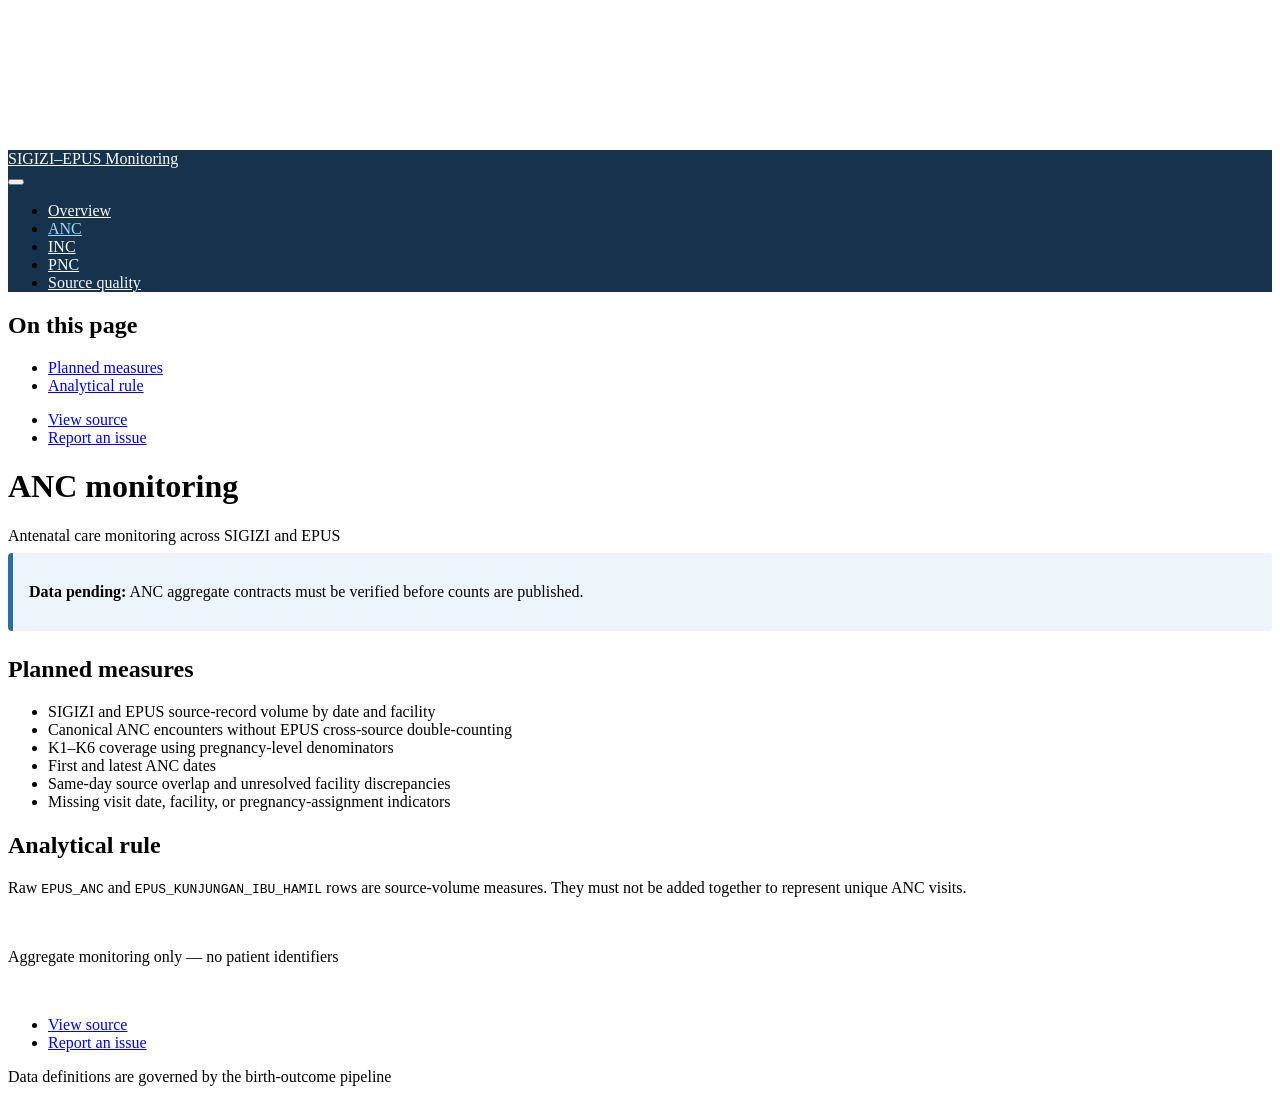
==== anc.html @ 863f7309 "Built site for gh-pages" ====
<!DOCTYPE html>
<html xmlns="http://www.w3.org/1999/xhtml" lang="en" xml:lang="en"><head>

<meta charset="utf-8">
<meta name="generator" content="quarto-1.7.32">

<meta name="viewport" content="width=device-width, initial-scale=1.0, user-scalable=yes">

<meta name="description" content="Antenatal care monitoring across SIGIZI and EPUS">

<title>ANC monitoring – SIGIZI–EPUS Monitoring</title>
<style>
code{white-space: pre-wrap;}
span.smallcaps{font-variant: small-caps;}
div.columns{display: flex; gap: min(4vw, 1.5em);}
div.column{flex: auto; overflow-x: auto;}
div.hanging-indent{margin-left: 1.5em; text-indent: -1.5em;}
ul.task-list{list-style: none;}
ul.task-list li input[type="checkbox"] {
  width: 0.8em;
  margin: 0 0.8em 0.2em -1em; /* quarto-specific, see https://github.com/quarto-dev/quarto-cli/issues/4556 */ 
  vertical-align: middle;
}
</style>


<script src="site_libs/quarto-nav/quarto-nav.js"></script>
<script src="site_libs/quarto-nav/headroom.min.js"></script>
<script src="site_libs/clipboard/clipboard.min.js"></script>
<script src="site_libs/quarto-search/autocomplete.umd.js"></script>
<script src="site_libs/quarto-search/fuse.min.js"></script>
<script src="site_libs/quarto-search/quarto-search.js"></script>
<meta name="quarto:offset" content="./">
<script src="site_libs/quarto-html/quarto.js" type="module"></script>
<script src="site_libs/quarto-html/tabsets/tabsets.js" type="module"></script>
<script src="site_libs/quarto-html/popper.min.js"></script>
<script src="site_libs/quarto-html/tippy.umd.min.js"></script>
<script src="site_libs/quarto-html/anchor.min.js"></script>
<link href="site_libs/quarto-html/tippy.css" rel="stylesheet">
<link href="site_libs/quarto-html/quarto-syntax-highlighting-37eea08aefeeee20ff55810ff984fec1.css" rel="stylesheet" id="quarto-text-highlighting-styles">
<script src="site_libs/bootstrap/bootstrap.min.js"></script>
<link href="site_libs/bootstrap/bootstrap-icons.css" rel="stylesheet">
<link href="site_libs/bootstrap/bootstrap-dfb324f25d9b1687192fa8be62ac8f9c.min.css" rel="stylesheet" append-hash="true" id="quarto-bootstrap" data-mode="light">
<script id="quarto-search-options" type="application/json">{
  "location": "navbar",
  "copy-button": false,
  "collapse-after": 3,
  "panel-placement": "end",
  "type": "overlay",
  "limit": 50,
  "keyboard-shortcut": [
    "f",
    "/",
    "s"
  ],
  "show-item-context": false,
  "language": {
    "search-no-results-text": "No results",
    "search-matching-documents-text": "matching documents",
    "search-copy-link-title": "Copy link to search",
    "search-hide-matches-text": "Hide additional matches",
    "search-more-match-text": "more match in this document",
    "search-more-matches-text": "more matches in this document",
    "search-clear-button-title": "Clear",
    "search-text-placeholder": "",
    "search-detached-cancel-button-title": "Cancel",
    "search-submit-button-title": "Submit",
    "search-label": "Search"
  }
}</script>


<link rel="stylesheet" href="styles.css">
</head>

<body class="nav-fixed quarto-light">

<div id="quarto-search-results"></div>
  <header id="quarto-header" class="headroom fixed-top">
    <nav class="navbar navbar-expand-lg " data-bs-theme="dark">
      <div class="navbar-container container-fluid">
      <div class="navbar-brand-container mx-auto">
    <a class="navbar-brand" href="./index.html">
    <span class="navbar-title">SIGIZI–EPUS Monitoring</span>
    </a>
  </div>
            <div id="quarto-search" class="" title="Search"></div>
          <button class="navbar-toggler" type="button" data-bs-toggle="collapse" data-bs-target="#navbarCollapse" aria-controls="navbarCollapse" role="menu" aria-expanded="false" aria-label="Toggle navigation" onclick="if (window.quartoToggleHeadroom) { window.quartoToggleHeadroom(); }">
  <span class="navbar-toggler-icon"></span>
</button>
          <div class="collapse navbar-collapse" id="navbarCollapse">
            <ul class="navbar-nav navbar-nav-scroll me-auto">
  <li class="nav-item">
    <a class="nav-link" href="./index.html"> 
<span class="menu-text">Overview</span></a>
  </li>  
  <li class="nav-item">
    <a class="nav-link active" href="./anc.html" aria-current="page"> 
<span class="menu-text">ANC</span></a>
  </li>  
  <li class="nav-item">
    <a class="nav-link" href="./inc.html"> 
<span class="menu-text">INC</span></a>
  </li>  
  <li class="nav-item">
    <a class="nav-link" href="./pnc.html"> 
<span class="menu-text">PNC</span></a>
  </li>  
  <li class="nav-item">
    <a class="nav-link" href="./source-quality.html"> 
<span class="menu-text">Source quality</span></a>
  </li>  
</ul>
          </div> <!-- /navcollapse -->
            <div class="quarto-navbar-tools">
</div>
      </div> <!-- /container-fluid -->
    </nav>
</header>
<!-- content -->
<div id="quarto-content" class="quarto-container page-columns page-rows-contents page-layout-article page-navbar">
<!-- sidebar -->
<!-- margin-sidebar -->
    <div id="quarto-margin-sidebar" class="sidebar margin-sidebar">
        <nav id="TOC" role="doc-toc" class="toc-active">
    <h2 id="toc-title">On this page</h2>
   
  <ul>
  <li><a href="#planned-measures" id="toc-planned-measures" class="nav-link active" data-scroll-target="#planned-measures">Planned measures</a></li>
  <li><a href="#analytical-rule" id="toc-analytical-rule" class="nav-link" data-scroll-target="#analytical-rule">Analytical rule</a></li>
  </ul>
<div class="toc-actions"><ul><li><a href="https://github.com/oucru-id/sigizi-epus-monitoring/blob/main/anc.qmd" class="toc-action"><i class="bi bi-github"></i>View source</a></li><li><a href="https://github.com/oucru-id/sigizi-epus-monitoring/issues/new" class="toc-action"><i class="bi empty"></i>Report an issue</a></li></ul></div></nav>
    </div>
<!-- main -->
<main class="content" id="quarto-document-content">

<header id="title-block-header" class="quarto-title-block default">
<div class="quarto-title">
<h1 class="title">ANC monitoring</h1>
</div>

<div>
  <div class="description">
    Antenatal care monitoring across SIGIZI and EPUS
  </div>
</div>


<div class="quarto-title-meta">

    
  
    
  </div>
  


</header>


<div class="status-banner">
<p><strong>Data pending:</strong> ANC aggregate contracts must be verified before counts are published.</p>
</div>
<section id="planned-measures" class="level2">
<h2 class="anchored" data-anchor-id="planned-measures">Planned measures</h2>
<ul>
<li>SIGIZI and EPUS source-record volume by date and facility</li>
<li>Canonical ANC encounters without EPUS cross-source double-counting</li>
<li>K1–K6 coverage using pregnancy-level denominators</li>
<li>First and latest ANC dates</li>
<li>Same-day source overlap and unresolved facility discrepancies</li>
<li>Missing visit date, facility, or pregnancy-assignment indicators</li>
</ul>
</section>
<section id="analytical-rule" class="level2">
<h2 class="anchored" data-anchor-id="analytical-rule">Analytical rule</h2>
<p>Raw <code>EPUS_ANC</code> and <code>EPUS_KUNJUNGAN_IBU_HAMIL</code> rows are source-volume measures. They must not be added together to represent unique ANC visits.</p>


</section>

</main> <!-- /main -->
<script id="quarto-html-after-body" type="application/javascript">
  window.document.addEventListener("DOMContentLoaded", function (event) {
    const icon = "";
    const anchorJS = new window.AnchorJS();
    anchorJS.options = {
      placement: 'right',
      icon: icon
    };
    anchorJS.add('.anchored');
    const isCodeAnnotation = (el) => {
      for (const clz of el.classList) {
        if (clz.startsWith('code-annotation-')) {                     
          return true;
        }
      }
      return false;
    }
    const onCopySuccess = function(e) {
      // button target
      const button = e.trigger;
      // don't keep focus
      button.blur();
      // flash "checked"
      button.classList.add('code-copy-button-checked');
      var currentTitle = button.getAttribute("title");
      button.setAttribute("title", "Copied!");
      let tooltip;
      if (window.bootstrap) {
        button.setAttribute("data-bs-toggle", "tooltip");
        button.setAttribute("data-bs-placement", "left");
        button.setAttribute("data-bs-title", "Copied!");
        tooltip = new bootstrap.Tooltip(button, 
          { trigger: "manual", 
            customClass: "code-copy-button-tooltip",
            offset: [0, -8]});
        tooltip.show();    
      }
      setTimeout(function() {
        if (tooltip) {
          tooltip.hide();
          button.removeAttribute("data-bs-title");
          button.removeAttribute("data-bs-toggle");
          button.removeAttribute("data-bs-placement");
        }
        button.setAttribute("title", currentTitle);
        button.classList.remove('code-copy-button-checked');
      }, 1000);
      // clear code selection
      e.clearSelection();
    }
    const getTextToCopy = function(trigger) {
        const codeEl = trigger.previousElementSibling.cloneNode(true);
        for (const childEl of codeEl.children) {
          if (isCodeAnnotation(childEl)) {
            childEl.remove();
          }
        }
        return codeEl.innerText;
    }
    const clipboard = new window.ClipboardJS('.code-copy-button:not([data-in-quarto-modal])', {
      text: getTextToCopy
    });
    clipboard.on('success', onCopySuccess);
    if (window.document.getElementById('quarto-embedded-source-code-modal')) {
      const clipboardModal = new window.ClipboardJS('.code-copy-button[data-in-quarto-modal]', {
        text: getTextToCopy,
        container: window.document.getElementById('quarto-embedded-source-code-modal')
      });
      clipboardModal.on('success', onCopySuccess);
    }
      var localhostRegex = new RegExp(/^(?:http|https):\/\/localhost\:?[0-9]*\//);
      var mailtoRegex = new RegExp(/^mailto:/);
        var filterRegex = new RegExp("https:\/\/oucru-id\.github\.io\/sigizi-epus-monitoring\/");
      var isInternal = (href) => {
          return filterRegex.test(href) || localhostRegex.test(href) || mailtoRegex.test(href);
      }
      // Inspect non-navigation links and adorn them if external
     var links = window.document.querySelectorAll('a[href]:not(.nav-link):not(.navbar-brand):not(.toc-action):not(.sidebar-link):not(.sidebar-item-toggle):not(.pagination-link):not(.no-external):not([aria-hidden]):not(.dropdown-item):not(.quarto-navigation-tool):not(.about-link)');
      for (var i=0; i<links.length; i++) {
        const link = links[i];
        if (!isInternal(link.href)) {
          // undo the damage that might have been done by quarto-nav.js in the case of
          // links that we want to consider external
          if (link.dataset.originalHref !== undefined) {
            link.href = link.dataset.originalHref;
          }
            // target, if specified
            link.setAttribute("target", "_blank");
            if (link.getAttribute("rel") === null) {
              link.setAttribute("rel", "noopener");
            }
        }
      }
    function tippyHover(el, contentFn, onTriggerFn, onUntriggerFn) {
      const config = {
        allowHTML: true,
        maxWidth: 500,
        delay: 100,
        arrow: false,
        appendTo: function(el) {
            return el.parentElement;
        },
        interactive: true,
        interactiveBorder: 10,
        theme: 'quarto',
        placement: 'bottom-start',
      };
      if (contentFn) {
        config.content = contentFn;
      }
      if (onTriggerFn) {
        config.onTrigger = onTriggerFn;
      }
      if (onUntriggerFn) {
        config.onUntrigger = onUntriggerFn;
      }
      window.tippy(el, config); 
    }
    const noterefs = window.document.querySelectorAll('a[role="doc-noteref"]');
    for (var i=0; i<noterefs.length; i++) {
      const ref = noterefs[i];
      tippyHover(ref, function() {
        // use id or data attribute instead here
        let href = ref.getAttribute('data-footnote-href') || ref.getAttribute('href');
        try { href = new URL(href).hash; } catch {}
        const id = href.replace(/^#\/?/, "");
        const note = window.document.getElementById(id);
        if (note) {
          return note.innerHTML;
        } else {
          return "";
        }
      });
    }
    const xrefs = window.document.querySelectorAll('a.quarto-xref');
    const processXRef = (id, note) => {
      // Strip column container classes
      const stripColumnClz = (el) => {
        el.classList.remove("page-full", "page-columns");
        if (el.children) {
          for (const child of el.children) {
            stripColumnClz(child);
          }
        }
      }
      stripColumnClz(note)
      if (id === null || id.startsWith('sec-')) {
        // Special case sections, only their first couple elements
        const container = document.createElement("div");
        if (note.children && note.children.length > 2) {
          container.appendChild(note.children[0].cloneNode(true));
          for (let i = 1; i < note.children.length; i++) {
            const child = note.children[i];
            if (child.tagName === "P" && child.innerText === "") {
              continue;
            } else {
              container.appendChild(child.cloneNode(true));
              break;
            }
          }
          if (window.Quarto?.typesetMath) {
            window.Quarto.typesetMath(container);
          }
          return container.innerHTML
        } else {
          if (window.Quarto?.typesetMath) {
            window.Quarto.typesetMath(note);
          }
          return note.innerHTML;
        }
      } else {
        // Remove any anchor links if they are present
        const anchorLink = note.querySelector('a.anchorjs-link');
        if (anchorLink) {
          anchorLink.remove();
        }
        if (window.Quarto?.typesetMath) {
          window.Quarto.typesetMath(note);
        }
        if (note.classList.contains("callout")) {
          return note.outerHTML;
        } else {
          return note.innerHTML;
        }
      }
    }
    for (var i=0; i<xrefs.length; i++) {
      const xref = xrefs[i];
      tippyHover(xref, undefined, function(instance) {
        instance.disable();
        let url = xref.getAttribute('href');
        let hash = undefined; 
        if (url.startsWith('#')) {
          hash = url;
        } else {
          try { hash = new URL(url).hash; } catch {}
        }
        if (hash) {
          const id = hash.replace(/^#\/?/, "");
          const note = window.document.getElementById(id);
          if (note !== null) {
            try {
              const html = processXRef(id, note.cloneNode(true));
              instance.setContent(html);
            } finally {
              instance.enable();
              instance.show();
            }
          } else {
            // See if we can fetch this
            fetch(url.split('#')[0])
            .then(res => res.text())
            .then(html => {
              const parser = new DOMParser();
              const htmlDoc = parser.parseFromString(html, "text/html");
              const note = htmlDoc.getElementById(id);
              if (note !== null) {
                const html = processXRef(id, note);
                instance.setContent(html);
              } 
            }).finally(() => {
              instance.enable();
              instance.show();
            });
          }
        } else {
          // See if we can fetch a full url (with no hash to target)
          // This is a special case and we should probably do some content thinning / targeting
          fetch(url)
          .then(res => res.text())
          .then(html => {
            const parser = new DOMParser();
            const htmlDoc = parser.parseFromString(html, "text/html");
            const note = htmlDoc.querySelector('main.content');
            if (note !== null) {
              // This should only happen for chapter cross references
              // (since there is no id in the URL)
              // remove the first header
              if (note.children.length > 0 && note.children[0].tagName === "HEADER") {
                note.children[0].remove();
              }
              const html = processXRef(null, note);
              instance.setContent(html);
            } 
          }).finally(() => {
            instance.enable();
            instance.show();
          });
        }
      }, function(instance) {
      });
    }
        let selectedAnnoteEl;
        const selectorForAnnotation = ( cell, annotation) => {
          let cellAttr = 'data-code-cell="' + cell + '"';
          let lineAttr = 'data-code-annotation="' +  annotation + '"';
          const selector = 'span[' + cellAttr + '][' + lineAttr + ']';
          return selector;
        }
        const selectCodeLines = (annoteEl) => {
          const doc = window.document;
          const targetCell = annoteEl.getAttribute("data-target-cell");
          const targetAnnotation = annoteEl.getAttribute("data-target-annotation");
          const annoteSpan = window.document.querySelector(selectorForAnnotation(targetCell, targetAnnotation));
          const lines = annoteSpan.getAttribute("data-code-lines").split(",");
          const lineIds = lines.map((line) => {
            return targetCell + "-" + line;
          })
          let top = null;
          let height = null;
          let parent = null;
          if (lineIds.length > 0) {
              //compute the position of the single el (top and bottom and make a div)
              const el = window.document.getElementById(lineIds[0]);
              top = el.offsetTop;
              height = el.offsetHeight;
              parent = el.parentElement.parentElement;
            if (lineIds.length > 1) {
              const lastEl = window.document.getElementById(lineIds[lineIds.length - 1]);
              const bottom = lastEl.offsetTop + lastEl.offsetHeight;
              height = bottom - top;
            }
            if (top !== null && height !== null && parent !== null) {
              // cook up a div (if necessary) and position it 
              let div = window.document.getElementById("code-annotation-line-highlight");
              if (div === null) {
                div = window.document.createElement("div");
                div.setAttribute("id", "code-annotation-line-highlight");
                div.style.position = 'absolute';
                parent.appendChild(div);
              }
              div.style.top = top - 2 + "px";
              div.style.height = height + 4 + "px";
              div.style.left = 0;
              let gutterDiv = window.document.getElementById("code-annotation-line-highlight-gutter");
              if (gutterDiv === null) {
                gutterDiv = window.document.createElement("div");
                gutterDiv.setAttribute("id", "code-annotation-line-highlight-gutter");
                gutterDiv.style.position = 'absolute';
                const codeCell = window.document.getElementById(targetCell);
                const gutter = codeCell.querySelector('.code-annotation-gutter');
                gutter.appendChild(gutterDiv);
              }
              gutterDiv.style.top = top - 2 + "px";
              gutterDiv.style.height = height + 4 + "px";
            }
            selectedAnnoteEl = annoteEl;
          }
        };
        const unselectCodeLines = () => {
          const elementsIds = ["code-annotation-line-highlight", "code-annotation-line-highlight-gutter"];
          elementsIds.forEach((elId) => {
            const div = window.document.getElementById(elId);
            if (div) {
              div.remove();
            }
          });
          selectedAnnoteEl = undefined;
        };
          // Handle positioning of the toggle
      window.addEventListener(
        "resize",
        throttle(() => {
          elRect = undefined;
          if (selectedAnnoteEl) {
            selectCodeLines(selectedAnnoteEl);
          }
        }, 10)
      );
      function throttle(fn, ms) {
      let throttle = false;
      let timer;
        return (...args) => {
          if(!throttle) { // first call gets through
              fn.apply(this, args);
              throttle = true;
          } else { // all the others get throttled
              if(timer) clearTimeout(timer); // cancel #2
              timer = setTimeout(() => {
                fn.apply(this, args);
                timer = throttle = false;
              }, ms);
          }
        };
      }
        // Attach click handler to the DT
        const annoteDls = window.document.querySelectorAll('dt[data-target-cell]');
        for (const annoteDlNode of annoteDls) {
          annoteDlNode.addEventListener('click', (event) => {
            const clickedEl = event.target;
            if (clickedEl !== selectedAnnoteEl) {
              unselectCodeLines();
              const activeEl = window.document.querySelector('dt[data-target-cell].code-annotation-active');
              if (activeEl) {
                activeEl.classList.remove('code-annotation-active');
              }
              selectCodeLines(clickedEl);
              clickedEl.classList.add('code-annotation-active');
            } else {
              // Unselect the line
              unselectCodeLines();
              clickedEl.classList.remove('code-annotation-active');
            }
          });
        }
    const findCites = (el) => {
      const parentEl = el.parentElement;
      if (parentEl) {
        const cites = parentEl.dataset.cites;
        if (cites) {
          return {
            el,
            cites: cites.split(' ')
          };
        } else {
          return findCites(el.parentElement)
        }
      } else {
        return undefined;
      }
    };
    var bibliorefs = window.document.querySelectorAll('a[role="doc-biblioref"]');
    for (var i=0; i<bibliorefs.length; i++) {
      const ref = bibliorefs[i];
      const citeInfo = findCites(ref);
      if (citeInfo) {
        tippyHover(citeInfo.el, function() {
          var popup = window.document.createElement('div');
          citeInfo.cites.forEach(function(cite) {
            var citeDiv = window.document.createElement('div');
            citeDiv.classList.add('hanging-indent');
            citeDiv.classList.add('csl-entry');
            var biblioDiv = window.document.getElementById('ref-' + cite);
            if (biblioDiv) {
              citeDiv.innerHTML = biblioDiv.innerHTML;
            }
            popup.appendChild(citeDiv);
          });
          return popup.innerHTML;
        });
      }
    }
  });
  </script>
</div> <!-- /content -->
<footer class="footer">
  <div class="nav-footer">
    <div class="nav-footer-left">
<p>Aggregate monitoring only — no patient identifiers</p>
</div>   
    <div class="nav-footer-center">
      &nbsp;
    <div class="toc-actions d-sm-block d-md-none"><ul><li><a href="https://github.com/oucru-id/sigizi-epus-monitoring/blob/main/anc.qmd" class="toc-action"><i class="bi bi-github"></i>View source</a></li><li><a href="https://github.com/oucru-id/sigizi-epus-monitoring/issues/new" class="toc-action"><i class="bi empty"></i>Report an issue</a></li></ul></div></div>
    <div class="nav-footer-right">
<p>Data definitions are governed by the birth-outcome pipeline</p>
</div>
  </div>
</footer>




</body></html>
---- site_libs/quarto-html/tippy.css ----
.tippy-box[data-animation=fade][data-state=hidden]{opacity:0}[data-tippy-root]{max-width:calc(100vw - 10px)}.tippy-box{position:relative;background-color:#333;color:#fff;border-radius:4px;font-size:14px;line-height:1.4;white-space:normal;outline:0;transition-property:transform,visibility,opacity}.tippy-box[data-placement^=top]>.tippy-arrow{bottom:0}.tippy-box[data-placement^=top]>.tippy-arrow:before{bottom:-7px;left:0;border-width:8px 8px 0;border-top-color:initial;transform-origin:center top}.tippy-box[data-placement^=bottom]>.tippy-arrow{top:0}.tippy-box[data-placement^=bottom]>.tippy-arrow:before{top:-7px;left:0;border-width:0 8px 8px;border-bottom-color:initial;transform-origin:center bottom}.tippy-box[data-placement^=left]>.tippy-arrow{right:0}.tippy-box[data-placement^=left]>.tippy-arrow:before{border-width:8px 0 8px 8px;border-left-color:initial;right:-7px;transform-origin:center left}.tippy-box[data-placement^=right]>.tippy-arrow{left:0}.tippy-box[data-placement^=right]>.tippy-arrow:before{left:-7px;border-width:8px 8px 8px 0;border-right-color:initial;transform-origin:center right}.tippy-box[data-inertia][data-state=visible]{transition-timing-function:cubic-bezier(.54,1.5,.38,1.11)}.tippy-arrow{width:16px;height:16px;color:#333}.tippy-arrow:before{content:"";position:absolute;border-color:transparent;border-style:solid}.tippy-content{position:relative;padding:5px 9px;z-index:1}
---- site_libs/quarto-html/quarto-syntax-highlighting-37eea08aefeeee20ff55810ff984fec1.css ----
/* quarto syntax highlight colors */
:root {
  --quarto-hl-ot-color: #003B4F;
  --quarto-hl-at-color: #657422;
  --quarto-hl-ss-color: #20794D;
  --quarto-hl-an-color: #5E5E5E;
  --quarto-hl-fu-color: #4758AB;
  --quarto-hl-st-color: #20794D;
  --quarto-hl-cf-color: #003B4F;
  --quarto-hl-op-color: #5E5E5E;
  --quarto-hl-er-color: #AD0000;
  --quarto-hl-bn-color: #AD0000;
  --quarto-hl-al-color: #AD0000;
  --quarto-hl-va-color: #111111;
  --quarto-hl-bu-color: inherit;
  --quarto-hl-ex-color: inherit;
  --quarto-hl-pp-color: #AD0000;
  --quarto-hl-in-color: #5E5E5E;
  --quarto-hl-vs-color: #20794D;
  --quarto-hl-wa-color: #5E5E5E;
  --quarto-hl-do-color: #5E5E5E;
  --quarto-hl-im-color: #00769E;
  --quarto-hl-ch-color: #20794D;
  --quarto-hl-dt-color: #AD0000;
  --quarto-hl-fl-color: #AD0000;
  --quarto-hl-co-color: #5E5E5E;
  --quarto-hl-cv-color: #5E5E5E;
  --quarto-hl-cn-color: #8f5902;
  --quarto-hl-sc-color: #5E5E5E;
  --quarto-hl-dv-color: #AD0000;
  --quarto-hl-kw-color: #003B4F;
}

/* other quarto variables */
:root {
  --quarto-font-monospace: SFMono-Regular, Menlo, Monaco, Consolas, "Liberation Mono", "Courier New", monospace;
}

/* syntax highlight based on Pandoc's rules */
pre > code.sourceCode > span {
  color: #003B4F;
}

code.sourceCode > span {
  color: #003B4F;
}

div.sourceCode,
div.sourceCode pre.sourceCode {
  color: #003B4F;
}

/* Normal */
code span {
  color: #003B4F;
}

/* Alert */
code span.al {
  color: #AD0000;
  font-style: inherit;
}

/* Annotation */
code span.an {
  color: #5E5E5E;
  font-style: inherit;
}

/* Attribute */
code span.at {
  color: #657422;
  font-style: inherit;
}

/* BaseN */
code span.bn {
  color: #AD0000;
  font-style: inherit;
}

/* BuiltIn */
code span.bu {
  font-style: inherit;
}

/* ControlFlow */
code span.cf {
  color: #003B4F;
  font-weight: bold;
  font-style: inherit;
}

/* Char */
code span.ch {
  color: #20794D;
  font-style: inherit;
}

/* Constant */
code span.cn {
  color: #8f5902;
  font-style: inherit;
}

/* Comment */
code span.co {
  color: #5E5E5E;
  font-style: inherit;
}

/* CommentVar */
code span.cv {
  color: #5E5E5E;
  font-style: italic;
}

/* Documentation */
code span.do {
  color: #5E5E5E;
  font-style: italic;
}

/* DataType */
code span.dt {
  color: #AD0000;
  font-style: inherit;
}

/* DecVal */
code span.dv {
  color: #AD0000;
  font-style: inherit;
}

/* Error */
code span.er {
  color: #AD0000;
  font-style: inherit;
}

/* Extension */
code span.ex {
  font-style: inherit;
}

/* Float */
code span.fl {
  color: #AD0000;
  font-style: inherit;
}

/* Function */
code span.fu {
  color: #4758AB;
  font-style: inherit;
}

/* Import */
code span.im {
  color: #00769E;
  font-style: inherit;
}

/* Information */
code span.in {
  color: #5E5E5E;
  font-style: inherit;
}

/* Keyword */
code span.kw {
  color: #003B4F;
  font-weight: bold;
  font-style: inherit;
}

/* Operator */
code span.op {
  color: #5E5E5E;
  font-style: inherit;
}

/* Other */
code span.ot {
  color: #003B4F;
  font-style: inherit;
}

/* Preprocessor */
code span.pp {
  color: #AD0000;
  font-style: inherit;
}

/* SpecialChar */
code span.sc {
  color: #5E5E5E;
  font-style: inherit;
}

/* SpecialString */
code span.ss {
  color: #20794D;
  font-style: inherit;
}

/* String */
code span.st {
  color: #20794D;
  font-style: inherit;
}

/* Variable */
code span.va {
  color: #111111;
  font-style: inherit;
}

/* VerbatimString */
code span.vs {
  color: #20794D;
  font-style: inherit;
}

/* Warning */
code span.wa {
  color: #5E5E5E;
  font-style: italic;
}

.prevent-inlining {
  content: "</";
}

/*# sourceMappingURL=27d3d809615f7771493d095567f04340.css.map */
---- styles.css ----
:root {
  --monitor-navy: #17324d;
  --monitor-blue: #2b6f9f;
  --monitor-pale: #edf5fa;
  --monitor-border: #c9d9e4;
}

.navbar {
  background-color: var(--monitor-navy);
}

.navbar .navbar-brand,
.navbar .navbar-nav .nav-link,
.navbar .quarto-navbar-tools .quarto-navigation-tool {
  color: #f7fbff;
}

.navbar .navbar-nav .nav-link.active,
.navbar .navbar-nav .nav-link:hover,
.navbar .navbar-brand:hover {
  color: #9dd8ff;
}

.status-banner {
  background: var(--monitor-pale);
  border-left: 0.35rem solid var(--monitor-blue);
  border-radius: 0.25rem;
  margin: 0.5rem 0 1.5rem;
  padding: 0.9rem 1rem;
}

.metric-grid {
  display: grid;
  gap: 1rem;
  grid-template-columns: repeat(3, minmax(0, 1fr));
  margin-bottom: 1.5rem;
  min-width: 0;
}

.metric-card {
  border: 1px solid var(--monitor-border);
  border-radius: 0.5rem;
  box-shadow: 0 0.15rem 0.4rem rgb(23 50 77 / 8%);
  min-width: 0;
  overflow-wrap: anywhere;
  padding: 1rem;
}

.metric-card h3 {
  color: var(--monitor-navy);
  margin-top: 0;
}

@media (max-width: 767.98px) {
  .metric-grid {
    grid-template-columns: minmax(0, 1fr);
  }

  .status-banner {
    overflow-wrap: anywhere;
  }
}
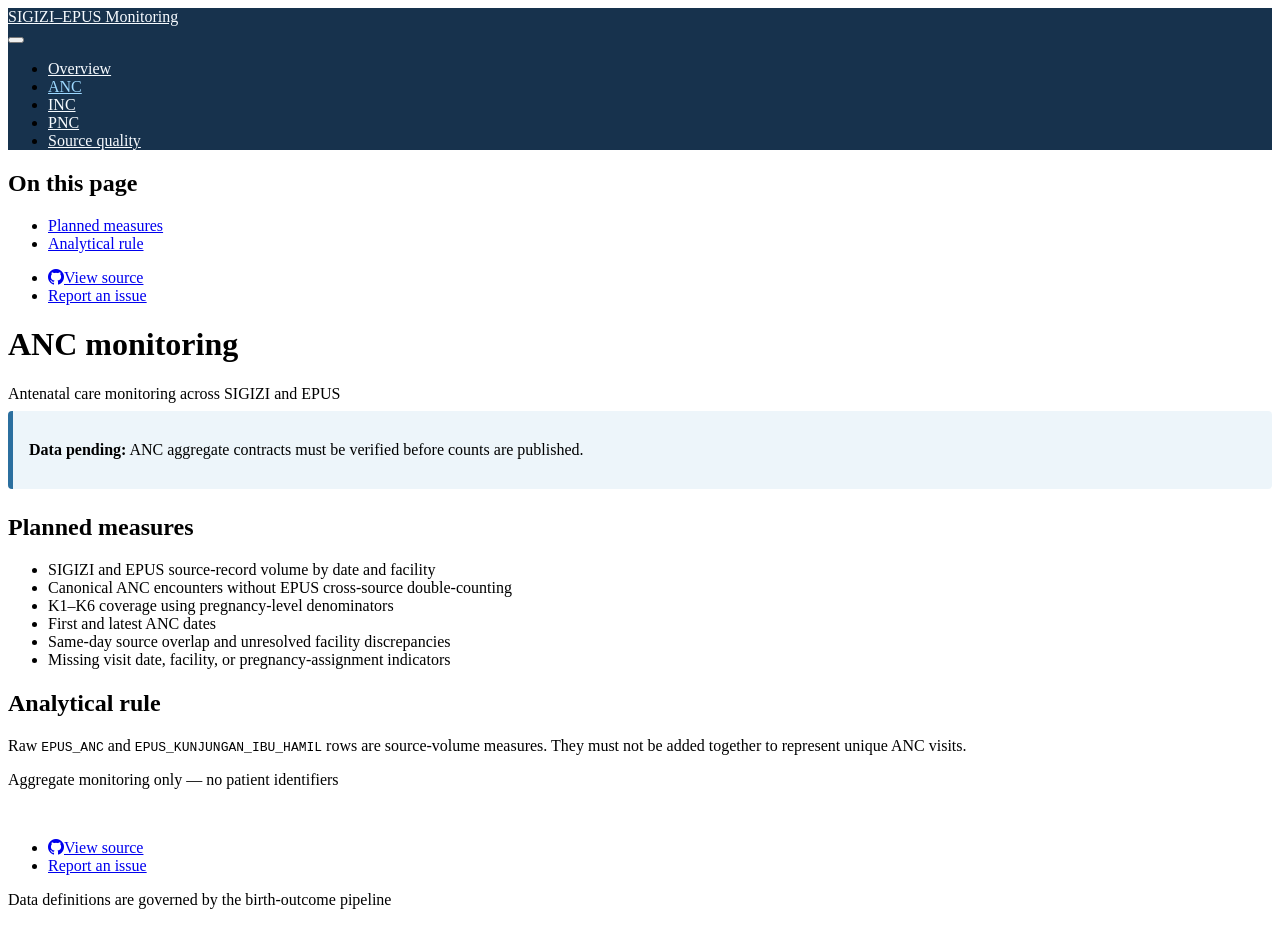
==== commit a02646f4: "Built site for gh-pages" ====
--- a/anc.html
+++ b/anc.html
@@ -2,7 +2,7 @@
 <html xmlns="http://www.w3.org/1999/xhtml" lang="en" xml:lang="en"><head>
 
 <meta charset="utf-8">
-<meta name="generator" content="quarto-1.7.32">
+<meta name="generator" content="quarto-1.10.18">
 
 <meta name="viewport" content="width=device-width, initial-scale=1.0, user-scalable=yes">
 
@@ -10,10 +10,16 @@
 
 <title>ANC monitoring – SIGIZI–EPUS Monitoring</title>
 <style>
-code{white-space: pre-wrap;}
+/* Default styles provided by pandoc.
+** See https://pandoc.org/MANUAL.html#variables-for-html for config info.
+*/
 span.smallcaps{font-variant: small-caps;}
-div.columns{display: flex; gap: min(4vw, 1.5em);}
-div.column{flex: auto; overflow-x: auto;}
+div.columns{display: flex; gap: 1.5em;}
+div.column{flex: auto;}
+@media screen {
+div.columns{gap: min(4vw, 1.5em);}
+div.column{overflow-x: auto;}
+}
 div.hanging-indent{margin-left: 1.5em; text-indent: -1.5em;}
 ul.task-list{list-style: none;}
 ul.task-list li input[type="checkbox"] {
@@ -37,10 +43,10 @@
 <script src="site_libs/quarto-html/tippy.umd.min.js"></script>
 <script src="site_libs/quarto-html/anchor.min.js"></script>
 <link href="site_libs/quarto-html/tippy.css" rel="stylesheet">
-<link href="site_libs/quarto-html/quarto-syntax-highlighting-37eea08aefeeee20ff55810ff984fec1.css" rel="stylesheet" id="quarto-text-highlighting-styles">
+<link href="site_libs/quarto-html/quarto-syntax-highlighting-64a204ab8560d761af7679ceaba22944.css" rel="stylesheet" id="quarto-text-highlighting-styles">
 <script src="site_libs/bootstrap/bootstrap.min.js"></script>
 <link href="site_libs/bootstrap/bootstrap-icons.css" rel="stylesheet">
-<link href="site_libs/bootstrap/bootstrap-dfb324f25d9b1687192fa8be62ac8f9c.min.css" rel="stylesheet" append-hash="true" id="quarto-bootstrap" data-mode="light">
+<link href="site_libs/bootstrap/bootstrap-3e9b1289f5f353c49b617ce48ad2bc38.min.css" rel="stylesheet" append-hash="true" id="quarto-bootstrap" data-mode="light">
 <script id="quarto-search-options" type="application/json">{
   "location": "navbar",
   "copy-button": false,
@@ -231,13 +237,14 @@
       e.clearSelection();
     }
     const getTextToCopy = function(trigger) {
-        const codeEl = trigger.previousElementSibling.cloneNode(true);
-        for (const childEl of codeEl.children) {
-          if (isCodeAnnotation(childEl)) {
-            childEl.remove();
-          }
-        }
-        return codeEl.innerText;
+      const outerScaffold = trigger.parentElement.cloneNode(true);
+      const codeEl = outerScaffold.querySelector('code');
+      for (const childEl of codeEl.children) {
+        if (isCodeAnnotation(childEl)) {
+          childEl.remove();
+        }
+      }
+      return codeEl.innerText;
     }
     const clipboard = new window.ClipboardJS('.code-copy-button:not([data-in-quarto-modal])', {
       text: getTextToCopy
--- a/site_libs/quarto-html/quarto-syntax-highlighting-64a204ab8560d761af7679ceaba22944.css
+++ b/site_libs/quarto-html/quarto-syntax-highlighting-64a204ab8560d761af7679ceaba22944.css
@@ -0,0 +1,236 @@
+/* quarto syntax highlight colors */
+:root {
+  --quarto-hl-ot-color: #003B4F;
+  --quarto-hl-at-color: #657422;
+  --quarto-hl-ss-color: #20794D;
+  --quarto-hl-an-color: #5E5E5E;
+  --quarto-hl-fu-color: #4758AB;
+  --quarto-hl-st-color: #20794D;
+  --quarto-hl-cf-color: #003B4F;
+  --quarto-hl-op-color: #5E5E5E;
+  --quarto-hl-er-color: #AD0000;
+  --quarto-hl-bn-color: #AD0000;
+  --quarto-hl-al-color: #AD0000;
+  --quarto-hl-va-color: #111111;
+  --quarto-hl-bu-color: inherit;
+  --quarto-hl-ex-color: inherit;
+  --quarto-hl-pp-color: #AD0000;
+  --quarto-hl-in-color: #5E5E5E;
+  --quarto-hl-vs-color: #20794D;
+  --quarto-hl-wa-color: #5E5E5E;
+  --quarto-hl-do-color: #5E5E5E;
+  --quarto-hl-im-color: #00769E;
+  --quarto-hl-ch-color: #20794D;
+  --quarto-hl-dt-color: #AD0000;
+  --quarto-hl-fl-color: #AD0000;
+  --quarto-hl-co-color: #5E5E5E;
+  --quarto-hl-cv-color: #5E5E5E;
+  --quarto-hl-cn-color: #8f5902;
+  --quarto-hl-sc-color: #5E5E5E;
+  --quarto-hl-dv-color: #AD0000;
+  --quarto-hl-kw-color: #003B4F;
+}
+
+/* other quarto variables */
+:root {
+  --quarto-font-monospace: SFMono-Regular, Menlo, Monaco, Consolas, "Liberation Mono", "Courier New", monospace;
+}
+
+/* syntax highlight based on Pandoc's rules */
+pre > code.sourceCode > span {
+  color: #003B4F;
+}
+
+code.sourceCode > span {
+  color: #003B4F;
+}
+
+div.sourceCode,
+div.sourceCode pre.sourceCode {
+  color: #003B4F;
+}
+
+/* Normal */
+code span {
+  color: #003B4F;
+}
+
+/* Alert */
+code span.al {
+  color: #AD0000;
+  font-style: inherit;
+}
+
+/* Annotation */
+code span.an {
+  color: #5E5E5E;
+  font-style: inherit;
+}
+
+/* Attribute */
+code span.at {
+  color: #657422;
+  font-style: inherit;
+}
+
+/* BaseN */
+code span.bn {
+  color: #AD0000;
+  font-style: inherit;
+}
+
+/* BuiltIn */
+code span.bu {
+  font-style: inherit;
+}
+
+/* ControlFlow */
+code span.cf {
+  color: #003B4F;
+  font-weight: bold;
+  font-style: inherit;
+}
+
+/* Char */
+code span.ch {
+  color: #20794D;
+  font-style: inherit;
+}
+
+/* Constant */
+code span.cn {
+  color: #8f5902;
+  font-style: inherit;
+}
+
+/* Comment */
+code span.co {
+  color: #5E5E5E;
+  font-style: inherit;
+}
+
+/* CommentVar */
+code span.cv {
+  color: #5E5E5E;
+  font-style: italic;
+}
+
+/* Documentation */
+code span.do {
+  color: #5E5E5E;
+  font-style: italic;
+}
+
+/* DataType */
+code span.dt {
+  color: #AD0000;
+  font-style: inherit;
+}
+
+/* DecVal */
+code span.dv {
+  color: #AD0000;
+  font-style: inherit;
+}
+
+/* Error */
+code span.er {
+  color: #AD0000;
+  font-style: inherit;
+}
+
+/* Extension */
+code span.ex {
+  font-style: inherit;
+}
+
+/* Float */
+code span.fl {
+  color: #AD0000;
+  font-style: inherit;
+}
+
+/* Function */
+code span.fu {
+  color: #4758AB;
+  font-style: inherit;
+}
+
+/* Import */
+code span.im {
+  color: #00769E;
+  font-style: inherit;
+}
+
+/* Information */
+code span.in {
+  color: #5E5E5E;
+  font-style: inherit;
+}
+
+/* Keyword */
+code span.kw {
+  color: #003B4F;
+  font-weight: bold;
+  font-style: inherit;
+}
+
+/* Operator */
+code span.op {
+  color: #5E5E5E;
+  font-style: inherit;
+}
+
+/* Other */
+code span.ot {
+  color: #003B4F;
+  font-style: inherit;
+}
+
+/* Preprocessor */
+code span.pp {
+  color: #AD0000;
+  font-style: inherit;
+}
+
+/* SpecialChar */
+code span.sc {
+  color: #5E5E5E;
+  font-style: inherit;
+}
+
+/* SpecialString */
+code span.ss {
+  color: #20794D;
+  font-style: inherit;
+}
+
+/* String */
+code span.st {
+  color: #20794D;
+  font-style: inherit;
+}
+
+/* Variable */
+code span.va {
+  color: #111111;
+  font-style: inherit;
+}
+
+/* VerbatimString */
+code span.vs {
+  color: #20794D;
+  font-style: inherit;
+}
+
+/* Warning */
+code span.wa {
+  color: #5E5E5E;
+  font-style: italic;
+}
+
+.prevent-inlining {
+  content: "</";
+}
+
+/*# sourceMappingURL=9d8d5bb603a83b8298b89080a598c93b.css.map */
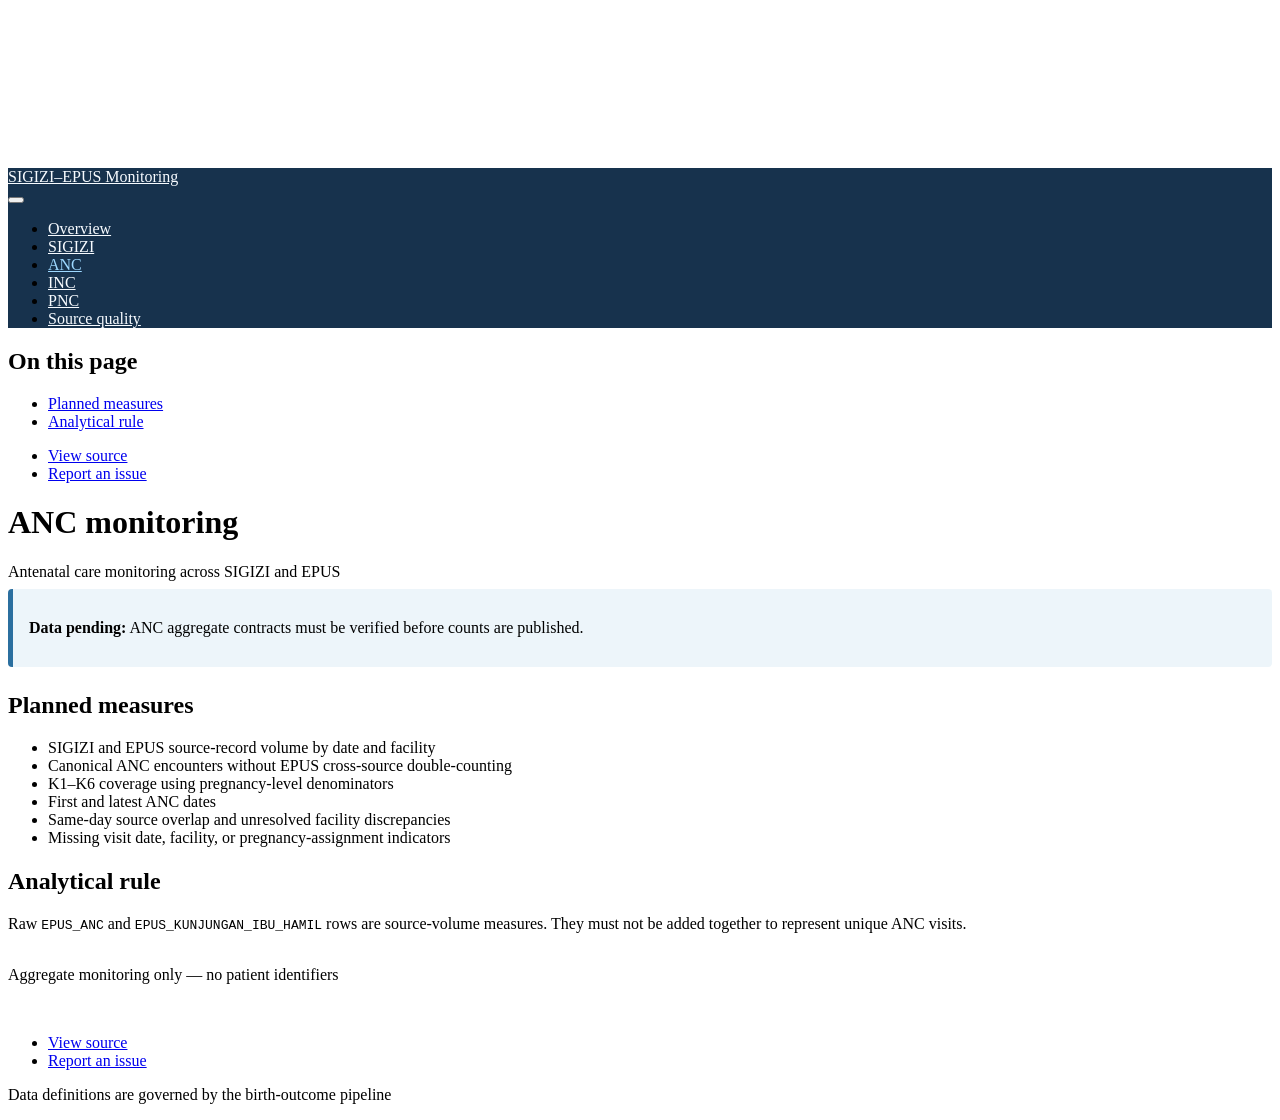
==== commit 9749c122: "Built site for gh-pages" ====
--- a/anc.html
+++ b/anc.html
@@ -2,7 +2,7 @@
 <html xmlns="http://www.w3.org/1999/xhtml" lang="en" xml:lang="en"><head>
 
 <meta charset="utf-8">
-<meta name="generator" content="quarto-1.10.18">
+<meta name="generator" content="quarto-1.7.32">
 
 <meta name="viewport" content="width=device-width, initial-scale=1.0, user-scalable=yes">
 
@@ -10,16 +10,10 @@
 
 <title>ANC monitoring – SIGIZI–EPUS Monitoring</title>
 <style>
-/* Default styles provided by pandoc.
-** See https://pandoc.org/MANUAL.html#variables-for-html for config info.
-*/
+code{white-space: pre-wrap;}
 span.smallcaps{font-variant: small-caps;}
-div.columns{display: flex; gap: 1.5em;}
-div.column{flex: auto;}
-@media screen {
-div.columns{gap: min(4vw, 1.5em);}
-div.column{overflow-x: auto;}
-}
+div.columns{display: flex; gap: min(4vw, 1.5em);}
+div.column{flex: auto; overflow-x: auto;}
 div.hanging-indent{margin-left: 1.5em; text-indent: -1.5em;}
 ul.task-list{list-style: none;}
 ul.task-list li input[type="checkbox"] {
@@ -43,10 +37,10 @@
 <script src="site_libs/quarto-html/tippy.umd.min.js"></script>
 <script src="site_libs/quarto-html/anchor.min.js"></script>
 <link href="site_libs/quarto-html/tippy.css" rel="stylesheet">
-<link href="site_libs/quarto-html/quarto-syntax-highlighting-64a204ab8560d761af7679ceaba22944.css" rel="stylesheet" id="quarto-text-highlighting-styles">
+<link href="site_libs/quarto-html/quarto-syntax-highlighting-37eea08aefeeee20ff55810ff984fec1.css" rel="stylesheet" id="quarto-text-highlighting-styles">
 <script src="site_libs/bootstrap/bootstrap.min.js"></script>
 <link href="site_libs/bootstrap/bootstrap-icons.css" rel="stylesheet">
-<link href="site_libs/bootstrap/bootstrap-3e9b1289f5f353c49b617ce48ad2bc38.min.css" rel="stylesheet" append-hash="true" id="quarto-bootstrap" data-mode="light">
+<link href="site_libs/bootstrap/bootstrap-dfb324f25d9b1687192fa8be62ac8f9c.min.css" rel="stylesheet" append-hash="true" id="quarto-bootstrap" data-mode="light">
 <script id="quarto-search-options" type="application/json">{
   "location": "navbar",
   "copy-button": false,
@@ -99,6 +93,10 @@
   <li class="nav-item">
     <a class="nav-link" href="./index.html"> 
 <span class="menu-text">Overview</span></a>
+  </li>  
+  <li class="nav-item">
+    <a class="nav-link" href="./sigizi.html"> 
+<span class="menu-text">SIGIZI</span></a>
   </li>  
   <li class="nav-item">
     <a class="nav-link active" href="./anc.html" aria-current="page"> 
@@ -237,14 +235,13 @@
       e.clearSelection();
     }
     const getTextToCopy = function(trigger) {
-      const outerScaffold = trigger.parentElement.cloneNode(true);
-      const codeEl = outerScaffold.querySelector('code');
-      for (const childEl of codeEl.children) {
-        if (isCodeAnnotation(childEl)) {
-          childEl.remove();
-        }
-      }
-      return codeEl.innerText;
+        const codeEl = trigger.previousElementSibling.cloneNode(true);
+        for (const childEl of codeEl.children) {
+          if (isCodeAnnotation(childEl)) {
+            childEl.remove();
+          }
+        }
+        return codeEl.innerText;
     }
     const clipboard = new window.ClipboardJS('.code-copy-button:not([data-in-quarto-modal])', {
       text: getTextToCopy
--- a/site_libs/quarto-html/quarto-syntax-highlighting-37eea08aefeeee20ff55810ff984fec1.css
+++ b/site_libs/quarto-html/quarto-syntax-highlighting-37eea08aefeeee20ff55810ff984fec1.css
@@ -0,0 +1,236 @@
+/* quarto syntax highlight colors */
+:root {
+  --quarto-hl-ot-color: #003B4F;
+  --quarto-hl-at-color: #657422;
+  --quarto-hl-ss-color: #20794D;
+  --quarto-hl-an-color: #5E5E5E;
+  --quarto-hl-fu-color: #4758AB;
+  --quarto-hl-st-color: #20794D;
+  --quarto-hl-cf-color: #003B4F;
+  --quarto-hl-op-color: #5E5E5E;
+  --quarto-hl-er-color: #AD0000;
+  --quarto-hl-bn-color: #AD0000;
+  --quarto-hl-al-color: #AD0000;
+  --quarto-hl-va-color: #111111;
+  --quarto-hl-bu-color: inherit;
+  --quarto-hl-ex-color: inherit;
+  --quarto-hl-pp-color: #AD0000;
+  --quarto-hl-in-color: #5E5E5E;
+  --quarto-hl-vs-color: #20794D;
+  --quarto-hl-wa-color: #5E5E5E;
+  --quarto-hl-do-color: #5E5E5E;
+  --quarto-hl-im-color: #00769E;
+  --quarto-hl-ch-color: #20794D;
+  --quarto-hl-dt-color: #AD0000;
+  --quarto-hl-fl-color: #AD0000;
+  --quarto-hl-co-color: #5E5E5E;
+  --quarto-hl-cv-color: #5E5E5E;
+  --quarto-hl-cn-color: #8f5902;
+  --quarto-hl-sc-color: #5E5E5E;
+  --quarto-hl-dv-color: #AD0000;
+  --quarto-hl-kw-color: #003B4F;
+}
+
+/* other quarto variables */
+:root {
+  --quarto-font-monospace: SFMono-Regular, Menlo, Monaco, Consolas, "Liberation Mono", "Courier New", monospace;
+}
+
+/* syntax highlight based on Pandoc's rules */
+pre > code.sourceCode > span {
+  color: #003B4F;
+}
+
+code.sourceCode > span {
+  color: #003B4F;
+}
+
+div.sourceCode,
+div.sourceCode pre.sourceCode {
+  color: #003B4F;
+}
+
+/* Normal */
+code span {
+  color: #003B4F;
+}
+
+/* Alert */
+code span.al {
+  color: #AD0000;
+  font-style: inherit;
+}
+
+/* Annotation */
+code span.an {
+  color: #5E5E5E;
+  font-style: inherit;
+}
+
+/* Attribute */
+code span.at {
+  color: #657422;
+  font-style: inherit;
+}
+
+/* BaseN */
+code span.bn {
+  color: #AD0000;
+  font-style: inherit;
+}
+
+/* BuiltIn */
+code span.bu {
+  font-style: inherit;
+}
+
+/* ControlFlow */
+code span.cf {
+  color: #003B4F;
+  font-weight: bold;
+  font-style: inherit;
+}
+
+/* Char */
+code span.ch {
+  color: #20794D;
+  font-style: inherit;
+}
+
+/* Constant */
+code span.cn {
+  color: #8f5902;
+  font-style: inherit;
+}
+
+/* Comment */
+code span.co {
+  color: #5E5E5E;
+  font-style: inherit;
+}
+
+/* CommentVar */
+code span.cv {
+  color: #5E5E5E;
+  font-style: italic;
+}
+
+/* Documentation */
+code span.do {
+  color: #5E5E5E;
+  font-style: italic;
+}
+
+/* DataType */
+code span.dt {
+  color: #AD0000;
+  font-style: inherit;
+}
+
+/* DecVal */
+code span.dv {
+  color: #AD0000;
+  font-style: inherit;
+}
+
+/* Error */
+code span.er {
+  color: #AD0000;
+  font-style: inherit;
+}
+
+/* Extension */
+code span.ex {
+  font-style: inherit;
+}
+
+/* Float */
+code span.fl {
+  color: #AD0000;
+  font-style: inherit;
+}
+
+/* Function */
+code span.fu {
+  color: #4758AB;
+  font-style: inherit;
+}
+
+/* Import */
+code span.im {
+  color: #00769E;
+  font-style: inherit;
+}
+
+/* Information */
+code span.in {
+  color: #5E5E5E;
+  font-style: inherit;
+}
+
+/* Keyword */
+code span.kw {
+  color: #003B4F;
+  font-weight: bold;
+  font-style: inherit;
+}
+
+/* Operator */
+code span.op {
+  color: #5E5E5E;
+  font-style: inherit;
+}
+
+/* Other */
+code span.ot {
+  color: #003B4F;
+  font-style: inherit;
+}
+
+/* Preprocessor */
+code span.pp {
+  color: #AD0000;
+  font-style: inherit;
+}
+
+/* SpecialChar */
+code span.sc {
+  color: #5E5E5E;
+  font-style: inherit;
+}
+
+/* SpecialString */
+code span.ss {
+  color: #20794D;
+  font-style: inherit;
+}
+
+/* String */
+code span.st {
+  color: #20794D;
+  font-style: inherit;
+}
+
+/* Variable */
+code span.va {
+  color: #111111;
+  font-style: inherit;
+}
+
+/* VerbatimString */
+code span.vs {
+  color: #20794D;
+  font-style: inherit;
+}
+
+/* Warning */
+code span.wa {
+  color: #5E5E5E;
+  font-style: italic;
+}
+
+.prevent-inlining {
+  content: "</";
+}
+
+/*# sourceMappingURL=27d3d809615f7771493d095567f04340.css.map */
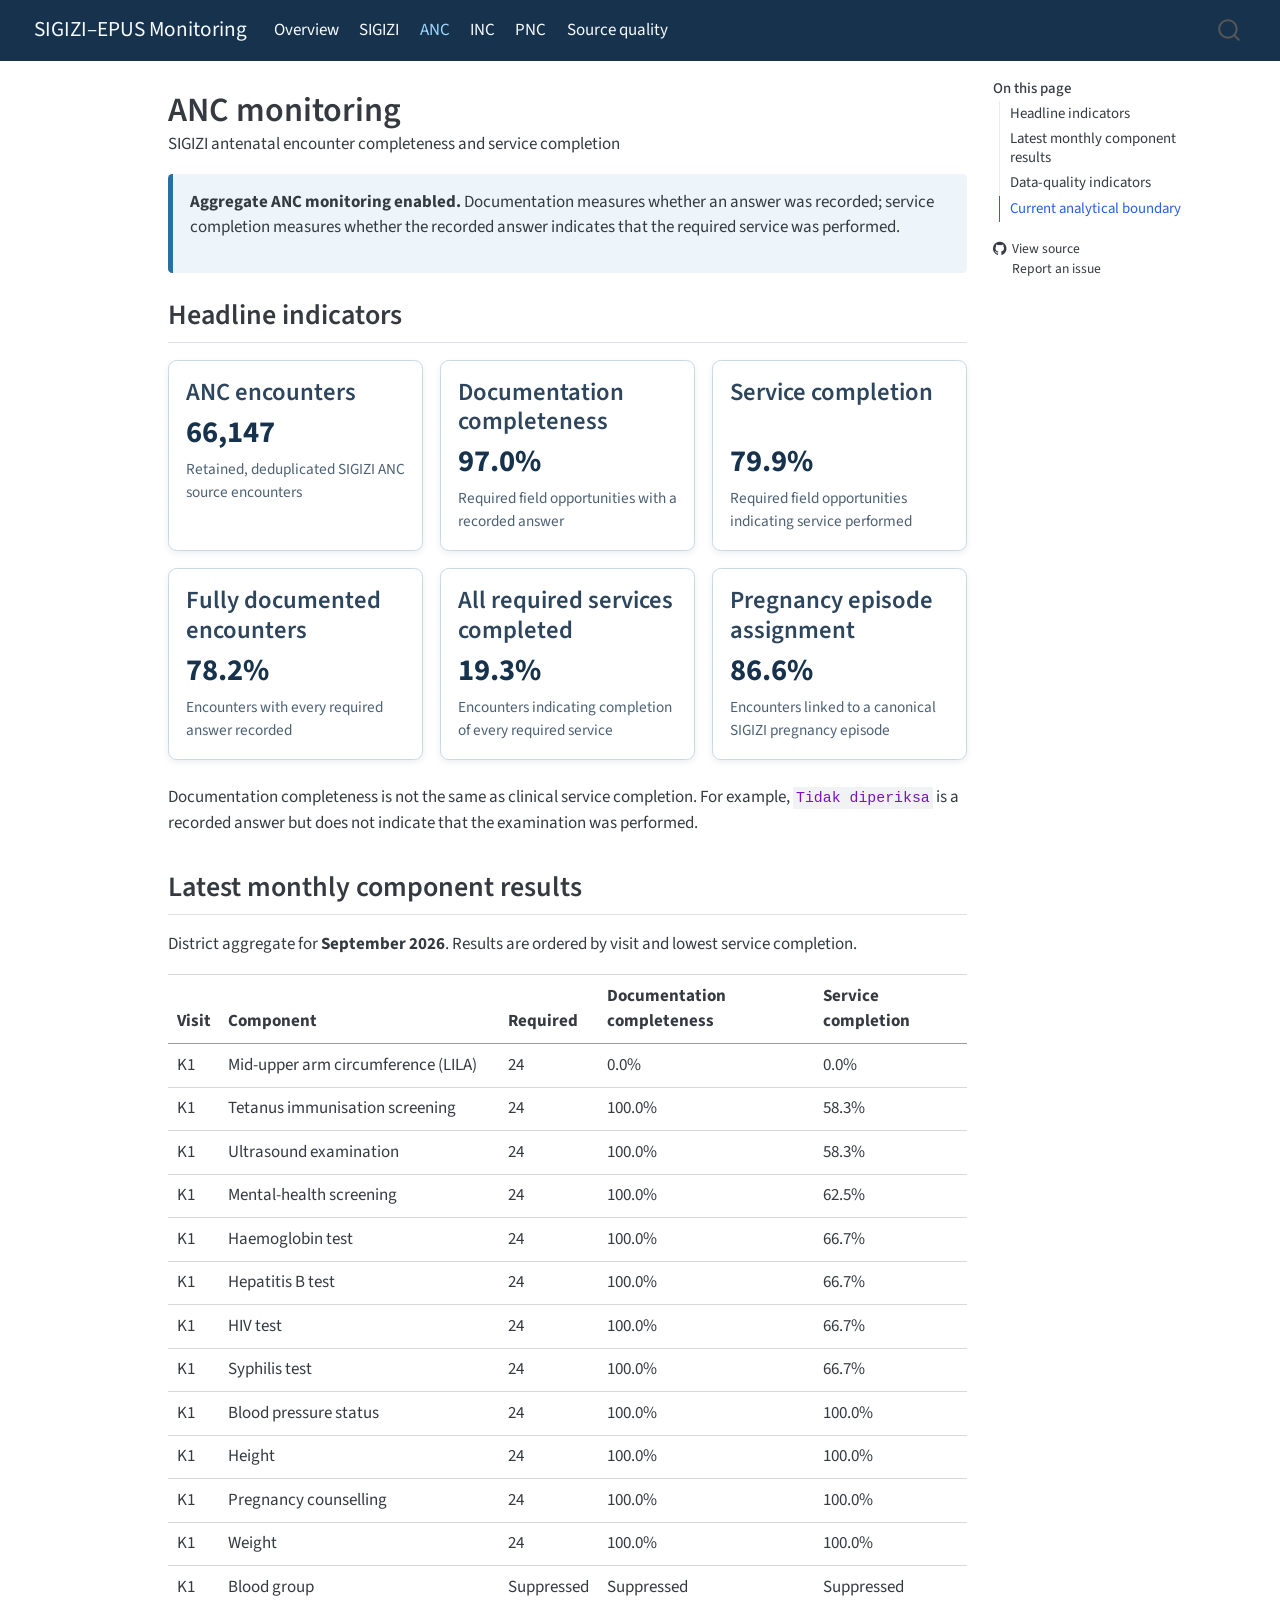
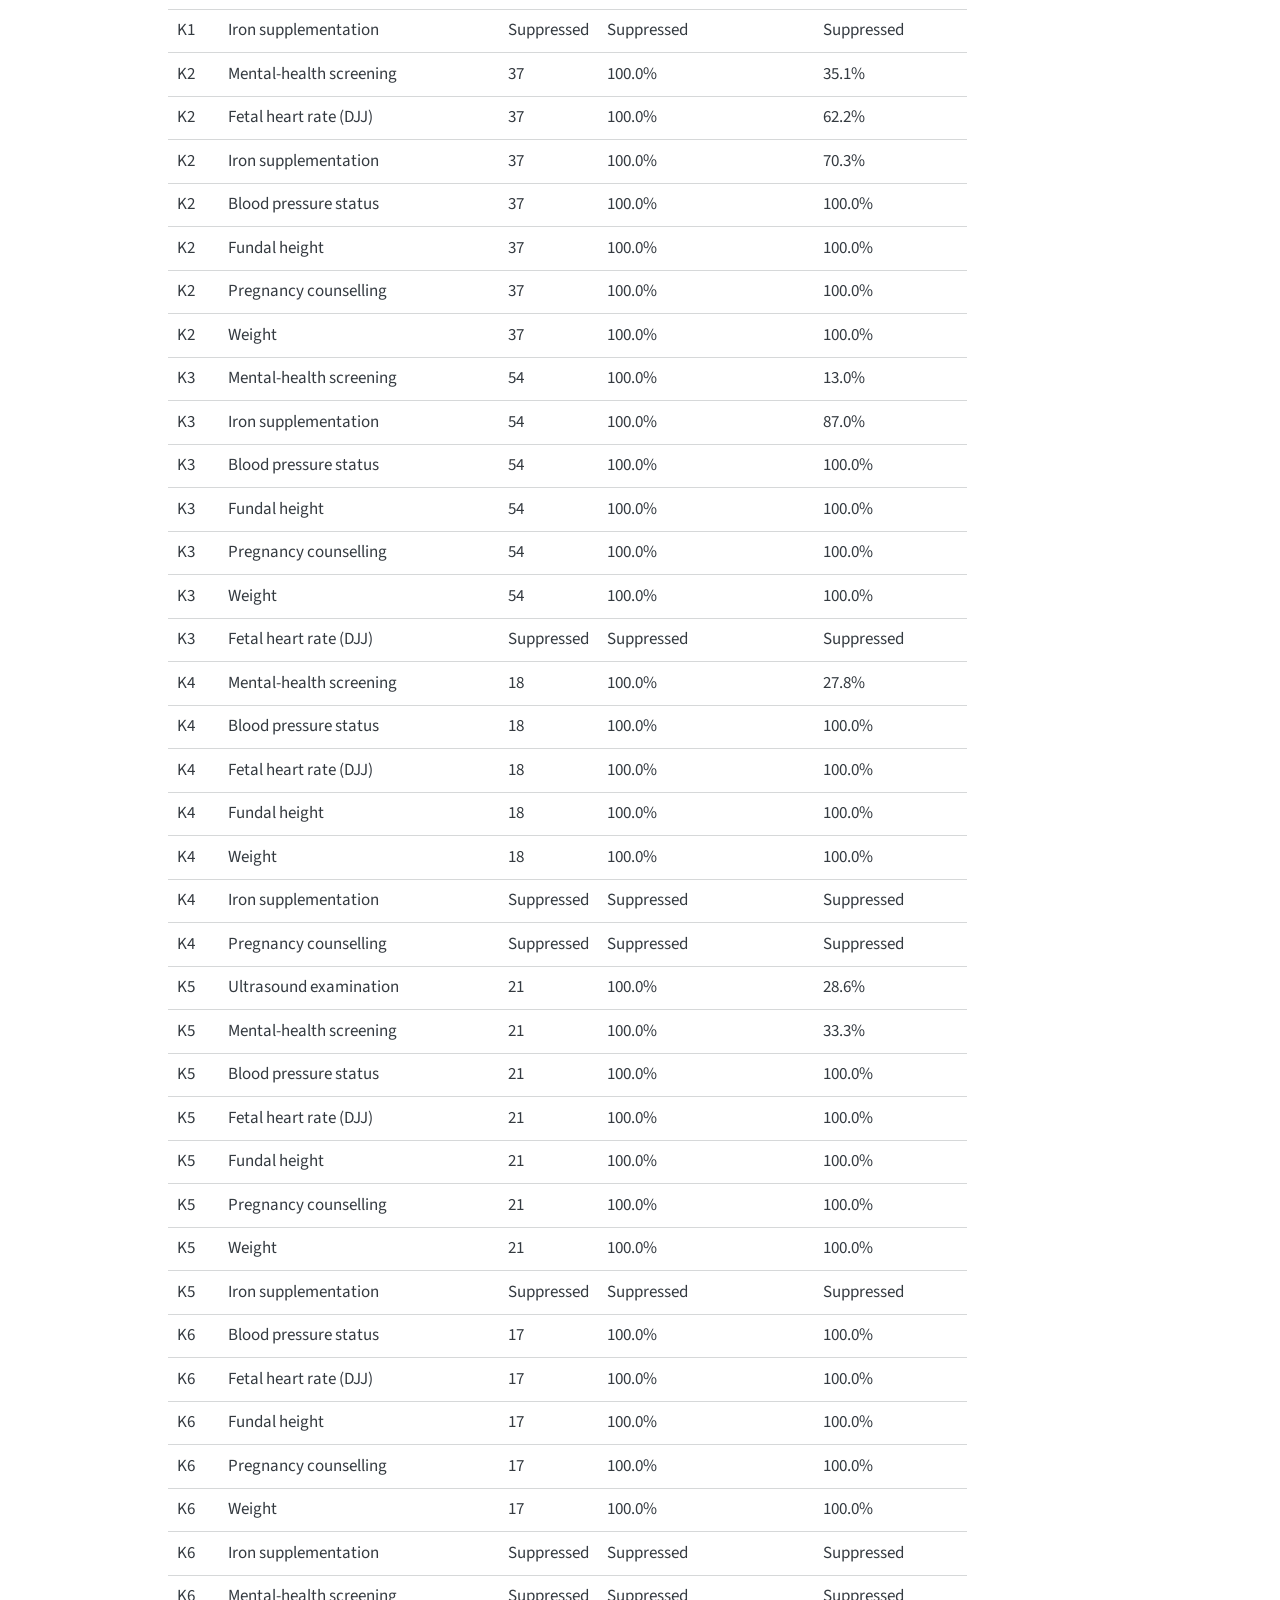
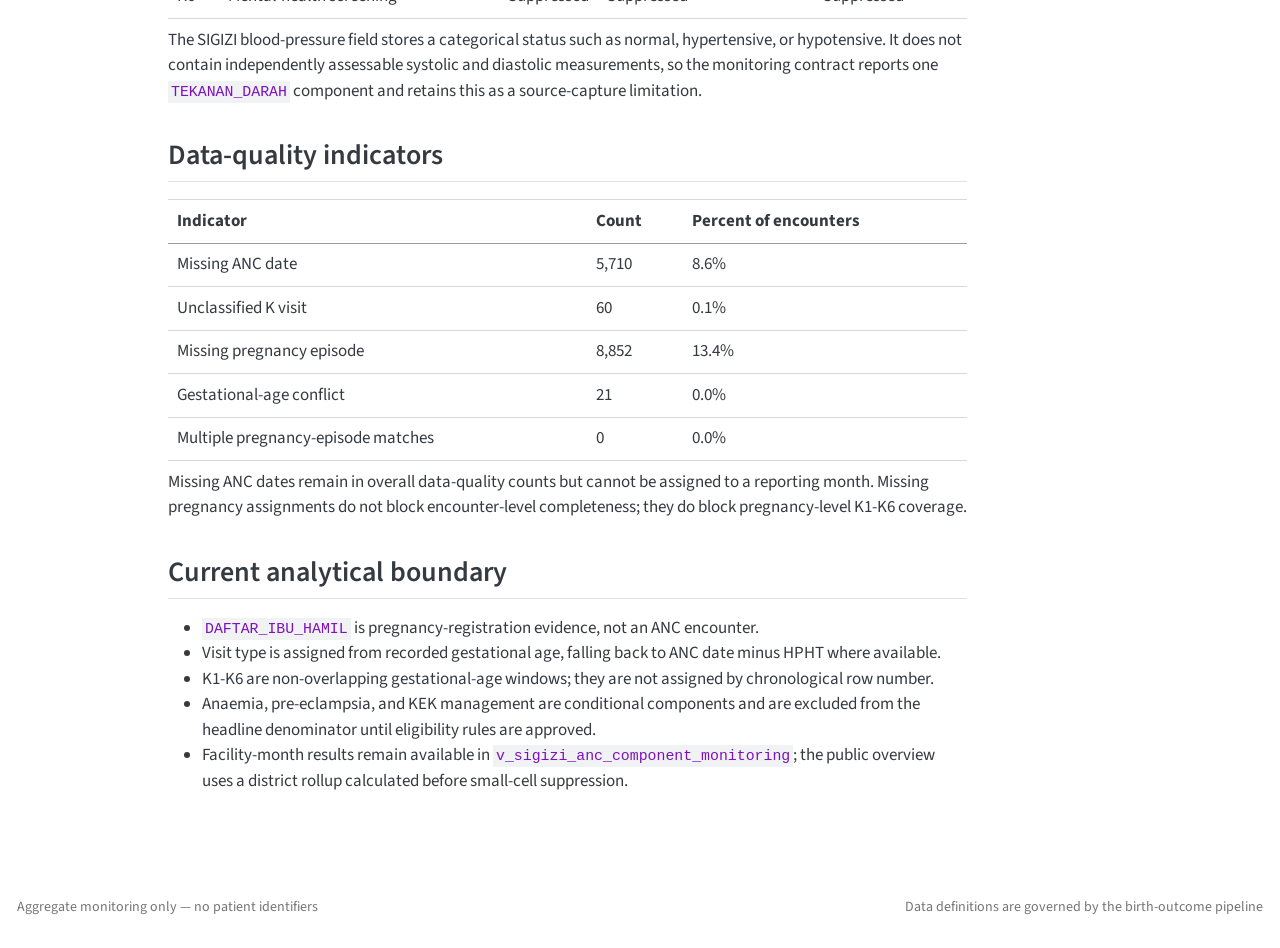
==== commit 5efdc076: "Built site for gh-pages" ====
--- a/anc.html
+++ b/anc.html
@@ -2,11 +2,11 @@
 <html xmlns="http://www.w3.org/1999/xhtml" lang="en" xml:lang="en"><head>
 
 <meta charset="utf-8">
-<meta name="generator" content="quarto-1.7.32">
+<meta name="generator" content="quarto-1.8.25">
 
 <meta name="viewport" content="width=device-width, initial-scale=1.0, user-scalable=yes">
 
-<meta name="description" content="Antenatal care monitoring across SIGIZI and EPUS">
+<meta name="description" content="SIGIZI antenatal encounter completeness and service completion">
 
 <title>ANC monitoring – SIGIZI–EPUS Monitoring</title>
 <style>
@@ -33,14 +33,15 @@
 <meta name="quarto:offset" content="./">
 <script src="site_libs/quarto-html/quarto.js" type="module"></script>
 <script src="site_libs/quarto-html/tabsets/tabsets.js" type="module"></script>
+<script src="site_libs/quarto-html/axe/axe-check.js" type="module"></script>
 <script src="site_libs/quarto-html/popper.min.js"></script>
 <script src="site_libs/quarto-html/tippy.umd.min.js"></script>
 <script src="site_libs/quarto-html/anchor.min.js"></script>
 <link href="site_libs/quarto-html/tippy.css" rel="stylesheet">
-<link href="site_libs/quarto-html/quarto-syntax-highlighting-37eea08aefeeee20ff55810ff984fec1.css" rel="stylesheet" id="quarto-text-highlighting-styles">
+<link href="site_libs/quarto-html/quarto-syntax-highlighting-7b89279ff1a6dce999919e0e67d4d9ec.css" rel="stylesheet" id="quarto-text-highlighting-styles">
 <script src="site_libs/bootstrap/bootstrap.min.js"></script>
 <link href="site_libs/bootstrap/bootstrap-icons.css" rel="stylesheet">
-<link href="site_libs/bootstrap/bootstrap-dfb324f25d9b1687192fa8be62ac8f9c.min.css" rel="stylesheet" append-hash="true" id="quarto-bootstrap" data-mode="light">
+<link href="site_libs/bootstrap/bootstrap-e31584831b205ffbb2d98406f31c2a5b.min.css" rel="stylesheet" append-hash="true" id="quarto-bootstrap" data-mode="light">
 <script id="quarto-search-options" type="application/json">{
   "location": "navbar",
   "copy-button": false,
@@ -80,6 +81,8 @@
     <nav class="navbar navbar-expand-lg " data-bs-theme="dark">
       <div class="navbar-container container-fluid">
       <div class="navbar-brand-container mx-auto">
+    <a href="./index.html" class="navbar-brand navbar-brand-logo">
+    </a>
     <a class="navbar-brand" href="./index.html">
     <span class="navbar-title">SIGIZI–EPUS Monitoring</span>
     </a>
@@ -130,8 +133,10 @@
     <h2 id="toc-title">On this page</h2>
    
   <ul>
-  <li><a href="#planned-measures" id="toc-planned-measures" class="nav-link active" data-scroll-target="#planned-measures">Planned measures</a></li>
-  <li><a href="#analytical-rule" id="toc-analytical-rule" class="nav-link" data-scroll-target="#analytical-rule">Analytical rule</a></li>
+  <li><a href="#headline-indicators" id="toc-headline-indicators" class="nav-link active" data-scroll-target="#headline-indicators">Headline indicators</a></li>
+  <li><a href="#latest-monthly-component-results" id="toc-latest-monthly-component-results" class="nav-link" data-scroll-target="#latest-monthly-component-results">Latest monthly component results</a></li>
+  <li><a href="#data-quality-indicators" id="toc-data-quality-indicators" class="nav-link" data-scroll-target="#data-quality-indicators">Data-quality indicators</a></li>
+  <li><a href="#current-analytical-boundary" id="toc-current-analytical-boundary" class="nav-link" data-scroll-target="#current-analytical-boundary">Current analytical boundary</a></li>
   </ul>
 <div class="toc-actions"><ul><li><a href="https://github.com/oucru-id/sigizi-epus-monitoring/blob/main/anc.qmd" class="toc-action"><i class="bi bi-github"></i>View source</a></li><li><a href="https://github.com/oucru-id/sigizi-epus-monitoring/issues/new" class="toc-action"><i class="bi empty"></i>Report an issue</a></li></ul></div></nav>
     </div>
@@ -145,7 +150,7 @@
 
 <div>
   <div class="description">
-    Antenatal care monitoring across SIGIZI and EPUS
+    SIGIZI antenatal encounter completeness and service completion
   </div>
 </div>
 
@@ -163,22 +168,504 @@
 
 
 <div class="status-banner">
-<p><strong>Data pending:</strong> ANC aggregate contracts must be verified before counts are published.</p>
-</div>
-<section id="planned-measures" class="level2">
-<h2 class="anchored" data-anchor-id="planned-measures">Planned measures</h2>
+<p><strong>Aggregate ANC monitoring enabled.</strong> Documentation measures whether an answer was recorded; service completion measures whether the recorded answer indicates that the required service was performed.</p>
+</div>
+<section id="headline-indicators" class="level2">
+<h2 class="anchored" data-anchor-id="headline-indicators">Headline indicators</h2>
+<div class="metric-grid">
+<div class="metric-card">
+<h3 class="anchored">
+ANC encounters
+</h3>
+<div class="metric-value">
+66,147
+</div>
+<div class="metric-note">
+Retained, deduplicated SIGIZI ANC source encounters
+</div>
+</div>
+<div class="metric-card">
+<h3 class="anchored">
+Documentation completeness
+</h3>
+<div class="metric-value">
+97.0%
+</div>
+<div class="metric-note">
+Required field opportunities with a recorded answer
+</div>
+</div>
+<div class="metric-card">
+<h3 class="anchored">
+Service completion
+</h3>
+<div class="metric-value">
+79.9%
+</div>
+<div class="metric-note">
+Required field opportunities indicating service performed
+</div>
+</div>
+<div class="metric-card">
+<h3 class="anchored">
+Fully documented encounters
+</h3>
+<div class="metric-value">
+78.2%
+</div>
+<div class="metric-note">
+Encounters with every required answer recorded
+</div>
+</div>
+<div class="metric-card">
+<h3 class="anchored">
+All required services completed
+</h3>
+<div class="metric-value">
+19.3%
+</div>
+<div class="metric-note">
+Encounters indicating completion of every required service
+</div>
+</div>
+<div class="metric-card">
+<h3 class="anchored">
+Pregnancy episode assignment
+</h3>
+<div class="metric-value">
+86.6%
+</div>
+<div class="metric-note">
+Encounters linked to a canonical SIGIZI pregnancy episode
+</div>
+</div>
+</div>
+<p>Documentation completeness is not the same as clinical service completion. For example, <code>Tidak diperiksa</code> is a recorded answer but does not indicate that the examination was performed.</p>
+</section>
+<section id="latest-monthly-component-results" class="level2">
+<h2 class="anchored" data-anchor-id="latest-monthly-component-results">Latest monthly component results</h2>
+<p>District aggregate for <strong>September 2026</strong>. Results are ordered by visit and lowest service completion.</p>
+<table class="caption-top table">
+<colgroup>
+<col style="width: 6%">
+<col style="width: 35%">
+<col style="width: 11%">
+<col style="width: 27%">
+<col style="width: 19%">
+</colgroup>
+<thead>
+<tr class="header">
+<th style="text-align: left;">Visit</th>
+<th style="text-align: left;">Component</th>
+<th style="text-align: left;">Required</th>
+<th style="text-align: left;">Documentation completeness</th>
+<th style="text-align: left;">Service completion</th>
+</tr>
+</thead>
+<tbody>
+<tr class="odd">
+<td style="text-align: left;">K1</td>
+<td style="text-align: left;">Mid-upper arm circumference (LILA)</td>
+<td style="text-align: left;">24</td>
+<td style="text-align: left;">0.0%</td>
+<td style="text-align: left;">0.0%</td>
+</tr>
+<tr class="even">
+<td style="text-align: left;">K1</td>
+<td style="text-align: left;">Tetanus immunisation screening</td>
+<td style="text-align: left;">24</td>
+<td style="text-align: left;">100.0%</td>
+<td style="text-align: left;">58.3%</td>
+</tr>
+<tr class="odd">
+<td style="text-align: left;">K1</td>
+<td style="text-align: left;">Ultrasound examination</td>
+<td style="text-align: left;">24</td>
+<td style="text-align: left;">100.0%</td>
+<td style="text-align: left;">58.3%</td>
+</tr>
+<tr class="even">
+<td style="text-align: left;">K1</td>
+<td style="text-align: left;">Mental-health screening</td>
+<td style="text-align: left;">24</td>
+<td style="text-align: left;">100.0%</td>
+<td style="text-align: left;">62.5%</td>
+</tr>
+<tr class="odd">
+<td style="text-align: left;">K1</td>
+<td style="text-align: left;">Haemoglobin test</td>
+<td style="text-align: left;">24</td>
+<td style="text-align: left;">100.0%</td>
+<td style="text-align: left;">66.7%</td>
+</tr>
+<tr class="even">
+<td style="text-align: left;">K1</td>
+<td style="text-align: left;">Hepatitis B test</td>
+<td style="text-align: left;">24</td>
+<td style="text-align: left;">100.0%</td>
+<td style="text-align: left;">66.7%</td>
+</tr>
+<tr class="odd">
+<td style="text-align: left;">K1</td>
+<td style="text-align: left;">HIV test</td>
+<td style="text-align: left;">24</td>
+<td style="text-align: left;">100.0%</td>
+<td style="text-align: left;">66.7%</td>
+</tr>
+<tr class="even">
+<td style="text-align: left;">K1</td>
+<td style="text-align: left;">Syphilis test</td>
+<td style="text-align: left;">24</td>
+<td style="text-align: left;">100.0%</td>
+<td style="text-align: left;">66.7%</td>
+</tr>
+<tr class="odd">
+<td style="text-align: left;">K1</td>
+<td style="text-align: left;">Blood pressure status</td>
+<td style="text-align: left;">24</td>
+<td style="text-align: left;">100.0%</td>
+<td style="text-align: left;">100.0%</td>
+</tr>
+<tr class="even">
+<td style="text-align: left;">K1</td>
+<td style="text-align: left;">Height</td>
+<td style="text-align: left;">24</td>
+<td style="text-align: left;">100.0%</td>
+<td style="text-align: left;">100.0%</td>
+</tr>
+<tr class="odd">
+<td style="text-align: left;">K1</td>
+<td style="text-align: left;">Pregnancy counselling</td>
+<td style="text-align: left;">24</td>
+<td style="text-align: left;">100.0%</td>
+<td style="text-align: left;">100.0%</td>
+</tr>
+<tr class="even">
+<td style="text-align: left;">K1</td>
+<td style="text-align: left;">Weight</td>
+<td style="text-align: left;">24</td>
+<td style="text-align: left;">100.0%</td>
+<td style="text-align: left;">100.0%</td>
+</tr>
+<tr class="odd">
+<td style="text-align: left;">K1</td>
+<td style="text-align: left;">Blood group</td>
+<td style="text-align: left;">Suppressed</td>
+<td style="text-align: left;">Suppressed</td>
+<td style="text-align: left;">Suppressed</td>
+</tr>
+<tr class="even">
+<td style="text-align: left;">K1</td>
+<td style="text-align: left;">Iron supplementation</td>
+<td style="text-align: left;">Suppressed</td>
+<td style="text-align: left;">Suppressed</td>
+<td style="text-align: left;">Suppressed</td>
+</tr>
+<tr class="odd">
+<td style="text-align: left;">K2</td>
+<td style="text-align: left;">Mental-health screening</td>
+<td style="text-align: left;">37</td>
+<td style="text-align: left;">100.0%</td>
+<td style="text-align: left;">35.1%</td>
+</tr>
+<tr class="even">
+<td style="text-align: left;">K2</td>
+<td style="text-align: left;">Fetal heart rate (DJJ)</td>
+<td style="text-align: left;">37</td>
+<td style="text-align: left;">100.0%</td>
+<td style="text-align: left;">62.2%</td>
+</tr>
+<tr class="odd">
+<td style="text-align: left;">K2</td>
+<td style="text-align: left;">Iron supplementation</td>
+<td style="text-align: left;">37</td>
+<td style="text-align: left;">100.0%</td>
+<td style="text-align: left;">70.3%</td>
+</tr>
+<tr class="even">
+<td style="text-align: left;">K2</td>
+<td style="text-align: left;">Blood pressure status</td>
+<td style="text-align: left;">37</td>
+<td style="text-align: left;">100.0%</td>
+<td style="text-align: left;">100.0%</td>
+</tr>
+<tr class="odd">
+<td style="text-align: left;">K2</td>
+<td style="text-align: left;">Fundal height</td>
+<td style="text-align: left;">37</td>
+<td style="text-align: left;">100.0%</td>
+<td style="text-align: left;">100.0%</td>
+</tr>
+<tr class="even">
+<td style="text-align: left;">K2</td>
+<td style="text-align: left;">Pregnancy counselling</td>
+<td style="text-align: left;">37</td>
+<td style="text-align: left;">100.0%</td>
+<td style="text-align: left;">100.0%</td>
+</tr>
+<tr class="odd">
+<td style="text-align: left;">K2</td>
+<td style="text-align: left;">Weight</td>
+<td style="text-align: left;">37</td>
+<td style="text-align: left;">100.0%</td>
+<td style="text-align: left;">100.0%</td>
+</tr>
+<tr class="even">
+<td style="text-align: left;">K3</td>
+<td style="text-align: left;">Mental-health screening</td>
+<td style="text-align: left;">54</td>
+<td style="text-align: left;">100.0%</td>
+<td style="text-align: left;">13.0%</td>
+</tr>
+<tr class="odd">
+<td style="text-align: left;">K3</td>
+<td style="text-align: left;">Iron supplementation</td>
+<td style="text-align: left;">54</td>
+<td style="text-align: left;">100.0%</td>
+<td style="text-align: left;">87.0%</td>
+</tr>
+<tr class="even">
+<td style="text-align: left;">K3</td>
+<td style="text-align: left;">Blood pressure status</td>
+<td style="text-align: left;">54</td>
+<td style="text-align: left;">100.0%</td>
+<td style="text-align: left;">100.0%</td>
+</tr>
+<tr class="odd">
+<td style="text-align: left;">K3</td>
+<td style="text-align: left;">Fundal height</td>
+<td style="text-align: left;">54</td>
+<td style="text-align: left;">100.0%</td>
+<td style="text-align: left;">100.0%</td>
+</tr>
+<tr class="even">
+<td style="text-align: left;">K3</td>
+<td style="text-align: left;">Pregnancy counselling</td>
+<td style="text-align: left;">54</td>
+<td style="text-align: left;">100.0%</td>
+<td style="text-align: left;">100.0%</td>
+</tr>
+<tr class="odd">
+<td style="text-align: left;">K3</td>
+<td style="text-align: left;">Weight</td>
+<td style="text-align: left;">54</td>
+<td style="text-align: left;">100.0%</td>
+<td style="text-align: left;">100.0%</td>
+</tr>
+<tr class="even">
+<td style="text-align: left;">K3</td>
+<td style="text-align: left;">Fetal heart rate (DJJ)</td>
+<td style="text-align: left;">Suppressed</td>
+<td style="text-align: left;">Suppressed</td>
+<td style="text-align: left;">Suppressed</td>
+</tr>
+<tr class="odd">
+<td style="text-align: left;">K4</td>
+<td style="text-align: left;">Mental-health screening</td>
+<td style="text-align: left;">18</td>
+<td style="text-align: left;">100.0%</td>
+<td style="text-align: left;">27.8%</td>
+</tr>
+<tr class="even">
+<td style="text-align: left;">K4</td>
+<td style="text-align: left;">Blood pressure status</td>
+<td style="text-align: left;">18</td>
+<td style="text-align: left;">100.0%</td>
+<td style="text-align: left;">100.0%</td>
+</tr>
+<tr class="odd">
+<td style="text-align: left;">K4</td>
+<td style="text-align: left;">Fetal heart rate (DJJ)</td>
+<td style="text-align: left;">18</td>
+<td style="text-align: left;">100.0%</td>
+<td style="text-align: left;">100.0%</td>
+</tr>
+<tr class="even">
+<td style="text-align: left;">K4</td>
+<td style="text-align: left;">Fundal height</td>
+<td style="text-align: left;">18</td>
+<td style="text-align: left;">100.0%</td>
+<td style="text-align: left;">100.0%</td>
+</tr>
+<tr class="odd">
+<td style="text-align: left;">K4</td>
+<td style="text-align: left;">Weight</td>
+<td style="text-align: left;">18</td>
+<td style="text-align: left;">100.0%</td>
+<td style="text-align: left;">100.0%</td>
+</tr>
+<tr class="even">
+<td style="text-align: left;">K4</td>
+<td style="text-align: left;">Iron supplementation</td>
+<td style="text-align: left;">Suppressed</td>
+<td style="text-align: left;">Suppressed</td>
+<td style="text-align: left;">Suppressed</td>
+</tr>
+<tr class="odd">
+<td style="text-align: left;">K4</td>
+<td style="text-align: left;">Pregnancy counselling</td>
+<td style="text-align: left;">Suppressed</td>
+<td style="text-align: left;">Suppressed</td>
+<td style="text-align: left;">Suppressed</td>
+</tr>
+<tr class="even">
+<td style="text-align: left;">K5</td>
+<td style="text-align: left;">Ultrasound examination</td>
+<td style="text-align: left;">21</td>
+<td style="text-align: left;">100.0%</td>
+<td style="text-align: left;">28.6%</td>
+</tr>
+<tr class="odd">
+<td style="text-align: left;">K5</td>
+<td style="text-align: left;">Mental-health screening</td>
+<td style="text-align: left;">21</td>
+<td style="text-align: left;">100.0%</td>
+<td style="text-align: left;">33.3%</td>
+</tr>
+<tr class="even">
+<td style="text-align: left;">K5</td>
+<td style="text-align: left;">Blood pressure status</td>
+<td style="text-align: left;">21</td>
+<td style="text-align: left;">100.0%</td>
+<td style="text-align: left;">100.0%</td>
+</tr>
+<tr class="odd">
+<td style="text-align: left;">K5</td>
+<td style="text-align: left;">Fetal heart rate (DJJ)</td>
+<td style="text-align: left;">21</td>
+<td style="text-align: left;">100.0%</td>
+<td style="text-align: left;">100.0%</td>
+</tr>
+<tr class="even">
+<td style="text-align: left;">K5</td>
+<td style="text-align: left;">Fundal height</td>
+<td style="text-align: left;">21</td>
+<td style="text-align: left;">100.0%</td>
+<td style="text-align: left;">100.0%</td>
+</tr>
+<tr class="odd">
+<td style="text-align: left;">K5</td>
+<td style="text-align: left;">Pregnancy counselling</td>
+<td style="text-align: left;">21</td>
+<td style="text-align: left;">100.0%</td>
+<td style="text-align: left;">100.0%</td>
+</tr>
+<tr class="even">
+<td style="text-align: left;">K5</td>
+<td style="text-align: left;">Weight</td>
+<td style="text-align: left;">21</td>
+<td style="text-align: left;">100.0%</td>
+<td style="text-align: left;">100.0%</td>
+</tr>
+<tr class="odd">
+<td style="text-align: left;">K5</td>
+<td style="text-align: left;">Iron supplementation</td>
+<td style="text-align: left;">Suppressed</td>
+<td style="text-align: left;">Suppressed</td>
+<td style="text-align: left;">Suppressed</td>
+</tr>
+<tr class="even">
+<td style="text-align: left;">K6</td>
+<td style="text-align: left;">Blood pressure status</td>
+<td style="text-align: left;">17</td>
+<td style="text-align: left;">100.0%</td>
+<td style="text-align: left;">100.0%</td>
+</tr>
+<tr class="odd">
+<td style="text-align: left;">K6</td>
+<td style="text-align: left;">Fetal heart rate (DJJ)</td>
+<td style="text-align: left;">17</td>
+<td style="text-align: left;">100.0%</td>
+<td style="text-align: left;">100.0%</td>
+</tr>
+<tr class="even">
+<td style="text-align: left;">K6</td>
+<td style="text-align: left;">Fundal height</td>
+<td style="text-align: left;">17</td>
+<td style="text-align: left;">100.0%</td>
+<td style="text-align: left;">100.0%</td>
+</tr>
+<tr class="odd">
+<td style="text-align: left;">K6</td>
+<td style="text-align: left;">Pregnancy counselling</td>
+<td style="text-align: left;">17</td>
+<td style="text-align: left;">100.0%</td>
+<td style="text-align: left;">100.0%</td>
+</tr>
+<tr class="even">
+<td style="text-align: left;">K6</td>
+<td style="text-align: left;">Weight</td>
+<td style="text-align: left;">17</td>
+<td style="text-align: left;">100.0%</td>
+<td style="text-align: left;">100.0%</td>
+</tr>
+<tr class="odd">
+<td style="text-align: left;">K6</td>
+<td style="text-align: left;">Iron supplementation</td>
+<td style="text-align: left;">Suppressed</td>
+<td style="text-align: left;">Suppressed</td>
+<td style="text-align: left;">Suppressed</td>
+</tr>
+<tr class="even">
+<td style="text-align: left;">K6</td>
+<td style="text-align: left;">Mental-health screening</td>
+<td style="text-align: left;">Suppressed</td>
+<td style="text-align: left;">Suppressed</td>
+<td style="text-align: left;">Suppressed</td>
+</tr>
+</tbody>
+</table>
+<p>The SIGIZI blood-pressure field stores a categorical status such as normal, hypertensive, or hypotensive. It does not contain independently assessable systolic and diastolic measurements, so the monitoring contract reports one <code>TEKANAN_DARAH</code> component and retains this as a source-capture limitation.</p>
+</section>
+<section id="data-quality-indicators" class="level2">
+<h2 class="anchored" data-anchor-id="data-quality-indicators">Data-quality indicators</h2>
+<table class="caption-top table">
+<thead>
+<tr class="header">
+<th style="text-align: left;">Indicator</th>
+<th style="text-align: left;">Count</th>
+<th style="text-align: left;">Percent of encounters</th>
+</tr>
+</thead>
+<tbody>
+<tr class="odd">
+<td style="text-align: left;">Missing ANC date</td>
+<td style="text-align: left;">5,710</td>
+<td style="text-align: left;">8.6%</td>
+</tr>
+<tr class="even">
+<td style="text-align: left;">Unclassified K visit</td>
+<td style="text-align: left;">60</td>
+<td style="text-align: left;">0.1%</td>
+</tr>
+<tr class="odd">
+<td style="text-align: left;">Missing pregnancy episode</td>
+<td style="text-align: left;">8,852</td>
+<td style="text-align: left;">13.4%</td>
+</tr>
+<tr class="even">
+<td style="text-align: left;">Gestational-age conflict</td>
+<td style="text-align: left;">21</td>
+<td style="text-align: left;">0.0%</td>
+</tr>
+<tr class="odd">
+<td style="text-align: left;">Multiple pregnancy-episode matches</td>
+<td style="text-align: left;">0</td>
+<td style="text-align: left;">0.0%</td>
+</tr>
+</tbody>
+</table>
+<p>Missing ANC dates remain in overall data-quality counts but cannot be assigned to a reporting month. Missing pregnancy assignments do not block encounter-level completeness; they do block pregnancy-level K1-K6 coverage.</p>
+</section>
+<section id="current-analytical-boundary" class="level2">
+<h2 class="anchored" data-anchor-id="current-analytical-boundary">Current analytical boundary</h2>
 <ul>
-<li>SIGIZI and EPUS source-record volume by date and facility</li>
-<li>Canonical ANC encounters without EPUS cross-source double-counting</li>
-<li>K1–K6 coverage using pregnancy-level denominators</li>
-<li>First and latest ANC dates</li>
-<li>Same-day source overlap and unresolved facility discrepancies</li>
-<li>Missing visit date, facility, or pregnancy-assignment indicators</li>
+<li><code>DAFTAR_IBU_HAMIL</code> is pregnancy-registration evidence, not an ANC encounter.</li>
+<li>Visit type is assigned from recorded gestational age, falling back to ANC date minus HPHT where available.</li>
+<li>K1-K6 are non-overlapping gestational-age windows; they are not assigned by chronological row number.</li>
+<li>Anaemia, pre-eclampsia, and KEK management are conditional components and are excluded from the headline denominator until eligibility rules are approved.</li>
+<li>Facility-month results remain available in <code>v_sigizi_anc_component_monitoring</code>; the public overview uses a district rollup calculated before small-cell suppression.</li>
 </ul>
-</section>
-<section id="analytical-rule" class="level2">
-<h2 class="anchored" data-anchor-id="analytical-rule">Analytical rule</h2>
-<p>Raw <code>EPUS_ANC</code> and <code>EPUS_KUNJUNGAN_IBU_HAMIL</code> rows are source-volume measures. They must not be added together to represent unique ANC visits.</p>
 
 
 </section>
@@ -235,13 +722,14 @@
       e.clearSelection();
     }
     const getTextToCopy = function(trigger) {
-        const codeEl = trigger.previousElementSibling.cloneNode(true);
-        for (const childEl of codeEl.children) {
-          if (isCodeAnnotation(childEl)) {
-            childEl.remove();
-          }
-        }
-        return codeEl.innerText;
+      const outerScaffold = trigger.parentElement.cloneNode(true);
+      const codeEl = outerScaffold.querySelector('code');
+      for (const childEl of codeEl.children) {
+        if (isCodeAnnotation(childEl)) {
+          childEl.remove();
+        }
+      }
+      return codeEl.innerText;
     }
     const clipboard = new window.ClipboardJS('.code-copy-button:not([data-in-quarto-modal])', {
       text: getTextToCopy
--- a/site_libs/quarto-html/quarto-syntax-highlighting-7b89279ff1a6dce999919e0e67d4d9ec.css
+++ b/site_libs/quarto-html/quarto-syntax-highlighting-7b89279ff1a6dce999919e0e67d4d9ec.css
@@ -0,0 +1,236 @@
+/* quarto syntax highlight colors */
+:root {
+  --quarto-hl-ot-color: #003B4F;
+  --quarto-hl-at-color: #657422;
+  --quarto-hl-ss-color: #20794D;
+  --quarto-hl-an-color: #5E5E5E;
+  --quarto-hl-fu-color: #4758AB;
+  --quarto-hl-st-color: #20794D;
+  --quarto-hl-cf-color: #003B4F;
+  --quarto-hl-op-color: #5E5E5E;
+  --quarto-hl-er-color: #AD0000;
+  --quarto-hl-bn-color: #AD0000;
+  --quarto-hl-al-color: #AD0000;
+  --quarto-hl-va-color: #111111;
+  --quarto-hl-bu-color: inherit;
+  --quarto-hl-ex-color: inherit;
+  --quarto-hl-pp-color: #AD0000;
+  --quarto-hl-in-color: #5E5E5E;
+  --quarto-hl-vs-color: #20794D;
+  --quarto-hl-wa-color: #5E5E5E;
+  --quarto-hl-do-color: #5E5E5E;
+  --quarto-hl-im-color: #00769E;
+  --quarto-hl-ch-color: #20794D;
+  --quarto-hl-dt-color: #AD0000;
+  --quarto-hl-fl-color: #AD0000;
+  --quarto-hl-co-color: #5E5E5E;
+  --quarto-hl-cv-color: #5E5E5E;
+  --quarto-hl-cn-color: #8f5902;
+  --quarto-hl-sc-color: #5E5E5E;
+  --quarto-hl-dv-color: #AD0000;
+  --quarto-hl-kw-color: #003B4F;
+}
+
+/* other quarto variables */
+:root {
+  --quarto-font-monospace: SFMono-Regular, Menlo, Monaco, Consolas, "Liberation Mono", "Courier New", monospace;
+}
+
+/* syntax highlight based on Pandoc's rules */
+pre > code.sourceCode > span {
+  color: #003B4F;
+}
+
+code.sourceCode > span {
+  color: #003B4F;
+}
+
+div.sourceCode,
+div.sourceCode pre.sourceCode {
+  color: #003B4F;
+}
+
+/* Normal */
+code span {
+  color: #003B4F;
+}
+
+/* Alert */
+code span.al {
+  color: #AD0000;
+  font-style: inherit;
+}
+
+/* Annotation */
+code span.an {
+  color: #5E5E5E;
+  font-style: inherit;
+}
+
+/* Attribute */
+code span.at {
+  color: #657422;
+  font-style: inherit;
+}
+
+/* BaseN */
+code span.bn {
+  color: #AD0000;
+  font-style: inherit;
+}
+
+/* BuiltIn */
+code span.bu {
+  font-style: inherit;
+}
+
+/* ControlFlow */
+code span.cf {
+  color: #003B4F;
+  font-weight: bold;
+  font-style: inherit;
+}
+
+/* Char */
+code span.ch {
+  color: #20794D;
+  font-style: inherit;
+}
+
+/* Constant */
+code span.cn {
+  color: #8f5902;
+  font-style: inherit;
+}
+
+/* Comment */
+code span.co {
+  color: #5E5E5E;
+  font-style: inherit;
+}
+
+/* CommentVar */
+code span.cv {
+  color: #5E5E5E;
+  font-style: italic;
+}
+
+/* Documentation */
+code span.do {
+  color: #5E5E5E;
+  font-style: italic;
+}
+
+/* DataType */
+code span.dt {
+  color: #AD0000;
+  font-style: inherit;
+}
+
+/* DecVal */
+code span.dv {
+  color: #AD0000;
+  font-style: inherit;
+}
+
+/* Error */
+code span.er {
+  color: #AD0000;
+  font-style: inherit;
+}
+
+/* Extension */
+code span.ex {
+  font-style: inherit;
+}
+
+/* Float */
+code span.fl {
+  color: #AD0000;
+  font-style: inherit;
+}
+
+/* Function */
+code span.fu {
+  color: #4758AB;
+  font-style: inherit;
+}
+
+/* Import */
+code span.im {
+  color: #00769E;
+  font-style: inherit;
+}
+
+/* Information */
+code span.in {
+  color: #5E5E5E;
+  font-style: inherit;
+}
+
+/* Keyword */
+code span.kw {
+  color: #003B4F;
+  font-weight: bold;
+  font-style: inherit;
+}
+
+/* Operator */
+code span.op {
+  color: #5E5E5E;
+  font-style: inherit;
+}
+
+/* Other */
+code span.ot {
+  color: #003B4F;
+  font-style: inherit;
+}
+
+/* Preprocessor */
+code span.pp {
+  color: #AD0000;
+  font-style: inherit;
+}
+
+/* SpecialChar */
+code span.sc {
+  color: #5E5E5E;
+  font-style: inherit;
+}
+
+/* SpecialString */
+code span.ss {
+  color: #20794D;
+  font-style: inherit;
+}
+
+/* String */
+code span.st {
+  color: #20794D;
+  font-style: inherit;
+}
+
+/* Variable */
+code span.va {
+  color: #111111;
+  font-style: inherit;
+}
+
+/* VerbatimString */
+code span.vs {
+  color: #20794D;
+  font-style: inherit;
+}
+
+/* Warning */
+code span.wa {
+  color: #5E5E5E;
+  font-style: italic;
+}
+
+.prevent-inlining {
+  content: "</";
+}
+
+/*# sourceMappingURL=3944bc705cfaf4c80e56f77c5205168a.css.map */
--- a/styles.css
+++ b/styles.css
@@ -51,6 +51,19 @@
   margin-top: 0;
 }
 
+.metric-value {
+  color: var(--monitor-navy);
+  font-size: 1.8rem;
+  font-weight: 700;
+  line-height: 1.1;
+  margin: 0.25rem 0 0.5rem;
+}
+
+.metric-note {
+  color: #4d6173;
+  font-size: 0.9rem;
+}
+
 @media (max-width: 767.98px) {
   .metric-grid {
     grid-template-columns: minmax(0, 1fr);
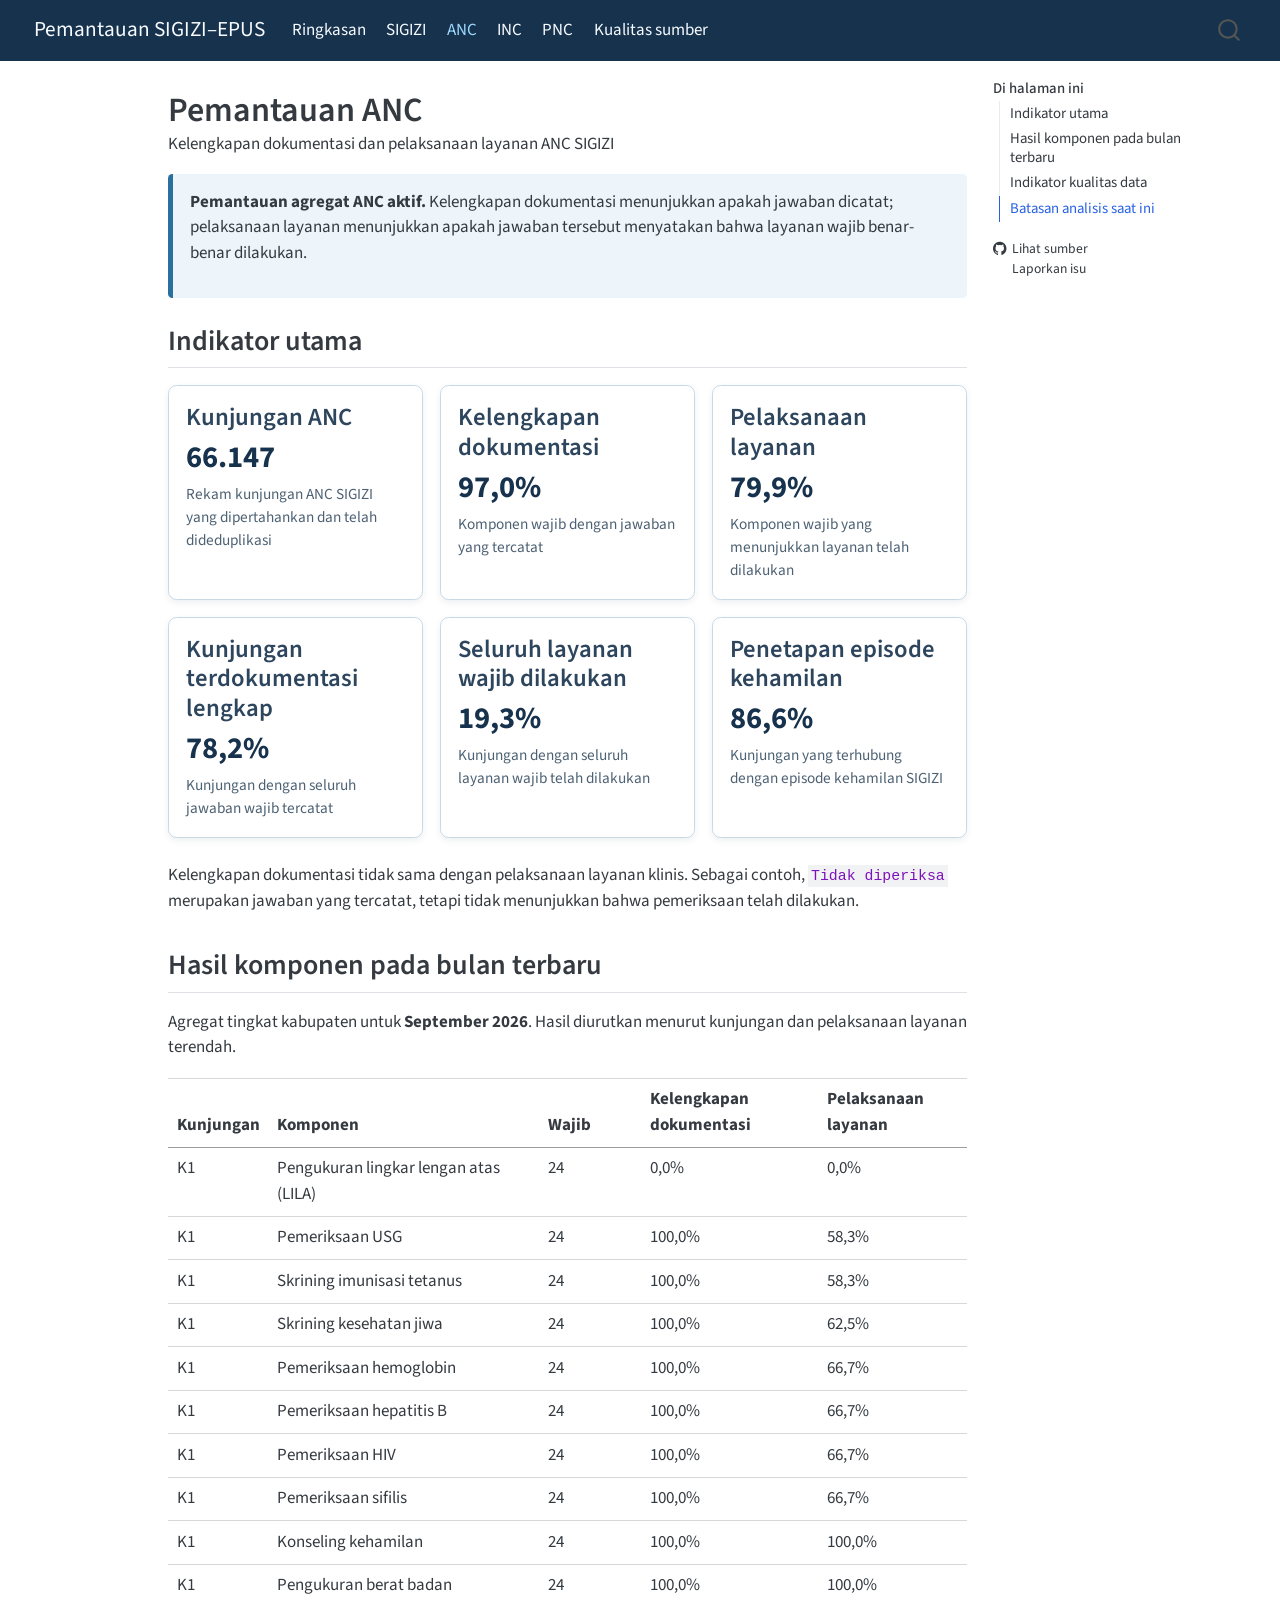
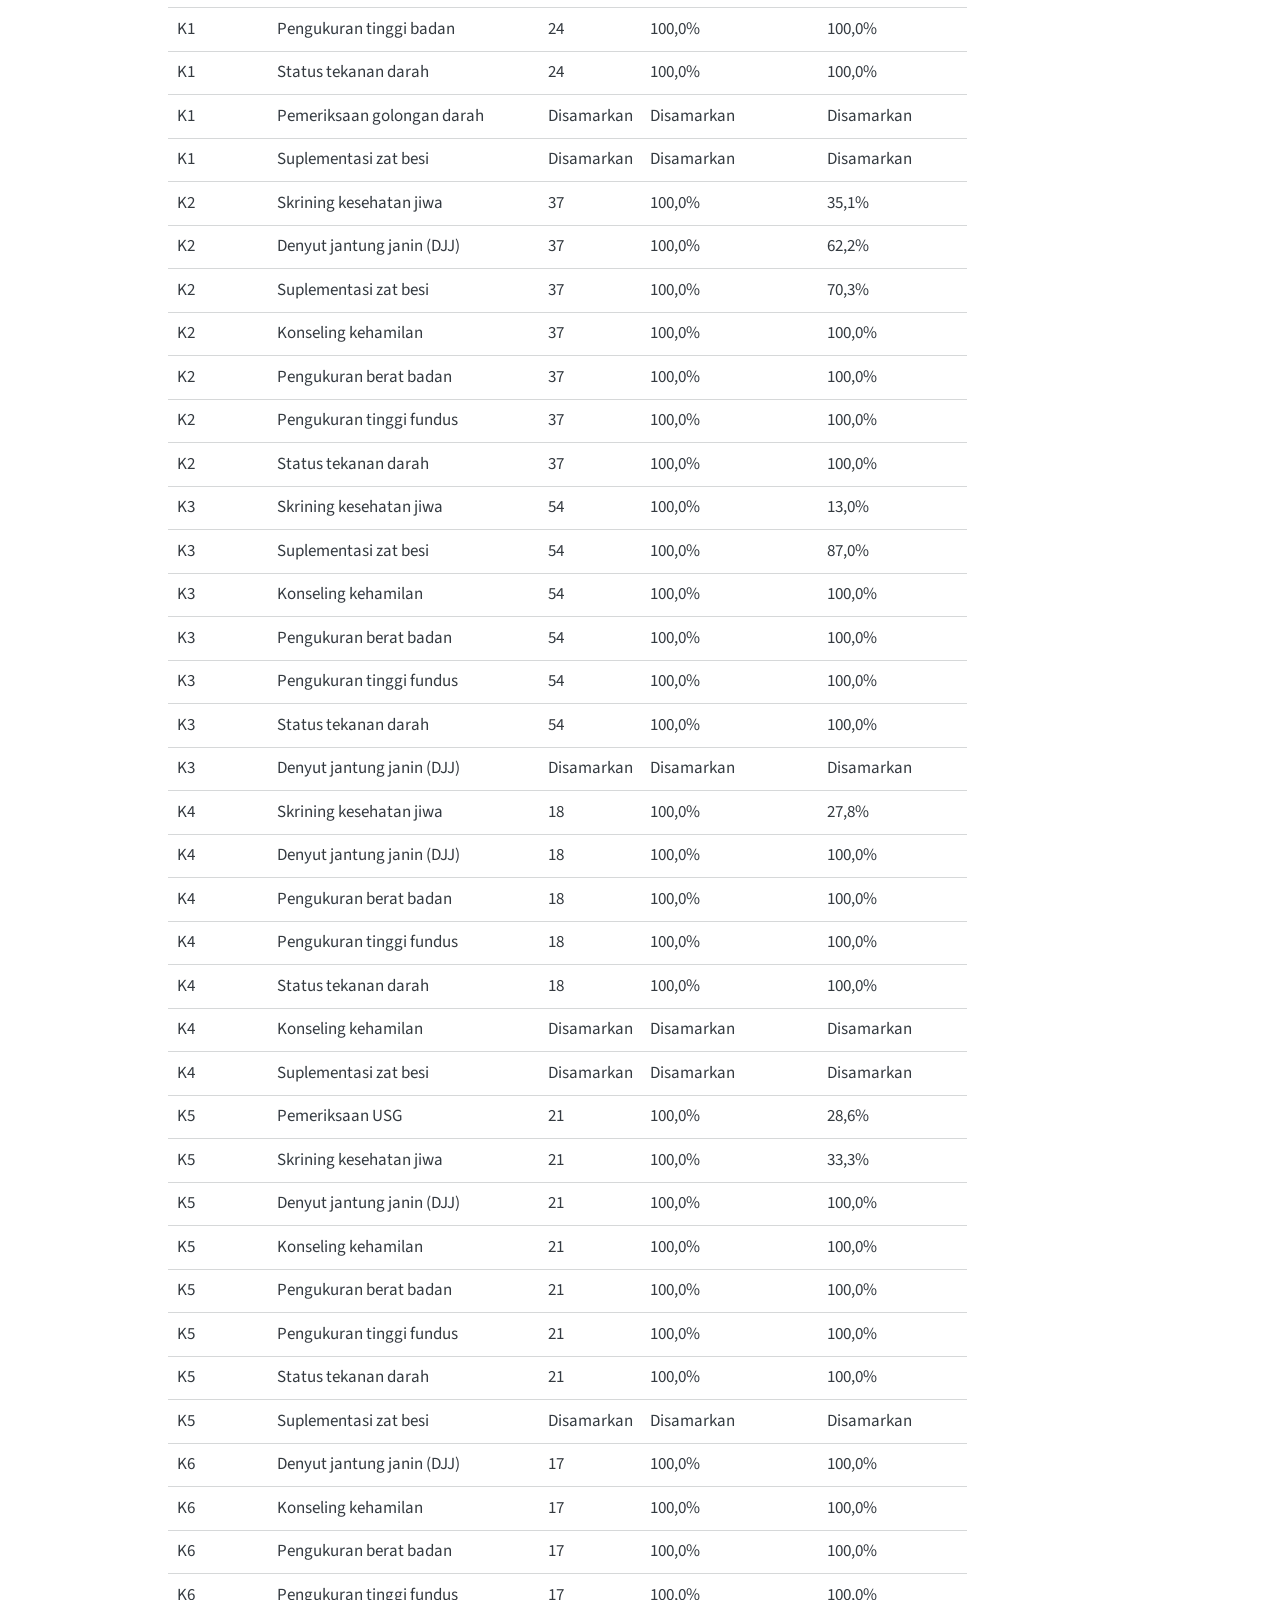
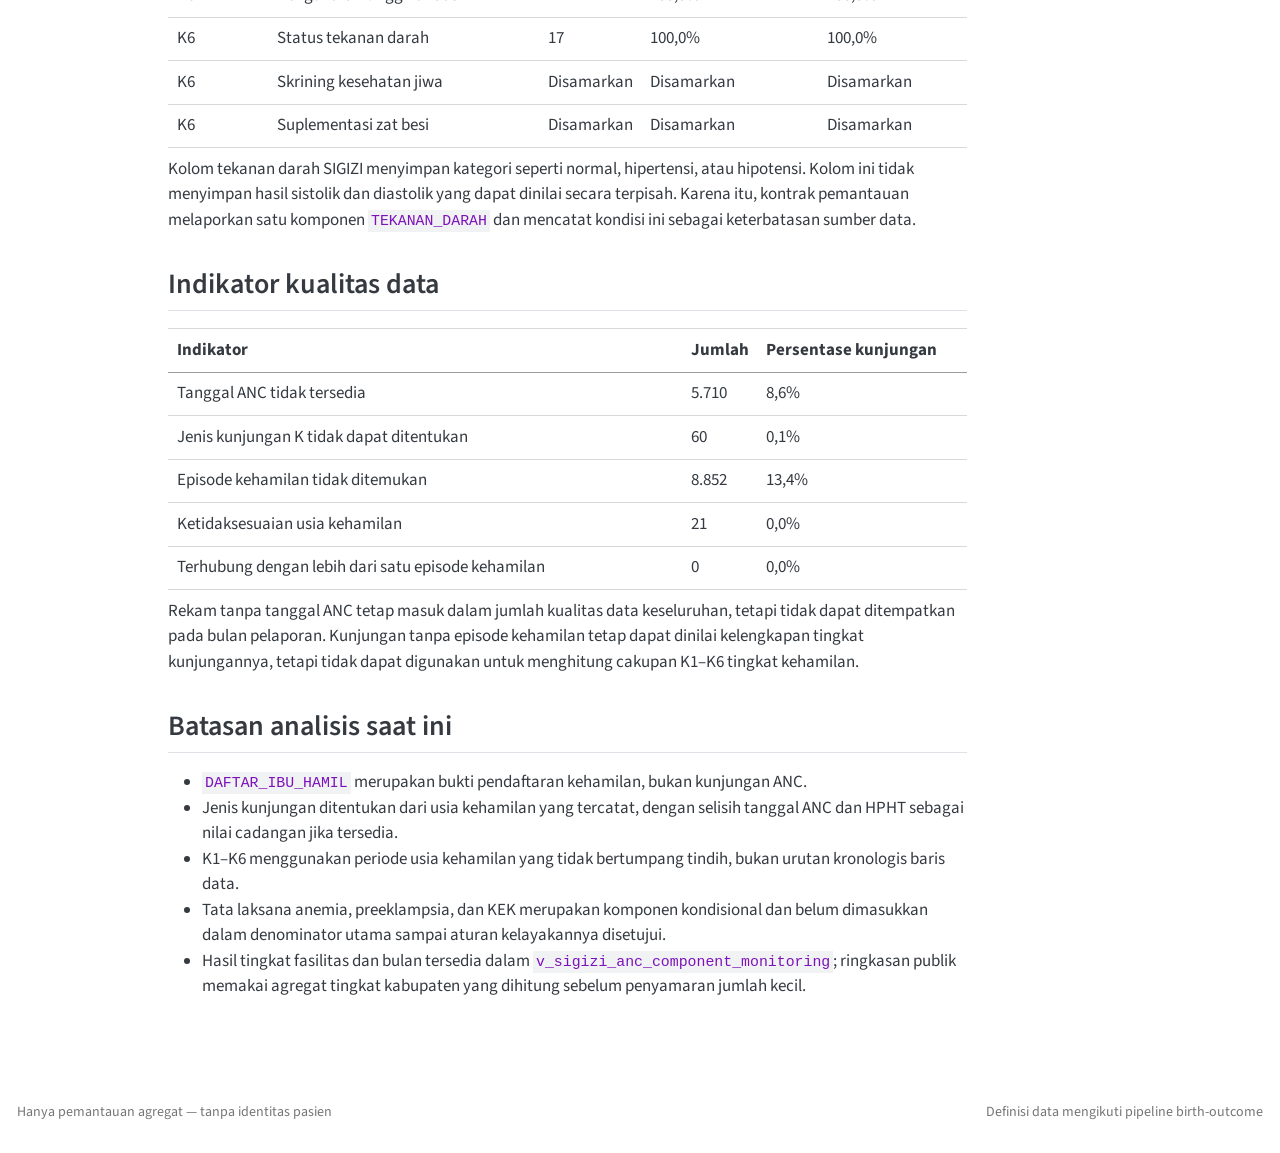
==== commit e759d2f9: "Built site for gh-pages" ====
--- a/anc.html
+++ b/anc.html
@@ -1,14 +1,14 @@
 <!DOCTYPE html>
-<html xmlns="http://www.w3.org/1999/xhtml" lang="en" xml:lang="en"><head>
+<html xmlns="http://www.w3.org/1999/xhtml" lang="id" xml:lang="id"><head>
 
 <meta charset="utf-8">
 <meta name="generator" content="quarto-1.8.25">
 
 <meta name="viewport" content="width=device-width, initial-scale=1.0, user-scalable=yes">
 
-<meta name="description" content="SIGIZI antenatal encounter completeness and service completion">
-
-<title>ANC monitoring – SIGIZI–EPUS Monitoring</title>
+<meta name="description" content="Kelengkapan dokumentasi dan pelaksanaan layanan ANC SIGIZI">
+
+<title>Pemantauan ANC – Pemantauan SIGIZI–EPUS</title>
 <style>
 code{white-space: pre-wrap;}
 span.smallcaps{font-variant: small-caps;}
@@ -56,17 +56,17 @@
   ],
   "show-item-context": false,
   "language": {
-    "search-no-results-text": "No results",
-    "search-matching-documents-text": "matching documents",
-    "search-copy-link-title": "Copy link to search",
-    "search-hide-matches-text": "Hide additional matches",
-    "search-more-match-text": "more match in this document",
-    "search-more-matches-text": "more matches in this document",
-    "search-clear-button-title": "Clear",
+    "search-no-results-text": "Tidak ada hasil",
+    "search-matching-documents-text": "dokumen cocok",
+    "search-copy-link-title": "Salin tautan untuk mencari",
+    "search-hide-matches-text": "Sembunyikan kecocokan lainnya",
+    "search-more-match-text": "kecocokan lainnya di dokumen ini",
+    "search-more-matches-text": "kecocokan lainnya di dokumen ini",
+    "search-clear-button-title": "Hapus",
     "search-text-placeholder": "",
-    "search-detached-cancel-button-title": "Cancel",
-    "search-submit-button-title": "Submit",
-    "search-label": "Search"
+    "search-detached-cancel-button-title": "Batal",
+    "search-submit-button-title": "Kirim",
+    "search-label": "Mencari"
   }
 }</script>
 
@@ -84,18 +84,18 @@
     <a href="./index.html" class="navbar-brand navbar-brand-logo">
     </a>
     <a class="navbar-brand" href="./index.html">
-    <span class="navbar-title">SIGIZI–EPUS Monitoring</span>
+    <span class="navbar-title">Pemantauan SIGIZI–EPUS</span>
     </a>
   </div>
-            <div id="quarto-search" class="" title="Search"></div>
-          <button class="navbar-toggler" type="button" data-bs-toggle="collapse" data-bs-target="#navbarCollapse" aria-controls="navbarCollapse" role="menu" aria-expanded="false" aria-label="Toggle navigation" onclick="if (window.quartoToggleHeadroom) { window.quartoToggleHeadroom(); }">
+            <div id="quarto-search" class="" title="Mencari"></div>
+          <button class="navbar-toggler" type="button" data-bs-toggle="collapse" data-bs-target="#navbarCollapse" aria-controls="navbarCollapse" role="menu" aria-expanded="false" aria-label="Alihkan navigasi" onclick="if (window.quartoToggleHeadroom) { window.quartoToggleHeadroom(); }">
   <span class="navbar-toggler-icon"></span>
 </button>
           <div class="collapse navbar-collapse" id="navbarCollapse">
             <ul class="navbar-nav navbar-nav-scroll me-auto">
   <li class="nav-item">
     <a class="nav-link" href="./index.html"> 
-<span class="menu-text">Overview</span></a>
+<span class="menu-text">Ringkasan</span></a>
   </li>  
   <li class="nav-item">
     <a class="nav-link" href="./sigizi.html"> 
@@ -115,7 +115,7 @@
   </li>  
   <li class="nav-item">
     <a class="nav-link" href="./source-quality.html"> 
-<span class="menu-text">Source quality</span></a>
+<span class="menu-text">Kualitas sumber</span></a>
   </li>  
 </ul>
           </div> <!-- /navcollapse -->
@@ -130,27 +130,27 @@
 <!-- margin-sidebar -->
     <div id="quarto-margin-sidebar" class="sidebar margin-sidebar">
         <nav id="TOC" role="doc-toc" class="toc-active">
-    <h2 id="toc-title">On this page</h2>
+    <h2 id="toc-title">Di halaman ini</h2>
    
   <ul>
-  <li><a href="#headline-indicators" id="toc-headline-indicators" class="nav-link active" data-scroll-target="#headline-indicators">Headline indicators</a></li>
-  <li><a href="#latest-monthly-component-results" id="toc-latest-monthly-component-results" class="nav-link" data-scroll-target="#latest-monthly-component-results">Latest monthly component results</a></li>
-  <li><a href="#data-quality-indicators" id="toc-data-quality-indicators" class="nav-link" data-scroll-target="#data-quality-indicators">Data-quality indicators</a></li>
-  <li><a href="#current-analytical-boundary" id="toc-current-analytical-boundary" class="nav-link" data-scroll-target="#current-analytical-boundary">Current analytical boundary</a></li>
+  <li><a href="#indikator-utama" id="toc-indikator-utama" class="nav-link active" data-scroll-target="#indikator-utama">Indikator utama</a></li>
+  <li><a href="#hasil-komponen-pada-bulan-terbaru" id="toc-hasil-komponen-pada-bulan-terbaru" class="nav-link" data-scroll-target="#hasil-komponen-pada-bulan-terbaru">Hasil komponen pada bulan terbaru</a></li>
+  <li><a href="#indikator-kualitas-data" id="toc-indikator-kualitas-data" class="nav-link" data-scroll-target="#indikator-kualitas-data">Indikator kualitas data</a></li>
+  <li><a href="#batasan-analisis-saat-ini" id="toc-batasan-analisis-saat-ini" class="nav-link" data-scroll-target="#batasan-analisis-saat-ini">Batasan analisis saat ini</a></li>
   </ul>
-<div class="toc-actions"><ul><li><a href="https://github.com/oucru-id/sigizi-epus-monitoring/blob/main/anc.qmd" class="toc-action"><i class="bi bi-github"></i>View source</a></li><li><a href="https://github.com/oucru-id/sigizi-epus-monitoring/issues/new" class="toc-action"><i class="bi empty"></i>Report an issue</a></li></ul></div></nav>
+<div class="toc-actions"><ul><li><a href="https://github.com/oucru-id/sigizi-epus-monitoring/blob/main/anc.qmd" class="toc-action"><i class="bi bi-github"></i>Lihat sumber</a></li><li><a href="https://github.com/oucru-id/sigizi-epus-monitoring/issues/new" class="toc-action"><i class="bi empty"></i>Laporkan isu</a></li></ul></div></nav>
     </div>
 <!-- main -->
 <main class="content" id="quarto-document-content">
 
 <header id="title-block-header" class="quarto-title-block default">
 <div class="quarto-title">
-<h1 class="title">ANC monitoring</h1>
+<h1 class="title">Pemantauan ANC</h1>
 </div>
 
 <div>
   <div class="description">
-    SIGIZI antenatal encounter completeness and service completion
+    Kelengkapan dokumentasi dan pelaksanaan layanan ANC SIGIZI
   </div>
 </div>
 
@@ -168,503 +168,508 @@
 
 
 <div class="status-banner">
-<p><strong>Aggregate ANC monitoring enabled.</strong> Documentation measures whether an answer was recorded; service completion measures whether the recorded answer indicates that the required service was performed.</p>
-</div>
-<section id="headline-indicators" class="level2">
-<h2 class="anchored" data-anchor-id="headline-indicators">Headline indicators</h2>
+<p><strong>Pemantauan agregat ANC aktif.</strong> Kelengkapan dokumentasi menunjukkan apakah jawaban dicatat; pelaksanaan layanan menunjukkan apakah jawaban tersebut menyatakan bahwa layanan wajib benar-benar dilakukan.</p>
+</div>
+<section id="indikator-utama" class="level2">
+<h2 class="anchored" data-anchor-id="indikator-utama">Indikator utama</h2>
 <div class="metric-grid">
 <div class="metric-card">
 <h3 class="anchored">
-ANC encounters
+Kunjungan ANC
 </h3>
 <div class="metric-value">
-66,147
+66.147
 </div>
 <div class="metric-note">
-Retained, deduplicated SIGIZI ANC source encounters
+Rekam kunjungan ANC SIGIZI yang dipertahankan dan telah dideduplikasi
 </div>
 </div>
 <div class="metric-card">
 <h3 class="anchored">
-Documentation completeness
+Kelengkapan dokumentasi
 </h3>
 <div class="metric-value">
-97.0%
+97,0%
 </div>
 <div class="metric-note">
-Required field opportunities with a recorded answer
+Komponen wajib dengan jawaban yang tercatat
 </div>
 </div>
 <div class="metric-card">
 <h3 class="anchored">
-Service completion
+Pelaksanaan layanan
 </h3>
 <div class="metric-value">
-79.9%
+79,9%
 </div>
 <div class="metric-note">
-Required field opportunities indicating service performed
+Komponen wajib yang menunjukkan layanan telah dilakukan
 </div>
 </div>
 <div class="metric-card">
 <h3 class="anchored">
-Fully documented encounters
+Kunjungan terdokumentasi lengkap
 </h3>
 <div class="metric-value">
-78.2%
+78,2%
 </div>
 <div class="metric-note">
-Encounters with every required answer recorded
+Kunjungan dengan seluruh jawaban wajib tercatat
 </div>
 </div>
 <div class="metric-card">
 <h3 class="anchored">
-All required services completed
+Seluruh layanan wajib dilakukan
 </h3>
 <div class="metric-value">
-19.3%
+19,3%
 </div>
 <div class="metric-note">
-Encounters indicating completion of every required service
+Kunjungan dengan seluruh layanan wajib telah dilakukan
 </div>
 </div>
 <div class="metric-card">
 <h3 class="anchored">
-Pregnancy episode assignment
+Penetapan episode kehamilan
 </h3>
 <div class="metric-value">
-86.6%
+86,6%
 </div>
 <div class="metric-note">
-Encounters linked to a canonical SIGIZI pregnancy episode
-</div>
-</div>
-</div>
-<p>Documentation completeness is not the same as clinical service completion. For example, <code>Tidak diperiksa</code> is a recorded answer but does not indicate that the examination was performed.</p>
+Kunjungan yang terhubung dengan episode kehamilan SIGIZI
+</div>
+</div>
+</div>
+<p>Kelengkapan dokumentasi tidak sama dengan pelaksanaan layanan klinis. Sebagai contoh, <code>Tidak diperiksa</code> merupakan jawaban yang tercatat, tetapi tidak menunjukkan bahwa pemeriksaan telah dilakukan.</p>
 </section>
-<section id="latest-monthly-component-results" class="level2">
-<h2 class="anchored" data-anchor-id="latest-monthly-component-results">Latest monthly component results</h2>
-<p>District aggregate for <strong>September 2026</strong>. Results are ordered by visit and lowest service completion.</p>
+<section id="hasil-komponen-pada-bulan-terbaru" class="level2">
+<h2 class="anchored" data-anchor-id="hasil-komponen-pada-bulan-terbaru">Hasil komponen pada bulan terbaru</h2>
+<p>Agregat tingkat kabupaten untuk <strong>September 2026</strong>. Hasil diurutkan menurut kunjungan dan pelaksanaan layanan terendah.</p>
 <table class="caption-top table">
 <colgroup>
-<col style="width: 6%">
-<col style="width: 35%">
-<col style="width: 11%">
-<col style="width: 27%">
+<col style="width: 9%">
+<col style="width: 36%">
+<col style="width: 10%">
+<col style="width: 23%">
 <col style="width: 19%">
 </colgroup>
 <thead>
 <tr class="header">
-<th style="text-align: left;">Visit</th>
-<th style="text-align: left;">Component</th>
-<th style="text-align: left;">Required</th>
-<th style="text-align: left;">Documentation completeness</th>
-<th style="text-align: left;">Service completion</th>
+<th style="text-align: left;">Kunjungan</th>
+<th style="text-align: left;">Komponen</th>
+<th style="text-align: left;">Wajib</th>
+<th style="text-align: left;">Kelengkapan dokumentasi</th>
+<th style="text-align: left;">Pelaksanaan layanan</th>
 </tr>
 </thead>
 <tbody>
 <tr class="odd">
 <td style="text-align: left;">K1</td>
-<td style="text-align: left;">Mid-upper arm circumference (LILA)</td>
+<td style="text-align: left;">Pengukuran lingkar lengan atas (LILA)</td>
 <td style="text-align: left;">24</td>
-<td style="text-align: left;">0.0%</td>
-<td style="text-align: left;">0.0%</td>
-</tr>
-<tr class="even">
-<td style="text-align: left;">K1</td>
-<td style="text-align: left;">Tetanus immunisation screening</td>
+<td style="text-align: left;">0,0%</td>
+<td style="text-align: left;">0,0%</td>
+</tr>
+<tr class="even">
+<td style="text-align: left;">K1</td>
+<td style="text-align: left;">Pemeriksaan USG</td>
 <td style="text-align: left;">24</td>
-<td style="text-align: left;">100.0%</td>
-<td style="text-align: left;">58.3%</td>
-</tr>
-<tr class="odd">
-<td style="text-align: left;">K1</td>
-<td style="text-align: left;">Ultrasound examination</td>
+<td style="text-align: left;">100,0%</td>
+<td style="text-align: left;">58,3%</td>
+</tr>
+<tr class="odd">
+<td style="text-align: left;">K1</td>
+<td style="text-align: left;">Skrining imunisasi tetanus</td>
 <td style="text-align: left;">24</td>
-<td style="text-align: left;">100.0%</td>
-<td style="text-align: left;">58.3%</td>
-</tr>
-<tr class="even">
-<td style="text-align: left;">K1</td>
-<td style="text-align: left;">Mental-health screening</td>
+<td style="text-align: left;">100,0%</td>
+<td style="text-align: left;">58,3%</td>
+</tr>
+<tr class="even">
+<td style="text-align: left;">K1</td>
+<td style="text-align: left;">Skrining kesehatan jiwa</td>
 <td style="text-align: left;">24</td>
-<td style="text-align: left;">100.0%</td>
-<td style="text-align: left;">62.5%</td>
-</tr>
-<tr class="odd">
-<td style="text-align: left;">K1</td>
-<td style="text-align: left;">Haemoglobin test</td>
+<td style="text-align: left;">100,0%</td>
+<td style="text-align: left;">62,5%</td>
+</tr>
+<tr class="odd">
+<td style="text-align: left;">K1</td>
+<td style="text-align: left;">Pemeriksaan hemoglobin</td>
 <td style="text-align: left;">24</td>
-<td style="text-align: left;">100.0%</td>
-<td style="text-align: left;">66.7%</td>
-</tr>
-<tr class="even">
-<td style="text-align: left;">K1</td>
-<td style="text-align: left;">Hepatitis B test</td>
+<td style="text-align: left;">100,0%</td>
+<td style="text-align: left;">66,7%</td>
+</tr>
+<tr class="even">
+<td style="text-align: left;">K1</td>
+<td style="text-align: left;">Pemeriksaan hepatitis B</td>
 <td style="text-align: left;">24</td>
-<td style="text-align: left;">100.0%</td>
-<td style="text-align: left;">66.7%</td>
-</tr>
-<tr class="odd">
-<td style="text-align: left;">K1</td>
-<td style="text-align: left;">HIV test</td>
+<td style="text-align: left;">100,0%</td>
+<td style="text-align: left;">66,7%</td>
+</tr>
+<tr class="odd">
+<td style="text-align: left;">K1</td>
+<td style="text-align: left;">Pemeriksaan HIV</td>
 <td style="text-align: left;">24</td>
-<td style="text-align: left;">100.0%</td>
-<td style="text-align: left;">66.7%</td>
-</tr>
-<tr class="even">
-<td style="text-align: left;">K1</td>
-<td style="text-align: left;">Syphilis test</td>
+<td style="text-align: left;">100,0%</td>
+<td style="text-align: left;">66,7%</td>
+</tr>
+<tr class="even">
+<td style="text-align: left;">K1</td>
+<td style="text-align: left;">Pemeriksaan sifilis</td>
 <td style="text-align: left;">24</td>
-<td style="text-align: left;">100.0%</td>
-<td style="text-align: left;">66.7%</td>
-</tr>
-<tr class="odd">
-<td style="text-align: left;">K1</td>
-<td style="text-align: left;">Blood pressure status</td>
+<td style="text-align: left;">100,0%</td>
+<td style="text-align: left;">66,7%</td>
+</tr>
+<tr class="odd">
+<td style="text-align: left;">K1</td>
+<td style="text-align: left;">Konseling kehamilan</td>
 <td style="text-align: left;">24</td>
-<td style="text-align: left;">100.0%</td>
-<td style="text-align: left;">100.0%</td>
-</tr>
-<tr class="even">
-<td style="text-align: left;">K1</td>
-<td style="text-align: left;">Height</td>
+<td style="text-align: left;">100,0%</td>
+<td style="text-align: left;">100,0%</td>
+</tr>
+<tr class="even">
+<td style="text-align: left;">K1</td>
+<td style="text-align: left;">Pengukuran berat badan</td>
 <td style="text-align: left;">24</td>
-<td style="text-align: left;">100.0%</td>
-<td style="text-align: left;">100.0%</td>
-</tr>
-<tr class="odd">
-<td style="text-align: left;">K1</td>
-<td style="text-align: left;">Pregnancy counselling</td>
+<td style="text-align: left;">100,0%</td>
+<td style="text-align: left;">100,0%</td>
+</tr>
+<tr class="odd">
+<td style="text-align: left;">K1</td>
+<td style="text-align: left;">Pengukuran tinggi badan</td>
 <td style="text-align: left;">24</td>
-<td style="text-align: left;">100.0%</td>
-<td style="text-align: left;">100.0%</td>
-</tr>
-<tr class="even">
-<td style="text-align: left;">K1</td>
-<td style="text-align: left;">Weight</td>
+<td style="text-align: left;">100,0%</td>
+<td style="text-align: left;">100,0%</td>
+</tr>
+<tr class="even">
+<td style="text-align: left;">K1</td>
+<td style="text-align: left;">Status tekanan darah</td>
 <td style="text-align: left;">24</td>
-<td style="text-align: left;">100.0%</td>
-<td style="text-align: left;">100.0%</td>
-</tr>
-<tr class="odd">
-<td style="text-align: left;">K1</td>
-<td style="text-align: left;">Blood group</td>
-<td style="text-align: left;">Suppressed</td>
-<td style="text-align: left;">Suppressed</td>
-<td style="text-align: left;">Suppressed</td>
-</tr>
-<tr class="even">
-<td style="text-align: left;">K1</td>
-<td style="text-align: left;">Iron supplementation</td>
-<td style="text-align: left;">Suppressed</td>
-<td style="text-align: left;">Suppressed</td>
-<td style="text-align: left;">Suppressed</td>
+<td style="text-align: left;">100,0%</td>
+<td style="text-align: left;">100,0%</td>
+</tr>
+<tr class="odd">
+<td style="text-align: left;">K1</td>
+<td style="text-align: left;">Pemeriksaan golongan darah</td>
+<td style="text-align: left;">Disamarkan</td>
+<td style="text-align: left;">Disamarkan</td>
+<td style="text-align: left;">Disamarkan</td>
+</tr>
+<tr class="even">
+<td style="text-align: left;">K1</td>
+<td style="text-align: left;">Suplementasi zat besi</td>
+<td style="text-align: left;">Disamarkan</td>
+<td style="text-align: left;">Disamarkan</td>
+<td style="text-align: left;">Disamarkan</td>
 </tr>
 <tr class="odd">
 <td style="text-align: left;">K2</td>
-<td style="text-align: left;">Mental-health screening</td>
+<td style="text-align: left;">Skrining kesehatan jiwa</td>
 <td style="text-align: left;">37</td>
-<td style="text-align: left;">100.0%</td>
-<td style="text-align: left;">35.1%</td>
+<td style="text-align: left;">100,0%</td>
+<td style="text-align: left;">35,1%</td>
 </tr>
 <tr class="even">
 <td style="text-align: left;">K2</td>
-<td style="text-align: left;">Fetal heart rate (DJJ)</td>
+<td style="text-align: left;">Denyut jantung janin (DJJ)</td>
 <td style="text-align: left;">37</td>
-<td style="text-align: left;">100.0%</td>
-<td style="text-align: left;">62.2%</td>
+<td style="text-align: left;">100,0%</td>
+<td style="text-align: left;">62,2%</td>
 </tr>
 <tr class="odd">
 <td style="text-align: left;">K2</td>
-<td style="text-align: left;">Iron supplementation</td>
+<td style="text-align: left;">Suplementasi zat besi</td>
 <td style="text-align: left;">37</td>
-<td style="text-align: left;">100.0%</td>
-<td style="text-align: left;">70.3%</td>
+<td style="text-align: left;">100,0%</td>
+<td style="text-align: left;">70,3%</td>
 </tr>
 <tr class="even">
 <td style="text-align: left;">K2</td>
-<td style="text-align: left;">Blood pressure status</td>
+<td style="text-align: left;">Konseling kehamilan</td>
 <td style="text-align: left;">37</td>
-<td style="text-align: left;">100.0%</td>
-<td style="text-align: left;">100.0%</td>
+<td style="text-align: left;">100,0%</td>
+<td style="text-align: left;">100,0%</td>
 </tr>
 <tr class="odd">
 <td style="text-align: left;">K2</td>
-<td style="text-align: left;">Fundal height</td>
+<td style="text-align: left;">Pengukuran berat badan</td>
 <td style="text-align: left;">37</td>
-<td style="text-align: left;">100.0%</td>
-<td style="text-align: left;">100.0%</td>
+<td style="text-align: left;">100,0%</td>
+<td style="text-align: left;">100,0%</td>
 </tr>
 <tr class="even">
 <td style="text-align: left;">K2</td>
-<td style="text-align: left;">Pregnancy counselling</td>
+<td style="text-align: left;">Pengukuran tinggi fundus</td>
 <td style="text-align: left;">37</td>
-<td style="text-align: left;">100.0%</td>
-<td style="text-align: left;">100.0%</td>
+<td style="text-align: left;">100,0%</td>
+<td style="text-align: left;">100,0%</td>
 </tr>
 <tr class="odd">
 <td style="text-align: left;">K2</td>
-<td style="text-align: left;">Weight</td>
+<td style="text-align: left;">Status tekanan darah</td>
 <td style="text-align: left;">37</td>
-<td style="text-align: left;">100.0%</td>
-<td style="text-align: left;">100.0%</td>
+<td style="text-align: left;">100,0%</td>
+<td style="text-align: left;">100,0%</td>
 </tr>
 <tr class="even">
 <td style="text-align: left;">K3</td>
-<td style="text-align: left;">Mental-health screening</td>
+<td style="text-align: left;">Skrining kesehatan jiwa</td>
 <td style="text-align: left;">54</td>
-<td style="text-align: left;">100.0%</td>
-<td style="text-align: left;">13.0%</td>
+<td style="text-align: left;">100,0%</td>
+<td style="text-align: left;">13,0%</td>
 </tr>
 <tr class="odd">
 <td style="text-align: left;">K3</td>
-<td style="text-align: left;">Iron supplementation</td>
+<td style="text-align: left;">Suplementasi zat besi</td>
 <td style="text-align: left;">54</td>
-<td style="text-align: left;">100.0%</td>
-<td style="text-align: left;">87.0%</td>
+<td style="text-align: left;">100,0%</td>
+<td style="text-align: left;">87,0%</td>
 </tr>
 <tr class="even">
 <td style="text-align: left;">K3</td>
-<td style="text-align: left;">Blood pressure status</td>
+<td style="text-align: left;">Konseling kehamilan</td>
 <td style="text-align: left;">54</td>
-<td style="text-align: left;">100.0%</td>
-<td style="text-align: left;">100.0%</td>
+<td style="text-align: left;">100,0%</td>
+<td style="text-align: left;">100,0%</td>
 </tr>
 <tr class="odd">
 <td style="text-align: left;">K3</td>
-<td style="text-align: left;">Fundal height</td>
+<td style="text-align: left;">Pengukuran berat badan</td>
 <td style="text-align: left;">54</td>
-<td style="text-align: left;">100.0%</td>
-<td style="text-align: left;">100.0%</td>
+<td style="text-align: left;">100,0%</td>
+<td style="text-align: left;">100,0%</td>
 </tr>
 <tr class="even">
 <td style="text-align: left;">K3</td>
-<td style="text-align: left;">Pregnancy counselling</td>
+<td style="text-align: left;">Pengukuran tinggi fundus</td>
 <td style="text-align: left;">54</td>
-<td style="text-align: left;">100.0%</td>
-<td style="text-align: left;">100.0%</td>
+<td style="text-align: left;">100,0%</td>
+<td style="text-align: left;">100,0%</td>
 </tr>
 <tr class="odd">
 <td style="text-align: left;">K3</td>
-<td style="text-align: left;">Weight</td>
+<td style="text-align: left;">Status tekanan darah</td>
 <td style="text-align: left;">54</td>
-<td style="text-align: left;">100.0%</td>
-<td style="text-align: left;">100.0%</td>
+<td style="text-align: left;">100,0%</td>
+<td style="text-align: left;">100,0%</td>
 </tr>
 <tr class="even">
 <td style="text-align: left;">K3</td>
-<td style="text-align: left;">Fetal heart rate (DJJ)</td>
-<td style="text-align: left;">Suppressed</td>
-<td style="text-align: left;">Suppressed</td>
-<td style="text-align: left;">Suppressed</td>
+<td style="text-align: left;">Denyut jantung janin (DJJ)</td>
+<td style="text-align: left;">Disamarkan</td>
+<td style="text-align: left;">Disamarkan</td>
+<td style="text-align: left;">Disamarkan</td>
 </tr>
 <tr class="odd">
 <td style="text-align: left;">K4</td>
-<td style="text-align: left;">Mental-health screening</td>
+<td style="text-align: left;">Skrining kesehatan jiwa</td>
 <td style="text-align: left;">18</td>
-<td style="text-align: left;">100.0%</td>
-<td style="text-align: left;">27.8%</td>
+<td style="text-align: left;">100,0%</td>
+<td style="text-align: left;">27,8%</td>
 </tr>
 <tr class="even">
 <td style="text-align: left;">K4</td>
-<td style="text-align: left;">Blood pressure status</td>
+<td style="text-align: left;">Denyut jantung janin (DJJ)</td>
 <td style="text-align: left;">18</td>
-<td style="text-align: left;">100.0%</td>
-<td style="text-align: left;">100.0%</td>
+<td style="text-align: left;">100,0%</td>
+<td style="text-align: left;">100,0%</td>
 </tr>
 <tr class="odd">
 <td style="text-align: left;">K4</td>
-<td style="text-align: left;">Fetal heart rate (DJJ)</td>
+<td style="text-align: left;">Pengukuran berat badan</td>
 <td style="text-align: left;">18</td>
-<td style="text-align: left;">100.0%</td>
-<td style="text-align: left;">100.0%</td>
+<td style="text-align: left;">100,0%</td>
+<td style="text-align: left;">100,0%</td>
 </tr>
 <tr class="even">
 <td style="text-align: left;">K4</td>
-<td style="text-align: left;">Fundal height</td>
+<td style="text-align: left;">Pengukuran tinggi fundus</td>
 <td style="text-align: left;">18</td>
-<td style="text-align: left;">100.0%</td>
-<td style="text-align: left;">100.0%</td>
+<td style="text-align: left;">100,0%</td>
+<td style="text-align: left;">100,0%</td>
 </tr>
 <tr class="odd">
 <td style="text-align: left;">K4</td>
-<td style="text-align: left;">Weight</td>
+<td style="text-align: left;">Status tekanan darah</td>
 <td style="text-align: left;">18</td>
-<td style="text-align: left;">100.0%</td>
-<td style="text-align: left;">100.0%</td>
+<td style="text-align: left;">100,0%</td>
+<td style="text-align: left;">100,0%</td>
 </tr>
 <tr class="even">
 <td style="text-align: left;">K4</td>
-<td style="text-align: left;">Iron supplementation</td>
-<td style="text-align: left;">Suppressed</td>
-<td style="text-align: left;">Suppressed</td>
-<td style="text-align: left;">Suppressed</td>
+<td style="text-align: left;">Konseling kehamilan</td>
+<td style="text-align: left;">Disamarkan</td>
+<td style="text-align: left;">Disamarkan</td>
+<td style="text-align: left;">Disamarkan</td>
 </tr>
 <tr class="odd">
 <td style="text-align: left;">K4</td>
-<td style="text-align: left;">Pregnancy counselling</td>
-<td style="text-align: left;">Suppressed</td>
-<td style="text-align: left;">Suppressed</td>
-<td style="text-align: left;">Suppressed</td>
+<td style="text-align: left;">Suplementasi zat besi</td>
+<td style="text-align: left;">Disamarkan</td>
+<td style="text-align: left;">Disamarkan</td>
+<td style="text-align: left;">Disamarkan</td>
 </tr>
 <tr class="even">
 <td style="text-align: left;">K5</td>
-<td style="text-align: left;">Ultrasound examination</td>
+<td style="text-align: left;">Pemeriksaan USG</td>
 <td style="text-align: left;">21</td>
-<td style="text-align: left;">100.0%</td>
-<td style="text-align: left;">28.6%</td>
+<td style="text-align: left;">100,0%</td>
+<td style="text-align: left;">28,6%</td>
 </tr>
 <tr class="odd">
 <td style="text-align: left;">K5</td>
-<td style="text-align: left;">Mental-health screening</td>
+<td style="text-align: left;">Skrining kesehatan jiwa</td>
 <td style="text-align: left;">21</td>
-<td style="text-align: left;">100.0%</td>
-<td style="text-align: left;">33.3%</td>
+<td style="text-align: left;">100,0%</td>
+<td style="text-align: left;">33,3%</td>
 </tr>
 <tr class="even">
 <td style="text-align: left;">K5</td>
-<td style="text-align: left;">Blood pressure status</td>
+<td style="text-align: left;">Denyut jantung janin (DJJ)</td>
 <td style="text-align: left;">21</td>
-<td style="text-align: left;">100.0%</td>
-<td style="text-align: left;">100.0%</td>
+<td style="text-align: left;">100,0%</td>
+<td style="text-align: left;">100,0%</td>
 </tr>
 <tr class="odd">
 <td style="text-align: left;">K5</td>
-<td style="text-align: left;">Fetal heart rate (DJJ)</td>
+<td style="text-align: left;">Konseling kehamilan</td>
 <td style="text-align: left;">21</td>
-<td style="text-align: left;">100.0%</td>
-<td style="text-align: left;">100.0%</td>
+<td style="text-align: left;">100,0%</td>
+<td style="text-align: left;">100,0%</td>
 </tr>
 <tr class="even">
 <td style="text-align: left;">K5</td>
-<td style="text-align: left;">Fundal height</td>
+<td style="text-align: left;">Pengukuran berat badan</td>
 <td style="text-align: left;">21</td>
-<td style="text-align: left;">100.0%</td>
-<td style="text-align: left;">100.0%</td>
+<td style="text-align: left;">100,0%</td>
+<td style="text-align: left;">100,0%</td>
 </tr>
 <tr class="odd">
 <td style="text-align: left;">K5</td>
-<td style="text-align: left;">Pregnancy counselling</td>
+<td style="text-align: left;">Pengukuran tinggi fundus</td>
 <td style="text-align: left;">21</td>
-<td style="text-align: left;">100.0%</td>
-<td style="text-align: left;">100.0%</td>
+<td style="text-align: left;">100,0%</td>
+<td style="text-align: left;">100,0%</td>
 </tr>
 <tr class="even">
 <td style="text-align: left;">K5</td>
-<td style="text-align: left;">Weight</td>
+<td style="text-align: left;">Status tekanan darah</td>
 <td style="text-align: left;">21</td>
-<td style="text-align: left;">100.0%</td>
-<td style="text-align: left;">100.0%</td>
+<td style="text-align: left;">100,0%</td>
+<td style="text-align: left;">100,0%</td>
 </tr>
 <tr class="odd">
 <td style="text-align: left;">K5</td>
-<td style="text-align: left;">Iron supplementation</td>
-<td style="text-align: left;">Suppressed</td>
-<td style="text-align: left;">Suppressed</td>
-<td style="text-align: left;">Suppressed</td>
+<td style="text-align: left;">Suplementasi zat besi</td>
+<td style="text-align: left;">Disamarkan</td>
+<td style="text-align: left;">Disamarkan</td>
+<td style="text-align: left;">Disamarkan</td>
 </tr>
 <tr class="even">
 <td style="text-align: left;">K6</td>
-<td style="text-align: left;">Blood pressure status</td>
+<td style="text-align: left;">Denyut jantung janin (DJJ)</td>
 <td style="text-align: left;">17</td>
-<td style="text-align: left;">100.0%</td>
-<td style="text-align: left;">100.0%</td>
+<td style="text-align: left;">100,0%</td>
+<td style="text-align: left;">100,0%</td>
 </tr>
 <tr class="odd">
 <td style="text-align: left;">K6</td>
-<td style="text-align: left;">Fetal heart rate (DJJ)</td>
+<td style="text-align: left;">Konseling kehamilan</td>
 <td style="text-align: left;">17</td>
-<td style="text-align: left;">100.0%</td>
-<td style="text-align: left;">100.0%</td>
+<td style="text-align: left;">100,0%</td>
+<td style="text-align: left;">100,0%</td>
 </tr>
 <tr class="even">
 <td style="text-align: left;">K6</td>
-<td style="text-align: left;">Fundal height</td>
+<td style="text-align: left;">Pengukuran berat badan</td>
 <td style="text-align: left;">17</td>
-<td style="text-align: left;">100.0%</td>
-<td style="text-align: left;">100.0%</td>
+<td style="text-align: left;">100,0%</td>
+<td style="text-align: left;">100,0%</td>
 </tr>
 <tr class="odd">
 <td style="text-align: left;">K6</td>
-<td style="text-align: left;">Pregnancy counselling</td>
+<td style="text-align: left;">Pengukuran tinggi fundus</td>
 <td style="text-align: left;">17</td>
-<td style="text-align: left;">100.0%</td>
-<td style="text-align: left;">100.0%</td>
+<td style="text-align: left;">100,0%</td>
+<td style="text-align: left;">100,0%</td>
 </tr>
 <tr class="even">
 <td style="text-align: left;">K6</td>
-<td style="text-align: left;">Weight</td>
+<td style="text-align: left;">Status tekanan darah</td>
 <td style="text-align: left;">17</td>
-<td style="text-align: left;">100.0%</td>
-<td style="text-align: left;">100.0%</td>
+<td style="text-align: left;">100,0%</td>
+<td style="text-align: left;">100,0%</td>
 </tr>
 <tr class="odd">
 <td style="text-align: left;">K6</td>
-<td style="text-align: left;">Iron supplementation</td>
-<td style="text-align: left;">Suppressed</td>
-<td style="text-align: left;">Suppressed</td>
-<td style="text-align: left;">Suppressed</td>
+<td style="text-align: left;">Skrining kesehatan jiwa</td>
+<td style="text-align: left;">Disamarkan</td>
+<td style="text-align: left;">Disamarkan</td>
+<td style="text-align: left;">Disamarkan</td>
 </tr>
 <tr class="even">
 <td style="text-align: left;">K6</td>
-<td style="text-align: left;">Mental-health screening</td>
-<td style="text-align: left;">Suppressed</td>
-<td style="text-align: left;">Suppressed</td>
-<td style="text-align: left;">Suppressed</td>
+<td style="text-align: left;">Suplementasi zat besi</td>
+<td style="text-align: left;">Disamarkan</td>
+<td style="text-align: left;">Disamarkan</td>
+<td style="text-align: left;">Disamarkan</td>
 </tr>
 </tbody>
 </table>
-<p>The SIGIZI blood-pressure field stores a categorical status such as normal, hypertensive, or hypotensive. It does not contain independently assessable systolic and diastolic measurements, so the monitoring contract reports one <code>TEKANAN_DARAH</code> component and retains this as a source-capture limitation.</p>
+<p>Kolom tekanan darah SIGIZI menyimpan kategori seperti normal, hipertensi, atau hipotensi. Kolom ini tidak menyimpan hasil sistolik dan diastolik yang dapat dinilai secara terpisah. Karena itu, kontrak pemantauan melaporkan satu komponen <code>TEKANAN_DARAH</code> dan mencatat kondisi ini sebagai keterbatasan sumber data.</p>
 </section>
-<section id="data-quality-indicators" class="level2">
-<h2 class="anchored" data-anchor-id="data-quality-indicators">Data-quality indicators</h2>
+<section id="indikator-kualitas-data" class="level2">
+<h2 class="anchored" data-anchor-id="indikator-kualitas-data">Indikator kualitas data</h2>
 <table class="caption-top table">
+<colgroup>
+<col style="width: 64%">
+<col style="width: 8%">
+<col style="width: 26%">
+</colgroup>
 <thead>
 <tr class="header">
-<th style="text-align: left;">Indicator</th>
-<th style="text-align: left;">Count</th>
-<th style="text-align: left;">Percent of encounters</th>
+<th style="text-align: left;">Indikator</th>
+<th style="text-align: left;">Jumlah</th>
+<th style="text-align: left;">Persentase kunjungan</th>
 </tr>
 </thead>
 <tbody>
 <tr class="odd">
-<td style="text-align: left;">Missing ANC date</td>
-<td style="text-align: left;">5,710</td>
-<td style="text-align: left;">8.6%</td>
-</tr>
-<tr class="even">
-<td style="text-align: left;">Unclassified K visit</td>
+<td style="text-align: left;">Tanggal ANC tidak tersedia</td>
+<td style="text-align: left;">5.710</td>
+<td style="text-align: left;">8,6%</td>
+</tr>
+<tr class="even">
+<td style="text-align: left;">Jenis kunjungan K tidak dapat ditentukan</td>
 <td style="text-align: left;">60</td>
-<td style="text-align: left;">0.1%</td>
-</tr>
-<tr class="odd">
-<td style="text-align: left;">Missing pregnancy episode</td>
-<td style="text-align: left;">8,852</td>
-<td style="text-align: left;">13.4%</td>
-</tr>
-<tr class="even">
-<td style="text-align: left;">Gestational-age conflict</td>
+<td style="text-align: left;">0,1%</td>
+</tr>
+<tr class="odd">
+<td style="text-align: left;">Episode kehamilan tidak ditemukan</td>
+<td style="text-align: left;">8.852</td>
+<td style="text-align: left;">13,4%</td>
+</tr>
+<tr class="even">
+<td style="text-align: left;">Ketidaksesuaian usia kehamilan</td>
 <td style="text-align: left;">21</td>
-<td style="text-align: left;">0.0%</td>
-</tr>
-<tr class="odd">
-<td style="text-align: left;">Multiple pregnancy-episode matches</td>
+<td style="text-align: left;">0,0%</td>
+</tr>
+<tr class="odd">
+<td style="text-align: left;">Terhubung dengan lebih dari satu episode kehamilan</td>
 <td style="text-align: left;">0</td>
-<td style="text-align: left;">0.0%</td>
+<td style="text-align: left;">0,0%</td>
 </tr>
 </tbody>
 </table>
-<p>Missing ANC dates remain in overall data-quality counts but cannot be assigned to a reporting month. Missing pregnancy assignments do not block encounter-level completeness; they do block pregnancy-level K1-K6 coverage.</p>
+<p>Rekam tanpa tanggal ANC tetap masuk dalam jumlah kualitas data keseluruhan, tetapi tidak dapat ditempatkan pada bulan pelaporan. Kunjungan tanpa episode kehamilan tetap dapat dinilai kelengkapan tingkat kunjungannya, tetapi tidak dapat digunakan untuk menghitung cakupan K1–K6 tingkat kehamilan.</p>
 </section>
-<section id="current-analytical-boundary" class="level2">
-<h2 class="anchored" data-anchor-id="current-analytical-boundary">Current analytical boundary</h2>
+<section id="batasan-analisis-saat-ini" class="level2">
+<h2 class="anchored" data-anchor-id="batasan-analisis-saat-ini">Batasan analisis saat ini</h2>
 <ul>
-<li><code>DAFTAR_IBU_HAMIL</code> is pregnancy-registration evidence, not an ANC encounter.</li>
-<li>Visit type is assigned from recorded gestational age, falling back to ANC date minus HPHT where available.</li>
-<li>K1-K6 are non-overlapping gestational-age windows; they are not assigned by chronological row number.</li>
-<li>Anaemia, pre-eclampsia, and KEK management are conditional components and are excluded from the headline denominator until eligibility rules are approved.</li>
-<li>Facility-month results remain available in <code>v_sigizi_anc_component_monitoring</code>; the public overview uses a district rollup calculated before small-cell suppression.</li>
+<li><code>DAFTAR_IBU_HAMIL</code> merupakan bukti pendaftaran kehamilan, bukan kunjungan ANC.</li>
+<li>Jenis kunjungan ditentukan dari usia kehamilan yang tercatat, dengan selisih tanggal ANC dan HPHT sebagai nilai cadangan jika tersedia.</li>
+<li>K1–K6 menggunakan periode usia kehamilan yang tidak bertumpang tindih, bukan urutan kronologis baris data.</li>
+<li>Tata laksana anemia, preeklampsia, dan KEK merupakan komponen kondisional dan belum dimasukkan dalam denominator utama sampai aturan kelayakannya disetujui.</li>
+<li>Hasil tingkat fasilitas dan bulan tersedia dalam <code>v_sigizi_anc_component_monitoring</code>; ringkasan publik memakai agregat tingkat kabupaten yang dihitung sebelum penyamaran jumlah kecil.</li>
 </ul>
 
 
@@ -696,12 +701,12 @@
       // flash "checked"
       button.classList.add('code-copy-button-checked');
       var currentTitle = button.getAttribute("title");
-      button.setAttribute("title", "Copied!");
+      button.setAttribute("title", "Disalin!");
       let tooltip;
       if (window.bootstrap) {
         button.setAttribute("data-bs-toggle", "tooltip");
         button.setAttribute("data-bs-placement", "left");
-        button.setAttribute("data-bs-title", "Copied!");
+        button.setAttribute("data-bs-title", "Disalin!");
         tooltip = new bootstrap.Tooltip(button, 
           { trigger: "manual", 
             customClass: "code-copy-button-tooltip",
@@ -1080,13 +1085,13 @@
 <footer class="footer">
   <div class="nav-footer">
     <div class="nav-footer-left">
-<p>Aggregate monitoring only — no patient identifiers</p>
+<p>Hanya pemantauan agregat — tanpa identitas pasien</p>
 </div>   
     <div class="nav-footer-center">
       &nbsp;
-    <div class="toc-actions d-sm-block d-md-none"><ul><li><a href="https://github.com/oucru-id/sigizi-epus-monitoring/blob/main/anc.qmd" class="toc-action"><i class="bi bi-github"></i>View source</a></li><li><a href="https://github.com/oucru-id/sigizi-epus-monitoring/issues/new" class="toc-action"><i class="bi empty"></i>Report an issue</a></li></ul></div></div>
+    <div class="toc-actions d-sm-block d-md-none"><ul><li><a href="https://github.com/oucru-id/sigizi-epus-monitoring/blob/main/anc.qmd" class="toc-action"><i class="bi bi-github"></i>Lihat sumber</a></li><li><a href="https://github.com/oucru-id/sigizi-epus-monitoring/issues/new" class="toc-action"><i class="bi empty"></i>Laporkan isu</a></li></ul></div></div>
     <div class="nav-footer-right">
-<p>Data definitions are governed by the birth-outcome pipeline</p>
+<p>Definisi data mengikuti pipeline birth-outcome</p>
 </div>
   </div>
 </footer>
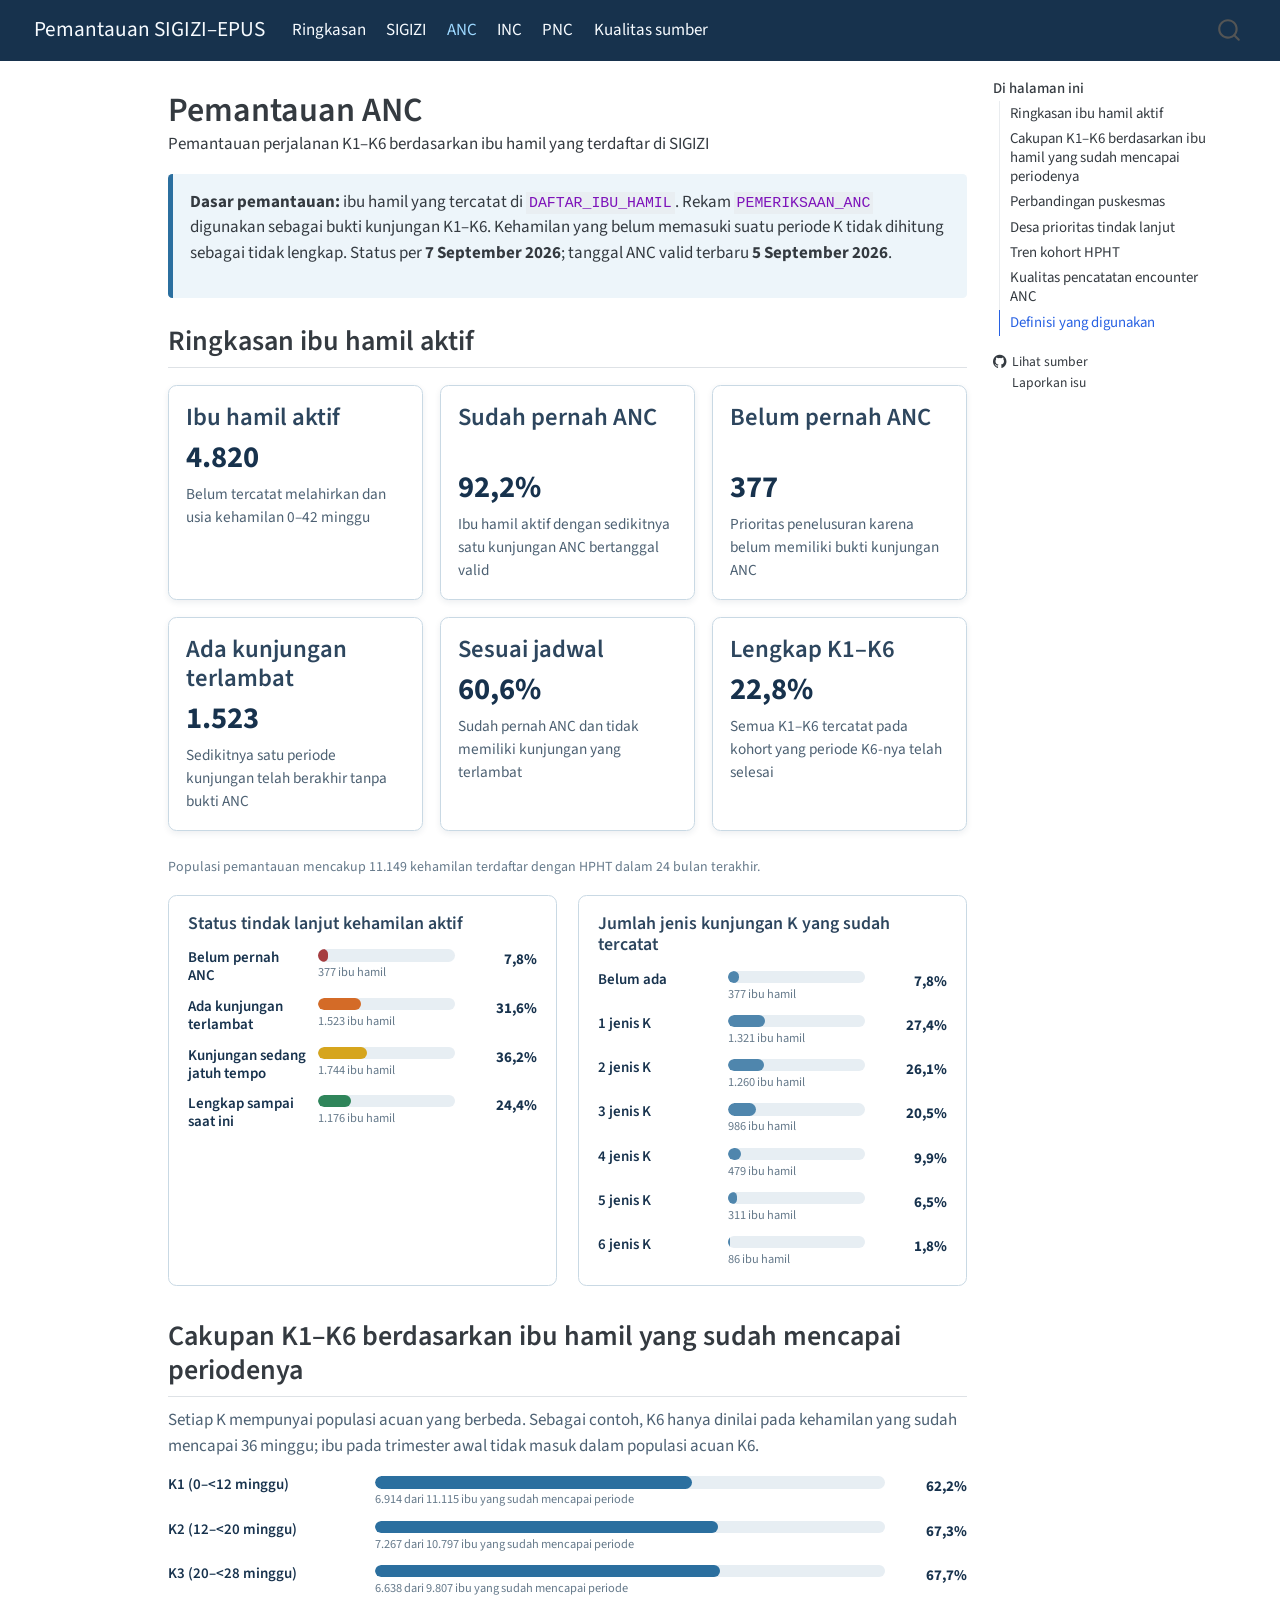
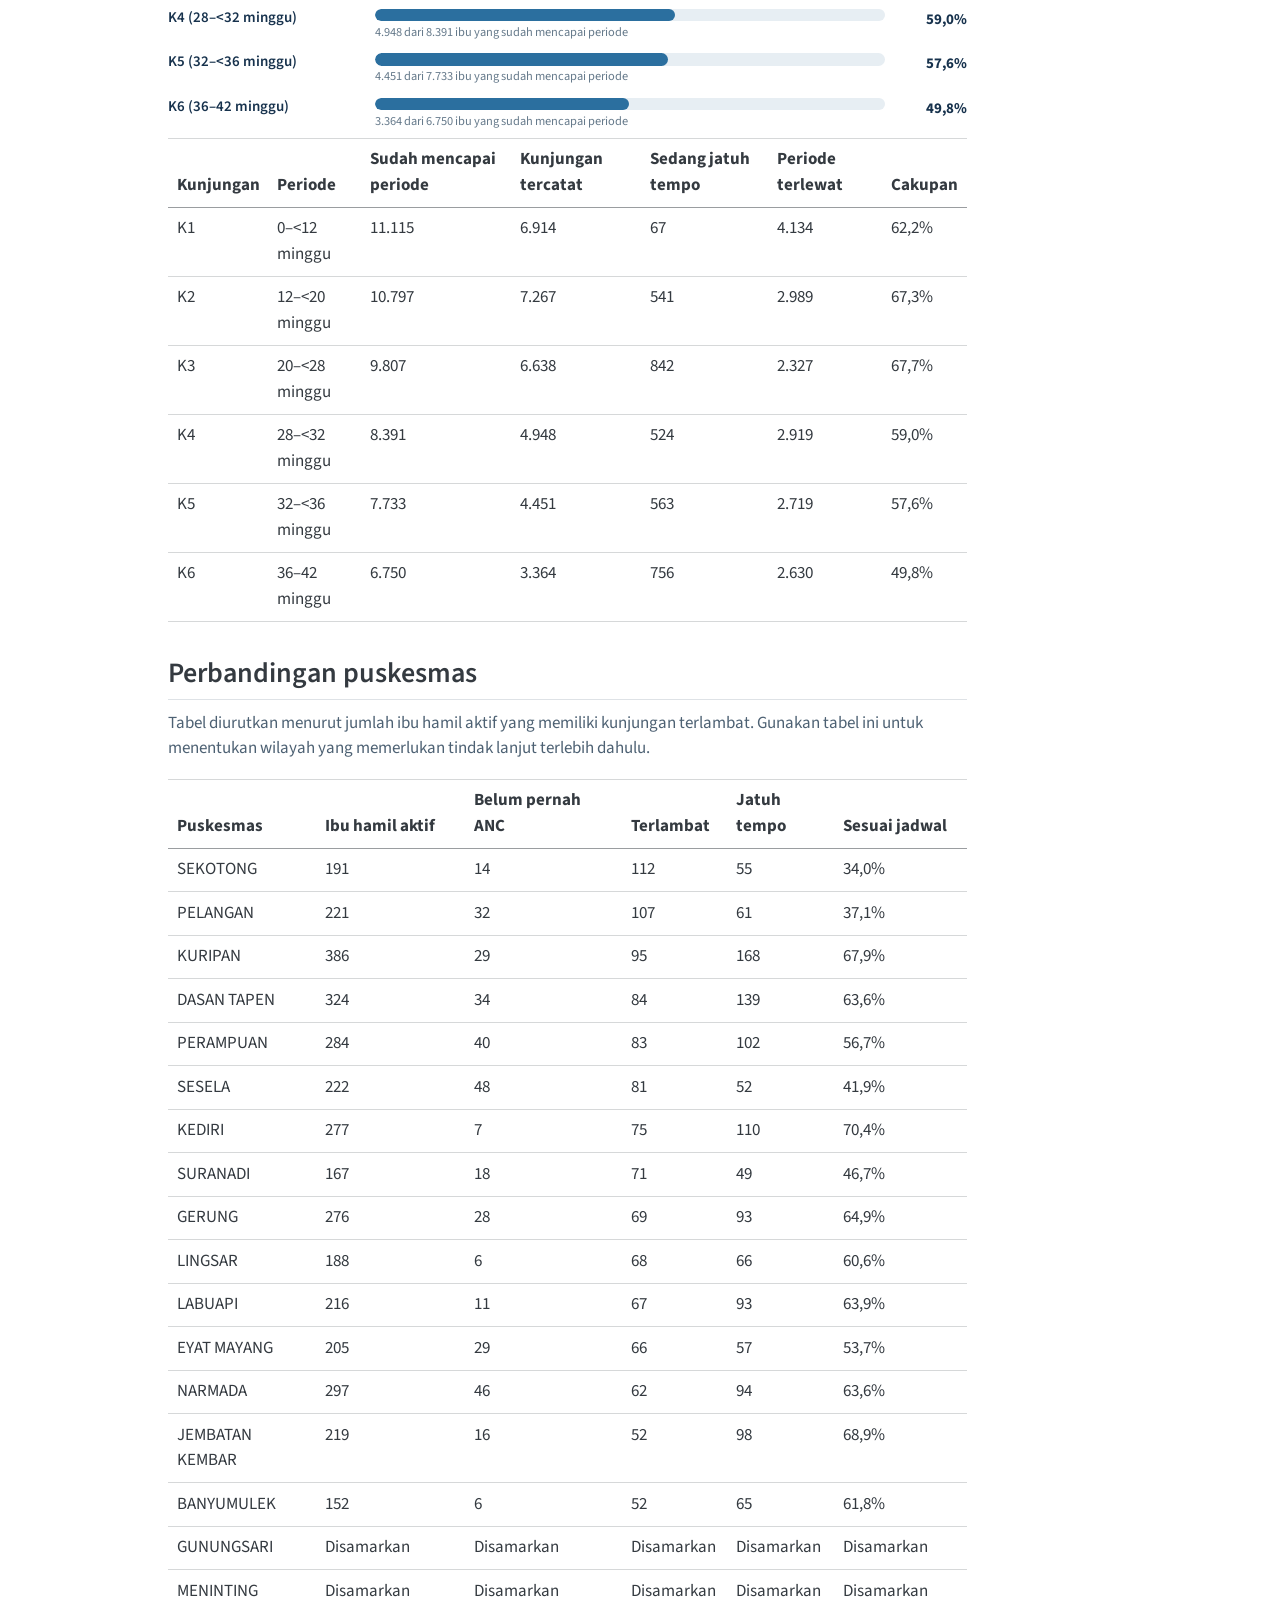
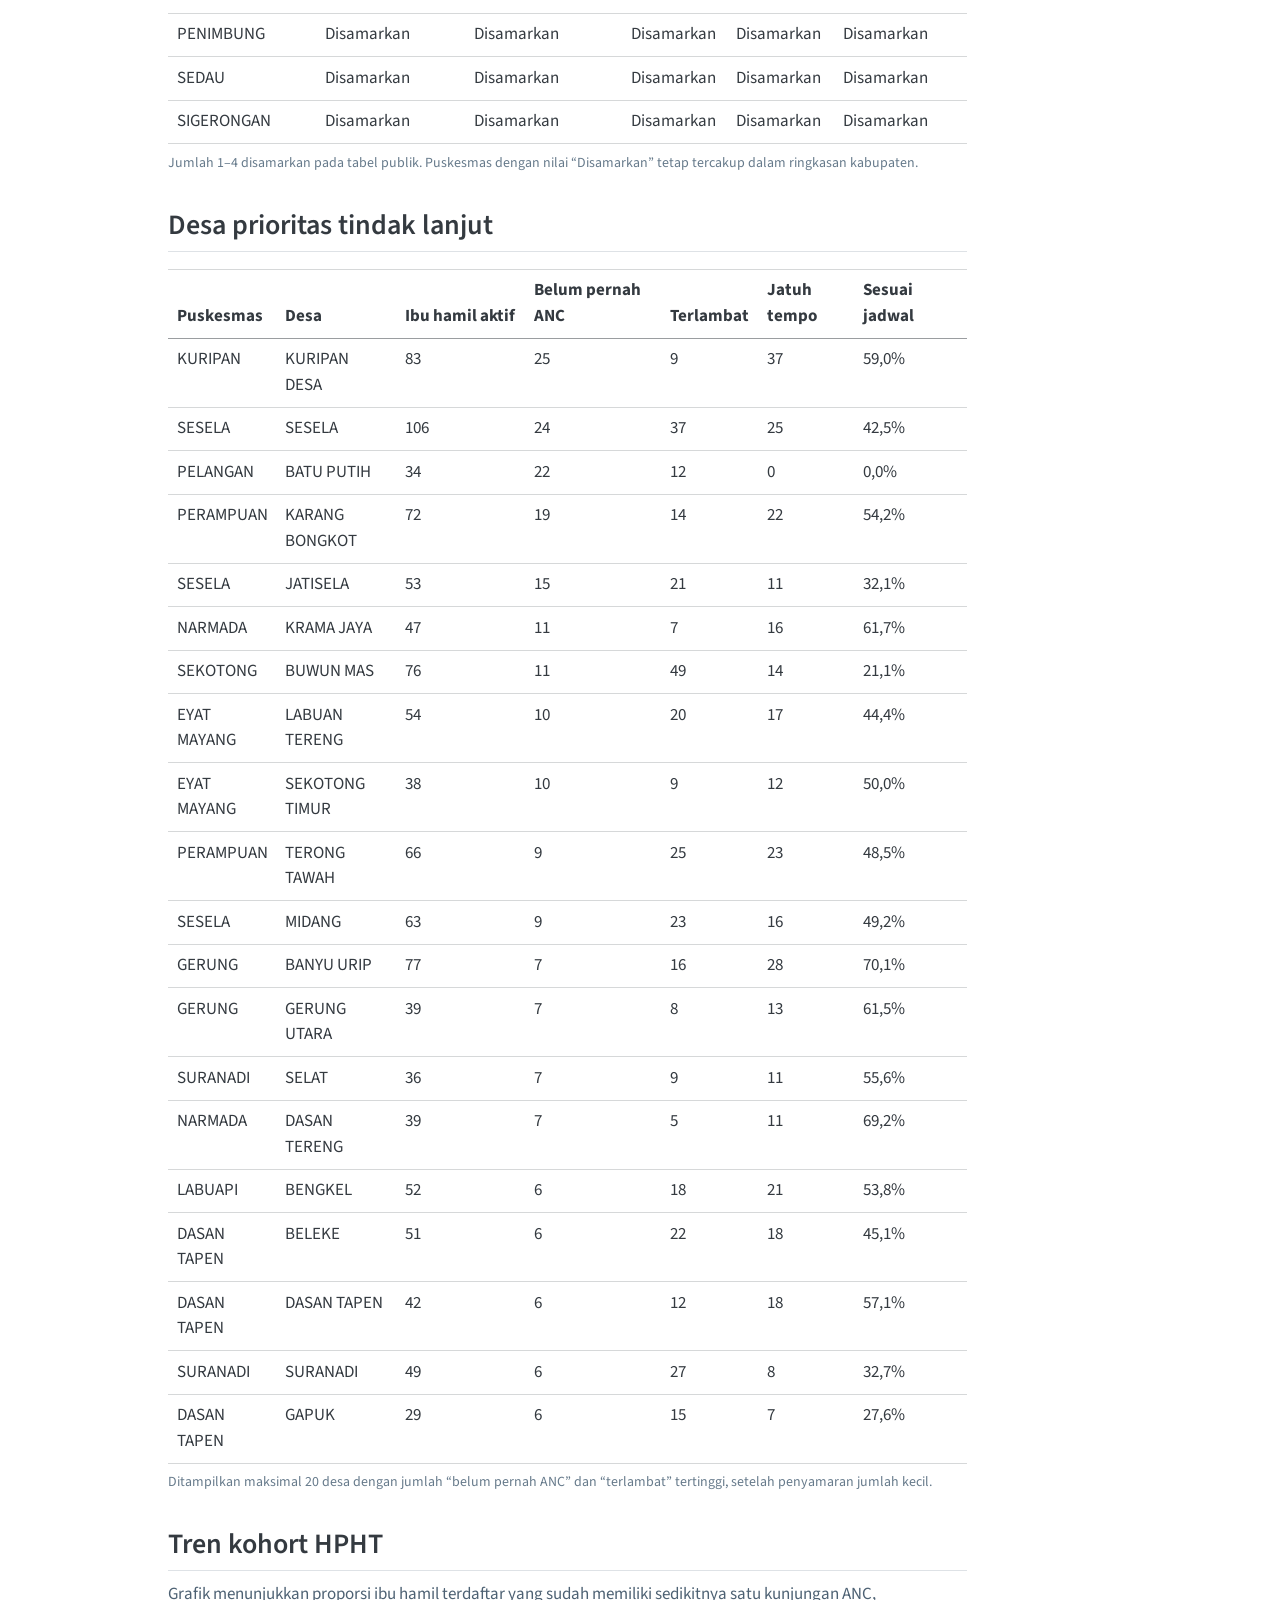
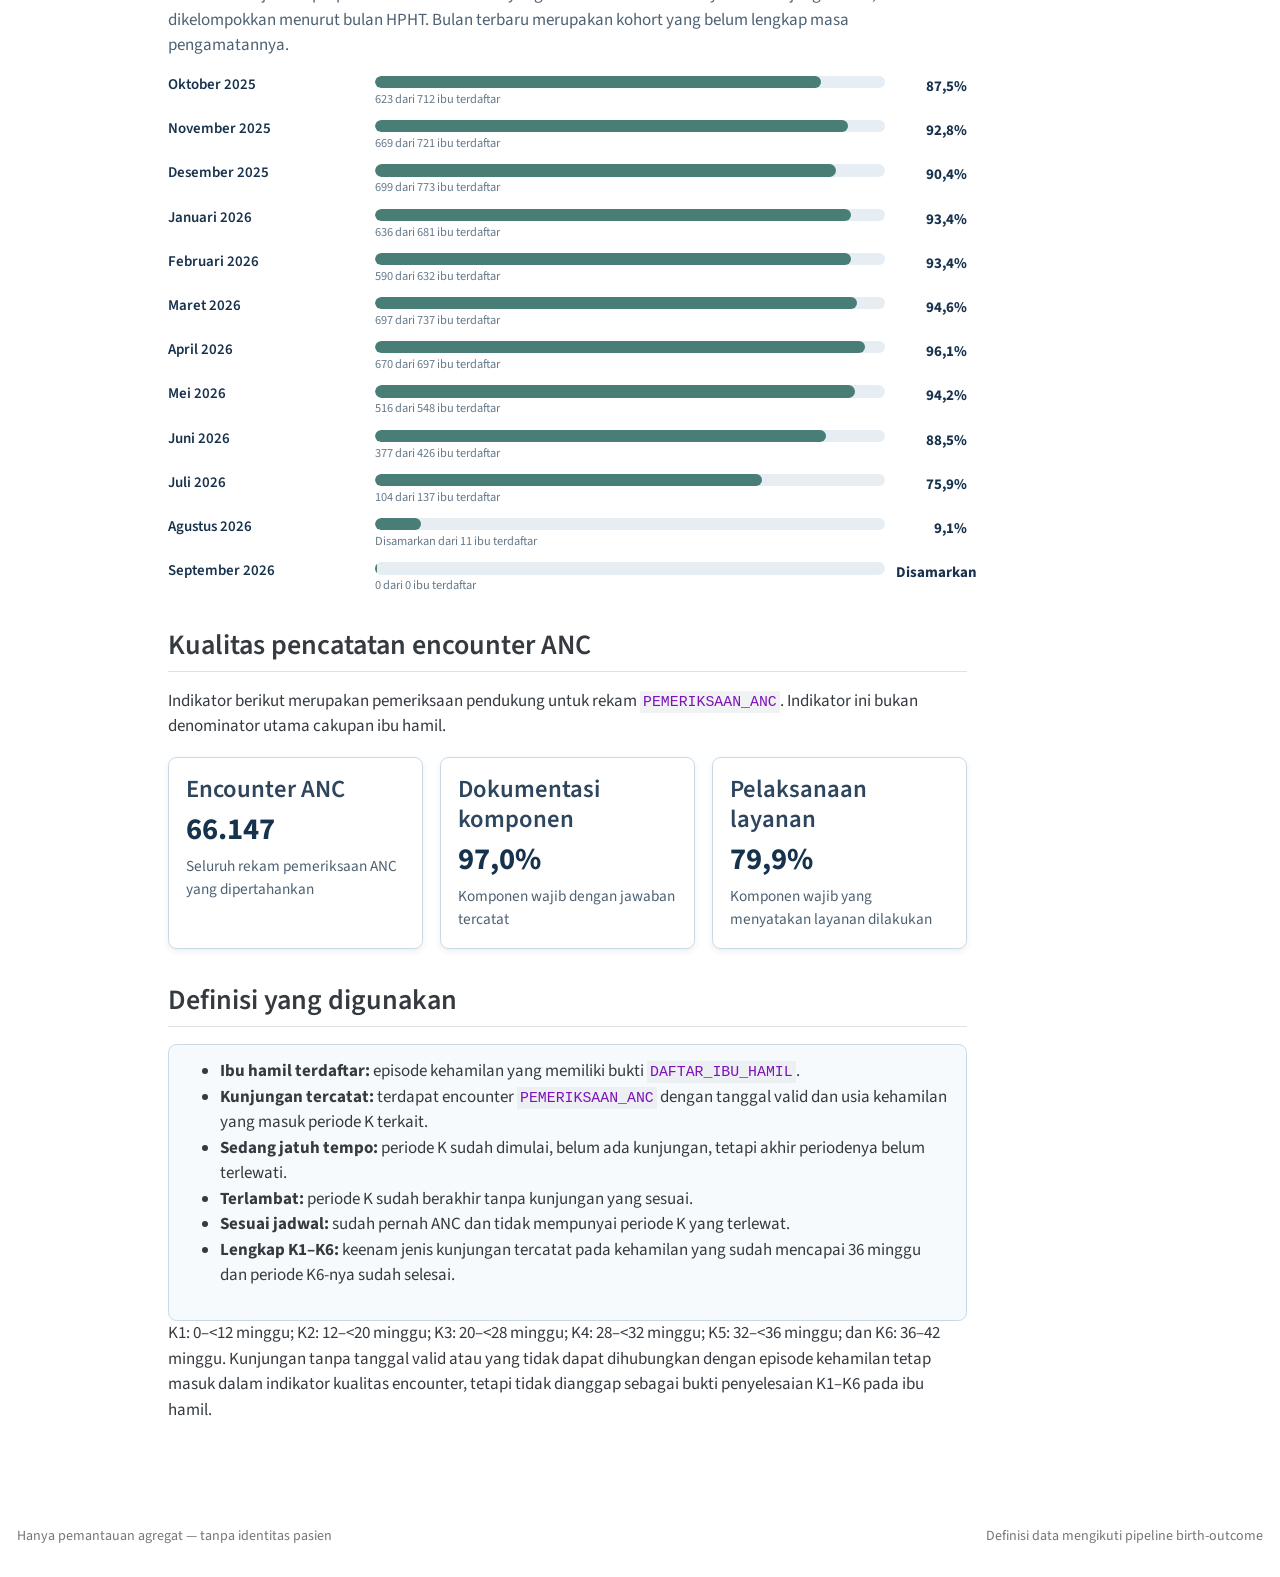
==== commit e24732ad: "Built site for gh-pages" ====
--- a/anc.html
+++ b/anc.html
@@ -6,7 +6,7 @@
 
 <meta name="viewport" content="width=device-width, initial-scale=1.0, user-scalable=yes">
 
-<meta name="description" content="Kelengkapan dokumentasi dan pelaksanaan layanan ANC SIGIZI">
+<meta name="description" content="Pemantauan perjalanan K1–K6 berdasarkan ibu hamil yang terdaftar di SIGIZI">
 
 <title>Pemantauan ANC – Pemantauan SIGIZI–EPUS</title>
 <style>
@@ -133,10 +133,13 @@
     <h2 id="toc-title">Di halaman ini</h2>
    
   <ul>
-  <li><a href="#indikator-utama" id="toc-indikator-utama" class="nav-link active" data-scroll-target="#indikator-utama">Indikator utama</a></li>
-  <li><a href="#hasil-komponen-pada-bulan-terbaru" id="toc-hasil-komponen-pada-bulan-terbaru" class="nav-link" data-scroll-target="#hasil-komponen-pada-bulan-terbaru">Hasil komponen pada bulan terbaru</a></li>
-  <li><a href="#indikator-kualitas-data" id="toc-indikator-kualitas-data" class="nav-link" data-scroll-target="#indikator-kualitas-data">Indikator kualitas data</a></li>
-  <li><a href="#batasan-analisis-saat-ini" id="toc-batasan-analisis-saat-ini" class="nav-link" data-scroll-target="#batasan-analisis-saat-ini">Batasan analisis saat ini</a></li>
+  <li><a href="#ringkasan-ibu-hamil-aktif" id="toc-ringkasan-ibu-hamil-aktif" class="nav-link active" data-scroll-target="#ringkasan-ibu-hamil-aktif">Ringkasan ibu hamil aktif</a></li>
+  <li><a href="#cakupan-k1k6-berdasarkan-ibu-hamil-yang-sudah-mencapai-periodenya" id="toc-cakupan-k1k6-berdasarkan-ibu-hamil-yang-sudah-mencapai-periodenya" class="nav-link" data-scroll-target="#cakupan-k1k6-berdasarkan-ibu-hamil-yang-sudah-mencapai-periodenya">Cakupan K1–K6 berdasarkan ibu hamil yang sudah mencapai periodenya</a></li>
+  <li><a href="#perbandingan-puskesmas" id="toc-perbandingan-puskesmas" class="nav-link" data-scroll-target="#perbandingan-puskesmas">Perbandingan puskesmas</a></li>
+  <li><a href="#desa-prioritas-tindak-lanjut" id="toc-desa-prioritas-tindak-lanjut" class="nav-link" data-scroll-target="#desa-prioritas-tindak-lanjut">Desa prioritas tindak lanjut</a></li>
+  <li><a href="#tren-kohort-hpht" id="toc-tren-kohort-hpht" class="nav-link" data-scroll-target="#tren-kohort-hpht">Tren kohort HPHT</a></li>
+  <li><a href="#kualitas-pencatatan-encounter-anc" id="toc-kualitas-pencatatan-encounter-anc" class="nav-link" data-scroll-target="#kualitas-pencatatan-encounter-anc">Kualitas pencatatan encounter ANC</a></li>
+  <li><a href="#definisi-yang-digunakan" id="toc-definisi-yang-digunakan" class="nav-link" data-scroll-target="#definisi-yang-digunakan">Definisi yang digunakan</a></li>
   </ul>
 <div class="toc-actions"><ul><li><a href="https://github.com/oucru-id/sigizi-epus-monitoring/blob/main/anc.qmd" class="toc-action"><i class="bi bi-github"></i>Lihat sumber</a></li><li><a href="https://github.com/oucru-id/sigizi-epus-monitoring/issues/new" class="toc-action"><i class="bi empty"></i>Laporkan isu</a></li></ul></div></nav>
     </div>
@@ -150,7 +153,7 @@
 
 <div>
   <div class="description">
-    Kelengkapan dokumentasi dan pelaksanaan layanan ANC SIGIZI
+    Pemantauan perjalanan K1–K6 berdasarkan ibu hamil yang terdaftar di SIGIZI
   </div>
 </div>
 
@@ -168,31 +171,1135 @@
 
 
 <div class="status-banner">
-<p><strong>Pemantauan agregat ANC aktif.</strong> Kelengkapan dokumentasi menunjukkan apakah jawaban dicatat; pelaksanaan layanan menunjukkan apakah jawaban tersebut menyatakan bahwa layanan wajib benar-benar dilakukan.</p>
-</div>
-<section id="indikator-utama" class="level2">
-<h2 class="anchored" data-anchor-id="indikator-utama">Indikator utama</h2>
+<p><strong>Dasar pemantauan:</strong> ibu hamil yang tercatat di <code>DAFTAR_IBU_HAMIL</code>. Rekam <code>PEMERIKSAAN_ANC</code> digunakan sebagai bukti kunjungan K1–K6. Kehamilan yang belum memasuki suatu periode K tidak dihitung sebagai tidak lengkap. Status per <strong>7 September 2026</strong>; tanggal ANC valid terbaru <strong>5 September 2026</strong>.</p>
+</div>
+<section id="ringkasan-ibu-hamil-aktif" class="level2">
+<h2 class="anchored" data-anchor-id="ringkasan-ibu-hamil-aktif">Ringkasan ibu hamil aktif</h2>
 <div class="metric-grid">
 <div class="metric-card">
 <h3 class="anchored">
-Kunjungan ANC
+Ibu hamil aktif
+</h3>
+<div class="metric-value">
+4.820
+</div>
+<div class="metric-note">
+Belum tercatat melahirkan dan usia kehamilan 0–42 minggu
+</div>
+</div>
+<div class="metric-card">
+<h3 class="anchored">
+Sudah pernah ANC
+</h3>
+<div class="metric-value">
+92,2%
+</div>
+<div class="metric-note">
+Ibu hamil aktif dengan sedikitnya satu kunjungan ANC bertanggal valid
+</div>
+</div>
+<div class="metric-card">
+<h3 class="anchored">
+Belum pernah ANC
+</h3>
+<div class="metric-value">
+377
+</div>
+<div class="metric-note">
+Prioritas penelusuran karena belum memiliki bukti kunjungan ANC
+</div>
+</div>
+<div class="metric-card">
+<h3 class="anchored">
+Ada kunjungan terlambat
+</h3>
+<div class="metric-value">
+1.523
+</div>
+<div class="metric-note">
+Sedikitnya satu periode kunjungan telah berakhir tanpa bukti ANC
+</div>
+</div>
+<div class="metric-card">
+<h3 class="anchored">
+Sesuai jadwal
+</h3>
+<div class="metric-value">
+60,6%
+</div>
+<div class="metric-note">
+Sudah pernah ANC dan tidak memiliki kunjungan yang terlambat
+</div>
+</div>
+<div class="metric-card">
+<h3 class="anchored">
+Lengkap K1–K6
+</h3>
+<div class="metric-value">
+22,8%
+</div>
+<div class="metric-note">
+Semua K1–K6 tercatat pada kohort yang periode K6-nya telah selesai
+</div>
+</div>
+</div>
+<p class="table-note">
+Populasi pemantauan mencakup 11.149 kehamilan terdaftar dengan HPHT dalam 24 bulan terakhir.
+</p>
+<div class="chart-grid">
+<section id="status-tindak-lanjut-kehamilan-aktif" class="level3 chart-panel">
+<h3 class="anchored" data-anchor-id="status-tindak-lanjut-kehamilan-aktif">Status tindak lanjut kehamilan aktif</h3>
+<div class="monitor-bar-chart">
+<div class="monitor-bar-row">
+<div class="monitor-bar-label">
+Belum pernah ANC
+</div>
+<div class="monitor-bar-content">
+<div class="monitor-bar-track">
+<div class="monitor-bar-fill" style="width:7.8%;background-color:#a63d40;">
+
+</div>
+</div>
+<div class="monitor-bar-detail">
+377 ibu hamil
+</div>
+</div>
+<div class="monitor-bar-value">
+7,8%
+</div>
+</div>
+<div class="monitor-bar-row">
+<div class="monitor-bar-label">
+Ada kunjungan terlambat
+</div>
+<div class="monitor-bar-content">
+<div class="monitor-bar-track">
+<div class="monitor-bar-fill" style="width:31.6%;background-color:#d46b27;">
+
+</div>
+</div>
+<div class="monitor-bar-detail">
+1.523 ibu hamil
+</div>
+</div>
+<div class="monitor-bar-value">
+31,6%
+</div>
+</div>
+<div class="monitor-bar-row">
+<div class="monitor-bar-label">
+Kunjungan sedang jatuh tempo
+</div>
+<div class="monitor-bar-content">
+<div class="monitor-bar-track">
+<div class="monitor-bar-fill" style="width:36.2%;background-color:#d6a51d;">
+
+</div>
+</div>
+<div class="monitor-bar-detail">
+1.744 ibu hamil
+</div>
+</div>
+<div class="monitor-bar-value">
+36,2%
+</div>
+</div>
+<div class="monitor-bar-row">
+<div class="monitor-bar-label">
+Lengkap sampai saat ini
+</div>
+<div class="monitor-bar-content">
+<div class="monitor-bar-track">
+<div class="monitor-bar-fill" style="width:24.4%;background-color:#2f855a;">
+
+</div>
+</div>
+<div class="monitor-bar-detail">
+1.176 ibu hamil
+</div>
+</div>
+<div class="monitor-bar-value">
+24,4%
+</div>
+</div>
+</div>
+</section>
+<section id="jumlah-jenis-kunjungan-k-yang-sudah-tercatat" class="level3 chart-panel">
+<h3 class="anchored" data-anchor-id="jumlah-jenis-kunjungan-k-yang-sudah-tercatat">Jumlah jenis kunjungan K yang sudah tercatat</h3>
+<div class="monitor-bar-chart">
+<div class="monitor-bar-row">
+<div class="monitor-bar-label">
+Belum ada
+</div>
+<div class="monitor-bar-content">
+<div class="monitor-bar-track">
+<div class="monitor-bar-fill" style="width:7.8%;background-color:#4f86ad;">
+
+</div>
+</div>
+<div class="monitor-bar-detail">
+377 ibu hamil
+</div>
+</div>
+<div class="monitor-bar-value">
+7,8%
+</div>
+</div>
+<div class="monitor-bar-row">
+<div class="monitor-bar-label">
+1 jenis K
+</div>
+<div class="monitor-bar-content">
+<div class="monitor-bar-track">
+<div class="monitor-bar-fill" style="width:27.4%;background-color:#4f86ad;">
+
+</div>
+</div>
+<div class="monitor-bar-detail">
+1.321 ibu hamil
+</div>
+</div>
+<div class="monitor-bar-value">
+27,4%
+</div>
+</div>
+<div class="monitor-bar-row">
+<div class="monitor-bar-label">
+2 jenis K
+</div>
+<div class="monitor-bar-content">
+<div class="monitor-bar-track">
+<div class="monitor-bar-fill" style="width:26.1%;background-color:#4f86ad;">
+
+</div>
+</div>
+<div class="monitor-bar-detail">
+1.260 ibu hamil
+</div>
+</div>
+<div class="monitor-bar-value">
+26,1%
+</div>
+</div>
+<div class="monitor-bar-row">
+<div class="monitor-bar-label">
+3 jenis K
+</div>
+<div class="monitor-bar-content">
+<div class="monitor-bar-track">
+<div class="monitor-bar-fill" style="width:20.5%;background-color:#4f86ad;">
+
+</div>
+</div>
+<div class="monitor-bar-detail">
+986 ibu hamil
+</div>
+</div>
+<div class="monitor-bar-value">
+20,5%
+</div>
+</div>
+<div class="monitor-bar-row">
+<div class="monitor-bar-label">
+4 jenis K
+</div>
+<div class="monitor-bar-content">
+<div class="monitor-bar-track">
+<div class="monitor-bar-fill" style="width:9.9%;background-color:#4f86ad;">
+
+</div>
+</div>
+<div class="monitor-bar-detail">
+479 ibu hamil
+</div>
+</div>
+<div class="monitor-bar-value">
+9,9%
+</div>
+</div>
+<div class="monitor-bar-row">
+<div class="monitor-bar-label">
+5 jenis K
+</div>
+<div class="monitor-bar-content">
+<div class="monitor-bar-track">
+<div class="monitor-bar-fill" style="width:6.5%;background-color:#4f86ad;">
+
+</div>
+</div>
+<div class="monitor-bar-detail">
+311 ibu hamil
+</div>
+</div>
+<div class="monitor-bar-value">
+6,5%
+</div>
+</div>
+<div class="monitor-bar-row">
+<div class="monitor-bar-label">
+6 jenis K
+</div>
+<div class="monitor-bar-content">
+<div class="monitor-bar-track">
+<div class="monitor-bar-fill" style="width:1.8%;background-color:#4f86ad;">
+
+</div>
+</div>
+<div class="monitor-bar-detail">
+86 ibu hamil
+</div>
+</div>
+<div class="monitor-bar-value">
+1,8%
+</div>
+</div>
+</div>
+</section>
+</div>
+</section>
+<section id="cakupan-k1k6-berdasarkan-ibu-hamil-yang-sudah-mencapai-periodenya" class="level2">
+<h2 class="anchored" data-anchor-id="cakupan-k1k6-berdasarkan-ibu-hamil-yang-sudah-mencapai-periodenya">Cakupan K1–K6 berdasarkan ibu hamil yang sudah mencapai periodenya</h2>
+<p class="dashboard-section-intro">
+Setiap K mempunyai populasi acuan yang berbeda. Sebagai contoh, K6 hanya dinilai pada kehamilan yang sudah mencapai 36 minggu; ibu pada trimester awal tidak masuk dalam populasi acuan K6.
+</p>
+<div class="monitor-bar-chart">
+<div class="monitor-bar-row">
+<div class="monitor-bar-label">
+K1 (0–&lt;12 minggu)
+</div>
+<div class="monitor-bar-content">
+<div class="monitor-bar-track">
+<div class="monitor-bar-fill" style="width:62.2%;background-color:#2b6f9f;">
+
+</div>
+</div>
+<div class="monitor-bar-detail">
+6.914 dari 11.115 ibu yang sudah mencapai periode
+</div>
+</div>
+<div class="monitor-bar-value">
+62,2%
+</div>
+</div>
+<div class="monitor-bar-row">
+<div class="monitor-bar-label">
+K2 (12–&lt;20 minggu)
+</div>
+<div class="monitor-bar-content">
+<div class="monitor-bar-track">
+<div class="monitor-bar-fill" style="width:67.3%;background-color:#2b6f9f;">
+
+</div>
+</div>
+<div class="monitor-bar-detail">
+7.267 dari 10.797 ibu yang sudah mencapai periode
+</div>
+</div>
+<div class="monitor-bar-value">
+67,3%
+</div>
+</div>
+<div class="monitor-bar-row">
+<div class="monitor-bar-label">
+K3 (20–&lt;28 minggu)
+</div>
+<div class="monitor-bar-content">
+<div class="monitor-bar-track">
+<div class="monitor-bar-fill" style="width:67.7%;background-color:#2b6f9f;">
+
+</div>
+</div>
+<div class="monitor-bar-detail">
+6.638 dari 9.807 ibu yang sudah mencapai periode
+</div>
+</div>
+<div class="monitor-bar-value">
+67,7%
+</div>
+</div>
+<div class="monitor-bar-row">
+<div class="monitor-bar-label">
+K4 (28–&lt;32 minggu)
+</div>
+<div class="monitor-bar-content">
+<div class="monitor-bar-track">
+<div class="monitor-bar-fill" style="width:59.0%;background-color:#2b6f9f;">
+
+</div>
+</div>
+<div class="monitor-bar-detail">
+4.948 dari 8.391 ibu yang sudah mencapai periode
+</div>
+</div>
+<div class="monitor-bar-value">
+59,0%
+</div>
+</div>
+<div class="monitor-bar-row">
+<div class="monitor-bar-label">
+K5 (32–&lt;36 minggu)
+</div>
+<div class="monitor-bar-content">
+<div class="monitor-bar-track">
+<div class="monitor-bar-fill" style="width:57.6%;background-color:#2b6f9f;">
+
+</div>
+</div>
+<div class="monitor-bar-detail">
+4.451 dari 7.733 ibu yang sudah mencapai periode
+</div>
+</div>
+<div class="monitor-bar-value">
+57,6%
+</div>
+</div>
+<div class="monitor-bar-row">
+<div class="monitor-bar-label">
+K6 (36–42 minggu)
+</div>
+<div class="monitor-bar-content">
+<div class="monitor-bar-track">
+<div class="monitor-bar-fill" style="width:49.8%;background-color:#2b6f9f;">
+
+</div>
+</div>
+<div class="monitor-bar-detail">
+3.364 dari 6.750 ibu yang sudah mencapai periode
+</div>
+</div>
+<div class="monitor-bar-value">
+49,8%
+</div>
+</div>
+</div>
+<table class="caption-top table">
+<colgroup>
+<col style="width: 9%">
+<col style="width: 12%">
+<col style="width: 20%">
+<col style="width: 17%">
+<col style="width: 17%">
+<col style="width: 15%">
+<col style="width: 7%">
+</colgroup>
+<thead>
+<tr class="header">
+<th style="text-align: left;">Kunjungan</th>
+<th style="text-align: left;">Periode</th>
+<th style="text-align: left;">Sudah mencapai periode</th>
+<th style="text-align: left;">Kunjungan tercatat</th>
+<th style="text-align: left;">Sedang jatuh tempo</th>
+<th style="text-align: left;">Periode terlewat</th>
+<th style="text-align: left;">Cakupan</th>
+</tr>
+</thead>
+<tbody>
+<tr class="odd">
+<td style="text-align: left;">K1</td>
+<td style="text-align: left;">0–&lt;12 minggu</td>
+<td style="text-align: left;">11.115</td>
+<td style="text-align: left;">6.914</td>
+<td style="text-align: left;">67</td>
+<td style="text-align: left;">4.134</td>
+<td style="text-align: left;">62,2%</td>
+</tr>
+<tr class="even">
+<td style="text-align: left;">K2</td>
+<td style="text-align: left;">12–&lt;20 minggu</td>
+<td style="text-align: left;">10.797</td>
+<td style="text-align: left;">7.267</td>
+<td style="text-align: left;">541</td>
+<td style="text-align: left;">2.989</td>
+<td style="text-align: left;">67,3%</td>
+</tr>
+<tr class="odd">
+<td style="text-align: left;">K3</td>
+<td style="text-align: left;">20–&lt;28 minggu</td>
+<td style="text-align: left;">9.807</td>
+<td style="text-align: left;">6.638</td>
+<td style="text-align: left;">842</td>
+<td style="text-align: left;">2.327</td>
+<td style="text-align: left;">67,7%</td>
+</tr>
+<tr class="even">
+<td style="text-align: left;">K4</td>
+<td style="text-align: left;">28–&lt;32 minggu</td>
+<td style="text-align: left;">8.391</td>
+<td style="text-align: left;">4.948</td>
+<td style="text-align: left;">524</td>
+<td style="text-align: left;">2.919</td>
+<td style="text-align: left;">59,0%</td>
+</tr>
+<tr class="odd">
+<td style="text-align: left;">K5</td>
+<td style="text-align: left;">32–&lt;36 minggu</td>
+<td style="text-align: left;">7.733</td>
+<td style="text-align: left;">4.451</td>
+<td style="text-align: left;">563</td>
+<td style="text-align: left;">2.719</td>
+<td style="text-align: left;">57,6%</td>
+</tr>
+<tr class="even">
+<td style="text-align: left;">K6</td>
+<td style="text-align: left;">36–42 minggu</td>
+<td style="text-align: left;">6.750</td>
+<td style="text-align: left;">3.364</td>
+<td style="text-align: left;">756</td>
+<td style="text-align: left;">2.630</td>
+<td style="text-align: left;">49,8%</td>
+</tr>
+</tbody>
+</table>
+</section>
+<section id="perbandingan-puskesmas" class="level2">
+<h2 class="anchored" data-anchor-id="perbandingan-puskesmas">Perbandingan puskesmas</h2>
+<p class="dashboard-section-intro">
+Tabel diurutkan menurut jumlah ibu hamil aktif yang memiliki kunjungan terlambat. Gunakan tabel ini untuk menentukan wilayah yang memerlukan tindak lanjut terlebih dahulu.
+</p>
+<table class="caption-top table">
+<colgroup>
+<col style="width: 18%">
+<col style="width: 18%">
+<col style="width: 19%">
+<col style="width: 12%">
+<col style="width: 13%">
+<col style="width: 16%">
+</colgroup>
+<thead>
+<tr class="header">
+<th style="text-align: left;">Puskesmas</th>
+<th style="text-align: left;">Ibu hamil aktif</th>
+<th style="text-align: left;">Belum pernah ANC</th>
+<th style="text-align: left;">Terlambat</th>
+<th style="text-align: left;">Jatuh tempo</th>
+<th style="text-align: left;">Sesuai jadwal</th>
+</tr>
+</thead>
+<tbody>
+<tr class="odd">
+<td style="text-align: left;">SEKOTONG</td>
+<td style="text-align: left;">191</td>
+<td style="text-align: left;">14</td>
+<td style="text-align: left;">112</td>
+<td style="text-align: left;">55</td>
+<td style="text-align: left;">34,0%</td>
+</tr>
+<tr class="even">
+<td style="text-align: left;">PELANGAN</td>
+<td style="text-align: left;">221</td>
+<td style="text-align: left;">32</td>
+<td style="text-align: left;">107</td>
+<td style="text-align: left;">61</td>
+<td style="text-align: left;">37,1%</td>
+</tr>
+<tr class="odd">
+<td style="text-align: left;">KURIPAN</td>
+<td style="text-align: left;">386</td>
+<td style="text-align: left;">29</td>
+<td style="text-align: left;">95</td>
+<td style="text-align: left;">168</td>
+<td style="text-align: left;">67,9%</td>
+</tr>
+<tr class="even">
+<td style="text-align: left;">DASAN TAPEN</td>
+<td style="text-align: left;">324</td>
+<td style="text-align: left;">34</td>
+<td style="text-align: left;">84</td>
+<td style="text-align: left;">139</td>
+<td style="text-align: left;">63,6%</td>
+</tr>
+<tr class="odd">
+<td style="text-align: left;">PERAMPUAN</td>
+<td style="text-align: left;">284</td>
+<td style="text-align: left;">40</td>
+<td style="text-align: left;">83</td>
+<td style="text-align: left;">102</td>
+<td style="text-align: left;">56,7%</td>
+</tr>
+<tr class="even">
+<td style="text-align: left;">SESELA</td>
+<td style="text-align: left;">222</td>
+<td style="text-align: left;">48</td>
+<td style="text-align: left;">81</td>
+<td style="text-align: left;">52</td>
+<td style="text-align: left;">41,9%</td>
+</tr>
+<tr class="odd">
+<td style="text-align: left;">KEDIRI</td>
+<td style="text-align: left;">277</td>
+<td style="text-align: left;">7</td>
+<td style="text-align: left;">75</td>
+<td style="text-align: left;">110</td>
+<td style="text-align: left;">70,4%</td>
+</tr>
+<tr class="even">
+<td style="text-align: left;">SURANADI</td>
+<td style="text-align: left;">167</td>
+<td style="text-align: left;">18</td>
+<td style="text-align: left;">71</td>
+<td style="text-align: left;">49</td>
+<td style="text-align: left;">46,7%</td>
+</tr>
+<tr class="odd">
+<td style="text-align: left;">GERUNG</td>
+<td style="text-align: left;">276</td>
+<td style="text-align: left;">28</td>
+<td style="text-align: left;">69</td>
+<td style="text-align: left;">93</td>
+<td style="text-align: left;">64,9%</td>
+</tr>
+<tr class="even">
+<td style="text-align: left;">LINGSAR</td>
+<td style="text-align: left;">188</td>
+<td style="text-align: left;">6</td>
+<td style="text-align: left;">68</td>
+<td style="text-align: left;">66</td>
+<td style="text-align: left;">60,6%</td>
+</tr>
+<tr class="odd">
+<td style="text-align: left;">LABUAPI</td>
+<td style="text-align: left;">216</td>
+<td style="text-align: left;">11</td>
+<td style="text-align: left;">67</td>
+<td style="text-align: left;">93</td>
+<td style="text-align: left;">63,9%</td>
+</tr>
+<tr class="even">
+<td style="text-align: left;">EYAT MAYANG</td>
+<td style="text-align: left;">205</td>
+<td style="text-align: left;">29</td>
+<td style="text-align: left;">66</td>
+<td style="text-align: left;">57</td>
+<td style="text-align: left;">53,7%</td>
+</tr>
+<tr class="odd">
+<td style="text-align: left;">NARMADA</td>
+<td style="text-align: left;">297</td>
+<td style="text-align: left;">46</td>
+<td style="text-align: left;">62</td>
+<td style="text-align: left;">94</td>
+<td style="text-align: left;">63,6%</td>
+</tr>
+<tr class="even">
+<td style="text-align: left;">JEMBATAN KEMBAR</td>
+<td style="text-align: left;">219</td>
+<td style="text-align: left;">16</td>
+<td style="text-align: left;">52</td>
+<td style="text-align: left;">98</td>
+<td style="text-align: left;">68,9%</td>
+</tr>
+<tr class="odd">
+<td style="text-align: left;">BANYUMULEK</td>
+<td style="text-align: left;">152</td>
+<td style="text-align: left;">6</td>
+<td style="text-align: left;">52</td>
+<td style="text-align: left;">65</td>
+<td style="text-align: left;">61,8%</td>
+</tr>
+<tr class="even">
+<td style="text-align: left;">GUNUNGSARI</td>
+<td style="text-align: left;">Disamarkan</td>
+<td style="text-align: left;">Disamarkan</td>
+<td style="text-align: left;">Disamarkan</td>
+<td style="text-align: left;">Disamarkan</td>
+<td style="text-align: left;">Disamarkan</td>
+</tr>
+<tr class="odd">
+<td style="text-align: left;">MENINTING</td>
+<td style="text-align: left;">Disamarkan</td>
+<td style="text-align: left;">Disamarkan</td>
+<td style="text-align: left;">Disamarkan</td>
+<td style="text-align: left;">Disamarkan</td>
+<td style="text-align: left;">Disamarkan</td>
+</tr>
+<tr class="even">
+<td style="text-align: left;">PENIMBUNG</td>
+<td style="text-align: left;">Disamarkan</td>
+<td style="text-align: left;">Disamarkan</td>
+<td style="text-align: left;">Disamarkan</td>
+<td style="text-align: left;">Disamarkan</td>
+<td style="text-align: left;">Disamarkan</td>
+</tr>
+<tr class="odd">
+<td style="text-align: left;">SEDAU</td>
+<td style="text-align: left;">Disamarkan</td>
+<td style="text-align: left;">Disamarkan</td>
+<td style="text-align: left;">Disamarkan</td>
+<td style="text-align: left;">Disamarkan</td>
+<td style="text-align: left;">Disamarkan</td>
+</tr>
+<tr class="even">
+<td style="text-align: left;">SIGERONGAN</td>
+<td style="text-align: left;">Disamarkan</td>
+<td style="text-align: left;">Disamarkan</td>
+<td style="text-align: left;">Disamarkan</td>
+<td style="text-align: left;">Disamarkan</td>
+<td style="text-align: left;">Disamarkan</td>
+</tr>
+</tbody>
+</table>
+<p class="table-note">
+Jumlah 1–4 disamarkan pada tabel publik. Puskesmas dengan nilai “Disamarkan” tetap tercakup dalam ringkasan kabupaten.
+</p>
+</section>
+<section id="desa-prioritas-tindak-lanjut" class="level2">
+<h2 class="anchored" data-anchor-id="desa-prioritas-tindak-lanjut">Desa prioritas tindak lanjut</h2>
+<table class="caption-top table">
+<colgroup>
+<col style="width: 12%">
+<col style="width: 15%">
+<col style="width: 16%">
+<col style="width: 17%">
+<col style="width: 10%">
+<col style="width: 12%">
+<col style="width: 14%">
+</colgroup>
+<thead>
+<tr class="header">
+<th style="text-align: left;">Puskesmas</th>
+<th style="text-align: left;">Desa</th>
+<th style="text-align: left;">Ibu hamil aktif</th>
+<th style="text-align: left;">Belum pernah ANC</th>
+<th style="text-align: left;">Terlambat</th>
+<th style="text-align: left;">Jatuh tempo</th>
+<th style="text-align: left;">Sesuai jadwal</th>
+</tr>
+</thead>
+<tbody>
+<tr class="odd">
+<td style="text-align: left;">KURIPAN</td>
+<td style="text-align: left;">KURIPAN DESA</td>
+<td style="text-align: left;">83</td>
+<td style="text-align: left;">25</td>
+<td style="text-align: left;">9</td>
+<td style="text-align: left;">37</td>
+<td style="text-align: left;">59,0%</td>
+</tr>
+<tr class="even">
+<td style="text-align: left;">SESELA</td>
+<td style="text-align: left;">SESELA</td>
+<td style="text-align: left;">106</td>
+<td style="text-align: left;">24</td>
+<td style="text-align: left;">37</td>
+<td style="text-align: left;">25</td>
+<td style="text-align: left;">42,5%</td>
+</tr>
+<tr class="odd">
+<td style="text-align: left;">PELANGAN</td>
+<td style="text-align: left;">BATU PUTIH</td>
+<td style="text-align: left;">34</td>
+<td style="text-align: left;">22</td>
+<td style="text-align: left;">12</td>
+<td style="text-align: left;">0</td>
+<td style="text-align: left;">0,0%</td>
+</tr>
+<tr class="even">
+<td style="text-align: left;">PERAMPUAN</td>
+<td style="text-align: left;">KARANG BONGKOT</td>
+<td style="text-align: left;">72</td>
+<td style="text-align: left;">19</td>
+<td style="text-align: left;">14</td>
+<td style="text-align: left;">22</td>
+<td style="text-align: left;">54,2%</td>
+</tr>
+<tr class="odd">
+<td style="text-align: left;">SESELA</td>
+<td style="text-align: left;">JATISELA</td>
+<td style="text-align: left;">53</td>
+<td style="text-align: left;">15</td>
+<td style="text-align: left;">21</td>
+<td style="text-align: left;">11</td>
+<td style="text-align: left;">32,1%</td>
+</tr>
+<tr class="even">
+<td style="text-align: left;">NARMADA</td>
+<td style="text-align: left;">KRAMA JAYA</td>
+<td style="text-align: left;">47</td>
+<td style="text-align: left;">11</td>
+<td style="text-align: left;">7</td>
+<td style="text-align: left;">16</td>
+<td style="text-align: left;">61,7%</td>
+</tr>
+<tr class="odd">
+<td style="text-align: left;">SEKOTONG</td>
+<td style="text-align: left;">BUWUN MAS</td>
+<td style="text-align: left;">76</td>
+<td style="text-align: left;">11</td>
+<td style="text-align: left;">49</td>
+<td style="text-align: left;">14</td>
+<td style="text-align: left;">21,1%</td>
+</tr>
+<tr class="even">
+<td style="text-align: left;">EYAT MAYANG</td>
+<td style="text-align: left;">LABUAN TERENG</td>
+<td style="text-align: left;">54</td>
+<td style="text-align: left;">10</td>
+<td style="text-align: left;">20</td>
+<td style="text-align: left;">17</td>
+<td style="text-align: left;">44,4%</td>
+</tr>
+<tr class="odd">
+<td style="text-align: left;">EYAT MAYANG</td>
+<td style="text-align: left;">SEKOTONG TIMUR</td>
+<td style="text-align: left;">38</td>
+<td style="text-align: left;">10</td>
+<td style="text-align: left;">9</td>
+<td style="text-align: left;">12</td>
+<td style="text-align: left;">50,0%</td>
+</tr>
+<tr class="even">
+<td style="text-align: left;">PERAMPUAN</td>
+<td style="text-align: left;">TERONG TAWAH</td>
+<td style="text-align: left;">66</td>
+<td style="text-align: left;">9</td>
+<td style="text-align: left;">25</td>
+<td style="text-align: left;">23</td>
+<td style="text-align: left;">48,5%</td>
+</tr>
+<tr class="odd">
+<td style="text-align: left;">SESELA</td>
+<td style="text-align: left;">MIDANG</td>
+<td style="text-align: left;">63</td>
+<td style="text-align: left;">9</td>
+<td style="text-align: left;">23</td>
+<td style="text-align: left;">16</td>
+<td style="text-align: left;">49,2%</td>
+</tr>
+<tr class="even">
+<td style="text-align: left;">GERUNG</td>
+<td style="text-align: left;">BANYU URIP</td>
+<td style="text-align: left;">77</td>
+<td style="text-align: left;">7</td>
+<td style="text-align: left;">16</td>
+<td style="text-align: left;">28</td>
+<td style="text-align: left;">70,1%</td>
+</tr>
+<tr class="odd">
+<td style="text-align: left;">GERUNG</td>
+<td style="text-align: left;">GERUNG UTARA</td>
+<td style="text-align: left;">39</td>
+<td style="text-align: left;">7</td>
+<td style="text-align: left;">8</td>
+<td style="text-align: left;">13</td>
+<td style="text-align: left;">61,5%</td>
+</tr>
+<tr class="even">
+<td style="text-align: left;">SURANADI</td>
+<td style="text-align: left;">SELAT</td>
+<td style="text-align: left;">36</td>
+<td style="text-align: left;">7</td>
+<td style="text-align: left;">9</td>
+<td style="text-align: left;">11</td>
+<td style="text-align: left;">55,6%</td>
+</tr>
+<tr class="odd">
+<td style="text-align: left;">NARMADA</td>
+<td style="text-align: left;">DASAN TERENG</td>
+<td style="text-align: left;">39</td>
+<td style="text-align: left;">7</td>
+<td style="text-align: left;">5</td>
+<td style="text-align: left;">11</td>
+<td style="text-align: left;">69,2%</td>
+</tr>
+<tr class="even">
+<td style="text-align: left;">LABUAPI</td>
+<td style="text-align: left;">BENGKEL</td>
+<td style="text-align: left;">52</td>
+<td style="text-align: left;">6</td>
+<td style="text-align: left;">18</td>
+<td style="text-align: left;">21</td>
+<td style="text-align: left;">53,8%</td>
+</tr>
+<tr class="odd">
+<td style="text-align: left;">DASAN TAPEN</td>
+<td style="text-align: left;">BELEKE</td>
+<td style="text-align: left;">51</td>
+<td style="text-align: left;">6</td>
+<td style="text-align: left;">22</td>
+<td style="text-align: left;">18</td>
+<td style="text-align: left;">45,1%</td>
+</tr>
+<tr class="even">
+<td style="text-align: left;">DASAN TAPEN</td>
+<td style="text-align: left;">DASAN TAPEN</td>
+<td style="text-align: left;">42</td>
+<td style="text-align: left;">6</td>
+<td style="text-align: left;">12</td>
+<td style="text-align: left;">18</td>
+<td style="text-align: left;">57,1%</td>
+</tr>
+<tr class="odd">
+<td style="text-align: left;">SURANADI</td>
+<td style="text-align: left;">SURANADI</td>
+<td style="text-align: left;">49</td>
+<td style="text-align: left;">6</td>
+<td style="text-align: left;">27</td>
+<td style="text-align: left;">8</td>
+<td style="text-align: left;">32,7%</td>
+</tr>
+<tr class="even">
+<td style="text-align: left;">DASAN TAPEN</td>
+<td style="text-align: left;">GAPUK</td>
+<td style="text-align: left;">29</td>
+<td style="text-align: left;">6</td>
+<td style="text-align: left;">15</td>
+<td style="text-align: left;">7</td>
+<td style="text-align: left;">27,6%</td>
+</tr>
+</tbody>
+</table>
+<p class="table-note">
+Ditampilkan maksimal 20 desa dengan jumlah “belum pernah ANC” dan “terlambat” tertinggi, setelah penyamaran jumlah kecil.
+</p>
+</section>
+<section id="tren-kohort-hpht" class="level2">
+<h2 class="anchored" data-anchor-id="tren-kohort-hpht">Tren kohort HPHT</h2>
+<p class="dashboard-section-intro">
+Grafik menunjukkan proporsi ibu hamil terdaftar yang sudah memiliki sedikitnya satu kunjungan ANC, dikelompokkan menurut bulan HPHT. Bulan terbaru merupakan kohort yang belum lengkap masa pengamatannya.
+</p>
+<div class="monitor-bar-chart">
+<div class="monitor-bar-row">
+<div class="monitor-bar-label">
+Oktober 2025
+</div>
+<div class="monitor-bar-content">
+<div class="monitor-bar-track">
+<div class="monitor-bar-fill" style="width:87.5%;background-color:#497e76;">
+
+</div>
+</div>
+<div class="monitor-bar-detail">
+623 dari 712 ibu terdaftar
+</div>
+</div>
+<div class="monitor-bar-value">
+87,5%
+</div>
+</div>
+<div class="monitor-bar-row">
+<div class="monitor-bar-label">
+November 2025
+</div>
+<div class="monitor-bar-content">
+<div class="monitor-bar-track">
+<div class="monitor-bar-fill" style="width:92.8%;background-color:#497e76;">
+
+</div>
+</div>
+<div class="monitor-bar-detail">
+669 dari 721 ibu terdaftar
+</div>
+</div>
+<div class="monitor-bar-value">
+92,8%
+</div>
+</div>
+<div class="monitor-bar-row">
+<div class="monitor-bar-label">
+Desember 2025
+</div>
+<div class="monitor-bar-content">
+<div class="monitor-bar-track">
+<div class="monitor-bar-fill" style="width:90.4%;background-color:#497e76;">
+
+</div>
+</div>
+<div class="monitor-bar-detail">
+699 dari 773 ibu terdaftar
+</div>
+</div>
+<div class="monitor-bar-value">
+90,4%
+</div>
+</div>
+<div class="monitor-bar-row">
+<div class="monitor-bar-label">
+Januari 2026
+</div>
+<div class="monitor-bar-content">
+<div class="monitor-bar-track">
+<div class="monitor-bar-fill" style="width:93.4%;background-color:#497e76;">
+
+</div>
+</div>
+<div class="monitor-bar-detail">
+636 dari 681 ibu terdaftar
+</div>
+</div>
+<div class="monitor-bar-value">
+93,4%
+</div>
+</div>
+<div class="monitor-bar-row">
+<div class="monitor-bar-label">
+Februari 2026
+</div>
+<div class="monitor-bar-content">
+<div class="monitor-bar-track">
+<div class="monitor-bar-fill" style="width:93.4%;background-color:#497e76;">
+
+</div>
+</div>
+<div class="monitor-bar-detail">
+590 dari 632 ibu terdaftar
+</div>
+</div>
+<div class="monitor-bar-value">
+93,4%
+</div>
+</div>
+<div class="monitor-bar-row">
+<div class="monitor-bar-label">
+Maret 2026
+</div>
+<div class="monitor-bar-content">
+<div class="monitor-bar-track">
+<div class="monitor-bar-fill" style="width:94.6%;background-color:#497e76;">
+
+</div>
+</div>
+<div class="monitor-bar-detail">
+697 dari 737 ibu terdaftar
+</div>
+</div>
+<div class="monitor-bar-value">
+94,6%
+</div>
+</div>
+<div class="monitor-bar-row">
+<div class="monitor-bar-label">
+April 2026
+</div>
+<div class="monitor-bar-content">
+<div class="monitor-bar-track">
+<div class="monitor-bar-fill" style="width:96.1%;background-color:#497e76;">
+
+</div>
+</div>
+<div class="monitor-bar-detail">
+670 dari 697 ibu terdaftar
+</div>
+</div>
+<div class="monitor-bar-value">
+96,1%
+</div>
+</div>
+<div class="monitor-bar-row">
+<div class="monitor-bar-label">
+Mei 2026
+</div>
+<div class="monitor-bar-content">
+<div class="monitor-bar-track">
+<div class="monitor-bar-fill" style="width:94.2%;background-color:#497e76;">
+
+</div>
+</div>
+<div class="monitor-bar-detail">
+516 dari 548 ibu terdaftar
+</div>
+</div>
+<div class="monitor-bar-value">
+94,2%
+</div>
+</div>
+<div class="monitor-bar-row">
+<div class="monitor-bar-label">
+Juni 2026
+</div>
+<div class="monitor-bar-content">
+<div class="monitor-bar-track">
+<div class="monitor-bar-fill" style="width:88.5%;background-color:#497e76;">
+
+</div>
+</div>
+<div class="monitor-bar-detail">
+377 dari 426 ibu terdaftar
+</div>
+</div>
+<div class="monitor-bar-value">
+88,5%
+</div>
+</div>
+<div class="monitor-bar-row">
+<div class="monitor-bar-label">
+Juli 2026
+</div>
+<div class="monitor-bar-content">
+<div class="monitor-bar-track">
+<div class="monitor-bar-fill" style="width:75.9%;background-color:#497e76;">
+
+</div>
+</div>
+<div class="monitor-bar-detail">
+104 dari 137 ibu terdaftar
+</div>
+</div>
+<div class="monitor-bar-value">
+75,9%
+</div>
+</div>
+<div class="monitor-bar-row">
+<div class="monitor-bar-label">
+Agustus 2026
+</div>
+<div class="monitor-bar-content">
+<div class="monitor-bar-track">
+<div class="monitor-bar-fill" style="width:9.1%;background-color:#497e76;">
+
+</div>
+</div>
+<div class="monitor-bar-detail">
+Disamarkan dari 11 ibu terdaftar
+</div>
+</div>
+<div class="monitor-bar-value">
+9,1%
+</div>
+</div>
+<div class="monitor-bar-row">
+<div class="monitor-bar-label">
+September 2026
+</div>
+<div class="monitor-bar-content">
+<div class="monitor-bar-track">
+<div class="monitor-bar-fill" style="width:0.0%;background-color:#497e76;">
+
+</div>
+</div>
+<div class="monitor-bar-detail">
+0 dari 0 ibu terdaftar
+</div>
+</div>
+<div class="monitor-bar-value">
+Disamarkan
+</div>
+</div>
+</div>
+</section>
+<section id="kualitas-pencatatan-encounter-anc" class="level2">
+<h2 class="anchored" data-anchor-id="kualitas-pencatatan-encounter-anc">Kualitas pencatatan encounter ANC</h2>
+<p>Indikator berikut merupakan pemeriksaan pendukung untuk rekam <code>PEMERIKSAAN_ANC</code>. Indikator ini bukan denominator utama cakupan ibu hamil.</p>
+<div class="metric-grid">
+<div class="metric-card">
+<h3 class="anchored">
+Encounter ANC
 </h3>
 <div class="metric-value">
 66.147
 </div>
 <div class="metric-note">
-Rekam kunjungan ANC SIGIZI yang dipertahankan dan telah dideduplikasi
+Seluruh rekam pemeriksaan ANC yang dipertahankan
 </div>
 </div>
 <div class="metric-card">
 <h3 class="anchored">
-Kelengkapan dokumentasi
+Dokumentasi komponen
 </h3>
 <div class="metric-value">
 97,0%
 </div>
 <div class="metric-note">
-Komponen wajib dengan jawaban yang tercatat
+Komponen wajib dengan jawaban tercatat
 </div>
 </div>
 <div class="metric-card">
@@ -203,474 +1310,24 @@
 79,9%
 </div>
 <div class="metric-note">
-Komponen wajib yang menunjukkan layanan telah dilakukan
-</div>
-</div>
-<div class="metric-card">
-<h3 class="anchored">
-Kunjungan terdokumentasi lengkap
-</h3>
-<div class="metric-value">
-78,2%
-</div>
-<div class="metric-note">
-Kunjungan dengan seluruh jawaban wajib tercatat
-</div>
-</div>
-<div class="metric-card">
-<h3 class="anchored">
-Seluruh layanan wajib dilakukan
-</h3>
-<div class="metric-value">
-19,3%
-</div>
-<div class="metric-note">
-Kunjungan dengan seluruh layanan wajib telah dilakukan
-</div>
-</div>
-<div class="metric-card">
-<h3 class="anchored">
-Penetapan episode kehamilan
-</h3>
-<div class="metric-value">
-86,6%
-</div>
-<div class="metric-note">
-Kunjungan yang terhubung dengan episode kehamilan SIGIZI
-</div>
-</div>
-</div>
-<p>Kelengkapan dokumentasi tidak sama dengan pelaksanaan layanan klinis. Sebagai contoh, <code>Tidak diperiksa</code> merupakan jawaban yang tercatat, tetapi tidak menunjukkan bahwa pemeriksaan telah dilakukan.</p>
+Komponen wajib yang menyatakan layanan dilakukan
+</div>
+</div>
+</div>
 </section>
-<section id="hasil-komponen-pada-bulan-terbaru" class="level2">
-<h2 class="anchored" data-anchor-id="hasil-komponen-pada-bulan-terbaru">Hasil komponen pada bulan terbaru</h2>
-<p>Agregat tingkat kabupaten untuk <strong>September 2026</strong>. Hasil diurutkan menurut kunjungan dan pelaksanaan layanan terendah.</p>
-<table class="caption-top table">
-<colgroup>
-<col style="width: 9%">
-<col style="width: 36%">
-<col style="width: 10%">
-<col style="width: 23%">
-<col style="width: 19%">
-</colgroup>
-<thead>
-<tr class="header">
-<th style="text-align: left;">Kunjungan</th>
-<th style="text-align: left;">Komponen</th>
-<th style="text-align: left;">Wajib</th>
-<th style="text-align: left;">Kelengkapan dokumentasi</th>
-<th style="text-align: left;">Pelaksanaan layanan</th>
-</tr>
-</thead>
-<tbody>
-<tr class="odd">
-<td style="text-align: left;">K1</td>
-<td style="text-align: left;">Pengukuran lingkar lengan atas (LILA)</td>
-<td style="text-align: left;">24</td>
-<td style="text-align: left;">0,0%</td>
-<td style="text-align: left;">0,0%</td>
-</tr>
-<tr class="even">
-<td style="text-align: left;">K1</td>
-<td style="text-align: left;">Pemeriksaan USG</td>
-<td style="text-align: left;">24</td>
-<td style="text-align: left;">100,0%</td>
-<td style="text-align: left;">58,3%</td>
-</tr>
-<tr class="odd">
-<td style="text-align: left;">K1</td>
-<td style="text-align: left;">Skrining imunisasi tetanus</td>
-<td style="text-align: left;">24</td>
-<td style="text-align: left;">100,0%</td>
-<td style="text-align: left;">58,3%</td>
-</tr>
-<tr class="even">
-<td style="text-align: left;">K1</td>
-<td style="text-align: left;">Skrining kesehatan jiwa</td>
-<td style="text-align: left;">24</td>
-<td style="text-align: left;">100,0%</td>
-<td style="text-align: left;">62,5%</td>
-</tr>
-<tr class="odd">
-<td style="text-align: left;">K1</td>
-<td style="text-align: left;">Pemeriksaan hemoglobin</td>
-<td style="text-align: left;">24</td>
-<td style="text-align: left;">100,0%</td>
-<td style="text-align: left;">66,7%</td>
-</tr>
-<tr class="even">
-<td style="text-align: left;">K1</td>
-<td style="text-align: left;">Pemeriksaan hepatitis B</td>
-<td style="text-align: left;">24</td>
-<td style="text-align: left;">100,0%</td>
-<td style="text-align: left;">66,7%</td>
-</tr>
-<tr class="odd">
-<td style="text-align: left;">K1</td>
-<td style="text-align: left;">Pemeriksaan HIV</td>
-<td style="text-align: left;">24</td>
-<td style="text-align: left;">100,0%</td>
-<td style="text-align: left;">66,7%</td>
-</tr>
-<tr class="even">
-<td style="text-align: left;">K1</td>
-<td style="text-align: left;">Pemeriksaan sifilis</td>
-<td style="text-align: left;">24</td>
-<td style="text-align: left;">100,0%</td>
-<td style="text-align: left;">66,7%</td>
-</tr>
-<tr class="odd">
-<td style="text-align: left;">K1</td>
-<td style="text-align: left;">Konseling kehamilan</td>
-<td style="text-align: left;">24</td>
-<td style="text-align: left;">100,0%</td>
-<td style="text-align: left;">100,0%</td>
-</tr>
-<tr class="even">
-<td style="text-align: left;">K1</td>
-<td style="text-align: left;">Pengukuran berat badan</td>
-<td style="text-align: left;">24</td>
-<td style="text-align: left;">100,0%</td>
-<td style="text-align: left;">100,0%</td>
-</tr>
-<tr class="odd">
-<td style="text-align: left;">K1</td>
-<td style="text-align: left;">Pengukuran tinggi badan</td>
-<td style="text-align: left;">24</td>
-<td style="text-align: left;">100,0%</td>
-<td style="text-align: left;">100,0%</td>
-</tr>
-<tr class="even">
-<td style="text-align: left;">K1</td>
-<td style="text-align: left;">Status tekanan darah</td>
-<td style="text-align: left;">24</td>
-<td style="text-align: left;">100,0%</td>
-<td style="text-align: left;">100,0%</td>
-</tr>
-<tr class="odd">
-<td style="text-align: left;">K1</td>
-<td style="text-align: left;">Pemeriksaan golongan darah</td>
-<td style="text-align: left;">Disamarkan</td>
-<td style="text-align: left;">Disamarkan</td>
-<td style="text-align: left;">Disamarkan</td>
-</tr>
-<tr class="even">
-<td style="text-align: left;">K1</td>
-<td style="text-align: left;">Suplementasi zat besi</td>
-<td style="text-align: left;">Disamarkan</td>
-<td style="text-align: left;">Disamarkan</td>
-<td style="text-align: left;">Disamarkan</td>
-</tr>
-<tr class="odd">
-<td style="text-align: left;">K2</td>
-<td style="text-align: left;">Skrining kesehatan jiwa</td>
-<td style="text-align: left;">37</td>
-<td style="text-align: left;">100,0%</td>
-<td style="text-align: left;">35,1%</td>
-</tr>
-<tr class="even">
-<td style="text-align: left;">K2</td>
-<td style="text-align: left;">Denyut jantung janin (DJJ)</td>
-<td style="text-align: left;">37</td>
-<td style="text-align: left;">100,0%</td>
-<td style="text-align: left;">62,2%</td>
-</tr>
-<tr class="odd">
-<td style="text-align: left;">K2</td>
-<td style="text-align: left;">Suplementasi zat besi</td>
-<td style="text-align: left;">37</td>
-<td style="text-align: left;">100,0%</td>
-<td style="text-align: left;">70,3%</td>
-</tr>
-<tr class="even">
-<td style="text-align: left;">K2</td>
-<td style="text-align: left;">Konseling kehamilan</td>
-<td style="text-align: left;">37</td>
-<td style="text-align: left;">100,0%</td>
-<td style="text-align: left;">100,0%</td>
-</tr>
-<tr class="odd">
-<td style="text-align: left;">K2</td>
-<td style="text-align: left;">Pengukuran berat badan</td>
-<td style="text-align: left;">37</td>
-<td style="text-align: left;">100,0%</td>
-<td style="text-align: left;">100,0%</td>
-</tr>
-<tr class="even">
-<td style="text-align: left;">K2</td>
-<td style="text-align: left;">Pengukuran tinggi fundus</td>
-<td style="text-align: left;">37</td>
-<td style="text-align: left;">100,0%</td>
-<td style="text-align: left;">100,0%</td>
-</tr>
-<tr class="odd">
-<td style="text-align: left;">K2</td>
-<td style="text-align: left;">Status tekanan darah</td>
-<td style="text-align: left;">37</td>
-<td style="text-align: left;">100,0%</td>
-<td style="text-align: left;">100,0%</td>
-</tr>
-<tr class="even">
-<td style="text-align: left;">K3</td>
-<td style="text-align: left;">Skrining kesehatan jiwa</td>
-<td style="text-align: left;">54</td>
-<td style="text-align: left;">100,0%</td>
-<td style="text-align: left;">13,0%</td>
-</tr>
-<tr class="odd">
-<td style="text-align: left;">K3</td>
-<td style="text-align: left;">Suplementasi zat besi</td>
-<td style="text-align: left;">54</td>
-<td style="text-align: left;">100,0%</td>
-<td style="text-align: left;">87,0%</td>
-</tr>
-<tr class="even">
-<td style="text-align: left;">K3</td>
-<td style="text-align: left;">Konseling kehamilan</td>
-<td style="text-align: left;">54</td>
-<td style="text-align: left;">100,0%</td>
-<td style="text-align: left;">100,0%</td>
-</tr>
-<tr class="odd">
-<td style="text-align: left;">K3</td>
-<td style="text-align: left;">Pengukuran berat badan</td>
-<td style="text-align: left;">54</td>
-<td style="text-align: left;">100,0%</td>
-<td style="text-align: left;">100,0%</td>
-</tr>
-<tr class="even">
-<td style="text-align: left;">K3</td>
-<td style="text-align: left;">Pengukuran tinggi fundus</td>
-<td style="text-align: left;">54</td>
-<td style="text-align: left;">100,0%</td>
-<td style="text-align: left;">100,0%</td>
-</tr>
-<tr class="odd">
-<td style="text-align: left;">K3</td>
-<td style="text-align: left;">Status tekanan darah</td>
-<td style="text-align: left;">54</td>
-<td style="text-align: left;">100,0%</td>
-<td style="text-align: left;">100,0%</td>
-</tr>
-<tr class="even">
-<td style="text-align: left;">K3</td>
-<td style="text-align: left;">Denyut jantung janin (DJJ)</td>
-<td style="text-align: left;">Disamarkan</td>
-<td style="text-align: left;">Disamarkan</td>
-<td style="text-align: left;">Disamarkan</td>
-</tr>
-<tr class="odd">
-<td style="text-align: left;">K4</td>
-<td style="text-align: left;">Skrining kesehatan jiwa</td>
-<td style="text-align: left;">18</td>
-<td style="text-align: left;">100,0%</td>
-<td style="text-align: left;">27,8%</td>
-</tr>
-<tr class="even">
-<td style="text-align: left;">K4</td>
-<td style="text-align: left;">Denyut jantung janin (DJJ)</td>
-<td style="text-align: left;">18</td>
-<td style="text-align: left;">100,0%</td>
-<td style="text-align: left;">100,0%</td>
-</tr>
-<tr class="odd">
-<td style="text-align: left;">K4</td>
-<td style="text-align: left;">Pengukuran berat badan</td>
-<td style="text-align: left;">18</td>
-<td style="text-align: left;">100,0%</td>
-<td style="text-align: left;">100,0%</td>
-</tr>
-<tr class="even">
-<td style="text-align: left;">K4</td>
-<td style="text-align: left;">Pengukuran tinggi fundus</td>
-<td style="text-align: left;">18</td>
-<td style="text-align: left;">100,0%</td>
-<td style="text-align: left;">100,0%</td>
-</tr>
-<tr class="odd">
-<td style="text-align: left;">K4</td>
-<td style="text-align: left;">Status tekanan darah</td>
-<td style="text-align: left;">18</td>
-<td style="text-align: left;">100,0%</td>
-<td style="text-align: left;">100,0%</td>
-</tr>
-<tr class="even">
-<td style="text-align: left;">K4</td>
-<td style="text-align: left;">Konseling kehamilan</td>
-<td style="text-align: left;">Disamarkan</td>
-<td style="text-align: left;">Disamarkan</td>
-<td style="text-align: left;">Disamarkan</td>
-</tr>
-<tr class="odd">
-<td style="text-align: left;">K4</td>
-<td style="text-align: left;">Suplementasi zat besi</td>
-<td style="text-align: left;">Disamarkan</td>
-<td style="text-align: left;">Disamarkan</td>
-<td style="text-align: left;">Disamarkan</td>
-</tr>
-<tr class="even">
-<td style="text-align: left;">K5</td>
-<td style="text-align: left;">Pemeriksaan USG</td>
-<td style="text-align: left;">21</td>
-<td style="text-align: left;">100,0%</td>
-<td style="text-align: left;">28,6%</td>
-</tr>
-<tr class="odd">
-<td style="text-align: left;">K5</td>
-<td style="text-align: left;">Skrining kesehatan jiwa</td>
-<td style="text-align: left;">21</td>
-<td style="text-align: left;">100,0%</td>
-<td style="text-align: left;">33,3%</td>
-</tr>
-<tr class="even">
-<td style="text-align: left;">K5</td>
-<td style="text-align: left;">Denyut jantung janin (DJJ)</td>
-<td style="text-align: left;">21</td>
-<td style="text-align: left;">100,0%</td>
-<td style="text-align: left;">100,0%</td>
-</tr>
-<tr class="odd">
-<td style="text-align: left;">K5</td>
-<td style="text-align: left;">Konseling kehamilan</td>
-<td style="text-align: left;">21</td>
-<td style="text-align: left;">100,0%</td>
-<td style="text-align: left;">100,0%</td>
-</tr>
-<tr class="even">
-<td style="text-align: left;">K5</td>
-<td style="text-align: left;">Pengukuran berat badan</td>
-<td style="text-align: left;">21</td>
-<td style="text-align: left;">100,0%</td>
-<td style="text-align: left;">100,0%</td>
-</tr>
-<tr class="odd">
-<td style="text-align: left;">K5</td>
-<td style="text-align: left;">Pengukuran tinggi fundus</td>
-<td style="text-align: left;">21</td>
-<td style="text-align: left;">100,0%</td>
-<td style="text-align: left;">100,0%</td>
-</tr>
-<tr class="even">
-<td style="text-align: left;">K5</td>
-<td style="text-align: left;">Status tekanan darah</td>
-<td style="text-align: left;">21</td>
-<td style="text-align: left;">100,0%</td>
-<td style="text-align: left;">100,0%</td>
-</tr>
-<tr class="odd">
-<td style="text-align: left;">K5</td>
-<td style="text-align: left;">Suplementasi zat besi</td>
-<td style="text-align: left;">Disamarkan</td>
-<td style="text-align: left;">Disamarkan</td>
-<td style="text-align: left;">Disamarkan</td>
-</tr>
-<tr class="even">
-<td style="text-align: left;">K6</td>
-<td style="text-align: left;">Denyut jantung janin (DJJ)</td>
-<td style="text-align: left;">17</td>
-<td style="text-align: left;">100,0%</td>
-<td style="text-align: left;">100,0%</td>
-</tr>
-<tr class="odd">
-<td style="text-align: left;">K6</td>
-<td style="text-align: left;">Konseling kehamilan</td>
-<td style="text-align: left;">17</td>
-<td style="text-align: left;">100,0%</td>
-<td style="text-align: left;">100,0%</td>
-</tr>
-<tr class="even">
-<td style="text-align: left;">K6</td>
-<td style="text-align: left;">Pengukuran berat badan</td>
-<td style="text-align: left;">17</td>
-<td style="text-align: left;">100,0%</td>
-<td style="text-align: left;">100,0%</td>
-</tr>
-<tr class="odd">
-<td style="text-align: left;">K6</td>
-<td style="text-align: left;">Pengukuran tinggi fundus</td>
-<td style="text-align: left;">17</td>
-<td style="text-align: left;">100,0%</td>
-<td style="text-align: left;">100,0%</td>
-</tr>
-<tr class="even">
-<td style="text-align: left;">K6</td>
-<td style="text-align: left;">Status tekanan darah</td>
-<td style="text-align: left;">17</td>
-<td style="text-align: left;">100,0%</td>
-<td style="text-align: left;">100,0%</td>
-</tr>
-<tr class="odd">
-<td style="text-align: left;">K6</td>
-<td style="text-align: left;">Skrining kesehatan jiwa</td>
-<td style="text-align: left;">Disamarkan</td>
-<td style="text-align: left;">Disamarkan</td>
-<td style="text-align: left;">Disamarkan</td>
-</tr>
-<tr class="even">
-<td style="text-align: left;">K6</td>
-<td style="text-align: left;">Suplementasi zat besi</td>
-<td style="text-align: left;">Disamarkan</td>
-<td style="text-align: left;">Disamarkan</td>
-<td style="text-align: left;">Disamarkan</td>
-</tr>
-</tbody>
-</table>
-<p>Kolom tekanan darah SIGIZI menyimpan kategori seperti normal, hipertensi, atau hipotensi. Kolom ini tidak menyimpan hasil sistolik dan diastolik yang dapat dinilai secara terpisah. Karena itu, kontrak pemantauan melaporkan satu komponen <code>TEKANAN_DARAH</code> dan mencatat kondisi ini sebagai keterbatasan sumber data.</p>
-</section>
-<section id="indikator-kualitas-data" class="level2">
-<h2 class="anchored" data-anchor-id="indikator-kualitas-data">Indikator kualitas data</h2>
-<table class="caption-top table">
-<colgroup>
-<col style="width: 64%">
-<col style="width: 8%">
-<col style="width: 26%">
-</colgroup>
-<thead>
-<tr class="header">
-<th style="text-align: left;">Indikator</th>
-<th style="text-align: left;">Jumlah</th>
-<th style="text-align: left;">Persentase kunjungan</th>
-</tr>
-</thead>
-<tbody>
-<tr class="odd">
-<td style="text-align: left;">Tanggal ANC tidak tersedia</td>
-<td style="text-align: left;">5.710</td>
-<td style="text-align: left;">8,6%</td>
-</tr>
-<tr class="even">
-<td style="text-align: left;">Jenis kunjungan K tidak dapat ditentukan</td>
-<td style="text-align: left;">60</td>
-<td style="text-align: left;">0,1%</td>
-</tr>
-<tr class="odd">
-<td style="text-align: left;">Episode kehamilan tidak ditemukan</td>
-<td style="text-align: left;">8.852</td>
-<td style="text-align: left;">13,4%</td>
-</tr>
-<tr class="even">
-<td style="text-align: left;">Ketidaksesuaian usia kehamilan</td>
-<td style="text-align: left;">21</td>
-<td style="text-align: left;">0,0%</td>
-</tr>
-<tr class="odd">
-<td style="text-align: left;">Terhubung dengan lebih dari satu episode kehamilan</td>
-<td style="text-align: left;">0</td>
-<td style="text-align: left;">0,0%</td>
-</tr>
-</tbody>
-</table>
-<p>Rekam tanpa tanggal ANC tetap masuk dalam jumlah kualitas data keseluruhan, tetapi tidak dapat ditempatkan pada bulan pelaporan. Kunjungan tanpa episode kehamilan tetap dapat dinilai kelengkapan tingkat kunjungannya, tetapi tidak dapat digunakan untuk menghitung cakupan K1–K6 tingkat kehamilan.</p>
-</section>
-<section id="batasan-analisis-saat-ini" class="level2">
-<h2 class="anchored" data-anchor-id="batasan-analisis-saat-ini">Batasan analisis saat ini</h2>
+<section id="definisi-yang-digunakan" class="level2">
+<h2 class="anchored" data-anchor-id="definisi-yang-digunakan">Definisi yang digunakan</h2>
+<div class="definition-box">
 <ul>
-<li><code>DAFTAR_IBU_HAMIL</code> merupakan bukti pendaftaran kehamilan, bukan kunjungan ANC.</li>
-<li>Jenis kunjungan ditentukan dari usia kehamilan yang tercatat, dengan selisih tanggal ANC dan HPHT sebagai nilai cadangan jika tersedia.</li>
-<li>K1–K6 menggunakan periode usia kehamilan yang tidak bertumpang tindih, bukan urutan kronologis baris data.</li>
-<li>Tata laksana anemia, preeklampsia, dan KEK merupakan komponen kondisional dan belum dimasukkan dalam denominator utama sampai aturan kelayakannya disetujui.</li>
-<li>Hasil tingkat fasilitas dan bulan tersedia dalam <code>v_sigizi_anc_component_monitoring</code>; ringkasan publik memakai agregat tingkat kabupaten yang dihitung sebelum penyamaran jumlah kecil.</li>
+<li><strong>Ibu hamil terdaftar:</strong> episode kehamilan yang memiliki bukti <code>DAFTAR_IBU_HAMIL</code>.</li>
+<li><strong>Kunjungan tercatat:</strong> terdapat encounter <code>PEMERIKSAAN_ANC</code> dengan tanggal valid dan usia kehamilan yang masuk periode K terkait.</li>
+<li><strong>Sedang jatuh tempo:</strong> periode K sudah dimulai, belum ada kunjungan, tetapi akhir periodenya belum terlewati.</li>
+<li><strong>Terlambat:</strong> periode K sudah berakhir tanpa kunjungan yang sesuai.</li>
+<li><strong>Sesuai jadwal:</strong> sudah pernah ANC dan tidak mempunyai periode K yang terlewat.</li>
+<li><strong>Lengkap K1–K6:</strong> keenam jenis kunjungan tercatat pada kehamilan yang sudah mencapai 36 minggu dan periode K6-nya sudah selesai.</li>
 </ul>
+</div>
+<p>K1: 0–&lt;12 minggu; K2: 12–&lt;20 minggu; K3: 20–&lt;28 minggu; K4: 28–&lt;32 minggu; K5: 32–&lt;36 minggu; dan K6: 36–42 minggu. Kunjungan tanpa tanggal valid atau yang tidak dapat dihubungkan dengan episode kehamilan tetap masuk dalam indikator kualitas encounter, tetapi tidak dianggap sebagai bukti penyelesaian K1–K6 pada ibu hamil.</p>
 
 
 </section>
--- a/styles.css
+++ b/styles.css
@@ -64,9 +64,102 @@
   font-size: 0.9rem;
 }
 
+.dashboard-section-intro {
+  color: #4d6173;
+  margin-top: -0.35rem;
+}
+
+.chart-grid {
+  display: grid;
+  gap: 1.25rem;
+  grid-template-columns: repeat(2, minmax(0, 1fr));
+  margin: 1rem 0 1.75rem;
+}
+
+.chart-panel {
+  border: 1px solid var(--monitor-border);
+  border-radius: 0.5rem;
+  min-width: 0;
+  padding: 1rem 1.1rem;
+}
+
+.chart-panel h3 {
+  color: var(--monitor-navy);
+  font-size: 1.05rem;
+  margin: 0 0 0.9rem;
+}
+
+.monitor-bar-chart {
+  display: grid;
+  gap: 0.75rem;
+}
+
+.monitor-bar-row {
+  align-items: start;
+  display: grid;
+  gap: 0.65rem;
+  grid-template-columns: minmax(7rem, 1.15fr) minmax(8rem, 3fr) 4.2rem;
+}
+
+.monitor-bar-label {
+  color: var(--monitor-navy);
+  font-size: 0.88rem;
+  font-weight: 600;
+  line-height: 1.2;
+}
+
+.monitor-bar-track {
+  background: #e7eef3;
+  border-radius: 999px;
+  height: 0.72rem;
+  overflow: hidden;
+}
+
+.monitor-bar-fill {
+  border-radius: 999px;
+  height: 100%;
+  min-width: 0.15rem;
+}
+
+.monitor-bar-detail {
+  color: #667a8b;
+  font-size: 0.73rem;
+  line-height: 1.25;
+  margin-top: 0.22rem;
+}
+
+.monitor-bar-value {
+  color: var(--monitor-navy);
+  font-size: 0.88rem;
+  font-weight: 700;
+  text-align: right;
+}
+
+.definition-box {
+  background: #f7fafc;
+  border: 1px solid var(--monitor-border);
+  border-radius: 0.5rem;
+  padding: 0.85rem 1rem;
+}
+
+.table-note {
+  color: #667a8b;
+  font-size: 0.82rem;
+  margin-top: 0.5rem;
+}
+
 @media (max-width: 767.98px) {
   .metric-grid {
     grid-template-columns: minmax(0, 1fr);
+  }
+
+  .chart-grid {
+    grid-template-columns: minmax(0, 1fr);
+  }
+
+  .monitor-bar-row {
+    gap: 0.4rem;
+    grid-template-columns: minmax(5.5rem, 1fr) minmax(7rem, 2fr) 3.5rem;
   }
 
   .status-banner {
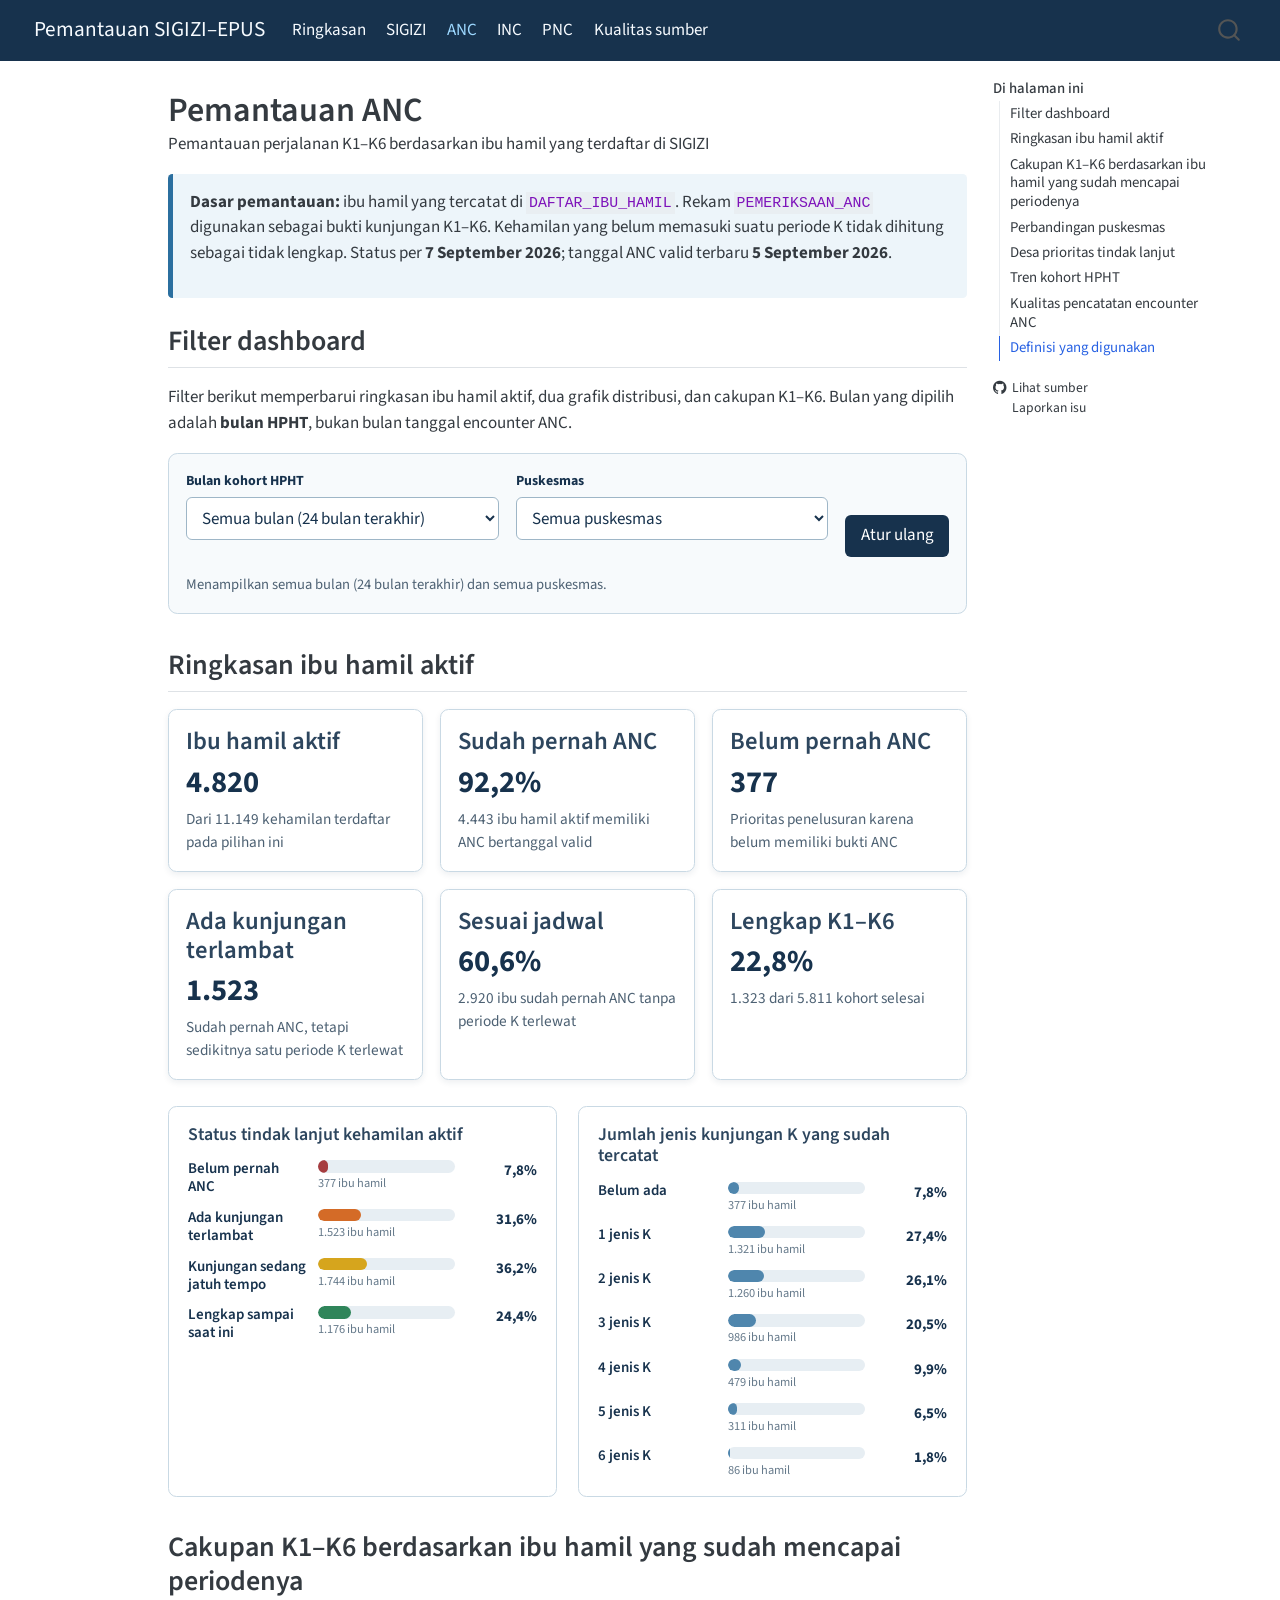
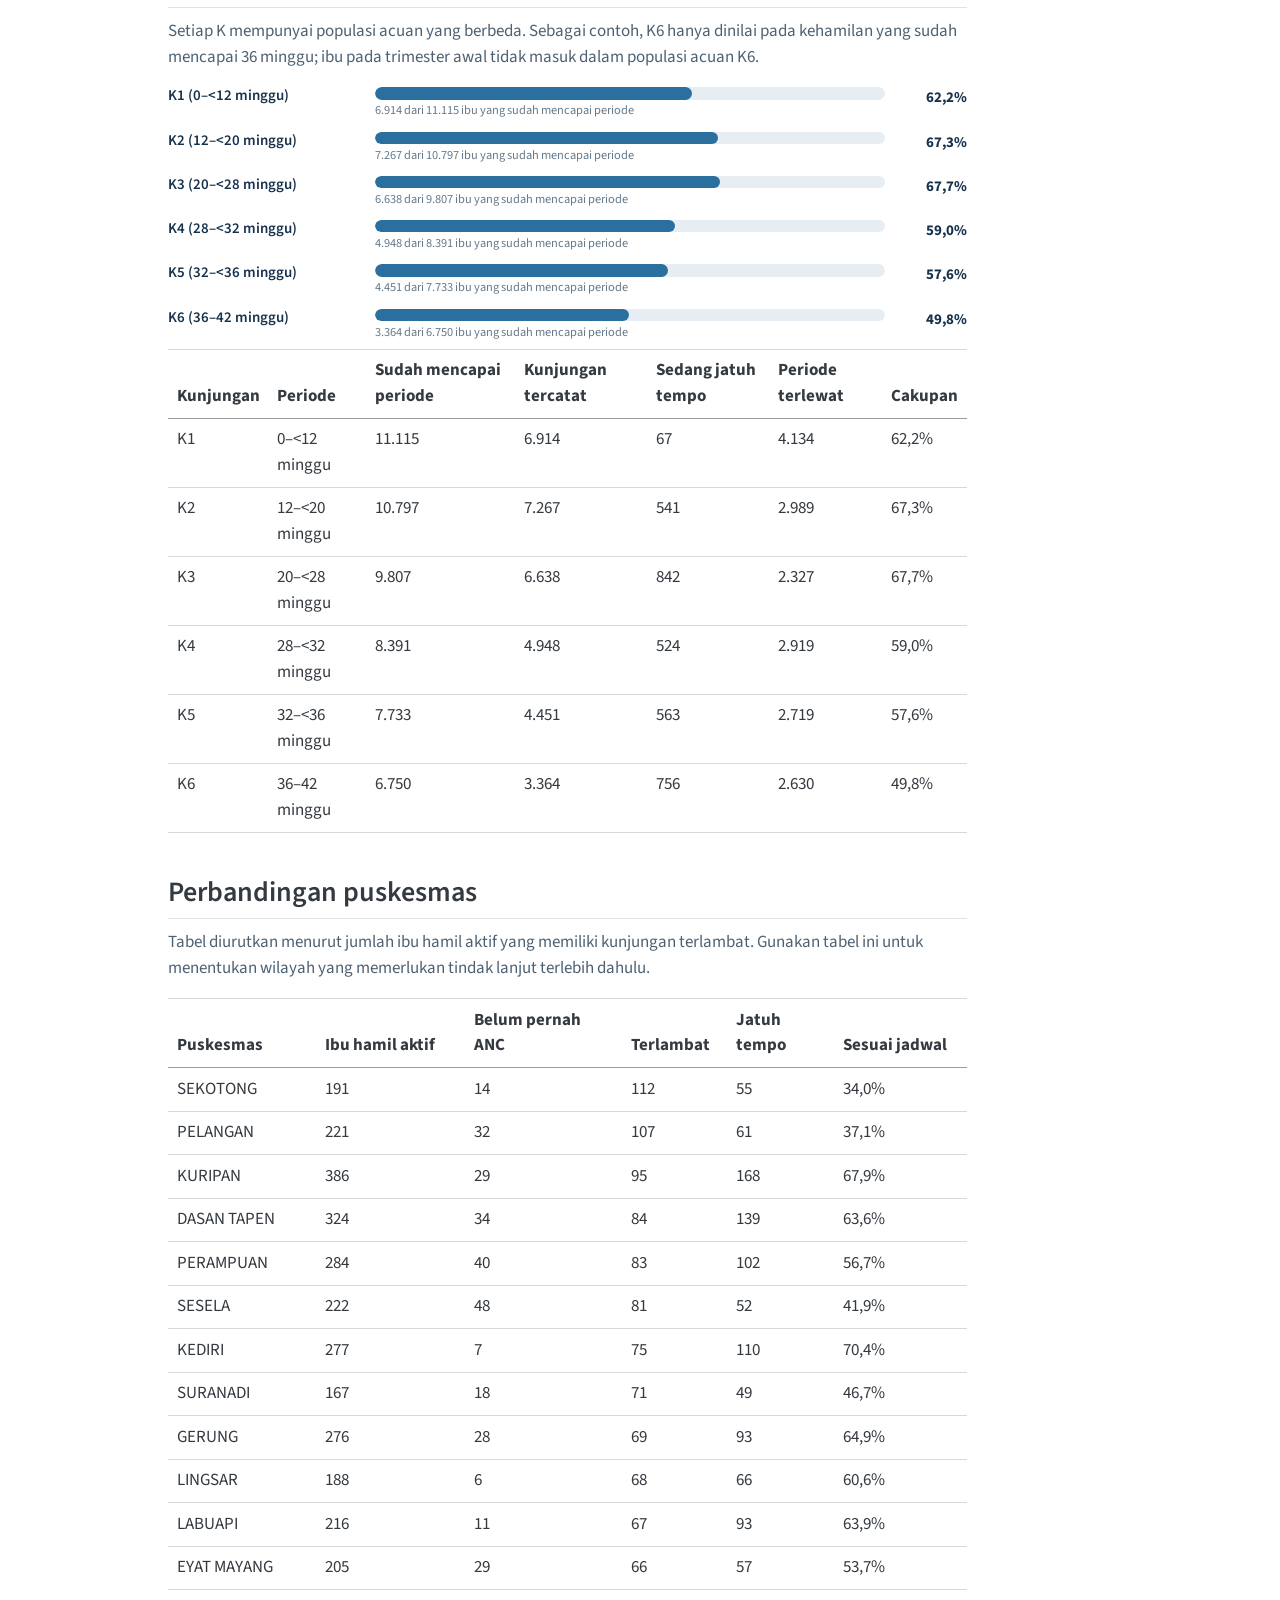
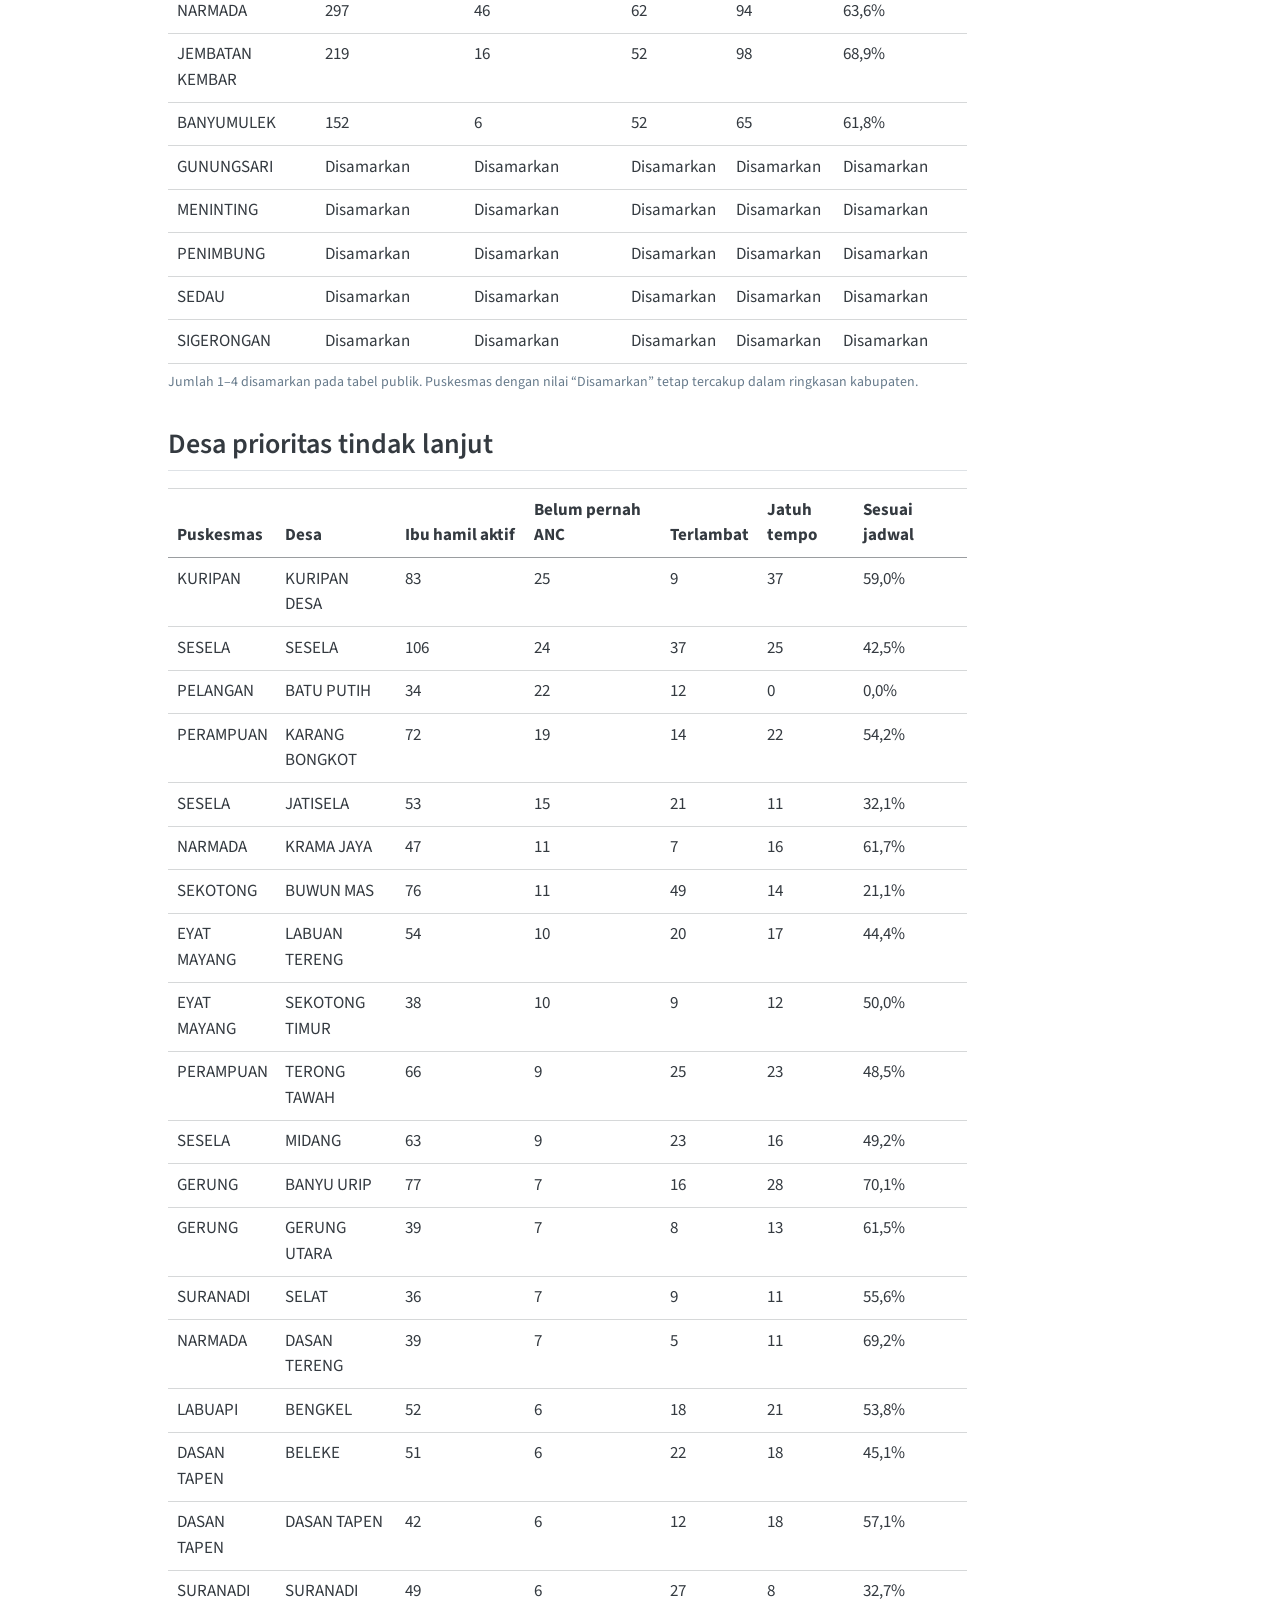
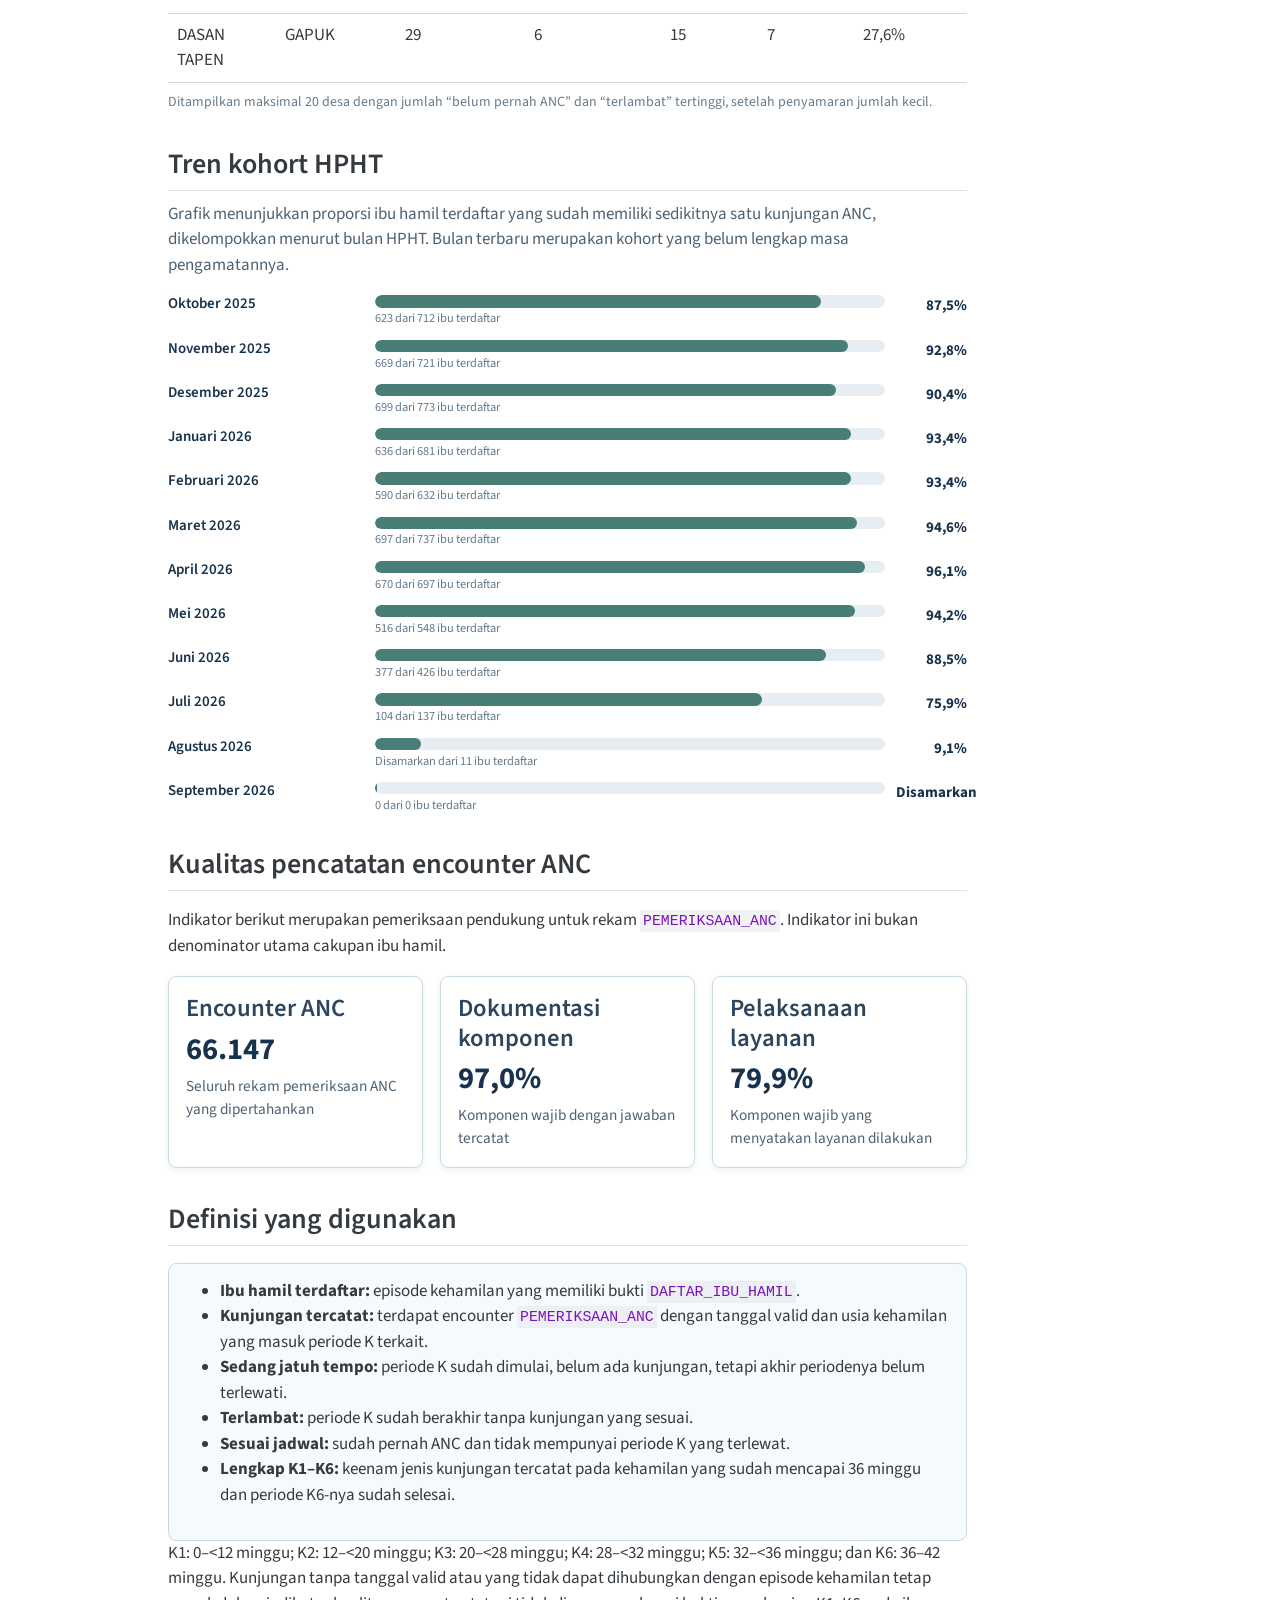
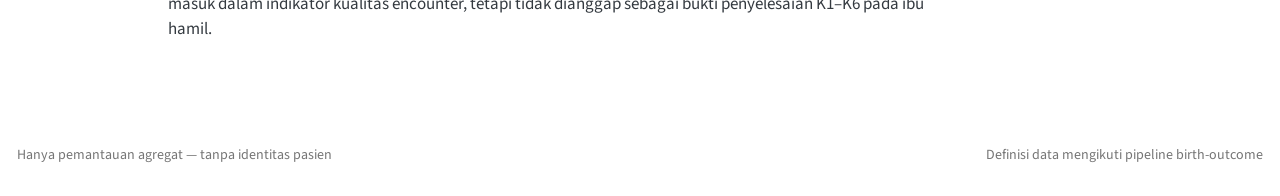
==== commit c7b96585: "Built site for gh-pages" ====
--- a/anc.html
+++ b/anc.html
@@ -133,7 +133,8 @@
     <h2 id="toc-title">Di halaman ini</h2>
    
   <ul>
-  <li><a href="#ringkasan-ibu-hamil-aktif" id="toc-ringkasan-ibu-hamil-aktif" class="nav-link active" data-scroll-target="#ringkasan-ibu-hamil-aktif">Ringkasan ibu hamil aktif</a></li>
+  <li><a href="#filter-dashboard" id="toc-filter-dashboard" class="nav-link active" data-scroll-target="#filter-dashboard">Filter dashboard</a></li>
+  <li><a href="#ringkasan-ibu-hamil-aktif" id="toc-ringkasan-ibu-hamil-aktif" class="nav-link" data-scroll-target="#ringkasan-ibu-hamil-aktif">Ringkasan ibu hamil aktif</a></li>
   <li><a href="#cakupan-k1k6-berdasarkan-ibu-hamil-yang-sudah-mencapai-periodenya" id="toc-cakupan-k1k6-berdasarkan-ibu-hamil-yang-sudah-mencapai-periodenya" class="nav-link" data-scroll-target="#cakupan-k1k6-berdasarkan-ibu-hamil-yang-sudah-mencapai-periodenya">Cakupan K1–K6 berdasarkan ibu hamil yang sudah mencapai periodenya</a></li>
   <li><a href="#perbandingan-puskesmas" id="toc-perbandingan-puskesmas" class="nav-link" data-scroll-target="#perbandingan-puskesmas">Perbandingan puskesmas</a></li>
   <li><a href="#desa-prioritas-tindak-lanjut" id="toc-desa-prioritas-tindak-lanjut" class="nav-link" data-scroll-target="#desa-prioritas-tindak-lanjut">Desa prioritas tindak lanjut</a></li>
@@ -173,8 +174,30 @@
 <div class="status-banner">
 <p><strong>Dasar pemantauan:</strong> ibu hamil yang tercatat di <code>DAFTAR_IBU_HAMIL</code>. Rekam <code>PEMERIKSAAN_ANC</code> digunakan sebagai bukti kunjungan K1–K6. Kehamilan yang belum memasuki suatu periode K tidak dihitung sebagai tidak lengkap. Status per <strong>7 September 2026</strong>; tanggal ANC valid terbaru <strong>5 September 2026</strong>.</p>
 </div>
+<section id="filter-dashboard" class="level2">
+<h2 class="anchored" data-anchor-id="filter-dashboard">Filter dashboard</h2>
+<p>Filter berikut memperbarui ringkasan ibu hamil aktif, dua grafik distribusi, dan cakupan K1–K6. Bulan yang dipilih adalah <strong>bulan HPHT</strong>, bukan bulan tanggal encounter ANC.</p>
+<script type="application/json" id="anc-filter-summary-data">[{"filter_cohort_month":null,"filter_puskesmas":"ALL","as_of_date":"2026-09-07","latest_anc_date":"2026-09-05","registered_pregnancy_count":11149,"active_pregnancy_count":4820,"active_with_anc_count":4443,"active_no_anc_count":377,"active_overdue_count":1523,"active_due_now_count":1744,"active_complete_to_date_count":1176,"active_on_schedule_count":2920,"completed_cohort_denominator_count":5811,"complete_k1_k6_count":1323,"active_any_anc_percentage":92.2,"active_on_schedule_percentage":60.6,"complete_k1_k6_percentage":22.8,"has_suppressed_small_count":false},{"filter_cohort_month":null,"filter_puskesmas":"BANYUMULEK","as_of_date":"2026-09-07","latest_anc_date":"2026-08-28","registered_pregnancy_count":315,"active_pregnancy_count":152,"active_with_anc_count":146,"active_no_anc_count":6,"active_overdue_count":52,"active_due_now_count":65,"active_complete_to_date_count":29,"active_on_schedule_count":94,"completed_cohort_denominator_count":156,"complete_k1_k6_count":90,"active_any_anc_percentage":96.1,"active_on_schedule_percentage":61.8,"complete_k1_k6_percentage":57.7,"has_suppressed_small_count":false},{"filter_cohort_month":null,"filter_puskesmas":"DASAN TAPEN","as_of_date":"2026-09-07","latest_anc_date":"2026-09-01","registered_pregnancy_count":721,"active_pregnancy_count":324,"active_with_anc_count":290,"active_no_anc_count":34,"active_overdue_count":84,"active_due_now_count":139,"active_complete_to_date_count":67,"active_on_schedule_count":206,"completed_cohort_denominator_count":368,"complete_k1_k6_count":98,"active_any_anc_percentage":89.5,"active_on_schedule_percentage":63.6,"complete_k1_k6_percentage":26.6,"has_suppressed_small_count":false},{"filter_cohort_month":null,"filter_puskesmas":"EYAT MAYANG","as_of_date":"2026-09-07","latest_anc_date":"2026-08-31","registered_pregnancy_count":562,"active_pregnancy_count":205,"active_with_anc_count":176,"active_no_anc_count":29,"active_overdue_count":66,"active_due_now_count":57,"active_complete_to_date_count":53,"active_on_schedule_count":110,"completed_cohort_denominator_count":319,"complete_k1_k6_count":77,"active_any_anc_percentage":85.9,"active_on_schedule_percentage":53.7,"complete_k1_k6_percentage":24.1,"has_suppressed_small_count":false},{"filter_cohort_month":null,"filter_puskesmas":"GERUNG","as_of_date":"2026-09-07","latest_anc_date":"2026-09-05","registered_pregnancy_count":774,"active_pregnancy_count":276,"active_with_anc_count":248,"active_no_anc_count":28,"active_overdue_count":69,"active_due_now_count":93,"active_complete_to_date_count":86,"active_on_schedule_count":179,"completed_cohort_denominator_count":474,"complete_k1_k6_count":85,"active_any_anc_percentage":89.9,"active_on_schedule_percentage":64.9,"complete_k1_k6_percentage":17.9,"has_suppressed_small_count":false},{"filter_cohort_month":null,"filter_puskesmas":"GUNUNGSARI","as_of_date":"2026-09-07","latest_anc_date":"2026-09-05","registered_pregnancy_count":null,"active_pregnancy_count":null,"active_with_anc_count":null,"active_no_anc_count":null,"active_overdue_count":null,"active_due_now_count":null,"active_complete_to_date_count":null,"active_on_schedule_count":null,"completed_cohort_denominator_count":null,"complete_k1_k6_count":null,"active_any_anc_percentage":null,"active_on_schedule_percentage":null,"complete_k1_k6_percentage":null,"has_suppressed_small_count":true},{"filter_cohort_month":null,"filter_puskesmas":"JEMBATAN KEMBAR","as_of_date":"2026-09-07","latest_anc_date":"2026-08-31","registered_pregnancy_count":450,"active_pregnancy_count":219,"active_with_anc_count":203,"active_no_anc_count":16,"active_overdue_count":52,"active_due_now_count":98,"active_complete_to_date_count":53,"active_on_schedule_count":151,"completed_cohort_denominator_count":215,"complete_k1_k6_count":48,"active_any_anc_percentage":92.7,"active_on_schedule_percentage":68.9,"complete_k1_k6_percentage":22.3,"has_suppressed_small_count":false},{"filter_cohort_month":null,"filter_puskesmas":"KEDIRI","as_of_date":"2026-09-07","latest_anc_date":"2026-08-29","registered_pregnancy_count":514,"active_pregnancy_count":277,"active_with_anc_count":270,"active_no_anc_count":7,"active_overdue_count":75,"active_due_now_count":110,"active_complete_to_date_count":85,"active_on_schedule_count":195,"completed_cohort_denominator_count":216,"complete_k1_k6_count":68,"active_any_anc_percentage":97.5,"active_on_schedule_percentage":70.4,"complete_k1_k6_percentage":31.5,"has_suppressed_small_count":false},{"filter_cohort_month":null,"filter_puskesmas":"KURIPAN","as_of_date":"2026-09-07","latest_anc_date":"2026-08-29","registered_pregnancy_count":752,"active_pregnancy_count":386,"active_with_anc_count":357,"active_no_anc_count":29,"active_overdue_count":95,"active_due_now_count":168,"active_complete_to_date_count":94,"active_on_schedule_count":262,"completed_cohort_denominator_count":331,"complete_k1_k6_count":74,"active_any_anc_percentage":92.5,"active_on_schedule_percentage":67.9,"complete_k1_k6_percentage":22.4,"has_suppressed_small_count":false},{"filter_cohort_month":null,"filter_puskesmas":"LABUAPI","as_of_date":"2026-09-07","latest_anc_date":"2026-09-05","registered_pregnancy_count":475,"active_pregnancy_count":216,"active_with_anc_count":205,"active_no_anc_count":11,"active_overdue_count":67,"active_due_now_count":93,"active_complete_to_date_count":45,"active_on_schedule_count":138,"completed_cohort_denominator_count":240,"complete_k1_k6_count":67,"active_any_anc_percentage":94.9,"active_on_schedule_percentage":63.9,"complete_k1_k6_percentage":27.9,"has_suppressed_small_count":false},{"filter_cohort_month":null,"filter_puskesmas":"LINGSAR","as_of_date":"2026-09-07","latest_anc_date":"2026-08-30","registered_pregnancy_count":425,"active_pregnancy_count":188,"active_with_anc_count":182,"active_no_anc_count":6,"active_overdue_count":68,"active_due_now_count":66,"active_complete_to_date_count":48,"active_on_schedule_count":114,"completed_cohort_denominator_count":218,"complete_k1_k6_count":60,"active_any_anc_percentage":96.8,"active_on_schedule_percentage":60.6,"complete_k1_k6_percentage":27.5,"has_suppressed_small_count":false},{"filter_cohort_month":null,"filter_puskesmas":"MENINTING","as_of_date":"2026-09-07","latest_anc_date":"2026-09-05","registered_pregnancy_count":null,"active_pregnancy_count":null,"active_with_anc_count":null,"active_no_anc_count":null,"active_overdue_count":null,"active_due_now_count":null,"active_complete_to_date_count":null,"active_on_schedule_count":null,"completed_cohort_denominator_count":null,"complete_k1_k6_count":null,"active_any_anc_percentage":null,"active_on_schedule_percentage":null,"complete_k1_k6_percentage":null,"has_suppressed_small_count":true},{"filter_cohort_month":null,"filter_puskesmas":"NARMADA","as_of_date":"2026-09-07","latest_anc_date":"2026-09-02","registered_pregnancy_count":1083,"active_pregnancy_count":297,"active_with_anc_count":251,"active_no_anc_count":46,"active_overdue_count":62,"active_due_now_count":94,"active_complete_to_date_count":95,"active_on_schedule_count":189,"completed_cohort_denominator_count":712,"complete_k1_k6_count":106,"active_any_anc_percentage":84.5,"active_on_schedule_percentage":63.6,"complete_k1_k6_percentage":14.9,"has_suppressed_small_count":false},{"filter_cohort_month":null,"filter_puskesmas":"PELANGAN","as_of_date":"2026-09-07","latest_anc_date":"2026-08-28","registered_pregnancy_count":500,"active_pregnancy_count":221,"active_with_anc_count":189,"active_no_anc_count":32,"active_overdue_count":107,"active_due_now_count":61,"active_complete_to_date_count":21,"active_on_schedule_count":82,"completed_cohort_denominator_count":245,"complete_k1_k6_count":17,"active_any_anc_percentage":85.5,"active_on_schedule_percentage":37.1,"complete_k1_k6_percentage":6.9,"has_suppressed_small_count":false},{"filter_cohort_month":null,"filter_puskesmas":"PENIMBUNG","as_of_date":"2026-09-07","latest_anc_date":"2026-08-22","registered_pregnancy_count":null,"active_pregnancy_count":null,"active_with_anc_count":null,"active_no_anc_count":null,"active_overdue_count":null,"active_due_now_count":null,"active_complete_to_date_count":null,"active_on_schedule_count":null,"completed_cohort_denominator_count":null,"complete_k1_k6_count":null,"active_any_anc_percentage":null,"active_on_schedule_percentage":null,"complete_k1_k6_percentage":null,"has_suppressed_small_count":true},{"filter_cohort_month":null,"filter_puskesmas":"PERAMPUAN","as_of_date":"2026-09-07","latest_anc_date":"2026-08-22","registered_pregnancy_count":700,"active_pregnancy_count":284,"active_with_anc_count":244,"active_no_anc_count":40,"active_overdue_count":83,"active_due_now_count":102,"active_complete_to_date_count":59,"active_on_schedule_count":161,"completed_cohort_denominator_count":395,"complete_k1_k6_count":113,"active_any_anc_percentage":85.9,"active_on_schedule_percentage":56.7,"complete_k1_k6_percentage":28.6,"has_suppressed_small_count":false},{"filter_cohort_month":null,"filter_puskesmas":"SEDAU","as_of_date":"2026-09-07","latest_anc_date":"2026-08-29","registered_pregnancy_count":null,"active_pregnancy_count":null,"active_with_anc_count":null,"active_no_anc_count":null,"active_overdue_count":null,"active_due_now_count":null,"active_complete_to_date_count":null,"active_on_schedule_count":null,"completed_cohort_denominator_count":null,"complete_k1_k6_count":null,"active_any_anc_percentage":null,"active_on_schedule_percentage":null,"complete_k1_k6_percentage":null,"has_suppressed_small_count":true},{"filter_cohort_month":null,"filter_puskesmas":"SEKOTONG","as_of_date":"2026-09-07","latest_anc_date":"2026-08-21","registered_pregnancy_count":452,"active_pregnancy_count":191,"active_with_anc_count":177,"active_no_anc_count":14,"active_overdue_count":112,"active_due_now_count":55,"active_complete_to_date_count":10,"active_on_schedule_count":65,"completed_cohort_denominator_count":236,"complete_k1_k6_count":24,"active_any_anc_percentage":92.7,"active_on_schedule_percentage":34,"complete_k1_k6_percentage":10.2,"has_suppressed_small_count":false},{"filter_cohort_month":null,"filter_puskesmas":"SESELA","as_of_date":"2026-09-07","latest_anc_date":"2026-09-02","registered_pregnancy_count":646,"active_pregnancy_count":222,"active_with_anc_count":174,"active_no_anc_count":48,"active_overdue_count":81,"active_due_now_count":52,"active_complete_to_date_count":41,"active_on_schedule_count":93,"completed_cohort_denominator_count":397,"complete_k1_k6_count":12,"active_any_anc_percentage":78.4,"active_on_schedule_percentage":41.9,"complete_k1_k6_percentage":3,"has_suppressed_small_count":false},{"filter_cohort_month":null,"filter_puskesmas":"SIGERONGAN","as_of_date":"2026-09-07","latest_anc_date":"2026-09-03","registered_pregnancy_count":null,"active_pregnancy_count":null,"active_with_anc_count":null,"active_no_anc_count":null,"active_overdue_count":null,"active_due_now_count":null,"active_complete_to_date_count":null,"active_on_schedule_count":null,"completed_cohort_denominator_count":null,"complete_k1_k6_count":null,"active_any_anc_percentage":null,"active_on_schedule_percentage":null,"complete_k1_k6_percentage":null,"has_suppressed_small_count":true},{"filter_cohort_month":null,"filter_puskesmas":"SURANADI","as_of_date":"2026-09-07","latest_anc_date":"2026-09-05","registered_pregnancy_count":360,"active_pregnancy_count":167,"active_with_anc_count":149,"active_no_anc_count":18,"active_overdue_count":71,"active_due_now_count":49,"active_complete_to_date_count":29,"active_on_schedule_count":78,"completed_cohort_denominator_count":181,"complete_k1_k6_count":33,"active_any_anc_percentage":89.2,"active_on_schedule_percentage":46.7,"complete_k1_k6_percentage":18.2,"has_suppressed_small_count":false},{"filter_cohort_month":"2024-09-01","filter_puskesmas":"ALL","as_of_date":"2026-09-07","latest_anc_date":"2025-08-09","registered_pregnancy_count":61,"active_pregnancy_count":0,"active_with_anc_count":0,"active_no_anc_count":0,"active_overdue_count":0,"active_due_now_count":0,"active_complete_to_date_count":0,"active_on_schedule_count":0,"completed_cohort_denominator_count":56,"complete_k1_k6_count":0,"active_any_anc_percentage":null,"active_on_schedule_percentage":null,"complete_k1_k6_percentage":0,"has_suppressed_small_count":false},{"filter_cohort_month":"2024-09-01","filter_puskesmas":"EYAT MAYANG","as_of_date":"2026-09-07","latest_anc_date":"2025-06-15","registered_pregnancy_count":10,"active_pregnancy_count":0,"active_with_anc_count":0,"active_no_anc_count":0,"active_overdue_count":0,"active_due_now_count":0,"active_complete_to_date_count":0,"active_on_schedule_count":0,"completed_cohort_denominator_count":8,"complete_k1_k6_count":0,"active_any_anc_percentage":null,"active_on_schedule_percentage":null,"complete_k1_k6_percentage":0,"has_suppressed_small_count":false},{"filter_cohort_month":"2024-09-01","filter_puskesmas":"GERUNG","as_of_date":"2026-09-07","latest_anc_date":null,"registered_pregnancy_count":null,"active_pregnancy_count":null,"active_with_anc_count":null,"active_no_anc_count":null,"active_overdue_count":null,"active_due_now_count":null,"active_complete_to_date_count":null,"active_on_schedule_count":null,"completed_cohort_denominator_count":null,"complete_k1_k6_count":null,"active_any_anc_percentage":null,"active_on_schedule_percentage":null,"complete_k1_k6_percentage":null,"has_suppressed_small_count":true},{"filter_cohort_month":"2024-09-01","filter_puskesmas":"NARMADA","as_of_date":"2026-09-07","latest_anc_date":"2025-08-09","registered_pregnancy_count":33,"active_pregnancy_count":0,"active_with_anc_count":0,"active_no_anc_count":0,"active_overdue_count":0,"active_due_now_count":0,"active_complete_to_date_count":0,"active_on_schedule_count":0,"completed_cohort_denominator_count":30,"complete_k1_k6_count":0,"active_any_anc_percentage":null,"active_on_schedule_percentage":null,"complete_k1_k6_percentage":0,"has_suppressed_small_count":false},{"filter_cohort_month":"2024-09-01","filter_puskesmas":"PERAMPUAN","as_of_date":"2026-09-07","latest_anc_date":null,"registered_pregnancy_count":null,"active_pregnancy_count":null,"active_with_anc_count":null,"active_no_anc_count":null,"active_overdue_count":null,"active_due_now_count":null,"active_complete_to_date_count":null,"active_on_schedule_count":null,"completed_cohort_denominator_count":null,"complete_k1_k6_count":null,"active_any_anc_percentage":null,"active_on_schedule_percentage":null,"complete_k1_k6_percentage":null,"has_suppressed_small_count":true},{"filter_cohort_month":"2024-09-01","filter_puskesmas":"SESELA","as_of_date":"2026-09-07","latest_anc_date":"2025-06-22","registered_pregnancy_count":12,"active_pregnancy_count":0,"active_with_anc_count":0,"active_no_anc_count":0,"active_overdue_count":0,"active_due_now_count":0,"active_complete_to_date_count":0,"active_on_schedule_count":0,"completed_cohort_denominator_count":12,"complete_k1_k6_count":0,"active_any_anc_percentage":null,"active_on_schedule_percentage":null,"complete_k1_k6_percentage":0,"has_suppressed_small_count":false},{"filter_cohort_month":"2024-09-01","filter_puskesmas":"SURANADI","as_of_date":"2026-09-07","latest_anc_date":null,"registered_pregnancy_count":null,"active_pregnancy_count":null,"active_with_anc_count":null,"active_no_anc_count":null,"active_overdue_count":null,"active_due_now_count":null,"active_complete_to_date_count":null,"active_on_schedule_count":null,"completed_cohort_denominator_count":null,"complete_k1_k6_count":null,"active_any_anc_percentage":null,"active_on_schedule_percentage":null,"complete_k1_k6_percentage":null,"has_suppressed_small_count":true},{"filter_cohort_month":"2024-10-01","filter_puskesmas":"ALL","as_of_date":"2026-09-07","latest_anc_date":"2025-09-22","registered_pregnancy_count":76,"active_pregnancy_count":0,"active_with_anc_count":0,"active_no_anc_count":0,"active_overdue_count":0,"active_due_now_count":0,"active_complete_to_date_count":0,"active_on_schedule_count":0,"completed_cohort_denominator_count":71,"complete_k1_k6_count":0,"active_any_anc_percentage":null,"active_on_schedule_percentage":null,"complete_k1_k6_percentage":0,"has_suppressed_small_count":false},{"filter_cohort_month":"2024-10-01","filter_puskesmas":"DASAN TAPEN","as_of_date":"2026-09-07","latest_anc_date":null,"registered_pregnancy_count":null,"active_pregnancy_count":null,"active_with_anc_count":null,"active_no_anc_count":null,"active_overdue_count":null,"active_due_now_count":null,"active_complete_to_date_count":null,"active_on_schedule_count":null,"completed_cohort_denominator_count":null,"complete_k1_k6_count":null,"active_any_anc_percentage":null,"active_on_schedule_percentage":null,"complete_k1_k6_percentage":null,"has_suppressed_small_count":true},{"filter_cohort_month":"2024-10-01","filter_puskesmas":"EYAT MAYANG","as_of_date":"2026-09-07","latest_anc_date":"2025-09-22","registered_pregnancy_count":9,"active_pregnancy_count":0,"active_with_anc_count":0,"active_no_anc_count":0,"active_overdue_count":0,"active_due_now_count":0,"active_complete_to_date_count":0,"active_on_schedule_count":0,"completed_cohort_denominator_count":7,"complete_k1_k6_count":0,"active_any_anc_percentage":null,"active_on_schedule_percentage":null,"complete_k1_k6_percentage":0,"has_suppressed_small_count":false},{"filter_cohort_month":"2024-10-01","filter_puskesmas":"GERUNG","as_of_date":"2026-09-07","latest_anc_date":null,"registered_pregnancy_count":12,"active_pregnancy_count":0,"active_with_anc_count":0,"active_no_anc_count":0,"active_overdue_count":0,"active_due_now_count":0,"active_complete_to_date_count":0,"active_on_schedule_count":0,"completed_cohort_denominator_count":12,"complete_k1_k6_count":0,"active_any_anc_percentage":null,"active_on_schedule_percentage":null,"complete_k1_k6_percentage":0,"has_suppressed_small_count":false},{"filter_cohort_month":"2024-10-01","filter_puskesmas":"KURIPAN","as_of_date":"2026-09-07","latest_anc_date":null,"registered_pregnancy_count":null,"active_pregnancy_count":null,"active_with_anc_count":null,"active_no_anc_count":null,"active_overdue_count":null,"active_due_now_count":null,"active_complete_to_date_count":null,"active_on_schedule_count":null,"completed_cohort_denominator_count":null,"complete_k1_k6_count":null,"active_any_anc_percentage":null,"active_on_schedule_percentage":null,"complete_k1_k6_percentage":null,"has_suppressed_small_count":true},{"filter_cohort_month":"2024-10-01","filter_puskesmas":"NARMADA","as_of_date":"2026-09-07","latest_anc_date":"2025-07-21","registered_pregnancy_count":37,"active_pregnancy_count":0,"active_with_anc_count":0,"active_no_anc_count":0,"active_overdue_count":0,"active_due_now_count":0,"active_complete_to_date_count":0,"active_on_schedule_count":0,"completed_cohort_denominator_count":36,"complete_k1_k6_count":0,"active_any_anc_percentage":null,"active_on_schedule_percentage":null,"complete_k1_k6_percentage":0,"has_suppressed_small_count":false},{"filter_cohort_month":"2024-10-01","filter_puskesmas":"SESELA","as_of_date":"2026-09-07","latest_anc_date":"2025-08-04","registered_pregnancy_count":15,"active_pregnancy_count":0,"active_with_anc_count":0,"active_no_anc_count":0,"active_overdue_count":0,"active_due_now_count":0,"active_complete_to_date_count":0,"active_on_schedule_count":0,"completed_cohort_denominator_count":13,"complete_k1_k6_count":0,"active_any_anc_percentage":null,"active_on_schedule_percentage":null,"complete_k1_k6_percentage":0,"has_suppressed_small_count":false},{"filter_cohort_month":"2024-10-01","filter_puskesmas":"SURANADI","as_of_date":"2026-09-07","latest_anc_date":null,"registered_pregnancy_count":null,"active_pregnancy_count":null,"active_with_anc_count":null,"active_no_anc_count":null,"active_overdue_count":null,"active_due_now_count":null,"active_complete_to_date_count":null,"active_on_schedule_count":null,"completed_cohort_denominator_count":null,"complete_k1_k6_count":null,"active_any_anc_percentage":null,"active_on_schedule_percentage":null,"complete_k1_k6_percentage":null,"has_suppressed_small_count":true},{"filter_cohort_month":"2024-11-01","filter_puskesmas":"ALL","as_of_date":"2026-09-07","latest_anc_date":"2025-08-26","registered_pregnancy_count":null,"active_pregnancy_count":null,"active_with_anc_count":null,"active_no_anc_count":null,"active_overdue_count":null,"active_due_now_count":null,"active_complete_to_date_count":null,"active_on_schedule_count":null,"completed_cohort_denominator_count":null,"complete_k1_k6_count":null,"active_any_anc_percentage":null,"active_on_schedule_percentage":null,"complete_k1_k6_percentage":null,"has_suppressed_small_count":true},{"filter_cohort_month":"2024-11-01","filter_puskesmas":"DASAN TAPEN","as_of_date":"2026-09-07","latest_anc_date":null,"registered_pregnancy_count":null,"active_pregnancy_count":null,"active_with_anc_count":null,"active_no_anc_count":null,"active_overdue_count":null,"active_due_now_count":null,"active_complete_to_date_count":null,"active_on_schedule_count":null,"completed_cohort_denominator_count":null,"complete_k1_k6_count":null,"active_any_anc_percentage":null,"active_on_schedule_percentage":null,"complete_k1_k6_percentage":null,"has_suppressed_small_count":true},{"filter_cohort_month":"2024-11-01","filter_puskesmas":"EYAT MAYANG","as_of_date":"2026-09-07","latest_anc_date":"2025-08-26","registered_pregnancy_count":19,"active_pregnancy_count":0,"active_with_anc_count":0,"active_no_anc_count":0,"active_overdue_count":0,"active_due_now_count":0,"active_complete_to_date_count":0,"active_on_schedule_count":0,"completed_cohort_denominator_count":18,"complete_k1_k6_count":0,"active_any_anc_percentage":null,"active_on_schedule_percentage":null,"complete_k1_k6_percentage":0,"has_suppressed_small_count":false},{"filter_cohort_month":"2024-11-01","filter_puskesmas":"GERUNG","as_of_date":"2026-09-07","latest_anc_date":null,"registered_pregnancy_count":12,"active_pregnancy_count":0,"active_with_anc_count":0,"active_no_anc_count":0,"active_overdue_count":0,"active_due_now_count":0,"active_complete_to_date_count":0,"active_on_schedule_count":0,"completed_cohort_denominator_count":12,"complete_k1_k6_count":0,"active_any_anc_percentage":null,"active_on_schedule_percentage":null,"complete_k1_k6_percentage":0,"has_suppressed_small_count":false},{"filter_cohort_month":"2024-11-01","filter_puskesmas":"LABUAPI","as_of_date":"2026-09-07","latest_anc_date":null,"registered_pregnancy_count":null,"active_pregnancy_count":null,"active_with_anc_count":null,"active_no_anc_count":null,"active_overdue_count":null,"active_due_now_count":null,"active_complete_to_date_count":null,"active_on_schedule_count":null,"completed_cohort_denominator_count":null,"complete_k1_k6_count":null,"active_any_anc_percentage":null,"active_on_schedule_percentage":null,"complete_k1_k6_percentage":null,"has_suppressed_small_count":true},{"filter_cohort_month":"2024-11-01","filter_puskesmas":"NARMADA","as_of_date":"2026-09-07","latest_anc_date":"2025-08-11","registered_pregnancy_count":null,"active_pregnancy_count":null,"active_with_anc_count":null,"active_no_anc_count":null,"active_overdue_count":null,"active_due_now_count":null,"active_complete_to_date_count":null,"active_on_schedule_count":null,"completed_cohort_denominator_count":null,"complete_k1_k6_count":null,"active_any_anc_percentage":null,"active_on_schedule_percentage":null,"complete_k1_k6_percentage":null,"has_suppressed_small_count":true},{"filter_cohort_month":"2024-11-01","filter_puskesmas":"PERAMPUAN","as_of_date":"2026-09-07","latest_anc_date":null,"registered_pregnancy_count":null,"active_pregnancy_count":null,"active_with_anc_count":null,"active_no_anc_count":null,"active_overdue_count":null,"active_due_now_count":null,"active_complete_to_date_count":null,"active_on_schedule_count":null,"completed_cohort_denominator_count":null,"complete_k1_k6_count":null,"active_any_anc_percentage":null,"active_on_schedule_percentage":null,"complete_k1_k6_percentage":null,"has_suppressed_small_count":true},{"filter_cohort_month":"2024-11-01","filter_puskesmas":"SEDAU","as_of_date":"2026-09-07","latest_anc_date":null,"registered_pregnancy_count":null,"active_pregnancy_count":null,"active_with_anc_count":null,"active_no_anc_count":null,"active_overdue_count":null,"active_due_now_count":null,"active_complete_to_date_count":null,"active_on_schedule_count":null,"completed_cohort_denominator_count":null,"complete_k1_k6_count":null,"active_any_anc_percentage":null,"active_on_schedule_percentage":null,"complete_k1_k6_percentage":null,"has_suppressed_small_count":true},{"filter_cohort_month":"2024-11-01","filter_puskesmas":"SESELA","as_of_date":"2026-09-07","latest_anc_date":"2025-08-09","registered_pregnancy_count":13,"active_pregnancy_count":0,"active_with_anc_count":0,"active_no_anc_count":0,"active_overdue_count":0,"active_due_now_count":0,"active_complete_to_date_count":0,"active_on_schedule_count":0,"completed_cohort_denominator_count":13,"complete_k1_k6_count":0,"active_any_anc_percentage":null,"active_on_schedule_percentage":null,"complete_k1_k6_percentage":0,"has_suppressed_small_count":false},{"filter_cohort_month":"2024-12-01","filter_puskesmas":"ALL","as_of_date":"2026-09-07","latest_anc_date":"2025-10-09","registered_pregnancy_count":120,"active_pregnancy_count":0,"active_with_anc_count":0,"active_no_anc_count":0,"active_overdue_count":0,"active_due_now_count":0,"active_complete_to_date_count":0,"active_on_schedule_count":0,"completed_cohort_denominator_count":114,"complete_k1_k6_count":13,"active_any_anc_percentage":null,"active_on_schedule_percentage":null,"complete_k1_k6_percentage":11.4,"has_suppressed_small_count":false},{"filter_cohort_month":"2024-12-01","filter_puskesmas":"DASAN TAPEN","as_of_date":"2026-09-07","latest_anc_date":null,"registered_pregnancy_count":null,"active_pregnancy_count":null,"active_with_anc_count":null,"active_no_anc_count":null,"active_overdue_count":null,"active_due_now_count":null,"active_complete_to_date_count":null,"active_on_schedule_count":null,"completed_cohort_denominator_count":null,"complete_k1_k6_count":null,"active_any_anc_percentage":null,"active_on_schedule_percentage":null,"complete_k1_k6_percentage":null,"has_suppressed_small_count":true},{"filter_cohort_month":"2024-12-01","filter_puskesmas":"EYAT MAYANG","as_of_date":"2026-09-07","latest_anc_date":"2025-10-09","registered_pregnancy_count":22,"active_pregnancy_count":0,"active_with_anc_count":0,"active_no_anc_count":0,"active_overdue_count":0,"active_due_now_count":0,"active_complete_to_date_count":0,"active_on_schedule_count":0,"completed_cohort_denominator_count":20,"complete_k1_k6_count":9,"active_any_anc_percentage":null,"active_on_schedule_percentage":null,"complete_k1_k6_percentage":45,"has_suppressed_small_count":false},{"filter_cohort_month":"2024-12-01","filter_puskesmas":"GERUNG","as_of_date":"2026-09-07","latest_anc_date":null,"registered_pregnancy_count":26,"active_pregnancy_count":0,"active_with_anc_count":0,"active_no_anc_count":0,"active_overdue_count":0,"active_due_now_count":0,"active_complete_to_date_count":0,"active_on_schedule_count":0,"completed_cohort_denominator_count":26,"complete_k1_k6_count":0,"active_any_anc_percentage":null,"active_on_schedule_percentage":null,"complete_k1_k6_percentage":0,"has_suppressed_small_count":false},{"filter_cohort_month":"2024-12-01","filter_puskesmas":"NARMADA","as_of_date":"2026-09-07","latest_anc_date":"2025-09-20","registered_pregnancy_count":null,"active_pregnancy_count":null,"active_with_anc_count":null,"active_no_anc_count":null,"active_overdue_count":null,"active_due_now_count":null,"active_complete_to_date_count":null,"active_on_schedule_count":null,"completed_cohort_denominator_count":null,"complete_k1_k6_count":null,"active_any_anc_percentage":null,"active_on_schedule_percentage":null,"complete_k1_k6_percentage":null,"has_suppressed_small_count":true},{"filter_cohort_month":"2024-12-01","filter_puskesmas":"PERAMPUAN","as_of_date":"2026-09-07","latest_anc_date":null,"registered_pregnancy_count":null,"active_pregnancy_count":null,"active_with_anc_count":null,"active_no_anc_count":null,"active_overdue_count":null,"active_due_now_count":null,"active_complete_to_date_count":null,"active_on_schedule_count":null,"completed_cohort_denominator_count":null,"complete_k1_k6_count":null,"active_any_anc_percentage":null,"active_on_schedule_percentage":null,"complete_k1_k6_percentage":null,"has_suppressed_small_count":true},{"filter_cohort_month":"2024-12-01","filter_puskesmas":"SESELA","as_of_date":"2026-09-07","latest_anc_date":"2025-09-13","registered_pregnancy_count":25,"active_pregnancy_count":0,"active_with_anc_count":0,"active_no_anc_count":0,"active_overdue_count":0,"active_due_now_count":0,"active_complete_to_date_count":0,"active_on_schedule_count":0,"completed_cohort_denominator_count":24,"complete_k1_k6_count":0,"active_any_anc_percentage":null,"active_on_schedule_percentage":null,"complete_k1_k6_percentage":0,"has_suppressed_small_count":false},{"filter_cohort_month":"2024-12-01","filter_puskesmas":"SURANADI","as_of_date":"2026-09-07","latest_anc_date":null,"registered_pregnancy_count":null,"active_pregnancy_count":null,"active_with_anc_count":null,"active_no_anc_count":null,"active_overdue_count":null,"active_due_now_count":null,"active_complete_to_date_count":null,"active_on_schedule_count":null,"completed_cohort_denominator_count":null,"complete_k1_k6_count":null,"active_any_anc_percentage":null,"active_on_schedule_percentage":null,"complete_k1_k6_percentage":null,"has_suppressed_small_count":true},{"filter_cohort_month":"2025-01-01","filter_puskesmas":"ALL","as_of_date":"2026-09-07","latest_anc_date":"2025-12-01","registered_pregnancy_count":123,"active_pregnancy_count":0,"active_with_anc_count":0,"active_no_anc_count":0,"active_overdue_count":0,"active_due_now_count":0,"active_complete_to_date_count":0,"active_on_schedule_count":0,"completed_cohort_denominator_count":118,"complete_k1_k6_count":5,"active_any_anc_percentage":null,"active_on_schedule_percentage":null,"complete_k1_k6_percentage":4.2,"has_suppressed_small_count":false},{"filter_cohort_month":"2025-01-01","filter_puskesmas":"DASAN TAPEN","as_of_date":"2026-09-07","latest_anc_date":null,"registered_pregnancy_count":null,"active_pregnancy_count":null,"active_with_anc_count":null,"active_no_anc_count":null,"active_overdue_count":null,"active_due_now_count":null,"active_complete_to_date_count":null,"active_on_schedule_count":null,"completed_cohort_denominator_count":null,"complete_k1_k6_count":null,"active_any_anc_percentage":null,"active_on_schedule_percentage":null,"complete_k1_k6_percentage":null,"has_suppressed_small_count":true},{"filter_cohort_month":"2025-01-01","filter_puskesmas":"EYAT MAYANG","as_of_date":"2026-09-07","latest_anc_date":"2025-11-12","registered_pregnancy_count":null,"active_pregnancy_count":null,"active_with_anc_count":null,"active_no_anc_count":null,"active_overdue_count":null,"active_due_now_count":null,"active_complete_to_date_count":null,"active_on_schedule_count":null,"completed_cohort_denominator_count":null,"complete_k1_k6_count":null,"active_any_anc_percentage":null,"active_on_schedule_percentage":null,"complete_k1_k6_percentage":null,"has_suppressed_small_count":true},{"filter_cohort_month":"2025-01-01","filter_puskesmas":"GERUNG","as_of_date":"2026-09-07","latest_anc_date":null,"registered_pregnancy_count":21,"active_pregnancy_count":0,"active_with_anc_count":0,"active_no_anc_count":0,"active_overdue_count":0,"active_due_now_count":0,"active_complete_to_date_count":0,"active_on_schedule_count":0,"completed_cohort_denominator_count":21,"complete_k1_k6_count":0,"active_any_anc_percentage":null,"active_on_schedule_percentage":null,"complete_k1_k6_percentage":0,"has_suppressed_small_count":false},{"filter_cohort_month":"2025-01-01","filter_puskesmas":"LABUAPI","as_of_date":"2026-09-07","latest_anc_date":"2025-12-01","registered_pregnancy_count":null,"active_pregnancy_count":null,"active_with_anc_count":null,"active_no_anc_count":null,"active_overdue_count":null,"active_due_now_count":null,"active_complete_to_date_count":null,"active_on_schedule_count":null,"completed_cohort_denominator_count":null,"complete_k1_k6_count":null,"active_any_anc_percentage":null,"active_on_schedule_percentage":null,"complete_k1_k6_percentage":null,"has_suppressed_small_count":true},{"filter_cohort_month":"2025-01-01","filter_puskesmas":"NARMADA","as_of_date":"2026-09-07","latest_anc_date":"2025-10-21","registered_pregnancy_count":null,"active_pregnancy_count":null,"active_with_anc_count":null,"active_no_anc_count":null,"active_overdue_count":null,"active_due_now_count":null,"active_complete_to_date_count":null,"active_on_schedule_count":null,"completed_cohort_denominator_count":null,"complete_k1_k6_count":null,"active_any_anc_percentage":null,"active_on_schedule_percentage":null,"complete_k1_k6_percentage":null,"has_suppressed_small_count":true},{"filter_cohort_month":"2025-01-01","filter_puskesmas":"PERAMPUAN","as_of_date":"2026-09-07","latest_anc_date":null,"registered_pregnancy_count":null,"active_pregnancy_count":null,"active_with_anc_count":null,"active_no_anc_count":null,"active_overdue_count":null,"active_due_now_count":null,"active_complete_to_date_count":null,"active_on_schedule_count":null,"completed_cohort_denominator_count":null,"complete_k1_k6_count":null,"active_any_anc_percentage":null,"active_on_schedule_percentage":null,"complete_k1_k6_percentage":null,"has_suppressed_small_count":true},{"filter_cohort_month":"2025-01-01","filter_puskesmas":"SEKOTONG","as_of_date":"2026-09-07","latest_anc_date":"2025-07-12","registered_pregnancy_count":null,"active_pregnancy_count":null,"active_with_anc_count":null,"active_no_anc_count":null,"active_overdue_count":null,"active_due_now_count":null,"active_complete_to_date_count":null,"active_on_schedule_count":null,"completed_cohort_denominator_count":null,"complete_k1_k6_count":null,"active_any_anc_percentage":null,"active_on_schedule_percentage":null,"complete_k1_k6_percentage":null,"has_suppressed_small_count":true},{"filter_cohort_month":"2025-01-01","filter_puskesmas":"SESELA","as_of_date":"2026-09-07","latest_anc_date":"2025-10-14","registered_pregnancy_count":16,"active_pregnancy_count":0,"active_with_anc_count":0,"active_no_anc_count":0,"active_overdue_count":0,"active_due_now_count":0,"active_complete_to_date_count":0,"active_on_schedule_count":0,"completed_cohort_denominator_count":15,"complete_k1_k6_count":0,"active_any_anc_percentage":null,"active_on_schedule_percentage":null,"complete_k1_k6_percentage":0,"has_suppressed_small_count":false},{"filter_cohort_month":"2025-02-01","filter_puskesmas":"ALL","as_of_date":"2026-09-07","latest_anc_date":"2025-11-30","registered_pregnancy_count":121,"active_pregnancy_count":0,"active_with_anc_count":0,"active_no_anc_count":0,"active_overdue_count":0,"active_due_now_count":0,"active_complete_to_date_count":0,"active_on_schedule_count":0,"completed_cohort_denominator_count":112,"complete_k1_k6_count":7,"active_any_anc_percentage":null,"active_on_schedule_percentage":null,"complete_k1_k6_percentage":6.3,"has_suppressed_small_count":false},{"filter_cohort_month":"2025-02-01","filter_puskesmas":"DASAN TAPEN","as_of_date":"2026-09-07","latest_anc_date":null,"registered_pregnancy_count":null,"active_pregnancy_count":null,"active_with_anc_count":null,"active_no_anc_count":null,"active_overdue_count":null,"active_due_now_count":null,"active_complete_to_date_count":null,"active_on_schedule_count":null,"completed_cohort_denominator_count":null,"complete_k1_k6_count":null,"active_any_anc_percentage":null,"active_on_schedule_percentage":null,"complete_k1_k6_percentage":null,"has_suppressed_small_count":true},{"filter_cohort_month":"2025-02-01","filter_puskesmas":"EYAT MAYANG","as_of_date":"2026-09-07","latest_anc_date":"2025-11-13","registered_pregnancy_count":18,"active_pregnancy_count":0,"active_with_anc_count":0,"active_no_anc_count":0,"active_overdue_count":0,"active_due_now_count":0,"active_complete_to_date_count":0,"active_on_schedule_count":0,"completed_cohort_denominator_count":14,"complete_k1_k6_count":5,"active_any_anc_percentage":null,"active_on_schedule_percentage":null,"complete_k1_k6_percentage":35.7,"has_suppressed_small_count":false},{"filter_cohort_month":"2025-02-01","filter_puskesmas":"GERUNG","as_of_date":"2026-09-07","latest_anc_date":null,"registered_pregnancy_count":18,"active_pregnancy_count":0,"active_with_anc_count":0,"active_no_anc_count":0,"active_overdue_count":0,"active_due_now_count":0,"active_complete_to_date_count":0,"active_on_schedule_count":0,"completed_cohort_denominator_count":18,"complete_k1_k6_count":0,"active_any_anc_percentage":null,"active_on_schedule_percentage":null,"complete_k1_k6_percentage":0,"has_suppressed_small_count":false},{"filter_cohort_month":"2025-02-01","filter_puskesmas":"GUNUNGSARI","as_of_date":"2026-09-07","latest_anc_date":null,"registered_pregnancy_count":null,"active_pregnancy_count":null,"active_with_anc_count":null,"active_no_anc_count":null,"active_overdue_count":null,"active_due_now_count":null,"active_complete_to_date_count":null,"active_on_schedule_count":null,"completed_cohort_denominator_count":null,"complete_k1_k6_count":null,"active_any_anc_percentage":null,"active_on_schedule_percentage":null,"complete_k1_k6_percentage":null,"has_suppressed_small_count":true},{"filter_cohort_month":"2025-02-01","filter_puskesmas":"KURIPAN","as_of_date":"2026-09-07","latest_anc_date":"2025-11-27","registered_pregnancy_count":null,"active_pregnancy_count":null,"active_with_anc_count":null,"active_no_anc_count":null,"active_overdue_count":null,"active_due_now_count":null,"active_complete_to_date_count":null,"active_on_schedule_count":null,"completed_cohort_denominator_count":null,"complete_k1_k6_count":null,"active_any_anc_percentage":null,"active_on_schedule_percentage":null,"complete_k1_k6_percentage":null,"has_suppressed_small_count":true},{"filter_cohort_month":"2025-02-01","filter_puskesmas":"LABUAPI","as_of_date":"2026-09-07","latest_anc_date":null,"registered_pregnancy_count":null,"active_pregnancy_count":null,"active_with_anc_count":null,"active_no_anc_count":null,"active_overdue_count":null,"active_due_now_count":null,"active_complete_to_date_count":null,"active_on_schedule_count":null,"completed_cohort_denominator_count":null,"complete_k1_k6_count":null,"active_any_anc_percentage":null,"active_on_schedule_percentage":null,"complete_k1_k6_percentage":null,"has_suppressed_small_count":true},{"filter_cohort_month":"2025-02-01","filter_puskesmas":"NARMADA","as_of_date":"2026-09-07","latest_anc_date":"2025-11-30","registered_pregnancy_count":null,"active_pregnancy_count":null,"active_with_anc_count":null,"active_no_anc_count":null,"active_overdue_count":null,"active_due_now_count":null,"active_complete_to_date_count":null,"active_on_schedule_count":null,"completed_cohort_denominator_count":null,"complete_k1_k6_count":null,"active_any_anc_percentage":null,"active_on_schedule_percentage":null,"complete_k1_k6_percentage":null,"has_suppressed_small_count":true},{"filter_cohort_month":"2025-02-01","filter_puskesmas":"PERAMPUAN","as_of_date":"2026-09-07","latest_anc_date":null,"registered_pregnancy_count":null,"active_pregnancy_count":null,"active_with_anc_count":null,"active_no_anc_count":null,"active_overdue_count":null,"active_due_now_count":null,"active_complete_to_date_count":null,"active_on_schedule_count":null,"completed_cohort_denominator_count":null,"complete_k1_k6_count":null,"active_any_anc_percentage":null,"active_on_schedule_percentage":null,"complete_k1_k6_percentage":null,"has_suppressed_small_count":true},{"filter_cohort_month":"2025-02-01","filter_puskesmas":"SESELA","as_of_date":"2026-09-07","latest_anc_date":"2025-11-24","registered_pregnancy_count":28,"active_pregnancy_count":0,"active_with_anc_count":0,"active_no_anc_count":0,"active_overdue_count":0,"active_due_now_count":0,"active_complete_to_date_count":0,"active_on_schedule_count":0,"completed_cohort_denominator_count":26,"complete_k1_k6_count":0,"active_any_anc_percentage":null,"active_on_schedule_percentage":null,"complete_k1_k6_percentage":0,"has_suppressed_small_count":false},{"filter_cohort_month":"2025-02-01","filter_puskesmas":"SURANADI","as_of_date":"2026-09-07","latest_anc_date":null,"registered_pregnancy_count":null,"active_pregnancy_count":null,"active_with_anc_count":null,"active_no_anc_count":null,"active_overdue_count":null,"active_due_now_count":null,"active_complete_to_date_count":null,"active_on_schedule_count":null,"completed_cohort_denominator_count":null,"complete_k1_k6_count":null,"active_any_anc_percentage":null,"active_on_schedule_percentage":null,"complete_k1_k6_percentage":null,"has_suppressed_small_count":true},{"filter_cohort_month":"2025-03-01","filter_puskesmas":"ALL","as_of_date":"2026-09-07","latest_anc_date":"2026-02-18","registered_pregnancy_count":220,"active_pregnancy_count":0,"active_with_anc_count":0,"active_no_anc_count":0,"active_overdue_count":0,"active_due_now_count":0,"active_complete_to_date_count":0,"active_on_schedule_count":0,"completed_cohort_denominator_count":211,"complete_k1_k6_count":39,"active_any_anc_percentage":null,"active_on_schedule_percentage":null,"complete_k1_k6_percentage":18.5,"has_suppressed_small_count":false},{"filter_cohort_month":"2025-03-01","filter_puskesmas":"BANYUMULEK","as_of_date":"2026-09-07","latest_anc_date":"2025-12-22","registered_pregnancy_count":null,"active_pregnancy_count":null,"active_with_anc_count":null,"active_no_anc_count":null,"active_overdue_count":null,"active_due_now_count":null,"active_complete_to_date_count":null,"active_on_schedule_count":null,"completed_cohort_denominator_count":null,"complete_k1_k6_count":null,"active_any_anc_percentage":null,"active_on_schedule_percentage":null,"complete_k1_k6_percentage":null,"has_suppressed_small_count":true},{"filter_cohort_month":"2025-03-01","filter_puskesmas":"DASAN TAPEN","as_of_date":"2026-09-07","latest_anc_date":"2026-01-17","registered_pregnancy_count":null,"active_pregnancy_count":null,"active_with_anc_count":null,"active_no_anc_count":null,"active_overdue_count":null,"active_due_now_count":null,"active_complete_to_date_count":null,"active_on_schedule_count":null,"completed_cohort_denominator_count":null,"complete_k1_k6_count":null,"active_any_anc_percentage":null,"active_on_schedule_percentage":null,"complete_k1_k6_percentage":null,"has_suppressed_small_count":true},{"filter_cohort_month":"2025-03-01","filter_puskesmas":"EYAT MAYANG","as_of_date":"2026-09-07","latest_anc_date":"2026-01-13","registered_pregnancy_count":25,"active_pregnancy_count":0,"active_with_anc_count":0,"active_no_anc_count":0,"active_overdue_count":0,"active_due_now_count":0,"active_complete_to_date_count":0,"active_on_schedule_count":0,"completed_cohort_denominator_count":23,"complete_k1_k6_count":9,"active_any_anc_percentage":null,"active_on_schedule_percentage":null,"complete_k1_k6_percentage":39.1,"has_suppressed_small_count":false},{"filter_cohort_month":"2025-03-01","filter_puskesmas":"GERUNG","as_of_date":"2026-09-07","latest_anc_date":"2026-01-07","registered_pregnancy_count":null,"active_pregnancy_count":null,"active_with_anc_count":null,"active_no_anc_count":null,"active_overdue_count":null,"active_due_now_count":null,"active_complete_to_date_count":null,"active_on_schedule_count":null,"completed_cohort_denominator_count":null,"complete_k1_k6_count":null,"active_any_anc_percentage":null,"active_on_schedule_percentage":null,"complete_k1_k6_percentage":null,"has_suppressed_small_count":true},{"filter_cohort_month":"2025-03-01","filter_puskesmas":"JEMBATAN KEMBAR","as_of_date":"2026-09-07","latest_anc_date":"2026-01-07","registered_pregnancy_count":null,"active_pregnancy_count":null,"active_with_anc_count":null,"active_no_anc_count":null,"active_overdue_count":null,"active_due_now_count":null,"active_complete_to_date_count":null,"active_on_schedule_count":null,"completed_cohort_denominator_count":null,"complete_k1_k6_count":null,"active_any_anc_percentage":null,"active_on_schedule_percentage":null,"complete_k1_k6_percentage":null,"has_suppressed_small_count":true},{"filter_cohort_month":"2025-03-01","filter_puskesmas":"KEDIRI","as_of_date":"2026-09-07","latest_anc_date":"2026-01-21","registered_pregnancy_count":null,"active_pregnancy_count":null,"active_with_anc_count":null,"active_no_anc_count":null,"active_overdue_count":null,"active_due_now_count":null,"active_complete_to_date_count":null,"active_on_schedule_count":null,"completed_cohort_denominator_count":null,"complete_k1_k6_count":null,"active_any_anc_percentage":null,"active_on_schedule_percentage":null,"complete_k1_k6_percentage":null,"has_suppressed_small_count":true},{"filter_cohort_month":"2025-03-01","filter_puskesmas":"KURIPAN","as_of_date":"2026-09-07","latest_anc_date":"2026-01-06","registered_pregnancy_count":null,"active_pregnancy_count":null,"active_with_anc_count":null,"active_no_anc_count":null,"active_overdue_count":null,"active_due_now_count":null,"active_complete_to_date_count":null,"active_on_schedule_count":null,"completed_cohort_denominator_count":null,"complete_k1_k6_count":null,"active_any_anc_percentage":null,"active_on_schedule_percentage":null,"complete_k1_k6_percentage":null,"has_suppressed_small_count":true},{"filter_cohort_month":"2025-03-01","filter_puskesmas":"LABUAPI","as_of_date":"2026-09-07","latest_anc_date":"2025-10-22","registered_pregnancy_count":null,"active_pregnancy_count":null,"active_with_anc_count":null,"active_no_anc_count":null,"active_overdue_count":null,"active_due_now_count":null,"active_complete_to_date_count":null,"active_on_schedule_count":null,"completed_cohort_denominator_count":null,"complete_k1_k6_count":null,"active_any_anc_percentage":null,"active_on_schedule_percentage":null,"complete_k1_k6_percentage":null,"has_suppressed_small_count":true},{"filter_cohort_month":"2025-03-01","filter_puskesmas":"LINGSAR","as_of_date":"2026-09-07","latest_anc_date":"2026-01-01","registered_pregnancy_count":null,"active_pregnancy_count":null,"active_with_anc_count":null,"active_no_anc_count":null,"active_overdue_count":null,"active_due_now_count":null,"active_complete_to_date_count":null,"active_on_schedule_count":null,"completed_cohort_denominator_count":null,"complete_k1_k6_count":null,"active_any_anc_percentage":null,"active_on_schedule_percentage":null,"complete_k1_k6_percentage":null,"has_suppressed_small_count":true},{"filter_cohort_month":"2025-03-01","filter_puskesmas":"MENINTING","as_of_date":"2026-09-07","latest_anc_date":"2025-12-30","registered_pregnancy_count":null,"active_pregnancy_count":null,"active_with_anc_count":null,"active_no_anc_count":null,"active_overdue_count":null,"active_due_now_count":null,"active_complete_to_date_count":null,"active_on_schedule_count":null,"completed_cohort_denominator_count":null,"complete_k1_k6_count":null,"active_any_anc_percentage":null,"active_on_schedule_percentage":null,"complete_k1_k6_percentage":null,"has_suppressed_small_count":true},{"filter_cohort_month":"2025-03-01","filter_puskesmas":"NARMADA","as_of_date":"2026-09-07","latest_anc_date":"2026-01-20","registered_pregnancy_count":65,"active_pregnancy_count":0,"active_with_anc_count":0,"active_no_anc_count":0,"active_overdue_count":0,"active_due_now_count":0,"active_complete_to_date_count":0,"active_on_schedule_count":0,"completed_cohort_denominator_count":59,"complete_k1_k6_count":8,"active_any_anc_percentage":null,"active_on_schedule_percentage":null,"complete_k1_k6_percentage":13.6,"has_suppressed_small_count":false},{"filter_cohort_month":"2025-03-01","filter_puskesmas":"PELANGAN","as_of_date":"2026-09-07","latest_anc_date":"2026-01-22","registered_pregnancy_count":null,"active_pregnancy_count":null,"active_with_anc_count":null,"active_no_anc_count":null,"active_overdue_count":null,"active_due_now_count":null,"active_complete_to_date_count":null,"active_on_schedule_count":null,"completed_cohort_denominator_count":null,"complete_k1_k6_count":null,"active_any_anc_percentage":null,"active_on_schedule_percentage":null,"complete_k1_k6_percentage":null,"has_suppressed_small_count":true},{"filter_cohort_month":"2025-03-01","filter_puskesmas":"PENIMBUNG","as_of_date":"2026-09-07","latest_anc_date":"2026-01-14","registered_pregnancy_count":null,"active_pregnancy_count":null,"active_with_anc_count":null,"active_no_anc_count":null,"active_overdue_count":null,"active_due_now_count":null,"active_complete_to_date_count":null,"active_on_schedule_count":null,"completed_cohort_denominator_count":null,"complete_k1_k6_count":null,"active_any_anc_percentage":null,"active_on_schedule_percentage":null,"complete_k1_k6_percentage":null,"has_suppressed_small_count":true},{"filter_cohort_month":"2025-03-01","filter_puskesmas":"PERAMPUAN","as_of_date":"2026-09-07","latest_anc_date":"2026-01-03","registered_pregnancy_count":null,"active_pregnancy_count":null,"active_with_anc_count":null,"active_no_anc_count":null,"active_overdue_count":null,"active_due_now_count":null,"active_complete_to_date_count":null,"active_on_schedule_count":null,"completed_cohort_denominator_count":null,"complete_k1_k6_count":null,"active_any_anc_percentage":null,"active_on_schedule_percentage":null,"complete_k1_k6_percentage":null,"has_suppressed_small_count":true},{"filter_cohort_month":"2025-03-01","filter_puskesmas":"SEDAU","as_of_date":"2026-09-07","latest_anc_date":"2026-01-15","registered_pregnancy_count":null,"active_pregnancy_count":null,"active_with_anc_count":null,"active_no_anc_count":null,"active_overdue_count":null,"active_due_now_count":null,"active_complete_to_date_count":null,"active_on_schedule_count":null,"completed_cohort_denominator_count":null,"complete_k1_k6_count":null,"active_any_anc_percentage":null,"active_on_schedule_percentage":null,"complete_k1_k6_percentage":null,"has_suppressed_small_count":true},{"filter_cohort_month":"2025-03-01","filter_puskesmas":"SEKOTONG","as_of_date":"2026-09-07","latest_anc_date":"2026-01-01","registered_pregnancy_count":null,"active_pregnancy_count":null,"active_with_anc_count":null,"active_no_anc_count":null,"active_overdue_count":null,"active_due_now_count":null,"active_complete_to_date_count":null,"active_on_schedule_count":null,"completed_cohort_denominator_count":null,"complete_k1_k6_count":null,"active_any_anc_percentage":null,"active_on_schedule_percentage":null,"complete_k1_k6_percentage":null,"has_suppressed_small_count":true},{"filter_cohort_month":"2025-03-01","filter_puskesmas":"SESELA","as_of_date":"2026-09-07","latest_anc_date":"2026-02-18","registered_pregnancy_count":null,"active_pregnancy_count":null,"active_with_anc_count":null,"active_no_anc_count":null,"active_overdue_count":null,"active_due_now_count":null,"active_complete_to_date_count":null,"active_on_schedule_count":null,"completed_cohort_denominator_count":null,"complete_k1_k6_count":null,"active_any_anc_percentage":null,"active_on_schedule_percentage":null,"complete_k1_k6_percentage":null,"has_suppressed_small_count":true},{"filter_cohort_month":"2025-03-01","filter_puskesmas":"SIGERONGAN","as_of_date":"2026-09-07","latest_anc_date":"2025-12-18","registered_pregnancy_count":null,"active_pregnancy_count":null,"active_with_anc_count":null,"active_no_anc_count":null,"active_overdue_count":null,"active_due_now_count":null,"active_complete_to_date_count":null,"active_on_schedule_count":null,"completed_cohort_denominator_count":null,"complete_k1_k6_count":null,"active_any_anc_percentage":null,"active_on_schedule_percentage":null,"complete_k1_k6_percentage":null,"has_suppressed_small_count":true},{"filter_cohort_month":"2025-03-01","filter_puskesmas":"SURANADI","as_of_date":"2026-09-07","latest_anc_date":null,"registered_pregnancy_count":null,"active_pregnancy_count":null,"active_with_anc_count":null,"active_no_anc_count":null,"active_overdue_count":null,"active_due_now_count":null,"active_complete_to_date_count":null,"active_on_schedule_count":null,"completed_cohort_denominator_count":null,"complete_k1_k6_count":null,"active_any_anc_percentage":null,"active_on_schedule_percentage":null,"complete_k1_k6_percentage":null,"has_suppressed_small_count":true},{"filter_cohort_month":"2025-04-01","filter_puskesmas":"ALL","as_of_date":"2026-09-07","latest_anc_date":"2026-02-12","registered_pregnancy_count":570,"active_pregnancy_count":0,"active_with_anc_count":0,"active_no_anc_count":0,"active_overdue_count":0,"active_due_now_count":0,"active_complete_to_date_count":0,"active_on_schedule_count":0,"completed_cohort_denominator_count":558,"complete_k1_k6_count":137,"active_any_anc_percentage":null,"active_on_schedule_percentage":null,"complete_k1_k6_percentage":24.6,"has_suppressed_small_count":false},{"filter_cohort_month":"2025-04-01","filter_puskesmas":"BANYUMULEK","as_of_date":"2026-09-07","latest_anc_date":"2026-01-24","registered_pregnancy_count":20,"active_pregnancy_count":0,"active_with_anc_count":0,"active_no_anc_count":0,"active_overdue_count":0,"active_due_now_count":0,"active_complete_to_date_count":0,"active_on_schedule_count":0,"completed_cohort_denominator_count":19,"complete_k1_k6_count":10,"active_any_anc_percentage":null,"active_on_schedule_percentage":null,"complete_k1_k6_percentage":52.6,"has_suppressed_small_count":false},{"filter_cohort_month":"2025-04-01","filter_puskesmas":"DASAN TAPEN","as_of_date":"2026-09-07","latest_anc_date":"2026-01-20","registered_pregnancy_count":46,"active_pregnancy_count":0,"active_with_anc_count":0,"active_no_anc_count":0,"active_overdue_count":0,"active_due_now_count":0,"active_complete_to_date_count":0,"active_on_schedule_count":0,"completed_cohort_denominator_count":46,"complete_k1_k6_count":8,"active_any_anc_percentage":null,"active_on_schedule_percentage":null,"complete_k1_k6_percentage":17.4,"has_suppressed_small_count":false},{"filter_cohort_month":"2025-04-01","filter_puskesmas":"EYAT MAYANG","as_of_date":"2026-09-07","latest_anc_date":"2026-02-02","registered_pregnancy_count":28,"active_pregnancy_count":0,"active_with_anc_count":0,"active_no_anc_count":0,"active_overdue_count":0,"active_due_now_count":0,"active_complete_to_date_count":0,"active_on_schedule_count":0,"completed_cohort_denominator_count":27,"complete_k1_k6_count":7,"active_any_anc_percentage":null,"active_on_schedule_percentage":null,"complete_k1_k6_percentage":25.9,"has_suppressed_small_count":false},{"filter_cohort_month":"2025-04-01","filter_puskesmas":"GERUNG","as_of_date":"2026-09-07","latest_anc_date":"2026-02-05","registered_pregnancy_count":40,"active_pregnancy_count":0,"active_with_anc_count":0,"active_no_anc_count":0,"active_overdue_count":0,"active_due_now_count":0,"active_complete_to_date_count":0,"active_on_schedule_count":0,"completed_cohort_denominator_count":40,"complete_k1_k6_count":8,"active_any_anc_percentage":null,"active_on_schedule_percentage":null,"complete_k1_k6_percentage":20,"has_suppressed_small_count":false},{"filter_cohort_month":"2025-04-01","filter_puskesmas":"GUNUNGSARI","as_of_date":"2026-09-07","latest_anc_date":"2026-01-15","registered_pregnancy_count":28,"active_pregnancy_count":0,"active_with_anc_count":0,"active_no_anc_count":0,"active_overdue_count":0,"active_due_now_count":0,"active_complete_to_date_count":0,"active_on_schedule_count":0,"completed_cohort_denominator_count":28,"complete_k1_k6_count":7,"active_any_anc_percentage":null,"active_on_schedule_percentage":null,"complete_k1_k6_percentage":25,"has_suppressed_small_count":false},{"filter_cohort_month":"2025-04-01","filter_puskesmas":"JEMBATAN KEMBAR","as_of_date":"2026-09-07","latest_anc_date":"2026-01-19","registered_pregnancy_count":null,"active_pregnancy_count":null,"active_with_anc_count":null,"active_no_anc_count":null,"active_overdue_count":null,"active_due_now_count":null,"active_complete_to_date_count":null,"active_on_schedule_count":null,"completed_cohort_denominator_count":null,"complete_k1_k6_count":null,"active_any_anc_percentage":null,"active_on_schedule_percentage":null,"complete_k1_k6_percentage":null,"has_suppressed_small_count":true},{"filter_cohort_month":"2025-04-01","filter_puskesmas":"KEDIRI","as_of_date":"2026-09-07","latest_anc_date":"2026-01-22","registered_pregnancy_count":23,"active_pregnancy_count":0,"active_with_anc_count":0,"active_no_anc_count":0,"active_overdue_count":0,"active_due_now_count":0,"active_complete_to_date_count":0,"active_on_schedule_count":0,"completed_cohort_denominator_count":23,"complete_k1_k6_count":7,"active_any_anc_percentage":null,"active_on_schedule_percentage":null,"complete_k1_k6_percentage":30.4,"has_suppressed_small_count":false},{"filter_cohort_month":"2025-04-01","filter_puskesmas":"KURIPAN","as_of_date":"2026-09-07","latest_anc_date":"2026-01-17","registered_pregnancy_count":41,"active_pregnancy_count":0,"active_with_anc_count":0,"active_no_anc_count":0,"active_overdue_count":0,"active_due_now_count":0,"active_complete_to_date_count":0,"active_on_schedule_count":0,"completed_cohort_denominator_count":41,"complete_k1_k6_count":8,"active_any_anc_percentage":null,"active_on_schedule_percentage":null,"complete_k1_k6_percentage":19.5,"has_suppressed_small_count":false},{"filter_cohort_month":"2025-04-01","filter_puskesmas":"LABUAPI","as_of_date":"2026-09-07","latest_anc_date":"2026-02-12","registered_pregnancy_count":26,"active_pregnancy_count":0,"active_with_anc_count":0,"active_no_anc_count":0,"active_overdue_count":0,"active_due_now_count":0,"active_complete_to_date_count":0,"active_on_schedule_count":0,"completed_cohort_denominator_count":24,"complete_k1_k6_count":8,"active_any_anc_percentage":null,"active_on_schedule_percentage":null,"complete_k1_k6_percentage":33.3,"has_suppressed_small_count":false},{"filter_cohort_month":"2025-04-01","filter_puskesmas":"LINGSAR","as_of_date":"2026-09-07","latest_anc_date":"2026-01-20","registered_pregnancy_count":20,"active_pregnancy_count":0,"active_with_anc_count":0,"active_no_anc_count":0,"active_overdue_count":0,"active_due_now_count":0,"active_complete_to_date_count":0,"active_on_schedule_count":0,"completed_cohort_denominator_count":20,"complete_k1_k6_count":9,"active_any_anc_percentage":null,"active_on_schedule_percentage":null,"complete_k1_k6_percentage":45,"has_suppressed_small_count":false},{"filter_cohort_month":"2025-04-01","filter_puskesmas":"MENINTING","as_of_date":"2026-09-07","latest_anc_date":"2026-01-23","registered_pregnancy_count":41,"active_pregnancy_count":0,"active_with_anc_count":0,"active_no_anc_count":0,"active_overdue_count":0,"active_due_now_count":0,"active_complete_to_date_count":0,"active_on_schedule_count":0,"completed_cohort_denominator_count":41,"complete_k1_k6_count":23,"active_any_anc_percentage":null,"active_on_schedule_percentage":null,"complete_k1_k6_percentage":56.1,"has_suppressed_small_count":false},{"filter_cohort_month":"2025-04-01","filter_puskesmas":"NARMADA","as_of_date":"2026-09-07","latest_anc_date":"2026-01-21","registered_pregnancy_count":43,"active_pregnancy_count":0,"active_with_anc_count":0,"active_no_anc_count":0,"active_overdue_count":0,"active_due_now_count":0,"active_complete_to_date_count":0,"active_on_schedule_count":0,"completed_cohort_denominator_count":37,"complete_k1_k6_count":6,"active_any_anc_percentage":null,"active_on_schedule_percentage":null,"complete_k1_k6_percentage":16.2,"has_suppressed_small_count":false},{"filter_cohort_month":"2025-04-01","filter_puskesmas":"PELANGAN","as_of_date":"2026-09-07","latest_anc_date":"2026-02-05","registered_pregnancy_count":null,"active_pregnancy_count":null,"active_with_anc_count":null,"active_no_anc_count":null,"active_overdue_count":null,"active_due_now_count":null,"active_complete_to_date_count":null,"active_on_schedule_count":null,"completed_cohort_denominator_count":null,"complete_k1_k6_count":null,"active_any_anc_percentage":null,"active_on_schedule_percentage":null,"complete_k1_k6_percentage":null,"has_suppressed_small_count":true},{"filter_cohort_month":"2025-04-01","filter_puskesmas":"PENIMBUNG","as_of_date":"2026-09-07","latest_anc_date":"2026-02-06","registered_pregnancy_count":null,"active_pregnancy_count":null,"active_with_anc_count":null,"active_no_anc_count":null,"active_overdue_count":null,"active_due_now_count":null,"active_complete_to_date_count":null,"active_on_schedule_count":null,"completed_cohort_denominator_count":null,"complete_k1_k6_count":null,"active_any_anc_percentage":null,"active_on_schedule_percentage":null,"complete_k1_k6_percentage":null,"has_suppressed_small_count":true},{"filter_cohort_month":"2025-04-01","filter_puskesmas":"PERAMPUAN","as_of_date":"2026-09-07","latest_anc_date":"2026-02-04","registered_pregnancy_count":32,"active_pregnancy_count":0,"active_with_anc_count":0,"active_no_anc_count":0,"active_overdue_count":0,"active_due_now_count":0,"active_complete_to_date_count":0,"active_on_schedule_count":0,"completed_cohort_denominator_count":32,"complete_k1_k6_count":6,"active_any_anc_percentage":null,"active_on_schedule_percentage":null,"complete_k1_k6_percentage":18.8,"has_suppressed_small_count":false},{"filter_cohort_month":"2025-04-01","filter_puskesmas":"SEDAU","as_of_date":"2026-09-07","latest_anc_date":"2026-01-21","registered_pregnancy_count":19,"active_pregnancy_count":0,"active_with_anc_count":0,"active_no_anc_count":0,"active_overdue_count":0,"active_due_now_count":0,"active_complete_to_date_count":0,"active_on_schedule_count":0,"completed_cohort_denominator_count":19,"complete_k1_k6_count":8,"active_any_anc_percentage":null,"active_on_schedule_percentage":null,"complete_k1_k6_percentage":42.1,"has_suppressed_small_count":false},{"filter_cohort_month":"2025-04-01","filter_puskesmas":"SEKOTONG","as_of_date":"2026-09-07","latest_anc_date":"2026-02-02","registered_pregnancy_count":null,"active_pregnancy_count":null,"active_with_anc_count":null,"active_no_anc_count":null,"active_overdue_count":null,"active_due_now_count":null,"active_complete_to_date_count":null,"active_on_schedule_count":null,"completed_cohort_denominator_count":null,"complete_k1_k6_count":null,"active_any_anc_percentage":null,"active_on_schedule_percentage":null,"complete_k1_k6_percentage":null,"has_suppressed_small_count":true},{"filter_cohort_month":"2025-04-01","filter_puskesmas":"SESELA","as_of_date":"2026-09-07","latest_anc_date":"2026-01-26","registered_pregnancy_count":null,"active_pregnancy_count":null,"active_with_anc_count":null,"active_no_anc_count":null,"active_overdue_count":null,"active_due_now_count":null,"active_complete_to_date_count":null,"active_on_schedule_count":null,"completed_cohort_denominator_count":null,"complete_k1_k6_count":null,"active_any_anc_percentage":null,"active_on_schedule_percentage":null,"complete_k1_k6_percentage":null,"has_suppressed_small_count":true},{"filter_cohort_month":"2025-04-01","filter_puskesmas":"SIGERONGAN","as_of_date":"2026-09-07","latest_anc_date":"2026-02-03","registered_pregnancy_count":15,"active_pregnancy_count":0,"active_with_anc_count":0,"active_no_anc_count":0,"active_overdue_count":0,"active_due_now_count":0,"active_complete_to_date_count":0,"active_on_schedule_count":0,"completed_cohort_denominator_count":14,"complete_k1_k6_count":6,"active_any_anc_percentage":null,"active_on_schedule_percentage":null,"complete_k1_k6_percentage":42.9,"has_suppressed_small_count":false},{"filter_cohort_month":"2025-04-01","filter_puskesmas":"SURANADI","as_of_date":"2026-09-07","latest_anc_date":"2026-02-02","registered_pregnancy_count":23,"active_pregnancy_count":0,"active_with_anc_count":0,"active_no_anc_count":0,"active_overdue_count":0,"active_due_now_count":0,"active_complete_to_date_count":0,"active_on_schedule_count":0,"completed_cohort_denominator_count":23,"complete_k1_k6_count":6,"active_any_anc_percentage":null,"active_on_schedule_percentage":null,"complete_k1_k6_percentage":26.1,"has_suppressed_small_count":false},{"filter_cohort_month":"2025-05-01","filter_puskesmas":"ALL","as_of_date":"2026-09-07","latest_anc_date":"2026-03-26","registered_pregnancy_count":648,"active_pregnancy_count":0,"active_with_anc_count":0,"active_no_anc_count":0,"active_overdue_count":0,"active_due_now_count":0,"active_complete_to_date_count":0,"active_on_schedule_count":0,"completed_cohort_denominator_count":597,"complete_k1_k6_count":144,"active_any_anc_percentage":null,"active_on_schedule_percentage":null,"complete_k1_k6_percentage":24.1,"has_suppressed_small_count":false},{"filter_cohort_month":"2025-05-01","filter_puskesmas":"BANYUMULEK","as_of_date":"2026-09-07","latest_anc_date":"2026-03-02","registered_pregnancy_count":11,"active_pregnancy_count":0,"active_with_anc_count":0,"active_no_anc_count":0,"active_overdue_count":0,"active_due_now_count":0,"active_complete_to_date_count":0,"active_on_schedule_count":0,"completed_cohort_denominator_count":11,"complete_k1_k6_count":5,"active_any_anc_percentage":null,"active_on_schedule_percentage":null,"complete_k1_k6_percentage":45.5,"has_suppressed_small_count":false},{"filter_cohort_month":"2025-05-01","filter_puskesmas":"DASAN TAPEN","as_of_date":"2026-09-07","latest_anc_date":"2026-03-03","registered_pregnancy_count":43,"active_pregnancy_count":0,"active_with_anc_count":0,"active_no_anc_count":0,"active_overdue_count":0,"active_due_now_count":0,"active_complete_to_date_count":0,"active_on_schedule_count":0,"completed_cohort_denominator_count":40,"complete_k1_k6_count":18,"active_any_anc_percentage":null,"active_on_schedule_percentage":null,"complete_k1_k6_percentage":45,"has_suppressed_small_count":false},{"filter_cohort_month":"2025-05-01","filter_puskesmas":"EYAT MAYANG","as_of_date":"2026-09-07","latest_anc_date":"2026-02-21","registered_pregnancy_count":28,"active_pregnancy_count":0,"active_with_anc_count":0,"active_no_anc_count":0,"active_overdue_count":0,"active_due_now_count":0,"active_complete_to_date_count":0,"active_on_schedule_count":0,"completed_cohort_denominator_count":24,"complete_k1_k6_count":8,"active_any_anc_percentage":null,"active_on_schedule_percentage":null,"complete_k1_k6_percentage":33.3,"has_suppressed_small_count":false},{"filter_cohort_month":"2025-05-01","filter_puskesmas":"GERUNG","as_of_date":"2026-09-07","latest_anc_date":"2026-03-04","registered_pregnancy_count":40,"active_pregnancy_count":0,"active_with_anc_count":0,"active_no_anc_count":0,"active_overdue_count":0,"active_due_now_count":0,"active_complete_to_date_count":0,"active_on_schedule_count":0,"completed_cohort_denominator_count":36,"complete_k1_k6_count":9,"active_any_anc_percentage":null,"active_on_schedule_percentage":null,"complete_k1_k6_percentage":25,"has_suppressed_small_count":false},{"filter_cohort_month":"2025-05-01","filter_puskesmas":"GUNUNGSARI","as_of_date":"2026-09-07","latest_anc_date":"2026-03-05","registered_pregnancy_count":30,"active_pregnancy_count":0,"active_with_anc_count":0,"active_no_anc_count":0,"active_overdue_count":0,"active_due_now_count":0,"active_complete_to_date_count":0,"active_on_schedule_count":0,"completed_cohort_denominator_count":30,"complete_k1_k6_count":11,"active_any_anc_percentage":null,"active_on_schedule_percentage":null,"complete_k1_k6_percentage":36.7,"has_suppressed_small_count":false},{"filter_cohort_month":"2025-05-01","filter_puskesmas":"JEMBATAN KEMBAR","as_of_date":"2026-09-07","latest_anc_date":"2026-03-10","registered_pregnancy_count":27,"active_pregnancy_count":0,"active_with_anc_count":0,"active_no_anc_count":0,"active_overdue_count":0,"active_due_now_count":0,"active_complete_to_date_count":0,"active_on_schedule_count":0,"completed_cohort_denominator_count":26,"complete_k1_k6_count":7,"active_any_anc_percentage":null,"active_on_schedule_percentage":null,"complete_k1_k6_percentage":26.9,"has_suppressed_small_count":false},{"filter_cohort_month":"2025-05-01","filter_puskesmas":"KEDIRI","as_of_date":"2026-09-07","latest_anc_date":"2026-03-04","registered_pregnancy_count":null,"active_pregnancy_count":null,"active_with_anc_count":null,"active_no_anc_count":null,"active_overdue_count":null,"active_due_now_count":null,"active_complete_to_date_count":null,"active_on_schedule_count":null,"completed_cohort_denominator_count":null,"complete_k1_k6_count":null,"active_any_anc_percentage":null,"active_on_schedule_percentage":null,"complete_k1_k6_percentage":null,"has_suppressed_small_count":true},{"filter_cohort_month":"2025-05-01","filter_puskesmas":"KURIPAN","as_of_date":"2026-09-07","latest_anc_date":"2026-03-05","registered_pregnancy_count":42,"active_pregnancy_count":0,"active_with_anc_count":0,"active_no_anc_count":0,"active_overdue_count":0,"active_due_now_count":0,"active_complete_to_date_count":0,"active_on_schedule_count":0,"completed_cohort_denominator_count":37,"complete_k1_k6_count":6,"active_any_anc_percentage":null,"active_on_schedule_percentage":null,"complete_k1_k6_percentage":16.2,"has_suppressed_small_count":false},{"filter_cohort_month":"2025-05-01","filter_puskesmas":"LABUAPI","as_of_date":"2026-09-07","latest_anc_date":"2026-03-04","registered_pregnancy_count":35,"active_pregnancy_count":0,"active_with_anc_count":0,"active_no_anc_count":0,"active_overdue_count":0,"active_due_now_count":0,"active_complete_to_date_count":0,"active_on_schedule_count":0,"completed_cohort_denominator_count":33,"complete_k1_k6_count":12,"active_any_anc_percentage":null,"active_on_schedule_percentage":null,"complete_k1_k6_percentage":36.4,"has_suppressed_small_count":false},{"filter_cohort_month":"2025-05-01","filter_puskesmas":"LINGSAR","as_of_date":"2026-09-07","latest_anc_date":"2026-02-18","registered_pregnancy_count":null,"active_pregnancy_count":null,"active_with_anc_count":null,"active_no_anc_count":null,"active_overdue_count":null,"active_due_now_count":null,"active_complete_to_date_count":null,"active_on_schedule_count":null,"completed_cohort_denominator_count":null,"complete_k1_k6_count":null,"active_any_anc_percentage":null,"active_on_schedule_percentage":null,"complete_k1_k6_percentage":null,"has_suppressed_small_count":true},{"filter_cohort_month":"2025-05-01","filter_puskesmas":"MENINTING","as_of_date":"2026-09-07","latest_anc_date":"2026-02-26","registered_pregnancy_count":33,"active_pregnancy_count":0,"active_with_anc_count":0,"active_no_anc_count":0,"active_overdue_count":0,"active_due_now_count":0,"active_complete_to_date_count":0,"active_on_schedule_count":0,"completed_cohort_denominator_count":31,"complete_k1_k6_count":12,"active_any_anc_percentage":null,"active_on_schedule_percentage":null,"complete_k1_k6_percentage":38.7,"has_suppressed_small_count":false},{"filter_cohort_month":"2025-05-01","filter_puskesmas":"NARMADA","as_of_date":"2026-09-07","latest_anc_date":"2026-03-07","registered_pregnancy_count":66,"active_pregnancy_count":0,"active_with_anc_count":0,"active_no_anc_count":0,"active_overdue_count":0,"active_due_now_count":0,"active_complete_to_date_count":0,"active_on_schedule_count":0,"completed_cohort_denominator_count":62,"complete_k1_k6_count":6,"active_any_anc_percentage":null,"active_on_schedule_percentage":null,"complete_k1_k6_percentage":9.7,"has_suppressed_small_count":false},{"filter_cohort_month":"2025-05-01","filter_puskesmas":"PELANGAN","as_of_date":"2026-09-07","latest_anc_date":"2026-03-12","registered_pregnancy_count":20,"active_pregnancy_count":0,"active_with_anc_count":0,"active_no_anc_count":0,"active_overdue_count":0,"active_due_now_count":0,"active_complete_to_date_count":0,"active_on_schedule_count":0,"completed_cohort_denominator_count":18,"complete_k1_k6_count":0,"active_any_anc_percentage":null,"active_on_schedule_percentage":null,"complete_k1_k6_percentage":0,"has_suppressed_small_count":false},{"filter_cohort_month":"2025-05-01","filter_puskesmas":"PENIMBUNG","as_of_date":"2026-09-07","latest_anc_date":"2026-02-21","registered_pregnancy_count":null,"active_pregnancy_count":null,"active_with_anc_count":null,"active_no_anc_count":null,"active_overdue_count":null,"active_due_now_count":null,"active_complete_to_date_count":null,"active_on_schedule_count":null,"completed_cohort_denominator_count":null,"complete_k1_k6_count":null,"active_any_anc_percentage":null,"active_on_schedule_percentage":null,"complete_k1_k6_percentage":null,"has_suppressed_small_count":true},{"filter_cohort_month":"2025-05-01","filter_puskesmas":"PERAMPUAN","as_of_date":"2026-09-07","latest_anc_date":"2026-03-06","registered_pregnancy_count":54,"active_pregnancy_count":0,"active_with_anc_count":0,"active_no_anc_count":0,"active_overdue_count":0,"active_due_now_count":0,"active_complete_to_date_count":0,"active_on_schedule_count":0,"completed_cohort_denominator_count":53,"complete_k1_k6_count":17,"active_any_anc_percentage":null,"active_on_schedule_percentage":null,"complete_k1_k6_percentage":32.1,"has_suppressed_small_count":false},{"filter_cohort_month":"2025-05-01","filter_puskesmas":"SEDAU","as_of_date":"2026-09-07","latest_anc_date":"2026-03-03","registered_pregnancy_count":32,"active_pregnancy_count":0,"active_with_anc_count":0,"active_no_anc_count":0,"active_overdue_count":0,"active_due_now_count":0,"active_complete_to_date_count":0,"active_on_schedule_count":0,"completed_cohort_denominator_count":28,"complete_k1_k6_count":10,"active_any_anc_percentage":null,"active_on_schedule_percentage":null,"complete_k1_k6_percentage":35.7,"has_suppressed_small_count":false},{"filter_cohort_month":"2025-05-01","filter_puskesmas":"SEKOTONG","as_of_date":"2026-09-07","latest_anc_date":"2026-03-02","registered_pregnancy_count":null,"active_pregnancy_count":null,"active_with_anc_count":null,"active_no_anc_count":null,"active_overdue_count":null,"active_due_now_count":null,"active_complete_to_date_count":null,"active_on_schedule_count":null,"completed_cohort_denominator_count":null,"complete_k1_k6_count":null,"active_any_anc_percentage":null,"active_on_schedule_percentage":null,"complete_k1_k6_percentage":null,"has_suppressed_small_count":true},{"filter_cohort_month":"2025-05-01","filter_puskesmas":"SESELA","as_of_date":"2026-09-07","latest_anc_date":"2026-02-25","registered_pregnancy_count":null,"active_pregnancy_count":null,"active_with_anc_count":null,"active_no_anc_count":null,"active_overdue_count":null,"active_due_now_count":null,"active_complete_to_date_count":null,"active_on_schedule_count":null,"completed_cohort_denominator_count":null,"complete_k1_k6_count":null,"active_any_anc_percentage":null,"active_on_schedule_percentage":null,"complete_k1_k6_percentage":null,"has_suppressed_small_count":true},{"filter_cohort_month":"2025-05-01","filter_puskesmas":"SIGERONGAN","as_of_date":"2026-09-07","latest_anc_date":"2026-03-05","registered_pregnancy_count":23,"active_pregnancy_count":0,"active_with_anc_count":0,"active_no_anc_count":0,"active_overdue_count":0,"active_due_now_count":0,"active_complete_to_date_count":0,"active_on_schedule_count":0,"completed_cohort_denominator_count":21,"complete_k1_k6_count":11,"active_any_anc_percentage":null,"active_on_schedule_percentage":null,"complete_k1_k6_percentage":52.4,"has_suppressed_small_count":false},{"filter_cohort_month":"2025-05-01","filter_puskesmas":"SURANADI","as_of_date":"2026-09-07","latest_anc_date":"2026-03-26","registered_pregnancy_count":null,"active_pregnancy_count":null,"active_with_anc_count":null,"active_no_anc_count":null,"active_overdue_count":null,"active_due_now_count":null,"active_complete_to_date_count":null,"active_on_schedule_count":null,"completed_cohort_denominator_count":null,"complete_k1_k6_count":null,"active_any_anc_percentage":null,"active_on_schedule_percentage":null,"complete_k1_k6_percentage":null,"has_suppressed_small_count":true},{"filter_cohort_month":"2025-06-01","filter_puskesmas":"ALL","as_of_date":"2026-09-07","latest_anc_date":"2026-06-05","registered_pregnancy_count":696,"active_pregnancy_count":0,"active_with_anc_count":0,"active_no_anc_count":0,"active_overdue_count":0,"active_due_now_count":0,"active_complete_to_date_count":0,"active_on_schedule_count":0,"completed_cohort_denominator_count":645,"complete_k1_k6_count":161,"active_any_anc_percentage":null,"active_on_schedule_percentage":null,"complete_k1_k6_percentage":25,"has_suppressed_small_count":false},{"filter_cohort_month":"2025-06-01","filter_puskesmas":"BANYUMULEK","as_of_date":"2026-09-07","latest_anc_date":"2026-03-26","registered_pregnancy_count":20,"active_pregnancy_count":0,"active_with_anc_count":0,"active_no_anc_count":0,"active_overdue_count":0,"active_due_now_count":0,"active_complete_to_date_count":0,"active_on_schedule_count":0,"completed_cohort_denominator_count":19,"complete_k1_k6_count":11,"active_any_anc_percentage":null,"active_on_schedule_percentage":null,"complete_k1_k6_percentage":57.9,"has_suppressed_small_count":false},{"filter_cohort_month":"2025-06-01","filter_puskesmas":"DASAN TAPEN","as_of_date":"2026-09-07","latest_anc_date":"2026-04-01","registered_pregnancy_count":41,"active_pregnancy_count":0,"active_with_anc_count":0,"active_no_anc_count":0,"active_overdue_count":0,"active_due_now_count":0,"active_complete_to_date_count":0,"active_on_schedule_count":0,"completed_cohort_denominator_count":38,"complete_k1_k6_count":13,"active_any_anc_percentage":null,"active_on_schedule_percentage":null,"complete_k1_k6_percentage":34.2,"has_suppressed_small_count":false},{"filter_cohort_month":"2025-06-01","filter_puskesmas":"EYAT MAYANG","as_of_date":"2026-09-07","latest_anc_date":"2026-04-09","registered_pregnancy_count":27,"active_pregnancy_count":0,"active_with_anc_count":0,"active_no_anc_count":0,"active_overdue_count":0,"active_due_now_count":0,"active_complete_to_date_count":0,"active_on_schedule_count":0,"completed_cohort_denominator_count":26,"complete_k1_k6_count":5,"active_any_anc_percentage":null,"active_on_schedule_percentage":null,"complete_k1_k6_percentage":19.2,"has_suppressed_small_count":false},{"filter_cohort_month":"2025-06-01","filter_puskesmas":"GERUNG","as_of_date":"2026-09-07","latest_anc_date":"2026-04-01","registered_pregnancy_count":43,"active_pregnancy_count":0,"active_with_anc_count":0,"active_no_anc_count":0,"active_overdue_count":0,"active_due_now_count":0,"active_complete_to_date_count":0,"active_on_schedule_count":0,"completed_cohort_denominator_count":40,"complete_k1_k6_count":8,"active_any_anc_percentage":null,"active_on_schedule_percentage":null,"complete_k1_k6_percentage":20,"has_suppressed_small_count":false},{"filter_cohort_month":"2025-06-01","filter_puskesmas":"GUNUNGSARI","as_of_date":"2026-09-07","latest_anc_date":"2026-03-31","registered_pregnancy_count":37,"active_pregnancy_count":0,"active_with_anc_count":0,"active_no_anc_count":0,"active_overdue_count":0,"active_due_now_count":0,"active_complete_to_date_count":0,"active_on_schedule_count":0,"completed_cohort_denominator_count":35,"complete_k1_k6_count":15,"active_any_anc_percentage":null,"active_on_schedule_percentage":null,"complete_k1_k6_percentage":42.9,"has_suppressed_small_count":false},{"filter_cohort_month":"2025-06-01","filter_puskesmas":"JEMBATAN KEMBAR","as_of_date":"2026-09-07","latest_anc_date":"2026-05-13","registered_pregnancy_count":25,"active_pregnancy_count":0,"active_with_anc_count":0,"active_no_anc_count":0,"active_overdue_count":0,"active_due_now_count":0,"active_complete_to_date_count":0,"active_on_schedule_count":0,"completed_cohort_denominator_count":24,"complete_k1_k6_count":8,"active_any_anc_percentage":null,"active_on_schedule_percentage":null,"complete_k1_k6_percentage":33.3,"has_suppressed_small_count":false},{"filter_cohort_month":"2025-06-01","filter_puskesmas":"KEDIRI","as_of_date":"2026-09-07","latest_anc_date":"2026-04-01","registered_pregnancy_count":29,"active_pregnancy_count":0,"active_with_anc_count":0,"active_no_anc_count":0,"active_overdue_count":0,"active_due_now_count":0,"active_complete_to_date_count":0,"active_on_schedule_count":0,"completed_cohort_denominator_count":28,"complete_k1_k6_count":11,"active_any_anc_percentage":null,"active_on_schedule_percentage":null,"complete_k1_k6_percentage":39.3,"has_suppressed_small_count":false},{"filter_cohort_month":"2025-06-01","filter_puskesmas":"KURIPAN","as_of_date":"2026-09-07","latest_anc_date":"2026-04-07","registered_pregnancy_count":50,"active_pregnancy_count":0,"active_with_anc_count":0,"active_no_anc_count":0,"active_overdue_count":0,"active_due_now_count":0,"active_complete_to_date_count":0,"active_on_schedule_count":0,"completed_cohort_denominator_count":45,"complete_k1_k6_count":12,"active_any_anc_percentage":null,"active_on_schedule_percentage":null,"complete_k1_k6_percentage":26.7,"has_suppressed_small_count":false},{"filter_cohort_month":"2025-06-01","filter_puskesmas":"LABUAPI","as_of_date":"2026-09-07","latest_anc_date":"2026-04-11","registered_pregnancy_count":29,"active_pregnancy_count":0,"active_with_anc_count":0,"active_no_anc_count":0,"active_overdue_count":0,"active_due_now_count":0,"active_complete_to_date_count":0,"active_on_schedule_count":0,"completed_cohort_denominator_count":28,"complete_k1_k6_count":5,"active_any_anc_percentage":null,"active_on_schedule_percentage":null,"complete_k1_k6_percentage":17.9,"has_suppressed_small_count":false},{"filter_cohort_month":"2025-06-01","filter_puskesmas":"LINGSAR","as_of_date":"2026-09-07","latest_anc_date":"2026-04-03","registered_pregnancy_count":41,"active_pregnancy_count":0,"active_with_anc_count":0,"active_no_anc_count":0,"active_overdue_count":0,"active_due_now_count":0,"active_complete_to_date_count":0,"active_on_schedule_count":0,"completed_cohort_denominator_count":38,"complete_k1_k6_count":5,"active_any_anc_percentage":null,"active_on_schedule_percentage":null,"complete_k1_k6_percentage":13.2,"has_suppressed_small_count":false},{"filter_cohort_month":"2025-06-01","filter_puskesmas":"MENINTING","as_of_date":"2026-09-07","latest_anc_date":"2026-04-04","registered_pregnancy_count":25,"active_pregnancy_count":0,"active_with_anc_count":0,"active_no_anc_count":0,"active_overdue_count":0,"active_due_now_count":0,"active_complete_to_date_count":0,"active_on_schedule_count":0,"completed_cohort_denominator_count":20,"complete_k1_k6_count":5,"active_any_anc_percentage":null,"active_on_schedule_percentage":null,"complete_k1_k6_percentage":25,"has_suppressed_small_count":false},{"filter_cohort_month":"2025-06-01","filter_puskesmas":"NARMADA","as_of_date":"2026-09-07","latest_anc_date":"2026-04-02","registered_pregnancy_count":85,"active_pregnancy_count":0,"active_with_anc_count":0,"active_no_anc_count":0,"active_overdue_count":0,"active_due_now_count":0,"active_complete_to_date_count":0,"active_on_schedule_count":0,"completed_cohort_denominator_count":76,"complete_k1_k6_count":18,"active_any_anc_percentage":null,"active_on_schedule_percentage":null,"complete_k1_k6_percentage":23.7,"has_suppressed_small_count":false},{"filter_cohort_month":"2025-06-01","filter_puskesmas":"PELANGAN","as_of_date":"2026-09-07","latest_anc_date":"2026-03-26","registered_pregnancy_count":null,"active_pregnancy_count":null,"active_with_anc_count":null,"active_no_anc_count":null,"active_overdue_count":null,"active_due_now_count":null,"active_complete_to_date_count":null,"active_on_schedule_count":null,"completed_cohort_denominator_count":null,"complete_k1_k6_count":null,"active_any_anc_percentage":null,"active_on_schedule_percentage":null,"complete_k1_k6_percentage":null,"has_suppressed_small_count":true},{"filter_cohort_month":"2025-06-01","filter_puskesmas":"PENIMBUNG","as_of_date":"2026-09-07","latest_anc_date":"2026-06-05","registered_pregnancy_count":null,"active_pregnancy_count":null,"active_with_anc_count":null,"active_no_anc_count":null,"active_overdue_count":null,"active_due_now_count":null,"active_complete_to_date_count":null,"active_on_schedule_count":null,"completed_cohort_denominator_count":null,"complete_k1_k6_count":null,"active_any_anc_percentage":null,"active_on_schedule_percentage":null,"complete_k1_k6_percentage":null,"has_suppressed_small_count":true},{"filter_cohort_month":"2025-06-01","filter_puskesmas":"PERAMPUAN","as_of_date":"2026-09-07","latest_anc_date":"2026-04-01","registered_pregnancy_count":53,"active_pregnancy_count":0,"active_with_anc_count":0,"active_no_anc_count":0,"active_overdue_count":0,"active_due_now_count":0,"active_complete_to_date_count":0,"active_on_schedule_count":0,"completed_cohort_denominator_count":51,"complete_k1_k6_count":18,"active_any_anc_percentage":null,"active_on_schedule_percentage":null,"complete_k1_k6_percentage":35.3,"has_suppressed_small_count":false},{"filter_cohort_month":"2025-06-01","filter_puskesmas":"SEDAU","as_of_date":"2026-09-07","latest_anc_date":"2026-04-02","registered_pregnancy_count":21,"active_pregnancy_count":0,"active_with_anc_count":0,"active_no_anc_count":0,"active_overdue_count":0,"active_due_now_count":0,"active_complete_to_date_count":0,"active_on_schedule_count":0,"completed_cohort_denominator_count":17,"complete_k1_k6_count":7,"active_any_anc_percentage":null,"active_on_schedule_percentage":null,"complete_k1_k6_percentage":41.2,"has_suppressed_small_count":false},{"filter_cohort_month":"2025-06-01","filter_puskesmas":"SEKOTONG","as_of_date":"2026-09-07","latest_anc_date":"2026-03-26","registered_pregnancy_count":null,"active_pregnancy_count":null,"active_with_anc_count":null,"active_no_anc_count":null,"active_overdue_count":null,"active_due_now_count":null,"active_complete_to_date_count":null,"active_on_schedule_count":null,"completed_cohort_denominator_count":null,"complete_k1_k6_count":null,"active_any_anc_percentage":null,"active_on_schedule_percentage":null,"complete_k1_k6_percentage":null,"has_suppressed_small_count":true},{"filter_cohort_month":"2025-06-01","filter_puskesmas":"SESELA","as_of_date":"2026-09-07","latest_anc_date":"2026-03-12","registered_pregnancy_count":33,"active_pregnancy_count":0,"active_with_anc_count":0,"active_no_anc_count":0,"active_overdue_count":0,"active_due_now_count":0,"active_complete_to_date_count":0,"active_on_schedule_count":0,"completed_cohort_denominator_count":32,"complete_k1_k6_count":0,"active_any_anc_percentage":null,"active_on_schedule_percentage":null,"complete_k1_k6_percentage":0,"has_suppressed_small_count":false},{"filter_cohort_month":"2025-06-01","filter_puskesmas":"SIGERONGAN","as_of_date":"2026-09-07","latest_anc_date":"2026-04-14","registered_pregnancy_count":29,"active_pregnancy_count":0,"active_with_anc_count":0,"active_no_anc_count":0,"active_overdue_count":0,"active_due_now_count":0,"active_complete_to_date_count":0,"active_on_schedule_count":0,"completed_cohort_denominator_count":28,"complete_k1_k6_count":12,"active_any_anc_percentage":null,"active_on_schedule_percentage":null,"complete_k1_k6_percentage":42.9,"has_suppressed_small_count":false},{"filter_cohort_month":"2025-06-01","filter_puskesmas":"SURANADI","as_of_date":"2026-09-07","latest_anc_date":"2026-03-26","registered_pregnancy_count":null,"active_pregnancy_count":null,"active_with_anc_count":null,"active_no_anc_count":null,"active_overdue_count":null,"active_due_now_count":null,"active_complete_to_date_count":null,"active_on_schedule_count":null,"completed_cohort_denominator_count":null,"complete_k1_k6_count":null,"active_any_anc_percentage":null,"active_on_schedule_percentage":null,"complete_k1_k6_percentage":null,"has_suppressed_small_count":true},{"filter_cohort_month":"2025-07-01","filter_puskesmas":"ALL","as_of_date":"2026-09-07","latest_anc_date":"2026-05-20","registered_pregnancy_count":789,"active_pregnancy_count":0,"active_with_anc_count":0,"active_no_anc_count":0,"active_overdue_count":0,"active_due_now_count":0,"active_complete_to_date_count":0,"active_on_schedule_count":0,"completed_cohort_denominator_count":722,"complete_k1_k6_count":194,"active_any_anc_percentage":null,"active_on_schedule_percentage":null,"complete_k1_k6_percentage":26.9,"has_suppressed_small_count":false},{"filter_cohort_month":"2025-07-01","filter_puskesmas":"BANYUMULEK","as_of_date":"2026-09-07","latest_anc_date":"2026-05-04","registered_pregnancy_count":22,"active_pregnancy_count":0,"active_with_anc_count":0,"active_no_anc_count":0,"active_overdue_count":0,"active_due_now_count":0,"active_complete_to_date_count":0,"active_on_schedule_count":0,"completed_cohort_denominator_count":21,"complete_k1_k6_count":12,"active_any_anc_percentage":null,"active_on_schedule_percentage":null,"complete_k1_k6_percentage":57.1,"has_suppressed_small_count":false},{"filter_cohort_month":"2025-07-01","filter_puskesmas":"DASAN TAPEN","as_of_date":"2026-09-07","latest_anc_date":"2026-05-09","registered_pregnancy_count":61,"active_pregnancy_count":0,"active_with_anc_count":0,"active_no_anc_count":0,"active_overdue_count":0,"active_due_now_count":0,"active_complete_to_date_count":0,"active_on_schedule_count":0,"completed_cohort_denominator_count":57,"complete_k1_k6_count":12,"active_any_anc_percentage":null,"active_on_schedule_percentage":null,"complete_k1_k6_percentage":21.1,"has_suppressed_small_count":false},{"filter_cohort_month":"2025-07-01","filter_puskesmas":"EYAT MAYANG","as_of_date":"2026-09-07","latest_anc_date":"2026-05-06","registered_pregnancy_count":33,"active_pregnancy_count":0,"active_with_anc_count":0,"active_no_anc_count":0,"active_overdue_count":0,"active_due_now_count":0,"active_complete_to_date_count":0,"active_on_schedule_count":0,"completed_cohort_denominator_count":30,"complete_k1_k6_count":13,"active_any_anc_percentage":null,"active_on_schedule_percentage":null,"complete_k1_k6_percentage":43.3,"has_suppressed_small_count":false},{"filter_cohort_month":"2025-07-01","filter_puskesmas":"GERUNG","as_of_date":"2026-09-07","latest_anc_date":"2026-04-22","registered_pregnancy_count":53,"active_pregnancy_count":0,"active_with_anc_count":0,"active_no_anc_count":0,"active_overdue_count":0,"active_due_now_count":0,"active_complete_to_date_count":0,"active_on_schedule_count":0,"completed_cohort_denominator_count":52,"complete_k1_k6_count":14,"active_any_anc_percentage":null,"active_on_schedule_percentage":null,"complete_k1_k6_percentage":26.9,"has_suppressed_small_count":false},{"filter_cohort_month":"2025-07-01","filter_puskesmas":"GUNUNGSARI","as_of_date":"2026-09-07","latest_anc_date":"2026-05-13","registered_pregnancy_count":45,"active_pregnancy_count":0,"active_with_anc_count":0,"active_no_anc_count":0,"active_overdue_count":0,"active_due_now_count":0,"active_complete_to_date_count":0,"active_on_schedule_count":0,"completed_cohort_denominator_count":42,"complete_k1_k6_count":12,"active_any_anc_percentage":null,"active_on_schedule_percentage":null,"complete_k1_k6_percentage":28.6,"has_suppressed_small_count":false},{"filter_cohort_month":"2025-07-01","filter_puskesmas":"JEMBATAN KEMBAR","as_of_date":"2026-09-07","latest_anc_date":"2026-05-04","registered_pregnancy_count":29,"active_pregnancy_count":0,"active_with_anc_count":0,"active_no_anc_count":0,"active_overdue_count":0,"active_due_now_count":0,"active_complete_to_date_count":0,"active_on_schedule_count":0,"completed_cohort_denominator_count":24,"complete_k1_k6_count":5,"active_any_anc_percentage":null,"active_on_schedule_percentage":null,"complete_k1_k6_percentage":20.8,"has_suppressed_small_count":false},{"filter_cohort_month":"2025-07-01","filter_puskesmas":"KEDIRI","as_of_date":"2026-09-07","latest_anc_date":"2026-05-04","registered_pregnancy_count":27,"active_pregnancy_count":0,"active_with_anc_count":0,"active_no_anc_count":0,"active_overdue_count":0,"active_due_now_count":0,"active_complete_to_date_count":0,"active_on_schedule_count":0,"completed_cohort_denominator_count":26,"complete_k1_k6_count":10,"active_any_anc_percentage":null,"active_on_schedule_percentage":null,"complete_k1_k6_percentage":38.5,"has_suppressed_small_count":false},{"filter_cohort_month":"2025-07-01","filter_puskesmas":"KURIPAN","as_of_date":"2026-09-07","latest_anc_date":"2026-05-05","registered_pregnancy_count":44,"active_pregnancy_count":0,"active_with_anc_count":0,"active_no_anc_count":0,"active_overdue_count":0,"active_due_now_count":0,"active_complete_to_date_count":0,"active_on_schedule_count":0,"completed_cohort_denominator_count":39,"complete_k1_k6_count":11,"active_any_anc_percentage":null,"active_on_schedule_percentage":null,"complete_k1_k6_percentage":28.2,"has_suppressed_small_count":false},{"filter_cohort_month":"2025-07-01","filter_puskesmas":"LABUAPI","as_of_date":"2026-09-07","latest_anc_date":"2026-04-23","registered_pregnancy_count":38,"active_pregnancy_count":0,"active_with_anc_count":0,"active_no_anc_count":0,"active_overdue_count":0,"active_due_now_count":0,"active_complete_to_date_count":0,"active_on_schedule_count":0,"completed_cohort_denominator_count":38,"complete_k1_k6_count":10,"active_any_anc_percentage":null,"active_on_schedule_percentage":null,"complete_k1_k6_percentage":26.3,"has_suppressed_small_count":false},{"filter_cohort_month":"2025-07-01","filter_puskesmas":"LINGSAR","as_of_date":"2026-09-07","latest_anc_date":"2026-05-01","registered_pregnancy_count":38,"active_pregnancy_count":0,"active_with_anc_count":0,"active_no_anc_count":0,"active_overdue_count":0,"active_due_now_count":0,"active_complete_to_date_count":0,"active_on_schedule_count":0,"completed_cohort_denominator_count":34,"complete_k1_k6_count":10,"active_any_anc_percentage":null,"active_on_schedule_percentage":null,"complete_k1_k6_percentage":29.4,"has_suppressed_small_count":false},{"filter_cohort_month":"2025-07-01","filter_puskesmas":"MENINTING","as_of_date":"2026-09-07","latest_anc_date":"2026-04-25","registered_pregnancy_count":37,"active_pregnancy_count":0,"active_with_anc_count":0,"active_no_anc_count":0,"active_overdue_count":0,"active_due_now_count":0,"active_complete_to_date_count":0,"active_on_schedule_count":0,"completed_cohort_denominator_count":35,"complete_k1_k6_count":18,"active_any_anc_percentage":null,"active_on_schedule_percentage":null,"complete_k1_k6_percentage":51.4,"has_suppressed_small_count":false},{"filter_cohort_month":"2025-07-01","filter_puskesmas":"NARMADA","as_of_date":"2026-09-07","latest_anc_date":"2026-05-05","registered_pregnancy_count":58,"active_pregnancy_count":0,"active_with_anc_count":0,"active_no_anc_count":0,"active_overdue_count":0,"active_due_now_count":0,"active_complete_to_date_count":0,"active_on_schedule_count":0,"completed_cohort_denominator_count":51,"complete_k1_k6_count":13,"active_any_anc_percentage":null,"active_on_schedule_percentage":null,"complete_k1_k6_percentage":25.5,"has_suppressed_small_count":false},{"filter_cohort_month":"2025-07-01","filter_puskesmas":"PELANGAN","as_of_date":"2026-09-07","latest_anc_date":"2026-04-23","registered_pregnancy_count":44,"active_pregnancy_count":0,"active_with_anc_count":0,"active_no_anc_count":0,"active_overdue_count":0,"active_due_now_count":0,"active_complete_to_date_count":0,"active_on_schedule_count":0,"completed_cohort_denominator_count":40,"complete_k1_k6_count":0,"active_any_anc_percentage":null,"active_on_schedule_percentage":null,"complete_k1_k6_percentage":0,"has_suppressed_small_count":false},{"filter_cohort_month":"2025-07-01","filter_puskesmas":"PENIMBUNG","as_of_date":"2026-09-07","latest_anc_date":"2026-04-22","registered_pregnancy_count":41,"active_pregnancy_count":0,"active_with_anc_count":0,"active_no_anc_count":0,"active_overdue_count":0,"active_due_now_count":0,"active_complete_to_date_count":0,"active_on_schedule_count":0,"completed_cohort_denominator_count":34,"complete_k1_k6_count":8,"active_any_anc_percentage":null,"active_on_schedule_percentage":null,"complete_k1_k6_percentage":23.5,"has_suppressed_small_count":false},{"filter_cohort_month":"2025-07-01","filter_puskesmas":"PERAMPUAN","as_of_date":"2026-09-07","latest_anc_date":"2026-04-18","registered_pregnancy_count":57,"active_pregnancy_count":0,"active_with_anc_count":0,"active_no_anc_count":0,"active_overdue_count":0,"active_due_now_count":0,"active_complete_to_date_count":0,"active_on_schedule_count":0,"completed_cohort_denominator_count":52,"complete_k1_k6_count":12,"active_any_anc_percentage":null,"active_on_schedule_percentage":null,"complete_k1_k6_percentage":23.1,"has_suppressed_small_count":false},{"filter_cohort_month":"2025-07-01","filter_puskesmas":"SEDAU","as_of_date":"2026-09-07","latest_anc_date":"2026-05-20","registered_pregnancy_count":35,"active_pregnancy_count":0,"active_with_anc_count":0,"active_no_anc_count":0,"active_overdue_count":0,"active_due_now_count":0,"active_complete_to_date_count":0,"active_on_schedule_count":0,"completed_cohort_denominator_count":32,"complete_k1_k6_count":11,"active_any_anc_percentage":null,"active_on_schedule_percentage":null,"complete_k1_k6_percentage":34.4,"has_suppressed_small_count":false},{"filter_cohort_month":"2025-07-01","filter_puskesmas":"SEKOTONG","as_of_date":"2026-09-07","latest_anc_date":"2026-04-30","registered_pregnancy_count":null,"active_pregnancy_count":null,"active_with_anc_count":null,"active_no_anc_count":null,"active_overdue_count":null,"active_due_now_count":null,"active_complete_to_date_count":null,"active_on_schedule_count":null,"completed_cohort_denominator_count":null,"complete_k1_k6_count":null,"active_any_anc_percentage":null,"active_on_schedule_percentage":null,"complete_k1_k6_percentage":null,"has_suppressed_small_count":true},{"filter_cohort_month":"2025-07-01","filter_puskesmas":"SESELA","as_of_date":"2026-09-07","latest_anc_date":"2026-05-09","registered_pregnancy_count":35,"active_pregnancy_count":0,"active_with_anc_count":0,"active_no_anc_count":0,"active_overdue_count":0,"active_due_now_count":0,"active_complete_to_date_count":0,"active_on_schedule_count":0,"completed_cohort_denominator_count":30,"complete_k1_k6_count":0,"active_any_anc_percentage":null,"active_on_schedule_percentage":null,"complete_k1_k6_percentage":0,"has_suppressed_small_count":false},{"filter_cohort_month":"2025-07-01","filter_puskesmas":"SIGERONGAN","as_of_date":"2026-09-07","latest_anc_date":"2026-05-04","registered_pregnancy_count":29,"active_pregnancy_count":0,"active_with_anc_count":0,"active_no_anc_count":0,"active_overdue_count":0,"active_due_now_count":0,"active_complete_to_date_count":0,"active_on_schedule_count":0,"completed_cohort_denominator_count":27,"complete_k1_k6_count":14,"active_any_anc_percentage":null,"active_on_schedule_percentage":null,"complete_k1_k6_percentage":51.9,"has_suppressed_small_count":false},{"filter_cohort_month":"2025-07-01","filter_puskesmas":"SURANADI","as_of_date":"2026-09-07","latest_anc_date":"2026-04-14","registered_pregnancy_count":25,"active_pregnancy_count":0,"active_with_anc_count":0,"active_no_anc_count":0,"active_overdue_count":0,"active_due_now_count":0,"active_complete_to_date_count":0,"active_on_schedule_count":0,"completed_cohort_denominator_count":22,"complete_k1_k6_count":6,"active_any_anc_percentage":null,"active_on_schedule_percentage":null,"complete_k1_k6_percentage":27.3,"has_suppressed_small_count":false},{"filter_cohort_month":"2025-08-01","filter_puskesmas":"ALL","as_of_date":"2026-09-07","latest_anc_date":"2026-06-13","registered_pregnancy_count":809,"active_pregnancy_count":0,"active_with_anc_count":0,"active_no_anc_count":0,"active_overdue_count":0,"active_due_now_count":0,"active_complete_to_date_count":0,"active_on_schedule_count":0,"completed_cohort_denominator_count":747,"complete_k1_k6_count":182,"active_any_anc_percentage":null,"active_on_schedule_percentage":null,"complete_k1_k6_percentage":24.4,"has_suppressed_small_count":false},{"filter_cohort_month":"2025-08-01","filter_puskesmas":"BANYUMULEK","as_of_date":"2026-09-07","latest_anc_date":"2026-06-06","registered_pregnancy_count":24,"active_pregnancy_count":0,"active_with_anc_count":0,"active_no_anc_count":0,"active_overdue_count":0,"active_due_now_count":0,"active_complete_to_date_count":0,"active_on_schedule_count":0,"completed_cohort_denominator_count":22,"complete_k1_k6_count":17,"active_any_anc_percentage":null,"active_on_schedule_percentage":null,"complete_k1_k6_percentage":77.3,"has_suppressed_small_count":false},{"filter_cohort_month":"2025-08-01","filter_puskesmas":"DASAN TAPEN","as_of_date":"2026-09-07","latest_anc_date":"2026-06-08","registered_pregnancy_count":53,"active_pregnancy_count":0,"active_with_anc_count":0,"active_no_anc_count":0,"active_overdue_count":0,"active_due_now_count":0,"active_complete_to_date_count":0,"active_on_schedule_count":0,"completed_cohort_denominator_count":53,"complete_k1_k6_count":15,"active_any_anc_percentage":null,"active_on_schedule_percentage":null,"complete_k1_k6_percentage":28.3,"has_suppressed_small_count":false},{"filter_cohort_month":"2025-08-01","filter_puskesmas":"EYAT MAYANG","as_of_date":"2026-09-07","latest_anc_date":"2026-06-09","registered_pregnancy_count":32,"active_pregnancy_count":0,"active_with_anc_count":0,"active_no_anc_count":0,"active_overdue_count":0,"active_due_now_count":0,"active_complete_to_date_count":0,"active_on_schedule_count":0,"completed_cohort_denominator_count":32,"complete_k1_k6_count":5,"active_any_anc_percentage":null,"active_on_schedule_percentage":null,"complete_k1_k6_percentage":15.6,"has_suppressed_small_count":false},{"filter_cohort_month":"2025-08-01","filter_puskesmas":"GERUNG","as_of_date":"2026-09-07","latest_anc_date":"2026-06-05","registered_pregnancy_count":59,"active_pregnancy_count":0,"active_with_anc_count":0,"active_no_anc_count":0,"active_overdue_count":0,"active_due_now_count":0,"active_complete_to_date_count":0,"active_on_schedule_count":0,"completed_cohort_denominator_count":58,"complete_k1_k6_count":13,"active_any_anc_percentage":null,"active_on_schedule_percentage":null,"complete_k1_k6_percentage":22.4,"has_suppressed_small_count":false},{"filter_cohort_month":"2025-08-01","filter_puskesmas":"GUNUNGSARI","as_of_date":"2026-09-07","latest_anc_date":"2026-05-29","registered_pregnancy_count":31,"active_pregnancy_count":0,"active_with_anc_count":0,"active_no_anc_count":0,"active_overdue_count":0,"active_due_now_count":0,"active_complete_to_date_count":0,"active_on_schedule_count":0,"completed_cohort_denominator_count":29,"complete_k1_k6_count":10,"active_any_anc_percentage":null,"active_on_schedule_percentage":null,"complete_k1_k6_percentage":34.5,"has_suppressed_small_count":false},{"filter_cohort_month":"2025-08-01","filter_puskesmas":"JEMBATAN KEMBAR","as_of_date":"2026-09-07","latest_anc_date":"2026-06-13","registered_pregnancy_count":37,"active_pregnancy_count":0,"active_with_anc_count":0,"active_no_anc_count":0,"active_overdue_count":0,"active_due_now_count":0,"active_complete_to_date_count":0,"active_on_schedule_count":0,"completed_cohort_denominator_count":36,"complete_k1_k6_count":8,"active_any_anc_percentage":null,"active_on_schedule_percentage":null,"complete_k1_k6_percentage":22.2,"has_suppressed_small_count":false},{"filter_cohort_month":"2025-08-01","filter_puskesmas":"KEDIRI","as_of_date":"2026-09-07","latest_anc_date":"2026-06-10","registered_pregnancy_count":41,"active_pregnancy_count":0,"active_with_anc_count":0,"active_no_anc_count":0,"active_overdue_count":0,"active_due_now_count":0,"active_complete_to_date_count":0,"active_on_schedule_count":0,"completed_cohort_denominator_count":35,"complete_k1_k6_count":10,"active_any_anc_percentage":null,"active_on_schedule_percentage":null,"complete_k1_k6_percentage":28.6,"has_suppressed_small_count":false},{"filter_cohort_month":"2025-08-01","filter_puskesmas":"KURIPAN","as_of_date":"2026-09-07","latest_anc_date":"2026-05-30","registered_pregnancy_count":51,"active_pregnancy_count":0,"active_with_anc_count":0,"active_no_anc_count":0,"active_overdue_count":0,"active_due_now_count":0,"active_complete_to_date_count":0,"active_on_schedule_count":0,"completed_cohort_denominator_count":47,"complete_k1_k6_count":9,"active_any_anc_percentage":null,"active_on_schedule_percentage":null,"complete_k1_k6_percentage":19.1,"has_suppressed_small_count":false},{"filter_cohort_month":"2025-08-01","filter_puskesmas":"LABUAPI","as_of_date":"2026-09-07","latest_anc_date":"2026-05-23","registered_pregnancy_count":31,"active_pregnancy_count":0,"active_with_anc_count":0,"active_no_anc_count":0,"active_overdue_count":0,"active_due_now_count":0,"active_complete_to_date_count":0,"active_on_schedule_count":0,"completed_cohort_denominator_count":29,"complete_k1_k6_count":12,"active_any_anc_percentage":null,"active_on_schedule_percentage":null,"complete_k1_k6_percentage":41.4,"has_suppressed_small_count":false},{"filter_cohort_month":"2025-08-01","filter_puskesmas":"LINGSAR","as_of_date":"2026-09-07","latest_anc_date":"2026-06-05","registered_pregnancy_count":27,"active_pregnancy_count":0,"active_with_anc_count":0,"active_no_anc_count":0,"active_overdue_count":0,"active_due_now_count":0,"active_complete_to_date_count":0,"active_on_schedule_count":0,"completed_cohort_denominator_count":24,"complete_k1_k6_count":8,"active_any_anc_percentage":null,"active_on_schedule_percentage":null,"complete_k1_k6_percentage":33.3,"has_suppressed_small_count":false},{"filter_cohort_month":"2025-08-01","filter_puskesmas":"MENINTING","as_of_date":"2026-09-07","latest_anc_date":"2026-06-10","registered_pregnancy_count":51,"active_pregnancy_count":0,"active_with_anc_count":0,"active_no_anc_count":0,"active_overdue_count":0,"active_due_now_count":0,"active_complete_to_date_count":0,"active_on_schedule_count":0,"completed_cohort_denominator_count":43,"complete_k1_k6_count":18,"active_any_anc_percentage":null,"active_on_schedule_percentage":null,"complete_k1_k6_percentage":41.9,"has_suppressed_small_count":false},{"filter_cohort_month":"2025-08-01","filter_puskesmas":"NARMADA","as_of_date":"2026-09-07","latest_anc_date":"2026-06-06","registered_pregnancy_count":48,"active_pregnancy_count":0,"active_with_anc_count":0,"active_no_anc_count":0,"active_overdue_count":0,"active_due_now_count":0,"active_complete_to_date_count":0,"active_on_schedule_count":0,"completed_cohort_denominator_count":43,"complete_k1_k6_count":9,"active_any_anc_percentage":null,"active_on_schedule_percentage":null,"complete_k1_k6_percentage":20.9,"has_suppressed_small_count":false},{"filter_cohort_month":"2025-08-01","filter_puskesmas":"PELANGAN","as_of_date":"2026-09-07","latest_anc_date":"2026-06-06","registered_pregnancy_count":48,"active_pregnancy_count":0,"active_with_anc_count":0,"active_no_anc_count":0,"active_overdue_count":0,"active_due_now_count":0,"active_complete_to_date_count":0,"active_on_schedule_count":0,"completed_cohort_denominator_count":43,"complete_k1_k6_count":6,"active_any_anc_percentage":null,"active_on_schedule_percentage":null,"complete_k1_k6_percentage":14,"has_suppressed_small_count":false},{"filter_cohort_month":"2025-08-01","filter_puskesmas":"PENIMBUNG","as_of_date":"2026-09-07","latest_anc_date":"2026-06-04","registered_pregnancy_count":null,"active_pregnancy_count":null,"active_with_anc_count":null,"active_no_anc_count":null,"active_overdue_count":null,"active_due_now_count":null,"active_complete_to_date_count":null,"active_on_schedule_count":null,"completed_cohort_denominator_count":null,"complete_k1_k6_count":null,"active_any_anc_percentage":null,"active_on_schedule_percentage":null,"complete_k1_k6_percentage":null,"has_suppressed_small_count":true},{"filter_cohort_month":"2025-08-01","filter_puskesmas":"PERAMPUAN","as_of_date":"2026-09-07","latest_anc_date":"2026-06-10","registered_pregnancy_count":85,"active_pregnancy_count":0,"active_with_anc_count":0,"active_no_anc_count":0,"active_overdue_count":0,"active_due_now_count":0,"active_complete_to_date_count":0,"active_on_schedule_count":0,"completed_cohort_denominator_count":81,"complete_k1_k6_count":24,"active_any_anc_percentage":null,"active_on_schedule_percentage":null,"complete_k1_k6_percentage":29.6,"has_suppressed_small_count":false},{"filter_cohort_month":"2025-08-01","filter_puskesmas":"SEDAU","as_of_date":"2026-09-07","latest_anc_date":"2026-05-12","registered_pregnancy_count":null,"active_pregnancy_count":null,"active_with_anc_count":null,"active_no_anc_count":null,"active_overdue_count":null,"active_due_now_count":null,"active_complete_to_date_count":null,"active_on_schedule_count":null,"completed_cohort_denominator_count":null,"complete_k1_k6_count":null,"active_any_anc_percentage":null,"active_on_schedule_percentage":null,"complete_k1_k6_percentage":null,"has_suppressed_small_count":true},{"filter_cohort_month":"2025-08-01","filter_puskesmas":"SEKOTONG","as_of_date":"2026-09-07","latest_anc_date":"2026-05-23","registered_pregnancy_count":null,"active_pregnancy_count":null,"active_with_anc_count":null,"active_no_anc_count":null,"active_overdue_count":null,"active_due_now_count":null,"active_complete_to_date_count":null,"active_on_schedule_count":null,"completed_cohort_denominator_count":null,"complete_k1_k6_count":null,"active_any_anc_percentage":null,"active_on_schedule_percentage":null,"complete_k1_k6_percentage":null,"has_suppressed_small_count":true},{"filter_cohort_month":"2025-08-01","filter_puskesmas":"SESELA","as_of_date":"2026-09-07","latest_anc_date":"2026-06-10","registered_pregnancy_count":null,"active_pregnancy_count":null,"active_with_anc_count":null,"active_no_anc_count":null,"active_overdue_count":null,"active_due_now_count":null,"active_complete_to_date_count":null,"active_on_schedule_count":null,"completed_cohort_denominator_count":null,"complete_k1_k6_count":null,"active_any_anc_percentage":null,"active_on_schedule_percentage":null,"complete_k1_k6_percentage":null,"has_suppressed_small_count":true},{"filter_cohort_month":"2025-08-01","filter_puskesmas":"SIGERONGAN","as_of_date":"2026-09-07","latest_anc_date":"2026-06-06","registered_pregnancy_count":33,"active_pregnancy_count":0,"active_with_anc_count":0,"active_no_anc_count":0,"active_overdue_count":0,"active_due_now_count":0,"active_complete_to_date_count":0,"active_on_schedule_count":0,"completed_cohort_denominator_count":30,"complete_k1_k6_count":8,"active_any_anc_percentage":null,"active_on_schedule_percentage":null,"complete_k1_k6_percentage":26.7,"has_suppressed_small_count":false},{"filter_cohort_month":"2025-08-01","filter_puskesmas":"SURANADI","as_of_date":"2026-09-07","latest_anc_date":"2026-05-19","registered_pregnancy_count":null,"active_pregnancy_count":null,"active_with_anc_count":null,"active_no_anc_count":null,"active_overdue_count":null,"active_due_now_count":null,"active_complete_to_date_count":null,"active_on_schedule_count":null,"completed_cohort_denominator_count":null,"complete_k1_k6_count":null,"active_any_anc_percentage":null,"active_on_schedule_percentage":null,"complete_k1_k6_percentage":null,"has_suppressed_small_count":true},{"filter_cohort_month":"2025-09-01","filter_puskesmas":"ALL","as_of_date":"2026-09-07","latest_anc_date":"2026-07-23","registered_pregnancy_count":750,"active_pregnancy_count":0,"active_with_anc_count":0,"active_no_anc_count":0,"active_overdue_count":0,"active_due_now_count":0,"active_complete_to_date_count":0,"active_on_schedule_count":0,"completed_cohort_denominator_count":700,"complete_k1_k6_count":172,"active_any_anc_percentage":null,"active_on_schedule_percentage":null,"complete_k1_k6_percentage":24.6,"has_suppressed_small_count":false},{"filter_cohort_month":"2025-09-01","filter_puskesmas":"BANYUMULEK","as_of_date":"2026-09-07","latest_anc_date":"2026-07-07","registered_pregnancy_count":27,"active_pregnancy_count":0,"active_with_anc_count":0,"active_no_anc_count":0,"active_overdue_count":0,"active_due_now_count":0,"active_complete_to_date_count":0,"active_on_schedule_count":0,"completed_cohort_denominator_count":26,"complete_k1_k6_count":13,"active_any_anc_percentage":null,"active_on_schedule_percentage":null,"complete_k1_k6_percentage":50,"has_suppressed_small_count":false},{"filter_cohort_month":"2025-09-01","filter_puskesmas":"DASAN TAPEN","as_of_date":"2026-09-07","latest_anc_date":"2026-06-25","registered_pregnancy_count":49,"active_pregnancy_count":0,"active_with_anc_count":0,"active_no_anc_count":0,"active_overdue_count":0,"active_due_now_count":0,"active_complete_to_date_count":0,"active_on_schedule_count":0,"completed_cohort_denominator_count":47,"complete_k1_k6_count":8,"active_any_anc_percentage":null,"active_on_schedule_percentage":null,"complete_k1_k6_percentage":17,"has_suppressed_small_count":false},{"filter_cohort_month":"2025-09-01","filter_puskesmas":"EYAT MAYANG","as_of_date":"2026-09-07","latest_anc_date":"2026-06-24","registered_pregnancy_count":33,"active_pregnancy_count":0,"active_with_anc_count":0,"active_no_anc_count":0,"active_overdue_count":0,"active_due_now_count":0,"active_complete_to_date_count":0,"active_on_schedule_count":0,"completed_cohort_denominator_count":31,"complete_k1_k6_count":6,"active_any_anc_percentage":null,"active_on_schedule_percentage":null,"complete_k1_k6_percentage":19.4,"has_suppressed_small_count":false},{"filter_cohort_month":"2025-09-01","filter_puskesmas":"GERUNG","as_of_date":"2026-09-07","latest_anc_date":"2026-07-06","registered_pregnancy_count":54,"active_pregnancy_count":0,"active_with_anc_count":0,"active_no_anc_count":0,"active_overdue_count":0,"active_due_now_count":0,"active_complete_to_date_count":0,"active_on_schedule_count":0,"completed_cohort_denominator_count":50,"complete_k1_k6_count":14,"active_any_anc_percentage":null,"active_on_schedule_percentage":null,"complete_k1_k6_percentage":28,"has_suppressed_small_count":false},{"filter_cohort_month":"2025-09-01","filter_puskesmas":"GUNUNGSARI","as_of_date":"2026-09-07","latest_anc_date":"2026-07-06","registered_pregnancy_count":41,"active_pregnancy_count":0,"active_with_anc_count":0,"active_no_anc_count":0,"active_overdue_count":0,"active_due_now_count":0,"active_complete_to_date_count":0,"active_on_schedule_count":0,"completed_cohort_denominator_count":41,"complete_k1_k6_count":17,"active_any_anc_percentage":null,"active_on_schedule_percentage":null,"complete_k1_k6_percentage":41.5,"has_suppressed_small_count":false},{"filter_cohort_month":"2025-09-01","filter_puskesmas":"JEMBATAN KEMBAR","as_of_date":"2026-09-07","latest_anc_date":"2026-06-19","registered_pregnancy_count":32,"active_pregnancy_count":0,"active_with_anc_count":0,"active_no_anc_count":0,"active_overdue_count":0,"active_due_now_count":0,"active_complete_to_date_count":0,"active_on_schedule_count":0,"completed_cohort_denominator_count":30,"complete_k1_k6_count":6,"active_any_anc_percentage":null,"active_on_schedule_percentage":null,"complete_k1_k6_percentage":20,"has_suppressed_small_count":false},{"filter_cohort_month":"2025-09-01","filter_puskesmas":"KEDIRI","as_of_date":"2026-09-07","latest_anc_date":"2026-06-23","registered_pregnancy_count":25,"active_pregnancy_count":0,"active_with_anc_count":0,"active_no_anc_count":0,"active_overdue_count":0,"active_due_now_count":0,"active_complete_to_date_count":0,"active_on_schedule_count":0,"completed_cohort_denominator_count":23,"complete_k1_k6_count":9,"active_any_anc_percentage":null,"active_on_schedule_percentage":null,"complete_k1_k6_percentage":39.1,"has_suppressed_small_count":false},{"filter_cohort_month":"2025-09-01","filter_puskesmas":"KURIPAN","as_of_date":"2026-09-07","latest_anc_date":"2026-07-23","registered_pregnancy_count":41,"active_pregnancy_count":0,"active_with_anc_count":0,"active_no_anc_count":0,"active_overdue_count":0,"active_due_now_count":0,"active_complete_to_date_count":0,"active_on_schedule_count":0,"completed_cohort_denominator_count":38,"complete_k1_k6_count":8,"active_any_anc_percentage":null,"active_on_schedule_percentage":null,"complete_k1_k6_percentage":21.1,"has_suppressed_small_count":false},{"filter_cohort_month":"2025-09-01","filter_puskesmas":"LABUAPI","as_of_date":"2026-09-07","latest_anc_date":"2026-07-07","registered_pregnancy_count":33,"active_pregnancy_count":0,"active_with_anc_count":0,"active_no_anc_count":0,"active_overdue_count":0,"active_due_now_count":0,"active_complete_to_date_count":0,"active_on_schedule_count":0,"completed_cohort_denominator_count":32,"complete_k1_k6_count":12,"active_any_anc_percentage":null,"active_on_schedule_percentage":null,"complete_k1_k6_percentage":37.5,"has_suppressed_small_count":false},{"filter_cohort_month":"2025-09-01","filter_puskesmas":"LINGSAR","as_of_date":"2026-09-07","latest_anc_date":"2026-07-06","registered_pregnancy_count":25,"active_pregnancy_count":0,"active_with_anc_count":0,"active_no_anc_count":0,"active_overdue_count":0,"active_due_now_count":0,"active_complete_to_date_count":0,"active_on_schedule_count":0,"completed_cohort_denominator_count":24,"complete_k1_k6_count":11,"active_any_anc_percentage":null,"active_on_schedule_percentage":null,"complete_k1_k6_percentage":45.8,"has_suppressed_small_count":false},{"filter_cohort_month":"2025-09-01","filter_puskesmas":"MENINTING","as_of_date":"2026-09-07","latest_anc_date":"2026-07-01","registered_pregnancy_count":31,"active_pregnancy_count":0,"active_with_anc_count":0,"active_no_anc_count":0,"active_overdue_count":0,"active_due_now_count":0,"active_complete_to_date_count":0,"active_on_schedule_count":0,"completed_cohort_denominator_count":28,"complete_k1_k6_count":10,"active_any_anc_percentage":null,"active_on_schedule_percentage":null,"complete_k1_k6_percentage":35.7,"has_suppressed_small_count":false},{"filter_cohort_month":"2025-09-01","filter_puskesmas":"NARMADA","as_of_date":"2026-09-07","latest_anc_date":"2026-07-02","registered_pregnancy_count":64,"active_pregnancy_count":0,"active_with_anc_count":0,"active_no_anc_count":0,"active_overdue_count":0,"active_due_now_count":0,"active_complete_to_date_count":0,"active_on_schedule_count":0,"completed_cohort_denominator_count":61,"complete_k1_k6_count":13,"active_any_anc_percentage":null,"active_on_schedule_percentage":null,"complete_k1_k6_percentage":21.3,"has_suppressed_small_count":false},{"filter_cohort_month":"2025-09-01","filter_puskesmas":"PELANGAN","as_of_date":"2026-09-07","latest_anc_date":"2026-06-23","registered_pregnancy_count":null,"active_pregnancy_count":null,"active_with_anc_count":null,"active_no_anc_count":null,"active_overdue_count":null,"active_due_now_count":null,"active_complete_to_date_count":null,"active_on_schedule_count":null,"completed_cohort_denominator_count":null,"complete_k1_k6_count":null,"active_any_anc_percentage":null,"active_on_schedule_percentage":null,"complete_k1_k6_percentage":null,"has_suppressed_small_count":true},{"filter_cohort_month":"2025-09-01","filter_puskesmas":"PENIMBUNG","as_of_date":"2026-09-07","latest_anc_date":"2026-07-07","registered_pregnancy_count":29,"active_pregnancy_count":0,"active_with_anc_count":0,"active_no_anc_count":0,"active_overdue_count":0,"active_due_now_count":0,"active_complete_to_date_count":0,"active_on_schedule_count":0,"completed_cohort_denominator_count":25,"complete_k1_k6_count":5,"active_any_anc_percentage":null,"active_on_schedule_percentage":null,"complete_k1_k6_percentage":20,"has_suppressed_small_count":false},{"filter_cohort_month":"2025-09-01","filter_puskesmas":"PERAMPUAN","as_of_date":"2026-09-07","latest_anc_date":"2026-07-06","registered_pregnancy_count":48,"active_pregnancy_count":0,"active_with_anc_count":0,"active_no_anc_count":0,"active_overdue_count":0,"active_due_now_count":0,"active_complete_to_date_count":0,"active_on_schedule_count":0,"completed_cohort_denominator_count":46,"complete_k1_k6_count":14,"active_any_anc_percentage":null,"active_on_schedule_percentage":null,"complete_k1_k6_percentage":30.4,"has_suppressed_small_count":false},{"filter_cohort_month":"2025-09-01","filter_puskesmas":"SEDAU","as_of_date":"2026-09-07","latest_anc_date":"2026-06-15","registered_pregnancy_count":null,"active_pregnancy_count":null,"active_with_anc_count":null,"active_no_anc_count":null,"active_overdue_count":null,"active_due_now_count":null,"active_complete_to_date_count":null,"active_on_schedule_count":null,"completed_cohort_denominator_count":null,"complete_k1_k6_count":null,"active_any_anc_percentage":null,"active_on_schedule_percentage":null,"complete_k1_k6_percentage":null,"has_suppressed_small_count":true},{"filter_cohort_month":"2025-09-01","filter_puskesmas":"SEKOTONG","as_of_date":"2026-09-07","latest_anc_date":"2026-07-01","registered_pregnancy_count":null,"active_pregnancy_count":null,"active_with_anc_count":null,"active_no_anc_count":null,"active_overdue_count":null,"active_due_now_count":null,"active_complete_to_date_count":null,"active_on_schedule_count":null,"completed_cohort_denominator_count":null,"complete_k1_k6_count":null,"active_any_anc_percentage":null,"active_on_schedule_percentage":null,"complete_k1_k6_percentage":null,"has_suppressed_small_count":true},{"filter_cohort_month":"2025-09-01","filter_puskesmas":"SESELA","as_of_date":"2026-09-07","latest_anc_date":"2026-07-07","registered_pregnancy_count":null,"active_pregnancy_count":null,"active_with_anc_count":null,"active_no_anc_count":null,"active_overdue_count":null,"active_due_now_count":null,"active_complete_to_date_count":null,"active_on_schedule_count":null,"completed_cohort_denominator_count":null,"complete_k1_k6_count":null,"active_any_anc_percentage":null,"active_on_schedule_percentage":null,"complete_k1_k6_percentage":null,"has_suppressed_small_count":true},{"filter_cohort_month":"2025-09-01","filter_puskesmas":"SIGERONGAN","as_of_date":"2026-09-07","latest_anc_date":"2026-07-16","registered_pregnancy_count":39,"active_pregnancy_count":0,"active_with_anc_count":0,"active_no_anc_count":0,"active_overdue_count":0,"active_due_now_count":0,"active_complete_to_date_count":0,"active_on_schedule_count":0,"completed_cohort_denominator_count":35,"complete_k1_k6_count":12,"active_any_anc_percentage":null,"active_on_schedule_percentage":null,"complete_k1_k6_percentage":34.3,"has_suppressed_small_count":false},{"filter_cohort_month":"2025-09-01","filter_puskesmas":"SURANADI","as_of_date":"2026-09-07","latest_anc_date":"2026-07-04","registered_pregnancy_count":29,"active_pregnancy_count":0,"active_with_anc_count":0,"active_no_anc_count":0,"active_overdue_count":0,"active_due_now_count":0,"active_complete_to_date_count":0,"active_on_schedule_count":0,"completed_cohort_denominator_count":28,"complete_k1_k6_count":5,"active_any_anc_percentage":null,"active_on_schedule_percentage":null,"complete_k1_k6_percentage":17.9,"has_suppressed_small_count":false},{"filter_cohort_month":"2025-10-01","filter_puskesmas":"ALL","as_of_date":"2026-09-07","latest_anc_date":"2026-08-24","registered_pregnancy_count":712,"active_pregnancy_count":0,"active_with_anc_count":0,"active_no_anc_count":0,"active_overdue_count":0,"active_due_now_count":0,"active_complete_to_date_count":0,"active_on_schedule_count":0,"completed_cohort_denominator_count":649,"complete_k1_k6_count":159,"active_any_anc_percentage":null,"active_on_schedule_percentage":null,"complete_k1_k6_percentage":24.5,"has_suppressed_small_count":false},{"filter_cohort_month":"2025-10-01","filter_puskesmas":"BANYUMULEK","as_of_date":"2026-09-07","latest_anc_date":"2026-08-12","registered_pregnancy_count":26,"active_pregnancy_count":0,"active_with_anc_count":0,"active_no_anc_count":0,"active_overdue_count":0,"active_due_now_count":0,"active_complete_to_date_count":0,"active_on_schedule_count":0,"completed_cohort_denominator_count":25,"complete_k1_k6_count":17,"active_any_anc_percentage":null,"active_on_schedule_percentage":null,"complete_k1_k6_percentage":68,"has_suppressed_small_count":false},{"filter_cohort_month":"2025-10-01","filter_puskesmas":"DASAN TAPEN","as_of_date":"2026-09-07","latest_anc_date":"2026-08-24","registered_pregnancy_count":44,"active_pregnancy_count":0,"active_with_anc_count":0,"active_no_anc_count":0,"active_overdue_count":0,"active_due_now_count":0,"active_complete_to_date_count":0,"active_on_schedule_count":0,"completed_cohort_denominator_count":38,"complete_k1_k6_count":12,"active_any_anc_percentage":null,"active_on_schedule_percentage":null,"complete_k1_k6_percentage":31.6,"has_suppressed_small_count":false},{"filter_cohort_month":"2025-10-01","filter_puskesmas":"EYAT MAYANG","as_of_date":"2026-09-07","latest_anc_date":"2026-08-15","registered_pregnancy_count":30,"active_pregnancy_count":0,"active_with_anc_count":0,"active_no_anc_count":0,"active_overdue_count":0,"active_due_now_count":0,"active_complete_to_date_count":0,"active_on_schedule_count":0,"completed_cohort_denominator_count":24,"complete_k1_k6_count":5,"active_any_anc_percentage":null,"active_on_schedule_percentage":null,"complete_k1_k6_percentage":20.8,"has_suppressed_small_count":false},{"filter_cohort_month":"2025-10-01","filter_puskesmas":"GERUNG","as_of_date":"2026-09-07","latest_anc_date":"2026-08-05","registered_pregnancy_count":46,"active_pregnancy_count":0,"active_with_anc_count":0,"active_no_anc_count":0,"active_overdue_count":0,"active_due_now_count":0,"active_complete_to_date_count":0,"active_on_schedule_count":0,"completed_cohort_denominator_count":42,"complete_k1_k6_count":6,"active_any_anc_percentage":null,"active_on_schedule_percentage":null,"complete_k1_k6_percentage":14.3,"has_suppressed_small_count":false},{"filter_cohort_month":"2025-10-01","filter_puskesmas":"GUNUNGSARI","as_of_date":"2026-09-07","latest_anc_date":"2026-08-11","registered_pregnancy_count":24,"active_pregnancy_count":0,"active_with_anc_count":0,"active_no_anc_count":0,"active_overdue_count":0,"active_due_now_count":0,"active_complete_to_date_count":0,"active_on_schedule_count":0,"completed_cohort_denominator_count":24,"complete_k1_k6_count":9,"active_any_anc_percentage":null,"active_on_schedule_percentage":null,"complete_k1_k6_percentage":37.5,"has_suppressed_small_count":false},{"filter_cohort_month":"2025-10-01","filter_puskesmas":"JEMBATAN KEMBAR","as_of_date":"2026-09-07","latest_anc_date":"2026-07-21","registered_pregnancy_count":26,"active_pregnancy_count":0,"active_with_anc_count":0,"active_no_anc_count":0,"active_overdue_count":0,"active_due_now_count":0,"active_complete_to_date_count":0,"active_on_schedule_count":0,"completed_cohort_denominator_count":24,"complete_k1_k6_count":5,"active_any_anc_percentage":null,"active_on_schedule_percentage":null,"complete_k1_k6_percentage":20.8,"has_suppressed_small_count":false},{"filter_cohort_month":"2025-10-01","filter_puskesmas":"KEDIRI","as_of_date":"2026-09-07","latest_anc_date":"2026-08-12","registered_pregnancy_count":35,"active_pregnancy_count":0,"active_with_anc_count":0,"active_no_anc_count":0,"active_overdue_count":0,"active_due_now_count":0,"active_complete_to_date_count":0,"active_on_schedule_count":0,"completed_cohort_denominator_count":34,"complete_k1_k6_count":11,"active_any_anc_percentage":null,"active_on_schedule_percentage":null,"complete_k1_k6_percentage":32.4,"has_suppressed_small_count":false},{"filter_cohort_month":"2025-10-01","filter_puskesmas":"KURIPAN","as_of_date":"2026-09-07","latest_anc_date":"2026-08-06","registered_pregnancy_count":49,"active_pregnancy_count":0,"active_with_anc_count":0,"active_no_anc_count":0,"active_overdue_count":0,"active_due_now_count":0,"active_complete_to_date_count":0,"active_on_schedule_count":0,"completed_cohort_denominator_count":43,"complete_k1_k6_count":9,"active_any_anc_percentage":null,"active_on_schedule_percentage":null,"complete_k1_k6_percentage":20.9,"has_suppressed_small_count":false},{"filter_cohort_month":"2025-10-01","filter_puskesmas":"LABUAPI","as_of_date":"2026-09-07","latest_anc_date":"2026-07-20","registered_pregnancy_count":null,"active_pregnancy_count":null,"active_with_anc_count":null,"active_no_anc_count":null,"active_overdue_count":null,"active_due_now_count":null,"active_complete_to_date_count":null,"active_on_schedule_count":null,"completed_cohort_denominator_count":null,"complete_k1_k6_count":null,"active_any_anc_percentage":null,"active_on_schedule_percentage":null,"complete_k1_k6_percentage":null,"has_suppressed_small_count":true},{"filter_cohort_month":"2025-10-01","filter_puskesmas":"LINGSAR","as_of_date":"2026-09-07","latest_anc_date":"2026-08-01","registered_pregnancy_count":38,"active_pregnancy_count":0,"active_with_anc_count":0,"active_no_anc_count":0,"active_overdue_count":0,"active_due_now_count":0,"active_complete_to_date_count":0,"active_on_schedule_count":0,"completed_cohort_denominator_count":36,"complete_k1_k6_count":10,"active_any_anc_percentage":null,"active_on_schedule_percentage":null,"complete_k1_k6_percentage":27.8,"has_suppressed_small_count":false},{"filter_cohort_month":"2025-10-01","filter_puskesmas":"MENINTING","as_of_date":"2026-09-07","latest_anc_date":"2026-08-10","registered_pregnancy_count":34,"active_pregnancy_count":0,"active_with_anc_count":0,"active_no_anc_count":0,"active_overdue_count":0,"active_due_now_count":0,"active_complete_to_date_count":0,"active_on_schedule_count":0,"completed_cohort_denominator_count":31,"complete_k1_k6_count":12,"active_any_anc_percentage":null,"active_on_schedule_percentage":null,"complete_k1_k6_percentage":38.7,"has_suppressed_small_count":false},{"filter_cohort_month":"2025-10-01","filter_puskesmas":"NARMADA","as_of_date":"2026-09-07","latest_anc_date":"2026-08-05","registered_pregnancy_count":55,"active_pregnancy_count":0,"active_with_anc_count":0,"active_no_anc_count":0,"active_overdue_count":0,"active_due_now_count":0,"active_complete_to_date_count":0,"active_on_schedule_count":0,"completed_cohort_denominator_count":51,"complete_k1_k6_count":11,"active_any_anc_percentage":null,"active_on_schedule_percentage":null,"complete_k1_k6_percentage":21.6,"has_suppressed_small_count":false},{"filter_cohort_month":"2025-10-01","filter_puskesmas":"PELANGAN","as_of_date":"2026-09-07","latest_anc_date":"2026-07-16","registered_pregnancy_count":null,"active_pregnancy_count":null,"active_with_anc_count":null,"active_no_anc_count":null,"active_overdue_count":null,"active_due_now_count":null,"active_complete_to_date_count":null,"active_on_schedule_count":null,"completed_cohort_denominator_count":null,"complete_k1_k6_count":null,"active_any_anc_percentage":null,"active_on_schedule_percentage":null,"complete_k1_k6_percentage":null,"has_suppressed_small_count":true},{"filter_cohort_month":"2025-10-01","filter_puskesmas":"PENIMBUNG","as_of_date":"2026-09-07","latest_anc_date":"2026-08-18","registered_pregnancy_count":null,"active_pregnancy_count":null,"active_with_anc_count":null,"active_no_anc_count":null,"active_overdue_count":null,"active_due_now_count":null,"active_complete_to_date_count":null,"active_on_schedule_count":null,"completed_cohort_denominator_count":null,"complete_k1_k6_count":null,"active_any_anc_percentage":null,"active_on_schedule_percentage":null,"complete_k1_k6_percentage":null,"has_suppressed_small_count":true},{"filter_cohort_month":"2025-10-01","filter_puskesmas":"PERAMPUAN","as_of_date":"2026-09-07","latest_anc_date":"2026-07-19","registered_pregnancy_count":44,"active_pregnancy_count":0,"active_with_anc_count":0,"active_no_anc_count":0,"active_overdue_count":0,"active_due_now_count":0,"active_complete_to_date_count":0,"active_on_schedule_count":0,"completed_cohort_denominator_count":43,"complete_k1_k6_count":15,"active_any_anc_percentage":null,"active_on_schedule_percentage":null,"complete_k1_k6_percentage":34.9,"has_suppressed_small_count":false},{"filter_cohort_month":"2025-10-01","filter_puskesmas":"SEDAU","as_of_date":"2026-09-07","latest_anc_date":"2026-07-25","registered_pregnancy_count":null,"active_pregnancy_count":null,"active_with_anc_count":null,"active_no_anc_count":null,"active_overdue_count":null,"active_due_now_count":null,"active_complete_to_date_count":null,"active_on_schedule_count":null,"completed_cohort_denominator_count":null,"complete_k1_k6_count":null,"active_any_anc_percentage":null,"active_on_schedule_percentage":null,"complete_k1_k6_percentage":null,"has_suppressed_small_count":true},{"filter_cohort_month":"2025-10-01","filter_puskesmas":"SEKOTONG","as_of_date":"2026-09-07","latest_anc_date":"2026-07-30","registered_pregnancy_count":25,"active_pregnancy_count":0,"active_with_anc_count":0,"active_no_anc_count":0,"active_overdue_count":0,"active_due_now_count":0,"active_complete_to_date_count":0,"active_on_schedule_count":0,"completed_cohort_denominator_count":24,"complete_k1_k6_count":5,"active_any_anc_percentage":null,"active_on_schedule_percentage":null,"complete_k1_k6_percentage":20.8,"has_suppressed_small_count":false},{"filter_cohort_month":"2025-10-01","filter_puskesmas":"SESELA","as_of_date":"2026-09-07","latest_anc_date":"2026-07-31","registered_pregnancy_count":null,"active_pregnancy_count":null,"active_with_anc_count":null,"active_no_anc_count":null,"active_overdue_count":null,"active_due_now_count":null,"active_complete_to_date_count":null,"active_on_schedule_count":null,"completed_cohort_denominator_count":null,"complete_k1_k6_count":null,"active_any_anc_percentage":null,"active_on_schedule_percentage":null,"complete_k1_k6_percentage":null,"has_suppressed_small_count":true},{"filter_cohort_month":"2025-10-01","filter_puskesmas":"SIGERONGAN","as_of_date":"2026-09-07","latest_anc_date":"2026-08-04","registered_pregnancy_count":40,"active_pregnancy_count":0,"active_with_anc_count":0,"active_no_anc_count":0,"active_overdue_count":0,"active_due_now_count":0,"active_complete_to_date_count":0,"active_on_schedule_count":0,"completed_cohort_denominator_count":38,"complete_k1_k6_count":9,"active_any_anc_percentage":null,"active_on_schedule_percentage":null,"complete_k1_k6_percentage":23.7,"has_suppressed_small_count":false},{"filter_cohort_month":"2025-10-01","filter_puskesmas":"SURANADI","as_of_date":"2026-09-07","latest_anc_date":"2026-08-11","registered_pregnancy_count":27,"active_pregnancy_count":0,"active_with_anc_count":0,"active_no_anc_count":0,"active_overdue_count":0,"active_due_now_count":0,"active_complete_to_date_count":0,"active_on_schedule_count":0,"completed_cohort_denominator_count":26,"complete_k1_k6_count":8,"active_any_anc_percentage":null,"active_on_schedule_percentage":null,"complete_k1_k6_percentage":30.8,"has_suppressed_small_count":false},{"filter_cohort_month":"2025-11-01","filter_puskesmas":"ALL","as_of_date":"2026-09-07","latest_anc_date":"2026-09-03","registered_pregnancy_count":721,"active_pregnancy_count":268,"active_with_anc_count":236,"active_no_anc_count":32,"active_overdue_count":144,"active_due_now_count":32,"active_complete_to_date_count":60,"active_on_schedule_count":92,"completed_cohort_denominator_count":397,"complete_k1_k6_count":104,"active_any_anc_percentage":88.1,"active_on_schedule_percentage":34.3,"complete_k1_k6_percentage":26.2,"has_suppressed_small_count":false},{"filter_cohort_month":"2025-11-01","filter_puskesmas":"BANYUMULEK","as_of_date":"2026-09-07","latest_anc_date":"2026-08-22","registered_pregnancy_count":null,"active_pregnancy_count":null,"active_with_anc_count":null,"active_no_anc_count":null,"active_overdue_count":null,"active_due_now_count":null,"active_complete_to_date_count":null,"active_on_schedule_count":null,"completed_cohort_denominator_count":null,"complete_k1_k6_count":null,"active_any_anc_percentage":null,"active_on_schedule_percentage":null,"complete_k1_k6_percentage":null,"has_suppressed_small_count":true},{"filter_cohort_month":"2025-11-01","filter_puskesmas":"DASAN TAPEN","as_of_date":"2026-09-07","latest_anc_date":"2026-08-21","registered_pregnancy_count":null,"active_pregnancy_count":null,"active_with_anc_count":null,"active_no_anc_count":null,"active_overdue_count":null,"active_due_now_count":null,"active_complete_to_date_count":null,"active_on_schedule_count":null,"completed_cohort_denominator_count":null,"complete_k1_k6_count":null,"active_any_anc_percentage":null,"active_on_schedule_percentage":null,"complete_k1_k6_percentage":null,"has_suppressed_small_count":true},{"filter_cohort_month":"2025-11-01","filter_puskesmas":"EYAT MAYANG","as_of_date":"2026-09-07","latest_anc_date":"2026-08-20","registered_pregnancy_count":null,"active_pregnancy_count":null,"active_with_anc_count":null,"active_no_anc_count":null,"active_overdue_count":null,"active_due_now_count":null,"active_complete_to_date_count":null,"active_on_schedule_count":null,"completed_cohort_denominator_count":null,"complete_k1_k6_count":null,"active_any_anc_percentage":null,"active_on_schedule_percentage":null,"complete_k1_k6_percentage":null,"has_suppressed_small_count":true},{"filter_cohort_month":"2025-11-01","filter_puskesmas":"GERUNG","as_of_date":"2026-09-07","latest_anc_date":"2026-09-01","registered_pregnancy_count":null,"active_pregnancy_count":null,"active_with_anc_count":null,"active_no_anc_count":null,"active_overdue_count":null,"active_due_now_count":null,"active_complete_to_date_count":null,"active_on_schedule_count":null,"completed_cohort_denominator_count":null,"complete_k1_k6_count":null,"active_any_anc_percentage":null,"active_on_schedule_percentage":null,"complete_k1_k6_percentage":null,"has_suppressed_small_count":true},{"filter_cohort_month":"2025-11-01","filter_puskesmas":"GUNUNGSARI","as_of_date":"2026-09-07","latest_anc_date":"2026-09-03","registered_pregnancy_count":null,"active_pregnancy_count":null,"active_with_anc_count":null,"active_no_anc_count":null,"active_overdue_count":null,"active_due_now_count":null,"active_complete_to_date_count":null,"active_on_schedule_count":null,"completed_cohort_denominator_count":null,"complete_k1_k6_count":null,"active_any_anc_percentage":null,"active_on_schedule_percentage":null,"complete_k1_k6_percentage":null,"has_suppressed_small_count":true},{"filter_cohort_month":"2025-11-01","filter_puskesmas":"JEMBATAN KEMBAR","as_of_date":"2026-09-07","latest_anc_date":"2026-08-20","registered_pregnancy_count":null,"active_pregnancy_count":null,"active_with_anc_count":null,"active_no_anc_count":null,"active_overdue_count":null,"active_due_now_count":null,"active_complete_to_date_count":null,"active_on_schedule_count":null,"completed_cohort_denominator_count":null,"complete_k1_k6_count":null,"active_any_anc_percentage":null,"active_on_schedule_percentage":null,"complete_k1_k6_percentage":null,"has_suppressed_small_count":true},{"filter_cohort_month":"2025-11-01","filter_puskesmas":"KEDIRI","as_of_date":"2026-09-07","latest_anc_date":"2026-08-18","registered_pregnancy_count":42,"active_pregnancy_count":14,"active_with_anc_count":14,"active_no_anc_count":0,"active_overdue_count":5,"active_due_now_count":0,"active_complete_to_date_count":9,"active_on_schedule_count":9,"completed_cohort_denominator_count":24,"complete_k1_k6_count":9,"active_any_anc_percentage":100,"active_on_schedule_percentage":64.3,"complete_k1_k6_percentage":37.5,"has_suppressed_small_count":false},{"filter_cohort_month":"2025-11-01","filter_puskesmas":"KURIPAN","as_of_date":"2026-09-07","latest_anc_date":"2026-08-18","registered_pregnancy_count":null,"active_pregnancy_count":null,"active_with_anc_count":null,"active_no_anc_count":null,"active_overdue_count":null,"active_due_now_count":null,"active_complete_to_date_count":null,"active_on_schedule_count":null,"completed_cohort_denominator_count":null,"complete_k1_k6_count":null,"active_any_anc_percentage":null,"active_on_schedule_percentage":null,"complete_k1_k6_percentage":null,"has_suppressed_small_count":true},{"filter_cohort_month":"2025-11-01","filter_puskesmas":"LABUAPI","as_of_date":"2026-09-07","latest_anc_date":"2026-08-18","registered_pregnancy_count":null,"active_pregnancy_count":null,"active_with_anc_count":null,"active_no_anc_count":null,"active_overdue_count":null,"active_due_now_count":null,"active_complete_to_date_count":null,"active_on_schedule_count":null,"completed_cohort_denominator_count":null,"complete_k1_k6_count":null,"active_any_anc_percentage":null,"active_on_schedule_percentage":null,"complete_k1_k6_percentage":null,"has_suppressed_small_count":true},{"filter_cohort_month":"2025-11-01","filter_puskesmas":"LINGSAR","as_of_date":"2026-09-07","latest_anc_date":"2026-08-24","registered_pregnancy_count":null,"active_pregnancy_count":null,"active_with_anc_count":null,"active_no_anc_count":null,"active_overdue_count":null,"active_due_now_count":null,"active_complete_to_date_count":null,"active_on_schedule_count":null,"completed_cohort_denominator_count":null,"complete_k1_k6_count":null,"active_any_anc_percentage":null,"active_on_schedule_percentage":null,"complete_k1_k6_percentage":null,"has_suppressed_small_count":true},{"filter_cohort_month":"2025-11-01","filter_puskesmas":"MENINTING","as_of_date":"2026-09-07","latest_anc_date":"2026-08-19","registered_pregnancy_count":null,"active_pregnancy_count":null,"active_with_anc_count":null,"active_no_anc_count":null,"active_overdue_count":null,"active_due_now_count":null,"active_complete_to_date_count":null,"active_on_schedule_count":null,"completed_cohort_denominator_count":null,"complete_k1_k6_count":null,"active_any_anc_percentage":null,"active_on_schedule_percentage":null,"complete_k1_k6_percentage":null,"has_suppressed_small_count":true},{"filter_cohort_month":"2025-11-01","filter_puskesmas":"NARMADA","as_of_date":"2026-09-07","latest_anc_date":"2026-08-19","registered_pregnancy_count":null,"active_pregnancy_count":null,"active_with_anc_count":null,"active_no_anc_count":null,"active_overdue_count":null,"active_due_now_count":null,"active_complete_to_date_count":null,"active_on_schedule_count":null,"completed_cohort_denominator_count":null,"complete_k1_k6_count":null,"active_any_anc_percentage":null,"active_on_schedule_percentage":null,"complete_k1_k6_percentage":null,"has_suppressed_small_count":true},{"filter_cohort_month":"2025-11-01","filter_puskesmas":"PELANGAN","as_of_date":"2026-09-07","latest_anc_date":"2026-08-22","registered_pregnancy_count":null,"active_pregnancy_count":null,"active_with_anc_count":null,"active_no_anc_count":null,"active_overdue_count":null,"active_due_now_count":null,"active_complete_to_date_count":null,"active_on_schedule_count":null,"completed_cohort_denominator_count":null,"complete_k1_k6_count":null,"active_any_anc_percentage":null,"active_on_schedule_percentage":null,"complete_k1_k6_percentage":null,"has_suppressed_small_count":true},{"filter_cohort_month":"2025-11-01","filter_puskesmas":"PENIMBUNG","as_of_date":"2026-09-07","latest_anc_date":"2026-08-13","registered_pregnancy_count":null,"active_pregnancy_count":null,"active_with_anc_count":null,"active_no_anc_count":null,"active_overdue_count":null,"active_due_now_count":null,"active_complete_to_date_count":null,"active_on_schedule_count":null,"completed_cohort_denominator_count":null,"complete_k1_k6_count":null,"active_any_anc_percentage":null,"active_on_schedule_percentage":null,"complete_k1_k6_percentage":null,"has_suppressed_small_count":true},{"filter_cohort_month":"2025-11-01","filter_puskesmas":"PERAMPUAN","as_of_date":"2026-09-07","latest_anc_date":"2026-08-20","registered_pregnancy_count":null,"active_pregnancy_count":null,"active_with_anc_count":null,"active_no_anc_count":null,"active_overdue_count":null,"active_due_now_count":null,"active_complete_to_date_count":null,"active_on_schedule_count":null,"completed_cohort_denominator_count":null,"complete_k1_k6_count":null,"active_any_anc_percentage":null,"active_on_schedule_percentage":null,"complete_k1_k6_percentage":null,"has_suppressed_small_count":true},{"filter_cohort_month":"2025-11-01","filter_puskesmas":"SEDAU","as_of_date":"2026-09-07","latest_anc_date":"2026-08-21","registered_pregnancy_count":null,"active_pregnancy_count":null,"active_with_anc_count":null,"active_no_anc_count":null,"active_overdue_count":null,"active_due_now_count":null,"active_complete_to_date_count":null,"active_on_schedule_count":null,"completed_cohort_denominator_count":null,"complete_k1_k6_count":null,"active_any_anc_percentage":null,"active_on_schedule_percentage":null,"complete_k1_k6_percentage":null,"has_suppressed_small_count":true},{"filter_cohort_month":"2025-11-01","filter_puskesmas":"SEKOTONG","as_of_date":"2026-09-07","latest_anc_date":"2026-08-08","registered_pregnancy_count":null,"active_pregnancy_count":null,"active_with_anc_count":null,"active_no_anc_count":null,"active_overdue_count":null,"active_due_now_count":null,"active_complete_to_date_count":null,"active_on_schedule_count":null,"completed_cohort_denominator_count":null,"complete_k1_k6_count":null,"active_any_anc_percentage":null,"active_on_schedule_percentage":null,"complete_k1_k6_percentage":null,"has_suppressed_small_count":true},{"filter_cohort_month":"2025-11-01","filter_puskesmas":"SESELA","as_of_date":"2026-09-07","latest_anc_date":"2026-08-18","registered_pregnancy_count":null,"active_pregnancy_count":null,"active_with_anc_count":null,"active_no_anc_count":null,"active_overdue_count":null,"active_due_now_count":null,"active_complete_to_date_count":null,"active_on_schedule_count":null,"completed_cohort_denominator_count":null,"complete_k1_k6_count":null,"active_any_anc_percentage":null,"active_on_schedule_percentage":null,"complete_k1_k6_percentage":null,"has_suppressed_small_count":true},{"filter_cohort_month":"2025-11-01","filter_puskesmas":"SIGERONGAN","as_of_date":"2026-09-07","latest_anc_date":"2026-08-24","registered_pregnancy_count":null,"active_pregnancy_count":null,"active_with_anc_count":null,"active_no_anc_count":null,"active_overdue_count":null,"active_due_now_count":null,"active_complete_to_date_count":null,"active_on_schedule_count":null,"completed_cohort_denominator_count":null,"complete_k1_k6_count":null,"active_any_anc_percentage":null,"active_on_schedule_percentage":null,"complete_k1_k6_percentage":null,"has_suppressed_small_count":true},{"filter_cohort_month":"2025-11-01","filter_puskesmas":"SURANADI","as_of_date":"2026-09-07","latest_anc_date":"2026-08-20","registered_pregnancy_count":null,"active_pregnancy_count":null,"active_with_anc_count":null,"active_no_anc_count":null,"active_overdue_count":null,"active_due_now_count":null,"active_complete_to_date_count":null,"active_on_schedule_count":null,"completed_cohort_denominator_count":null,"complete_k1_k6_count":null,"active_any_anc_percentage":null,"active_on_schedule_percentage":null,"complete_k1_k6_percentage":null,"has_suppressed_small_count":true},{"filter_cohort_month":"2025-12-01","filter_puskesmas":"ALL","as_of_date":"2026-09-07","latest_anc_date":"2026-09-05","registered_pregnancy_count":null,"active_pregnancy_count":null,"active_with_anc_count":null,"active_no_anc_count":null,"active_overdue_count":null,"active_due_now_count":null,"active_complete_to_date_count":null,"active_on_schedule_count":null,"completed_cohort_denominator_count":null,"complete_k1_k6_count":null,"active_any_anc_percentage":null,"active_on_schedule_percentage":null,"complete_k1_k6_percentage":null,"has_suppressed_small_count":true},{"filter_cohort_month":"2025-12-01","filter_puskesmas":"BANYUMULEK","as_of_date":"2026-09-07","latest_anc_date":"2026-08-28","registered_pregnancy_count":null,"active_pregnancy_count":null,"active_with_anc_count":null,"active_no_anc_count":null,"active_overdue_count":null,"active_due_now_count":null,"active_complete_to_date_count":null,"active_on_schedule_count":null,"completed_cohort_denominator_count":null,"complete_k1_k6_count":null,"active_any_anc_percentage":null,"active_on_schedule_percentage":null,"complete_k1_k6_percentage":null,"has_suppressed_small_count":true},{"filter_cohort_month":"2025-12-01","filter_puskesmas":"DASAN TAPEN","as_of_date":"2026-09-07","latest_anc_date":"2026-09-01","registered_pregnancy_count":null,"active_pregnancy_count":null,"active_with_anc_count":null,"active_no_anc_count":null,"active_overdue_count":null,"active_due_now_count":null,"active_complete_to_date_count":null,"active_on_schedule_count":null,"completed_cohort_denominator_count":null,"complete_k1_k6_count":null,"active_any_anc_percentage":null,"active_on_schedule_percentage":null,"complete_k1_k6_percentage":null,"has_suppressed_small_count":true},{"filter_cohort_month":"2025-12-01","filter_puskesmas":"EYAT MAYANG","as_of_date":"2026-09-07","latest_anc_date":"2026-08-24","registered_pregnancy_count":null,"active_pregnancy_count":null,"active_with_anc_count":null,"active_no_anc_count":null,"active_overdue_count":null,"active_due_now_count":null,"active_complete_to_date_count":null,"active_on_schedule_count":null,"completed_cohort_denominator_count":null,"complete_k1_k6_count":null,"active_any_anc_percentage":null,"active_on_schedule_percentage":null,"complete_k1_k6_percentage":null,"has_suppressed_small_count":true},{"filter_cohort_month":"2025-12-01","filter_puskesmas":"GERUNG","as_of_date":"2026-09-07","latest_anc_date":"2026-09-01","registered_pregnancy_count":null,"active_pregnancy_count":null,"active_with_anc_count":null,"active_no_anc_count":null,"active_overdue_count":null,"active_due_now_count":null,"active_complete_to_date_count":null,"active_on_schedule_count":null,"completed_cohort_denominator_count":null,"complete_k1_k6_count":null,"active_any_anc_percentage":null,"active_on_schedule_percentage":null,"complete_k1_k6_percentage":null,"has_suppressed_small_count":true},{"filter_cohort_month":"2025-12-01","filter_puskesmas":"GUNUNGSARI","as_of_date":"2026-09-07","latest_anc_date":"2026-09-05","registered_pregnancy_count":null,"active_pregnancy_count":null,"active_with_anc_count":null,"active_no_anc_count":null,"active_overdue_count":null,"active_due_now_count":null,"active_complete_to_date_count":null,"active_on_schedule_count":null,"completed_cohort_denominator_count":null,"complete_k1_k6_count":null,"active_any_anc_percentage":null,"active_on_schedule_percentage":null,"complete_k1_k6_percentage":null,"has_suppressed_small_count":true},{"filter_cohort_month":"2025-12-01","filter_puskesmas":"JEMBATAN KEMBAR","as_of_date":"2026-09-07","latest_anc_date":"2026-08-20","registered_pregnancy_count":null,"active_pregnancy_count":null,"active_with_anc_count":null,"active_no_anc_count":null,"active_overdue_count":null,"active_due_now_count":null,"active_complete_to_date_count":null,"active_on_schedule_count":null,"completed_cohort_denominator_count":null,"complete_k1_k6_count":null,"active_any_anc_percentage":null,"active_on_schedule_percentage":null,"complete_k1_k6_percentage":null,"has_suppressed_small_count":true},{"filter_cohort_month":"2025-12-01","filter_puskesmas":"KEDIRI","as_of_date":"2026-09-07","latest_anc_date":"2026-08-27","registered_pregnancy_count":null,"active_pregnancy_count":null,"active_with_anc_count":null,"active_no_anc_count":null,"active_overdue_count":null,"active_due_now_count":null,"active_complete_to_date_count":null,"active_on_schedule_count":null,"completed_cohort_denominator_count":null,"complete_k1_k6_count":null,"active_any_anc_percentage":null,"active_on_schedule_percentage":null,"complete_k1_k6_percentage":null,"has_suppressed_small_count":true},{"filter_cohort_month":"2025-12-01","filter_puskesmas":"KURIPAN","as_of_date":"2026-09-07","latest_anc_date":"2026-08-22","registered_pregnancy_count":null,"active_pregnancy_count":null,"active_with_anc_count":null,"active_no_anc_count":null,"active_overdue_count":null,"active_due_now_count":null,"active_complete_to_date_count":null,"active_on_schedule_count":null,"completed_cohort_denominator_count":null,"complete_k1_k6_count":null,"active_any_anc_percentage":null,"active_on_schedule_percentage":null,"complete_k1_k6_percentage":null,"has_suppressed_small_count":true},{"filter_cohort_month":"2025-12-01","filter_puskesmas":"LABUAPI","as_of_date":"2026-09-07","latest_anc_date":"2026-09-03","registered_pregnancy_count":null,"active_pregnancy_count":null,"active_with_anc_count":null,"active_no_anc_count":null,"active_overdue_count":null,"active_due_now_count":null,"active_complete_to_date_count":null,"active_on_schedule_count":null,"completed_cohort_denominator_count":null,"complete_k1_k6_count":null,"active_any_anc_percentage":null,"active_on_schedule_percentage":null,"complete_k1_k6_percentage":null,"has_suppressed_small_count":true},{"filter_cohort_month":"2025-12-01","filter_puskesmas":"LINGSAR","as_of_date":"2026-09-07","latest_anc_date":"2026-08-24","registered_pregnancy_count":null,"active_pregnancy_count":null,"active_with_anc_count":null,"active_no_anc_count":null,"active_overdue_count":null,"active_due_now_count":null,"active_complete_to_date_count":null,"active_on_schedule_count":null,"completed_cohort_denominator_count":null,"complete_k1_k6_count":null,"active_any_anc_percentage":null,"active_on_schedule_percentage":null,"complete_k1_k6_percentage":null,"has_suppressed_small_count":true},{"filter_cohort_month":"2025-12-01","filter_puskesmas":"MENINTING","as_of_date":"2026-09-07","latest_anc_date":"2026-09-05","registered_pregnancy_count":null,"active_pregnancy_count":null,"active_with_anc_count":null,"active_no_anc_count":null,"active_overdue_count":null,"active_due_now_count":null,"active_complete_to_date_count":null,"active_on_schedule_count":null,"completed_cohort_denominator_count":null,"complete_k1_k6_count":null,"active_any_anc_percentage":null,"active_on_schedule_percentage":null,"complete_k1_k6_percentage":null,"has_suppressed_small_count":true},{"filter_cohort_month":"2025-12-01","filter_puskesmas":"NARMADA","as_of_date":"2026-09-07","latest_anc_date":"2026-09-01","registered_pregnancy_count":null,"active_pregnancy_count":null,"active_with_anc_count":null,"active_no_anc_count":null,"active_overdue_count":null,"active_due_now_count":null,"active_complete_to_date_count":null,"active_on_schedule_count":null,"completed_cohort_denominator_count":null,"complete_k1_k6_count":null,"active_any_anc_percentage":null,"active_on_schedule_percentage":null,"complete_k1_k6_percentage":null,"has_suppressed_small_count":true},{"filter_cohort_month":"2025-12-01","filter_puskesmas":"PELANGAN","as_of_date":"2026-09-07","latest_anc_date":"2026-08-28","registered_pregnancy_count":null,"active_pregnancy_count":null,"active_with_anc_count":null,"active_no_anc_count":null,"active_overdue_count":null,"active_due_now_count":null,"active_complete_to_date_count":null,"active_on_schedule_count":null,"completed_cohort_denominator_count":null,"complete_k1_k6_count":null,"active_any_anc_percentage":null,"active_on_schedule_percentage":null,"complete_k1_k6_percentage":null,"has_suppressed_small_count":true},{"filter_cohort_month":"2025-12-01","filter_puskesmas":"PENIMBUNG","as_of_date":"2026-09-07","latest_anc_date":"2026-08-22","registered_pregnancy_count":null,"active_pregnancy_count":null,"active_with_anc_count":null,"active_no_anc_count":null,"active_overdue_count":null,"active_due_now_count":null,"active_complete_to_date_count":null,"active_on_schedule_count":null,"completed_cohort_denominator_count":null,"complete_k1_k6_count":null,"active_any_anc_percentage":null,"active_on_schedule_percentage":null,"complete_k1_k6_percentage":null,"has_suppressed_small_count":true},{"filter_cohort_month":"2025-12-01","filter_puskesmas":"PERAMPUAN","as_of_date":"2026-09-07","latest_anc_date":"2026-08-22","registered_pregnancy_count":null,"active_pregnancy_count":null,"active_with_anc_count":null,"active_no_anc_count":null,"active_overdue_count":null,"active_due_now_count":null,"active_complete_to_date_count":null,"active_on_schedule_count":null,"completed_cohort_denominator_count":null,"complete_k1_k6_count":null,"active_any_anc_percentage":null,"active_on_schedule_percentage":null,"complete_k1_k6_percentage":null,"has_suppressed_small_count":true},{"filter_cohort_month":"2025-12-01","filter_puskesmas":"SEDAU","as_of_date":"2026-09-07","latest_anc_date":"2026-08-22","registered_pregnancy_count":null,"active_pregnancy_count":null,"active_with_anc_count":null,"active_no_anc_count":null,"active_overdue_count":null,"active_due_now_count":null,"active_complete_to_date_count":null,"active_on_schedule_count":null,"completed_cohort_denominator_count":null,"complete_k1_k6_count":null,"active_any_anc_percentage":null,"active_on_schedule_percentage":null,"complete_k1_k6_percentage":null,"has_suppressed_small_count":true},{"filter_cohort_month":"2025-12-01","filter_puskesmas":"SEKOTONG","as_of_date":"2026-09-07","latest_anc_date":"2026-08-10","registered_pregnancy_count":null,"active_pregnancy_count":null,"active_with_anc_count":null,"active_no_anc_count":null,"active_overdue_count":null,"active_due_now_count":null,"active_complete_to_date_count":null,"active_on_schedule_count":null,"completed_cohort_denominator_count":null,"complete_k1_k6_count":null,"active_any_anc_percentage":null,"active_on_schedule_percentage":null,"complete_k1_k6_percentage":null,"has_suppressed_small_count":true},{"filter_cohort_month":"2025-12-01","filter_puskesmas":"SESELA","as_of_date":"2026-09-07","latest_anc_date":"2026-08-29","registered_pregnancy_count":null,"active_pregnancy_count":null,"active_with_anc_count":null,"active_no_anc_count":null,"active_overdue_count":null,"active_due_now_count":null,"active_complete_to_date_count":null,"active_on_schedule_count":null,"completed_cohort_denominator_count":null,"complete_k1_k6_count":null,"active_any_anc_percentage":null,"active_on_schedule_percentage":null,"complete_k1_k6_percentage":null,"has_suppressed_small_count":true},{"filter_cohort_month":"2025-12-01","filter_puskesmas":"SIGERONGAN","as_of_date":"2026-09-07","latest_anc_date":"2026-09-03","registered_pregnancy_count":null,"active_pregnancy_count":null,"active_with_anc_count":null,"active_no_anc_count":null,"active_overdue_count":null,"active_due_now_count":null,"active_complete_to_date_count":null,"active_on_schedule_count":null,"completed_cohort_denominator_count":null,"complete_k1_k6_count":null,"active_any_anc_percentage":null,"active_on_schedule_percentage":null,"complete_k1_k6_percentage":null,"has_suppressed_small_count":true},{"filter_cohort_month":"2025-12-01","filter_puskesmas":"SURANADI","as_of_date":"2026-09-07","latest_anc_date":"2026-09-05","registered_pregnancy_count":null,"active_pregnancy_count":null,"active_with_anc_count":null,"active_no_anc_count":null,"active_overdue_count":null,"active_due_now_count":null,"active_complete_to_date_count":null,"active_on_schedule_count":null,"completed_cohort_denominator_count":null,"complete_k1_k6_count":null,"active_any_anc_percentage":null,"active_on_schedule_percentage":null,"complete_k1_k6_percentage":null,"has_suppressed_small_count":true},{"filter_cohort_month":"2026-01-01","filter_puskesmas":"ALL","as_of_date":"2026-09-07","latest_anc_date":"2026-09-05","registered_pregnancy_count":681,"active_pregnancy_count":668,"active_with_anc_count":623,"active_no_anc_count":45,"active_overdue_count":337,"active_due_now_count":237,"active_complete_to_date_count":49,"active_on_schedule_count":286,"completed_cohort_denominator_count":0,"complete_k1_k6_count":0,"active_any_anc_percentage":93.3,"active_on_schedule_percentage":42.8,"complete_k1_k6_percentage":null,"has_suppressed_small_count":false},{"filter_cohort_month":"2026-01-01","filter_puskesmas":"BANYUMULEK","as_of_date":"2026-09-07","latest_anc_date":"2026-08-19","registered_pregnancy_count":null,"active_pregnancy_count":null,"active_with_anc_count":null,"active_no_anc_count":null,"active_overdue_count":null,"active_due_now_count":null,"active_complete_to_date_count":null,"active_on_schedule_count":null,"completed_cohort_denominator_count":null,"complete_k1_k6_count":null,"active_any_anc_percentage":null,"active_on_schedule_percentage":null,"complete_k1_k6_percentage":null,"has_suppressed_small_count":true},{"filter_cohort_month":"2026-01-01","filter_puskesmas":"DASAN TAPEN","as_of_date":"2026-09-07","latest_anc_date":"2026-09-01","registered_pregnancy_count":null,"active_pregnancy_count":null,"active_with_anc_count":null,"active_no_anc_count":null,"active_overdue_count":null,"active_due_now_count":null,"active_complete_to_date_count":null,"active_on_schedule_count":null,"completed_cohort_denominator_count":null,"complete_k1_k6_count":null,"active_any_anc_percentage":null,"active_on_schedule_percentage":null,"complete_k1_k6_percentage":null,"has_suppressed_small_count":true},{"filter_cohort_month":"2026-01-01","filter_puskesmas":"EYAT MAYANG","as_of_date":"2026-09-07","latest_anc_date":"2026-08-24","registered_pregnancy_count":null,"active_pregnancy_count":null,"active_with_anc_count":null,"active_no_anc_count":null,"active_overdue_count":null,"active_due_now_count":null,"active_complete_to_date_count":null,"active_on_schedule_count":null,"completed_cohort_denominator_count":null,"complete_k1_k6_count":null,"active_any_anc_percentage":null,"active_on_schedule_percentage":null,"complete_k1_k6_percentage":null,"has_suppressed_small_count":true},{"filter_cohort_month":"2026-01-01","filter_puskesmas":"GERUNG","as_of_date":"2026-09-07","latest_anc_date":"2026-09-05","registered_pregnancy_count":null,"active_pregnancy_count":null,"active_with_anc_count":null,"active_no_anc_count":null,"active_overdue_count":null,"active_due_now_count":null,"active_complete_to_date_count":null,"active_on_schedule_count":null,"completed_cohort_denominator_count":null,"complete_k1_k6_count":null,"active_any_anc_percentage":null,"active_on_schedule_percentage":null,"complete_k1_k6_percentage":null,"has_suppressed_small_count":true},{"filter_cohort_month":"2026-01-01","filter_puskesmas":"GUNUNGSARI","as_of_date":"2026-09-07","latest_anc_date":"2026-09-05","registered_pregnancy_count":31,"active_pregnancy_count":30,"active_with_anc_count":30,"active_no_anc_count":0,"active_overdue_count":14,"active_due_now_count":9,"active_complete_to_date_count":7,"active_on_schedule_count":16,"completed_cohort_denominator_count":0,"complete_k1_k6_count":0,"active_any_anc_percentage":100,"active_on_schedule_percentage":53.3,"complete_k1_k6_percentage":null,"has_suppressed_small_count":false},{"filter_cohort_month":"2026-01-01","filter_puskesmas":"JEMBATAN KEMBAR","as_of_date":"2026-09-07","latest_anc_date":"2026-08-20","registered_pregnancy_count":null,"active_pregnancy_count":null,"active_with_anc_count":null,"active_no_anc_count":null,"active_overdue_count":null,"active_due_now_count":null,"active_complete_to_date_count":null,"active_on_schedule_count":null,"completed_cohort_denominator_count":null,"complete_k1_k6_count":null,"active_any_anc_percentage":null,"active_on_schedule_percentage":null,"complete_k1_k6_percentage":null,"has_suppressed_small_count":true},{"filter_cohort_month":"2026-01-01","filter_puskesmas":"KEDIRI","as_of_date":"2026-09-07","latest_anc_date":"2026-08-27","registered_pregnancy_count":null,"active_pregnancy_count":null,"active_with_anc_count":null,"active_no_anc_count":null,"active_overdue_count":null,"active_due_now_count":null,"active_complete_to_date_count":null,"active_on_schedule_count":null,"completed_cohort_denominator_count":null,"complete_k1_k6_count":null,"active_any_anc_percentage":null,"active_on_schedule_percentage":null,"complete_k1_k6_percentage":null,"has_suppressed_small_count":true},{"filter_cohort_month":"2026-01-01","filter_puskesmas":"KURIPAN","as_of_date":"2026-09-07","latest_anc_date":"2026-08-20","registered_pregnancy_count":null,"active_pregnancy_count":null,"active_with_anc_count":null,"active_no_anc_count":null,"active_overdue_count":null,"active_due_now_count":null,"active_complete_to_date_count":null,"active_on_schedule_count":null,"completed_cohort_denominator_count":null,"complete_k1_k6_count":null,"active_any_anc_percentage":null,"active_on_schedule_percentage":null,"complete_k1_k6_percentage":null,"has_suppressed_small_count":true},{"filter_cohort_month":"2026-01-01","filter_puskesmas":"LABUAPI","as_of_date":"2026-09-07","latest_anc_date":"2026-08-24","registered_pregnancy_count":null,"active_pregnancy_count":null,"active_with_anc_count":null,"active_no_anc_count":null,"active_overdue_count":null,"active_due_now_count":null,"active_complete_to_date_count":null,"active_on_schedule_count":null,"completed_cohort_denominator_count":null,"complete_k1_k6_count":null,"active_any_anc_percentage":null,"active_on_schedule_percentage":null,"complete_k1_k6_percentage":null,"has_suppressed_small_count":true},{"filter_cohort_month":"2026-01-01","filter_puskesmas":"LINGSAR","as_of_date":"2026-09-07","latest_anc_date":"2026-08-26","registered_pregnancy_count":null,"active_pregnancy_count":null,"active_with_anc_count":null,"active_no_anc_count":null,"active_overdue_count":null,"active_due_now_count":null,"active_complete_to_date_count":null,"active_on_schedule_count":null,"completed_cohort_denominator_count":null,"complete_k1_k6_count":null,"active_any_anc_percentage":null,"active_on_schedule_percentage":null,"complete_k1_k6_percentage":null,"has_suppressed_small_count":true},{"filter_cohort_month":"2026-01-01","filter_puskesmas":"MENINTING","as_of_date":"2026-09-07","latest_anc_date":"2026-08-29","registered_pregnancy_count":null,"active_pregnancy_count":null,"active_with_anc_count":null,"active_no_anc_count":null,"active_overdue_count":null,"active_due_now_count":null,"active_complete_to_date_count":null,"active_on_schedule_count":null,"completed_cohort_denominator_count":null,"complete_k1_k6_count":null,"active_any_anc_percentage":null,"active_on_schedule_percentage":null,"complete_k1_k6_percentage":null,"has_suppressed_small_count":true},{"filter_cohort_month":"2026-01-01","filter_puskesmas":"NARMADA","as_of_date":"2026-09-07","latest_anc_date":"2026-09-01","registered_pregnancy_count":null,"active_pregnancy_count":null,"active_with_anc_count":null,"active_no_anc_count":null,"active_overdue_count":null,"active_due_now_count":null,"active_complete_to_date_count":null,"active_on_schedule_count":null,"completed_cohort_denominator_count":null,"complete_k1_k6_count":null,"active_any_anc_percentage":null,"active_on_schedule_percentage":null,"complete_k1_k6_percentage":null,"has_suppressed_small_count":true},{"filter_cohort_month":"2026-01-01","filter_puskesmas":"PELANGAN","as_of_date":"2026-09-07","latest_anc_date":"2026-08-28","registered_pregnancy_count":null,"active_pregnancy_count":null,"active_with_anc_count":null,"active_no_anc_count":null,"active_overdue_count":null,"active_due_now_count":null,"active_complete_to_date_count":null,"active_on_schedule_count":null,"completed_cohort_denominator_count":null,"complete_k1_k6_count":null,"active_any_anc_percentage":null,"active_on_schedule_percentage":null,"complete_k1_k6_percentage":null,"has_suppressed_small_count":true},{"filter_cohort_month":"2026-01-01","filter_puskesmas":"PENIMBUNG","as_of_date":"2026-09-07","latest_anc_date":"2026-08-22","registered_pregnancy_count":null,"active_pregnancy_count":null,"active_with_anc_count":null,"active_no_anc_count":null,"active_overdue_count":null,"active_due_now_count":null,"active_complete_to_date_count":null,"active_on_schedule_count":null,"completed_cohort_denominator_count":null,"complete_k1_k6_count":null,"active_any_anc_percentage":null,"active_on_schedule_percentage":null,"complete_k1_k6_percentage":null,"has_suppressed_small_count":true},{"filter_cohort_month":"2026-01-01","filter_puskesmas":"PERAMPUAN","as_of_date":"2026-09-07","latest_anc_date":"2026-08-20","registered_pregnancy_count":null,"active_pregnancy_count":null,"active_with_anc_count":null,"active_no_anc_count":null,"active_overdue_count":null,"active_due_now_count":null,"active_complete_to_date_count":null,"active_on_schedule_count":null,"completed_cohort_denominator_count":null,"complete_k1_k6_count":null,"active_any_anc_percentage":null,"active_on_schedule_percentage":null,"complete_k1_k6_percentage":null,"has_suppressed_small_count":true},{"filter_cohort_month":"2026-01-01","filter_puskesmas":"SEDAU","as_of_date":"2026-09-07","latest_anc_date":"2026-08-21","registered_pregnancy_count":null,"active_pregnancy_count":null,"active_with_anc_count":null,"active_no_anc_count":null,"active_overdue_count":null,"active_due_now_count":null,"active_complete_to_date_count":null,"active_on_schedule_count":null,"completed_cohort_denominator_count":null,"complete_k1_k6_count":null,"active_any_anc_percentage":null,"active_on_schedule_percentage":null,"complete_k1_k6_percentage":null,"has_suppressed_small_count":true},{"filter_cohort_month":"2026-01-01","filter_puskesmas":"SEKOTONG","as_of_date":"2026-09-07","latest_anc_date":"2026-08-12","registered_pregnancy_count":null,"active_pregnancy_count":null,"active_with_anc_count":null,"active_no_anc_count":null,"active_overdue_count":null,"active_due_now_count":null,"active_complete_to_date_count":null,"active_on_schedule_count":null,"completed_cohort_denominator_count":null,"complete_k1_k6_count":null,"active_any_anc_percentage":null,"active_on_schedule_percentage":null,"complete_k1_k6_percentage":null,"has_suppressed_small_count":true},{"filter_cohort_month":"2026-01-01","filter_puskesmas":"SESELA","as_of_date":"2026-09-07","latest_anc_date":"2026-08-22","registered_pregnancy_count":null,"active_pregnancy_count":null,"active_with_anc_count":null,"active_no_anc_count":null,"active_overdue_count":null,"active_due_now_count":null,"active_complete_to_date_count":null,"active_on_schedule_count":null,"completed_cohort_denominator_count":null,"complete_k1_k6_count":null,"active_any_anc_percentage":null,"active_on_schedule_percentage":null,"complete_k1_k6_percentage":null,"has_suppressed_small_count":true},{"filter_cohort_month":"2026-01-01","filter_puskesmas":"SIGERONGAN","as_of_date":"2026-09-07","latest_anc_date":"2026-09-03","registered_pregnancy_count":null,"active_pregnancy_count":null,"active_with_anc_count":null,"active_no_anc_count":null,"active_overdue_count":null,"active_due_now_count":null,"active_complete_to_date_count":null,"active_on_schedule_count":null,"completed_cohort_denominator_count":null,"complete_k1_k6_count":null,"active_any_anc_percentage":null,"active_on_schedule_percentage":null,"complete_k1_k6_percentage":null,"has_suppressed_small_count":true},{"filter_cohort_month":"2026-01-01","filter_puskesmas":"SURANADI","as_of_date":"2026-09-07","latest_anc_date":"2026-09-02","registered_pregnancy_count":null,"active_pregnancy_count":null,"active_with_anc_count":null,"active_no_anc_count":null,"active_overdue_count":null,"active_due_now_count":null,"active_complete_to_date_count":null,"active_on_schedule_count":null,"completed_cohort_denominator_count":null,"complete_k1_k6_count":null,"active_any_anc_percentage":null,"active_on_schedule_percentage":null,"complete_k1_k6_percentage":null,"has_suppressed_small_count":true},{"filter_cohort_month":"2026-02-01","filter_puskesmas":"ALL","as_of_date":"2026-09-07","latest_anc_date":"2026-09-05","registered_pregnancy_count":632,"active_pregnancy_count":627,"active_with_anc_count":586,"active_no_anc_count":41,"active_overdue_count":201,"active_due_now_count":296,"active_complete_to_date_count":89,"active_on_schedule_count":385,"completed_cohort_denominator_count":0,"complete_k1_k6_count":0,"active_any_anc_percentage":93.5,"active_on_schedule_percentage":61.4,"complete_k1_k6_percentage":null,"has_suppressed_small_count":false},{"filter_cohort_month":"2026-02-01","filter_puskesmas":"BANYUMULEK","as_of_date":"2026-09-07","latest_anc_date":"2026-08-22","registered_pregnancy_count":null,"active_pregnancy_count":null,"active_with_anc_count":null,"active_no_anc_count":null,"active_overdue_count":null,"active_due_now_count":null,"active_complete_to_date_count":null,"active_on_schedule_count":null,"completed_cohort_denominator_count":null,"complete_k1_k6_count":null,"active_any_anc_percentage":null,"active_on_schedule_percentage":null,"complete_k1_k6_percentage":null,"has_suppressed_small_count":true},{"filter_cohort_month":"2026-02-01","filter_puskesmas":"DASAN TAPEN","as_of_date":"2026-09-07","latest_anc_date":"2026-08-24","registered_pregnancy_count":null,"active_pregnancy_count":null,"active_with_anc_count":null,"active_no_anc_count":null,"active_overdue_count":null,"active_due_now_count":null,"active_complete_to_date_count":null,"active_on_schedule_count":null,"completed_cohort_denominator_count":null,"complete_k1_k6_count":null,"active_any_anc_percentage":null,"active_on_schedule_percentage":null,"complete_k1_k6_percentage":null,"has_suppressed_small_count":true},{"filter_cohort_month":"2026-02-01","filter_puskesmas":"EYAT MAYANG","as_of_date":"2026-09-07","latest_anc_date":"2026-08-24","registered_pregnancy_count":30,"active_pregnancy_count":30,"active_with_anc_count":25,"active_no_anc_count":5,"active_overdue_count":7,"active_due_now_count":10,"active_complete_to_date_count":8,"active_on_schedule_count":18,"completed_cohort_denominator_count":0,"complete_k1_k6_count":0,"active_any_anc_percentage":83.3,"active_on_schedule_percentage":60,"complete_k1_k6_percentage":null,"has_suppressed_small_count":false},{"filter_cohort_month":"2026-02-01","filter_puskesmas":"GERUNG","as_of_date":"2026-09-07","latest_anc_date":"2026-09-05","registered_pregnancy_count":null,"active_pregnancy_count":null,"active_with_anc_count":null,"active_no_anc_count":null,"active_overdue_count":null,"active_due_now_count":null,"active_complete_to_date_count":null,"active_on_schedule_count":null,"completed_cohort_denominator_count":null,"complete_k1_k6_count":null,"active_any_anc_percentage":null,"active_on_schedule_percentage":null,"complete_k1_k6_percentage":null,"has_suppressed_small_count":true},{"filter_cohort_month":"2026-02-01","filter_puskesmas":"GUNUNGSARI","as_of_date":"2026-09-07","latest_anc_date":"2026-09-05","registered_pregnancy_count":34,"active_pregnancy_count":34,"active_with_anc_count":34,"active_no_anc_count":0,"active_overdue_count":8,"active_due_now_count":16,"active_complete_to_date_count":10,"active_on_schedule_count":26,"completed_cohort_denominator_count":0,"complete_k1_k6_count":0,"active_any_anc_percentage":100,"active_on_schedule_percentage":76.5,"complete_k1_k6_percentage":null,"has_suppressed_small_count":false},{"filter_cohort_month":"2026-02-01","filter_puskesmas":"JEMBATAN KEMBAR","as_of_date":"2026-09-07","latest_anc_date":"2026-08-20","registered_pregnancy_count":null,"active_pregnancy_count":null,"active_with_anc_count":null,"active_no_anc_count":null,"active_overdue_count":null,"active_due_now_count":null,"active_complete_to_date_count":null,"active_on_schedule_count":null,"completed_cohort_denominator_count":null,"complete_k1_k6_count":null,"active_any_anc_percentage":null,"active_on_schedule_percentage":null,"complete_k1_k6_percentage":null,"has_suppressed_small_count":true},{"filter_cohort_month":"2026-02-01","filter_puskesmas":"KEDIRI","as_of_date":"2026-09-07","latest_anc_date":"2026-08-27","registered_pregnancy_count":null,"active_pregnancy_count":null,"active_with_anc_count":null,"active_no_anc_count":null,"active_overdue_count":null,"active_due_now_count":null,"active_complete_to_date_count":null,"active_on_schedule_count":null,"completed_cohort_denominator_count":null,"complete_k1_k6_count":null,"active_any_anc_percentage":null,"active_on_schedule_percentage":null,"complete_k1_k6_percentage":null,"has_suppressed_small_count":true},{"filter_cohort_month":"2026-02-01","filter_puskesmas":"KURIPAN","as_of_date":"2026-09-07","latest_anc_date":"2026-08-21","registered_pregnancy_count":48,"active_pregnancy_count":47,"active_with_anc_count":47,"active_no_anc_count":0,"active_overdue_count":11,"active_due_now_count":27,"active_complete_to_date_count":9,"active_on_schedule_count":36,"completed_cohort_denominator_count":0,"complete_k1_k6_count":0,"active_any_anc_percentage":100,"active_on_schedule_percentage":76.6,"complete_k1_k6_percentage":null,"has_suppressed_small_count":false},{"filter_cohort_month":"2026-02-01","filter_puskesmas":"LABUAPI","as_of_date":"2026-09-07","latest_anc_date":"2026-09-03","registered_pregnancy_count":null,"active_pregnancy_count":null,"active_with_anc_count":null,"active_no_anc_count":null,"active_overdue_count":null,"active_due_now_count":null,"active_complete_to_date_count":null,"active_on_schedule_count":null,"completed_cohort_denominator_count":null,"complete_k1_k6_count":null,"active_any_anc_percentage":null,"active_on_schedule_percentage":null,"complete_k1_k6_percentage":null,"has_suppressed_small_count":true},{"filter_cohort_month":"2026-02-01","filter_puskesmas":"LINGSAR","as_of_date":"2026-09-07","latest_anc_date":"2026-08-19","registered_pregnancy_count":null,"active_pregnancy_count":null,"active_with_anc_count":null,"active_no_anc_count":null,"active_overdue_count":null,"active_due_now_count":null,"active_complete_to_date_count":null,"active_on_schedule_count":null,"completed_cohort_denominator_count":null,"complete_k1_k6_count":null,"active_any_anc_percentage":null,"active_on_schedule_percentage":null,"complete_k1_k6_percentage":null,"has_suppressed_small_count":true},{"filter_cohort_month":"2026-02-01","filter_puskesmas":"MENINTING","as_of_date":"2026-09-07","latest_anc_date":"2026-09-05","registered_pregnancy_count":41,"active_pregnancy_count":41,"active_with_anc_count":41,"active_no_anc_count":0,"active_overdue_count":9,"active_due_now_count":24,"active_complete_to_date_count":8,"active_on_schedule_count":32,"completed_cohort_denominator_count":0,"complete_k1_k6_count":0,"active_any_anc_percentage":100,"active_on_schedule_percentage":78,"complete_k1_k6_percentage":null,"has_suppressed_small_count":false},{"filter_cohort_month":"2026-02-01","filter_puskesmas":"NARMADA","as_of_date":"2026-09-07","latest_anc_date":"2026-09-01","registered_pregnancy_count":34,"active_pregnancy_count":34,"active_with_anc_count":29,"active_no_anc_count":5,"active_overdue_count":9,"active_due_now_count":14,"active_complete_to_date_count":6,"active_on_schedule_count":20,"completed_cohort_denominator_count":0,"complete_k1_k6_count":0,"active_any_anc_percentage":85.3,"active_on_schedule_percentage":58.8,"complete_k1_k6_percentage":null,"has_suppressed_small_count":false},{"filter_cohort_month":"2026-02-01","filter_puskesmas":"PELANGAN","as_of_date":"2026-09-07","latest_anc_date":"2026-08-28","registered_pregnancy_count":null,"active_pregnancy_count":null,"active_with_anc_count":null,"active_no_anc_count":null,"active_overdue_count":null,"active_due_now_count":null,"active_complete_to_date_count":null,"active_on_schedule_count":null,"completed_cohort_denominator_count":null,"complete_k1_k6_count":null,"active_any_anc_percentage":null,"active_on_schedule_percentage":null,"complete_k1_k6_percentage":null,"has_suppressed_small_count":true},{"filter_cohort_month":"2026-02-01","filter_puskesmas":"PENIMBUNG","as_of_date":"2026-09-07","latest_anc_date":"2026-08-20","registered_pregnancy_count":null,"active_pregnancy_count":null,"active_with_anc_count":null,"active_no_anc_count":null,"active_overdue_count":null,"active_due_now_count":null,"active_complete_to_date_count":null,"active_on_schedule_count":null,"completed_cohort_denominator_count":null,"complete_k1_k6_count":null,"active_any_anc_percentage":null,"active_on_schedule_percentage":null,"complete_k1_k6_percentage":null,"has_suppressed_small_count":true},{"filter_cohort_month":"2026-02-01","filter_puskesmas":"PERAMPUAN","as_of_date":"2026-09-07","latest_anc_date":"2026-08-19","registered_pregnancy_count":39,"active_pregnancy_count":39,"active_with_anc_count":34,"active_no_anc_count":5,"active_overdue_count":14,"active_due_now_count":15,"active_complete_to_date_count":5,"active_on_schedule_count":20,"completed_cohort_denominator_count":0,"complete_k1_k6_count":0,"active_any_anc_percentage":87.2,"active_on_schedule_percentage":51.3,"complete_k1_k6_percentage":null,"has_suppressed_small_count":false},{"filter_cohort_month":"2026-02-01","filter_puskesmas":"SEDAU","as_of_date":"2026-09-07","latest_anc_date":"2026-08-24","registered_pregnancy_count":null,"active_pregnancy_count":null,"active_with_anc_count":null,"active_no_anc_count":null,"active_overdue_count":null,"active_due_now_count":null,"active_complete_to_date_count":null,"active_on_schedule_count":null,"completed_cohort_denominator_count":null,"complete_k1_k6_count":null,"active_any_anc_percentage":null,"active_on_schedule_percentage":null,"complete_k1_k6_percentage":null,"has_suppressed_small_count":true},{"filter_cohort_month":"2026-02-01","filter_puskesmas":"SEKOTONG","as_of_date":"2026-09-07","latest_anc_date":"2026-08-10","registered_pregnancy_count":null,"active_pregnancy_count":null,"active_with_anc_count":null,"active_no_anc_count":null,"active_overdue_count":null,"active_due_now_count":null,"active_complete_to_date_count":null,"active_on_schedule_count":null,"completed_cohort_denominator_count":null,"complete_k1_k6_count":null,"active_any_anc_percentage":null,"active_on_schedule_percentage":null,"complete_k1_k6_percentage":null,"has_suppressed_small_count":true},{"filter_cohort_month":"2026-02-01","filter_puskesmas":"SESELA","as_of_date":"2026-09-07","latest_anc_date":"2026-08-24","registered_pregnancy_count":null,"active_pregnancy_count":null,"active_with_anc_count":null,"active_no_anc_count":null,"active_overdue_count":null,"active_due_now_count":null,"active_complete_to_date_count":null,"active_on_schedule_count":null,"completed_cohort_denominator_count":null,"complete_k1_k6_count":null,"active_any_anc_percentage":null,"active_on_schedule_percentage":null,"complete_k1_k6_percentage":null,"has_suppressed_small_count":true},{"filter_cohort_month":"2026-02-01","filter_puskesmas":"SIGERONGAN","as_of_date":"2026-09-07","latest_anc_date":"2026-09-03","registered_pregnancy_count":null,"active_pregnancy_count":null,"active_with_anc_count":null,"active_no_anc_count":null,"active_overdue_count":null,"active_due_now_count":null,"active_complete_to_date_count":null,"active_on_schedule_count":null,"completed_cohort_denominator_count":null,"complete_k1_k6_count":null,"active_any_anc_percentage":null,"active_on_schedule_percentage":null,"complete_k1_k6_percentage":null,"has_suppressed_small_count":true},{"filter_cohort_month":"2026-02-01","filter_puskesmas":"SURANADI","as_of_date":"2026-09-07","latest_anc_date":"2026-09-01","registered_pregnancy_count":null,"active_pregnancy_count":null,"active_with_anc_count":null,"active_no_anc_count":null,"active_overdue_count":null,"active_due_now_count":null,"active_complete_to_date_count":null,"active_on_schedule_count":null,"completed_cohort_denominator_count":null,"complete_k1_k6_count":null,"active_any_anc_percentage":null,"active_on_schedule_percentage":null,"complete_k1_k6_percentage":null,"has_suppressed_small_count":true},{"filter_cohort_month":"2026-03-01","filter_puskesmas":"ALL","as_of_date":"2026-09-07","latest_anc_date":"2026-09-05","registered_pregnancy_count":737,"active_pregnancy_count":735,"active_with_anc_count":695,"active_no_anc_count":40,"active_overdue_count":217,"active_due_now_count":166,"active_complete_to_date_count":312,"active_on_schedule_count":478,"completed_cohort_denominator_count":0,"complete_k1_k6_count":0,"active_any_anc_percentage":94.6,"active_on_schedule_percentage":65,"complete_k1_k6_percentage":null,"has_suppressed_small_count":false},{"filter_cohort_month":"2026-03-01","filter_puskesmas":"BANYUMULEK","as_of_date":"2026-09-07","latest_anc_date":"2026-08-26","registered_pregnancy_count":26,"active_pregnancy_count":26,"active_with_anc_count":26,"active_no_anc_count":0,"active_overdue_count":10,"active_due_now_count":7,"active_complete_to_date_count":9,"active_on_schedule_count":16,"completed_cohort_denominator_count":0,"complete_k1_k6_count":0,"active_any_anc_percentage":100,"active_on_schedule_percentage":61.5,"complete_k1_k6_percentage":null,"has_suppressed_small_count":false},{"filter_cohort_month":"2026-03-01","filter_puskesmas":"DASAN TAPEN","as_of_date":"2026-09-07","latest_anc_date":"2026-09-01","registered_pregnancy_count":49,"active_pregnancy_count":49,"active_with_anc_count":42,"active_no_anc_count":7,"active_overdue_count":12,"active_due_now_count":11,"active_complete_to_date_count":19,"active_on_schedule_count":30,"completed_cohort_denominator_count":0,"complete_k1_k6_count":0,"active_any_anc_percentage":85.7,"active_on_schedule_percentage":61.2,"complete_k1_k6_percentage":null,"has_suppressed_small_count":false},{"filter_cohort_month":"2026-03-01","filter_puskesmas":"EYAT MAYANG","as_of_date":"2026-09-07","latest_anc_date":"2026-08-24","registered_pregnancy_count":null,"active_pregnancy_count":null,"active_with_anc_count":null,"active_no_anc_count":null,"active_overdue_count":null,"active_due_now_count":null,"active_complete_to_date_count":null,"active_on_schedule_count":null,"completed_cohort_denominator_count":null,"complete_k1_k6_count":null,"active_any_anc_percentage":null,"active_on_schedule_percentage":null,"complete_k1_k6_percentage":null,"has_suppressed_small_count":true},{"filter_cohort_month":"2026-03-01","filter_puskesmas":"GERUNG","as_of_date":"2026-09-07","latest_anc_date":"2026-09-05","registered_pregnancy_count":null,"active_pregnancy_count":null,"active_with_anc_count":null,"active_no_anc_count":null,"active_overdue_count":null,"active_due_now_count":null,"active_complete_to_date_count":null,"active_on_schedule_count":null,"completed_cohort_denominator_count":null,"complete_k1_k6_count":null,"active_any_anc_percentage":null,"active_on_schedule_percentage":null,"complete_k1_k6_percentage":null,"has_suppressed_small_count":true},{"filter_cohort_month":"2026-03-01","filter_puskesmas":"GUNUNGSARI","as_of_date":"2026-09-07","latest_anc_date":"2026-09-05","registered_pregnancy_count":null,"active_pregnancy_count":null,"active_with_anc_count":null,"active_no_anc_count":null,"active_overdue_count":null,"active_due_now_count":null,"active_complete_to_date_count":null,"active_on_schedule_count":null,"completed_cohort_denominator_count":null,"complete_k1_k6_count":null,"active_any_anc_percentage":null,"active_on_schedule_percentage":null,"complete_k1_k6_percentage":null,"has_suppressed_small_count":true},{"filter_cohort_month":"2026-03-01","filter_puskesmas":"JEMBATAN KEMBAR","as_of_date":"2026-09-07","latest_anc_date":"2026-08-28","registered_pregnancy_count":31,"active_pregnancy_count":31,"active_with_anc_count":31,"active_no_anc_count":0,"active_overdue_count":6,"active_due_now_count":11,"active_complete_to_date_count":14,"active_on_schedule_count":25,"completed_cohort_denominator_count":0,"complete_k1_k6_count":0,"active_any_anc_percentage":100,"active_on_schedule_percentage":80.6,"complete_k1_k6_percentage":null,"has_suppressed_small_count":false},{"filter_cohort_month":"2026-03-01","filter_puskesmas":"KEDIRI","as_of_date":"2026-09-07","latest_anc_date":"2026-08-27","registered_pregnancy_count":null,"active_pregnancy_count":null,"active_with_anc_count":null,"active_no_anc_count":null,"active_overdue_count":null,"active_due_now_count":null,"active_complete_to_date_count":null,"active_on_schedule_count":null,"completed_cohort_denominator_count":null,"complete_k1_k6_count":null,"active_any_anc_percentage":null,"active_on_schedule_percentage":null,"complete_k1_k6_percentage":null,"has_suppressed_small_count":true},{"filter_cohort_month":"2026-03-01","filter_puskesmas":"KURIPAN","as_of_date":"2026-09-07","latest_anc_date":"2026-08-20","registered_pregnancy_count":null,"active_pregnancy_count":null,"active_with_anc_count":null,"active_no_anc_count":null,"active_overdue_count":null,"active_due_now_count":null,"active_complete_to_date_count":null,"active_on_schedule_count":null,"completed_cohort_denominator_count":null,"complete_k1_k6_count":null,"active_any_anc_percentage":null,"active_on_schedule_percentage":null,"complete_k1_k6_percentage":null,"has_suppressed_small_count":true},{"filter_cohort_month":"2026-03-01","filter_puskesmas":"LABUAPI","as_of_date":"2026-09-07","latest_anc_date":"2026-08-24","registered_pregnancy_count":null,"active_pregnancy_count":null,"active_with_anc_count":null,"active_no_anc_count":null,"active_overdue_count":null,"active_due_now_count":null,"active_complete_to_date_count":null,"active_on_schedule_count":null,"completed_cohort_denominator_count":null,"complete_k1_k6_count":null,"active_any_anc_percentage":null,"active_on_schedule_percentage":null,"complete_k1_k6_percentage":null,"has_suppressed_small_count":true},{"filter_cohort_month":"2026-03-01","filter_puskesmas":"LINGSAR","as_of_date":"2026-09-07","latest_anc_date":"2026-08-19","registered_pregnancy_count":null,"active_pregnancy_count":null,"active_with_anc_count":null,"active_no_anc_count":null,"active_overdue_count":null,"active_due_now_count":null,"active_complete_to_date_count":null,"active_on_schedule_count":null,"completed_cohort_denominator_count":null,"complete_k1_k6_count":null,"active_any_anc_percentage":null,"active_on_schedule_percentage":null,"complete_k1_k6_percentage":null,"has_suppressed_small_count":true},{"filter_cohort_month":"2026-03-01","filter_puskesmas":"MENINTING","as_of_date":"2026-09-07","latest_anc_date":"2026-09-05","registered_pregnancy_count":null,"active_pregnancy_count":null,"active_with_anc_count":null,"active_no_anc_count":null,"active_overdue_count":null,"active_due_now_count":null,"active_complete_to_date_count":null,"active_on_schedule_count":null,"completed_cohort_denominator_count":null,"complete_k1_k6_count":null,"active_any_anc_percentage":null,"active_on_schedule_percentage":null,"complete_k1_k6_percentage":null,"has_suppressed_small_count":true},{"filter_cohort_month":"2026-03-01","filter_puskesmas":"NARMADA","as_of_date":"2026-09-07","latest_anc_date":"2026-09-01","registered_pregnancy_count":44,"active_pregnancy_count":44,"active_with_anc_count":39,"active_no_anc_count":5,"active_overdue_count":9,"active_due_now_count":7,"active_complete_to_date_count":23,"active_on_schedule_count":30,"completed_cohort_denominator_count":0,"complete_k1_k6_count":0,"active_any_anc_percentage":88.6,"active_on_schedule_percentage":68.2,"complete_k1_k6_percentage":null,"has_suppressed_small_count":false},{"filter_cohort_month":"2026-03-01","filter_puskesmas":"PELANGAN","as_of_date":"2026-09-07","latest_anc_date":"2026-08-22","registered_pregnancy_count":null,"active_pregnancy_count":null,"active_with_anc_count":null,"active_no_anc_count":null,"active_overdue_count":null,"active_due_now_count":null,"active_complete_to_date_count":null,"active_on_schedule_count":null,"completed_cohort_denominator_count":null,"complete_k1_k6_count":null,"active_any_anc_percentage":null,"active_on_schedule_percentage":null,"complete_k1_k6_percentage":null,"has_suppressed_small_count":true},{"filter_cohort_month":"2026-03-01","filter_puskesmas":"PENIMBUNG","as_of_date":"2026-09-07","latest_anc_date":"2026-08-22","registered_pregnancy_count":null,"active_pregnancy_count":null,"active_with_anc_count":null,"active_no_anc_count":null,"active_overdue_count":null,"active_due_now_count":null,"active_complete_to_date_count":null,"active_on_schedule_count":null,"completed_cohort_denominator_count":null,"complete_k1_k6_count":null,"active_any_anc_percentage":null,"active_on_schedule_percentage":null,"complete_k1_k6_percentage":null,"has_suppressed_small_count":true},{"filter_cohort_month":"2026-03-01","filter_puskesmas":"PERAMPUAN","as_of_date":"2026-09-07","latest_anc_date":"2026-08-20","registered_pregnancy_count":40,"active_pregnancy_count":40,"active_with_anc_count":35,"active_no_anc_count":5,"active_overdue_count":10,"active_due_now_count":11,"active_complete_to_date_count":14,"active_on_schedule_count":25,"completed_cohort_denominator_count":0,"complete_k1_k6_count":0,"active_any_anc_percentage":87.5,"active_on_schedule_percentage":62.5,"complete_k1_k6_percentage":null,"has_suppressed_small_count":false},{"filter_cohort_month":"2026-03-01","filter_puskesmas":"SEDAU","as_of_date":"2026-09-07","latest_anc_date":"2026-08-24","registered_pregnancy_count":39,"active_pregnancy_count":39,"active_with_anc_count":39,"active_no_anc_count":0,"active_overdue_count":17,"active_due_now_count":11,"active_complete_to_date_count":11,"active_on_schedule_count":22,"completed_cohort_denominator_count":0,"complete_k1_k6_count":0,"active_any_anc_percentage":100,"active_on_schedule_percentage":56.4,"complete_k1_k6_percentage":null,"has_suppressed_small_count":false},{"filter_cohort_month":"2026-03-01","filter_puskesmas":"SEKOTONG","as_of_date":"2026-09-07","latest_anc_date":"2026-08-21","registered_pregnancy_count":null,"active_pregnancy_count":null,"active_with_anc_count":null,"active_no_anc_count":null,"active_overdue_count":null,"active_due_now_count":null,"active_complete_to_date_count":null,"active_on_schedule_count":null,"completed_cohort_denominator_count":null,"complete_k1_k6_count":null,"active_any_anc_percentage":null,"active_on_schedule_percentage":null,"complete_k1_k6_percentage":null,"has_suppressed_small_count":true},{"filter_cohort_month":"2026-03-01","filter_puskesmas":"SESELA","as_of_date":"2026-09-07","latest_anc_date":"2026-09-02","registered_pregnancy_count":33,"active_pregnancy_count":33,"active_with_anc_count":28,"active_no_anc_count":5,"active_overdue_count":13,"active_due_now_count":5,"active_complete_to_date_count":10,"active_on_schedule_count":15,"completed_cohort_denominator_count":0,"complete_k1_k6_count":0,"active_any_anc_percentage":84.8,"active_on_schedule_percentage":45.5,"complete_k1_k6_percentage":null,"has_suppressed_small_count":false},{"filter_cohort_month":"2026-03-01","filter_puskesmas":"SIGERONGAN","as_of_date":"2026-09-07","latest_anc_date":"2026-09-03","registered_pregnancy_count":38,"active_pregnancy_count":38,"active_with_anc_count":38,"active_no_anc_count":0,"active_overdue_count":6,"active_due_now_count":14,"active_complete_to_date_count":18,"active_on_schedule_count":32,"completed_cohort_denominator_count":0,"complete_k1_k6_count":0,"active_any_anc_percentage":100,"active_on_schedule_percentage":84.2,"complete_k1_k6_percentage":null,"has_suppressed_small_count":false},{"filter_cohort_month":"2026-03-01","filter_puskesmas":"SURANADI","as_of_date":"2026-09-07","latest_anc_date":"2026-09-02","registered_pregnancy_count":null,"active_pregnancy_count":null,"active_with_anc_count":null,"active_no_anc_count":null,"active_overdue_count":null,"active_due_now_count":null,"active_complete_to_date_count":null,"active_on_schedule_count":null,"completed_cohort_denominator_count":null,"complete_k1_k6_count":null,"active_any_anc_percentage":null,"active_on_schedule_percentage":null,"complete_k1_k6_percentage":null,"has_suppressed_small_count":true},{"filter_cohort_month":"2026-04-01","filter_puskesmas":"ALL","as_of_date":"2026-09-07","latest_anc_date":"2026-09-05","registered_pregnancy_count":697,"active_pregnancy_count":695,"active_with_anc_count":670,"active_no_anc_count":25,"active_overdue_count":164,"active_due_now_count":372,"active_complete_to_date_count":134,"active_on_schedule_count":506,"completed_cohort_denominator_count":0,"complete_k1_k6_count":0,"active_any_anc_percentage":96.4,"active_on_schedule_percentage":72.8,"complete_k1_k6_percentage":null,"has_suppressed_small_count":false},{"filter_cohort_month":"2026-04-01","filter_puskesmas":"BANYUMULEK","as_of_date":"2026-09-07","latest_anc_date":"2026-08-22","registered_pregnancy_count":null,"active_pregnancy_count":null,"active_with_anc_count":null,"active_no_anc_count":null,"active_overdue_count":null,"active_due_now_count":null,"active_complete_to_date_count":null,"active_on_schedule_count":null,"completed_cohort_denominator_count":null,"complete_k1_k6_count":null,"active_any_anc_percentage":null,"active_on_schedule_percentage":null,"complete_k1_k6_percentage":null,"has_suppressed_small_count":true},{"filter_cohort_month":"2026-04-01","filter_puskesmas":"DASAN TAPEN","as_of_date":"2026-09-07","latest_anc_date":"2026-08-22","registered_pregnancy_count":null,"active_pregnancy_count":null,"active_with_anc_count":null,"active_no_anc_count":null,"active_overdue_count":null,"active_due_now_count":null,"active_complete_to_date_count":null,"active_on_schedule_count":null,"completed_cohort_denominator_count":null,"complete_k1_k6_count":null,"active_any_anc_percentage":null,"active_on_schedule_percentage":null,"complete_k1_k6_percentage":null,"has_suppressed_small_count":true},{"filter_cohort_month":"2026-04-01","filter_puskesmas":"EYAT MAYANG","as_of_date":"2026-09-07","latest_anc_date":"2026-08-24","registered_pregnancy_count":22,"active_pregnancy_count":22,"active_with_anc_count":22,"active_no_anc_count":0,"active_overdue_count":6,"active_due_now_count":9,"active_complete_to_date_count":7,"active_on_schedule_count":16,"completed_cohort_denominator_count":0,"complete_k1_k6_count":0,"active_any_anc_percentage":100,"active_on_schedule_percentage":72.7,"complete_k1_k6_percentage":null,"has_suppressed_small_count":false},{"filter_cohort_month":"2026-04-01","filter_puskesmas":"GERUNG","as_of_date":"2026-09-07","latest_anc_date":"2026-09-05","registered_pregnancy_count":null,"active_pregnancy_count":null,"active_with_anc_count":null,"active_no_anc_count":null,"active_overdue_count":null,"active_due_now_count":null,"active_complete_to_date_count":null,"active_on_schedule_count":null,"completed_cohort_denominator_count":null,"complete_k1_k6_count":null,"active_any_anc_percentage":null,"active_on_schedule_percentage":null,"complete_k1_k6_percentage":null,"has_suppressed_small_count":true},{"filter_cohort_month":"2026-04-01","filter_puskesmas":"GUNUNGSARI","as_of_date":"2026-09-07","latest_anc_date":"2026-09-05","registered_pregnancy_count":43,"active_pregnancy_count":43,"active_with_anc_count":43,"active_no_anc_count":0,"active_overdue_count":11,"active_due_now_count":17,"active_complete_to_date_count":15,"active_on_schedule_count":32,"completed_cohort_denominator_count":0,"complete_k1_k6_count":0,"active_any_anc_percentage":100,"active_on_schedule_percentage":74.4,"complete_k1_k6_percentage":null,"has_suppressed_small_count":false},{"filter_cohort_month":"2026-04-01","filter_puskesmas":"JEMBATAN KEMBAR","as_of_date":"2026-09-07","latest_anc_date":"2026-08-24","registered_pregnancy_count":null,"active_pregnancy_count":null,"active_with_anc_count":null,"active_no_anc_count":null,"active_overdue_count":null,"active_due_now_count":null,"active_complete_to_date_count":null,"active_on_schedule_count":null,"completed_cohort_denominator_count":null,"complete_k1_k6_count":null,"active_any_anc_percentage":null,"active_on_schedule_percentage":null,"complete_k1_k6_percentage":null,"has_suppressed_small_count":true},{"filter_cohort_month":"2026-04-01","filter_puskesmas":"KEDIRI","as_of_date":"2026-09-07","latest_anc_date":"2026-08-27","registered_pregnancy_count":null,"active_pregnancy_count":null,"active_with_anc_count":null,"active_no_anc_count":null,"active_overdue_count":null,"active_due_now_count":null,"active_complete_to_date_count":null,"active_on_schedule_count":null,"completed_cohort_denominator_count":null,"complete_k1_k6_count":null,"active_any_anc_percentage":null,"active_on_schedule_percentage":null,"complete_k1_k6_percentage":null,"has_suppressed_small_count":true},{"filter_cohort_month":"2026-04-01","filter_puskesmas":"KURIPAN","as_of_date":"2026-09-07","latest_anc_date":"2026-08-29","registered_pregnancy_count":null,"active_pregnancy_count":null,"active_with_anc_count":null,"active_no_anc_count":null,"active_overdue_count":null,"active_due_now_count":null,"active_complete_to_date_count":null,"active_on_schedule_count":null,"completed_cohort_denominator_count":null,"complete_k1_k6_count":null,"active_any_anc_percentage":null,"active_on_schedule_percentage":null,"complete_k1_k6_percentage":null,"has_suppressed_small_count":true},{"filter_cohort_month":"2026-04-01","filter_puskesmas":"LABUAPI","as_of_date":"2026-09-07","latest_anc_date":"2026-09-05","registered_pregnancy_count":null,"active_pregnancy_count":null,"active_with_anc_count":null,"active_no_anc_count":null,"active_overdue_count":null,"active_due_now_count":null,"active_complete_to_date_count":null,"active_on_schedule_count":null,"completed_cohort_denominator_count":null,"complete_k1_k6_count":null,"active_any_anc_percentage":null,"active_on_schedule_percentage":null,"complete_k1_k6_percentage":null,"has_suppressed_small_count":true},{"filter_cohort_month":"2026-04-01","filter_puskesmas":"LINGSAR","as_of_date":"2026-09-07","latest_anc_date":"2026-08-30","registered_pregnancy_count":null,"active_pregnancy_count":null,"active_with_anc_count":null,"active_no_anc_count":null,"active_overdue_count":null,"active_due_now_count":null,"active_complete_to_date_count":null,"active_on_schedule_count":null,"completed_cohort_denominator_count":null,"complete_k1_k6_count":null,"active_any_anc_percentage":null,"active_on_schedule_percentage":null,"complete_k1_k6_percentage":null,"has_suppressed_small_count":true},{"filter_cohort_month":"2026-04-01","filter_puskesmas":"MENINTING","as_of_date":"2026-09-07","latest_anc_date":"2026-09-05","registered_pregnancy_count":65,"active_pregnancy_count":65,"active_with_anc_count":65,"active_no_anc_count":0,"active_overdue_count":12,"active_due_now_count":40,"active_complete_to_date_count":13,"active_on_schedule_count":53,"completed_cohort_denominator_count":0,"complete_k1_k6_count":0,"active_any_anc_percentage":100,"active_on_schedule_percentage":81.5,"complete_k1_k6_percentage":null,"has_suppressed_small_count":false},{"filter_cohort_month":"2026-04-01","filter_puskesmas":"NARMADA","as_of_date":"2026-09-07","latest_anc_date":"2026-08-26","registered_pregnancy_count":null,"active_pregnancy_count":null,"active_with_anc_count":null,"active_no_anc_count":null,"active_overdue_count":null,"active_due_now_count":null,"active_complete_to_date_count":null,"active_on_schedule_count":null,"completed_cohort_denominator_count":null,"complete_k1_k6_count":null,"active_any_anc_percentage":null,"active_on_schedule_percentage":null,"complete_k1_k6_percentage":null,"has_suppressed_small_count":true},{"filter_cohort_month":"2026-04-01","filter_puskesmas":"PELANGAN","as_of_date":"2026-09-07","latest_anc_date":"2026-08-22","registered_pregnancy_count":null,"active_pregnancy_count":null,"active_with_anc_count":null,"active_no_anc_count":null,"active_overdue_count":null,"active_due_now_count":null,"active_complete_to_date_count":null,"active_on_schedule_count":null,"completed_cohort_denominator_count":null,"complete_k1_k6_count":null,"active_any_anc_percentage":null,"active_on_schedule_percentage":null,"complete_k1_k6_percentage":null,"has_suppressed_small_count":true},{"filter_cohort_month":"2026-04-01","filter_puskesmas":"PENIMBUNG","as_of_date":"2026-09-07","latest_anc_date":"2026-08-20","registered_pregnancy_count":null,"active_pregnancy_count":null,"active_with_anc_count":null,"active_no_anc_count":null,"active_overdue_count":null,"active_due_now_count":null,"active_complete_to_date_count":null,"active_on_schedule_count":null,"completed_cohort_denominator_count":null,"complete_k1_k6_count":null,"active_any_anc_percentage":null,"active_on_schedule_percentage":null,"complete_k1_k6_percentage":null,"has_suppressed_small_count":true},{"filter_cohort_month":"2026-04-01","filter_puskesmas":"PERAMPUAN","as_of_date":"2026-09-07","latest_anc_date":"2026-08-22","registered_pregnancy_count":null,"active_pregnancy_count":null,"active_with_anc_count":null,"active_no_anc_count":null,"active_overdue_count":null,"active_due_now_count":null,"active_complete_to_date_count":null,"active_on_schedule_count":null,"completed_cohort_denominator_count":null,"complete_k1_k6_count":null,"active_any_anc_percentage":null,"active_on_schedule_percentage":null,"complete_k1_k6_percentage":null,"has_suppressed_small_count":true},{"filter_cohort_month":"2026-04-01","filter_puskesmas":"SEDAU","as_of_date":"2026-09-07","latest_anc_date":"2026-08-24","registered_pregnancy_count":null,"active_pregnancy_count":null,"active_with_anc_count":null,"active_no_anc_count":null,"active_overdue_count":null,"active_due_now_count":null,"active_complete_to_date_count":null,"active_on_schedule_count":null,"completed_cohort_denominator_count":null,"complete_k1_k6_count":null,"active_any_anc_percentage":null,"active_on_schedule_percentage":null,"complete_k1_k6_percentage":null,"has_suppressed_small_count":true},{"filter_cohort_month":"2026-04-01","filter_puskesmas":"SEKOTONG","as_of_date":"2026-09-07","latest_anc_date":"2026-08-21","registered_pregnancy_count":25,"active_pregnancy_count":25,"active_with_anc_count":25,"active_no_anc_count":0,"active_overdue_count":8,"active_due_now_count":17,"active_complete_to_date_count":0,"active_on_schedule_count":17,"completed_cohort_denominator_count":0,"complete_k1_k6_count":0,"active_any_anc_percentage":100,"active_on_schedule_percentage":68,"complete_k1_k6_percentage":null,"has_suppressed_small_count":false},{"filter_cohort_month":"2026-04-01","filter_puskesmas":"SESELA","as_of_date":"2026-09-07","latest_anc_date":"2026-09-01","registered_pregnancy_count":null,"active_pregnancy_count":null,"active_with_anc_count":null,"active_no_anc_count":null,"active_overdue_count":null,"active_due_now_count":null,"active_complete_to_date_count":null,"active_on_schedule_count":null,"completed_cohort_denominator_count":null,"complete_k1_k6_count":null,"active_any_anc_percentage":null,"active_on_schedule_percentage":null,"complete_k1_k6_percentage":null,"has_suppressed_small_count":true},{"filter_cohort_month":"2026-04-01","filter_puskesmas":"SIGERONGAN","as_of_date":"2026-09-07","latest_anc_date":"2026-09-03","registered_pregnancy_count":41,"active_pregnancy_count":41,"active_with_anc_count":41,"active_no_anc_count":0,"active_overdue_count":10,"active_due_now_count":23,"active_complete_to_date_count":8,"active_on_schedule_count":31,"completed_cohort_denominator_count":0,"complete_k1_k6_count":0,"active_any_anc_percentage":100,"active_on_schedule_percentage":75.6,"complete_k1_k6_percentage":null,"has_suppressed_small_count":false},{"filter_cohort_month":"2026-04-01","filter_puskesmas":"SURANADI","as_of_date":"2026-09-07","latest_anc_date":"2026-09-02","registered_pregnancy_count":null,"active_pregnancy_count":null,"active_with_anc_count":null,"active_no_anc_count":null,"active_overdue_count":null,"active_due_now_count":null,"active_complete_to_date_count":null,"active_on_schedule_count":null,"completed_cohort_denominator_count":null,"complete_k1_k6_count":null,"active_any_anc_percentage":null,"active_on_schedule_percentage":null,"complete_k1_k6_percentage":null,"has_suppressed_small_count":true},{"filter_cohort_month":"2026-05-01","filter_puskesmas":"ALL","as_of_date":"2026-09-07","latest_anc_date":"2026-09-05","registered_pregnancy_count":548,"active_pregnancy_count":548,"active_with_anc_count":516,"active_no_anc_count":32,"active_overdue_count":48,"active_due_now_count":219,"active_complete_to_date_count":249,"active_on_schedule_count":468,"completed_cohort_denominator_count":0,"complete_k1_k6_count":0,"active_any_anc_percentage":94.2,"active_on_schedule_percentage":85.4,"complete_k1_k6_percentage":null,"has_suppressed_small_count":false},{"filter_cohort_month":"2026-05-01","filter_puskesmas":"BANYUMULEK","as_of_date":"2026-09-07","latest_anc_date":"2026-08-22","registered_pregnancy_count":null,"active_pregnancy_count":null,"active_with_anc_count":null,"active_no_anc_count":null,"active_overdue_count":null,"active_due_now_count":null,"active_complete_to_date_count":null,"active_on_schedule_count":null,"completed_cohort_denominator_count":null,"complete_k1_k6_count":null,"active_any_anc_percentage":null,"active_on_schedule_percentage":null,"complete_k1_k6_percentage":null,"has_suppressed_small_count":true},{"filter_cohort_month":"2026-05-01","filter_puskesmas":"DASAN TAPEN","as_of_date":"2026-09-07","latest_anc_date":"2026-09-01","registered_pregnancy_count":null,"active_pregnancy_count":null,"active_with_anc_count":null,"active_no_anc_count":null,"active_overdue_count":null,"active_due_now_count":null,"active_complete_to_date_count":null,"active_on_schedule_count":null,"completed_cohort_denominator_count":null,"complete_k1_k6_count":null,"active_any_anc_percentage":null,"active_on_schedule_percentage":null,"complete_k1_k6_percentage":null,"has_suppressed_small_count":true},{"filter_cohort_month":"2026-05-01","filter_puskesmas":"EYAT MAYANG","as_of_date":"2026-09-07","latest_anc_date":"2026-08-24","registered_pregnancy_count":null,"active_pregnancy_count":null,"active_with_anc_count":null,"active_no_anc_count":null,"active_overdue_count":null,"active_due_now_count":null,"active_complete_to_date_count":null,"active_on_schedule_count":null,"completed_cohort_denominator_count":null,"complete_k1_k6_count":null,"active_any_anc_percentage":null,"active_on_schedule_percentage":null,"complete_k1_k6_percentage":null,"has_suppressed_small_count":true},{"filter_cohort_month":"2026-05-01","filter_puskesmas":"GERUNG","as_of_date":"2026-09-07","latest_anc_date":"2026-09-05","registered_pregnancy_count":43,"active_pregnancy_count":43,"active_with_anc_count":43,"active_no_anc_count":0,"active_overdue_count":6,"active_due_now_count":13,"active_complete_to_date_count":24,"active_on_schedule_count":37,"completed_cohort_denominator_count":0,"complete_k1_k6_count":0,"active_any_anc_percentage":100,"active_on_schedule_percentage":86,"complete_k1_k6_percentage":null,"has_suppressed_small_count":false},{"filter_cohort_month":"2026-05-01","filter_puskesmas":"GUNUNGSARI","as_of_date":"2026-09-07","latest_anc_date":"2026-09-05","registered_pregnancy_count":36,"active_pregnancy_count":36,"active_with_anc_count":36,"active_no_anc_count":0,"active_overdue_count":5,"active_due_now_count":10,"active_complete_to_date_count":21,"active_on_schedule_count":31,"completed_cohort_denominator_count":0,"complete_k1_k6_count":0,"active_any_anc_percentage":100,"active_on_schedule_percentage":86.1,"complete_k1_k6_percentage":null,"has_suppressed_small_count":false},{"filter_cohort_month":"2026-05-01","filter_puskesmas":"JEMBATAN KEMBAR","as_of_date":"2026-09-07","latest_anc_date":"2026-08-19","registered_pregnancy_count":null,"active_pregnancy_count":null,"active_with_anc_count":null,"active_no_anc_count":null,"active_overdue_count":null,"active_due_now_count":null,"active_complete_to_date_count":null,"active_on_schedule_count":null,"completed_cohort_denominator_count":null,"complete_k1_k6_count":null,"active_any_anc_percentage":null,"active_on_schedule_percentage":null,"complete_k1_k6_percentage":null,"has_suppressed_small_count":true},{"filter_cohort_month":"2026-05-01","filter_puskesmas":"KEDIRI","as_of_date":"2026-09-07","latest_anc_date":"2026-08-27","registered_pregnancy_count":null,"active_pregnancy_count":null,"active_with_anc_count":null,"active_no_anc_count":null,"active_overdue_count":null,"active_due_now_count":null,"active_complete_to_date_count":null,"active_on_schedule_count":null,"completed_cohort_denominator_count":null,"complete_k1_k6_count":null,"active_any_anc_percentage":null,"active_on_schedule_percentage":null,"complete_k1_k6_percentage":null,"has_suppressed_small_count":true},{"filter_cohort_month":"2026-05-01","filter_puskesmas":"KURIPAN","as_of_date":"2026-09-07","latest_anc_date":"2026-08-22","registered_pregnancy_count":null,"active_pregnancy_count":null,"active_with_anc_count":null,"active_no_anc_count":null,"active_overdue_count":null,"active_due_now_count":null,"active_complete_to_date_count":null,"active_on_schedule_count":null,"completed_cohort_denominator_count":null,"complete_k1_k6_count":null,"active_any_anc_percentage":null,"active_on_schedule_percentage":null,"complete_k1_k6_percentage":null,"has_suppressed_small_count":true},{"filter_cohort_month":"2026-05-01","filter_puskesmas":"LABUAPI","as_of_date":"2026-09-07","latest_anc_date":"2026-09-03","registered_pregnancy_count":null,"active_pregnancy_count":null,"active_with_anc_count":null,"active_no_anc_count":null,"active_overdue_count":null,"active_due_now_count":null,"active_complete_to_date_count":null,"active_on_schedule_count":null,"completed_cohort_denominator_count":null,"complete_k1_k6_count":null,"active_any_anc_percentage":null,"active_on_schedule_percentage":null,"complete_k1_k6_percentage":null,"has_suppressed_small_count":true},{"filter_cohort_month":"2026-05-01","filter_puskesmas":"LINGSAR","as_of_date":"2026-09-07","latest_anc_date":"2026-08-26","registered_pregnancy_count":null,"active_pregnancy_count":null,"active_with_anc_count":null,"active_no_anc_count":null,"active_overdue_count":null,"active_due_now_count":null,"active_complete_to_date_count":null,"active_on_schedule_count":null,"completed_cohort_denominator_count":null,"complete_k1_k6_count":null,"active_any_anc_percentage":null,"active_on_schedule_percentage":null,"complete_k1_k6_percentage":null,"has_suppressed_small_count":true},{"filter_cohort_month":"2026-05-01","filter_puskesmas":"MENINTING","as_of_date":"2026-09-07","latest_anc_date":"2026-09-05","registered_pregnancy_count":null,"active_pregnancy_count":null,"active_with_anc_count":null,"active_no_anc_count":null,"active_overdue_count":null,"active_due_now_count":null,"active_complete_to_date_count":null,"active_on_schedule_count":null,"completed_cohort_denominator_count":null,"complete_k1_k6_count":null,"active_any_anc_percentage":null,"active_on_schedule_percentage":null,"complete_k1_k6_percentage":null,"has_suppressed_small_count":true},{"filter_cohort_month":"2026-05-01","filter_puskesmas":"NARMADA","as_of_date":"2026-09-07","latest_anc_date":"2026-08-26","registered_pregnancy_count":null,"active_pregnancy_count":null,"active_with_anc_count":null,"active_no_anc_count":null,"active_overdue_count":null,"active_due_now_count":null,"active_complete_to_date_count":null,"active_on_schedule_count":null,"completed_cohort_denominator_count":null,"complete_k1_k6_count":null,"active_any_anc_percentage":null,"active_on_schedule_percentage":null,"complete_k1_k6_percentage":null,"has_suppressed_small_count":true},{"filter_cohort_month":"2026-05-01","filter_puskesmas":"PELANGAN","as_of_date":"2026-09-07","latest_anc_date":"2026-08-11","registered_pregnancy_count":null,"active_pregnancy_count":null,"active_with_anc_count":null,"active_no_anc_count":null,"active_overdue_count":null,"active_due_now_count":null,"active_complete_to_date_count":null,"active_on_schedule_count":null,"completed_cohort_denominator_count":null,"complete_k1_k6_count":null,"active_any_anc_percentage":null,"active_on_schedule_percentage":null,"complete_k1_k6_percentage":null,"has_suppressed_small_count":true},{"filter_cohort_month":"2026-05-01","filter_puskesmas":"PENIMBUNG","as_of_date":"2026-09-07","latest_anc_date":"2026-08-22","registered_pregnancy_count":null,"active_pregnancy_count":null,"active_with_anc_count":null,"active_no_anc_count":null,"active_overdue_count":null,"active_due_now_count":null,"active_complete_to_date_count":null,"active_on_schedule_count":null,"completed_cohort_denominator_count":null,"complete_k1_k6_count":null,"active_any_anc_percentage":null,"active_on_schedule_percentage":null,"complete_k1_k6_percentage":null,"has_suppressed_small_count":true},{"filter_cohort_month":"2026-05-01","filter_puskesmas":"PERAMPUAN","as_of_date":"2026-09-07","latest_anc_date":"2026-08-19","registered_pregnancy_count":null,"active_pregnancy_count":null,"active_with_anc_count":null,"active_no_anc_count":null,"active_overdue_count":null,"active_due_now_count":null,"active_complete_to_date_count":null,"active_on_schedule_count":null,"completed_cohort_denominator_count":null,"complete_k1_k6_count":null,"active_any_anc_percentage":null,"active_on_schedule_percentage":null,"complete_k1_k6_percentage":null,"has_suppressed_small_count":true},{"filter_cohort_month":"2026-05-01","filter_puskesmas":"SEDAU","as_of_date":"2026-09-07","latest_anc_date":"2026-08-24","registered_pregnancy_count":18,"active_pregnancy_count":18,"active_with_anc_count":18,"active_no_anc_count":0,"active_overdue_count":0,"active_due_now_count":6,"active_complete_to_date_count":12,"active_on_schedule_count":18,"completed_cohort_denominator_count":0,"complete_k1_k6_count":0,"active_any_anc_percentage":100,"active_on_schedule_percentage":100,"complete_k1_k6_percentage":null,"has_suppressed_small_count":false},{"filter_cohort_month":"2026-05-01","filter_puskesmas":"SEKOTONG","as_of_date":"2026-09-07","latest_anc_date":"2026-08-20","registered_pregnancy_count":null,"active_pregnancy_count":null,"active_with_anc_count":null,"active_no_anc_count":null,"active_overdue_count":null,"active_due_now_count":null,"active_complete_to_date_count":null,"active_on_schedule_count":null,"completed_cohort_denominator_count":null,"complete_k1_k6_count":null,"active_any_anc_percentage":null,"active_on_schedule_percentage":null,"complete_k1_k6_percentage":null,"has_suppressed_small_count":true},{"filter_cohort_month":"2026-05-01","filter_puskesmas":"SESELA","as_of_date":"2026-09-07","latest_anc_date":"2026-09-01","registered_pregnancy_count":null,"active_pregnancy_count":null,"active_with_anc_count":null,"active_no_anc_count":null,"active_overdue_count":null,"active_due_now_count":null,"active_complete_to_date_count":null,"active_on_schedule_count":null,"completed_cohort_denominator_count":null,"complete_k1_k6_count":null,"active_any_anc_percentage":null,"active_on_schedule_percentage":null,"complete_k1_k6_percentage":null,"has_suppressed_small_count":true},{"filter_cohort_month":"2026-05-01","filter_puskesmas":"SIGERONGAN","as_of_date":"2026-09-07","latest_anc_date":"2026-09-03","registered_pregnancy_count":null,"active_pregnancy_count":null,"active_with_anc_count":null,"active_no_anc_count":null,"active_overdue_count":null,"active_due_now_count":null,"active_complete_to_date_count":null,"active_on_schedule_count":null,"completed_cohort_denominator_count":null,"complete_k1_k6_count":null,"active_any_anc_percentage":null,"active_on_schedule_percentage":null,"complete_k1_k6_percentage":null,"has_suppressed_small_count":true},{"filter_cohort_month":"2026-05-01","filter_puskesmas":"SURANADI","as_of_date":"2026-09-07","latest_anc_date":"2026-09-02","registered_pregnancy_count":null,"active_pregnancy_count":null,"active_with_anc_count":null,"active_no_anc_count":null,"active_overdue_count":null,"active_due_now_count":null,"active_complete_to_date_count":null,"active_on_schedule_count":null,"completed_cohort_denominator_count":null,"complete_k1_k6_count":null,"active_any_anc_percentage":null,"active_on_schedule_percentage":null,"complete_k1_k6_percentage":null,"has_suppressed_small_count":true},{"filter_cohort_month":"2026-06-01","filter_puskesmas":"ALL","as_of_date":"2026-09-07","latest_anc_date":"2026-09-05","registered_pregnancy_count":null,"active_pregnancy_count":null,"active_with_anc_count":null,"active_no_anc_count":null,"active_overdue_count":null,"active_due_now_count":null,"active_complete_to_date_count":null,"active_on_schedule_count":null,"completed_cohort_denominator_count":null,"complete_k1_k6_count":null,"active_any_anc_percentage":null,"active_on_schedule_percentage":null,"complete_k1_k6_percentage":null,"has_suppressed_small_count":true},{"filter_cohort_month":"2026-06-01","filter_puskesmas":"BANYUMULEK","as_of_date":"2026-09-07","latest_anc_date":"2026-08-21","registered_pregnancy_count":null,"active_pregnancy_count":null,"active_with_anc_count":null,"active_no_anc_count":null,"active_overdue_count":null,"active_due_now_count":null,"active_complete_to_date_count":null,"active_on_schedule_count":null,"completed_cohort_denominator_count":null,"complete_k1_k6_count":null,"active_any_anc_percentage":null,"active_on_schedule_percentage":null,"complete_k1_k6_percentage":null,"has_suppressed_small_count":true},{"filter_cohort_month":"2026-06-01","filter_puskesmas":"DASAN TAPEN","as_of_date":"2026-09-07","latest_anc_date":"2026-08-24","registered_pregnancy_count":null,"active_pregnancy_count":null,"active_with_anc_count":null,"active_no_anc_count":null,"active_overdue_count":null,"active_due_now_count":null,"active_complete_to_date_count":null,"active_on_schedule_count":null,"completed_cohort_denominator_count":null,"complete_k1_k6_count":null,"active_any_anc_percentage":null,"active_on_schedule_percentage":null,"complete_k1_k6_percentage":null,"has_suppressed_small_count":true},{"filter_cohort_month":"2026-06-01","filter_puskesmas":"EYAT MAYANG","as_of_date":"2026-09-07","latest_anc_date":"2026-08-24","registered_pregnancy_count":null,"active_pregnancy_count":null,"active_with_anc_count":null,"active_no_anc_count":null,"active_overdue_count":null,"active_due_now_count":null,"active_complete_to_date_count":null,"active_on_schedule_count":null,"completed_cohort_denominator_count":null,"complete_k1_k6_count":null,"active_any_anc_percentage":null,"active_on_schedule_percentage":null,"complete_k1_k6_percentage":null,"has_suppressed_small_count":true},{"filter_cohort_month":"2026-06-01","filter_puskesmas":"GERUNG","as_of_date":"2026-09-07","latest_anc_date":"2026-09-05","registered_pregnancy_count":20,"active_pregnancy_count":20,"active_with_anc_count":20,"active_no_anc_count":0,"active_overdue_count":0,"active_due_now_count":9,"active_complete_to_date_count":11,"active_on_schedule_count":20,"completed_cohort_denominator_count":0,"complete_k1_k6_count":0,"active_any_anc_percentage":100,"active_on_schedule_percentage":100,"complete_k1_k6_percentage":null,"has_suppressed_small_count":false},{"filter_cohort_month":"2026-06-01","filter_puskesmas":"GUNUNGSARI","as_of_date":"2026-09-07","latest_anc_date":"2026-09-03","registered_pregnancy_count":null,"active_pregnancy_count":null,"active_with_anc_count":null,"active_no_anc_count":null,"active_overdue_count":null,"active_due_now_count":null,"active_complete_to_date_count":null,"active_on_schedule_count":null,"completed_cohort_denominator_count":null,"complete_k1_k6_count":null,"active_any_anc_percentage":null,"active_on_schedule_percentage":null,"complete_k1_k6_percentage":null,"has_suppressed_small_count":true},{"filter_cohort_month":"2026-06-01","filter_puskesmas":"JEMBATAN KEMBAR","as_of_date":"2026-09-07","latest_anc_date":"2026-08-20","registered_pregnancy_count":null,"active_pregnancy_count":null,"active_with_anc_count":null,"active_no_anc_count":null,"active_overdue_count":null,"active_due_now_count":null,"active_complete_to_date_count":null,"active_on_schedule_count":null,"completed_cohort_denominator_count":null,"complete_k1_k6_count":null,"active_any_anc_percentage":null,"active_on_schedule_percentage":null,"complete_k1_k6_percentage":null,"has_suppressed_small_count":true},{"filter_cohort_month":"2026-06-01","filter_puskesmas":"KEDIRI","as_of_date":"2026-09-07","latest_anc_date":"2026-08-27","registered_pregnancy_count":null,"active_pregnancy_count":null,"active_with_anc_count":null,"active_no_anc_count":null,"active_overdue_count":null,"active_due_now_count":null,"active_complete_to_date_count":null,"active_on_schedule_count":null,"completed_cohort_denominator_count":null,"complete_k1_k6_count":null,"active_any_anc_percentage":null,"active_on_schedule_percentage":null,"complete_k1_k6_percentage":null,"has_suppressed_small_count":true},{"filter_cohort_month":"2026-06-01","filter_puskesmas":"KURIPAN","as_of_date":"2026-09-07","latest_anc_date":"2026-08-22","registered_pregnancy_count":59,"active_pregnancy_count":59,"active_with_anc_count":50,"active_no_anc_count":9,"active_overdue_count":0,"active_due_now_count":30,"active_complete_to_date_count":20,"active_on_schedule_count":50,"completed_cohort_denominator_count":0,"complete_k1_k6_count":0,"active_any_anc_percentage":84.7,"active_on_schedule_percentage":84.7,"complete_k1_k6_percentage":null,"has_suppressed_small_count":false},{"filter_cohort_month":"2026-06-01","filter_puskesmas":"LABUAPI","as_of_date":"2026-09-07","latest_anc_date":"2026-09-03","registered_pregnancy_count":null,"active_pregnancy_count":null,"active_with_anc_count":null,"active_no_anc_count":null,"active_overdue_count":null,"active_due_now_count":null,"active_complete_to_date_count":null,"active_on_schedule_count":null,"completed_cohort_denominator_count":null,"complete_k1_k6_count":null,"active_any_anc_percentage":null,"active_on_schedule_percentage":null,"complete_k1_k6_percentage":null,"has_suppressed_small_count":true},{"filter_cohort_month":"2026-06-01","filter_puskesmas":"LINGSAR","as_of_date":"2026-09-07","latest_anc_date":"2026-08-22","registered_pregnancy_count":null,"active_pregnancy_count":null,"active_with_anc_count":null,"active_no_anc_count":null,"active_overdue_count":null,"active_due_now_count":null,"active_complete_to_date_count":null,"active_on_schedule_count":null,"completed_cohort_denominator_count":null,"complete_k1_k6_count":null,"active_any_anc_percentage":null,"active_on_schedule_percentage":null,"complete_k1_k6_percentage":null,"has_suppressed_small_count":true},{"filter_cohort_month":"2026-06-01","filter_puskesmas":"MENINTING","as_of_date":"2026-09-07","latest_anc_date":"2026-09-05","registered_pregnancy_count":43,"active_pregnancy_count":43,"active_with_anc_count":43,"active_no_anc_count":0,"active_overdue_count":0,"active_due_now_count":26,"active_complete_to_date_count":17,"active_on_schedule_count":43,"completed_cohort_denominator_count":0,"complete_k1_k6_count":0,"active_any_anc_percentage":100,"active_on_schedule_percentage":100,"complete_k1_k6_percentage":null,"has_suppressed_small_count":false},{"filter_cohort_month":"2026-06-01","filter_puskesmas":"NARMADA","as_of_date":"2026-09-07","latest_anc_date":"2026-09-02","registered_pregnancy_count":36,"active_pregnancy_count":36,"active_with_anc_count":29,"active_no_anc_count":7,"active_overdue_count":0,"active_due_now_count":15,"active_complete_to_date_count":14,"active_on_schedule_count":29,"completed_cohort_denominator_count":0,"complete_k1_k6_count":0,"active_any_anc_percentage":80.6,"active_on_schedule_percentage":80.6,"complete_k1_k6_percentage":null,"has_suppressed_small_count":false},{"filter_cohort_month":"2026-06-01","filter_puskesmas":"PELANGAN","as_of_date":"2026-09-07","latest_anc_date":"2026-08-28","registered_pregnancy_count":null,"active_pregnancy_count":null,"active_with_anc_count":null,"active_no_anc_count":null,"active_overdue_count":null,"active_due_now_count":null,"active_complete_to_date_count":null,"active_on_schedule_count":null,"completed_cohort_denominator_count":null,"complete_k1_k6_count":null,"active_any_anc_percentage":null,"active_on_schedule_percentage":null,"complete_k1_k6_percentage":null,"has_suppressed_small_count":true},{"filter_cohort_month":"2026-06-01","filter_puskesmas":"PENIMBUNG","as_of_date":"2026-09-07","latest_anc_date":"2026-08-22","registered_pregnancy_count":null,"active_pregnancy_count":null,"active_with_anc_count":null,"active_no_anc_count":null,"active_overdue_count":null,"active_due_now_count":null,"active_complete_to_date_count":null,"active_on_schedule_count":null,"completed_cohort_denominator_count":null,"complete_k1_k6_count":null,"active_any_anc_percentage":null,"active_on_schedule_percentage":null,"complete_k1_k6_percentage":null,"has_suppressed_small_count":true},{"filter_cohort_month":"2026-06-01","filter_puskesmas":"PERAMPUAN","as_of_date":"2026-09-07","latest_anc_date":"2026-08-22","registered_pregnancy_count":20,"active_pregnancy_count":19,"active_with_anc_count":13,"active_no_anc_count":6,"active_overdue_count":0,"active_due_now_count":6,"active_complete_to_date_count":7,"active_on_schedule_count":13,"completed_cohort_denominator_count":0,"complete_k1_k6_count":0,"active_any_anc_percentage":68.4,"active_on_schedule_percentage":68.4,"complete_k1_k6_percentage":null,"has_suppressed_small_count":false},{"filter_cohort_month":"2026-06-01","filter_puskesmas":"SEDAU","as_of_date":"2026-09-07","latest_anc_date":"2026-08-29","registered_pregnancy_count":null,"active_pregnancy_count":null,"active_with_anc_count":null,"active_no_anc_count":null,"active_overdue_count":null,"active_due_now_count":null,"active_complete_to_date_count":null,"active_on_schedule_count":null,"completed_cohort_denominator_count":null,"complete_k1_k6_count":null,"active_any_anc_percentage":null,"active_on_schedule_percentage":null,"complete_k1_k6_percentage":null,"has_suppressed_small_count":true},{"filter_cohort_month":"2026-06-01","filter_puskesmas":"SEKOTONG","as_of_date":"2026-09-07","latest_anc_date":"2026-08-11","registered_pregnancy_count":null,"active_pregnancy_count":null,"active_with_anc_count":null,"active_no_anc_count":null,"active_overdue_count":null,"active_due_now_count":null,"active_complete_to_date_count":null,"active_on_schedule_count":null,"completed_cohort_denominator_count":null,"complete_k1_k6_count":null,"active_any_anc_percentage":null,"active_on_schedule_percentage":null,"complete_k1_k6_percentage":null,"has_suppressed_small_count":true},{"filter_cohort_month":"2026-06-01","filter_puskesmas":"SESELA","as_of_date":"2026-09-07","latest_anc_date":"2026-08-26","registered_pregnancy_count":null,"active_pregnancy_count":null,"active_with_anc_count":null,"active_no_anc_count":null,"active_overdue_count":null,"active_due_now_count":null,"active_complete_to_date_count":null,"active_on_schedule_count":null,"completed_cohort_denominator_count":null,"complete_k1_k6_count":null,"active_any_anc_percentage":null,"active_on_schedule_percentage":null,"complete_k1_k6_percentage":null,"has_suppressed_small_count":true},{"filter_cohort_month":"2026-06-01","filter_puskesmas":"SIGERONGAN","as_of_date":"2026-09-07","latest_anc_date":"2026-09-02","registered_pregnancy_count":17,"active_pregnancy_count":17,"active_with_anc_count":17,"active_no_anc_count":0,"active_overdue_count":0,"active_due_now_count":10,"active_complete_to_date_count":7,"active_on_schedule_count":17,"completed_cohort_denominator_count":0,"complete_k1_k6_count":0,"active_any_anc_percentage":100,"active_on_schedule_percentage":100,"complete_k1_k6_percentage":null,"has_suppressed_small_count":false},{"filter_cohort_month":"2026-06-01","filter_puskesmas":"SURANADI","as_of_date":"2026-09-07","latest_anc_date":"2026-08-31","registered_pregnancy_count":null,"active_pregnancy_count":null,"active_with_anc_count":null,"active_no_anc_count":null,"active_overdue_count":null,"active_due_now_count":null,"active_complete_to_date_count":null,"active_on_schedule_count":null,"completed_cohort_denominator_count":null,"complete_k1_k6_count":null,"active_any_anc_percentage":null,"active_on_schedule_percentage":null,"complete_k1_k6_percentage":null,"has_suppressed_small_count":true},{"filter_cohort_month":"2026-07-01","filter_puskesmas":"ALL","as_of_date":"2026-09-07","latest_anc_date":"2026-09-05","registered_pregnancy_count":137,"active_pregnancy_count":136,"active_with_anc_count":104,"active_no_anc_count":32,"active_overdue_count":0,"active_due_now_count":0,"active_complete_to_date_count":104,"active_on_schedule_count":104,"completed_cohort_denominator_count":0,"complete_k1_k6_count":0,"active_any_anc_percentage":76.5,"active_on_schedule_percentage":76.5,"complete_k1_k6_percentage":null,"has_suppressed_small_count":false},{"filter_cohort_month":"2026-07-01","filter_puskesmas":"BANYUMULEK","as_of_date":"2026-09-07","latest_anc_date":"2026-08-15","registered_pregnancy_count":null,"active_pregnancy_count":null,"active_with_anc_count":null,"active_no_anc_count":null,"active_overdue_count":null,"active_due_now_count":null,"active_complete_to_date_count":null,"active_on_schedule_count":null,"completed_cohort_denominator_count":null,"complete_k1_k6_count":null,"active_any_anc_percentage":null,"active_on_schedule_percentage":null,"complete_k1_k6_percentage":null,"has_suppressed_small_count":true},{"filter_cohort_month":"2026-07-01","filter_puskesmas":"DASAN TAPEN","as_of_date":"2026-09-07","latest_anc_date":"2026-08-27","registered_pregnancy_count":null,"active_pregnancy_count":null,"active_with_anc_count":null,"active_no_anc_count":null,"active_overdue_count":null,"active_due_now_count":null,"active_complete_to_date_count":null,"active_on_schedule_count":null,"completed_cohort_denominator_count":null,"complete_k1_k6_count":null,"active_any_anc_percentage":null,"active_on_schedule_percentage":null,"complete_k1_k6_percentage":null,"has_suppressed_small_count":true},{"filter_cohort_month":"2026-07-01","filter_puskesmas":"EYAT MAYANG","as_of_date":"2026-09-07","latest_anc_date":"2026-08-31","registered_pregnancy_count":null,"active_pregnancy_count":null,"active_with_anc_count":null,"active_no_anc_count":null,"active_overdue_count":null,"active_due_now_count":null,"active_complete_to_date_count":null,"active_on_schedule_count":null,"completed_cohort_denominator_count":null,"complete_k1_k6_count":null,"active_any_anc_percentage":null,"active_on_schedule_percentage":null,"complete_k1_k6_percentage":null,"has_suppressed_small_count":true},{"filter_cohort_month":"2026-07-01","filter_puskesmas":"GERUNG","as_of_date":"2026-09-07","latest_anc_date":"2026-09-05","registered_pregnancy_count":null,"active_pregnancy_count":null,"active_with_anc_count":null,"active_no_anc_count":null,"active_overdue_count":null,"active_due_now_count":null,"active_complete_to_date_count":null,"active_on_schedule_count":null,"completed_cohort_denominator_count":null,"complete_k1_k6_count":null,"active_any_anc_percentage":null,"active_on_schedule_percentage":null,"complete_k1_k6_percentage":null,"has_suppressed_small_count":true},{"filter_cohort_month":"2026-07-01","filter_puskesmas":"GUNUNGSARI","as_of_date":"2026-09-07","latest_anc_date":"2026-09-05","registered_pregnancy_count":17,"active_pregnancy_count":17,"active_with_anc_count":17,"active_no_anc_count":0,"active_overdue_count":0,"active_due_now_count":0,"active_complete_to_date_count":17,"active_on_schedule_count":17,"completed_cohort_denominator_count":0,"complete_k1_k6_count":0,"active_any_anc_percentage":100,"active_on_schedule_percentage":100,"complete_k1_k6_percentage":null,"has_suppressed_small_count":false},{"filter_cohort_month":"2026-07-01","filter_puskesmas":"JEMBATAN KEMBAR","as_of_date":"2026-09-07","latest_anc_date":"2026-08-31","registered_pregnancy_count":18,"active_pregnancy_count":18,"active_with_anc_count":10,"active_no_anc_count":8,"active_overdue_count":0,"active_due_now_count":0,"active_complete_to_date_count":10,"active_on_schedule_count":10,"completed_cohort_denominator_count":0,"complete_k1_k6_count":0,"active_any_anc_percentage":55.6,"active_on_schedule_percentage":55.6,"complete_k1_k6_percentage":null,"has_suppressed_small_count":false},{"filter_cohort_month":"2026-07-01","filter_puskesmas":"KEDIRI","as_of_date":"2026-09-07","latest_anc_date":"2026-08-29","registered_pregnancy_count":null,"active_pregnancy_count":null,"active_with_anc_count":null,"active_no_anc_count":null,"active_overdue_count":null,"active_due_now_count":null,"active_complete_to_date_count":null,"active_on_schedule_count":null,"completed_cohort_denominator_count":null,"complete_k1_k6_count":null,"active_any_anc_percentage":null,"active_on_schedule_percentage":null,"complete_k1_k6_percentage":null,"has_suppressed_small_count":true},{"filter_cohort_month":"2026-07-01","filter_puskesmas":"KURIPAN","as_of_date":"2026-09-07","latest_anc_date":"2026-08-29","registered_pregnancy_count":14,"active_pregnancy_count":14,"active_with_anc_count":9,"active_no_anc_count":5,"active_overdue_count":0,"active_due_now_count":0,"active_complete_to_date_count":9,"active_on_schedule_count":9,"completed_cohort_denominator_count":0,"complete_k1_k6_count":0,"active_any_anc_percentage":64.3,"active_on_schedule_percentage":64.3,"complete_k1_k6_percentage":null,"has_suppressed_small_count":false},{"filter_cohort_month":"2026-07-01","filter_puskesmas":"LABUAPI","as_of_date":"2026-09-07","latest_anc_date":"2026-08-22","registered_pregnancy_count":null,"active_pregnancy_count":null,"active_with_anc_count":null,"active_no_anc_count":null,"active_overdue_count":null,"active_due_now_count":null,"active_complete_to_date_count":null,"active_on_schedule_count":null,"completed_cohort_denominator_count":null,"complete_k1_k6_count":null,"active_any_anc_percentage":null,"active_on_schedule_percentage":null,"complete_k1_k6_percentage":null,"has_suppressed_small_count":true},{"filter_cohort_month":"2026-07-01","filter_puskesmas":"LINGSAR","as_of_date":"2026-09-07","latest_anc_date":"2026-08-30","registered_pregnancy_count":null,"active_pregnancy_count":null,"active_with_anc_count":null,"active_no_anc_count":null,"active_overdue_count":null,"active_due_now_count":null,"active_complete_to_date_count":null,"active_on_schedule_count":null,"completed_cohort_denominator_count":null,"complete_k1_k6_count":null,"active_any_anc_percentage":null,"active_on_schedule_percentage":null,"complete_k1_k6_percentage":null,"has_suppressed_small_count":true},{"filter_cohort_month":"2026-07-01","filter_puskesmas":"MENINTING","as_of_date":"2026-09-07","latest_anc_date":"2026-08-29","registered_pregnancy_count":5,"active_pregnancy_count":5,"active_with_anc_count":5,"active_no_anc_count":0,"active_overdue_count":0,"active_due_now_count":0,"active_complete_to_date_count":5,"active_on_schedule_count":5,"completed_cohort_denominator_count":0,"complete_k1_k6_count":0,"active_any_anc_percentage":100,"active_on_schedule_percentage":100,"complete_k1_k6_percentage":null,"has_suppressed_small_count":false},{"filter_cohort_month":"2026-07-01","filter_puskesmas":"NARMADA","as_of_date":"2026-09-07","latest_anc_date":"2026-09-01","registered_pregnancy_count":null,"active_pregnancy_count":null,"active_with_anc_count":null,"active_no_anc_count":null,"active_overdue_count":null,"active_due_now_count":null,"active_complete_to_date_count":null,"active_on_schedule_count":null,"completed_cohort_denominator_count":null,"complete_k1_k6_count":null,"active_any_anc_percentage":null,"active_on_schedule_percentage":null,"complete_k1_k6_percentage":null,"has_suppressed_small_count":true},{"filter_cohort_month":"2026-07-01","filter_puskesmas":"PERAMPUAN","as_of_date":"2026-09-07","latest_anc_date":"2026-08-18","registered_pregnancy_count":null,"active_pregnancy_count":null,"active_with_anc_count":null,"active_no_anc_count":null,"active_overdue_count":null,"active_due_now_count":null,"active_complete_to_date_count":null,"active_on_schedule_count":null,"completed_cohort_denominator_count":null,"complete_k1_k6_count":null,"active_any_anc_percentage":null,"active_on_schedule_percentage":null,"complete_k1_k6_percentage":null,"has_suppressed_small_count":true},{"filter_cohort_month":"2026-07-01","filter_puskesmas":"SEDAU","as_of_date":"2026-09-07","latest_anc_date":"2026-08-25","registered_pregnancy_count":6,"active_pregnancy_count":5,"active_with_anc_count":5,"active_no_anc_count":0,"active_overdue_count":0,"active_due_now_count":0,"active_complete_to_date_count":5,"active_on_schedule_count":5,"completed_cohort_denominator_count":0,"complete_k1_k6_count":0,"active_any_anc_percentage":100,"active_on_schedule_percentage":100,"complete_k1_k6_percentage":null,"has_suppressed_small_count":false},{"filter_cohort_month":"2026-07-01","filter_puskesmas":"SEKOTONG","as_of_date":"2026-09-07","latest_anc_date":"2026-05-08","registered_pregnancy_count":null,"active_pregnancy_count":null,"active_with_anc_count":null,"active_no_anc_count":null,"active_overdue_count":null,"active_due_now_count":null,"active_complete_to_date_count":null,"active_on_schedule_count":null,"completed_cohort_denominator_count":null,"complete_k1_k6_count":null,"active_any_anc_percentage":null,"active_on_schedule_percentage":null,"complete_k1_k6_percentage":null,"has_suppressed_small_count":true},{"filter_cohort_month":"2026-07-01","filter_puskesmas":"SESELA","as_of_date":"2026-09-07","latest_anc_date":"2026-08-27","registered_pregnancy_count":null,"active_pregnancy_count":null,"active_with_anc_count":null,"active_no_anc_count":null,"active_overdue_count":null,"active_due_now_count":null,"active_complete_to_date_count":null,"active_on_schedule_count":null,"completed_cohort_denominator_count":null,"complete_k1_k6_count":null,"active_any_anc_percentage":null,"active_on_schedule_percentage":null,"complete_k1_k6_percentage":null,"has_suppressed_small_count":true},{"filter_cohort_month":"2026-07-01","filter_puskesmas":"SIGERONGAN","as_of_date":"2026-09-07","latest_anc_date":"2026-08-14","registered_pregnancy_count":null,"active_pregnancy_count":null,"active_with_anc_count":null,"active_no_anc_count":null,"active_overdue_count":null,"active_due_now_count":null,"active_complete_to_date_count":null,"active_on_schedule_count":null,"completed_cohort_denominator_count":null,"complete_k1_k6_count":null,"active_any_anc_percentage":null,"active_on_schedule_percentage":null,"complete_k1_k6_percentage":null,"has_suppressed_small_count":true},{"filter_cohort_month":"2026-07-01","filter_puskesmas":"SURANADI","as_of_date":"2026-09-07","latest_anc_date":"2026-09-02","registered_pregnancy_count":null,"active_pregnancy_count":null,"active_with_anc_count":null,"active_no_anc_count":null,"active_overdue_count":null,"active_due_now_count":null,"active_complete_to_date_count":null,"active_on_schedule_count":null,"completed_cohort_denominator_count":null,"complete_k1_k6_count":null,"active_any_anc_percentage":null,"active_on_schedule_percentage":null,"complete_k1_k6_percentage":null,"has_suppressed_small_count":true},{"filter_cohort_month":"2026-08-01","filter_puskesmas":"ALL","as_of_date":"2026-09-07","latest_anc_date":"2026-09-05","registered_pregnancy_count":null,"active_pregnancy_count":null,"active_with_anc_count":null,"active_no_anc_count":null,"active_overdue_count":null,"active_due_now_count":null,"active_complete_to_date_count":null,"active_on_schedule_count":null,"completed_cohort_denominator_count":null,"complete_k1_k6_count":null,"active_any_anc_percentage":null,"active_on_schedule_percentage":null,"complete_k1_k6_percentage":null,"has_suppressed_small_count":true},{"filter_cohort_month":"2026-08-01","filter_puskesmas":"DASAN TAPEN","as_of_date":"2026-09-07","latest_anc_date":null,"registered_pregnancy_count":null,"active_pregnancy_count":null,"active_with_anc_count":null,"active_no_anc_count":null,"active_overdue_count":null,"active_due_now_count":null,"active_complete_to_date_count":null,"active_on_schedule_count":null,"completed_cohort_denominator_count":null,"complete_k1_k6_count":null,"active_any_anc_percentage":null,"active_on_schedule_percentage":null,"complete_k1_k6_percentage":null,"has_suppressed_small_count":true},{"filter_cohort_month":"2026-08-01","filter_puskesmas":"EYAT MAYANG","as_of_date":"2026-09-07","latest_anc_date":null,"registered_pregnancy_count":null,"active_pregnancy_count":null,"active_with_anc_count":null,"active_no_anc_count":null,"active_overdue_count":null,"active_due_now_count":null,"active_complete_to_date_count":null,"active_on_schedule_count":null,"completed_cohort_denominator_count":null,"complete_k1_k6_count":null,"active_any_anc_percentage":null,"active_on_schedule_percentage":null,"complete_k1_k6_percentage":null,"has_suppressed_small_count":true},{"filter_cohort_month":"2026-08-01","filter_puskesmas":"GERUNG","as_of_date":"2026-09-07","latest_anc_date":null,"registered_pregnancy_count":null,"active_pregnancy_count":null,"active_with_anc_count":null,"active_no_anc_count":null,"active_overdue_count":null,"active_due_now_count":null,"active_complete_to_date_count":null,"active_on_schedule_count":null,"completed_cohort_denominator_count":null,"complete_k1_k6_count":null,"active_any_anc_percentage":null,"active_on_schedule_percentage":null,"complete_k1_k6_percentage":null,"has_suppressed_small_count":true},{"filter_cohort_month":"2026-08-01","filter_puskesmas":"GUNUNGSARI","as_of_date":"2026-09-07","latest_anc_date":"2026-09-05","registered_pregnancy_count":null,"active_pregnancy_count":null,"active_with_anc_count":null,"active_no_anc_count":null,"active_overdue_count":null,"active_due_now_count":null,"active_complete_to_date_count":null,"active_on_schedule_count":null,"completed_cohort_denominator_count":null,"complete_k1_k6_count":null,"active_any_anc_percentage":null,"active_on_schedule_percentage":null,"complete_k1_k6_percentage":null,"has_suppressed_small_count":true},{"filter_cohort_month":"2026-08-01","filter_puskesmas":"JEMBATAN KEMBAR","as_of_date":"2026-09-07","latest_anc_date":null,"registered_pregnancy_count":null,"active_pregnancy_count":null,"active_with_anc_count":null,"active_no_anc_count":null,"active_overdue_count":null,"active_due_now_count":null,"active_complete_to_date_count":null,"active_on_schedule_count":null,"completed_cohort_denominator_count":null,"complete_k1_k6_count":null,"active_any_anc_percentage":null,"active_on_schedule_percentage":null,"complete_k1_k6_percentage":null,"has_suppressed_small_count":true},{"filter_cohort_month":"2026-08-01","filter_puskesmas":"KEDIRI","as_of_date":"2026-09-07","latest_anc_date":null,"registered_pregnancy_count":null,"active_pregnancy_count":null,"active_with_anc_count":null,"active_no_anc_count":null,"active_overdue_count":null,"active_due_now_count":null,"active_complete_to_date_count":null,"active_on_schedule_count":null,"completed_cohort_denominator_count":null,"complete_k1_k6_count":null,"active_any_anc_percentage":null,"active_on_schedule_percentage":null,"complete_k1_k6_percentage":null,"has_suppressed_small_count":true},{"filter_cohort_month":"2026-08-01","filter_puskesmas":"KURIPAN","as_of_date":"2026-09-07","latest_anc_date":null,"registered_pregnancy_count":null,"active_pregnancy_count":null,"active_with_anc_count":null,"active_no_anc_count":null,"active_overdue_count":null,"active_due_now_count":null,"active_complete_to_date_count":null,"active_on_schedule_count":null,"completed_cohort_denominator_count":null,"complete_k1_k6_count":null,"active_any_anc_percentage":null,"active_on_schedule_percentage":null,"complete_k1_k6_percentage":null,"has_suppressed_small_count":true},{"filter_cohort_month":"2026-08-01","filter_puskesmas":"LABUAPI","as_of_date":"2026-09-07","latest_anc_date":null,"registered_pregnancy_count":null,"active_pregnancy_count":null,"active_with_anc_count":null,"active_no_anc_count":null,"active_overdue_count":null,"active_due_now_count":null,"active_complete_to_date_count":null,"active_on_schedule_count":null,"completed_cohort_denominator_count":null,"complete_k1_k6_count":null,"active_any_anc_percentage":null,"active_on_schedule_percentage":null,"complete_k1_k6_percentage":null,"has_suppressed_small_count":true},{"filter_cohort_month":"2026-08-01","filter_puskesmas":"MENINTING","as_of_date":"2026-09-07","latest_anc_date":null,"registered_pregnancy_count":null,"active_pregnancy_count":null,"active_with_anc_count":null,"active_no_anc_count":null,"active_overdue_count":null,"active_due_now_count":null,"active_complete_to_date_count":null,"active_on_schedule_count":null,"completed_cohort_denominator_count":null,"complete_k1_k6_count":null,"active_any_anc_percentage":null,"active_on_schedule_percentage":null,"complete_k1_k6_percentage":null,"has_suppressed_small_count":true},{"filter_cohort_month":"2026-08-01","filter_puskesmas":"SEKOTONG","as_of_date":"2026-09-07","latest_anc_date":null,"registered_pregnancy_count":null,"active_pregnancy_count":null,"active_with_anc_count":null,"active_no_anc_count":null,"active_overdue_count":null,"active_due_now_count":null,"active_complete_to_date_count":null,"active_on_schedule_count":null,"completed_cohort_denominator_count":null,"complete_k1_k6_count":null,"active_any_anc_percentage":null,"active_on_schedule_percentage":null,"complete_k1_k6_percentage":null,"has_suppressed_small_count":true}]</script>
+<script type="application/json" id="anc-filter-k-data">[{"filter_cohort_month":null,"filter_puskesmas":"ALL","visit_type":"K1","visit_order":1,"period_label":"0–<12 minggu","eligible_pregnancy_count":11115,"completed_pregnancy_count":6914,"currently_due_count":67,"closed_window_count":10806,"missed_window_count":4134,"coverage_percentage":62.2,"has_suppressed_small_count":false},{"filter_cohort_month":null,"filter_puskesmas":"ALL","visit_type":"K2","visit_order":2,"period_label":"12–<20 minggu","eligible_pregnancy_count":10797,"completed_pregnancy_count":7267,"currently_due_count":541,"closed_window_count":9813,"missed_window_count":2989,"coverage_percentage":67.3,"has_suppressed_small_count":false},{"filter_cohort_month":null,"filter_puskesmas":"ALL","visit_type":"K3","visit_order":3,"period_label":"20–<28 minggu","eligible_pregnancy_count":9807,"completed_pregnancy_count":6638,"currently_due_count":842,"closed_window_count":8436,"missed_window_count":2327,"coverage_percentage":67.7,"has_suppressed_small_count":false},{"filter_cohort_month":null,"filter_puskesmas":"ALL","visit_type":"K4","visit_order":4,"period_label":"28–<32 minggu","eligible_pregnancy_count":8391,"completed_pregnancy_count":4948,"currently_due_count":524,"closed_window_count":7800,"missed_window_count":2919,"coverage_percentage":59,"has_suppressed_small_count":false},{"filter_cohort_month":null,"filter_puskesmas":"ALL","visit_type":"K5","visit_order":5,"period_label":"32–<36 minggu","eligible_pregnancy_count":7733,"completed_pregnancy_count":4451,"currently_due_count":563,"closed_window_count":7107,"missed_window_count":2719,"coverage_percentage":57.6,"has_suppressed_small_count":false},{"filter_cohort_month":null,"filter_puskesmas":"ALL","visit_type":"K6","visit_order":6,"period_label":"36–42 minggu","eligible_pregnancy_count":6750,"completed_pregnancy_count":3364,"currently_due_count":756,"closed_window_count":5811,"missed_window_count":2630,"coverage_percentage":49.8,"has_suppressed_small_count":false},{"filter_cohort_month":null,"filter_puskesmas":"BANYUMULEK","visit_type":"K1","visit_order":1,"period_label":"0–<12 minggu","eligible_pregnancy_count":null,"completed_pregnancy_count":null,"currently_due_count":null,"closed_window_count":null,"missed_window_count":null,"coverage_percentage":null,"has_suppressed_small_count":true},{"filter_cohort_month":null,"filter_puskesmas":"BANYUMULEK","visit_type":"K2","visit_order":2,"period_label":"12–<20 minggu","eligible_pregnancy_count":308,"completed_pregnancy_count":245,"currently_due_count":16,"closed_window_count":281,"missed_window_count":47,"coverage_percentage":79.5,"has_suppressed_small_count":false},{"filter_cohort_month":null,"filter_puskesmas":"BANYUMULEK","visit_type":"K3","visit_order":3,"period_label":"20–<28 minggu","eligible_pregnancy_count":281,"completed_pregnancy_count":219,"currently_due_count":37,"closed_window_count":233,"missed_window_count":25,"coverage_percentage":77.9,"has_suppressed_small_count":false},{"filter_cohort_month":null,"filter_puskesmas":"BANYUMULEK","visit_type":"K4","visit_order":4,"period_label":"28–<32 minggu","eligible_pregnancy_count":232,"completed_pregnancy_count":176,"currently_due_count":20,"closed_window_count":209,"missed_window_count":36,"coverage_percentage":75.9,"has_suppressed_small_count":false},{"filter_cohort_month":null,"filter_puskesmas":"BANYUMULEK","visit_type":"K5","visit_order":5,"period_label":"32–<36 minggu","eligible_pregnancy_count":209,"completed_pregnancy_count":150,"currently_due_count":18,"closed_window_count":190,"missed_window_count":41,"coverage_percentage":71.8,"has_suppressed_small_count":false},{"filter_cohort_month":null,"filter_puskesmas":"BANYUMULEK","visit_type":"K6","visit_order":6,"period_label":"36–42 minggu","eligible_pregnancy_count":184,"completed_pregnancy_count":143,"currently_due_count":25,"closed_window_count":156,"missed_window_count":16,"coverage_percentage":77.7,"has_suppressed_small_count":false},{"filter_cohort_month":null,"filter_puskesmas":"DASAN TAPEN","visit_type":"K1","visit_order":1,"period_label":"0–<12 minggu","eligible_pregnancy_count":null,"completed_pregnancy_count":null,"currently_due_count":null,"closed_window_count":null,"missed_window_count":null,"coverage_percentage":null,"has_suppressed_small_count":true},{"filter_cohort_month":null,"filter_puskesmas":"DASAN TAPEN","visit_type":"K2","visit_order":2,"period_label":"12–<20 minggu","eligible_pregnancy_count":708,"completed_pregnancy_count":488,"currently_due_count":43,"closed_window_count":638,"missed_window_count":177,"coverage_percentage":68.9,"has_suppressed_small_count":false},{"filter_cohort_month":null,"filter_puskesmas":"DASAN TAPEN","visit_type":"K3","visit_order":3,"period_label":"20–<28 minggu","eligible_pregnancy_count":638,"completed_pregnancy_count":433,"currently_due_count":58,"closed_window_count":551,"missed_window_count":147,"coverage_percentage":67.9,"has_suppressed_small_count":false},{"filter_cohort_month":null,"filter_puskesmas":"DASAN TAPEN","visit_type":"K4","visit_order":4,"period_label":"28–<32 minggu","eligible_pregnancy_count":548,"completed_pregnancy_count":321,"currently_due_count":45,"closed_window_count":497,"missed_window_count":182,"coverage_percentage":58.6,"has_suppressed_small_count":false},{"filter_cohort_month":null,"filter_puskesmas":"DASAN TAPEN","visit_type":"K5","visit_order":5,"period_label":"32–<36 minggu","eligible_pregnancy_count":491,"completed_pregnancy_count":271,"currently_due_count":37,"closed_window_count":450,"missed_window_count":183,"coverage_percentage":55.2,"has_suppressed_small_count":false},{"filter_cohort_month":null,"filter_puskesmas":"DASAN TAPEN","visit_type":"K6","visit_order":6,"period_label":"36–42 minggu","eligible_pregnancy_count":430,"completed_pregnancy_count":192,"currently_due_count":53,"closed_window_count":368,"missed_window_count":185,"coverage_percentage":44.7,"has_suppressed_small_count":false},{"filter_cohort_month":null,"filter_puskesmas":"EYAT MAYANG","visit_type":"K1","visit_order":1,"period_label":"0–<12 minggu","eligible_pregnancy_count":556,"completed_pregnancy_count":333,"currently_due_count":7,"closed_window_count":541,"missed_window_count":216,"coverage_percentage":59.9,"has_suppressed_small_count":false},{"filter_cohort_month":null,"filter_puskesmas":"EYAT MAYANG","visit_type":"K2","visit_order":2,"period_label":"12–<20 minggu","eligible_pregnancy_count":538,"completed_pregnancy_count":369,"currently_due_count":17,"closed_window_count":495,"missed_window_count":152,"coverage_percentage":68.6,"has_suppressed_small_count":false},{"filter_cohort_month":null,"filter_puskesmas":"EYAT MAYANG","visit_type":"K3","visit_order":3,"period_label":"20–<28 minggu","eligible_pregnancy_count":494,"completed_pregnancy_count":347,"currently_due_count":25,"closed_window_count":443,"missed_window_count":122,"coverage_percentage":70.2,"has_suppressed_small_count":false},{"filter_cohort_month":null,"filter_puskesmas":"EYAT MAYANG","visit_type":"K4","visit_order":4,"period_label":"28–<32 minggu","eligible_pregnancy_count":441,"completed_pregnancy_count":273,"currently_due_count":21,"closed_window_count":418,"missed_window_count":147,"coverage_percentage":61.9,"has_suppressed_small_count":false},{"filter_cohort_month":null,"filter_puskesmas":"EYAT MAYANG","visit_type":"K5","visit_order":5,"period_label":"32–<36 minggu","eligible_pregnancy_count":416,"completed_pregnancy_count":226,"currently_due_count":24,"closed_window_count":391,"missed_window_count":166,"coverage_percentage":54.3,"has_suppressed_small_count":false},{"filter_cohort_month":null,"filter_puskesmas":"EYAT MAYANG","visit_type":"K6","visit_order":6,"period_label":"36–42 minggu","eligible_pregnancy_count":367,"completed_pregnancy_count":166,"currently_due_count":36,"closed_window_count":319,"missed_window_count":165,"coverage_percentage":45.2,"has_suppressed_small_count":false},{"filter_cohort_month":null,"filter_puskesmas":"GERUNG","visit_type":"K1","visit_order":1,"period_label":"0–<12 minggu","eligible_pregnancy_count":null,"completed_pregnancy_count":null,"currently_due_count":null,"closed_window_count":null,"missed_window_count":null,"coverage_percentage":null,"has_suppressed_small_count":true},{"filter_cohort_month":null,"filter_puskesmas":"GERUNG","visit_type":"K2","visit_order":2,"period_label":"12–<20 minggu","eligible_pregnancy_count":763,"completed_pregnancy_count":416,"currently_due_count":22,"closed_window_count":700,"missed_window_count":325,"coverage_percentage":54.5,"has_suppressed_small_count":false},{"filter_cohort_month":null,"filter_puskesmas":"GERUNG","visit_type":"K3","visit_order":3,"period_label":"20–<28 minggu","eligible_pregnancy_count":700,"completed_pregnancy_count":370,"currently_due_count":36,"closed_window_count":616,"missed_window_count":294,"coverage_percentage":52.9,"has_suppressed_small_count":false},{"filter_cohort_month":null,"filter_puskesmas":"GERUNG","visit_type":"K4","visit_order":4,"period_label":"28–<32 minggu","eligible_pregnancy_count":614,"completed_pregnancy_count":258,"currently_due_count":31,"closed_window_count":581,"missed_window_count":325,"coverage_percentage":42,"has_suppressed_small_count":false},{"filter_cohort_month":null,"filter_puskesmas":"GERUNG","visit_type":"K5","visit_order":5,"period_label":"32–<36 minggu","eligible_pregnancy_count":579,"completed_pregnancy_count":237,"currently_due_count":37,"closed_window_count":537,"missed_window_count":305,"coverage_percentage":40.9,"has_suppressed_small_count":false},{"filter_cohort_month":null,"filter_puskesmas":"GERUNG","visit_type":"K6","visit_order":6,"period_label":"36–42 minggu","eligible_pregnancy_count":517,"completed_pregnancy_count":177,"currently_due_count":35,"closed_window_count":474,"missed_window_count":305,"coverage_percentage":34.2,"has_suppressed_small_count":false},{"filter_cohort_month":null,"filter_puskesmas":"GUNUNGSARI","visit_type":"K1","visit_order":1,"period_label":"0–<12 minggu","eligible_pregnancy_count":520,"completed_pregnancy_count":399,"currently_due_count":0,"closed_window_count":486,"missed_window_count":121,"coverage_percentage":76.7,"has_suppressed_small_count":false},{"filter_cohort_month":null,"filter_puskesmas":"GUNUNGSARI","visit_type":"K2","visit_order":2,"period_label":"12–<20 minggu","eligible_pregnancy_count":486,"completed_pregnancy_count":379,"currently_due_count":18,"closed_window_count":424,"missed_window_count":89,"coverage_percentage":78,"has_suppressed_small_count":false},{"filter_cohort_month":null,"filter_puskesmas":"GUNUNGSARI","visit_type":"K3","visit_order":3,"period_label":"20–<28 minggu","eligible_pregnancy_count":424,"completed_pregnancy_count":327,"currently_due_count":32,"closed_window_count":361,"missed_window_count":65,"coverage_percentage":77.1,"has_suppressed_small_count":false},{"filter_cohort_month":null,"filter_puskesmas":"GUNUNGSARI","visit_type":"K4","visit_order":4,"period_label":"28–<32 minggu","eligible_pregnancy_count":361,"completed_pregnancy_count":258,"currently_due_count":22,"closed_window_count":332,"missed_window_count":81,"coverage_percentage":71.5,"has_suppressed_small_count":false},{"filter_cohort_month":null,"filter_puskesmas":"GUNUNGSARI","visit_type":"K5","visit_order":5,"period_label":"32–<36 minggu","eligible_pregnancy_count":327,"completed_pregnancy_count":230,"currently_due_count":18,"closed_window_count":298,"missed_window_count":79,"coverage_percentage":70.3,"has_suppressed_small_count":false},{"filter_cohort_month":null,"filter_puskesmas":"GUNUNGSARI","visit_type":"K6","visit_order":6,"period_label":"36–42 minggu","eligible_pregnancy_count":291,"completed_pregnancy_count":187,"currently_due_count":28,"closed_window_count":252,"missed_window_count":76,"coverage_percentage":64.3,"has_suppressed_small_count":false},{"filter_cohort_month":null,"filter_puskesmas":"JEMBATAN KEMBAR","visit_type":"K1","visit_order":1,"period_label":"0–<12 minggu","eligible_pregnancy_count":450,"completed_pregnancy_count":315,"currently_due_count":10,"closed_window_count":422,"missed_window_count":125,"coverage_percentage":70,"has_suppressed_small_count":false},{"filter_cohort_month":null,"filter_puskesmas":"JEMBATAN KEMBAR","visit_type":"K2","visit_order":2,"period_label":"12–<20 minggu","eligible_pregnancy_count":422,"completed_pregnancy_count":308,"currently_due_count":46,"closed_window_count":360,"missed_window_count":68,"coverage_percentage":73,"has_suppressed_small_count":false},{"filter_cohort_month":null,"filter_puskesmas":"JEMBATAN KEMBAR","visit_type":"K3","visit_order":3,"period_label":"20–<28 minggu","eligible_pregnancy_count":360,"completed_pregnancy_count":278,"currently_due_count":37,"closed_window_count":303,"missed_window_count":45,"coverage_percentage":77.2,"has_suppressed_small_count":false},{"filter_cohort_month":null,"filter_puskesmas":"JEMBATAN KEMBAR","visit_type":"K4","visit_order":4,"period_label":"28–<32 minggu","eligible_pregnancy_count":303,"completed_pregnancy_count":213,"currently_due_count":23,"closed_window_count":279,"missed_window_count":67,"coverage_percentage":70.3,"has_suppressed_small_count":false},{"filter_cohort_month":null,"filter_puskesmas":"JEMBATAN KEMBAR","visit_type":"K5","visit_order":5,"period_label":"32–<36 minggu","eligible_pregnancy_count":278,"completed_pregnancy_count":202,"currently_due_count":22,"closed_window_count":254,"missed_window_count":54,"coverage_percentage":72.7,"has_suppressed_small_count":false},{"filter_cohort_month":null,"filter_puskesmas":"JEMBATAN KEMBAR","visit_type":"K6","visit_order":6,"period_label":"36–42 minggu","eligible_pregnancy_count":239,"completed_pregnancy_count":139,"currently_due_count":20,"closed_window_count":215,"missed_window_count":80,"coverage_percentage":58.2,"has_suppressed_small_count":false},{"filter_cohort_month":null,"filter_puskesmas":"KEDIRI","visit_type":"K1","visit_order":1,"period_label":"0–<12 minggu","eligible_pregnancy_count":null,"completed_pregnancy_count":null,"currently_due_count":null,"closed_window_count":null,"missed_window_count":null,"coverage_percentage":null,"has_suppressed_small_count":true},{"filter_cohort_month":null,"filter_puskesmas":"KEDIRI","visit_type":"K2","visit_order":2,"period_label":"12–<20 minggu","eligible_pregnancy_count":491,"completed_pregnancy_count":384,"currently_due_count":37,"closed_window_count":427,"missed_window_count":70,"coverage_percentage":78.2,"has_suppressed_small_count":false},{"filter_cohort_month":null,"filter_puskesmas":"KEDIRI","visit_type":"K3","visit_order":3,"period_label":"20–<28 minggu","eligible_pregnancy_count":427,"completed_pregnancy_count":343,"currently_due_count":47,"closed_window_count":349,"missed_window_count":37,"coverage_percentage":80.3,"has_suppressed_small_count":false},{"filter_cohort_month":null,"filter_puskesmas":"KEDIRI","visit_type":"K4","visit_order":4,"period_label":"28–<32 minggu","eligible_pregnancy_count":347,"completed_pregnancy_count":255,"currently_due_count":24,"closed_window_count":315,"missed_window_count":68,"coverage_percentage":73.5,"has_suppressed_small_count":false},{"filter_cohort_month":null,"filter_puskesmas":"KEDIRI","visit_type":"K5","visit_order":5,"period_label":"32–<36 minggu","eligible_pregnancy_count":313,"completed_pregnancy_count":233,"currently_due_count":33,"closed_window_count":276,"missed_window_count":47,"coverage_percentage":74.4,"has_suppressed_small_count":false},{"filter_cohort_month":null,"filter_puskesmas":"KEDIRI","visit_type":"K6","visit_order":6,"period_label":"36–42 minggu","eligible_pregnancy_count":259,"completed_pregnancy_count":173,"currently_due_count":30,"closed_window_count":216,"missed_window_count":56,"coverage_percentage":66.8,"has_suppressed_small_count":false},{"filter_cohort_month":null,"filter_puskesmas":"KURIPAN","visit_type":"K1","visit_order":1,"period_label":"0–<12 minggu","eligible_pregnancy_count":751,"completed_pregnancy_count":536,"currently_due_count":11,"closed_window_count":711,"missed_window_count":204,"coverage_percentage":71.4,"has_suppressed_small_count":false},{"filter_cohort_month":null,"filter_puskesmas":"KURIPAN","visit_type":"K2","visit_order":2,"period_label":"12–<20 minggu","eligible_pregnancy_count":711,"completed_pregnancy_count":503,"currently_due_count":57,"closed_window_count":627,"missed_window_count":151,"coverage_percentage":70.7,"has_suppressed_small_count":false},{"filter_cohort_month":null,"filter_puskesmas":"KURIPAN","visit_type":"K3","visit_order":3,"period_label":"20–<28 minggu","eligible_pregnancy_count":627,"completed_pregnancy_count":463,"currently_due_count":66,"closed_window_count":522,"missed_window_count":98,"coverage_percentage":73.8,"has_suppressed_small_count":false},{"filter_cohort_month":null,"filter_puskesmas":"KURIPAN","visit_type":"K4","visit_order":4,"period_label":"28–<32 minggu","eligible_pregnancy_count":519,"completed_pregnancy_count":328,"currently_due_count":42,"closed_window_count":475,"missed_window_count":149,"coverage_percentage":63.2,"has_suppressed_small_count":false},{"filter_cohort_month":null,"filter_puskesmas":"KURIPAN","visit_type":"K5","visit_order":5,"period_label":"32–<36 minggu","eligible_pregnancy_count":470,"completed_pregnancy_count":305,"currently_due_count":37,"closed_window_count":433,"missed_window_count":128,"coverage_percentage":64.9,"has_suppressed_small_count":false},{"filter_cohort_month":null,"filter_puskesmas":"KURIPAN","visit_type":"K6","visit_order":6,"period_label":"36–42 minggu","eligible_pregnancy_count":407,"completed_pregnancy_count":235,"currently_due_count":62,"closed_window_count":331,"missed_window_count":110,"coverage_percentage":57.7,"has_suppressed_small_count":false},{"filter_cohort_month":null,"filter_puskesmas":"LABUAPI","visit_type":"K1","visit_order":1,"period_label":"0–<12 minggu","eligible_pregnancy_count":null,"completed_pregnancy_count":null,"currently_due_count":null,"closed_window_count":null,"missed_window_count":null,"coverage_percentage":null,"has_suppressed_small_count":true},{"filter_cohort_month":null,"filter_puskesmas":"LABUAPI","visit_type":"K2","visit_order":2,"period_label":"12–<20 minggu","eligible_pregnancy_count":464,"completed_pregnancy_count":364,"currently_due_count":27,"closed_window_count":423,"missed_window_count":73,"coverage_percentage":78.4,"has_suppressed_small_count":false},{"filter_cohort_month":null,"filter_puskesmas":"LABUAPI","visit_type":"K3","visit_order":3,"period_label":"20–<28 minggu","eligible_pregnancy_count":423,"completed_pregnancy_count":330,"currently_due_count":48,"closed_window_count":352,"missed_window_count":45,"coverage_percentage":78,"has_suppressed_small_count":false},{"filter_cohort_month":null,"filter_puskesmas":"LABUAPI","visit_type":"K4","visit_order":4,"period_label":"28–<32 minggu","eligible_pregnancy_count":350,"completed_pregnancy_count":252,"currently_due_count":22,"closed_window_count":322,"missed_window_count":76,"coverage_percentage":72,"has_suppressed_small_count":false},{"filter_cohort_month":null,"filter_puskesmas":"LABUAPI","visit_type":"K5","visit_order":5,"period_label":"32–<36 minggu","eligible_pregnancy_count":318,"completed_pregnancy_count":240,"currently_due_count":23,"closed_window_count":293,"missed_window_count":55,"coverage_percentage":75.5,"has_suppressed_small_count":false},{"filter_cohort_month":null,"filter_puskesmas":"LABUAPI","visit_type":"K6","visit_order":6,"period_label":"36–42 minggu","eligible_pregnancy_count":283,"completed_pregnancy_count":166,"currently_due_count":34,"closed_window_count":240,"missed_window_count":83,"coverage_percentage":58.7,"has_suppressed_small_count":false},{"filter_cohort_month":null,"filter_puskesmas":"LINGSAR","visit_type":"K1","visit_order":1,"period_label":"0–<12 minggu","eligible_pregnancy_count":null,"completed_pregnancy_count":null,"currently_due_count":null,"closed_window_count":null,"missed_window_count":null,"coverage_percentage":null,"has_suppressed_small_count":true},{"filter_cohort_month":null,"filter_puskesmas":"LINGSAR","visit_type":"K2","visit_order":2,"period_label":"12–<20 minggu","eligible_pregnancy_count":417,"completed_pregnancy_count":311,"currently_due_count":21,"closed_window_count":375,"missed_window_count":85,"coverage_percentage":74.6,"has_suppressed_small_count":false},{"filter_cohort_month":null,"filter_puskesmas":"LINGSAR","visit_type":"K3","visit_order":3,"period_label":"20–<28 minggu","eligible_pregnancy_count":375,"completed_pregnancy_count":288,"currently_due_count":22,"closed_window_count":330,"missed_window_count":65,"coverage_percentage":76.8,"has_suppressed_small_count":false},{"filter_cohort_month":null,"filter_puskesmas":"LINGSAR","visit_type":"K4","visit_order":4,"period_label":"28–<32 minggu","eligible_pregnancy_count":330,"completed_pregnancy_count":222,"currently_due_count":25,"closed_window_count":305,"missed_window_count":83,"coverage_percentage":67.3,"has_suppressed_small_count":false},{"filter_cohort_month":null,"filter_puskesmas":"LINGSAR","visit_type":"K5","visit_order":5,"period_label":"32–<36 minggu","eligible_pregnancy_count":302,"completed_pregnancy_count":210,"currently_due_count":21,"closed_window_count":278,"missed_window_count":71,"coverage_percentage":69.5,"has_suppressed_small_count":false},{"filter_cohort_month":null,"filter_puskesmas":"LINGSAR","visit_type":"K6","visit_order":6,"period_label":"36–42 minggu","eligible_pregnancy_count":262,"completed_pregnancy_count":150,"currently_due_count":33,"closed_window_count":218,"missed_window_count":79,"coverage_percentage":57.3,"has_suppressed_small_count":false},{"filter_cohort_month":null,"filter_puskesmas":"MENINTING","visit_type":"K1","visit_order":1,"period_label":"0–<12 minggu","eligible_pregnancy_count":null,"completed_pregnancy_count":null,"currently_due_count":null,"closed_window_count":null,"missed_window_count":null,"coverage_percentage":null,"has_suppressed_small_count":true},{"filter_cohort_month":null,"filter_puskesmas":"MENINTING","visit_type":"K2","visit_order":2,"period_label":"12–<20 minggu","eligible_pregnancy_count":620,"completed_pregnancy_count":482,"currently_due_count":46,"closed_window_count":533,"missed_window_count":92,"coverage_percentage":77.7,"has_suppressed_small_count":false},{"filter_cohort_month":null,"filter_puskesmas":"MENINTING","visit_type":"K3","visit_order":3,"period_label":"20–<28 minggu","eligible_pregnancy_count":533,"completed_pregnancy_count":410,"currently_due_count":61,"closed_window_count":418,"missed_window_count":62,"coverage_percentage":76.9,"has_suppressed_small_count":false},{"filter_cohort_month":null,"filter_puskesmas":"MENINTING","visit_type":"K4","visit_order":4,"period_label":"28–<32 minggu","eligible_pregnancy_count":413,"completed_pregnancy_count":304,"currently_due_count":31,"closed_window_count":376,"missed_window_count":78,"coverage_percentage":73.6,"has_suppressed_small_count":false},{"filter_cohort_month":null,"filter_puskesmas":"MENINTING","visit_type":"K5","visit_order":5,"period_label":"32–<36 minggu","eligible_pregnancy_count":373,"completed_pregnancy_count":260,"currently_due_count":31,"closed_window_count":336,"missed_window_count":82,"coverage_percentage":69.7,"has_suppressed_small_count":false},{"filter_cohort_month":null,"filter_puskesmas":"MENINTING","visit_type":"K6","visit_order":6,"period_label":"36–42 minggu","eligible_pregnancy_count":314,"completed_pregnancy_count":225,"currently_due_count":33,"closed_window_count":262,"missed_window_count":56,"coverage_percentage":71.7,"has_suppressed_small_count":false},{"filter_cohort_month":null,"filter_puskesmas":"NARMADA","visit_type":"K1","visit_order":1,"period_label":"0–<12 minggu","eligible_pregnancy_count":1072,"completed_pregnancy_count":527,"currently_due_count":8,"closed_window_count":1041,"missed_window_count":537,"coverage_percentage":49.2,"has_suppressed_small_count":false},{"filter_cohort_month":null,"filter_puskesmas":"NARMADA","visit_type":"K2","visit_order":2,"period_label":"12–<20 minggu","eligible_pregnancy_count":1039,"completed_pregnancy_count":565,"currently_due_count":37,"closed_window_count":966,"missed_window_count":437,"coverage_percentage":54.4,"has_suppressed_small_count":false},{"filter_cohort_month":null,"filter_puskesmas":"NARMADA","visit_type":"K3","visit_order":3,"period_label":"20–<28 minggu","eligible_pregnancy_count":965,"completed_pregnancy_count":566,"currently_due_count":40,"closed_window_count":892,"missed_window_count":359,"coverage_percentage":58.7,"has_suppressed_small_count":false},{"filter_cohort_month":null,"filter_puskesmas":"NARMADA","visit_type":"K4","visit_order":4,"period_label":"28–<32 minggu","eligible_pregnancy_count":886,"completed_pregnancy_count":443,"currently_due_count":29,"closed_window_count":849,"missed_window_count":414,"coverage_percentage":50,"has_suppressed_small_count":false},{"filter_cohort_month":null,"filter_puskesmas":"NARMADA","visit_type":"K5","visit_order":5,"period_label":"32–<36 minggu","eligible_pregnancy_count":842,"completed_pregnancy_count":396,"currently_due_count":31,"closed_window_count":810,"missed_window_count":415,"coverage_percentage":47,"has_suppressed_small_count":false},{"filter_cohort_month":null,"filter_puskesmas":"NARMADA","visit_type":"K6","visit_order":6,"period_label":"36–42 minggu","eligible_pregnancy_count":763,"completed_pregnancy_count":286,"currently_due_count":43,"closed_window_count":712,"missed_window_count":434,"coverage_percentage":37.5,"has_suppressed_small_count":false},{"filter_cohort_month":null,"filter_puskesmas":"PELANGAN","visit_type":"K1","visit_order":1,"period_label":"0–<12 minggu","eligible_pregnancy_count":null,"completed_pregnancy_count":null,"currently_due_count":null,"closed_window_count":null,"missed_window_count":null,"coverage_percentage":null,"has_suppressed_small_count":true},{"filter_cohort_month":null,"filter_puskesmas":"PELANGAN","visit_type":"K2","visit_order":2,"period_label":"12–<20 minggu","eligible_pregnancy_count":485,"completed_pregnancy_count":262,"currently_due_count":23,"closed_window_count":457,"missed_window_count":200,"coverage_percentage":54,"has_suppressed_small_count":false},{"filter_cohort_month":null,"filter_puskesmas":"PELANGAN","visit_type":"K3","visit_order":3,"period_label":"20–<28 minggu","eligible_pregnancy_count":457,"completed_pregnancy_count":253,"currently_due_count":50,"closed_window_count":393,"missed_window_count":154,"coverage_percentage":55.4,"has_suppressed_small_count":false},{"filter_cohort_month":null,"filter_puskesmas":"PELANGAN","visit_type":"K4","visit_order":4,"period_label":"28–<32 minggu","eligible_pregnancy_count":390,"completed_pregnancy_count":163,"currently_due_count":24,"closed_window_count":362,"missed_window_count":203,"coverage_percentage":41.8,"has_suppressed_small_count":false},{"filter_cohort_month":null,"filter_puskesmas":"PELANGAN","visit_type":"K5","visit_order":5,"period_label":"32–<36 minggu","eligible_pregnancy_count":360,"completed_pregnancy_count":135,"currently_due_count":26,"closed_window_count":333,"missed_window_count":199,"coverage_percentage":37.5,"has_suppressed_small_count":false},{"filter_cohort_month":null,"filter_puskesmas":"PELANGAN","visit_type":"K6","visit_order":6,"period_label":"36–42 minggu","eligible_pregnancy_count":314,"completed_pregnancy_count":86,"currently_due_count":63,"closed_window_count":245,"missed_window_count":165,"coverage_percentage":27.4,"has_suppressed_small_count":false},{"filter_cohort_month":null,"filter_puskesmas":"PENIMBUNG","visit_type":"K1","visit_order":1,"period_label":"0–<12 minggu","eligible_pregnancy_count":402,"completed_pregnancy_count":243,"currently_due_count":0,"closed_window_count":400,"missed_window_count":159,"coverage_percentage":60.4,"has_suppressed_small_count":false},{"filter_cohort_month":null,"filter_puskesmas":"PENIMBUNG","visit_type":"K2","visit_order":2,"period_label":"12–<20 minggu","eligible_pregnancy_count":400,"completed_pregnancy_count":270,"currently_due_count":11,"closed_window_count":379,"missed_window_count":119,"coverage_percentage":67.5,"has_suppressed_small_count":false},{"filter_cohort_month":null,"filter_puskesmas":"PENIMBUNG","visit_type":"K3","visit_order":3,"period_label":"20–<28 minggu","eligible_pregnancy_count":378,"completed_pregnancy_count":274,"currently_due_count":33,"closed_window_count":322,"missed_window_count":71,"coverage_percentage":72.5,"has_suppressed_small_count":false},{"filter_cohort_month":null,"filter_puskesmas":"PENIMBUNG","visit_type":"K4","visit_order":4,"period_label":"28–<32 minggu","eligible_pregnancy_count":316,"completed_pregnancy_count":206,"currently_due_count":19,"closed_window_count":294,"missed_window_count":91,"coverage_percentage":65.2,"has_suppressed_small_count":false},{"filter_cohort_month":null,"filter_puskesmas":"PENIMBUNG","visit_type":"K5","visit_order":5,"period_label":"32–<36 minggu","eligible_pregnancy_count":290,"completed_pregnancy_count":192,"currently_due_count":28,"closed_window_count":259,"missed_window_count":70,"coverage_percentage":66.2,"has_suppressed_small_count":false},{"filter_cohort_month":null,"filter_puskesmas":"PENIMBUNG","visit_type":"K6","visit_order":6,"period_label":"36–42 minggu","eligible_pregnancy_count":241,"completed_pregnancy_count":131,"currently_due_count":31,"closed_window_count":208,"missed_window_count":79,"coverage_percentage":54.4,"has_suppressed_small_count":false},{"filter_cohort_month":null,"filter_puskesmas":"PERAMPUAN","visit_type":"K1","visit_order":1,"period_label":"0–<12 minggu","eligible_pregnancy_count":null,"completed_pregnancy_count":null,"currently_due_count":null,"closed_window_count":null,"missed_window_count":null,"coverage_percentage":null,"has_suppressed_small_count":true},{"filter_cohort_month":null,"filter_puskesmas":"PERAMPUAN","visit_type":"K2","visit_order":2,"period_label":"12–<20 minggu","eligible_pregnancy_count":685,"completed_pregnancy_count":426,"currently_due_count":28,"closed_window_count":636,"missed_window_count":231,"coverage_percentage":62.2,"has_suppressed_small_count":false},{"filter_cohort_month":null,"filter_puskesmas":"PERAMPUAN","visit_type":"K3","visit_order":3,"period_label":"20–<28 minggu","eligible_pregnancy_count":636,"completed_pregnancy_count":394,"currently_due_count":52,"closed_window_count":559,"missed_window_count":190,"coverage_percentage":61.9,"has_suppressed_small_count":false},{"filter_cohort_month":null,"filter_puskesmas":"PERAMPUAN","visit_type":"K4","visit_order":4,"period_label":"28–<32 minggu","eligible_pregnancy_count":558,"completed_pregnancy_count":294,"currently_due_count":35,"closed_window_count":521,"missed_window_count":229,"coverage_percentage":52.7,"has_suppressed_small_count":false},{"filter_cohort_month":null,"filter_puskesmas":"PERAMPUAN","visit_type":"K5","visit_order":5,"period_label":"32–<36 minggu","eligible_pregnancy_count":518,"completed_pregnancy_count":286,"currently_due_count":43,"closed_window_count":474,"missed_window_count":189,"coverage_percentage":55.2,"has_suppressed_small_count":false},{"filter_cohort_month":null,"filter_puskesmas":"PERAMPUAN","visit_type":"K6","visit_order":6,"period_label":"36–42 minggu","eligible_pregnancy_count":458,"completed_pregnancy_count":270,"currently_due_count":53,"closed_window_count":395,"missed_window_count":135,"coverage_percentage":59,"has_suppressed_small_count":false},{"filter_cohort_month":null,"filter_puskesmas":"SEDAU","visit_type":"K1","visit_order":1,"period_label":"0–<12 minggu","eligible_pregnancy_count":null,"completed_pregnancy_count":null,"currently_due_count":null,"closed_window_count":null,"missed_window_count":null,"coverage_percentage":null,"has_suppressed_small_count":true},{"filter_cohort_month":null,"filter_puskesmas":"SEDAU","visit_type":"K2","visit_order":2,"period_label":"12–<20 minggu","eligible_pregnancy_count":370,"completed_pregnancy_count":302,"currently_due_count":15,"closed_window_count":341,"missed_window_count":53,"coverage_percentage":81.6,"has_suppressed_small_count":false},{"filter_cohort_month":null,"filter_puskesmas":"SEDAU","visit_type":"K3","visit_order":3,"period_label":"20–<28 minggu","eligible_pregnancy_count":340,"completed_pregnancy_count":276,"currently_due_count":35,"closed_window_count":277,"missed_window_count":29,"coverage_percentage":81.2,"has_suppressed_small_count":false},{"filter_cohort_month":null,"filter_puskesmas":"SEDAU","visit_type":"K4","visit_order":4,"period_label":"28–<32 minggu","eligible_pregnancy_count":275,"completed_pregnancy_count":207,"currently_due_count":21,"closed_window_count":254,"missed_window_count":47,"coverage_percentage":75.3,"has_suppressed_small_count":false},{"filter_cohort_month":null,"filter_puskesmas":"SEDAU","visit_type":"K5","visit_order":5,"period_label":"32–<36 minggu","eligible_pregnancy_count":250,"completed_pregnancy_count":177,"currently_due_count":25,"closed_window_count":224,"missed_window_count":48,"coverage_percentage":70.8,"has_suppressed_small_count":false},{"filter_cohort_month":null,"filter_puskesmas":"SEDAU","visit_type":"K6","visit_order":6,"period_label":"36–42 minggu","eligible_pregnancy_count":207,"completed_pregnancy_count":108,"currently_due_count":31,"closed_window_count":171,"missed_window_count":68,"coverage_percentage":52.2,"has_suppressed_small_count":false},{"filter_cohort_month":null,"filter_puskesmas":"SEKOTONG","visit_type":"K1","visit_order":1,"period_label":"0–<12 minggu","eligible_pregnancy_count":null,"completed_pregnancy_count":null,"currently_due_count":null,"closed_window_count":null,"missed_window_count":null,"coverage_percentage":null,"has_suppressed_small_count":true},{"filter_cohort_month":null,"filter_puskesmas":"SEKOTONG","visit_type":"K2","visit_order":2,"period_label":"12–<20 minggu","eligible_pregnancy_count":448,"completed_pregnancy_count":331,"currently_due_count":15,"closed_window_count":429,"missed_window_count":102,"coverage_percentage":73.9,"has_suppressed_small_count":false},{"filter_cohort_month":null,"filter_puskesmas":"SEKOTONG","visit_type":"K3","visit_order":3,"period_label":"20–<28 minggu","eligible_pregnancy_count":428,"completed_pregnancy_count":277,"currently_due_count":51,"closed_window_count":369,"missed_window_count":100,"coverage_percentage":64.7,"has_suppressed_small_count":false},{"filter_cohort_month":null,"filter_puskesmas":"SEKOTONG","visit_type":"K4","visit_order":4,"period_label":"28–<32 minggu","eligible_pregnancy_count":368,"completed_pregnancy_count":180,"currently_due_count":23,"closed_window_count":345,"missed_window_count":165,"coverage_percentage":48.9,"has_suppressed_small_count":false},{"filter_cohort_month":null,"filter_puskesmas":"SEKOTONG","visit_type":"K5","visit_order":5,"period_label":"32–<36 minggu","eligible_pregnancy_count":339,"completed_pregnancy_count":158,"currently_due_count":31,"closed_window_count":308,"missed_window_count":150,"coverage_percentage":46.6,"has_suppressed_small_count":false},{"filter_cohort_month":null,"filter_puskesmas":"SEKOTONG","visit_type":"K6","visit_order":6,"period_label":"36–42 minggu","eligible_pregnancy_count":292,"completed_pregnancy_count":122,"currently_due_count":53,"closed_window_count":236,"missed_window_count":117,"coverage_percentage":41.8,"has_suppressed_small_count":false},{"filter_cohort_month":null,"filter_puskesmas":"SESELA","visit_type":"K1","visit_order":1,"period_label":"0–<12 minggu","eligible_pregnancy_count":646,"completed_pregnancy_count":184,"currently_due_count":6,"closed_window_count":624,"missed_window_count":456,"coverage_percentage":28.5,"has_suppressed_small_count":false},{"filter_cohort_month":null,"filter_puskesmas":"SESELA","visit_type":"K2","visit_order":2,"period_label":"12–<20 minggu","eligible_pregnancy_count":622,"completed_pregnancy_count":223,"currently_due_count":27,"closed_window_count":582,"missed_window_count":372,"coverage_percentage":35.9,"has_suppressed_small_count":false},{"filter_cohort_month":null,"filter_puskesmas":"SESELA","visit_type":"K3","visit_order":3,"period_label":"20–<28 minggu","eligible_pregnancy_count":581,"completed_pregnancy_count":233,"currently_due_count":36,"closed_window_count":523,"missed_window_count":312,"coverage_percentage":40.1,"has_suppressed_small_count":false},{"filter_cohort_month":null,"filter_puskesmas":"SESELA","visit_type":"K4","visit_order":4,"period_label":"28–<32 minggu","eligible_pregnancy_count":521,"completed_pregnancy_count":171,"currently_due_count":26,"closed_window_count":493,"missed_window_count":324,"coverage_percentage":32.8,"has_suppressed_small_count":false},{"filter_cohort_month":null,"filter_puskesmas":"SESELA","visit_type":"K5","visit_order":5,"period_label":"32–<36 minggu","eligible_pregnancy_count":490,"completed_pregnancy_count":167,"currently_due_count":26,"closed_window_count":464,"missed_window_count":297,"coverage_percentage":34.1,"has_suppressed_small_count":false},{"filter_cohort_month":null,"filter_puskesmas":"SESELA","visit_type":"K6","visit_order":6,"period_label":"36–42 minggu","eligible_pregnancy_count":445,"completed_pregnancy_count":137,"currently_due_count":41,"closed_window_count":397,"missed_window_count":267,"coverage_percentage":30.8,"has_suppressed_small_count":false},{"filter_cohort_month":null,"filter_puskesmas":"SIGERONGAN","visit_type":"K1","visit_order":1,"period_label":"0–<12 minggu","eligible_pregnancy_count":472,"completed_pregnancy_count":378,"currently_due_count":0,"closed_window_count":464,"missed_window_count":94,"coverage_percentage":80.1,"has_suppressed_small_count":false},{"filter_cohort_month":null,"filter_puskesmas":"SIGERONGAN","visit_type":"K2","visit_order":2,"period_label":"12–<20 minggu","eligible_pregnancy_count":464,"completed_pregnancy_count":401,"currently_due_count":18,"closed_window_count":420,"missed_window_count":45,"coverage_percentage":86.4,"has_suppressed_small_count":false},{"filter_cohort_month":null,"filter_puskesmas":"SIGERONGAN","visit_type":"K3","visit_order":3,"period_label":"20–<28 minggu","eligible_pregnancy_count":420,"completed_pregnancy_count":342,"currently_due_count":49,"closed_window_count":344,"missed_window_count":29,"coverage_percentage":81.4,"has_suppressed_small_count":false},{"filter_cohort_month":null,"filter_puskesmas":"SIGERONGAN","visit_type":"K4","visit_order":4,"period_label":"28–<32 minggu","eligible_pregnancy_count":341,"completed_pregnancy_count":257,"currently_due_count":25,"closed_window_count":312,"missed_window_count":59,"coverage_percentage":75.4,"has_suppressed_small_count":false},{"filter_cohort_month":null,"filter_puskesmas":"SIGERONGAN","visit_type":"K5","visit_order":5,"period_label":"32–<36 minggu","eligible_pregnancy_count":308,"completed_pregnancy_count":235,"currently_due_count":30,"closed_window_count":269,"missed_window_count":43,"coverage_percentage":76.3,"has_suppressed_small_count":false},{"filter_cohort_month":null,"filter_puskesmas":"SIGERONGAN","visit_type":"K6","visit_order":6,"period_label":"36–42 minggu","eligible_pregnancy_count":257,"completed_pregnancy_count":178,"currently_due_count":21,"closed_window_count":215,"missed_window_count":58,"coverage_percentage":69.3,"has_suppressed_small_count":false},{"filter_cohort_month":null,"filter_puskesmas":"SURANADI","visit_type":"K1","visit_order":1,"period_label":"0–<12 minggu","eligible_pregnancy_count":null,"completed_pregnancy_count":null,"currently_due_count":null,"closed_window_count":null,"missed_window_count":null,"coverage_percentage":null,"has_suppressed_small_count":true},{"filter_cohort_month":null,"filter_puskesmas":"SURANADI","visit_type":"K2","visit_order":2,"period_label":"12–<20 minggu","eligible_pregnancy_count":356,"completed_pregnancy_count":238,"currently_due_count":17,"closed_window_count":320,"missed_window_count":101,"coverage_percentage":66.9,"has_suppressed_small_count":false},{"filter_cohort_month":null,"filter_puskesmas":"SURANADI","visit_type":"K3","visit_order":3,"period_label":"20–<28 minggu","eligible_pregnancy_count":320,"completed_pregnancy_count":215,"currently_due_count":27,"closed_window_count":279,"missed_window_count":78,"coverage_percentage":67.2,"has_suppressed_small_count":false},{"filter_cohort_month":null,"filter_puskesmas":"SURANADI","visit_type":"K4","visit_order":4,"period_label":"28–<32 minggu","eligible_pregnancy_count":278,"completed_pregnancy_count":167,"currently_due_count":16,"closed_window_count":261,"missed_window_count":95,"coverage_percentage":60.1,"has_suppressed_small_count":false},{"filter_cohort_month":null,"filter_puskesmas":"SURANADI","visit_type":"K5","visit_order":5,"period_label":"32–<36 minggu","eligible_pregnancy_count":260,"completed_pregnancy_count":141,"currently_due_count":22,"closed_window_count":230,"missed_window_count":97,"coverage_percentage":54.2,"has_suppressed_small_count":false},{"filter_cohort_month":null,"filter_puskesmas":"SURANADI","visit_type":"K6","visit_order":6,"period_label":"36–42 minggu","eligible_pregnancy_count":220,"completed_pregnancy_count":93,"currently_due_count":31,"closed_window_count":181,"missed_window_count":96,"coverage_percentage":42.3,"has_suppressed_small_count":false},{"filter_cohort_month":"2024-09-01","filter_puskesmas":"ALL","visit_type":"K1","visit_order":1,"period_label":"0–<12 minggu","eligible_pregnancy_count":60,"completed_pregnancy_count":0,"currently_due_count":0,"closed_window_count":60,"missed_window_count":60,"coverage_percentage":0,"has_suppressed_small_count":false},{"filter_cohort_month":"2024-09-01","filter_puskesmas":"ALL","visit_type":"K2","visit_order":2,"period_label":"12–<20 minggu","eligible_pregnancy_count":60,"completed_pregnancy_count":9,"currently_due_count":0,"closed_window_count":60,"missed_window_count":51,"coverage_percentage":15,"has_suppressed_small_count":false},{"filter_cohort_month":"2024-09-01","filter_puskesmas":"ALL","visit_type":"K3","visit_order":3,"period_label":"20–<28 minggu","eligible_pregnancy_count":59,"completed_pregnancy_count":10,"currently_due_count":0,"closed_window_count":59,"missed_window_count":49,"coverage_percentage":16.9,"has_suppressed_small_count":false},{"filter_cohort_month":"2024-09-01","filter_puskesmas":"ALL","visit_type":"K4","visit_order":4,"period_label":"28–<32 minggu","eligible_pregnancy_count":58,"completed_pregnancy_count":9,"currently_due_count":0,"closed_window_count":58,"missed_window_count":49,"coverage_percentage":15.5,"has_suppressed_small_count":false},{"filter_cohort_month":"2024-09-01","filter_puskesmas":"ALL","visit_type":"K5","visit_order":5,"period_label":"32–<36 minggu","eligible_pregnancy_count":58,"completed_pregnancy_count":13,"currently_due_count":0,"closed_window_count":58,"missed_window_count":45,"coverage_percentage":22.4,"has_suppressed_small_count":false},{"filter_cohort_month":"2024-09-01","filter_puskesmas":"ALL","visit_type":"K6","visit_order":6,"period_label":"36–42 minggu","eligible_pregnancy_count":56,"completed_pregnancy_count":16,"currently_due_count":0,"closed_window_count":56,"missed_window_count":40,"coverage_percentage":28.6,"has_suppressed_small_count":false},{"filter_cohort_month":"2024-09-01","filter_puskesmas":"EYAT MAYANG","visit_type":"K1","visit_order":1,"period_label":"0–<12 minggu","eligible_pregnancy_count":10,"completed_pregnancy_count":0,"currently_due_count":0,"closed_window_count":10,"missed_window_count":10,"coverage_percentage":0,"has_suppressed_small_count":false},{"filter_cohort_month":"2024-09-01","filter_puskesmas":"EYAT MAYANG","visit_type":"K2","visit_order":2,"period_label":"12–<20 minggu","eligible_pregnancy_count":null,"completed_pregnancy_count":null,"currently_due_count":null,"closed_window_count":null,"missed_window_count":null,"coverage_percentage":null,"has_suppressed_small_count":true},{"filter_cohort_month":"2024-09-01","filter_puskesmas":"EYAT MAYANG","visit_type":"K3","visit_order":3,"period_label":"20–<28 minggu","eligible_pregnancy_count":null,"completed_pregnancy_count":null,"currently_due_count":null,"closed_window_count":null,"missed_window_count":null,"coverage_percentage":null,"has_suppressed_small_count":true},{"filter_cohort_month":"2024-09-01","filter_puskesmas":"EYAT MAYANG","visit_type":"K4","visit_order":4,"period_label":"28–<32 minggu","eligible_pregnancy_count":null,"completed_pregnancy_count":null,"currently_due_count":null,"closed_window_count":null,"missed_window_count":null,"coverage_percentage":null,"has_suppressed_small_count":true},{"filter_cohort_month":"2024-09-01","filter_puskesmas":"EYAT MAYANG","visit_type":"K5","visit_order":5,"period_label":"32–<36 minggu","eligible_pregnancy_count":null,"completed_pregnancy_count":null,"currently_due_count":null,"closed_window_count":null,"missed_window_count":null,"coverage_percentage":null,"has_suppressed_small_count":true},{"filter_cohort_month":"2024-09-01","filter_puskesmas":"EYAT MAYANG","visit_type":"K6","visit_order":6,"period_label":"36–42 minggu","eligible_pregnancy_count":null,"completed_pregnancy_count":null,"currently_due_count":null,"closed_window_count":null,"missed_window_count":null,"coverage_percentage":null,"has_suppressed_small_count":true},{"filter_cohort_month":"2024-09-01","filter_puskesmas":"GERUNG","visit_type":"K1","visit_order":1,"period_label":"0–<12 minggu","eligible_pregnancy_count":null,"completed_pregnancy_count":null,"currently_due_count":null,"closed_window_count":null,"missed_window_count":null,"coverage_percentage":null,"has_suppressed_small_count":true},{"filter_cohort_month":"2024-09-01","filter_puskesmas":"GERUNG","visit_type":"K2","visit_order":2,"period_label":"12–<20 minggu","eligible_pregnancy_count":null,"completed_pregnancy_count":null,"currently_due_count":null,"closed_window_count":null,"missed_window_count":null,"coverage_percentage":null,"has_suppressed_small_count":true},{"filter_cohort_month":"2024-09-01","filter_puskesmas":"GERUNG","visit_type":"K3","visit_order":3,"period_label":"20–<28 minggu","eligible_pregnancy_count":null,"completed_pregnancy_count":null,"currently_due_count":null,"closed_window_count":null,"missed_window_count":null,"coverage_percentage":null,"has_suppressed_small_count":true},{"filter_cohort_month":"2024-09-01","filter_puskesmas":"GERUNG","visit_type":"K4","visit_order":4,"period_label":"28–<32 minggu","eligible_pregnancy_count":null,"completed_pregnancy_count":null,"currently_due_count":null,"closed_window_count":null,"missed_window_count":null,"coverage_percentage":null,"has_suppressed_small_count":true},{"filter_cohort_month":"2024-09-01","filter_puskesmas":"GERUNG","visit_type":"K5","visit_order":5,"period_label":"32–<36 minggu","eligible_pregnancy_count":null,"completed_pregnancy_count":null,"currently_due_count":null,"closed_window_count":null,"missed_window_count":null,"coverage_percentage":null,"has_suppressed_small_count":true},{"filter_cohort_month":"2024-09-01","filter_puskesmas":"GERUNG","visit_type":"K6","visit_order":6,"period_label":"36–42 minggu","eligible_pregnancy_count":null,"completed_pregnancy_count":null,"currently_due_count":null,"closed_window_count":null,"missed_window_count":null,"coverage_percentage":null,"has_suppressed_small_count":true},{"filter_cohort_month":"2024-09-01","filter_puskesmas":"NARMADA","visit_type":"K1","visit_order":1,"period_label":"0–<12 minggu","eligible_pregnancy_count":32,"completed_pregnancy_count":0,"currently_due_count":0,"closed_window_count":32,"missed_window_count":32,"coverage_percentage":0,"has_suppressed_small_count":false},{"filter_cohort_month":"2024-09-01","filter_puskesmas":"NARMADA","visit_type":"K2","visit_order":2,"period_label":"12–<20 minggu","eligible_pregnancy_count":32,"completed_pregnancy_count":7,"currently_due_count":0,"closed_window_count":32,"missed_window_count":25,"coverage_percentage":21.9,"has_suppressed_small_count":false},{"filter_cohort_month":"2024-09-01","filter_puskesmas":"NARMADA","visit_type":"K3","visit_order":3,"period_label":"20–<28 minggu","eligible_pregnancy_count":31,"completed_pregnancy_count":7,"currently_due_count":0,"closed_window_count":31,"missed_window_count":24,"coverage_percentage":22.6,"has_suppressed_small_count":false},{"filter_cohort_month":"2024-09-01","filter_puskesmas":"NARMADA","visit_type":"K4","visit_order":4,"period_label":"28–<32 minggu","eligible_pregnancy_count":null,"completed_pregnancy_count":null,"currently_due_count":null,"closed_window_count":null,"missed_window_count":null,"coverage_percentage":null,"has_suppressed_small_count":true},{"filter_cohort_month":"2024-09-01","filter_puskesmas":"NARMADA","visit_type":"K5","visit_order":5,"period_label":"32–<36 minggu","eligible_pregnancy_count":31,"completed_pregnancy_count":7,"currently_due_count":0,"closed_window_count":31,"missed_window_count":24,"coverage_percentage":22.6,"has_suppressed_small_count":false},{"filter_cohort_month":"2024-09-01","filter_puskesmas":"NARMADA","visit_type":"K6","visit_order":6,"period_label":"36–42 minggu","eligible_pregnancy_count":30,"completed_pregnancy_count":10,"currently_due_count":0,"closed_window_count":30,"missed_window_count":20,"coverage_percentage":33.3,"has_suppressed_small_count":false},{"filter_cohort_month":"2024-09-01","filter_puskesmas":"PERAMPUAN","visit_type":"K1","visit_order":1,"period_label":"0–<12 minggu","eligible_pregnancy_count":null,"completed_pregnancy_count":null,"currently_due_count":null,"closed_window_count":null,"missed_window_count":null,"coverage_percentage":null,"has_suppressed_small_count":true},{"filter_cohort_month":"2024-09-01","filter_puskesmas":"PERAMPUAN","visit_type":"K2","visit_order":2,"period_label":"12–<20 minggu","eligible_pregnancy_count":null,"completed_pregnancy_count":null,"currently_due_count":null,"closed_window_count":null,"missed_window_count":null,"coverage_percentage":null,"has_suppressed_small_count":true},{"filter_cohort_month":"2024-09-01","filter_puskesmas":"PERAMPUAN","visit_type":"K3","visit_order":3,"period_label":"20–<28 minggu","eligible_pregnancy_count":null,"completed_pregnancy_count":null,"currently_due_count":null,"closed_window_count":null,"missed_window_count":null,"coverage_percentage":null,"has_suppressed_small_count":true},{"filter_cohort_month":"2024-09-01","filter_puskesmas":"PERAMPUAN","visit_type":"K4","visit_order":4,"period_label":"28–<32 minggu","eligible_pregnancy_count":null,"completed_pregnancy_count":null,"currently_due_count":null,"closed_window_count":null,"missed_window_count":null,"coverage_percentage":null,"has_suppressed_small_count":true},{"filter_cohort_month":"2024-09-01","filter_puskesmas":"PERAMPUAN","visit_type":"K5","visit_order":5,"period_label":"32–<36 minggu","eligible_pregnancy_count":null,"completed_pregnancy_count":null,"currently_due_count":null,"closed_window_count":null,"missed_window_count":null,"coverage_percentage":null,"has_suppressed_small_count":true},{"filter_cohort_month":"2024-09-01","filter_puskesmas":"PERAMPUAN","visit_type":"K6","visit_order":6,"period_label":"36–42 minggu","eligible_pregnancy_count":null,"completed_pregnancy_count":null,"currently_due_count":null,"closed_window_count":null,"misse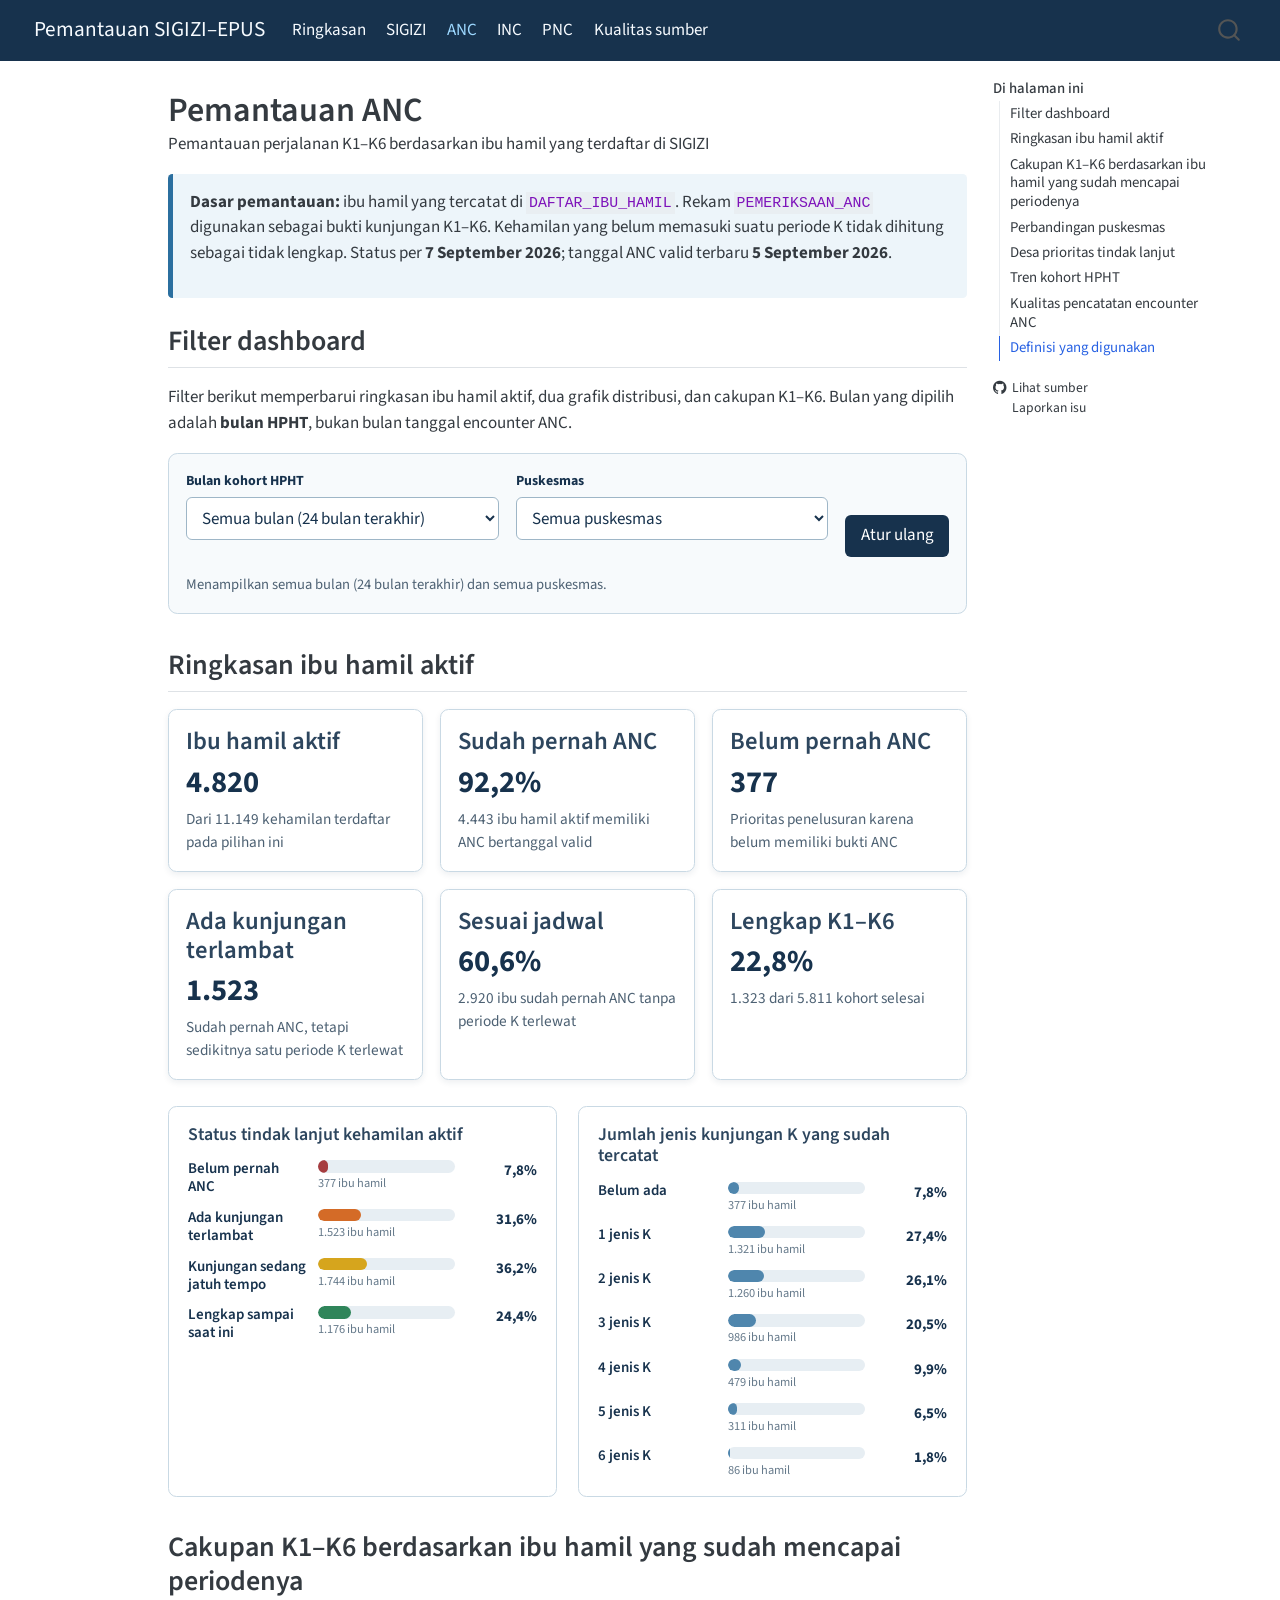
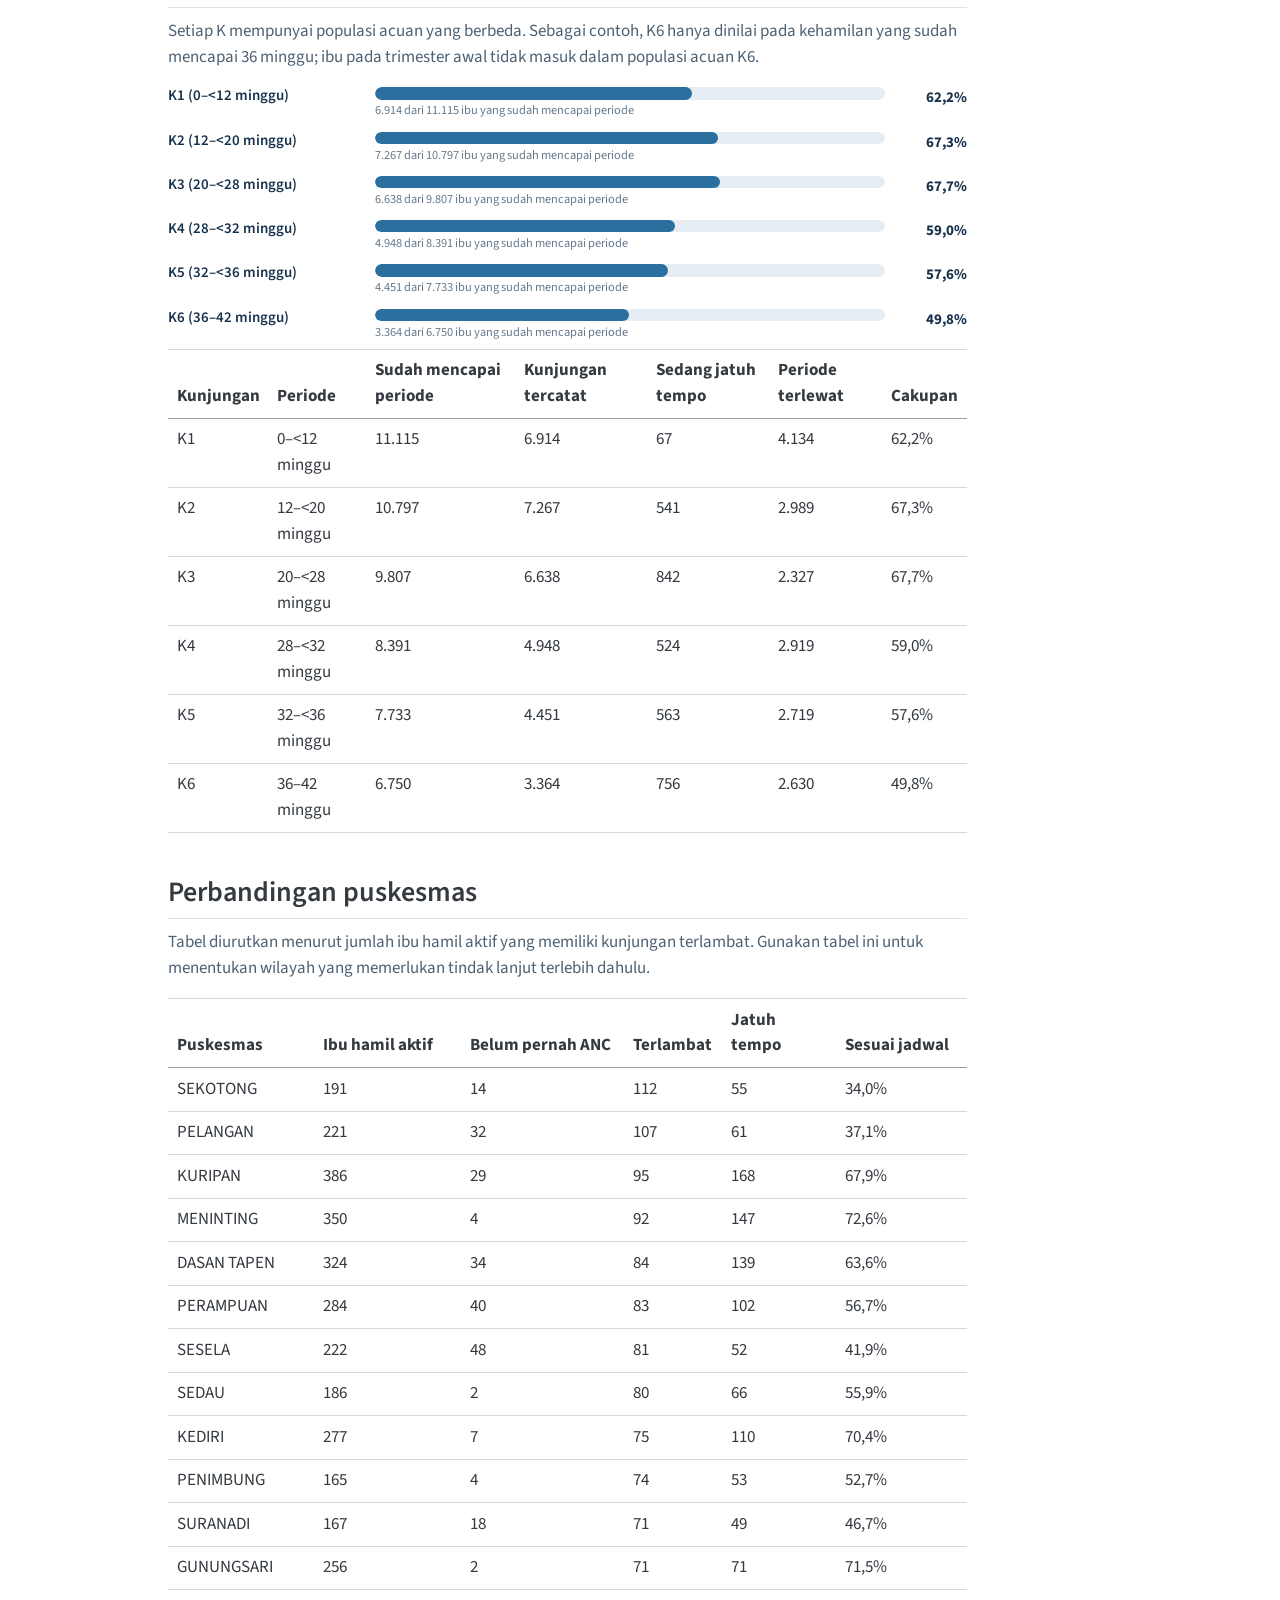
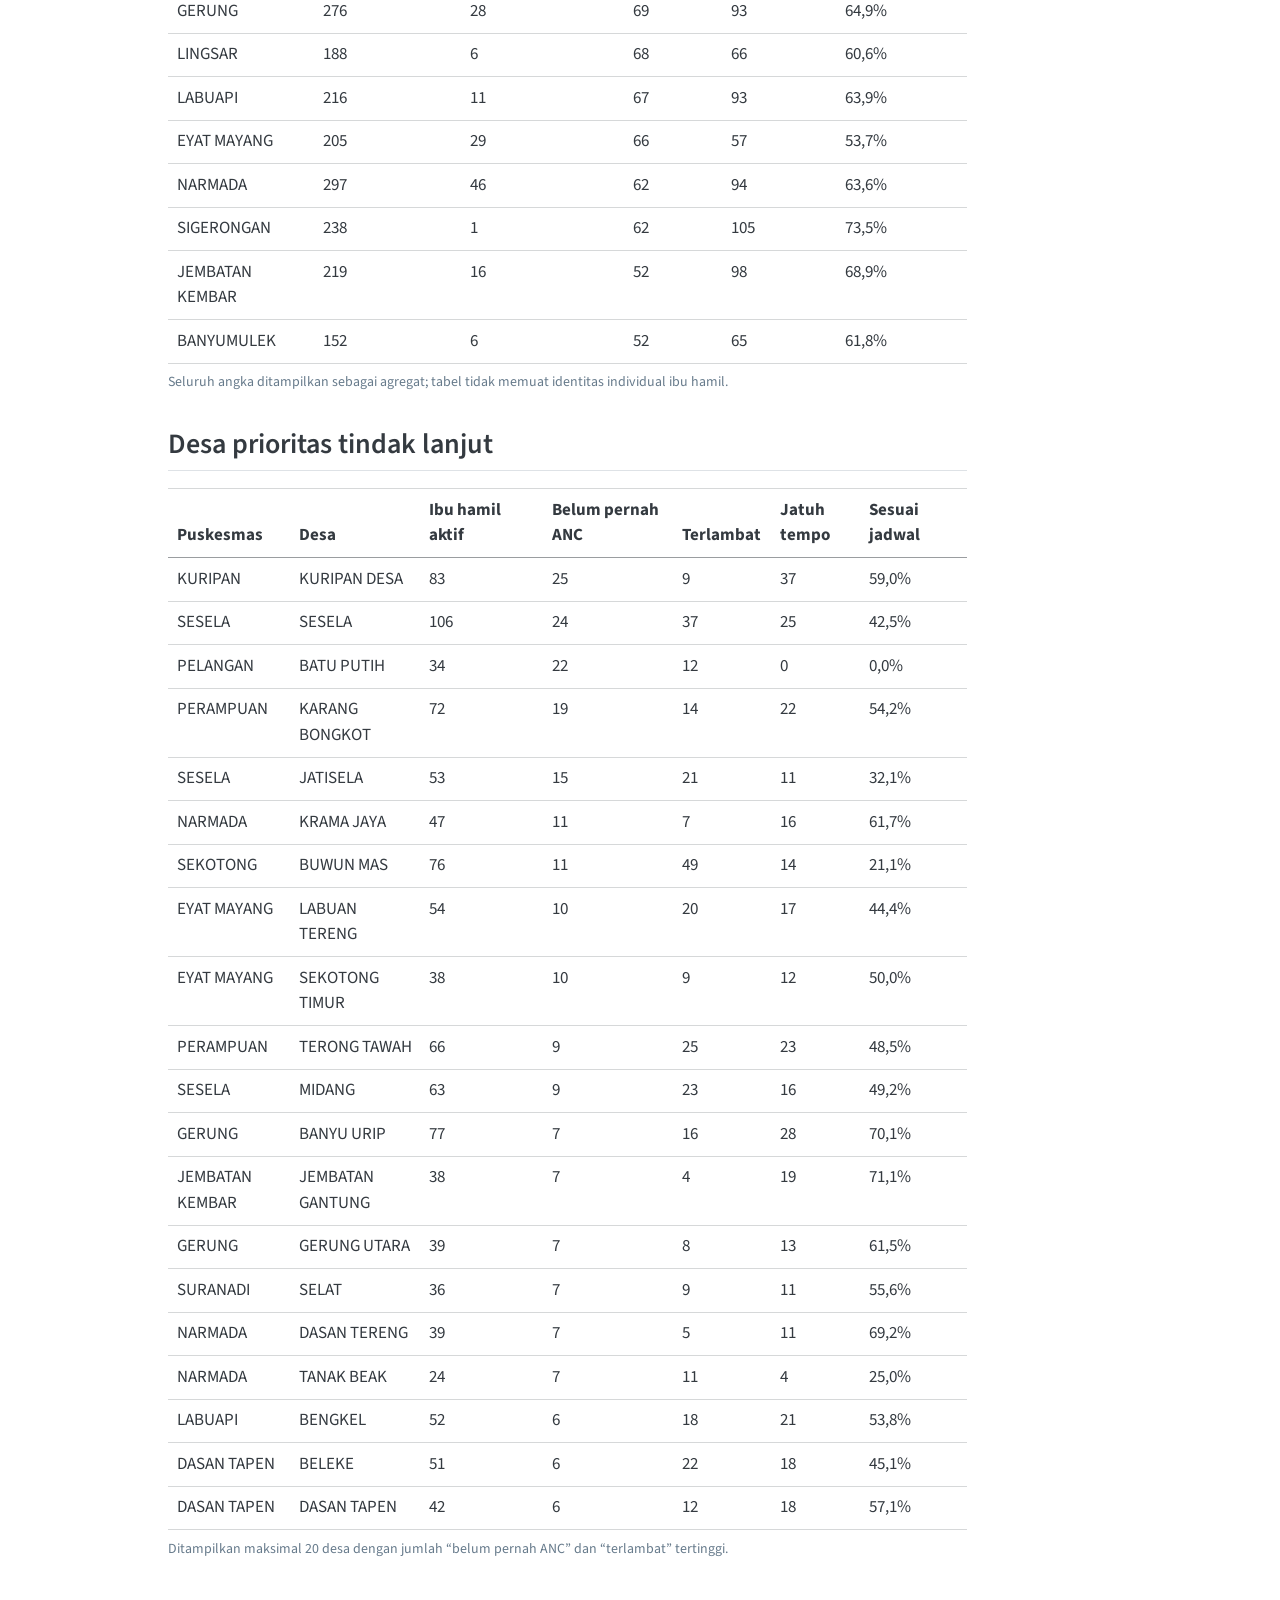
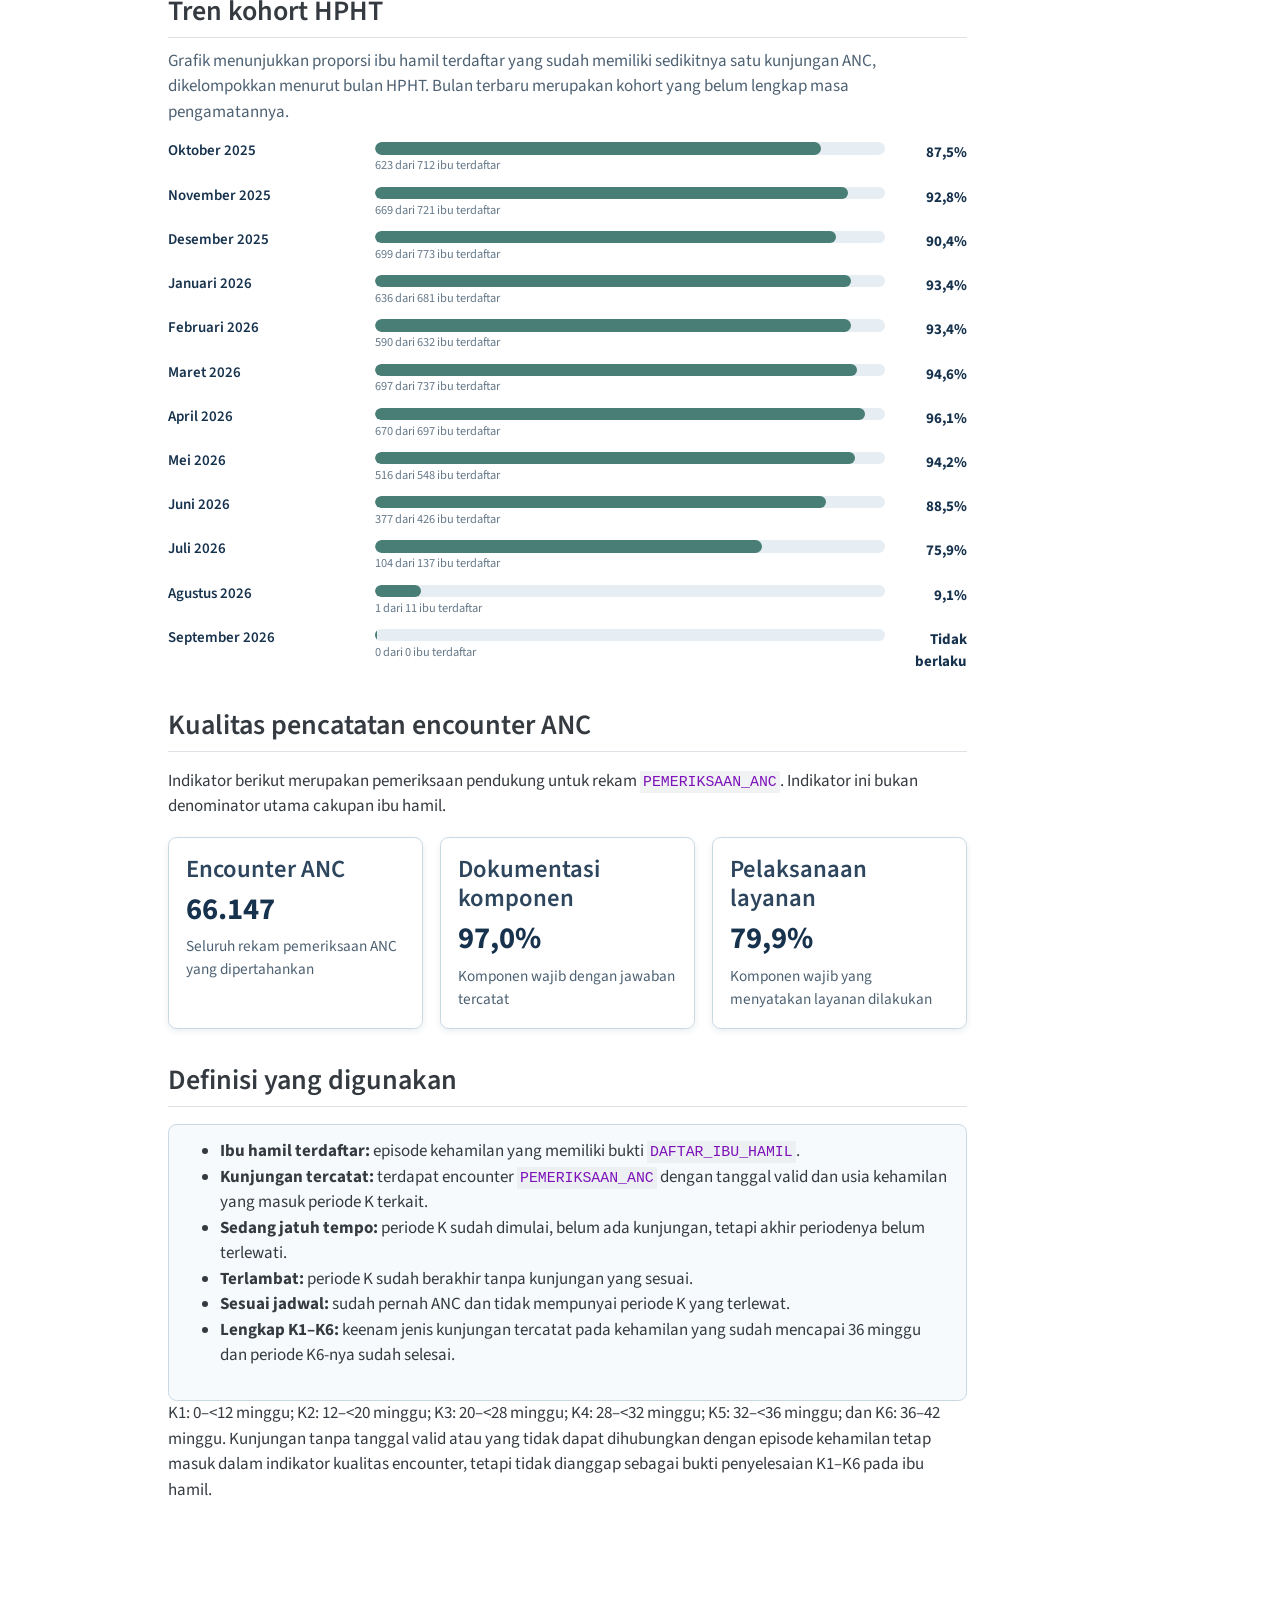
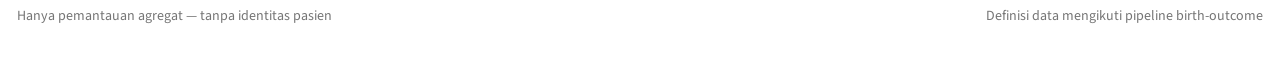
==== commit 67f183bb: "Built site for gh-pages" ====
--- a/anc.html
+++ b/anc.html
@@ -177,9 +177,9 @@
 <section id="filter-dashboard" class="level2">
 <h2 class="anchored" data-anchor-id="filter-dashboard">Filter dashboard</h2>
 <p>Filter berikut memperbarui ringkasan ibu hamil aktif, dua grafik distribusi, dan cakupan K1–K6. Bulan yang dipilih adalah <strong>bulan HPHT</strong>, bukan bulan tanggal encounter ANC.</p>
-<script type="application/json" id="anc-filter-summary-data">[{"filter_cohort_month":null,"filter_puskesmas":"ALL","as_of_date":"2026-09-07","latest_anc_date":"2026-09-05","registered_pregnancy_count":11149,"active_pregnancy_count":4820,"active_with_anc_count":4443,"active_no_anc_count":377,"active_overdue_count":1523,"active_due_now_count":1744,"active_complete_to_date_count":1176,"active_on_schedule_count":2920,"completed_cohort_denominator_count":5811,"complete_k1_k6_count":1323,"active_any_anc_percentage":92.2,"active_on_schedule_percentage":60.6,"complete_k1_k6_percentage":22.8,"has_suppressed_small_count":false},{"filter_cohort_month":null,"filter_puskesmas":"BANYUMULEK","as_of_date":"2026-09-07","latest_anc_date":"2026-08-28","registered_pregnancy_count":315,"active_pregnancy_count":152,"active_with_anc_count":146,"active_no_anc_count":6,"active_overdue_count":52,"active_due_now_count":65,"active_complete_to_date_count":29,"active_on_schedule_count":94,"completed_cohort_denominator_count":156,"complete_k1_k6_count":90,"active_any_anc_percentage":96.1,"active_on_schedule_percentage":61.8,"complete_k1_k6_percentage":57.7,"has_suppressed_small_count":false},{"filter_cohort_month":null,"filter_puskesmas":"DASAN TAPEN","as_of_date":"2026-09-07","latest_anc_date":"2026-09-01","registered_pregnancy_count":721,"active_pregnancy_count":324,"active_with_anc_count":290,"active_no_anc_count":34,"active_overdue_count":84,"active_due_now_count":139,"active_complete_to_date_count":67,"active_on_schedule_count":206,"completed_cohort_denominator_count":368,"complete_k1_k6_count":98,"active_any_anc_percentage":89.5,"active_on_schedule_percentage":63.6,"complete_k1_k6_percentage":26.6,"has_suppressed_small_count":false},{"filter_cohort_month":null,"filter_puskesmas":"EYAT MAYANG","as_of_date":"2026-09-07","latest_anc_date":"2026-08-31","registered_pregnancy_count":562,"active_pregnancy_count":205,"active_with_anc_count":176,"active_no_anc_count":29,"active_overdue_count":66,"active_due_now_count":57,"active_complete_to_date_count":53,"active_on_schedule_count":110,"completed_cohort_denominator_count":319,"complete_k1_k6_count":77,"active_any_anc_percentage":85.9,"active_on_schedule_percentage":53.7,"complete_k1_k6_percentage":24.1,"has_suppressed_small_count":false},{"filter_cohort_month":null,"filter_puskesmas":"GERUNG","as_of_date":"2026-09-07","latest_anc_date":"2026-09-05","registered_pregnancy_count":774,"active_pregnancy_count":276,"active_with_anc_count":248,"active_no_anc_count":28,"active_overdue_count":69,"active_due_now_count":93,"active_complete_to_date_count":86,"active_on_schedule_count":179,"completed_cohort_denominator_count":474,"complete_k1_k6_count":85,"active_any_anc_percentage":89.9,"active_on_schedule_percentage":64.9,"complete_k1_k6_percentage":17.9,"has_suppressed_small_count":false},{"filter_cohort_month":null,"filter_puskesmas":"GUNUNGSARI","as_of_date":"2026-09-07","latest_anc_date":"2026-09-05","registered_pregnancy_count":null,"active_pregnancy_count":null,"active_with_anc_count":null,"active_no_anc_count":null,"active_overdue_count":null,"active_due_now_count":null,"active_complete_to_date_count":null,"active_on_schedule_count":null,"completed_cohort_denominator_count":null,"complete_k1_k6_count":null,"active_any_anc_percentage":null,"active_on_schedule_percentage":null,"complete_k1_k6_percentage":null,"has_suppressed_small_count":true},{"filter_cohort_month":null,"filter_puskesmas":"JEMBATAN KEMBAR","as_of_date":"2026-09-07","latest_anc_date":"2026-08-31","registered_pregnancy_count":450,"active_pregnancy_count":219,"active_with_anc_count":203,"active_no_anc_count":16,"active_overdue_count":52,"active_due_now_count":98,"active_complete_to_date_count":53,"active_on_schedule_count":151,"completed_cohort_denominator_count":215,"complete_k1_k6_count":48,"active_any_anc_percentage":92.7,"active_on_schedule_percentage":68.9,"complete_k1_k6_percentage":22.3,"has_suppressed_small_count":false},{"filter_cohort_month":null,"filter_puskesmas":"KEDIRI","as_of_date":"2026-09-07","latest_anc_date":"2026-08-29","registered_pregnancy_count":514,"active_pregnancy_count":277,"active_with_anc_count":270,"active_no_anc_count":7,"active_overdue_count":75,"active_due_now_count":110,"active_complete_to_date_count":85,"active_on_schedule_count":195,"completed_cohort_denominator_count":216,"complete_k1_k6_count":68,"active_any_anc_percentage":97.5,"active_on_schedule_percentage":70.4,"complete_k1_k6_percentage":31.5,"has_suppressed_small_count":false},{"filter_cohort_month":null,"filter_puskesmas":"KURIPAN","as_of_date":"2026-09-07","latest_anc_date":"2026-08-29","registered_pregnancy_count":752,"active_pregnancy_count":386,"active_with_anc_count":357,"active_no_anc_count":29,"active_overdue_count":95,"active_due_now_count":168,"active_complete_to_date_count":94,"active_on_schedule_count":262,"completed_cohort_denominator_count":331,"complete_k1_k6_count":74,"active_any_anc_percentage":92.5,"active_on_schedule_percentage":67.9,"complete_k1_k6_percentage":22.4,"has_suppressed_small_count":false},{"filter_cohort_month":null,"filter_puskesmas":"LABUAPI","as_of_date":"2026-09-07","latest_anc_date":"2026-09-05","registered_pregnancy_count":475,"active_pregnancy_count":216,"active_with_anc_count":205,"active_no_anc_count":11,"active_overdue_count":67,"active_due_now_count":93,"active_complete_to_date_count":45,"active_on_schedule_count":138,"completed_cohort_denominator_count":240,"complete_k1_k6_count":67,"active_any_anc_percentage":94.9,"active_on_schedule_percentage":63.9,"complete_k1_k6_percentage":27.9,"has_suppressed_small_count":false},{"filter_cohort_month":null,"filter_puskesmas":"LINGSAR","as_of_date":"2026-09-07","latest_anc_date":"2026-08-30","registered_pregnancy_count":425,"active_pregnancy_count":188,"active_with_anc_count":182,"active_no_anc_count":6,"active_overdue_count":68,"active_due_now_count":66,"active_complete_to_date_count":48,"active_on_schedule_count":114,"completed_cohort_denominator_count":218,"complete_k1_k6_count":60,"active_any_anc_percentage":96.8,"active_on_schedule_percentage":60.6,"complete_k1_k6_percentage":27.5,"has_suppressed_small_count":false},{"filter_cohort_month":null,"filter_puskesmas":"MENINTING","as_of_date":"2026-09-07","latest_anc_date":"2026-09-05","registered_pregnancy_count":null,"active_pregnancy_count":null,"active_with_anc_count":null,"active_no_anc_count":null,"active_overdue_count":null,"active_due_now_count":null,"active_complete_to_date_count":null,"active_on_schedule_count":null,"completed_cohort_denominator_count":null,"complete_k1_k6_count":null,"active_any_anc_percentage":null,"active_on_schedule_percentage":null,"complete_k1_k6_percentage":null,"has_suppressed_small_count":true},{"filter_cohort_month":null,"filter_puskesmas":"NARMADA","as_of_date":"2026-09-07","latest_anc_date":"2026-09-02","registered_pregnancy_count":1083,"active_pregnancy_count":297,"active_with_anc_count":251,"active_no_anc_count":46,"active_overdue_count":62,"active_due_now_count":94,"active_complete_to_date_count":95,"active_on_schedule_count":189,"completed_cohort_denominator_count":712,"complete_k1_k6_count":106,"active_any_anc_percentage":84.5,"active_on_schedule_percentage":63.6,"complete_k1_k6_percentage":14.9,"has_suppressed_small_count":false},{"filter_cohort_month":null,"filter_puskesmas":"PELANGAN","as_of_date":"2026-09-07","latest_anc_date":"2026-08-28","registered_pregnancy_count":500,"active_pregnancy_count":221,"active_with_anc_count":189,"active_no_anc_count":32,"active_overdue_count":107,"active_due_now_count":61,"active_complete_to_date_count":21,"active_on_schedule_count":82,"completed_cohort_denominator_count":245,"complete_k1_k6_count":17,"active_any_anc_percentage":85.5,"active_on_schedule_percentage":37.1,"complete_k1_k6_percentage":6.9,"has_suppressed_small_count":false},{"filter_cohort_month":null,"filter_puskesmas":"PENIMBUNG","as_of_date":"2026-09-07","latest_anc_date":"2026-08-22","registered_pregnancy_count":null,"active_pregnancy_count":null,"active_with_anc_count":null,"active_no_anc_count":null,"active_overdue_count":null,"active_due_now_count":null,"active_complete_to_date_count":null,"active_on_schedule_count":null,"completed_cohort_denominator_count":null,"complete_k1_k6_count":null,"active_any_anc_percentage":null,"active_on_schedule_percentage":null,"complete_k1_k6_percentage":null,"has_suppressed_small_count":true},{"filter_cohort_month":null,"filter_puskesmas":"PERAMPUAN","as_of_date":"2026-09-07","latest_anc_date":"2026-08-22","registered_pregnancy_count":700,"active_pregnancy_count":284,"active_with_anc_count":244,"active_no_anc_count":40,"active_overdue_count":83,"active_due_now_count":102,"active_complete_to_date_count":59,"active_on_schedule_count":161,"completed_cohort_denominator_count":395,"complete_k1_k6_count":113,"active_any_anc_percentage":85.9,"active_on_schedule_percentage":56.7,"complete_k1_k6_percentage":28.6,"has_suppressed_small_count":false},{"filter_cohort_month":null,"filter_puskesmas":"SEDAU","as_of_date":"2026-09-07","latest_anc_date":"2026-08-29","registered_pregnancy_count":null,"active_pregnancy_count":null,"active_with_anc_count":null,"active_no_anc_count":null,"active_overdue_count":null,"active_due_now_count":null,"active_complete_to_date_count":null,"active_on_schedule_count":null,"completed_cohort_denominator_count":null,"complete_k1_k6_count":null,"active_any_anc_percentage":null,"active_on_schedule_percentage":null,"complete_k1_k6_percentage":null,"has_suppressed_small_count":true},{"filter_cohort_month":null,"filter_puskesmas":"SEKOTONG","as_of_date":"2026-09-07","latest_anc_date":"2026-08-21","registered_pregnancy_count":452,"active_pregnancy_count":191,"active_with_anc_count":177,"active_no_anc_count":14,"active_overdue_count":112,"active_due_now_count":55,"active_complete_to_date_count":10,"active_on_schedule_count":65,"completed_cohort_denominator_count":236,"complete_k1_k6_count":24,"active_any_anc_percentage":92.7,"active_on_schedule_percentage":34,"complete_k1_k6_percentage":10.2,"has_suppressed_small_count":false},{"filter_cohort_month":null,"filter_puskesmas":"SESELA","as_of_date":"2026-09-07","latest_anc_date":"2026-09-02","registered_pregnancy_count":646,"active_pregnancy_count":222,"active_with_anc_count":174,"active_no_anc_count":48,"active_overdue_count":81,"active_due_now_count":52,"active_complete_to_date_count":41,"active_on_schedule_count":93,"completed_cohort_denominator_count":397,"complete_k1_k6_count":12,"active_any_anc_percentage":78.4,"active_on_schedule_percentage":41.9,"complete_k1_k6_percentage":3,"has_suppressed_small_count":false},{"filter_cohort_month":null,"filter_puskesmas":"SIGERONGAN","as_of_date":"2026-09-07","latest_anc_date":"2026-09-03","registered_pregnancy_count":null,"active_pregnancy_count":null,"active_with_anc_count":null,"active_no_anc_count":null,"active_overdue_count":null,"active_due_now_count":null,"active_complete_to_date_count":null,"active_on_schedule_count":null,"completed_cohort_denominator_count":null,"complete_k1_k6_count":null,"active_any_anc_percentage":null,"active_on_schedule_percentage":null,"complete_k1_k6_percentage":null,"has_suppressed_small_count":true},{"filter_cohort_month":null,"filter_puskesmas":"SURANADI","as_of_date":"2026-09-07","latest_anc_date":"2026-09-05","registered_pregnancy_count":360,"active_pregnancy_count":167,"active_with_anc_count":149,"active_no_anc_count":18,"active_overdue_count":71,"active_due_now_count":49,"active_complete_to_date_count":29,"active_on_schedule_count":78,"completed_cohort_denominator_count":181,"complete_k1_k6_count":33,"active_any_anc_percentage":89.2,"active_on_schedule_percentage":46.7,"complete_k1_k6_percentage":18.2,"has_suppressed_small_count":false},{"filter_cohort_month":"2024-09-01","filter_puskesmas":"ALL","as_of_date":"2026-09-07","latest_anc_date":"2025-08-09","registered_pregnancy_count":61,"active_pregnancy_count":0,"active_with_anc_count":0,"active_no_anc_count":0,"active_overdue_count":0,"active_due_now_count":0,"active_complete_to_date_count":0,"active_on_schedule_count":0,"completed_cohort_denominator_count":56,"complete_k1_k6_count":0,"active_any_anc_percentage":null,"active_on_schedule_percentage":null,"complete_k1_k6_percentage":0,"has_suppressed_small_count":false},{"filter_cohort_month":"2024-09-01","filter_puskesmas":"EYAT MAYANG","as_of_date":"2026-09-07","latest_anc_date":"2025-06-15","registered_pregnancy_count":10,"active_pregnancy_count":0,"active_with_anc_count":0,"active_no_anc_count":0,"active_overdue_count":0,"active_due_now_count":0,"active_complete_to_date_count":0,"active_on_schedule_count":0,"completed_cohort_denominator_count":8,"complete_k1_k6_count":0,"active_any_anc_percentage":null,"active_on_schedule_percentage":null,"complete_k1_k6_percentage":0,"has_suppressed_small_count":false},{"filter_cohort_month":"2024-09-01","filter_puskesmas":"GERUNG","as_of_date":"2026-09-07","latest_anc_date":null,"registered_pregnancy_count":null,"active_pregnancy_count":null,"active_with_anc_count":null,"active_no_anc_count":null,"active_overdue_count":null,"active_due_now_count":null,"active_complete_to_date_count":null,"active_on_schedule_count":null,"completed_cohort_denominator_count":null,"complete_k1_k6_count":null,"active_any_anc_percentage":null,"active_on_schedule_percentage":null,"complete_k1_k6_percentage":null,"has_suppressed_small_count":true},{"filter_cohort_month":"2024-09-01","filter_puskesmas":"NARMADA","as_of_date":"2026-09-07","latest_anc_date":"2025-08-09","registered_pregnancy_count":33,"active_pregnancy_count":0,"active_with_anc_count":0,"active_no_anc_count":0,"active_overdue_count":0,"active_due_now_count":0,"active_complete_to_date_count":0,"active_on_schedule_count":0,"completed_cohort_denominator_count":30,"complete_k1_k6_count":0,"active_any_anc_percentage":null,"active_on_schedule_percentage":null,"complete_k1_k6_percentage":0,"has_suppressed_small_count":false},{"filter_cohort_month":"2024-09-01","filter_puskesmas":"PERAMPUAN","as_of_date":"2026-09-07","latest_anc_date":null,"registered_pregnancy_count":null,"active_pregnancy_count":null,"active_with_anc_count":null,"active_no_anc_count":null,"active_overdue_count":null,"active_due_now_count":null,"active_complete_to_date_count":null,"active_on_schedule_count":null,"completed_cohort_denominator_count":null,"complete_k1_k6_count":null,"active_any_anc_percentage":null,"active_on_schedule_percentage":null,"complete_k1_k6_percentage":null,"has_suppressed_small_count":true},{"filter_cohort_month":"2024-09-01","filter_puskesmas":"SESELA","as_of_date":"2026-09-07","latest_anc_date":"2025-06-22","registered_pregnancy_count":12,"active_pregnancy_count":0,"active_with_anc_count":0,"active_no_anc_count":0,"active_overdue_count":0,"active_due_now_count":0,"active_complete_to_date_count":0,"active_on_schedule_count":0,"completed_cohort_denominator_count":12,"complete_k1_k6_count":0,"active_any_anc_percentage":null,"active_on_schedule_percentage":null,"complete_k1_k6_percentage":0,"has_suppressed_small_count":false},{"filter_cohort_month":"2024-09-01","filter_puskesmas":"SURANADI","as_of_date":"2026-09-07","latest_anc_date":null,"registered_pregnancy_count":null,"active_pregnancy_count":null,"active_with_anc_count":null,"active_no_anc_count":null,"active_overdue_count":null,"active_due_now_count":null,"active_complete_to_date_count":null,"active_on_schedule_count":null,"completed_cohort_denominator_count":null,"complete_k1_k6_count":null,"active_any_anc_percentage":null,"active_on_schedule_percentage":null,"complete_k1_k6_percentage":null,"has_suppressed_small_count":true},{"filter_cohort_month":"2024-10-01","filter_puskesmas":"ALL","as_of_date":"2026-09-07","latest_anc_date":"2025-09-22","registered_pregnancy_count":76,"active_pregnancy_count":0,"active_with_anc_count":0,"active_no_anc_count":0,"active_overdue_count":0,"active_due_now_count":0,"active_complete_to_date_count":0,"active_on_schedule_count":0,"completed_cohort_denominator_count":71,"complete_k1_k6_count":0,"active_any_anc_percentage":null,"active_on_schedule_percentage":null,"complete_k1_k6_percentage":0,"has_suppressed_small_count":false},{"filter_cohort_month":"2024-10-01","filter_puskesmas":"DASAN TAPEN","as_of_date":"2026-09-07","latest_anc_date":null,"registered_pregnancy_count":null,"active_pregnancy_count":null,"active_with_anc_count":null,"active_no_anc_count":null,"active_overdue_count":null,"active_due_now_count":null,"active_complete_to_date_count":null,"active_on_schedule_count":null,"completed_cohort_denominator_count":null,"complete_k1_k6_count":null,"active_any_anc_percentage":null,"active_on_schedule_percentage":null,"complete_k1_k6_percentage":null,"has_suppressed_small_count":true},{"filter_cohort_month":"2024-10-01","filter_puskesmas":"EYAT MAYANG","as_of_date":"2026-09-07","latest_anc_date":"2025-09-22","registered_pregnancy_count":9,"active_pregnancy_count":0,"active_with_anc_count":0,"active_no_anc_count":0,"active_overdue_count":0,"active_due_now_count":0,"active_complete_to_date_count":0,"active_on_schedule_count":0,"completed_cohort_denominator_count":7,"complete_k1_k6_count":0,"active_any_anc_percentage":null,"active_on_schedule_percentage":null,"complete_k1_k6_percentage":0,"has_suppressed_small_count":false},{"filter_cohort_month":"2024-10-01","filter_puskesmas":"GERUNG","as_of_date":"2026-09-07","latest_anc_date":null,"registered_pregnancy_count":12,"active_pregnancy_count":0,"active_with_anc_count":0,"active_no_anc_count":0,"active_overdue_count":0,"active_due_now_count":0,"active_complete_to_date_count":0,"active_on_schedule_count":0,"completed_cohort_denominator_count":12,"complete_k1_k6_count":0,"active_any_anc_percentage":null,"active_on_schedule_percentage":null,"complete_k1_k6_percentage":0,"has_suppressed_small_count":false},{"filter_cohort_month":"2024-10-01","filter_puskesmas":"KURIPAN","as_of_date":"2026-09-07","latest_anc_date":null,"registered_pregnancy_count":null,"active_pregnancy_count":null,"active_with_anc_count":null,"active_no_anc_count":null,"active_overdue_count":null,"active_due_now_count":null,"active_complete_to_date_count":null,"active_on_schedule_count":null,"completed_cohort_denominator_count":null,"complete_k1_k6_count":null,"active_any_anc_percentage":null,"active_on_schedule_percentage":null,"complete_k1_k6_percentage":null,"has_suppressed_small_count":true},{"filter_cohort_month":"2024-10-01","filter_puskesmas":"NARMADA","as_of_date":"2026-09-07","latest_anc_date":"2025-07-21","registered_pregnancy_count":37,"active_pregnancy_count":0,"active_with_anc_count":0,"active_no_anc_count":0,"active_overdue_count":0,"active_due_now_count":0,"active_complete_to_date_count":0,"active_on_schedule_count":0,"completed_cohort_denominator_count":36,"complete_k1_k6_count":0,"active_any_anc_percentage":null,"active_on_schedule_percentage":null,"complete_k1_k6_percentage":0,"has_suppressed_small_count":false},{"filter_cohort_month":"2024-10-01","filter_puskesmas":"SESELA","as_of_date":"2026-09-07","latest_anc_date":"2025-08-04","registered_pregnancy_count":15,"active_pregnancy_count":0,"active_with_anc_count":0,"active_no_anc_count":0,"active_overdue_count":0,"active_due_now_count":0,"active_complete_to_date_count":0,"active_on_schedule_count":0,"completed_cohort_denominator_count":13,"complete_k1_k6_count":0,"active_any_anc_percentage":null,"active_on_schedule_percentage":null,"complete_k1_k6_percentage":0,"has_suppressed_small_count":false},{"filter_cohort_month":"2024-10-01","filter_puskesmas":"SURANADI","as_of_date":"2026-09-07","latest_anc_date":null,"registered_pregnancy_count":null,"active_pregnancy_count":null,"active_with_anc_count":null,"active_no_anc_count":null,"active_overdue_count":null,"active_due_now_count":null,"active_complete_to_date_count":null,"active_on_schedule_count":null,"completed_cohort_denominator_count":null,"complete_k1_k6_count":null,"active_any_anc_percentage":null,"active_on_schedule_percentage":null,"complete_k1_k6_percentage":null,"has_suppressed_small_count":true},{"filter_cohort_month":"2024-11-01","filter_puskesmas":"ALL","as_of_date":"2026-09-07","latest_anc_date":"2025-08-26","registered_pregnancy_count":null,"active_pregnancy_count":null,"active_with_anc_count":null,"active_no_anc_count":null,"active_overdue_count":null,"active_due_now_count":null,"active_complete_to_date_count":null,"active_on_schedule_count":null,"completed_cohort_denominator_count":null,"complete_k1_k6_count":null,"active_any_anc_percentage":null,"active_on_schedule_percentage":null,"complete_k1_k6_percentage":null,"has_suppressed_small_count":true},{"filter_cohort_month":"2024-11-01","filter_puskesmas":"DASAN TAPEN","as_of_date":"2026-09-07","latest_anc_date":null,"registered_pregnancy_count":null,"active_pregnancy_count":null,"active_with_anc_count":null,"active_no_anc_count":null,"active_overdue_count":null,"active_due_now_count":null,"active_complete_to_date_count":null,"active_on_schedule_count":null,"completed_cohort_denominator_count":null,"complete_k1_k6_count":null,"active_any_anc_percentage":null,"active_on_schedule_percentage":null,"complete_k1_k6_percentage":null,"has_suppressed_small_count":true},{"filter_cohort_month":"2024-11-01","filter_puskesmas":"EYAT MAYANG","as_of_date":"2026-09-07","latest_anc_date":"2025-08-26","registered_pregnancy_count":19,"active_pregnancy_count":0,"active_with_anc_count":0,"active_no_anc_count":0,"active_overdue_count":0,"active_due_now_count":0,"active_complete_to_date_count":0,"active_on_schedule_count":0,"completed_cohort_denominator_count":18,"complete_k1_k6_count":0,"active_any_anc_percentage":null,"active_on_schedule_percentage":null,"complete_k1_k6_percentage":0,"has_suppressed_small_count":false},{"filter_cohort_month":"2024-11-01","filter_puskesmas":"GERUNG","as_of_date":"2026-09-07","latest_anc_date":null,"registered_pregnancy_count":12,"active_pregnancy_count":0,"active_with_anc_count":0,"active_no_anc_count":0,"active_overdue_count":0,"active_due_now_count":0,"active_complete_to_date_count":0,"active_on_schedule_count":0,"completed_cohort_denominator_count":12,"complete_k1_k6_count":0,"active_any_anc_percentage":null,"active_on_schedule_percentage":null,"complete_k1_k6_percentage":0,"has_suppressed_small_count":false},{"filter_cohort_month":"2024-11-01","filter_puskesmas":"LABUAPI","as_of_date":"2026-09-07","latest_anc_date":null,"registered_pregnancy_count":null,"active_pregnancy_count":null,"active_with_anc_count":null,"active_no_anc_count":null,"active_overdue_count":null,"active_due_now_count":null,"active_complete_to_date_count":null,"active_on_schedule_count":null,"completed_cohort_denominator_count":null,"complete_k1_k6_count":null,"active_any_anc_percentage":null,"active_on_schedule_percentage":null,"complete_k1_k6_percentage":null,"has_suppressed_small_count":true},{"filter_cohort_month":"2024-11-01","filter_puskesmas":"NARMADA","as_of_date":"2026-09-07","latest_anc_date":"2025-08-11","registered_pregnancy_count":null,"active_pregnancy_count":null,"active_with_anc_count":null,"active_no_anc_count":null,"active_overdue_count":null,"active_due_now_count":null,"active_complete_to_date_count":null,"active_on_schedule_count":null,"completed_cohort_denominator_count":null,"complete_k1_k6_count":null,"active_any_anc_percentage":null,"active_on_schedule_percentage":null,"complete_k1_k6_percentage":null,"has_suppressed_small_count":true},{"filter_cohort_month":"2024-11-01","filter_puskesmas":"PERAMPUAN","as_of_date":"2026-09-07","latest_anc_date":null,"registered_pregnancy_count":null,"active_pregnancy_count":null,"active_with_anc_count":null,"active_no_anc_count":null,"active_overdue_count":null,"active_due_now_count":null,"active_complete_to_date_count":null,"active_on_schedule_count":null,"completed_cohort_denominator_count":null,"complete_k1_k6_count":null,"active_any_anc_percentage":null,"active_on_schedule_percentage":null,"complete_k1_k6_percentage":null,"has_suppressed_small_count":true},{"filter_cohort_month":"2024-11-01","filter_puskesmas":"SEDAU","as_of_date":"2026-09-07","latest_anc_date":null,"registered_pregnancy_count":null,"active_pregnancy_count":null,"active_with_anc_count":null,"active_no_anc_count":null,"active_overdue_count":null,"active_due_now_count":null,"active_complete_to_date_count":null,"active_on_schedule_count":null,"completed_cohort_denominator_count":null,"complete_k1_k6_count":null,"active_any_anc_percentage":null,"active_on_schedule_percentage":null,"complete_k1_k6_percentage":null,"has_suppressed_small_count":true},{"filter_cohort_month":"2024-11-01","filter_puskesmas":"SESELA","as_of_date":"2026-09-07","latest_anc_date":"2025-08-09","registered_pregnancy_count":13,"active_pregnancy_count":0,"active_with_anc_count":0,"active_no_anc_count":0,"active_overdue_count":0,"active_due_now_count":0,"active_complete_to_date_count":0,"active_on_schedule_count":0,"completed_cohort_denominator_count":13,"complete_k1_k6_count":0,"active_any_anc_percentage":null,"active_on_schedule_percentage":null,"complete_k1_k6_percentage":0,"has_suppressed_small_count":false},{"filter_cohort_month":"2024-12-01","filter_puskesmas":"ALL","as_of_date":"2026-09-07","latest_anc_date":"2025-10-09","registered_pregnancy_count":120,"active_pregnancy_count":0,"active_with_anc_count":0,"active_no_anc_count":0,"active_overdue_count":0,"active_due_now_count":0,"active_complete_to_date_count":0,"active_on_schedule_count":0,"completed_cohort_denominator_count":114,"complete_k1_k6_count":13,"active_any_anc_percentage":null,"active_on_schedule_percentage":null,"complete_k1_k6_percentage":11.4,"has_suppressed_small_count":false},{"filter_cohort_month":"2024-12-01","filter_puskesmas":"DASAN TAPEN","as_of_date":"2026-09-07","latest_anc_date":null,"registered_pregnancy_count":null,"active_pregnancy_count":null,"active_with_anc_count":null,"active_no_anc_count":null,"active_overdue_count":null,"active_due_now_count":null,"active_complete_to_date_count":null,"active_on_schedule_count":null,"completed_cohort_denominator_count":null,"complete_k1_k6_count":null,"active_any_anc_percentage":null,"active_on_schedule_percentage":null,"complete_k1_k6_percentage":null,"has_suppressed_small_count":true},{"filter_cohort_month":"2024-12-01","filter_puskesmas":"EYAT MAYANG","as_of_date":"2026-09-07","latest_anc_date":"2025-10-09","registered_pregnancy_count":22,"active_pregnancy_count":0,"active_with_anc_count":0,"active_no_anc_count":0,"active_overdue_count":0,"active_due_now_count":0,"active_complete_to_date_count":0,"active_on_schedule_count":0,"completed_cohort_denominator_count":20,"complete_k1_k6_count":9,"active_any_anc_percentage":null,"active_on_schedule_percentage":null,"complete_k1_k6_percentage":45,"has_suppressed_small_count":false},{"filter_cohort_month":"2024-12-01","filter_puskesmas":"GERUNG","as_of_date":"2026-09-07","latest_anc_date":null,"registered_pregnancy_count":26,"active_pregnancy_count":0,"active_with_anc_count":0,"active_no_anc_count":0,"active_overdue_count":0,"active_due_now_count":0,"active_complete_to_date_count":0,"active_on_schedule_count":0,"completed_cohort_denominator_count":26,"complete_k1_k6_count":0,"active_any_anc_percentage":null,"active_on_schedule_percentage":null,"complete_k1_k6_percentage":0,"has_suppressed_small_count":false},{"filter_cohort_month":"2024-12-01","filter_puskesmas":"NARMADA","as_of_date":"2026-09-07","latest_anc_date":"2025-09-20","registered_pregnancy_count":null,"active_pregnancy_count":null,"active_with_anc_count":null,"active_no_anc_count":null,"active_overdue_count":null,"active_due_now_count":null,"active_complete_to_date_count":null,"active_on_schedule_count":null,"completed_cohort_denominator_count":null,"complete_k1_k6_count":null,"active_any_anc_percentage":null,"active_on_schedule_percentage":null,"complete_k1_k6_percentage":null,"has_suppressed_small_count":true},{"filter_cohort_month":"2024-12-01","filter_puskesmas":"PERAMPUAN","as_of_date":"2026-09-07","latest_anc_date":null,"registered_pregnancy_count":null,"active_pregnancy_count":null,"active_with_anc_count":null,"active_no_anc_count":null,"active_overdue_count":null,"active_due_now_count":null,"active_complete_to_date_count":null,"active_on_schedule_count":null,"completed_cohort_denominator_count":null,"complete_k1_k6_count":null,"active_any_anc_percentage":null,"active_on_schedule_percentage":null,"complete_k1_k6_percentage":null,"has_suppressed_small_count":true},{"filter_cohort_month":"2024-12-01","filter_puskesmas":"SESELA","as_of_date":"2026-09-07","latest_anc_date":"2025-09-13","registered_pregnancy_count":25,"active_pregnancy_count":0,"active_with_anc_count":0,"active_no_anc_count":0,"active_overdue_count":0,"active_due_now_count":0,"active_complete_to_date_count":0,"active_on_schedule_count":0,"completed_cohort_denominator_count":24,"complete_k1_k6_count":0,"active_any_anc_percentage":null,"active_on_schedule_percentage":null,"complete_k1_k6_percentage":0,"has_suppressed_small_count":false},{"filter_cohort_month":"2024-12-01","filter_puskesmas":"SURANADI","as_of_date":"2026-09-07","latest_anc_date":null,"registered_pregnancy_count":null,"active_pregnancy_count":null,"active_with_anc_count":null,"active_no_anc_count":null,"active_overdue_count":null,"active_due_now_count":null,"active_complete_to_date_count":null,"active_on_schedule_count":null,"completed_cohort_denominator_count":null,"complete_k1_k6_count":null,"active_any_anc_percentage":null,"active_on_schedule_percentage":null,"complete_k1_k6_percentage":null,"has_suppressed_small_count":true},{"filter_cohort_month":"2025-01-01","filter_puskesmas":"ALL","as_of_date":"2026-09-07","latest_anc_date":"2025-12-01","registered_pregnancy_count":123,"active_pregnancy_count":0,"active_with_anc_count":0,"active_no_anc_count":0,"active_overdue_count":0,"active_due_now_count":0,"active_complete_to_date_count":0,"active_on_schedule_count":0,"completed_cohort_denominator_count":118,"complete_k1_k6_count":5,"active_any_anc_percentage":null,"active_on_schedule_percentage":null,"complete_k1_k6_percentage":4.2,"has_suppressed_small_count":false},{"filter_cohort_month":"2025-01-01","filter_puskesmas":"DASAN TAPEN","as_of_date":"2026-09-07","latest_anc_date":null,"registered_pregnancy_count":null,"active_pregnancy_count":null,"active_with_anc_count":null,"active_no_anc_count":null,"active_overdue_count":null,"active_due_now_count":null,"active_complete_to_date_count":null,"active_on_schedule_count":null,"completed_cohort_denominator_count":null,"complete_k1_k6_count":null,"active_any_anc_percentage":null,"active_on_schedule_percentage":null,"complete_k1_k6_percentage":null,"has_suppressed_small_count":true},{"filter_cohort_month":"2025-01-01","filter_puskesmas":"EYAT MAYANG","as_of_date":"2026-09-07","latest_anc_date":"2025-11-12","registered_pregnancy_count":null,"active_pregnancy_count":null,"active_with_anc_count":null,"active_no_anc_count":null,"active_overdue_count":null,"active_due_now_count":null,"active_complete_to_date_count":null,"active_on_schedule_count":null,"completed_cohort_denominator_count":null,"complete_k1_k6_count":null,"active_any_anc_percentage":null,"active_on_schedule_percentage":null,"complete_k1_k6_percentage":null,"has_suppressed_small_count":true},{"filter_cohort_month":"2025-01-01","filter_puskesmas":"GERUNG","as_of_date":"2026-09-07","latest_anc_date":null,"registered_pregnancy_count":21,"active_pregnancy_count":0,"active_with_anc_count":0,"active_no_anc_count":0,"active_overdue_count":0,"active_due_now_count":0,"active_complete_to_date_count":0,"active_on_schedule_count":0,"completed_cohort_denominator_count":21,"complete_k1_k6_count":0,"active_any_anc_percentage":null,"active_on_schedule_percentage":null,"complete_k1_k6_percentage":0,"has_suppressed_small_count":false},{"filter_cohort_month":"2025-01-01","filter_puskesmas":"LABUAPI","as_of_date":"2026-09-07","latest_anc_date":"2025-12-01","registered_pregnancy_count":null,"active_pregnancy_count":null,"active_with_anc_count":null,"active_no_anc_count":null,"active_overdue_count":null,"active_due_now_count":null,"active_complete_to_date_count":null,"active_on_schedule_count":null,"completed_cohort_denominator_count":null,"complete_k1_k6_count":null,"active_any_anc_percentage":null,"active_on_schedule_percentage":null,"complete_k1_k6_percentage":null,"has_suppressed_small_count":true},{"filter_cohort_month":"2025-01-01","filter_puskesmas":"NARMADA","as_of_date":"2026-09-07","latest_anc_date":"2025-10-21","registered_pregnancy_count":null,"active_pregnancy_count":null,"active_with_anc_count":null,"active_no_anc_count":null,"active_overdue_count":null,"active_due_now_count":null,"active_complete_to_date_count":null,"active_on_schedule_count":null,"completed_cohort_denominator_count":null,"complete_k1_k6_count":null,"active_any_anc_percentage":null,"active_on_schedule_percentage":null,"complete_k1_k6_percentage":null,"has_suppressed_small_count":true},{"filter_cohort_month":"2025-01-01","filter_puskesmas":"PERAMPUAN","as_of_date":"2026-09-07","latest_anc_date":null,"registered_pregnancy_count":null,"active_pregnancy_count":null,"active_with_anc_count":null,"active_no_anc_count":null,"active_overdue_count":null,"active_due_now_count":null,"active_complete_to_date_count":null,"active_on_schedule_count":null,"completed_cohort_denominator_count":null,"complete_k1_k6_count":null,"active_any_anc_percentage":null,"active_on_schedule_percentage":null,"complete_k1_k6_percentage":null,"has_suppressed_small_count":true},{"filter_cohort_month":"2025-01-01","filter_puskesmas":"SEKOTONG","as_of_date":"2026-09-07","latest_anc_date":"2025-07-12","registered_pregnancy_count":null,"active_pregnancy_count":null,"active_with_anc_count":null,"active_no_anc_count":null,"active_overdue_count":null,"active_due_now_count":null,"active_complete_to_date_count":null,"active_on_schedule_count":null,"completed_cohort_denominator_count":null,"complete_k1_k6_count":null,"active_any_anc_percentage":null,"active_on_schedule_percentage":null,"complete_k1_k6_percentage":null,"has_suppressed_small_count":true},{"filter_cohort_month":"2025-01-01","filter_puskesmas":"SESELA","as_of_date":"2026-09-07","latest_anc_date":"2025-10-14","registered_pregnancy_count":16,"active_pregnancy_count":0,"active_with_anc_count":0,"active_no_anc_count":0,"active_overdue_count":0,"active_due_now_count":0,"active_complete_to_date_count":0,"active_on_schedule_count":0,"completed_cohort_denominator_count":15,"complete_k1_k6_count":0,"active_any_anc_percentage":null,"active_on_schedule_percentage":null,"complete_k1_k6_percentage":0,"has_suppressed_small_count":false},{"filter_cohort_month":"2025-02-01","filter_puskesmas":"ALL","as_of_date":"2026-09-07","latest_anc_date":"2025-11-30","registered_pregnancy_count":121,"active_pregnancy_count":0,"active_with_anc_count":0,"active_no_anc_count":0,"active_overdue_count":0,"active_due_now_count":0,"active_complete_to_date_count":0,"active_on_schedule_count":0,"completed_cohort_denominator_count":112,"complete_k1_k6_count":7,"active_any_anc_percentage":null,"active_on_schedule_percentage":null,"complete_k1_k6_percentage":6.3,"has_suppressed_small_count":false},{"filter_cohort_month":"2025-02-01","filter_puskesmas":"DASAN TAPEN","as_of_date":"2026-09-07","latest_anc_date":null,"registered_pregnancy_count":null,"active_pregnancy_count":null,"active_with_anc_count":null,"active_no_anc_count":null,"active_overdue_count":null,"active_due_now_count":null,"active_complete_to_date_count":null,"active_on_schedule_count":null,"completed_cohort_denominator_count":null,"complete_k1_k6_count":null,"active_any_anc_percentage":null,"active_on_schedule_percentage":null,"complete_k1_k6_percentage":null,"has_suppressed_small_count":true},{"filter_cohort_month":"2025-02-01","filter_puskesmas":"EYAT MAYANG","as_of_date":"2026-09-07","latest_anc_date":"2025-11-13","registered_pregnancy_count":18,"active_pregnancy_count":0,"active_with_anc_count":0,"active_no_anc_count":0,"active_overdue_count":0,"active_due_now_count":0,"active_complete_to_date_count":0,"active_on_schedule_count":0,"completed_cohort_denominator_count":14,"complete_k1_k6_count":5,"active_any_anc_percentage":null,"active_on_schedule_percentage":null,"complete_k1_k6_percentage":35.7,"has_suppressed_small_count":false},{"filter_cohort_month":"2025-02-01","filter_puskesmas":"GERUNG","as_of_date":"2026-09-07","latest_anc_date":null,"registered_pregnancy_count":18,"active_pregnancy_count":0,"active_with_anc_count":0,"active_no_anc_count":0,"active_overdue_count":0,"active_due_now_count":0,"active_complete_to_date_count":0,"active_on_schedule_count":0,"completed_cohort_denominator_count":18,"complete_k1_k6_count":0,"active_any_anc_percentage":null,"active_on_schedule_percentage":null,"complete_k1_k6_percentage":0,"has_suppressed_small_count":false},{"filter_cohort_month":"2025-02-01","filter_puskesmas":"GUNUNGSARI","as_of_date":"2026-09-07","latest_anc_date":null,"registered_pregnancy_count":null,"active_pregnancy_count":null,"active_with_anc_count":null,"active_no_anc_count":null,"active_overdue_count":null,"active_due_now_count":null,"active_complete_to_date_count":null,"active_on_schedule_count":null,"completed_cohort_denominator_count":null,"complete_k1_k6_count":null,"active_any_anc_percentage":null,"active_on_schedule_percentage":null,"complete_k1_k6_percentage":null,"has_suppressed_small_count":true},{"filter_cohort_month":"2025-02-01","filter_puskesmas":"KURIPAN","as_of_date":"2026-09-07","latest_anc_date":"2025-11-27","registered_pregnancy_count":null,"active_pregnancy_count":null,"active_with_anc_count":null,"active_no_anc_count":null,"active_overdue_count":null,"active_due_now_count":null,"active_complete_to_date_count":null,"active_on_schedule_count":null,"completed_cohort_denominator_count":null,"complete_k1_k6_count":null,"active_any_anc_percentage":null,"active_on_schedule_percentage":null,"complete_k1_k6_percentage":null,"has_suppressed_small_count":true},{"filter_cohort_month":"2025-02-01","filter_puskesmas":"LABUAPI","as_of_date":"2026-09-07","latest_anc_date":null,"registered_pregnancy_count":null,"active_pregnancy_count":null,"active_with_anc_count":null,"active_no_anc_count":null,"active_overdue_count":null,"active_due_now_count":null,"active_complete_to_date_count":null,"active_on_schedule_count":null,"completed_cohort_denominator_count":null,"complete_k1_k6_count":null,"active_any_anc_percentage":null,"active_on_schedule_percentage":null,"complete_k1_k6_percentage":null,"has_suppressed_small_count":true},{"filter_cohort_month":"2025-02-01","filter_puskesmas":"NARMADA","as_of_date":"2026-09-07","latest_anc_date":"2025-11-30","registered_pregnancy_count":null,"active_pregnancy_count":null,"active_with_anc_count":null,"active_no_anc_count":null,"active_overdue_count":null,"active_due_now_count":null,"active_complete_to_date_count":null,"active_on_schedule_count":null,"completed_cohort_denominator_count":null,"complete_k1_k6_count":null,"active_any_anc_percentage":null,"active_on_schedule_percentage":null,"complete_k1_k6_percentage":null,"has_suppressed_small_count":true},{"filter_cohort_month":"2025-02-01","filter_puskesmas":"PERAMPUAN","as_of_date":"2026-09-07","latest_anc_date":null,"registered_pregnancy_count":null,"active_pregnancy_count":null,"active_with_anc_count":null,"active_no_anc_count":null,"active_overdue_count":null,"active_due_now_count":null,"active_complete_to_date_count":null,"active_on_schedule_count":null,"completed_cohort_denominator_count":null,"complete_k1_k6_count":null,"active_any_anc_percentage":null,"active_on_schedule_percentage":null,"complete_k1_k6_percentage":null,"has_suppressed_small_count":true},{"filter_cohort_month":"2025-02-01","filter_puskesmas":"SESELA","as_of_date":"2026-09-07","latest_anc_date":"2025-11-24","registered_pregnancy_count":28,"active_pregnancy_count":0,"active_with_anc_count":0,"active_no_anc_count":0,"active_overdue_count":0,"active_due_now_count":0,"active_complete_to_date_count":0,"active_on_schedule_count":0,"completed_cohort_denominator_count":26,"complete_k1_k6_count":0,"active_any_anc_percentage":null,"active_on_schedule_percentage":null,"complete_k1_k6_percentage":0,"has_suppressed_small_count":false},{"filter_cohort_month":"2025-02-01","filter_puskesmas":"SURANADI","as_of_date":"2026-09-07","latest_anc_date":null,"registered_pregnancy_count":null,"active_pregnancy_count":null,"active_with_anc_count":null,"active_no_anc_count":null,"active_overdue_count":null,"active_due_now_count":null,"active_complete_to_date_count":null,"active_on_schedule_count":null,"completed_cohort_denominator_count":null,"complete_k1_k6_count":null,"active_any_anc_percentage":null,"active_on_schedule_percentage":null,"complete_k1_k6_percentage":null,"has_suppressed_small_count":true},{"filter_cohort_month":"2025-03-01","filter_puskesmas":"ALL","as_of_date":"2026-09-07","latest_anc_date":"2026-02-18","registered_pregnancy_count":220,"active_pregnancy_count":0,"active_with_anc_count":0,"active_no_anc_count":0,"active_overdue_count":0,"active_due_now_count":0,"active_complete_to_date_count":0,"active_on_schedule_count":0,"completed_cohort_denominator_count":211,"complete_k1_k6_count":39,"active_any_anc_percentage":null,"active_on_schedule_percentage":null,"complete_k1_k6_percentage":18.5,"has_suppressed_small_count":false},{"filter_cohort_month":"2025-03-01","filter_puskesmas":"BANYUMULEK","as_of_date":"2026-09-07","latest_anc_date":"2025-12-22","registered_pregnancy_count":null,"active_pregnancy_count":null,"active_with_anc_count":null,"active_no_anc_count":null,"active_overdue_count":null,"active_due_now_count":null,"active_complete_to_date_count":null,"active_on_schedule_count":null,"completed_cohort_denominator_count":null,"complete_k1_k6_count":null,"active_any_anc_percentage":null,"active_on_schedule_percentage":null,"complete_k1_k6_percentage":null,"has_suppressed_small_count":true},{"filter_cohort_month":"2025-03-01","filter_puskesmas":"DASAN TAPEN","as_of_date":"2026-09-07","latest_anc_date":"2026-01-17","registered_pregnancy_count":null,"active_pregnancy_count":null,"active_with_anc_count":null,"active_no_anc_count":null,"active_overdue_count":null,"active_due_now_count":null,"active_complete_to_date_count":null,"active_on_schedule_count":null,"completed_cohort_denominator_count":null,"complete_k1_k6_count":null,"active_any_anc_percentage":null,"active_on_schedule_percentage":null,"complete_k1_k6_percentage":null,"has_suppressed_small_count":true},{"filter_cohort_month":"2025-03-01","filter_puskesmas":"EYAT MAYANG","as_of_date":"2026-09-07","latest_anc_date":"2026-01-13","registered_pregnancy_count":25,"active_pregnancy_count":0,"active_with_anc_count":0,"active_no_anc_count":0,"active_overdue_count":0,"active_due_now_count":0,"active_complete_to_date_count":0,"active_on_schedule_count":0,"completed_cohort_denominator_count":23,"complete_k1_k6_count":9,"active_any_anc_percentage":null,"active_on_schedule_percentage":null,"complete_k1_k6_percentage":39.1,"has_suppressed_small_count":false},{"filter_cohort_month":"2025-03-01","filter_puskesmas":"GERUNG","as_of_date":"2026-09-07","latest_anc_date":"2026-01-07","registered_pregnancy_count":null,"active_pregnancy_count":null,"active_with_anc_count":null,"active_no_anc_count":null,"active_overdue_count":null,"active_due_now_count":null,"active_complete_to_date_count":null,"active_on_schedule_count":null,"completed_cohort_denominator_count":null,"complete_k1_k6_count":null,"active_any_anc_percentage":null,"active_on_schedule_percentage":null,"complete_k1_k6_percentage":null,"has_suppressed_small_count":true},{"filter_cohort_month":"2025-03-01","filter_puskesmas":"JEMBATAN KEMBAR","as_of_date":"2026-09-07","latest_anc_date":"2026-01-07","registered_pregnancy_count":null,"active_pregnancy_count":null,"active_with_anc_count":null,"active_no_anc_count":null,"active_overdue_count":null,"active_due_now_count":null,"active_complete_to_date_count":null,"active_on_schedule_count":null,"completed_cohort_denominator_count":null,"complete_k1_k6_count":null,"active_any_anc_percentage":null,"active_on_schedule_percentage":null,"complete_k1_k6_percentage":null,"has_suppressed_small_count":true},{"filter_cohort_month":"2025-03-01","filter_puskesmas":"KEDIRI","as_of_date":"2026-09-07","latest_anc_date":"2026-01-21","registered_pregnancy_count":null,"active_pregnancy_count":null,"active_with_anc_count":null,"active_no_anc_count":null,"active_overdue_count":null,"active_due_now_count":null,"active_complete_to_date_count":null,"active_on_schedule_count":null,"completed_cohort_denominator_count":null,"complete_k1_k6_count":null,"active_any_anc_percentage":null,"active_on_schedule_percentage":null,"complete_k1_k6_percentage":null,"has_suppressed_small_count":true},{"filter_cohort_month":"2025-03-01","filter_puskesmas":"KURIPAN","as_of_date":"2026-09-07","latest_anc_date":"2026-01-06","registered_pregnancy_count":null,"active_pregnancy_count":null,"active_with_anc_count":null,"active_no_anc_count":null,"active_overdue_count":null,"active_due_now_count":null,"active_complete_to_date_count":null,"active_on_schedule_count":null,"completed_cohort_denominator_count":null,"complete_k1_k6_count":null,"active_any_anc_percentage":null,"active_on_schedule_percentage":null,"complete_k1_k6_percentage":null,"has_suppressed_small_count":true},{"filter_cohort_month":"2025-03-01","filter_puskesmas":"LABUAPI","as_of_date":"2026-09-07","latest_anc_date":"2025-10-22","registered_pregnancy_count":null,"active_pregnancy_count":null,"active_with_anc_count":null,"active_no_anc_count":null,"active_overdue_count":null,"active_due_now_count":null,"active_complete_to_date_count":null,"active_on_schedule_count":null,"completed_cohort_denominator_count":null,"complete_k1_k6_count":null,"active_any_anc_percentage":null,"active_on_schedule_percentage":null,"complete_k1_k6_percentage":null,"has_suppressed_small_count":true},{"filter_cohort_month":"2025-03-01","filter_puskesmas":"LINGSAR","as_of_date":"2026-09-07","latest_anc_date":"2026-01-01","registered_pregnancy_count":null,"active_pregnancy_count":null,"active_with_anc_count":null,"active_no_anc_count":null,"active_overdue_count":null,"active_due_now_count":null,"active_complete_to_date_count":null,"active_on_schedule_count":null,"completed_cohort_denominator_count":null,"complete_k1_k6_count":null,"active_any_anc_percentage":null,"active_on_schedule_percentage":null,"complete_k1_k6_percentage":null,"has_suppressed_small_count":true},{"filter_cohort_month":"2025-03-01","filter_puskesmas":"MENINTING","as_of_date":"2026-09-07","latest_anc_date":"2025-12-30","registered_pregnancy_count":null,"active_pregnancy_count":null,"active_with_anc_count":null,"active_no_anc_count":null,"active_overdue_count":null,"active_due_now_count":null,"active_complete_to_date_count":null,"active_on_schedule_count":null,"completed_cohort_denominator_count":null,"complete_k1_k6_count":null,"active_any_anc_percentage":null,"active_on_schedule_percentage":null,"complete_k1_k6_percentage":null,"has_suppressed_small_count":true},{"filter_cohort_month":"2025-03-01","filter_puskesmas":"NARMADA","as_of_date":"2026-09-07","latest_anc_date":"2026-01-20","registered_pregnancy_count":65,"active_pregnancy_count":0,"active_with_anc_count":0,"active_no_anc_count":0,"active_overdue_count":0,"active_due_now_count":0,"active_complete_to_date_count":0,"active_on_schedule_count":0,"completed_cohort_denominator_count":59,"complete_k1_k6_count":8,"active_any_anc_percentage":null,"active_on_schedule_percentage":null,"complete_k1_k6_percentage":13.6,"has_suppressed_small_count":false},{"filter_cohort_month":"2025-03-01","filter_puskesmas":"PELANGAN","as_of_date":"2026-09-07","latest_anc_date":"2026-01-22","registered_pregnancy_count":null,"active_pregnancy_count":null,"active_with_anc_count":null,"active_no_anc_count":null,"active_overdue_count":null,"active_due_now_count":null,"active_complete_to_date_count":null,"active_on_schedule_count":null,"completed_cohort_denominator_count":null,"complete_k1_k6_count":null,"active_any_anc_percentage":null,"active_on_schedule_percentage":null,"complete_k1_k6_percentage":null,"has_suppressed_small_count":true},{"filter_cohort_month":"2025-03-01","filter_puskesmas":"PENIMBUNG","as_of_date":"2026-09-07","latest_anc_date":"2026-01-14","registered_pregnancy_count":null,"active_pregnancy_count":null,"active_with_anc_count":null,"active_no_anc_count":null,"active_overdue_count":null,"active_due_now_count":null,"active_complete_to_date_count":null,"active_on_schedule_count":null,"completed_cohort_denominator_count":null,"complete_k1_k6_count":null,"active_any_anc_percentage":null,"active_on_schedule_percentage":null,"complete_k1_k6_percentage":null,"has_suppressed_small_count":true},{"filter_cohort_month":"2025-03-01","filter_puskesmas":"PERAMPUAN","as_of_date":"2026-09-07","latest_anc_date":"2026-01-03","registered_pregnancy_count":null,"active_pregnancy_count":null,"active_with_anc_count":null,"active_no_anc_count":null,"active_overdue_count":null,"active_due_now_count":null,"active_complete_to_date_count":null,"active_on_schedule_count":null,"completed_cohort_denominator_count":null,"complete_k1_k6_count":null,"active_any_anc_percentage":null,"active_on_schedule_percentage":null,"complete_k1_k6_percentage":null,"has_suppressed_small_count":true},{"filter_cohort_month":"2025-03-01","filter_puskesmas":"SEDAU","as_of_date":"2026-09-07","latest_anc_date":"2026-01-15","registered_pregnancy_count":null,"active_pregnancy_count":null,"active_with_anc_count":null,"active_no_anc_count":null,"active_overdue_count":null,"active_due_now_count":null,"active_complete_to_date_count":null,"active_on_schedule_count":null,"completed_cohort_denominator_count":null,"complete_k1_k6_count":null,"active_any_anc_percentage":null,"active_on_schedule_percentage":null,"complete_k1_k6_percentage":null,"has_suppressed_small_count":true},{"filter_cohort_month":"2025-03-01","filter_puskesmas":"SEKOTONG","as_of_date":"2026-09-07","latest_anc_date":"2026-01-01","registered_pregnancy_count":null,"active_pregnancy_count":null,"active_with_anc_count":null,"active_no_anc_count":null,"active_overdue_count":null,"active_due_now_count":null,"active_complete_to_date_count":null,"active_on_schedule_count":null,"completed_cohort_denominator_count":null,"complete_k1_k6_count":null,"active_any_anc_percentage":null,"active_on_schedule_percentage":null,"complete_k1_k6_percentage":null,"has_suppressed_small_count":true},{"filter_cohort_month":"2025-03-01","filter_puskesmas":"SESELA","as_of_date":"2026-09-07","latest_anc_date":"2026-02-18","registered_pregnancy_count":null,"active_pregnancy_count":null,"active_with_anc_count":null,"active_no_anc_count":null,"active_overdue_count":null,"active_due_now_count":null,"active_complete_to_date_count":null,"active_on_schedule_count":null,"completed_cohort_denominator_count":null,"complete_k1_k6_count":null,"active_any_anc_percentage":null,"active_on_schedule_percentage":null,"complete_k1_k6_percentage":null,"has_suppressed_small_count":true},{"filter_cohort_month":"2025-03-01","filter_puskesmas":"SIGERONGAN","as_of_date":"2026-09-07","latest_anc_date":"2025-12-18","registered_pregnancy_count":null,"active_pregnancy_count":null,"active_with_anc_count":null,"active_no_anc_count":null,"active_overdue_count":null,"active_due_now_count":null,"active_complete_to_date_count":null,"active_on_schedule_count":null,"completed_cohort_denominator_count":null,"complete_k1_k6_count":null,"active_any_anc_percentage":null,"active_on_schedule_percentage":null,"complete_k1_k6_percentage":null,"has_suppressed_small_count":true},{"filter_cohort_month":"2025-03-01","filter_puskesmas":"SURANADI","as_of_date":"2026-09-07","latest_anc_date":null,"registered_pregnancy_count":null,"active_pregnancy_count":null,"active_with_anc_count":null,"active_no_anc_count":null,"active_overdue_count":null,"active_due_now_count":null,"active_complete_to_date_count":null,"active_on_schedule_count":null,"completed_cohort_denominator_count":null,"complete_k1_k6_count":null,"active_any_anc_percentage":null,"active_on_schedule_percentage":null,"complete_k1_k6_percentage":null,"has_suppressed_small_count":true},{"filter_cohort_month":"2025-04-01","filter_puskesmas":"ALL","as_of_date":"2026-09-07","latest_anc_date":"2026-02-12","registered_pregnancy_count":570,"active_pregnancy_count":0,"active_with_anc_count":0,"active_no_anc_count":0,"active_overdue_count":0,"active_due_now_count":0,"active_complete_to_date_count":0,"active_on_schedule_count":0,"completed_cohort_denominator_count":558,"complete_k1_k6_count":137,"active_any_anc_percentage":null,"active_on_schedule_percentage":null,"complete_k1_k6_percentage":24.6,"has_suppressed_small_count":false},{"filter_cohort_month":"2025-04-01","filter_puskesmas":"BANYUMULEK","as_of_date":"2026-09-07","latest_anc_date":"2026-01-24","registered_pregnancy_count":20,"active_pregnancy_count":0,"active_with_anc_count":0,"active_no_anc_count":0,"active_overdue_count":0,"active_due_now_count":0,"active_complete_to_date_count":0,"active_on_schedule_count":0,"completed_cohort_denominator_count":19,"complete_k1_k6_count":10,"active_any_anc_percentage":null,"active_on_schedule_percentage":null,"complete_k1_k6_percentage":52.6,"has_suppressed_small_count":false},{"filter_cohort_month":"2025-04-01","filter_puskesmas":"DASAN TAPEN","as_of_date":"2026-09-07","latest_anc_date":"2026-01-20","registered_pregnancy_count":46,"active_pregnancy_count":0,"active_with_anc_count":0,"active_no_anc_count":0,"active_overdue_count":0,"active_due_now_count":0,"active_complete_to_date_count":0,"active_on_schedule_count":0,"completed_cohort_denominator_count":46,"complete_k1_k6_count":8,"active_any_anc_percentage":null,"active_on_schedule_percentage":null,"complete_k1_k6_percentage":17.4,"has_suppressed_small_count":false},{"filter_cohort_month":"2025-04-01","filter_puskesmas":"EYAT MAYANG","as_of_date":"2026-09-07","latest_anc_date":"2026-02-02","registered_pregnancy_count":28,"active_pregnancy_count":0,"active_with_anc_count":0,"active_no_anc_count":0,"active_overdue_count":0,"active_due_now_count":0,"active_complete_to_date_count":0,"active_on_schedule_count":0,"completed_cohort_denominator_count":27,"complete_k1_k6_count":7,"active_any_anc_percentage":null,"active_on_schedule_percentage":null,"complete_k1_k6_percentage":25.9,"has_suppressed_small_count":false},{"filter_cohort_month":"2025-04-01","filter_puskesmas":"GERUNG","as_of_date":"2026-09-07","latest_anc_date":"2026-02-05","registered_pregnancy_count":40,"active_pregnancy_count":0,"active_with_anc_count":0,"active_no_anc_count":0,"active_overdue_count":0,"active_due_now_count":0,"active_complete_to_date_count":0,"active_on_schedule_count":0,"completed_cohort_denominator_count":40,"complete_k1_k6_count":8,"active_any_anc_percentage":null,"active_on_schedule_percentage":null,"complete_k1_k6_percentage":20,"has_suppressed_small_count":false},{"filter_cohort_month":"2025-04-01","filter_puskesmas":"GUNUNGSARI","as_of_date":"2026-09-07","latest_anc_date":"2026-01-15","registered_pregnancy_count":28,"active_pregnancy_count":0,"active_with_anc_count":0,"active_no_anc_count":0,"active_overdue_count":0,"active_due_now_count":0,"active_complete_to_date_count":0,"active_on_schedule_count":0,"completed_cohort_denominator_count":28,"complete_k1_k6_count":7,"active_any_anc_percentage":null,"active_on_schedule_percentage":null,"complete_k1_k6_percentage":25,"has_suppressed_small_count":false},{"filter_cohort_month":"2025-04-01","filter_puskesmas":"JEMBATAN KEMBAR","as_of_date":"2026-09-07","latest_anc_date":"2026-01-19","registered_pregnancy_count":null,"active_pregnancy_count":null,"active_with_anc_count":null,"active_no_anc_count":null,"active_overdue_count":null,"active_due_now_count":null,"active_complete_to_date_count":null,"active_on_schedule_count":null,"completed_cohort_denominator_count":null,"complete_k1_k6_count":null,"active_any_anc_percentage":null,"active_on_schedule_percentage":null,"complete_k1_k6_percentage":null,"has_suppressed_small_count":true},{"filter_cohort_month":"2025-04-01","filter_puskesmas":"KEDIRI","as_of_date":"2026-09-07","latest_anc_date":"2026-01-22","registered_pregnancy_count":23,"active_pregnancy_count":0,"active_with_anc_count":0,"active_no_anc_count":0,"active_overdue_count":0,"active_due_now_count":0,"active_complete_to_date_count":0,"active_on_schedule_count":0,"completed_cohort_denominator_count":23,"complete_k1_k6_count":7,"active_any_anc_percentage":null,"active_on_schedule_percentage":null,"complete_k1_k6_percentage":30.4,"has_suppressed_small_count":false},{"filter_cohort_month":"2025-04-01","filter_puskesmas":"KURIPAN","as_of_date":"2026-09-07","latest_anc_date":"2026-01-17","registered_pregnancy_count":41,"active_pregnancy_count":0,"active_with_anc_count":0,"active_no_anc_count":0,"active_overdue_count":0,"active_due_now_count":0,"active_complete_to_date_count":0,"active_on_schedule_count":0,"completed_cohort_denominator_count":41,"complete_k1_k6_count":8,"active_any_anc_percentage":null,"active_on_schedule_percentage":null,"complete_k1_k6_percentage":19.5,"has_suppressed_small_count":false},{"filter_cohort_month":"2025-04-01","filter_puskesmas":"LABUAPI","as_of_date":"2026-09-07","latest_anc_date":"2026-02-12","registered_pregnancy_count":26,"active_pregnancy_count":0,"active_with_anc_count":0,"active_no_anc_count":0,"active_overdue_count":0,"active_due_now_count":0,"active_complete_to_date_count":0,"active_on_schedule_count":0,"completed_cohort_denominator_count":24,"complete_k1_k6_count":8,"active_any_anc_percentage":null,"active_on_schedule_percentage":null,"complete_k1_k6_percentage":33.3,"has_suppressed_small_count":false},{"filter_cohort_month":"2025-04-01","filter_puskesmas":"LINGSAR","as_of_date":"2026-09-07","latest_anc_date":"2026-01-20","registered_pregnancy_count":20,"active_pregnancy_count":0,"active_with_anc_count":0,"active_no_anc_count":0,"active_overdue_count":0,"active_due_now_count":0,"active_complete_to_date_count":0,"active_on_schedule_count":0,"completed_cohort_denominator_count":20,"complete_k1_k6_count":9,"active_any_anc_percentage":null,"active_on_schedule_percentage":null,"complete_k1_k6_percentage":45,"has_suppressed_small_count":false},{"filter_cohort_month":"2025-04-01","filter_puskesmas":"MENINTING","as_of_date":"2026-09-07","latest_anc_date":"2026-01-23","registered_pregnancy_count":41,"active_pregnancy_count":0,"active_with_anc_count":0,"active_no_anc_count":0,"active_overdue_count":0,"active_due_now_count":0,"active_complete_to_date_count":0,"active_on_schedule_count":0,"completed_cohort_denominator_count":41,"complete_k1_k6_count":23,"active_any_anc_percentage":null,"active_on_schedule_percentage":null,"complete_k1_k6_percentage":56.1,"has_suppressed_small_count":false},{"filter_cohort_month":"2025-04-01","filter_puskesmas":"NARMADA","as_of_date":"2026-09-07","latest_anc_date":"2026-01-21","registered_pregnancy_count":43,"active_pregnancy_count":0,"active_with_anc_count":0,"active_no_anc_count":0,"active_overdue_count":0,"active_due_now_count":0,"active_complete_to_date_count":0,"active_on_schedule_count":0,"completed_cohort_denominator_count":37,"complete_k1_k6_count":6,"active_any_anc_percentage":null,"active_on_schedule_percentage":null,"complete_k1_k6_percentage":16.2,"has_suppressed_small_count":false},{"filter_cohort_month":"2025-04-01","filter_puskesmas":"PELANGAN","as_of_date":"2026-09-07","latest_anc_date":"2026-02-05","registered_pregnancy_count":null,"active_pregnancy_count":null,"active_with_anc_count":null,"active_no_anc_count":null,"active_overdue_count":null,"active_due_now_count":null,"active_complete_to_date_count":null,"active_on_schedule_count":null,"completed_cohort_denominator_count":null,"complete_k1_k6_count":null,"active_any_anc_percentage":null,"active_on_schedule_percentage":null,"complete_k1_k6_percentage":null,"has_suppressed_small_count":true},{"filter_cohort_month":"2025-04-01","filter_puskesmas":"PENIMBUNG","as_of_date":"2026-09-07","latest_anc_date":"2026-02-06","registered_pregnancy_count":null,"active_pregnancy_count":null,"active_with_anc_count":null,"active_no_anc_count":null,"active_overdue_count":null,"active_due_now_count":null,"active_complete_to_date_count":null,"active_on_schedule_count":null,"completed_cohort_denominator_count":null,"complete_k1_k6_count":null,"active_any_anc_percentage":null,"active_on_schedule_percentage":null,"complete_k1_k6_percentage":null,"has_suppressed_small_count":true},{"filter_cohort_month":"2025-04-01","filter_puskesmas":"PERAMPUAN","as_of_date":"2026-09-07","latest_anc_date":"2026-02-04","registered_pregnancy_count":32,"active_pregnancy_count":0,"active_with_anc_count":0,"active_no_anc_count":0,"active_overdue_count":0,"active_due_now_count":0,"active_complete_to_date_count":0,"active_on_schedule_count":0,"completed_cohort_denominator_count":32,"complete_k1_k6_count":6,"active_any_anc_percentage":null,"active_on_schedule_percentage":null,"complete_k1_k6_percentage":18.8,"has_suppressed_small_count":false},{"filter_cohort_month":"2025-04-01","filter_puskesmas":"SEDAU","as_of_date":"2026-09-07","latest_anc_date":"2026-01-21","registered_pregnancy_count":19,"active_pregnancy_count":0,"active_with_anc_count":0,"active_no_anc_count":0,"active_overdue_count":0,"active_due_now_count":0,"active_complete_to_date_count":0,"active_on_schedule_count":0,"completed_cohort_denominator_count":19,"complete_k1_k6_count":8,"active_any_anc_percentage":null,"active_on_schedule_percentage":null,"complete_k1_k6_percentage":42.1,"has_suppressed_small_count":false},{"filter_cohort_month":"2025-04-01","filter_puskesmas":"SEKOTONG","as_of_date":"2026-09-07","latest_anc_date":"2026-02-02","registered_pregnancy_count":null,"active_pregnancy_count":null,"active_with_anc_count":null,"active_no_anc_count":null,"active_overdue_count":null,"active_due_now_count":null,"active_complete_to_date_count":null,"active_on_schedule_count":null,"completed_cohort_denominator_count":null,"complete_k1_k6_count":null,"active_any_anc_percentage":null,"active_on_schedule_percentage":null,"complete_k1_k6_percentage":null,"has_suppressed_small_count":true},{"filter_cohort_month":"2025-04-01","filter_puskesmas":"SESELA","as_of_date":"2026-09-07","latest_anc_date":"2026-01-26","registered_pregnancy_count":null,"active_pregnancy_count":null,"active_with_anc_count":null,"active_no_anc_count":null,"active_overdue_count":null,"active_due_now_count":null,"active_complete_to_date_count":null,"active_on_schedule_count":null,"completed_cohort_denominator_count":null,"complete_k1_k6_count":null,"active_any_anc_percentage":null,"active_on_schedule_percentage":null,"complete_k1_k6_percentage":null,"has_suppressed_small_count":true},{"filter_cohort_month":"2025-04-01","filter_puskesmas":"SIGERONGAN","as_of_date":"2026-09-07","latest_anc_date":"2026-02-03","registered_pregnancy_count":15,"active_pregnancy_count":0,"active_with_anc_count":0,"active_no_anc_count":0,"active_overdue_count":0,"active_due_now_count":0,"active_complete_to_date_count":0,"active_on_schedule_count":0,"completed_cohort_denominator_count":14,"complete_k1_k6_count":6,"active_any_anc_percentage":null,"active_on_schedule_percentage":null,"complete_k1_k6_percentage":42.9,"has_suppressed_small_count":false},{"filter_cohort_month":"2025-04-01","filter_puskesmas":"SURANADI","as_of_date":"2026-09-07","latest_anc_date":"2026-02-02","registered_pregnancy_count":23,"active_pregnancy_count":0,"active_with_anc_count":0,"active_no_anc_count":0,"active_overdue_count":0,"active_due_now_count":0,"active_complete_to_date_count":0,"active_on_schedule_count":0,"completed_cohort_denominator_count":23,"complete_k1_k6_count":6,"active_any_anc_percentage":null,"active_on_schedule_percentage":null,"complete_k1_k6_percentage":26.1,"has_suppressed_small_count":false},{"filter_cohort_month":"2025-05-01","filter_puskesmas":"ALL","as_of_date":"2026-09-07","latest_anc_date":"2026-03-26","registered_pregnancy_count":648,"active_pregnancy_count":0,"active_with_anc_count":0,"active_no_anc_count":0,"active_overdue_count":0,"active_due_now_count":0,"active_complete_to_date_count":0,"active_on_schedule_count":0,"completed_cohort_denominator_count":597,"complete_k1_k6_count":144,"active_any_anc_percentage":null,"active_on_schedule_percentage":null,"complete_k1_k6_percentage":24.1,"has_suppressed_small_count":false},{"filter_cohort_month":"2025-05-01","filter_puskesmas":"BANYUMULEK","as_of_date":"2026-09-07","latest_anc_date":"2026-03-02","registered_pregnancy_count":11,"active_pregnancy_count":0,"active_with_anc_count":0,"active_no_anc_count":0,"active_overdue_count":0,"active_due_now_count":0,"active_complete_to_date_count":0,"active_on_schedule_count":0,"completed_cohort_denominator_count":11,"complete_k1_k6_count":5,"active_any_anc_percentage":null,"active_on_schedule_percentage":null,"complete_k1_k6_percentage":45.5,"has_suppressed_small_count":false},{"filter_cohort_month":"2025-05-01","filter_puskesmas":"DASAN TAPEN","as_of_date":"2026-09-07","latest_anc_date":"2026-03-03","registered_pregnancy_count":43,"active_pregnancy_count":0,"active_with_anc_count":0,"active_no_anc_count":0,"active_overdue_count":0,"active_due_now_count":0,"active_complete_to_date_count":0,"active_on_schedule_count":0,"completed_cohort_denominator_count":40,"complete_k1_k6_count":18,"active_any_anc_percentage":null,"active_on_schedule_percentage":null,"complete_k1_k6_percentage":45,"has_suppressed_small_count":false},{"filter_cohort_month":"2025-05-01","filter_puskesmas":"EYAT MAYANG","as_of_date":"2026-09-07","latest_anc_date":"2026-02-21","registered_pregnancy_count":28,"active_pregnancy_count":0,"active_with_anc_count":0,"active_no_anc_count":0,"active_overdue_count":0,"active_due_now_count":0,"active_complete_to_date_count":0,"active_on_schedule_count":0,"completed_cohort_denominator_count":24,"complete_k1_k6_count":8,"active_any_anc_percentage":null,"active_on_schedule_percentage":null,"complete_k1_k6_percentage":33.3,"has_suppressed_small_count":false},{"filter_cohort_month":"2025-05-01","filter_puskesmas":"GERUNG","as_of_date":"2026-09-07","latest_anc_date":"2026-03-04","registered_pregnancy_count":40,"active_pregnancy_count":0,"active_with_anc_count":0,"active_no_anc_count":0,"active_overdue_count":0,"active_due_now_count":0,"active_complete_to_date_count":0,"active_on_schedule_count":0,"completed_cohort_denominator_count":36,"complete_k1_k6_count":9,"active_any_anc_percentage":null,"active_on_schedule_percentage":null,"complete_k1_k6_percentage":25,"has_suppressed_small_count":false},{"filter_cohort_month":"2025-05-01","filter_puskesmas":"GUNUNGSARI","as_of_date":"2026-09-07","latest_anc_date":"2026-03-05","registered_pregnancy_count":30,"active_pregnancy_count":0,"active_with_anc_count":0,"active_no_anc_count":0,"active_overdue_count":0,"active_due_now_count":0,"active_complete_to_date_count":0,"active_on_schedule_count":0,"completed_cohort_denominator_count":30,"complete_k1_k6_count":11,"active_any_anc_percentage":null,"active_on_schedule_percentage":null,"complete_k1_k6_percentage":36.7,"has_suppressed_small_count":false},{"filter_cohort_month":"2025-05-01","filter_puskesmas":"JEMBATAN KEMBAR","as_of_date":"2026-09-07","latest_anc_date":"2026-03-10","registered_pregnancy_count":27,"active_pregnancy_count":0,"active_with_anc_count":0,"active_no_anc_count":0,"active_overdue_count":0,"active_due_now_count":0,"active_complete_to_date_count":0,"active_on_schedule_count":0,"completed_cohort_denominator_count":26,"complete_k1_k6_count":7,"active_any_anc_percentage":null,"active_on_schedule_percentage":null,"complete_k1_k6_percentage":26.9,"has_suppressed_small_count":false},{"filter_cohort_month":"2025-05-01","filter_puskesmas":"KEDIRI","as_of_date":"2026-09-07","latest_anc_date":"2026-03-04","registered_pregnancy_count":null,"active_pregnancy_count":null,"active_with_anc_count":null,"active_no_anc_count":null,"active_overdue_count":null,"active_due_now_count":null,"active_complete_to_date_count":null,"active_on_schedule_count":null,"completed_cohort_denominator_count":null,"complete_k1_k6_count":null,"active_any_anc_percentage":null,"active_on_schedule_percentage":null,"complete_k1_k6_percentage":null,"has_suppressed_small_count":true},{"filter_cohort_month":"2025-05-01","filter_puskesmas":"KURIPAN","as_of_date":"2026-09-07","latest_anc_date":"2026-03-05","registered_pregnancy_count":42,"active_pregnancy_count":0,"active_with_anc_count":0,"active_no_anc_count":0,"active_overdue_count":0,"active_due_now_count":0,"active_complete_to_date_count":0,"active_on_schedule_count":0,"completed_cohort_denominator_count":37,"complete_k1_k6_count":6,"active_any_anc_percentage":null,"active_on_schedule_percentage":null,"complete_k1_k6_percentage":16.2,"has_suppressed_small_count":false},{"filter_cohort_month":"2025-05-01","filter_puskesmas":"LABUAPI","as_of_date":"2026-09-07","latest_anc_date":"2026-03-04","registered_pregnancy_count":35,"active_pregnancy_count":0,"active_with_anc_count":0,"active_no_anc_count":0,"active_overdue_count":0,"active_due_now_count":0,"active_complete_to_date_count":0,"active_on_schedule_count":0,"completed_cohort_denominator_count":33,"complete_k1_k6_count":12,"active_any_anc_percentage":null,"active_on_schedule_percentage":null,"complete_k1_k6_percentage":36.4,"has_suppressed_small_count":false},{"filter_cohort_month":"2025-05-01","filter_puskesmas":"LINGSAR","as_of_date":"2026-09-07","latest_anc_date":"2026-02-18","registered_pregnancy_count":null,"active_pregnancy_count":null,"active_with_anc_count":null,"active_no_anc_count":null,"active_overdue_count":null,"active_due_now_count":null,"active_complete_to_date_count":null,"active_on_schedule_count":null,"completed_cohort_denominator_count":null,"complete_k1_k6_count":null,"active_any_anc_percentage":null,"active_on_schedule_percentage":null,"complete_k1_k6_percentage":null,"has_suppressed_small_count":true},{"filter_cohort_month":"2025-05-01","filter_puskesmas":"MENINTING","as_of_date":"2026-09-07","latest_anc_date":"2026-02-26","registered_pregnancy_count":33,"active_pregnancy_count":0,"active_with_anc_count":0,"active_no_anc_count":0,"active_overdue_count":0,"active_due_now_count":0,"active_complete_to_date_count":0,"active_on_schedule_count":0,"completed_cohort_denominator_count":31,"complete_k1_k6_count":12,"active_any_anc_percentage":null,"active_on_schedule_percentage":null,"complete_k1_k6_percentage":38.7,"has_suppressed_small_count":false},{"filter_cohort_month":"2025-05-01","filter_puskesmas":"NARMADA","as_of_date":"2026-09-07","latest_anc_date":"2026-03-07","registered_pregnancy_count":66,"active_pregnancy_count":0,"active_with_anc_count":0,"active_no_anc_count":0,"active_overdue_count":0,"active_due_now_count":0,"active_complete_to_date_count":0,"active_on_schedule_count":0,"completed_cohort_denominator_count":62,"complete_k1_k6_count":6,"active_any_anc_percentage":null,"active_on_schedule_percentage":null,"complete_k1_k6_percentage":9.7,"has_suppressed_small_count":false},{"filter_cohort_month":"2025-05-01","filter_puskesmas":"PELANGAN","as_of_date":"2026-09-07","latest_anc_date":"2026-03-12","registered_pregnancy_count":20,"active_pregnancy_count":0,"active_with_anc_count":0,"active_no_anc_count":0,"active_overdue_count":0,"active_due_now_count":0,"active_complete_to_date_count":0,"active_on_schedule_count":0,"completed_cohort_denominator_count":18,"complete_k1_k6_count":0,"active_any_anc_percentage":null,"active_on_schedule_percentage":null,"complete_k1_k6_percentage":0,"has_suppressed_small_count":false},{"filter_cohort_month":"2025-05-01","filter_puskesmas":"PENIMBUNG","as_of_date":"2026-09-07","latest_anc_date":"2026-02-21","registered_pregnancy_count":null,"active_pregnancy_count":null,"active_with_anc_count":null,"active_no_anc_count":null,"active_overdue_count":null,"active_due_now_count":null,"active_complete_to_date_count":null,"active_on_schedule_count":null,"completed_cohort_denominator_count":null,"complete_k1_k6_count":null,"active_any_anc_percentage":null,"active_on_schedule_percentage":null,"complete_k1_k6_percentage":null,"has_suppressed_small_count":true},{"filter_cohort_month":"2025-05-01","filter_puskesmas":"PERAMPUAN","as_of_date":"2026-09-07","latest_anc_date":"2026-03-06","registered_pregnancy_count":54,"active_pregnancy_count":0,"active_with_anc_count":0,"active_no_anc_count":0,"active_overdue_count":0,"active_due_now_count":0,"active_complete_to_date_count":0,"active_on_schedule_count":0,"completed_cohort_denominator_count":53,"complete_k1_k6_count":17,"active_any_anc_percentage":null,"active_on_schedule_percentage":null,"complete_k1_k6_percentage":32.1,"has_suppressed_small_count":false},{"filter_cohort_month":"2025-05-01","filter_puskesmas":"SEDAU","as_of_date":"2026-09-07","latest_anc_date":"2026-03-03","registered_pregnancy_count":32,"active_pregnancy_count":0,"active_with_anc_count":0,"active_no_anc_count":0,"active_overdue_count":0,"active_due_now_count":0,"active_complete_to_date_count":0,"active_on_schedule_count":0,"completed_cohort_denominator_count":28,"complete_k1_k6_count":10,"active_any_anc_percentage":null,"active_on_schedule_percentage":null,"complete_k1_k6_percentage":35.7,"has_suppressed_small_count":false},{"filter_cohort_month":"2025-05-01","filter_puskesmas":"SEKOTONG","as_of_date":"2026-09-07","latest_anc_date":"2026-03-02","registered_pregnancy_count":null,"active_pregnancy_count":null,"active_with_anc_count":null,"active_no_anc_count":null,"active_overdue_count":null,"active_due_now_count":null,"active_complete_to_date_count":null,"active_on_schedule_count":null,"completed_cohort_denominator_count":null,"complete_k1_k6_count":null,"active_any_anc_percentage":null,"active_on_schedule_percentage":null,"complete_k1_k6_percentage":null,"has_suppressed_small_count":true},{"filter_cohort_month":"2025-05-01","filter_puskesmas":"SESELA","as_of_date":"2026-09-07","latest_anc_date":"2026-02-25","registered_pregnancy_count":null,"active_pregnancy_count":null,"active_with_anc_count":null,"active_no_anc_count":null,"active_overdue_count":null,"active_due_now_count":null,"active_complete_to_date_count":null,"active_on_schedule_count":null,"completed_cohort_denominator_count":null,"complete_k1_k6_count":null,"active_any_anc_percentage":null,"active_on_schedule_percentage":null,"complete_k1_k6_percentage":null,"has_suppressed_small_count":true},{"filter_cohort_month":"2025-05-01","filter_puskesmas":"SIGERONGAN","as_of_date":"2026-09-07","latest_anc_date":"2026-03-05","registered_pregnancy_count":23,"active_pregnancy_count":0,"active_with_anc_count":0,"active_no_anc_count":0,"active_overdue_count":0,"active_due_now_count":0,"active_complete_to_date_count":0,"active_on_schedule_count":0,"completed_cohort_denominator_count":21,"complete_k1_k6_count":11,"active_any_anc_percentage":null,"active_on_schedule_percentage":null,"complete_k1_k6_percentage":52.4,"has_suppressed_small_count":false},{"filter_cohort_month":"2025-05-01","filter_puskesmas":"SURANADI","as_of_date":"2026-09-07","latest_anc_date":"2026-03-26","registered_pregnancy_count":null,"active_pregnancy_count":null,"active_with_anc_count":null,"active_no_anc_count":null,"active_overdue_count":null,"active_due_now_count":null,"active_complete_to_date_count":null,"active_on_schedule_count":null,"completed_cohort_denominator_count":null,"complete_k1_k6_count":null,"active_any_anc_percentage":null,"active_on_schedule_percentage":null,"complete_k1_k6_percentage":null,"has_suppressed_small_count":true},{"filter_cohort_month":"2025-06-01","filter_puskesmas":"ALL","as_of_date":"2026-09-07","latest_anc_date":"2026-06-05","registered_pregnancy_count":696,"active_pregnancy_count":0,"active_with_anc_count":0,"active_no_anc_count":0,"active_overdue_count":0,"active_due_now_count":0,"active_complete_to_date_count":0,"active_on_schedule_count":0,"completed_cohort_denominator_count":645,"complete_k1_k6_count":161,"active_any_anc_percentage":null,"active_on_schedule_percentage":null,"complete_k1_k6_percentage":25,"has_suppressed_small_count":false},{"filter_cohort_month":"2025-06-01","filter_puskesmas":"BANYUMULEK","as_of_date":"2026-09-07","latest_anc_date":"2026-03-26","registered_pregnancy_count":20,"active_pregnancy_count":0,"active_with_anc_count":0,"active_no_anc_count":0,"active_overdue_count":0,"active_due_now_count":0,"active_complete_to_date_count":0,"active_on_schedule_count":0,"completed_cohort_denominator_count":19,"complete_k1_k6_count":11,"active_any_anc_percentage":null,"active_on_schedule_percentage":null,"complete_k1_k6_percentage":57.9,"has_suppressed_small_count":false},{"filter_cohort_month":"2025-06-01","filter_puskesmas":"DASAN TAPEN","as_of_date":"2026-09-07","latest_anc_date":"2026-04-01","registered_pregnancy_count":41,"active_pregnancy_count":0,"active_with_anc_count":0,"active_no_anc_count":0,"active_overdue_count":0,"active_due_now_count":0,"active_complete_to_date_count":0,"active_on_schedule_count":0,"completed_cohort_denominator_count":38,"complete_k1_k6_count":13,"active_any_anc_percentage":null,"active_on_schedule_percentage":null,"complete_k1_k6_percentage":34.2,"has_suppressed_small_count":false},{"filter_cohort_month":"2025-06-01","filter_puskesmas":"EYAT MAYANG","as_of_date":"2026-09-07","latest_anc_date":"2026-04-09","registered_pregnancy_count":27,"active_pregnancy_count":0,"active_with_anc_count":0,"active_no_anc_count":0,"active_overdue_count":0,"active_due_now_count":0,"active_complete_to_date_count":0,"active_on_schedule_count":0,"completed_cohort_denominator_count":26,"complete_k1_k6_count":5,"active_any_anc_percentage":null,"active_on_schedule_percentage":null,"complete_k1_k6_percentage":19.2,"has_suppressed_small_count":false},{"filter_cohort_month":"2025-06-01","filter_puskesmas":"GERUNG","as_of_date":"2026-09-07","latest_anc_date":"2026-04-01","registered_pregnancy_count":43,"active_pregnancy_count":0,"active_with_anc_count":0,"active_no_anc_count":0,"active_overdue_count":0,"active_due_now_count":0,"active_complete_to_date_count":0,"active_on_schedule_count":0,"completed_cohort_denominator_count":40,"complete_k1_k6_count":8,"active_any_anc_percentage":null,"active_on_schedule_percentage":null,"complete_k1_k6_percentage":20,"has_suppressed_small_count":false},{"filter_cohort_month":"2025-06-01","filter_puskesmas":"GUNUNGSARI","as_of_date":"2026-09-07","latest_anc_date":"2026-03-31","registered_pregnancy_count":37,"active_pregnancy_count":0,"active_with_anc_count":0,"active_no_anc_count":0,"active_overdue_count":0,"active_due_now_count":0,"active_complete_to_date_count":0,"active_on_schedule_count":0,"completed_cohort_denominator_count":35,"complete_k1_k6_count":15,"active_any_anc_percentage":null,"active_on_schedule_percentage":null,"complete_k1_k6_percentage":42.9,"has_suppressed_small_count":false},{"filter_cohort_month":"2025-06-01","filter_puskesmas":"JEMBATAN KEMBAR","as_of_date":"2026-09-07","latest_anc_date":"2026-05-13","registered_pregnancy_count":25,"active_pregnancy_count":0,"active_with_anc_count":0,"active_no_anc_count":0,"active_overdue_count":0,"active_due_now_count":0,"active_complete_to_date_count":0,"active_on_schedule_count":0,"completed_cohort_denominator_count":24,"complete_k1_k6_count":8,"active_any_anc_percentage":null,"active_on_schedule_percentage":null,"complete_k1_k6_percentage":33.3,"has_suppressed_small_count":false},{"filter_cohort_month":"2025-06-01","filter_puskesmas":"KEDIRI","as_of_date":"2026-09-07","latest_anc_date":"2026-04-01","registered_pregnancy_count":29,"active_pregnancy_count":0,"active_with_anc_count":0,"active_no_anc_count":0,"active_overdue_count":0,"active_due_now_count":0,"active_complete_to_date_count":0,"active_on_schedule_count":0,"completed_cohort_denominator_count":28,"complete_k1_k6_count":11,"active_any_anc_percentage":null,"active_on_schedule_percentage":null,"complete_k1_k6_percentage":39.3,"has_suppressed_small_count":false},{"filter_cohort_month":"2025-06-01","filter_puskesmas":"KURIPAN","as_of_date":"2026-09-07","latest_anc_date":"2026-04-07","registered_pregnancy_count":50,"active_pregnancy_count":0,"active_with_anc_count":0,"active_no_anc_count":0,"active_overdue_count":0,"active_due_now_count":0,"active_complete_to_date_count":0,"active_on_schedule_count":0,"completed_cohort_denominator_count":45,"complete_k1_k6_count":12,"active_any_anc_percentage":null,"active_on_schedule_percentage":null,"complete_k1_k6_percentage":26.7,"has_suppressed_small_count":false},{"filter_cohort_month":"2025-06-01","filter_puskesmas":"LABUAPI","as_of_date":"2026-09-07","latest_anc_date":"2026-04-11","registered_pregnancy_count":29,"active_pregnancy_count":0,"active_with_anc_count":0,"active_no_anc_count":0,"active_overdue_count":0,"active_due_now_count":0,"active_complete_to_date_count":0,"active_on_schedule_count":0,"completed_cohort_denominator_count":28,"complete_k1_k6_count":5,"active_any_anc_percentage":null,"active_on_schedule_percentage":null,"complete_k1_k6_percentage":17.9,"has_suppressed_small_count":false},{"filter_cohort_month":"2025-06-01","filter_puskesmas":"LINGSAR","as_of_date":"2026-09-07","latest_anc_date":"2026-04-03","registered_pregnancy_count":41,"active_pregnancy_count":0,"active_with_anc_count":0,"active_no_anc_count":0,"active_overdue_count":0,"active_due_now_count":0,"active_complete_to_date_count":0,"active_on_schedule_count":0,"completed_cohort_denominator_count":38,"complete_k1_k6_count":5,"active_any_anc_percentage":null,"active_on_schedule_percentage":null,"complete_k1_k6_percentage":13.2,"has_suppressed_small_count":false},{"filter_cohort_month":"2025-06-01","filter_puskesmas":"MENINTING","as_of_date":"2026-09-07","latest_anc_date":"2026-04-04","registered_pregnancy_count":25,"active_pregnancy_count":0,"active_with_anc_count":0,"active_no_anc_count":0,"active_overdue_count":0,"active_due_now_count":0,"active_complete_to_date_count":0,"active_on_schedule_count":0,"completed_cohort_denominator_count":20,"complete_k1_k6_count":5,"active_any_anc_percentage":null,"active_on_schedule_percentage":null,"complete_k1_k6_percentage":25,"has_suppressed_small_count":false},{"filter_cohort_month":"2025-06-01","filter_puskesmas":"NARMADA","as_of_date":"2026-09-07","latest_anc_date":"2026-04-02","registered_pregnancy_count":85,"active_pregnancy_count":0,"active_with_anc_count":0,"active_no_anc_count":0,"active_overdue_count":0,"active_due_now_count":0,"active_complete_to_date_count":0,"active_on_schedule_count":0,"completed_cohort_denominator_count":76,"complete_k1_k6_count":18,"active_any_anc_percentage":null,"active_on_schedule_percentage":null,"complete_k1_k6_percentage":23.7,"has_suppressed_small_count":false},{"filter_cohort_month":"2025-06-01","filter_puskesmas":"PELANGAN","as_of_date":"2026-09-07","latest_anc_date":"2026-03-26","registered_pregnancy_count":null,"active_pregnancy_count":null,"active_with_anc_count":null,"active_no_anc_count":null,"active_overdue_count":null,"active_due_now_count":null,"active_complete_to_date_count":null,"active_on_schedule_count":null,"completed_cohort_denominator_count":null,"complete_k1_k6_count":null,"active_any_anc_percentage":null,"active_on_schedule_percentage":null,"complete_k1_k6_percentage":null,"has_suppressed_small_count":true},{"filter_cohort_month":"2025-06-01","filter_puskesmas":"PENIMBUNG","as_of_date":"2026-09-07","latest_anc_date":"2026-06-05","registered_pregnancy_count":null,"active_pregnancy_count":null,"active_with_anc_count":null,"active_no_anc_count":null,"active_overdue_count":null,"active_due_now_count":null,"active_complete_to_date_count":null,"active_on_schedule_count":null,"completed_cohort_denominator_count":null,"complete_k1_k6_count":null,"active_any_anc_percentage":null,"active_on_schedule_percentage":null,"complete_k1_k6_percentage":null,"has_suppressed_small_count":true},{"filter_cohort_month":"2025-06-01","filter_puskesmas":"PERAMPUAN","as_of_date":"2026-09-07","latest_anc_date":"2026-04-01","registered_pregnancy_count":53,"active_pregnancy_count":0,"active_with_anc_count":0,"active_no_anc_count":0,"active_overdue_count":0,"active_due_now_count":0,"active_complete_to_date_count":0,"active_on_schedule_count":0,"completed_cohort_denominator_count":51,"complete_k1_k6_count":18,"active_any_anc_percentage":null,"active_on_schedule_percentage":null,"complete_k1_k6_percentage":35.3,"has_suppressed_small_count":false},{"filter_cohort_month":"2025-06-01","filter_puskesmas":"SEDAU","as_of_date":"2026-09-07","latest_anc_date":"2026-04-02","registered_pregnancy_count":21,"active_pregnancy_count":0,"active_with_anc_count":0,"active_no_anc_count":0,"active_overdue_count":0,"active_due_now_count":0,"active_complete_to_date_count":0,"active_on_schedule_count":0,"completed_cohort_denominator_count":17,"complete_k1_k6_count":7,"active_any_anc_percentage":null,"active_on_schedule_percentage":null,"complete_k1_k6_percentage":41.2,"has_suppressed_small_count":false},{"filter_cohort_month":"2025-06-01","filter_puskesmas":"SEKOTONG","as_of_date":"2026-09-07","latest_anc_date":"2026-03-26","registered_pregnancy_count":null,"active_pregnancy_count":null,"active_with_anc_count":null,"active_no_anc_count":null,"active_overdue_count":null,"active_due_now_count":null,"active_complete_to_date_count":null,"active_on_schedule_count":null,"completed_cohort_denominator_count":null,"complete_k1_k6_count":null,"active_any_anc_percentage":null,"active_on_schedule_percentage":null,"complete_k1_k6_percentage":null,"has_suppressed_small_count":true},{"filter_cohort_month":"2025-06-01","filter_puskesmas":"SESELA","as_of_date":"2026-09-07","latest_anc_date":"2026-03-12","registered_pregnancy_count":33,"active_pregnancy_count":0,"active_with_anc_count":0,"active_no_anc_count":0,"active_overdue_count":0,"active_due_now_count":0,"active_complete_to_date_count":0,"active_on_schedule_count":0,"completed_cohort_denominator_count":32,"complete_k1_k6_count":0,"active_any_anc_percentage":null,"active_on_schedule_percentage":null,"complete_k1_k6_percentage":0,"has_suppressed_small_count":false},{"filter_cohort_month":"2025-06-01","filter_puskesmas":"SIGERONGAN","as_of_date":"2026-09-07","latest_anc_date":"2026-04-14","registered_pregnancy_count":29,"active_pregnancy_count":0,"active_with_anc_count":0,"active_no_anc_count":0,"active_overdue_count":0,"active_due_now_count":0,"active_complete_to_date_count":0,"active_on_schedule_count":0,"completed_cohort_denominator_count":28,"complete_k1_k6_count":12,"active_any_anc_percentage":null,"active_on_schedule_percentage":null,"complete_k1_k6_percentage":42.9,"has_suppressed_small_count":false},{"filter_cohort_month":"2025-06-01","filter_puskesmas":"SURANADI","as_of_date":"2026-09-07","latest_anc_date":"2026-03-26","registered_pregnancy_count":null,"active_pregnancy_count":null,"active_with_anc_count":null,"active_no_anc_count":null,"active_overdue_count":null,"active_due_now_count":null,"active_complete_to_date_count":null,"active_on_schedule_count":null,"completed_cohort_denominator_count":null,"complete_k1_k6_count":null,"active_any_anc_percentage":null,"active_on_schedule_percentage":null,"complete_k1_k6_percentage":null,"has_suppressed_small_count":true},{"filter_cohort_month":"2025-07-01","filter_puskesmas":"ALL","as_of_date":"2026-09-07","latest_anc_date":"2026-05-20","registered_pregnancy_count":789,"active_pregnancy_count":0,"active_with_anc_count":0,"active_no_anc_count":0,"active_overdue_count":0,"active_due_now_count":0,"active_complete_to_date_count":0,"active_on_schedule_count":0,"completed_cohort_denominator_count":722,"complete_k1_k6_count":194,"active_any_anc_percentage":null,"active_on_schedule_percentage":null,"complete_k1_k6_percentage":26.9,"has_suppressed_small_count":false},{"filter_cohort_month":"2025-07-01","filter_puskesmas":"BANYUMULEK","as_of_date":"2026-09-07","latest_anc_date":"2026-05-04","registered_pregnancy_count":22,"active_pregnancy_count":0,"active_with_anc_count":0,"active_no_anc_count":0,"active_overdue_count":0,"active_due_now_count":0,"active_complete_to_date_count":0,"active_on_schedule_count":0,"completed_cohort_denominator_count":21,"complete_k1_k6_count":12,"active_any_anc_percentage":null,"active_on_schedule_percentage":null,"complete_k1_k6_percentage":57.1,"has_suppressed_small_count":false},{"filter_cohort_month":"2025-07-01","filter_puskesmas":"DASAN TAPEN","as_of_date":"2026-09-07","latest_anc_date":"2026-05-09","registered_pregnancy_count":61,"active_pregnancy_count":0,"active_with_anc_count":0,"active_no_anc_count":0,"active_overdue_count":0,"active_due_now_count":0,"active_complete_to_date_count":0,"active_on_schedule_count":0,"completed_cohort_denominator_count":57,"complete_k1_k6_count":12,"active_any_anc_percentage":null,"active_on_schedule_percentage":null,"complete_k1_k6_percentage":21.1,"has_suppressed_small_count":false},{"filter_cohort_month":"2025-07-01","filter_puskesmas":"EYAT MAYANG","as_of_date":"2026-09-07","latest_anc_date":"2026-05-06","registered_pregnancy_count":33,"active_pregnancy_count":0,"active_with_anc_count":0,"active_no_anc_count":0,"active_overdue_count":0,"active_due_now_count":0,"active_complete_to_date_count":0,"active_on_schedule_count":0,"completed_cohort_denominator_count":30,"complete_k1_k6_count":13,"active_any_anc_percentage":null,"active_on_schedule_percentage":null,"complete_k1_k6_percentage":43.3,"has_suppressed_small_count":false},{"filter_cohort_month":"2025-07-01","filter_puskesmas":"GERUNG","as_of_date":"2026-09-07","latest_anc_date":"2026-04-22","registered_pregnancy_count":53,"active_pregnancy_count":0,"active_with_anc_count":0,"active_no_anc_count":0,"active_overdue_count":0,"active_due_now_count":0,"active_complete_to_date_count":0,"active_on_schedule_count":0,"completed_cohort_denominator_count":52,"complete_k1_k6_count":14,"active_any_anc_percentage":null,"active_on_schedule_percentage":null,"complete_k1_k6_percentage":26.9,"has_suppressed_small_count":false},{"filter_cohort_month":"2025-07-01","filter_puskesmas":"GUNUNGSARI","as_of_date":"2026-09-07","latest_anc_date":"2026-05-13","registered_pregnancy_count":45,"active_pregnancy_count":0,"active_with_anc_count":0,"active_no_anc_count":0,"active_overdue_count":0,"active_due_now_count":0,"active_complete_to_date_count":0,"active_on_schedule_count":0,"completed_cohort_denominator_count":42,"complete_k1_k6_count":12,"active_any_anc_percentage":null,"active_on_schedule_percentage":null,"complete_k1_k6_percentage":28.6,"has_suppressed_small_count":false},{"filter_cohort_month":"2025-07-01","filter_puskesmas":"JEMBATAN KEMBAR","as_of_date":"2026-09-07","latest_anc_date":"2026-05-04","registered_pregnancy_count":29,"active_pregnancy_count":0,"active_with_anc_count":0,"active_no_anc_count":0,"active_overdue_count":0,"active_due_now_count":0,"active_complete_to_date_count":0,"active_on_schedule_count":0,"completed_cohort_denominator_count":24,"complete_k1_k6_count":5,"active_any_anc_percentage":null,"active_on_schedule_percentage":null,"complete_k1_k6_percentage":20.8,"has_suppressed_small_count":false},{"filter_cohort_month":"2025-07-01","filter_puskesmas":"KEDIRI","as_of_date":"2026-09-07","latest_anc_date":"2026-05-04","registered_pregnancy_count":27,"active_pregnancy_count":0,"active_with_anc_count":0,"active_no_anc_count":0,"active_overdue_count":0,"active_due_now_count":0,"active_complete_to_date_count":0,"active_on_schedule_count":0,"completed_cohort_denominator_count":26,"complete_k1_k6_count":10,"active_any_anc_percentage":null,"active_on_schedule_percentage":null,"complete_k1_k6_percentage":38.5,"has_suppressed_small_count":false},{"filter_cohort_month":"2025-07-01","filter_puskesmas":"KURIPAN","as_of_date":"2026-09-07","latest_anc_date":"2026-05-05","registered_pregnancy_count":44,"active_pregnancy_count":0,"active_with_anc_count":0,"active_no_anc_count":0,"active_overdue_count":0,"active_due_now_count":0,"active_complete_to_date_count":0,"active_on_schedule_count":0,"completed_cohort_denominator_count":39,"complete_k1_k6_count":11,"active_any_anc_percentage":null,"active_on_schedule_percentage":null,"complete_k1_k6_percentage":28.2,"has_suppressed_small_count":false},{"filter_cohort_month":"2025-07-01","filter_puskesmas":"LABUAPI","as_of_date":"2026-09-07","latest_anc_date":"2026-04-23","registered_pregnancy_count":38,"active_pregnancy_count":0,"active_with_anc_count":0,"active_no_anc_count":0,"active_overdue_count":0,"active_due_now_count":0,"active_complete_to_date_count":0,"active_on_schedule_count":0,"completed_cohort_denominator_count":38,"complete_k1_k6_count":10,"active_any_anc_percentage":null,"active_on_schedule_percentage":null,"complete_k1_k6_percentage":26.3,"has_suppressed_small_count":false},{"filter_cohort_month":"2025-07-01","filter_puskesmas":"LINGSAR","as_of_date":"2026-09-07","latest_anc_date":"2026-05-01","registered_pregnancy_count":38,"active_pregnancy_count":0,"active_with_anc_count":0,"active_no_anc_count":0,"active_overdue_count":0,"active_due_now_count":0,"active_complete_to_date_count":0,"active_on_schedule_count":0,"completed_cohort_denominator_count":34,"complete_k1_k6_count":10,"active_any_anc_percentage":null,"active_on_schedule_percentage":null,"complete_k1_k6_percentage":29.4,"has_suppressed_small_count":false},{"filter_cohort_month":"2025-07-01","filter_puskesmas":"MENINTING","as_of_date":"2026-09-07","latest_anc_date":"2026-04-25","registered_pregnancy_count":37,"active_pregnancy_count":0,"active_with_anc_count":0,"active_no_anc_count":0,"active_overdue_count":0,"active_due_now_count":0,"active_complete_to_date_count":0,"active_on_schedule_count":0,"completed_cohort_denominator_count":35,"complete_k1_k6_count":18,"active_any_anc_percentage":null,"active_on_schedule_percentage":null,"complete_k1_k6_percentage":51.4,"has_suppressed_small_count":false},{"filter_cohort_month":"2025-07-01","filter_puskesmas":"NARMADA","as_of_date":"2026-09-07","latest_anc_date":"2026-05-05","registered_pregnancy_count":58,"active_pregnancy_count":0,"active_with_anc_count":0,"active_no_anc_count":0,"active_overdue_count":0,"active_due_now_count":0,"active_complete_to_date_count":0,"active_on_schedule_count":0,"completed_cohort_denominator_count":51,"complete_k1_k6_count":13,"active_any_anc_percentage":null,"active_on_schedule_percentage":null,"complete_k1_k6_percentage":25.5,"has_suppressed_small_count":false},{"filter_cohort_month":"2025-07-01","filter_puskesmas":"PELANGAN","as_of_date":"2026-09-07","latest_anc_date":"2026-04-23","registered_pregnancy_count":44,"active_pregnancy_count":0,"active_with_anc_count":0,"active_no_anc_count":0,"active_overdue_count":0,"active_due_now_count":0,"active_complete_to_date_count":0,"active_on_schedule_count":0,"completed_cohort_denominator_count":40,"complete_k1_k6_count":0,"active_any_anc_percentage":null,"active_on_schedule_percentage":null,"complete_k1_k6_percentage":0,"has_suppressed_small_count":false},{"filter_cohort_month":"2025-07-01","filter_puskesmas":"PENIMBUNG","as_of_date":"2026-09-07","latest_anc_date":"2026-04-22","registered_pregnancy_count":41,"active_pregnancy_count":0,"active_with_anc_count":0,"active_no_anc_count":0,"active_overdue_count":0,"active_due_now_count":0,"active_complete_to_date_count":0,"active_on_schedule_count":0,"completed_cohort_denominator_count":34,"complete_k1_k6_count":8,"active_any_anc_percentage":null,"active_on_schedule_percentage":null,"complete_k1_k6_percentage":23.5,"has_suppressed_small_count":false},{"filter_cohort_month":"2025-07-01","filter_puskesmas":"PERAMPUAN","as_of_date":"2026-09-07","latest_anc_date":"2026-04-18","registered_pregnancy_count":57,"active_pregnancy_count":0,"active_with_anc_count":0,"active_no_anc_count":0,"active_overdue_count":0,"active_due_now_count":0,"active_complete_to_date_count":0,"active_on_schedule_count":0,"completed_cohort_denominator_count":52,"complete_k1_k6_count":12,"active_any_anc_percentage":null,"active_on_schedule_percentage":null,"complete_k1_k6_percentage":23.1,"has_suppressed_small_count":false},{"filter_cohort_month":"2025-07-01","filter_puskesmas":"SEDAU","as_of_date":"2026-09-07","latest_anc_date":"2026-05-20","registered_pregnancy_count":35,"active_pregnancy_count":0,"active_with_anc_count":0,"active_no_anc_count":0,"active_overdue_count":0,"active_due_now_count":0,"active_complete_to_date_count":0,"active_on_schedule_count":0,"completed_cohort_denominator_count":32,"complete_k1_k6_count":11,"active_any_anc_percentage":null,"active_on_schedule_percentage":null,"complete_k1_k6_percentage":34.4,"has_suppressed_small_count":false},{"filter_cohort_month":"2025-07-01","filter_puskesmas":"SEKOTONG","as_of_date":"2026-09-07","latest_anc_date":"2026-04-30","registered_pregnancy_count":null,"active_pregnancy_count":null,"active_with_anc_count":null,"active_no_anc_count":null,"active_overdue_count":null,"active_due_now_count":null,"active_complete_to_date_count":null,"active_on_schedule_count":null,"completed_cohort_denominator_count":null,"complete_k1_k6_count":null,"active_any_anc_percentage":null,"active_on_schedule_percentage":null,"complete_k1_k6_percentage":null,"has_suppressed_small_count":true},{"filter_cohort_month":"2025-07-01","filter_puskesmas":"SESELA","as_of_date":"2026-09-07","latest_anc_date":"2026-05-09","registered_pregnancy_count":35,"active_pregnancy_count":0,"active_with_anc_count":0,"active_no_anc_count":0,"active_overdue_count":0,"active_due_now_count":0,"active_complete_to_date_count":0,"active_on_schedule_count":0,"completed_cohort_denominator_count":30,"complete_k1_k6_count":0,"active_any_anc_percentage":null,"active_on_schedule_percentage":null,"complete_k1_k6_percentage":0,"has_suppressed_small_count":false},{"filter_cohort_month":"2025-07-01","filter_puskesmas":"SIGERONGAN","as_of_date":"2026-09-07","latest_anc_date":"2026-05-04","registered_pregnancy_count":29,"active_pregnancy_count":0,"active_with_anc_count":0,"active_no_anc_count":0,"active_overdue_count":0,"active_due_now_count":0,"active_complete_to_date_count":0,"active_on_schedule_count":0,"completed_cohort_denominator_count":27,"complete_k1_k6_count":14,"active_any_anc_percentage":null,"active_on_schedule_percentage":null,"complete_k1_k6_percentage":51.9,"has_suppressed_small_count":false},{"filter_cohort_month":"2025-07-01","filter_puskesmas":"SURANADI","as_of_date":"2026-09-07","latest_anc_date":"2026-04-14","registered_pregnancy_count":25,"active_pregnancy_count":0,"active_with_anc_count":0,"active_no_anc_count":0,"active_overdue_count":0,"active_due_now_count":0,"active_complete_to_date_count":0,"active_on_schedule_count":0,"completed_cohort_denominator_count":22,"complete_k1_k6_count":6,"active_any_anc_percentage":null,"active_on_schedule_percentage":null,"complete_k1_k6_percentage":27.3,"has_suppressed_small_count":false},{"filter_cohort_month":"2025-08-01","filter_puskesmas":"ALL","as_of_date":"2026-09-07","latest_anc_date":"2026-06-13","registered_pregnancy_count":809,"active_pregnancy_count":0,"active_with_anc_count":0,"active_no_anc_count":0,"active_overdue_count":0,"active_due_now_count":0,"active_complete_to_date_count":0,"active_on_schedule_count":0,"completed_cohort_denominator_count":747,"complete_k1_k6_count":182,"active_any_anc_percentage":null,"active_on_schedule_percentage":null,"complete_k1_k6_percentage":24.4,"has_suppressed_small_count":false},{"filter_cohort_month":"2025-08-01","filter_puskesmas":"BANYUMULEK","as_of_date":"2026-09-07","latest_anc_date":"2026-06-06","registered_pregnancy_count":24,"active_pregnancy_count":0,"active_with_anc_count":0,"active_no_anc_count":0,"active_overdue_count":0,"active_due_now_count":0,"active_complete_to_date_count":0,"active_on_schedule_count":0,"completed_cohort_denominator_count":22,"complete_k1_k6_count":17,"active_any_anc_percentage":null,"active_on_schedule_percentage":null,"complete_k1_k6_percentage":77.3,"has_suppressed_small_count":false},{"filter_cohort_month":"2025-08-01","filter_puskesmas":"DASAN TAPEN","as_of_date":"2026-09-07","latest_anc_date":"2026-06-08","registered_pregnancy_count":53,"active_pregnancy_count":0,"active_with_anc_count":0,"active_no_anc_count":0,"active_overdue_count":0,"active_due_now_count":0,"active_complete_to_date_count":0,"active_on_schedule_count":0,"completed_cohort_denominator_count":53,"complete_k1_k6_count":15,"active_any_anc_percentage":null,"active_on_schedule_percentage":null,"complete_k1_k6_percentage":28.3,"has_suppressed_small_count":false},{"filter_cohort_month":"2025-08-01","filter_puskesmas":"EYAT MAYANG","as_of_date":"2026-09-07","latest_anc_date":"2026-06-09","registered_pregnancy_count":32,"active_pregnancy_count":0,"active_with_anc_count":0,"active_no_anc_count":0,"active_overdue_count":0,"active_due_now_count":0,"active_complete_to_date_count":0,"active_on_schedule_count":0,"completed_cohort_denominator_count":32,"complete_k1_k6_count":5,"active_any_anc_percentage":null,"active_on_schedule_percentage":null,"complete_k1_k6_percentage":15.6,"has_suppressed_small_count":false},{"filter_cohort_month":"2025-08-01","filter_puskesmas":"GERUNG","as_of_date":"2026-09-07","latest_anc_date":"2026-06-05","registered_pregnancy_count":59,"active_pregnancy_count":0,"active_with_anc_count":0,"active_no_anc_count":0,"active_overdue_count":0,"active_due_now_count":0,"active_complete_to_date_count":0,"active_on_schedule_count":0,"completed_cohort_denominator_count":58,"complete_k1_k6_count":13,"active_any_anc_percentage":null,"active_on_schedule_percentage":null,"complete_k1_k6_percentage":22.4,"has_suppressed_small_count":false},{"filter_cohort_month":"2025-08-01","filter_puskesmas":"GUNUNGSARI","as_of_date":"2026-09-07","latest_anc_date":"2026-05-29","registered_pregnancy_count":31,"active_pregnancy_count":0,"active_with_anc_count":0,"active_no_anc_count":0,"active_overdue_count":0,"active_due_now_count":0,"active_complete_to_date_count":0,"active_on_schedule_count":0,"completed_cohort_denominator_count":29,"complete_k1_k6_count":10,"active_any_anc_percentage":null,"active_on_schedule_percentage":null,"complete_k1_k6_percentage":34.5,"has_suppressed_small_count":false},{"filter_cohort_month":"2025-08-01","filter_puskesmas":"JEMBATAN KEMBAR","as_of_date":"2026-09-07","latest_anc_date":"2026-06-13","registered_pregnancy_count":37,"active_pregnancy_count":0,"active_with_anc_count":0,"active_no_anc_count":0,"active_overdue_count":0,"active_due_now_count":0,"active_complete_to_date_count":0,"active_on_schedule_count":0,"completed_cohort_denominator_count":36,"complete_k1_k6_count":8,"active_any_anc_percentage":null,"active_on_schedule_percentage":null,"complete_k1_k6_percentage":22.2,"has_suppressed_small_count":false},{"filter_cohort_month":"2025-08-01","filter_puskesmas":"KEDIRI","as_of_date":"2026-09-07","latest_anc_date":"2026-06-10","registered_pregnancy_count":41,"active_pregnancy_count":0,"active_with_anc_count":0,"active_no_anc_count":0,"active_overdue_count":0,"active_due_now_count":0,"active_complete_to_date_count":0,"active_on_schedule_count":0,"completed_cohort_denominator_count":35,"complete_k1_k6_count":10,"active_any_anc_percentage":null,"active_on_schedule_percentage":null,"complete_k1_k6_percentage":28.6,"has_suppressed_small_count":false},{"filter_cohort_month":"2025-08-01","filter_puskesmas":"KURIPAN","as_of_date":"2026-09-07","latest_anc_date":"2026-05-30","registered_pregnancy_count":51,"active_pregnancy_count":0,"active_with_anc_count":0,"active_no_anc_count":0,"active_overdue_count":0,"active_due_now_count":0,"active_complete_to_date_count":0,"active_on_schedule_count":0,"completed_cohort_denominator_count":47,"complete_k1_k6_count":9,"active_any_anc_percentage":null,"active_on_schedule_percentage":null,"complete_k1_k6_percentage":19.1,"has_suppressed_small_count":false},{"filter_cohort_month":"2025-08-01","filter_puskesmas":"LABUAPI","as_of_date":"2026-09-07","latest_anc_date":"2026-05-23","registered_pregnancy_count":31,"active_pregnancy_count":0,"active_with_anc_count":0,"active_no_anc_count":0,"active_overdue_count":0,"active_due_now_count":0,"active_complete_to_date_count":0,"active_on_schedule_count":0,"completed_cohort_denominator_count":29,"complete_k1_k6_count":12,"active_any_anc_percentage":null,"active_on_schedule_percentage":null,"complete_k1_k6_percentage":41.4,"has_suppressed_small_count":false},{"filter_cohort_month":"2025-08-01","filter_puskesmas":"LINGSAR","as_of_date":"2026-09-07","latest_anc_date":"2026-06-05","registered_pregnancy_count":27,"active_pregnancy_count":0,"active_with_anc_count":0,"active_no_anc_count":0,"active_overdue_count":0,"active_due_now_count":0,"active_complete_to_date_count":0,"active_on_schedule_count":0,"completed_cohort_denominator_count":24,"complete_k1_k6_count":8,"active_any_anc_percentage":null,"active_on_schedule_percentage":null,"complete_k1_k6_percentage":33.3,"has_suppressed_small_count":false},{"filter_cohort_month":"2025-08-01","filter_puskesmas":"MENINTING","as_of_date":"2026-09-07","latest_anc_date":"2026-06-10","registered_pregnancy_count":51,"active_pregnancy_count":0,"active_with_anc_count":0,"active_no_anc_count":0,"active_overdue_count":0,"active_due_now_count":0,"active_complete_to_date_count":0,"active_on_schedule_count":0,"completed_cohort_denominator_count":43,"complete_k1_k6_count":18,"active_any_anc_percentage":null,"active_on_schedule_percentage":null,"complete_k1_k6_percentage":41.9,"has_suppressed_small_count":false},{"filter_cohort_month":"2025-08-01","filter_puskesmas":"NARMADA","as_of_date":"2026-09-07","latest_anc_date":"2026-06-06","registered_pregnancy_count":48,"active_pregnancy_count":0,"active_with_anc_count":0,"active_no_anc_count":0,"active_overdue_count":0,"active_due_now_count":0,"active_complete_to_date_count":0,"active_on_schedule_count":0,"completed_cohort_denominator_count":43,"complete_k1_k6_count":9,"active_any_anc_percentage":null,"active_on_schedule_percentage":null,"complete_k1_k6_percentage":20.9,"has_suppressed_small_count":false},{"filter_cohort_month":"2025-08-01","filter_puskesmas":"PELANGAN","as_of_date":"2026-09-07","latest_anc_date":"2026-06-06","registered_pregnancy_count":48,"active_pregnancy_count":0,"active_with_anc_count":0,"active_no_anc_count":0,"active_overdue_count":0,"active_due_now_count":0,"active_complete_to_date_count":0,"active_on_schedule_count":0,"completed_cohort_denominator_count":43,"complete_k1_k6_count":6,"active_any_anc_percentage":null,"active_on_schedule_percentage":null,"complete_k1_k6_percentage":14,"has_suppressed_small_count":false},{"filter_cohort_month":"2025-08-01","filter_puskesmas":"PENIMBUNG","as_of_date":"2026-09-07","latest_anc_date":"2026-06-04","registered_pregnancy_count":null,"active_pregnancy_count":null,"active_with_anc_count":null,"active_no_anc_count":null,"active_overdue_count":null,"active_due_now_count":null,"active_complete_to_date_count":null,"active_on_schedule_count":null,"completed_cohort_denominator_count":null,"complete_k1_k6_count":null,"active_any_anc_percentage":null,"active_on_schedule_percentage":null,"complete_k1_k6_percentage":null,"has_suppressed_small_count":true},{"filter_cohort_month":"2025-08-01","filter_puskesmas":"PERAMPUAN","as_of_date":"2026-09-07","latest_anc_date":"2026-06-10","registered_pregnancy_count":85,"active_pregnancy_count":0,"active_with_anc_count":0,"active_no_anc_count":0,"active_overdue_count":0,"active_due_now_count":0,"active_complete_to_date_count":0,"active_on_schedule_count":0,"completed_cohort_denominator_count":81,"complete_k1_k6_count":24,"active_any_anc_percentage":null,"active_on_schedule_percentage":null,"complete_k1_k6_percentage":29.6,"has_suppressed_small_count":false},{"filter_cohort_month":"2025-08-01","filter_puskesmas":"SEDAU","as_of_date":"2026-09-07","latest_anc_date":"2026-05-12","registered_pregnancy_count":null,"active_pregnancy_count":null,"active_with_anc_count":null,"active_no_anc_count":null,"active_overdue_count":null,"active_due_now_count":null,"active_complete_to_date_count":null,"active_on_schedule_count":null,"completed_cohort_denominator_count":null,"complete_k1_k6_count":null,"active_any_anc_percentage":null,"active_on_schedule_percentage":null,"complete_k1_k6_percentage":null,"has_suppressed_small_count":true},{"filter_cohort_month":"2025-08-01","filter_puskesmas":"SEKOTONG","as_of_date":"2026-09-07","latest_anc_date":"2026-05-23","registered_pregnancy_count":null,"active_pregnancy_count":null,"active_with_anc_count":null,"active_no_anc_count":null,"active_overdue_count":null,"active_due_now_count":null,"active_complete_to_date_count":null,"active_on_schedule_count":null,"completed_cohort_denominator_count":null,"complete_k1_k6_count":null,"active_any_anc_percentage":null,"active_on_schedule_percentage":null,"complete_k1_k6_percentage":null,"has_suppressed_small_count":true},{"filter_cohort_month":"2025-08-01","filter_puskesmas":"SESELA","as_of_date":"2026-09-07","latest_anc_date":"2026-06-10","registered_pregnancy_count":null,"active_pregnancy_count":null,"active_with_anc_count":null,"active_no_anc_count":null,"active_overdue_count":null,"active_due_now_count":null,"active_complete_to_date_count":null,"active_on_schedule_count":null,"completed_cohort_denominator_count":null,"complete_k1_k6_count":null,"active_any_anc_percentage":null,"active_on_schedule_percentage":null,"complete_k1_k6_percentage":null,"has_suppressed_small_count":true},{"filter_cohort_month":"2025-08-01","filter_puskesmas":"SIGERONGAN","as_of_date":"2026-09-07","latest_anc_date":"2026-06-06","registered_pregnancy_count":33,"active_pregnancy_count":0,"active_with_anc_count":0,"active_no_anc_count":0,"active_overdue_count":0,"active_due_now_count":0,"active_complete_to_date_count":0,"active_on_schedule_count":0,"completed_cohort_denominator_count":30,"complete_k1_k6_count":8,"active_any_anc_percentage":null,"active_on_schedule_percentage":null,"complete_k1_k6_percentage":26.7,"has_suppressed_small_count":false},{"filter_cohort_month":"2025-08-01","filter_puskesmas":"SURANADI","as_of_date":"2026-09-07","latest_anc_date":"2026-05-19","registered_pregnancy_count":null,"active_pregnancy_count":null,"active_with_anc_count":null,"active_no_anc_count":null,"active_overdue_count":null,"active_due_now_count":null,"active_complete_to_date_count":null,"active_on_schedule_count":null,"completed_cohort_denominator_count":null,"complete_k1_k6_count":null,"active_any_anc_percentage":null,"active_on_schedule_percentage":null,"complete_k1_k6_percentage":null,"has_suppressed_small_count":true},{"filter_cohort_month":"2025-09-01","filter_puskesmas":"ALL","as_of_date":"2026-09-07","latest_anc_date":"2026-07-23","registered_pregnancy_count":750,"active_pregnancy_count":0,"active_with_anc_count":0,"active_no_anc_count":0,"active_overdue_count":0,"active_due_now_count":0,"active_complete_to_date_count":0,"active_on_schedule_count":0,"completed_cohort_denominator_count":700,"complete_k1_k6_count":172,"active_any_anc_percentage":null,"active_on_schedule_percentage":null,"complete_k1_k6_percentage":24.6,"has_suppressed_small_count":false},{"filter_cohort_month":"2025-09-01","filter_puskesmas":"BANYUMULEK","as_of_date":"2026-09-07","latest_anc_date":"2026-07-07","registered_pregnancy_count":27,"active_pregnancy_count":0,"active_with_anc_count":0,"active_no_anc_count":0,"active_overdue_count":0,"active_due_now_count":0,"active_complete_to_date_count":0,"active_on_schedule_count":0,"completed_cohort_denominator_count":26,"complete_k1_k6_count":13,"active_any_anc_percentage":null,"active_on_schedule_percentage":null,"complete_k1_k6_percentage":50,"has_suppressed_small_count":false},{"filter_cohort_month":"2025-09-01","filter_puskesmas":"DASAN TAPEN","as_of_date":"2026-09-07","latest_anc_date":"2026-06-25","registered_pregnancy_count":49,"active_pregnancy_count":0,"active_with_anc_count":0,"active_no_anc_count":0,"active_overdue_count":0,"active_due_now_count":0,"active_complete_to_date_count":0,"active_on_schedule_count":0,"completed_cohort_denominator_count":47,"complete_k1_k6_count":8,"active_any_anc_percentage":null,"active_on_schedule_percentage":null,"complete_k1_k6_percentage":17,"has_suppressed_small_count":false},{"filter_cohort_month":"2025-09-01","filter_puskesmas":"EYAT MAYANG","as_of_date":"2026-09-07","latest_anc_date":"2026-06-24","registered_pregnancy_count":33,"active_pregnancy_count":0,"active_with_anc_count":0,"active_no_anc_count":0,"active_overdue_count":0,"active_due_now_count":0,"active_complete_to_date_count":0,"active_on_schedule_count":0,"completed_cohort_denominator_count":31,"complete_k1_k6_count":6,"active_any_anc_percentage":null,"active_on_schedule_percentage":null,"complete_k1_k6_percentage":19.4,"has_suppressed_small_count":false},{"filter_cohort_month":"2025-09-01","filter_puskesmas":"GERUNG","as_of_date":"2026-09-07","latest_anc_date":"2026-07-06","registered_pregnancy_count":54,"active_pregnancy_count":0,"active_with_anc_count":0,"active_no_anc_count":0,"active_overdue_count":0,"active_due_now_count":0,"active_complete_to_date_count":0,"active_on_schedule_count":0,"completed_cohort_denominator_count":50,"complete_k1_k6_count":14,"active_any_anc_percentage":null,"active_on_schedule_percentage":null,"complete_k1_k6_percentage":28,"has_suppressed_small_count":false},{"filter_cohort_month":"2025-09-01","filter_puskesmas":"GUNUNGSARI","as_of_date":"2026-09-07","latest_anc_date":"2026-07-06","registered_pregnancy_count":41,"active_pregnancy_count":0,"active_with_anc_count":0,"active_no_anc_count":0,"active_overdue_count":0,"active_due_now_count":0,"active_complete_to_date_count":0,"active_on_schedule_count":0,"completed_cohort_denominator_count":41,"complete_k1_k6_count":17,"active_any_anc_percentage":null,"active_on_schedule_percentage":null,"complete_k1_k6_percentage":41.5,"has_suppressed_small_count":false},{"filter_cohort_month":"2025-09-01","filter_puskesmas":"JEMBATAN KEMBAR","as_of_date":"2026-09-07","latest_anc_date":"2026-06-19","registered_pregnancy_count":32,"active_pregnancy_count":0,"active_with_anc_count":0,"active_no_anc_count":0,"active_overdue_count":0,"active_due_now_count":0,"active_complete_to_date_count":0,"active_on_schedule_count":0,"completed_cohort_denominator_count":30,"complete_k1_k6_count":6,"active_any_anc_percentage":null,"active_on_schedule_percentage":null,"complete_k1_k6_percentage":20,"has_suppressed_small_count":false},{"filter_cohort_month":"2025-09-01","filter_puskesmas":"KEDIRI","as_of_date":"2026-09-07","latest_anc_date":"2026-06-23","registered_pregnancy_count":25,"active_pregnancy_count":0,"active_with_anc_count":0,"active_no_anc_count":0,"active_overdue_count":0,"active_due_now_count":0,"active_complete_to_date_count":0,"active_on_schedule_count":0,"completed_cohort_denominator_count":23,"complete_k1_k6_count":9,"active_any_anc_percentage":null,"active_on_schedule_percentage":null,"complete_k1_k6_percentage":39.1,"has_suppressed_small_count":false},{"filter_cohort_month":"2025-09-01","filter_puskesmas":"KURIPAN","as_of_date":"2026-09-07","latest_anc_date":"2026-07-23","registered_pregnancy_count":41,"active_pregnancy_count":0,"active_with_anc_count":0,"active_no_anc_count":0,"active_overdue_count":0,"active_due_now_count":0,"active_complete_to_date_count":0,"active_on_schedule_count":0,"completed_cohort_denominator_count":38,"complete_k1_k6_count":8,"active_any_anc_percentage":null,"active_on_schedule_percentage":null,"complete_k1_k6_percentage":21.1,"has_suppressed_small_count":false},{"filter_cohort_month":"2025-09-01","filter_puskesmas":"LABUAPI","as_of_date":"2026-09-07","latest_anc_date":"2026-07-07","registered_pregnancy_count":33,"active_pregnancy_count":0,"active_with_anc_count":0,"active_no_anc_count":0,"active_overdue_count":0,"active_due_now_count":0,"active_complete_to_date_count":0,"active_on_schedule_count":0,"completed_cohort_denominator_count":32,"complete_k1_k6_count":12,"active_any_anc_percentage":null,"active_on_schedule_percentage":null,"complete_k1_k6_percentage":37.5,"has_suppressed_small_count":false},{"filter_cohort_month":"2025-09-01","filter_puskesmas":"LINGSAR","as_of_date":"2026-09-07","latest_anc_date":"2026-07-06","registered_pregnancy_count":25,"active_pregnancy_count":0,"active_with_anc_count":0,"active_no_anc_count":0,"active_overdue_count":0,"active_due_now_count":0,"active_complete_to_date_count":0,"active_on_schedule_count":0,"completed_cohort_denominator_count":24,"complete_k1_k6_count":11,"active_any_anc_percentage":null,"active_on_schedule_percentage":null,"complete_k1_k6_percentage":45.8,"has_suppressed_small_count":false},{"filter_cohort_month":"2025-09-01","filter_puskesmas":"MENINTING","as_of_date":"2026-09-07","latest_anc_date":"2026-07-01","registered_pregnancy_count":31,"active_pregnancy_count":0,"active_with_anc_count":0,"active_no_anc_count":0,"active_overdue_count":0,"active_due_now_count":0,"active_complete_to_date_count":0,"active_on_schedule_count":0,"completed_cohort_denominator_count":28,"complete_k1_k6_count":10,"active_any_anc_percentage":null,"active_on_schedule_percentage":null,"complete_k1_k6_percentage":35.7,"has_suppressed_small_count":false},{"filter_cohort_month":"2025-09-01","filter_puskesmas":"NARMADA","as_of_date":"2026-09-07","latest_anc_date":"2026-07-02","registered_pregnancy_count":64,"active_pregnancy_count":0,"active_with_anc_count":0,"active_no_anc_count":0,"active_overdue_count":0,"active_due_now_count":0,"active_complete_to_date_count":0,"active_on_schedule_count":0,"completed_cohort_denominator_count":61,"complete_k1_k6_count":13,"active_any_anc_percentage":null,"active_on_schedule_percentage":null,"complete_k1_k6_percentage":21.3,"has_suppressed_small_count":false},{"filter_cohort_month":"2025-09-01","filter_puskesmas":"PELANGAN","as_of_date":"2026-09-07","latest_anc_date":"2026-06-23","registered_pregnancy_count":null,"active_pregnancy_count":null,"active_with_anc_count":null,"active_no_anc_count":null,"active_overdue_count":null,"active_due_now_count":null,"active_complete_to_date_count":null,"active_on_schedule_count":null,"completed_cohort_denominator_count":null,"complete_k1_k6_count":null,"active_any_anc_percentage":null,"active_on_schedule_percentage":null,"complete_k1_k6_percentage":null,"has_suppressed_small_count":true},{"filter_cohort_month":"2025-09-01","filter_puskesmas":"PENIMBUNG","as_of_date":"2026-09-07","latest_anc_date":"2026-07-07","registered_pregnancy_count":29,"active_pregnancy_count":0,"active_with_anc_count":0,"active_no_anc_count":0,"active_overdue_count":0,"active_due_now_count":0,"active_complete_to_date_count":0,"active_on_schedule_count":0,"completed_cohort_denominator_count":25,"complete_k1_k6_count":5,"active_any_anc_percentage":null,"active_on_schedule_percentage":null,"complete_k1_k6_percentage":20,"has_suppressed_small_count":false},{"filter_cohort_month":"2025-09-01","filter_puskesmas":"PERAMPUAN","as_of_date":"2026-09-07","latest_anc_date":"2026-07-06","registered_pregnancy_count":48,"active_pregnancy_count":0,"active_with_anc_count":0,"active_no_anc_count":0,"active_overdue_count":0,"active_due_now_count":0,"active_complete_to_date_count":0,"active_on_schedule_count":0,"completed_cohort_denominator_count":46,"complete_k1_k6_count":14,"active_any_anc_percentage":null,"active_on_schedule_percentage":null,"complete_k1_k6_percentage":30.4,"has_suppressed_small_count":false},{"filter_cohort_month":"2025-09-01","filter_puskesmas":"SEDAU","as_of_date":"2026-09-07","latest_anc_date":"2026-06-15","registered_pregnancy_count":null,"active_pregnancy_count":null,"active_with_anc_count":null,"active_no_anc_count":null,"active_overdue_count":null,"active_due_now_count":null,"active_complete_to_date_count":null,"active_on_schedule_count":null,"completed_cohort_denominator_count":null,"complete_k1_k6_count":null,"active_any_anc_percentage":null,"active_on_schedule_percentage":null,"complete_k1_k6_percentage":null,"has_suppressed_small_count":true},{"filter_cohort_month":"2025-09-01","filter_puskesmas":"SEKOTONG","as_of_date":"2026-09-07","latest_anc_date":"2026-07-01","registered_pregnancy_count":null,"active_pregnancy_count":null,"active_with_anc_count":null,"active_no_anc_count":null,"active_overdue_count":null,"active_due_now_count":null,"active_complete_to_date_count":null,"active_on_schedule_count":null,"completed_cohort_denominator_count":null,"complete_k1_k6_count":null,"active_any_anc_percentage":null,"active_on_schedule_percentage":null,"complete_k1_k6_percentage":null,"has_suppressed_small_count":true},{"filter_cohort_month":"2025-09-01","filter_puskesmas":"SESELA","as_of_date":"2026-09-07","latest_anc_date":"2026-07-07","registered_pregnancy_count":null,"active_pregnancy_count":null,"active_with_anc_count":null,"active_no_anc_count":null,"active_overdue_count":null,"active_due_now_count":null,"active_complete_to_date_count":null,"active_on_schedule_count":null,"completed_cohort_denominator_count":null,"complete_k1_k6_count":null,"active_any_anc_percentage":null,"active_on_schedule_percentage":null,"complete_k1_k6_percentage":null,"has_suppressed_small_count":true},{"filter_cohort_month":"2025-09-01","filter_puskesmas":"SIGERONGAN","as_of_date":"2026-09-07","latest_anc_date":"2026-07-16","registered_pregnancy_count":39,"active_pregnancy_count":0,"active_with_anc_count":0,"active_no_anc_count":0,"active_overdue_count":0,"active_due_now_count":0,"active_complete_to_date_count":0,"active_on_schedule_count":0,"completed_cohort_denominator_count":35,"complete_k1_k6_count":12,"active_any_anc_percentage":null,"active_on_schedule_percentage":null,"complete_k1_k6_percentage":34.3,"has_suppressed_small_count":false},{"filter_cohort_month":"2025-09-01","filter_puskesmas":"SURANADI","as_of_date":"2026-09-07","latest_anc_date":"2026-07-04","registered_pregnancy_count":29,"active_pregnancy_count":0,"active_with_anc_count":0,"active_no_anc_count":0,"active_overdue_count":0,"active_due_now_count":0,"active_complete_to_date_count":0,"active_on_schedule_count":0,"completed_cohort_denominator_count":28,"complete_k1_k6_count":5,"active_any_anc_percentage":null,"active_on_schedule_percentage":null,"complete_k1_k6_percentage":17.9,"has_suppressed_small_count":false},{"filter_cohort_month":"2025-10-01","filter_puskesmas":"ALL","as_of_date":"2026-09-07","latest_anc_date":"2026-08-24","registered_pregnancy_count":712,"active_pregnancy_count":0,"active_with_anc_count":0,"active_no_anc_count":0,"active_overdue_count":0,"active_due_now_count":0,"active_complete_to_date_count":0,"active_on_schedule_count":0,"completed_cohort_denominator_count":649,"complete_k1_k6_count":159,"active_any_anc_percentage":null,"active_on_schedule_percentage":null,"complete_k1_k6_percentage":24.5,"has_suppressed_small_count":false},{"filter_cohort_month":"2025-10-01","filter_puskesmas":"BANYUMULEK","as_of_date":"2026-09-07","latest_anc_date":"2026-08-12","registered_pregnancy_count":26,"active_pregnancy_count":0,"active_with_anc_count":0,"active_no_anc_count":0,"active_overdue_count":0,"active_due_now_count":0,"active_complete_to_date_count":0,"active_on_schedule_count":0,"completed_cohort_denominator_count":25,"complete_k1_k6_count":17,"active_any_anc_percentage":null,"active_on_schedule_percentage":null,"complete_k1_k6_percentage":68,"has_suppressed_small_count":false},{"filter_cohort_month":"2025-10-01","filter_puskesmas":"DASAN TAPEN","as_of_date":"2026-09-07","latest_anc_date":"2026-08-24","registered_pregnancy_count":44,"active_pregnancy_count":0,"active_with_anc_count":0,"active_no_anc_count":0,"active_overdue_count":0,"active_due_now_count":0,"active_complete_to_date_count":0,"active_on_schedule_count":0,"completed_cohort_denominator_count":38,"complete_k1_k6_count":12,"active_any_anc_percentage":null,"active_on_schedule_percentage":null,"complete_k1_k6_percentage":31.6,"has_suppressed_small_count":false},{"filter_cohort_month":"2025-10-01","filter_puskesmas":"EYAT MAYANG","as_of_date":"2026-09-07","latest_anc_date":"2026-08-15","registered_pregnancy_count":30,"active_pregnancy_count":0,"active_with_anc_count":0,"active_no_anc_count":0,"active_overdue_count":0,"active_due_now_count":0,"active_complete_to_date_count":0,"active_on_schedule_count":0,"completed_cohort_denominator_count":24,"complete_k1_k6_count":5,"active_any_anc_percentage":null,"active_on_schedule_percentage":null,"complete_k1_k6_percentage":20.8,"has_suppressed_small_count":false},{"filter_cohort_month":"2025-10-01","filter_puskesmas":"GERUNG","as_of_date":"2026-09-07","latest_anc_date":"2026-08-05","registered_pregnancy_count":46,"active_pregnancy_count":0,"active_with_anc_count":0,"active_no_anc_count":0,"active_overdue_count":0,"active_due_now_count":0,"active_complete_to_date_count":0,"active_on_schedule_count":0,"completed_cohort_denominator_count":42,"complete_k1_k6_count":6,"active_any_anc_percentage":null,"active_on_schedule_percentage":null,"complete_k1_k6_percentage":14.3,"has_suppressed_small_count":false},{"filter_cohort_month":"2025-10-01","filter_puskesmas":"GUNUNGSARI","as_of_date":"2026-09-07","latest_anc_date":"2026-08-11","registered_pregnancy_count":24,"active_pregnancy_count":0,"active_with_anc_count":0,"active_no_anc_count":0,"active_overdue_count":0,"active_due_now_count":0,"active_complete_to_date_count":0,"active_on_schedule_count":0,"completed_cohort_denominator_count":24,"complete_k1_k6_count":9,"active_any_anc_percentage":null,"active_on_schedule_percentage":null,"complete_k1_k6_percentage":37.5,"has_suppressed_small_count":false},{"filter_cohort_month":"2025-10-01","filter_puskesmas":"JEMBATAN KEMBAR","as_of_date":"2026-09-07","latest_anc_date":"2026-07-21","registered_pregnancy_count":26,"active_pregnancy_count":0,"active_with_anc_count":0,"active_no_anc_count":0,"active_overdue_count":0,"active_due_now_count":0,"active_complete_to_date_count":0,"active_on_schedule_count":0,"completed_cohort_denominator_count":24,"complete_k1_k6_count":5,"active_any_anc_percentage":null,"active_on_schedule_percentage":null,"complete_k1_k6_percentage":20.8,"has_suppressed_small_count":false},{"filter_cohort_month":"2025-10-01","filter_puskesmas":"KEDIRI","as_of_date":"2026-09-07","latest_anc_date":"2026-08-12","registered_pregnancy_count":35,"active_pregnancy_count":0,"active_with_anc_count":0,"active_no_anc_count":0,"active_overdue_count":0,"active_due_now_count":0,"active_complete_to_date_count":0,"active_on_schedule_count":0,"completed_cohort_denominator_count":34,"complete_k1_k6_count":11,"active_any_anc_percentage":null,"active_on_schedule_percentage":null,"complete_k1_k6_percentage":32.4,"has_suppressed_small_count":false},{"filter_cohort_month":"2025-10-01","filter_puskesmas":"KURIPAN","as_of_date":"2026-09-07","latest_anc_date":"2026-08-06","registered_pregnancy_count":49,"active_pregnancy_count":0,"active_with_anc_count":0,"active_no_anc_count":0,"active_overdue_count":0,"active_due_now_count":0,"active_complete_to_date_count":0,"active_on_schedule_count":0,"completed_cohort_denominator_count":43,"complete_k1_k6_count":9,"active_any_anc_percentage":null,"active_on_schedule_percentage":null,"complete_k1_k6_percentage":20.9,"has_suppressed_small_count":false},{"filter_cohort_month":"2025-10-01","filter_puskesmas":"LABUAPI","as_of_date":"2026-09-07","latest_anc_date":"2026-07-20","registered_pregnancy_count":null,"active_pregnancy_count":null,"active_with_anc_count":null,"active_no_anc_count":null,"active_overdue_count":null,"active_due_now_count":null,"active_complete_to_date_count":null,"active_on_schedule_count":null,"completed_cohort_denominator_count":null,"complete_k1_k6_count":null,"active_any_anc_percentage":null,"active_on_schedule_percentage":null,"complete_k1_k6_percentage":null,"has_suppressed_small_count":true},{"filter_cohort_month":"2025-10-01","filter_puskesmas":"LINGSAR","as_of_date":"2026-09-07","latest_anc_date":"2026-08-01","registered_pregnancy_count":38,"active_pregnancy_count":0,"active_with_anc_count":0,"active_no_anc_count":0,"active_overdue_count":0,"active_due_now_count":0,"active_complete_to_date_count":0,"active_on_schedule_count":0,"completed_cohort_denominator_count":36,"complete_k1_k6_count":10,"active_any_anc_percentage":null,"active_on_schedule_percentage":null,"complete_k1_k6_percentage":27.8,"has_suppressed_small_count":false},{"filter_cohort_month":"2025-10-01","filter_puskesmas":"MENINTING","as_of_date":"2026-09-07","latest_anc_date":"2026-08-10","registered_pregnancy_count":34,"active_pregnancy_count":0,"active_with_anc_count":0,"active_no_anc_count":0,"active_overdue_count":0,"active_due_now_count":0,"active_complete_to_date_count":0,"active_on_schedule_count":0,"completed_cohort_denominator_count":31,"complete_k1_k6_count":12,"active_any_anc_percentage":null,"active_on_schedule_percentage":null,"complete_k1_k6_percentage":38.7,"has_suppressed_small_count":false},{"filter_cohort_month":"2025-10-01","filter_puskesmas":"NARMADA","as_of_date":"2026-09-07","latest_anc_date":"2026-08-05","registered_pregnancy_count":55,"active_pregnancy_count":0,"active_with_anc_count":0,"active_no_anc_count":0,"active_overdue_count":0,"active_due_now_count":0,"active_complete_to_date_count":0,"active_on_schedule_count":0,"completed_cohort_denominator_count":51,"complete_k1_k6_count":11,"active_any_anc_percentage":null,"active_on_schedule_percentage":null,"complete_k1_k6_percentage":21.6,"has_suppressed_small_count":false},{"filter_cohort_month":"2025-10-01","filter_puskesmas":"PELANGAN","as_of_date":"2026-09-07","latest_anc_date":"2026-07-16","registered_pregnancy_count":null,"active_pregnancy_count":null,"active_with_anc_count":null,"active_no_anc_count":null,"active_overdue_count":null,"active_due_now_count":null,"active_complete_to_date_count":null,"active_on_schedule_count":null,"completed_cohort_denominator_count":null,"complete_k1_k6_count":null,"active_any_anc_percentage":null,"active_on_schedule_percentage":null,"complete_k1_k6_percentage":null,"has_suppressed_small_count":true},{"filter_cohort_month":"2025-10-01","filter_puskesmas":"PENIMBUNG","as_of_date":"2026-09-07","latest_anc_date":"2026-08-18","registered_pregnancy_count":null,"active_pregnancy_count":null,"active_with_anc_count":null,"active_no_anc_count":null,"active_overdue_count":null,"active_due_now_count":null,"active_complete_to_date_count":null,"active_on_schedule_count":null,"completed_cohort_denominator_count":null,"complete_k1_k6_count":null,"active_any_anc_percentage":null,"active_on_schedule_percentage":null,"complete_k1_k6_percentage":null,"has_suppressed_small_count":true},{"filter_cohort_month":"2025-10-01","filter_puskesmas":"PERAMPUAN","as_of_date":"2026-09-07","latest_anc_date":"2026-07-19","registered_pregnancy_count":44,"active_pregnancy_count":0,"active_with_anc_count":0,"active_no_anc_count":0,"active_overdue_count":0,"active_due_now_count":0,"active_complete_to_date_count":0,"active_on_schedule_count":0,"completed_cohort_denominator_count":43,"complete_k1_k6_count":15,"active_any_anc_percentage":null,"active_on_schedule_percentage":null,"complete_k1_k6_percentage":34.9,"has_suppressed_small_count":false},{"filter_cohort_month":"2025-10-01","filter_puskesmas":"SEDAU","as_of_date":"2026-09-07","latest_anc_date":"2026-07-25","registered_pregnancy_count":null,"active_pregnancy_count":null,"active_with_anc_count":null,"active_no_anc_count":null,"active_overdue_count":null,"active_due_now_count":null,"active_complete_to_date_count":null,"active_on_schedule_count":null,"completed_cohort_denominator_count":null,"complete_k1_k6_count":null,"active_any_anc_percentage":null,"active_on_schedule_percentage":null,"complete_k1_k6_percentage":null,"has_suppressed_small_count":true},{"filter_cohort_month":"2025-10-01","filter_puskesmas":"SEKOTONG","as_of_date":"2026-09-07","latest_anc_date":"2026-07-30","registered_pregnancy_count":25,"active_pregnancy_count":0,"active_with_anc_count":0,"active_no_anc_count":0,"active_overdue_count":0,"active_due_now_count":0,"active_complete_to_date_count":0,"active_on_schedule_count":0,"completed_cohort_denominator_count":24,"complete_k1_k6_count":5,"active_any_anc_percentage":null,"active_on_schedule_percentage":null,"complete_k1_k6_percentage":20.8,"has_suppressed_small_count":false},{"filter_cohort_month":"2025-10-01","filter_puskesmas":"SESELA","as_of_date":"2026-09-07","latest_anc_date":"2026-07-31","registered_pregnancy_count":null,"active_pregnancy_count":null,"active_with_anc_count":null,"active_no_anc_count":null,"active_overdue_count":null,"active_due_now_count":null,"active_complete_to_date_count":null,"active_on_schedule_count":null,"completed_cohort_denominator_count":null,"complete_k1_k6_count":null,"active_any_anc_percentage":null,"active_on_schedule_percentage":null,"complete_k1_k6_percentage":null,"has_suppressed_small_count":true},{"filter_cohort_month":"2025-10-01","filter_puskesmas":"SIGERONGAN","as_of_date":"2026-09-07","latest_anc_date":"2026-08-04","registered_pregnancy_count":40,"active_pregnancy_count":0,"active_with_anc_count":0,"active_no_anc_count":0,"active_overdue_count":0,"active_due_now_count":0,"active_complete_to_date_count":0,"active_on_schedule_count":0,"completed_cohort_denominator_count":38,"complete_k1_k6_count":9,"active_any_anc_percentage":null,"active_on_schedule_percentage":null,"complete_k1_k6_percentage":23.7,"has_suppressed_small_count":false},{"filter_cohort_month":"2025-10-01","filter_puskesmas":"SURANADI","as_of_date":"2026-09-07","latest_anc_date":"2026-08-11","registered_pregnancy_count":27,"active_pregnancy_count":0,"active_with_anc_count":0,"active_no_anc_count":0,"active_overdue_count":0,"active_due_now_count":0,"active_complete_to_date_count":0,"active_on_schedule_count":0,"completed_cohort_denominator_count":26,"complete_k1_k6_count":8,"active_any_anc_percentage":null,"active_on_schedule_percentage":null,"complete_k1_k6_percentage":30.8,"has_suppressed_small_count":false},{"filter_cohort_month":"2025-11-01","filter_puskesmas":"ALL","as_of_date":"2026-09-07","latest_anc_date":"2026-09-03","registered_pregnancy_count":721,"active_pregnancy_count":268,"active_with_anc_count":236,"active_no_anc_count":32,"active_overdue_count":144,"active_due_now_count":32,"active_complete_to_date_count":60,"active_on_schedule_count":92,"completed_cohort_denominator_count":397,"complete_k1_k6_count":104,"active_any_anc_percentage":88.1,"active_on_schedule_percentage":34.3,"complete_k1_k6_percentage":26.2,"has_suppressed_small_count":false},{"filter_cohort_month":"2025-11-01","filter_puskesmas":"BANYUMULEK","as_of_date":"2026-09-07","latest_anc_date":"2026-08-22","registered_pregnancy_count":null,"active_pregnancy_count":null,"active_with_anc_count":null,"active_no_anc_count":null,"active_overdue_count":null,"active_due_now_count":null,"active_complete_to_date_count":null,"active_on_schedule_count":null,"completed_cohort_denominator_count":null,"complete_k1_k6_count":null,"active_any_anc_percentage":null,"active_on_schedule_percentage":null,"complete_k1_k6_percentage":null,"has_suppressed_small_count":true},{"filter_cohort_month":"2025-11-01","filter_puskesmas":"DASAN TAPEN","as_of_date":"2026-09-07","latest_anc_date":"2026-08-21","registered_pregnancy_count":null,"active_pregnancy_count":null,"active_with_anc_count":null,"active_no_anc_count":null,"active_overdue_count":null,"active_due_now_count":null,"active_complete_to_date_count":null,"active_on_schedule_count":null,"completed_cohort_denominator_count":null,"complete_k1_k6_count":null,"active_any_anc_percentage":null,"active_on_schedule_percentage":null,"complete_k1_k6_percentage":null,"has_suppressed_small_count":true},{"filter_cohort_month":"2025-11-01","filter_puskesmas":"EYAT MAYANG","as_of_date":"2026-09-07","latest_anc_date":"2026-08-20","registered_pregnancy_count":null,"active_pregnancy_count":null,"active_with_anc_count":null,"active_no_anc_count":null,"active_overdue_count":null,"active_due_now_count":null,"active_complete_to_date_count":null,"active_on_schedule_count":null,"completed_cohort_denominator_count":null,"complete_k1_k6_count":null,"active_any_anc_percentage":null,"active_on_schedule_percentage":null,"complete_k1_k6_percentage":null,"has_suppressed_small_count":true},{"filter_cohort_month":"2025-11-01","filter_puskesmas":"GERUNG","as_of_date":"2026-09-07","latest_anc_date":"2026-09-01","registered_pregnancy_count":null,"active_pregnancy_count":null,"active_with_anc_count":null,"active_no_anc_count":null,"active_overdue_count":null,"active_due_now_count":null,"active_complete_to_date_count":null,"active_on_schedule_count":null,"completed_cohort_denominator_count":null,"complete_k1_k6_count":null,"active_any_anc_percentage":null,"active_on_schedule_percentage":null,"complete_k1_k6_percentage":null,"has_suppressed_small_count":true},{"filter_cohort_month":"2025-11-01","filter_puskesmas":"GUNUNGSARI","as_of_date":"2026-09-07","latest_anc_date":"2026-09-03","registered_pregnancy_count":null,"active_pregnancy_count":null,"active_with_anc_count":null,"active_no_anc_count":null,"active_overdue_count":null,"active_due_now_count":null,"active_complete_to_date_count":null,"active_on_schedule_count":null,"completed_cohort_denominator_count":null,"complete_k1_k6_count":null,"active_any_anc_percentage":null,"active_on_schedule_percentage":null,"complete_k1_k6_percentage":null,"has_suppressed_small_count":true},{"filter_cohort_month":"2025-11-01","filter_puskesmas":"JEMBATAN KEMBAR","as_of_date":"2026-09-07","latest_anc_date":"2026-08-20","registered_pregnancy_count":null,"active_pregnancy_count":null,"active_with_anc_count":null,"active_no_anc_count":null,"active_overdue_count":null,"active_due_now_count":null,"active_complete_to_date_count":null,"active_on_schedule_count":null,"completed_cohort_denominator_count":null,"complete_k1_k6_count":null,"active_any_anc_percentage":null,"active_on_schedule_percentage":null,"complete_k1_k6_percentage":null,"has_suppressed_small_count":true},{"filter_cohort_month":"2025-11-01","filter_puskesmas":"KEDIRI","as_of_date":"2026-09-07","latest_anc_date":"2026-08-18","registered_pregnancy_count":42,"active_pregnancy_count":14,"active_with_anc_count":14,"active_no_anc_count":0,"active_overdue_count":5,"active_due_now_count":0,"active_complete_to_date_count":9,"active_on_schedule_count":9,"completed_cohort_denominator_count":24,"complete_k1_k6_count":9,"active_any_anc_percentage":100,"active_on_schedule_percentage":64.3,"complete_k1_k6_percentage":37.5,"has_suppressed_small_count":false},{"filter_cohort_month":"2025-11-01","filter_puskesmas":"KURIPAN","as_of_date":"2026-09-07","latest_anc_date":"2026-08-18","registered_pregnancy_count":null,"active_pregnancy_count":null,"active_with_anc_count":null,"active_no_anc_count":null,"active_overdue_count":null,"active_due_now_count":null,"active_complete_to_date_count":null,"active_on_schedule_count":null,"completed_cohort_denominator_count":null,"complete_k1_k6_count":null,"active_any_anc_percentage":null,"active_on_schedule_percentage":null,"complete_k1_k6_percentage":null,"has_suppressed_small_count":true},{"filter_cohort_month":"2025-11-01","filter_puskesmas":"LABUAPI","as_of_date":"2026-09-07","latest_anc_date":"2026-08-18","registered_pregnancy_count":null,"active_pregnancy_count":null,"active_with_anc_count":null,"active_no_anc_count":null,"active_overdue_count":null,"active_due_now_count":null,"active_complete_to_date_count":null,"active_on_schedule_count":null,"completed_cohort_denominator_count":null,"complete_k1_k6_count":null,"active_any_anc_percentage":null,"active_on_schedule_percentage":null,"complete_k1_k6_percentage":null,"has_suppressed_small_count":true},{"filter_cohort_month":"2025-11-01","filter_puskesmas":"LINGSAR","as_of_date":"2026-09-07","latest_anc_date":"2026-08-24","registered_pregnancy_count":null,"active_pregnancy_count":null,"active_with_anc_count":null,"active_no_anc_count":null,"active_overdue_count":null,"active_due_now_count":null,"active_complete_to_date_count":null,"active_on_schedule_count":null,"completed_cohort_denominator_count":null,"complete_k1_k6_count":null,"active_any_anc_percentage":null,"active_on_schedule_percentage":null,"complete_k1_k6_percentage":null,"has_suppressed_small_count":true},{"filter_cohort_month":"2025-11-01","filter_puskesmas":"MENINTING","as_of_date":"2026-09-07","latest_anc_date":"2026-08-19","registered_pregnancy_count":null,"active_pregnancy_count":null,"active_with_anc_count":null,"active_no_anc_count":null,"active_overdue_count":null,"active_due_now_count":null,"active_complete_to_date_count":null,"active_on_schedule_count":null,"completed_cohort_denominator_count":null,"complete_k1_k6_count":null,"active_any_anc_percentage":null,"active_on_schedule_percentage":null,"complete_k1_k6_percentage":null,"has_suppressed_small_count":true},{"filter_cohort_month":"2025-11-01","filter_puskesmas":"NARMADA","as_of_date":"2026-09-07","latest_anc_date":"2026-08-19","registered_pregnancy_count":null,"active_pregnancy_count":null,"active_with_anc_count":null,"active_no_anc_count":null,"active_overdue_count":null,"active_due_now_count":null,"active_complete_to_date_count":null,"active_on_schedule_count":null,"completed_cohort_denominator_count":null,"complete_k1_k6_count":null,"active_any_anc_percentage":null,"active_on_schedule_percentage":null,"complete_k1_k6_percentage":null,"has_suppressed_small_count":true},{"filter_cohort_month":"2025-11-01","filter_puskesmas":"PELANGAN","as_of_date":"2026-09-07","latest_anc_date":"2026-08-22","registered_pregnancy_count":null,"active_pregnancy_count":null,"active_with_anc_count":null,"active_no_anc_count":null,"active_overdue_count":null,"active_due_now_count":null,"active_complete_to_date_count":null,"active_on_schedule_count":null,"completed_cohort_denominator_count":null,"complete_k1_k6_count":null,"active_any_anc_percentage":null,"active_on_schedule_percentage":null,"complete_k1_k6_percentage":null,"has_suppressed_small_count":true},{"filter_cohort_month":"2025-11-01","filter_puskesmas":"PENIMBUNG","as_of_date":"2026-09-07","latest_anc_date":"2026-08-13","registered_pregnancy_count":null,"active_pregnancy_count":null,"active_with_anc_count":null,"active_no_anc_count":null,"active_overdue_count":null,"active_due_now_count":null,"active_complete_to_date_count":null,"active_on_schedule_count":null,"completed_cohort_denominator_count":null,"complete_k1_k6_count":null,"active_any_anc_percentage":null,"active_on_schedule_percentage":null,"complete_k1_k6_percentage":null,"has_suppressed_small_count":true},{"filter_cohort_month":"2025-11-01","filter_puskesmas":"PERAMPUAN","as_of_date":"2026-09-07","latest_anc_date":"2026-08-20","registered_pregnancy_count":null,"active_pregnancy_count":null,"active_with_anc_count":null,"active_no_anc_count":null,"active_overdue_count":null,"active_due_now_count":null,"active_complete_to_date_count":null,"active_on_schedule_count":null,"completed_cohort_denominator_count":null,"complete_k1_k6_count":null,"active_any_anc_percentage":null,"active_on_schedule_percentage":null,"complete_k1_k6_percentage":null,"has_suppressed_small_count":true},{"filter_cohort_month":"2025-11-01","filter_puskesmas":"SEDAU","as_of_date":"2026-09-07","latest_anc_date":"2026-08-21","registered_pregnancy_count":null,"active_pregnancy_count":null,"active_with_anc_count":null,"active_no_anc_count":null,"active_overdue_count":null,"active_due_now_count":null,"active_complete_to_date_count":null,"active_on_schedule_count":null,"completed_cohort_denominator_count":null,"complete_k1_k6_count":null,"active_any_anc_percentage":null,"active_on_schedule_percentage":null,"complete_k1_k6_percentage":null,"has_suppressed_small_count":true},{"filter_cohort_month":"2025-11-01","filter_puskesmas":"SEKOTONG","as_of_date":"2026-09-07","latest_anc_date":"2026-08-08","registered_pregnancy_count":null,"active_pregnancy_count":null,"active_with_anc_count":null,"active_no_anc_count":null,"active_overdue_count":null,"active_due_now_count":null,"active_complete_to_date_count":null,"active_on_schedule_count":null,"completed_cohort_denominator_count":null,"complete_k1_k6_count":null,"active_any_anc_percentage":null,"active_on_schedule_percentage":null,"complete_k1_k6_percentage":null,"has_suppressed_small_count":true},{"filter_cohort_month":"2025-11-01","filter_puskesmas":"SESELA","as_of_date":"2026-09-07","latest_anc_date":"2026-08-18","registered_pregnancy_count":null,"active_pregnancy_count":null,"active_with_anc_count":null,"active_no_anc_count":null,"active_overdue_count":null,"active_due_now_count":null,"active_complete_to_date_count":null,"active_on_schedule_count":null,"completed_cohort_denominator_count":null,"complete_k1_k6_count":null,"active_any_anc_percentage":null,"active_on_schedule_percentage":null,"complete_k1_k6_percentage":null,"has_suppressed_small_count":true},{"filter_cohort_month":"2025-11-01","filter_puskesmas":"SIGERONGAN","as_of_date":"2026-09-07","latest_anc_date":"2026-08-24","registered_pregnancy_count":null,"active_pregnancy_count":null,"active_with_anc_count":null,"active_no_anc_count":null,"active_overdue_count":null,"active_due_now_count":null,"active_complete_to_date_count":null,"active_on_schedule_count":null,"completed_cohort_denominator_count":null,"complete_k1_k6_count":null,"active_any_anc_percentage":null,"active_on_schedule_percentage":null,"complete_k1_k6_percentage":null,"has_suppressed_small_count":true},{"filter_cohort_month":"2025-11-01","filter_puskesmas":"SURANADI","as_of_date":"2026-09-07","latest_anc_date":"2026-08-20","registered_pregnancy_count":null,"active_pregnancy_count":null,"active_with_anc_count":null,"active_no_anc_count":null,"active_overdue_count":null,"active_due_now_count":null,"active_complete_to_date_count":null,"active_on_schedule_count":null,"completed_cohort_denominator_count":null,"complete_k1_k6_count":null,"active_any_anc_percentage":null,"active_on_schedule_percentage":null,"complete_k1_k6_percentage":null,"has_suppressed_small_count":true},{"filter_cohort_month":"2025-12-01","filter_puskesmas":"ALL","as_of_date":"2026-09-07","latest_anc_date":"2026-09-05","registered_pregnancy_count":null,"active_pregnancy_count":null,"active_with_anc_count":null,"active_no_anc_count":null,"active_overdue_count":null,"active_due_now_count":null,"active_complete_to_date_count":null,"active_on_schedule_count":null,"completed_cohort_denominator_count":null,"complete_k1_k6_count":null,"active_any_anc_percentage":null,"active_on_schedule_percentage":null,"complete_k1_k6_percentage":null,"has_suppressed_small_count":true},{"filter_cohort_month":"2025-12-01","filter_puskesmas":"BANYUMULEK","as_of_date":"2026-09-07","latest_anc_date":"2026-08-28","registered_pregnancy_count":null,"active_pregnancy_count":null,"active_with_anc_count":null,"active_no_anc_count":null,"active_overdue_count":null,"active_due_now_count":null,"active_complete_to_date_count":null,"active_on_schedule_count":null,"completed_cohort_denominator_count":null,"complete_k1_k6_count":null,"active_any_anc_percentage":null,"active_on_schedule_percentage":null,"complete_k1_k6_percentage":null,"has_suppressed_small_count":true},{"filter_cohort_month":"2025-12-01","filter_puskesmas":"DASAN TAPEN","as_of_date":"2026-09-07","latest_anc_date":"2026-09-01","registered_pregnancy_count":null,"active_pregnancy_count":null,"active_with_anc_count":null,"active_no_anc_count":null,"active_overdue_count":null,"active_due_now_count":null,"active_complete_to_date_count":null,"active_on_schedule_count":null,"completed_cohort_denominator_count":null,"complete_k1_k6_count":null,"active_any_anc_percentage":null,"active_on_schedule_percentage":null,"complete_k1_k6_percentage":null,"has_suppressed_small_count":true},{"filter_cohort_month":"2025-12-01","filter_puskesmas":"EYAT MAYANG","as_of_date":"2026-09-07","latest_anc_date":"2026-08-24","registered_pregnancy_count":null,"active_pregnancy_count":null,"active_with_anc_count":null,"active_no_anc_count":null,"active_overdue_count":null,"active_due_now_count":null,"active_complete_to_date_count":null,"active_on_schedule_count":null,"completed_cohort_denominator_count":null,"complete_k1_k6_count":null,"active_any_anc_percentage":null,"active_on_schedule_percentage":null,"complete_k1_k6_percentage":null,"has_suppressed_small_count":true},{"filter_cohort_month":"2025-12-01","filter_puskesmas":"GERUNG","as_of_date":"2026-09-07","latest_anc_date":"2026-09-01","registered_pregnancy_count":null,"active_pregnancy_count":null,"active_with_anc_count":null,"active_no_anc_count":null,"active_overdue_count":null,"active_due_now_count":null,"active_complete_to_date_count":null,"active_on_schedule_count":null,"completed_cohort_denominator_count":null,"complete_k1_k6_count":null,"active_any_anc_percentage":null,"active_on_schedule_percentage":null,"complete_k1_k6_percentage":null,"has_suppressed_small_count":true},{"filter_cohort_month":"2025-12-01","filter_puskesmas":"GUNUNGSARI","as_of_date":"2026-09-07","latest_anc_date":"2026-09-05","registered_pregnancy_count":null,"active_pregnancy_count":null,"active_with_anc_count":null,"active_no_anc_count":null,"active_overdue_count":null,"active_due_now_count":null,"active_complete_to_date_count":null,"active_on_schedule_count":null,"completed_cohort_denominator_count":null,"complete_k1_k6_count":null,"active_any_anc_percentage":null,"active_on_schedule_percentage":null,"complete_k1_k6_percentage":null,"has_suppressed_small_count":true},{"filter_cohort_month":"2025-12-01","filter_puskesmas":"JEMBATAN KEMBAR","as_of_date":"2026-09-07","latest_anc_date":"2026-08-20","registered_pregnancy_count":null,"active_pregnancy_count":null,"active_with_anc_count":null,"active_no_anc_count":null,"active_overdue_count":null,"active_due_now_count":null,"active_complete_to_date_count":null,"active_on_schedule_count":null,"completed_cohort_denominator_count":null,"complete_k1_k6_count":null,"active_any_anc_percentage":null,"active_on_schedule_percentage":null,"complete_k1_k6_percentage":null,"has_suppressed_small_count":true},{"filter_cohort_month":"2025-12-01","filter_puskesmas":"KEDIRI","as_of_date":"2026-09-07","latest_anc_date":"2026-08-27","registered_pregnancy_count":null,"active_pregnancy_count":null,"active_with_anc_count":null,"active_no_anc_count":null,"active_overdue_count":null,"active_due_now_count":null,"active_complete_to_date_count":null,"active_on_schedule_count":null,"completed_cohort_denominator_count":null,"complete_k1_k6_count":null,"active_any_anc_percentage":null,"active_on_schedule_percentage":null,"complete_k1_k6_percentage":null,"has_suppressed_small_count":true},{"filter_cohort_month":"2025-12-01","filter_puskesmas":"KURIPAN","as_of_date":"2026-09-07","latest_anc_date":"2026-08-22","registered_pregnancy_count":null,"active_pregnancy_count":null,"active_with_anc_count":null,"active_no_anc_count":null,"active_overdue_count":null,"active_due_now_count":null,"active_complete_to_date_count":null,"active_on_schedule_count":null,"completed_cohort_denominator_count":null,"complete_k1_k6_count":null,"active_any_anc_percentage":null,"active_on_schedule_percentage":null,"complete_k1_k6_percentage":null,"has_suppressed_small_count":true},{"filter_cohort_month":"2025-12-01","filter_puskesmas":"LABUAPI","as_of_date":"2026-09-07","latest_anc_date":"2026-09-03","registered_pregnancy_count":null,"active_pregnancy_count":null,"active_with_anc_count":null,"active_no_anc_count":null,"active_overdue_count":null,"active_due_now_count":null,"active_complete_to_date_count":null,"active_on_schedule_count":null,"completed_cohort_denominator_count":null,"complete_k1_k6_count":null,"active_any_anc_percentage":null,"active_on_schedule_percentage":null,"complete_k1_k6_percentage":null,"has_suppressed_small_count":true},{"filter_cohort_month":"2025-12-01","filter_puskesmas":"LINGSAR","as_of_date":"2026-09-07","latest_anc_date":"2026-08-24","registered_pregnancy_count":null,"active_pregnancy_count":null,"active_with_anc_count":null,"active_no_anc_count":null,"active_overdue_count":null,"active_due_now_count":null,"active_complete_to_date_count":null,"active_on_schedule_count":null,"completed_cohort_denominator_count":null,"complete_k1_k6_count":null,"active_any_anc_percentage":null,"active_on_schedule_percentage":null,"complete_k1_k6_percentage":null,"has_suppressed_small_count":true},{"filter_cohort_month":"2025-12-01","filter_puskesmas":"MENINTING","as_of_date":"2026-09-07","latest_anc_date":"2026-09-05","registered_pregnancy_count":null,"active_pregnancy_count":null,"active_with_anc_count":null,"active_no_anc_count":null,"active_overdue_count":null,"active_due_now_count":null,"active_complete_to_date_count":null,"active_on_schedule_count":null,"completed_cohort_denominator_count":null,"complete_k1_k6_count":null,"active_any_anc_percentage":null,"active_on_schedule_percentage":null,"complete_k1_k6_percentage":null,"has_suppressed_small_count":true},{"filter_cohort_month":"2025-12-01","filter_puskesmas":"NARMADA","as_of_date":"2026-09-07","latest_anc_date":"2026-09-01","registered_pregnancy_count":null,"active_pregnancy_count":null,"active_with_anc_count":null,"active_no_anc_count":null,"active_overdue_count":null,"active_due_now_count":null,"active_complete_to_date_count":null,"active_on_schedule_count":null,"completed_cohort_denominator_count":null,"complete_k1_k6_count":null,"active_any_anc_percentage":null,"active_on_schedule_percentage":null,"complete_k1_k6_percentage":null,"has_suppressed_small_count":true},{"filter_cohort_month":"2025-12-01","filter_puskesmas":"PELANGAN","as_of_date":"2026-09-07","latest_anc_date":"2026-08-28","registered_pregnancy_count":null,"active_pregnancy_count":null,"active_with_anc_count":null,"active_no_anc_count":null,"active_overdue_count":null,"active_due_now_count":null,"active_complete_to_date_count":null,"active_on_schedule_count":null,"completed_cohort_denominator_count":null,"complete_k1_k6_count":null,"active_any_anc_percentage":null,"active_on_schedule_percentage":null,"complete_k1_k6_percentage":null,"has_suppressed_small_count":true},{"filter_cohort_month":"2025-12-01","filter_puskesmas":"PENIMBUNG","as_of_date":"2026-09-07","latest_anc_date":"2026-08-22","registered_pregnancy_count":null,"active_pregnancy_count":null,"active_with_anc_count":null,"active_no_anc_count":null,"active_overdue_count":null,"active_due_now_count":null,"active_complete_to_date_count":null,"active_on_schedule_count":null,"completed_cohort_denominator_count":null,"complete_k1_k6_count":null,"active_any_anc_percentage":null,"active_on_schedule_percentage":null,"complete_k1_k6_percentage":null,"has_suppressed_small_count":true},{"filter_cohort_month":"2025-12-01","filter_puskesmas":"PERAMPUAN","as_of_date":"2026-09-07","latest_anc_date":"2026-08-22","registered_pregnancy_count":null,"active_pregnancy_count":null,"active_with_anc_count":null,"active_no_anc_count":null,"active_overdue_count":null,"active_due_now_count":null,"active_complete_to_date_count":null,"active_on_schedule_count":null,"completed_cohort_denominator_count":null,"complete_k1_k6_count":null,"active_any_anc_percentage":null,"active_on_schedule_percentage":null,"complete_k1_k6_percentage":null,"has_suppressed_small_count":true},{"filter_cohort_month":"2025-12-01","filter_puskesmas":"SEDAU","as_of_date":"2026-09-07","latest_anc_date":"2026-08-22","registered_pregnancy_count":null,"active_pregnancy_count":null,"active_with_anc_count":null,"active_no_anc_count":null,"active_overdue_count":null,"active_due_now_count":null,"active_complete_to_date_count":null,"active_on_schedule_count":null,"completed_cohort_denominator_count":null,"complete_k1_k6_count":null,"active_any_anc_percentage":null,"active_on_schedule_percentage":null,"complete_k1_k6_percentage":null,"has_suppressed_small_count":true},{"filter_cohort_month":"2025-12-01","filter_puskesmas":"SEKOTONG","as_of_date":"2026-09-07","latest_anc_date":"2026-08-10","registered_pregnancy_count":null,"active_pregnancy_count":null,"active_with_anc_count":null,"active_no_anc_count":null,"active_overdue_count":null,"active_due_now_count":null,"active_complete_to_date_count":null,"active_on_schedule_count":null,"completed_cohort_denominator_count":null,"complete_k1_k6_count":null,"active_any_anc_percentage":null,"active_on_schedule_percentage":null,"complete_k1_k6_percentage":null,"has_suppressed_small_count":true},{"filter_cohort_month":"2025-12-01","filter_puskesmas":"SESELA","as_of_date":"2026-09-07","latest_anc_date":"2026-08-29","registered_pregnancy_count":null,"active_pregnancy_count":null,"active_with_anc_count":null,"active_no_anc_count":null,"active_overdue_count":null,"active_due_now_count":null,"active_complete_to_date_count":null,"active_on_schedule_count":null,"completed_cohort_denominator_count":null,"complete_k1_k6_count":null,"active_any_anc_percentage":null,"active_on_schedule_percentage":null,"complete_k1_k6_percentage":null,"has_suppressed_small_count":true},{"filter_cohort_month":"2025-12-01","filter_puskesmas":"SIGERONGAN","as_of_date":"2026-09-07","latest_anc_date":"2026-09-03","registered_pregnancy_count":null,"active_pregnancy_count":null,"active_with_anc_count":null,"active_no_anc_count":null,"active_overdue_count":null,"active_due_now_count":null,"active_complete_to_date_count":null,"active_on_schedule_count":null,"completed_cohort_denominator_count":null,"complete_k1_k6_count":null,"active_any_anc_percentage":null,"active_on_schedule_percentage":null,"complete_k1_k6_percentage":null,"has_suppressed_small_count":true},{"filter_cohort_month":"2025-12-01","filter_puskesmas":"SURANADI","as_of_date":"2026-09-07","latest_anc_date":"2026-09-05","registered_pregnancy_count":null,"active_pregnancy_count":null,"active_with_anc_count":null,"active_no_anc_count":null,"active_overdue_count":null,"active_due_now_count":null,"active_complete_to_date_count":null,"active_on_schedule_count":null,"completed_cohort_denominator_count":null,"complete_k1_k6_count":null,"active_any_anc_percentage":null,"active_on_schedule_percentage":null,"complete_k1_k6_percentage":null,"has_suppressed_small_count":true},{"filter_cohort_month":"2026-01-01","filter_puskesmas":"ALL","as_of_date":"2026-09-07","latest_anc_date":"2026-09-05","registered_pregnancy_count":681,"active_pregnancy_count":668,"active_with_anc_count":623,"active_no_anc_count":45,"active_overdue_count":337,"active_due_now_count":237,"active_complete_to_date_count":49,"active_on_schedule_count":286,"completed_cohort_denominator_count":0,"complete_k1_k6_count":0,"active_any_anc_percentage":93.3,"active_on_schedule_percentage":42.8,"complete_k1_k6_percentage":null,"has_suppressed_small_count":false},{"filter_cohort_month":"2026-01-01","filter_puskesmas":"BANYUMULEK","as_of_date":"2026-09-07","latest_anc_date":"2026-08-19","registered_pregnancy_count":null,"active_pregnancy_count":null,"active_with_anc_count":null,"active_no_anc_count":null,"active_overdue_count":null,"active_due_now_count":null,"active_complete_to_date_count":null,"active_on_schedule_count":null,"completed_cohort_denominator_count":null,"complete_k1_k6_count":null,"active_any_anc_percentage":null,"active_on_schedule_percentage":null,"complete_k1_k6_percentage":null,"has_suppressed_small_count":true},{"filter_cohort_month":"2026-01-01","filter_puskesmas":"DASAN TAPEN","as_of_date":"2026-09-07","latest_anc_date":"2026-09-01","registered_pregnancy_count":null,"active_pregnancy_count":null,"active_with_anc_count":null,"active_no_anc_count":null,"active_overdue_count":null,"active_due_now_count":null,"active_complete_to_date_count":null,"active_on_schedule_count":null,"completed_cohort_denominator_count":null,"complete_k1_k6_count":null,"active_any_anc_percentage":null,"active_on_schedule_percentage":null,"complete_k1_k6_percentage":null,"has_suppressed_small_count":true},{"filter_cohort_month":"2026-01-01","filter_puskesmas":"EYAT MAYANG","as_of_date":"2026-09-07","latest_anc_date":"2026-08-24","registered_pregnancy_count":null,"active_pregnancy_count":null,"active_with_anc_count":null,"active_no_anc_count":null,"active_overdue_count":null,"active_due_now_count":null,"active_complete_to_date_count":null,"active_on_schedule_count":null,"completed_cohort_denominator_count":null,"complete_k1_k6_count":null,"active_any_anc_percentage":null,"active_on_schedule_percentage":null,"complete_k1_k6_percentage":null,"has_suppressed_small_count":true},{"filter_cohort_month":"2026-01-01","filter_puskesmas":"GERUNG","as_of_date":"2026-09-07","latest_anc_date":"2026-09-05","registered_pregnancy_count":null,"active_pregnancy_count":null,"active_with_anc_count":null,"active_no_anc_count":null,"active_overdue_count":null,"active_due_now_count":null,"active_complete_to_date_count":null,"active_on_schedule_count":null,"completed_cohort_denominator_count":null,"complete_k1_k6_count":null,"active_any_anc_percentage":null,"active_on_schedule_percentage":null,"complete_k1_k6_percentage":null,"has_suppressed_small_count":true},{"filter_cohort_month":"2026-01-01","filter_puskesmas":"GUNUNGSARI","as_of_date":"2026-09-07","latest_anc_date":"2026-09-05","registered_pregnancy_count":31,"active_pregnancy_count":30,"active_with_anc_count":30,"active_no_anc_count":0,"active_overdue_count":14,"active_due_now_count":9,"active_complete_to_date_count":7,"active_on_schedule_count":16,"completed_cohort_denominator_count":0,"complete_k1_k6_count":0,"active_any_anc_percentage":100,"active_on_schedule_percentage":53.3,"complete_k1_k6_percentage":null,"has_suppressed_small_count":false},{"filter_cohort_month":"2026-01-01","filter_puskesmas":"JEMBATAN KEMBAR","as_of_date":"2026-09-07","latest_anc_date":"2026-08-20","registered_pregnancy_count":null,"active_pregnancy_count":null,"active_with_anc_count":null,"active_no_anc_count":null,"active_overdue_count":null,"active_due_now_count":null,"active_complete_to_date_count":null,"active_on_schedule_count":null,"completed_cohort_denominator_count":null,"complete_k1_k6_count":null,"active_any_anc_percentage":null,"active_on_schedule_percentage":null,"complete_k1_k6_percentage":null,"has_suppressed_small_count":true},{"filter_cohort_month":"2026-01-01","filter_puskesmas":"KEDIRI","as_of_date":"2026-09-07","latest_anc_date":"2026-08-27","registered_pregnancy_count":null,"active_pregnancy_count":null,"active_with_anc_count":null,"active_no_anc_count":null,"active_overdue_count":null,"active_due_now_count":null,"active_complete_to_date_count":null,"active_on_schedule_count":null,"completed_cohort_denominator_count":null,"complete_k1_k6_count":null,"active_any_anc_percentage":null,"active_on_schedule_percentage":null,"complete_k1_k6_percentage":null,"has_suppressed_small_count":true},{"filter_cohort_month":"2026-01-01","filter_puskesmas":"KURIPAN","as_of_date":"2026-09-07","latest_anc_date":"2026-08-20","registered_pregnancy_count":null,"active_pregnancy_count":null,"active_with_anc_count":null,"active_no_anc_count":null,"active_overdue_count":null,"active_due_now_count":null,"active_complete_to_date_count":null,"active_on_schedule_count":null,"completed_cohort_denominator_count":null,"complete_k1_k6_count":null,"active_any_anc_percentage":null,"active_on_schedule_percentage":null,"complete_k1_k6_percentage":null,"has_suppressed_small_count":true},{"filter_cohort_month":"2026-01-01","filter_puskesmas":"LABUAPI","as_of_date":"2026-09-07","latest_anc_date":"2026-08-24","registered_pregnancy_count":null,"active_pregnancy_count":null,"active_with_anc_count":null,"active_no_anc_count":null,"active_overdue_count":null,"active_due_now_count":null,"active_complete_to_date_count":null,"active_on_schedule_count":null,"completed_cohort_denominator_count":null,"complete_k1_k6_count":null,"active_any_anc_percentage":null,"active_on_schedule_percentage":null,"complete_k1_k6_percentage":null,"has_suppressed_small_count":true},{"filter_cohort_month":"2026-01-01","filter_puskesmas":"LINGSAR","as_of_date":"2026-09-07","latest_anc_date":"2026-08-26","registered_pregnancy_count":null,"active_pregnancy_count":null,"active_with_anc_count":null,"active_no_anc_count":null,"active_overdue_count":null,"active_due_now_count":null,"active_complete_to_date_count":null,"active_on_schedule_count":null,"completed_cohort_denominator_count":null,"complete_k1_k6_count":null,"active_any_anc_percentage":null,"active_on_schedule_percentage":null,"complete_k1_k6_percentage":null,"has_suppressed_small_count":true},{"filter_cohort_month":"2026-01-01","filter_puskesmas":"MENINTING","as_of_date":"2026-09-07","latest_anc_date":"2026-08-29","registered_pregnancy_count":null,"active_pregnancy_count":null,"active_with_anc_count":null,"active_no_anc_count":null,"active_overdue_count":null,"active_due_now_count":null,"active_complete_to_date_count":null,"active_on_schedule_count":null,"completed_cohort_denominator_count":null,"complete_k1_k6_count":null,"active_any_anc_percentage":null,"active_on_schedule_percentage":null,"complete_k1_k6_percentage":null,"has_suppressed_small_count":true},{"filter_cohort_month":"2026-01-01","filter_puskesmas":"NARMADA","as_of_date":"2026-09-07","latest_anc_date":"2026-09-01","registered_pregnancy_count":null,"active_pregnancy_count":null,"active_with_anc_count":null,"active_no_anc_count":null,"active_overdue_count":null,"active_due_now_count":null,"active_complete_to_date_count":null,"active_on_schedule_count":null,"completed_cohort_denominator_count":null,"complete_k1_k6_count":null,"active_any_anc_percentage":null,"active_on_schedule_percentage":null,"complete_k1_k6_percentage":null,"has_suppressed_small_count":true},{"filter_cohort_month":"2026-01-01","filter_puskesmas":"PELANGAN","as_of_date":"2026-09-07","latest_anc_date":"2026-08-28","registered_pregnancy_count":null,"active_pregnancy_count":null,"active_with_anc_count":null,"active_no_anc_count":null,"active_overdue_count":null,"active_due_now_count":null,"active_complete_to_date_count":null,"active_on_schedule_count":null,"completed_cohort_denominator_count":null,"complete_k1_k6_count":null,"active_any_anc_percentage":null,"active_on_schedule_percentage":null,"complete_k1_k6_percentage":null,"has_suppressed_small_count":true},{"filter_cohort_month":"2026-01-01","filter_puskesmas":"PENIMBUNG","as_of_date":"2026-09-07","latest_anc_date":"2026-08-22","registered_pregnancy_count":null,"active_pregnancy_count":null,"active_with_anc_count":null,"active_no_anc_count":null,"active_overdue_count":null,"active_due_now_count":null,"active_complete_to_date_count":null,"active_on_schedule_count":null,"completed_cohort_denominator_count":null,"complete_k1_k6_count":null,"active_any_anc_percentage":null,"active_on_schedule_percentage":null,"complete_k1_k6_percentage":null,"has_suppressed_small_count":true},{"filter_cohort_month":"2026-01-01","filter_puskesmas":"PERAMPUAN","as_of_date":"2026-09-07","latest_anc_date":"2026-08-20","registered_pregnancy_count":null,"active_pregnancy_count":null,"active_with_anc_count":null,"active_no_anc_count":null,"active_overdue_count":null,"active_due_now_count":null,"active_complete_to_date_count":null,"active_on_schedule_count":null,"completed_cohort_denominator_count":null,"complete_k1_k6_count":null,"active_any_anc_percentage":null,"active_on_schedule_percentage":null,"complete_k1_k6_percentage":null,"has_suppressed_small_count":true},{"filter_cohort_month":"2026-01-01","filter_puskesmas":"SEDAU","as_of_date":"2026-09-07","latest_anc_date":"2026-08-21","registered_pregnancy_count":null,"active_pregnancy_count":null,"active_with_anc_count":null,"active_no_anc_count":null,"active_overdue_count":null,"active_due_now_count":null,"active_complete_to_date_count":null,"active_on_schedule_count":null,"completed_cohort_denominator_count":null,"complete_k1_k6_count":null,"active_any_anc_percentage":null,"active_on_schedule_percentage":null,"complete_k1_k6_percentage":null,"has_suppressed_small_count":true},{"filter_cohort_month":"2026-01-01","filter_puskesmas":"SEKOTONG","as_of_date":"2026-09-07","latest_anc_date":"2026-08-12","registered_pregnancy_count":null,"active_pregnancy_count":null,"active_with_anc_count":null,"active_no_anc_count":null,"active_overdue_count":null,"active_due_now_count":null,"active_complete_to_date_count":null,"active_on_schedule_count":null,"completed_cohort_denominator_count":null,"complete_k1_k6_count":null,"active_any_anc_percentage":null,"active_on_schedule_percentage":null,"complete_k1_k6_percentage":null,"has_suppressed_small_count":true},{"filter_cohort_month":"2026-01-01","filter_puskesmas":"SESELA","as_of_date":"2026-09-07","latest_anc_date":"2026-08-22","registered_pregnancy_count":null,"active_pregnancy_count":null,"active_with_anc_count":null,"active_no_anc_count":null,"active_overdue_count":null,"active_due_now_count":null,"active_complete_to_date_count":null,"active_on_schedule_count":null,"completed_cohort_denominator_count":null,"complete_k1_k6_count":null,"active_any_anc_percentage":null,"active_on_schedule_percentage":null,"complete_k1_k6_percentage":null,"has_suppressed_small_count":true},{"filter_cohort_month":"2026-01-01","filter_puskesmas":"SIGERONGAN","as_of_date":"2026-09-07","latest_anc_date":"2026-09-03","registered_pregnancy_count":null,"active_pregnancy_count":null,"active_with_anc_count":null,"active_no_anc_count":null,"active_overdue_count":null,"active_due_now_count":null,"active_complete_to_date_count":null,"active_on_schedule_count":null,"completed_cohort_denominator_count":null,"complete_k1_k6_count":null,"active_any_anc_percentage":null,"active_on_schedule_percentage":null,"complete_k1_k6_percentage":null,"has_suppressed_small_count":true},{"filter_cohort_month":"2026-01-01","filter_puskesmas":"SURANADI","as_of_date":"2026-09-07","latest_anc_date":"2026-09-02","registered_pregnancy_count":null,"active_pregnancy_count":null,"active_with_anc_count":null,"active_no_anc_count":null,"active_overdue_count":null,"active_due_now_count":null,"active_complete_to_date_count":null,"active_on_schedule_count":null,"completed_cohort_denominator_count":null,"complete_k1_k6_count":null,"active_any_anc_percentage":null,"active_on_schedule_percentage":null,"complete_k1_k6_percentage":null,"has_suppressed_small_count":true},{"filter_cohort_month":"2026-02-01","filter_puskesmas":"ALL","as_of_date":"2026-09-07","latest_anc_date":"2026-09-05","registered_pregnancy_count":632,"active_pregnancy_count":627,"active_with_anc_count":586,"active_no_anc_count":41,"active_overdue_count":201,"active_due_now_count":296,"active_complete_to_date_count":89,"active_on_schedule_count":385,"completed_cohort_denominator_count":0,"complete_k1_k6_count":0,"active_any_anc_percentage":93.5,"active_on_schedule_percentage":61.4,"complete_k1_k6_percentage":null,"has_suppressed_small_count":false},{"filter_cohort_month":"2026-02-01","filter_puskesmas":"BANYUMULEK","as_of_date":"2026-09-07","latest_anc_date":"2026-08-22","registered_pregnancy_count":null,"active_pregnancy_count":null,"active_with_anc_count":null,"active_no_anc_count":null,"active_overdue_count":null,"active_due_now_count":null,"active_complete_to_date_count":null,"active_on_schedule_count":null,"completed_cohort_denominator_count":null,"complete_k1_k6_count":null,"active_any_anc_percentage":null,"active_on_schedule_percentage":null,"complete_k1_k6_percentage":null,"has_suppressed_small_count":true},{"filter_cohort_month":"2026-02-01","filter_puskesmas":"DASAN TAPEN","as_of_date":"2026-09-07","latest_anc_date":"2026-08-24","registered_pregnancy_count":null,"active_pregnancy_count":null,"active_with_anc_count":null,"active_no_anc_count":null,"active_overdue_count":null,"active_due_now_count":null,"active_complete_to_date_count":null,"active_on_schedule_count":null,"completed_cohort_denominator_count":null,"complete_k1_k6_count":null,"active_any_anc_percentage":null,"active_on_schedule_percentage":null,"complete_k1_k6_percentage":null,"has_suppressed_small_count":true},{"filter_cohort_month":"2026-02-01","filter_puskesmas":"EYAT MAYANG","as_of_date":"2026-09-07","latest_anc_date":"2026-08-24","registered_pregnancy_count":30,"active_pregnancy_count":30,"active_with_anc_count":25,"active_no_anc_count":5,"active_overdue_count":7,"active_due_now_count":10,"active_complete_to_date_count":8,"active_on_schedule_count":18,"completed_cohort_denominator_count":0,"complete_k1_k6_count":0,"active_any_anc_percentage":83.3,"active_on_schedule_percentage":60,"complete_k1_k6_percentage":null,"has_suppressed_small_count":false},{"filter_cohort_month":"2026-02-01","filter_puskesmas":"GERUNG","as_of_date":"2026-09-07","latest_anc_date":"2026-09-05","registered_pregnancy_count":null,"active_pregnancy_count":null,"active_with_anc_count":null,"active_no_anc_count":null,"active_overdue_count":null,"active_due_now_count":null,"active_complete_to_date_count":null,"active_on_schedule_count":null,"completed_cohort_denominator_count":null,"complete_k1_k6_count":null,"active_any_anc_percentage":null,"active_on_schedule_percentage":null,"complete_k1_k6_percentage":null,"has_suppressed_small_count":true},{"filter_cohort_month":"2026-02-01","filter_puskesmas":"GUNUNGSARI","as_of_date":"2026-09-07","latest_anc_date":"2026-09-05","registered_pregnancy_count":34,"active_pregnancy_count":34,"active_with_anc_count":34,"active_no_anc_count":0,"active_overdue_count":8,"active_due_now_count":16,"active_complete_to_date_count":10,"active_on_schedule_count":26,"completed_cohort_denominator_count":0,"complete_k1_k6_count":0,"active_any_anc_percentage":100,"active_on_schedule_percentage":76.5,"complete_k1_k6_percentage":null,"has_suppressed_small_count":false},{"filter_cohort_month":"2026-02-01","filter_puskesmas":"JEMBATAN KEMBAR","as_of_date":"2026-09-07","latest_anc_date":"2026-08-20","registered_pregnancy_count":null,"active_pregnancy_count":null,"active_with_anc_count":null,"active_no_anc_count":null,"active_overdue_count":null,"active_due_now_count":null,"active_complete_to_date_count":null,"active_on_schedule_count":null,"completed_cohort_denominator_count":null,"complete_k1_k6_count":null,"active_any_anc_percentage":null,"active_on_schedule_percentage":null,"complete_k1_k6_percentage":null,"has_suppressed_small_count":true},{"filter_cohort_month":"2026-02-01","filter_puskesmas":"KEDIRI","as_of_date":"2026-09-07","latest_anc_date":"2026-08-27","registered_pregnancy_count":null,"active_pregnancy_count":null,"active_with_anc_count":null,"active_no_anc_count":null,"active_overdue_count":null,"active_due_now_count":null,"active_complete_to_date_count":null,"active_on_schedule_count":null,"completed_cohort_denominator_count":null,"complete_k1_k6_count":null,"active_any_anc_percentage":null,"active_on_schedule_percentage":null,"complete_k1_k6_percentage":null,"has_suppressed_small_count":true},{"filter_cohort_month":"2026-02-01","filter_puskesmas":"KURIPAN","as_of_date":"2026-09-07","latest_anc_date":"2026-08-21","registered_pregnancy_count":48,"active_pregnancy_count":47,"active_with_anc_count":47,"active_no_anc_count":0,"active_overdue_count":11,"active_due_now_count":27,"active_complete_to_date_count":9,"active_on_schedule_count":36,"completed_cohort_denominator_count":0,"complete_k1_k6_count":0,"active_any_anc_percentage":100,"active_on_schedule_percentage":76.6,"complete_k1_k6_percentage":null,"has_suppressed_small_count":false},{"filter_cohort_month":"2026-02-01","filter_puskesmas":"LABUAPI","as_of_date":"2026-09-07","latest_anc_date":"2026-09-03","registered_pregnancy_count":null,"active_pregnancy_count":null,"active_with_anc_count":null,"active_no_anc_count":null,"active_overdue_count":null,"active_due_now_count":null,"active_complete_to_date_count":null,"active_on_schedule_count":null,"completed_cohort_denominator_count":null,"complete_k1_k6_count":null,"active_any_anc_percentage":null,"active_on_schedule_percentage":null,"complete_k1_k6_percentage":null,"has_suppressed_small_count":true},{"filter_cohort_month":"2026-02-01","filter_puskesmas":"LINGSAR","as_of_date":"2026-09-07","latest_anc_date":"2026-08-19","registered_pregnancy_count":null,"active_pregnancy_count":null,"active_with_anc_count":null,"active_no_anc_count":null,"active_overdue_count":null,"active_due_now_count":null,"active_complete_to_date_count":null,"active_on_schedule_count":null,"completed_cohort_denominator_count":null,"complete_k1_k6_count":null,"active_any_anc_percentage":null,"active_on_schedule_percentage":null,"complete_k1_k6_percentage":null,"has_suppressed_small_count":true},{"filter_cohort_month":"2026-02-01","filter_puskesmas":"MENINTING","as_of_date":"2026-09-07","latest_anc_date":"2026-09-05","registered_pregnancy_count":41,"active_pregnancy_count":41,"active_with_anc_count":41,"active_no_anc_count":0,"active_overdue_count":9,"active_due_now_count":24,"active_complete_to_date_count":8,"active_on_schedule_count":32,"completed_cohort_denominator_count":0,"complete_k1_k6_count":0,"active_any_anc_percentage":100,"active_on_schedule_percentage":78,"complete_k1_k6_percentage":null,"has_suppressed_small_count":false},{"filter_cohort_month":"2026-02-01","filter_puskesmas":"NARMADA","as_of_date":"2026-09-07","latest_anc_date":"2026-09-01","registered_pregnancy_count":34,"active_pregnancy_count":34,"active_with_anc_count":29,"active_no_anc_count":5,"active_overdue_count":9,"active_due_now_count":14,"active_complete_to_date_count":6,"active_on_schedule_count":20,"completed_cohort_denominator_count":0,"complete_k1_k6_count":0,"active_any_anc_percentage":85.3,"active_on_schedule_percentage":58.8,"complete_k1_k6_percentage":null,"has_suppressed_small_count":false},{"filter_cohort_month":"2026-02-01","filter_puskesmas":"PELANGAN","as_of_date":"2026-09-07","latest_anc_date":"2026-08-28","registered_pregnancy_count":null,"active_pregnancy_count":null,"active_with_anc_count":null,"active_no_anc_count":null,"active_overdue_count":null,"active_due_now_count":null,"active_complete_to_date_count":null,"active_on_schedule_count":null,"completed_cohort_denominator_count":null,"complete_k1_k6_count":null,"active_any_anc_percentage":null,"active_on_schedule_percentage":null,"complete_k1_k6_percentage":null,"has_suppressed_small_count":true},{"filter_cohort_month":"2026-02-01","filter_puskesmas":"PENIMBUNG","as_of_date":"2026-09-07","latest_anc_date":"2026-08-20","registered_pregnancy_count":null,"active_pregnancy_count":null,"active_with_anc_count":null,"active_no_anc_count":null,"active_overdue_count":null,"active_due_now_count":null,"active_complete_to_date_count":null,"active_on_schedule_count":null,"completed_cohort_denominator_count":null,"complete_k1_k6_count":null,"active_any_anc_percentage":null,"active_on_schedule_percentage":null,"complete_k1_k6_percentage":null,"has_suppressed_small_count":true},{"filter_cohort_month":"2026-02-01","filter_puskesmas":"PERAMPUAN","as_of_date":"2026-09-07","latest_anc_date":"2026-08-19","registered_pregnancy_count":39,"active_pregnancy_count":39,"active_with_anc_count":34,"active_no_anc_count":5,"active_overdue_count":14,"active_due_now_count":15,"active_complete_to_date_count":5,"active_on_schedule_count":20,"completed_cohort_denominator_count":0,"complete_k1_k6_count":0,"active_any_anc_percentage":87.2,"active_on_schedule_percentage":51.3,"complete_k1_k6_percentage":null,"has_suppressed_small_count":false},{"filter_cohort_month":"2026-02-01","filter_puskesmas":"SEDAU","as_of_date":"2026-09-07","latest_anc_date":"2026-08-24","registered_pregnancy_count":null,"active_pregnancy_count":null,"active_with_anc_count":null,"active_no_anc_count":null,"active_overdue_count":null,"active_due_now_count":null,"active_complete_to_date_count":null,"active_on_schedule_count":null,"completed_cohort_denominator_count":null,"complete_k1_k6_count":null,"active_any_anc_percentage":null,"active_on_schedule_percentage":null,"complete_k1_k6_percentage":null,"has_suppressed_small_count":true},{"filter_cohort_month":"2026-02-01","filter_puskesmas":"SEKOTONG","as_of_date":"2026-09-07","latest_anc_date":"2026-08-10","registered_pregnancy_count":null,"active_pregnancy_count":null,"active_with_anc_count":null,"active_no_anc_count":null,"active_overdue_count":null,"active_due_now_count":null,"active_complete_to_date_count":null,"active_on_schedule_count":null,"completed_cohort_denominator_count":null,"complete_k1_k6_count":null,"active_any_anc_percentage":null,"active_on_schedule_percentage":null,"complete_k1_k6_percentage":null,"has_suppressed_small_count":true},{"filter_cohort_month":"2026-02-01","filter_puskesmas":"SESELA","as_of_date":"2026-09-07","latest_anc_date":"2026-08-24","registered_pregnancy_count":null,"active_pregnancy_count":null,"active_with_anc_count":null,"active_no_anc_count":null,"active_overdue_count":null,"active_due_now_count":null,"active_complete_to_date_count":null,"active_on_schedule_count":null,"completed_cohort_denominator_count":null,"complete_k1_k6_count":null,"active_any_anc_percentage":null,"active_on_schedule_percentage":null,"complete_k1_k6_percentage":null,"has_suppressed_small_count":true},{"filter_cohort_month":"2026-02-01","filter_puskesmas":"SIGERONGAN","as_of_date":"2026-09-07","latest_anc_date":"2026-09-03","registered_pregnancy_count":null,"active_pregnancy_count":null,"active_with_anc_count":null,"active_no_anc_count":null,"active_overdue_count":null,"active_due_now_count":null,"active_complete_to_date_count":null,"active_on_schedule_count":null,"completed_cohort_denominator_count":null,"complete_k1_k6_count":null,"active_any_anc_percentage":null,"active_on_schedule_percentage":null,"complete_k1_k6_percentage":null,"has_suppressed_small_count":true},{"filter_cohort_month":"2026-02-01","filter_puskesmas":"SURANADI","as_of_date":"2026-09-07","latest_anc_date":"2026-09-01","registered_pregnancy_count":null,"active_pregnancy_count":null,"active_with_anc_count":null,"active_no_anc_count":null,"active_overdue_count":null,"active_due_now_count":null,"active_complete_to_date_count":null,"active_on_schedule_count":null,"completed_cohort_denominator_count":null,"complete_k1_k6_count":null,"active_any_anc_percentage":null,"active_on_schedule_percentage":null,"complete_k1_k6_percentage":null,"has_suppressed_small_count":true},{"filter_cohort_month":"2026-03-01","filter_puskesmas":"ALL","as_of_date":"2026-09-07","latest_anc_date":"2026-09-05","registered_pregnancy_count":737,"active_pregnancy_count":735,"active_with_anc_count":695,"active_no_anc_count":40,"active_overdue_count":217,"active_due_now_count":166,"active_complete_to_date_count":312,"active_on_schedule_count":478,"completed_cohort_denominator_count":0,"complete_k1_k6_count":0,"active_any_anc_percentage":94.6,"active_on_schedule_percentage":65,"complete_k1_k6_percentage":null,"has_suppressed_small_count":false},{"filter_cohort_month":"2026-03-01","filter_puskesmas":"BANYUMULEK","as_of_date":"2026-09-07","latest_anc_date":"2026-08-26","registered_pregnancy_count":26,"active_pregnancy_count":26,"active_with_anc_count":26,"active_no_anc_count":0,"active_overdue_count":10,"active_due_now_count":7,"active_complete_to_date_count":9,"active_on_schedule_count":16,"completed_cohort_denominator_count":0,"complete_k1_k6_count":0,"active_any_anc_percentage":100,"active_on_schedule_percentage":61.5,"complete_k1_k6_percentage":null,"has_suppressed_small_count":false},{"filter_cohort_month":"2026-03-01","filter_puskesmas":"DASAN TAPEN","as_of_date":"2026-09-07","latest_anc_date":"2026-09-01","registered_pregnancy_count":49,"active_pregnancy_count":49,"active_with_anc_count":42,"active_no_anc_count":7,"active_overdue_count":12,"active_due_now_count":11,"active_complete_to_date_count":19,"active_on_schedule_count":30,"completed_cohort_denominator_count":0,"complete_k1_k6_count":0,"active_any_anc_percentage":85.7,"active_on_schedule_percentage":61.2,"complete_k1_k6_percentage":null,"has_suppressed_small_count":false},{"filter_cohort_month":"2026-03-01","filter_puskesmas":"EYAT MAYANG","as_of_date":"2026-09-07","latest_anc_date":"2026-08-24","registered_pregnancy_count":null,"active_pregnancy_count":null,"active_with_anc_count":null,"active_no_anc_count":null,"active_overdue_count":null,"active_due_now_count":null,"active_complete_to_date_count":null,"active_on_schedule_count":null,"completed_cohort_denominator_count":null,"complete_k1_k6_count":null,"active_any_anc_percentage":null,"active_on_schedule_percentage":null,"complete_k1_k6_percentage":null,"has_suppressed_small_count":true},{"filter_cohort_month":"2026-03-01","filter_puskesmas":"GERUNG","as_of_date":"2026-09-07","latest_anc_date":"2026-09-05","registered_pregnancy_count":null,"active_pregnancy_count":null,"active_with_anc_count":null,"active_no_anc_count":null,"active_overdue_count":null,"active_due_now_count":null,"active_complete_to_date_count":null,"active_on_schedule_count":null,"completed_cohort_denominator_count":null,"complete_k1_k6_count":null,"active_any_anc_percentage":null,"active_on_schedule_percentage":null,"complete_k1_k6_percentage":null,"has_suppressed_small_count":true},{"filter_cohort_month":"2026-03-01","filter_puskesmas":"GUNUNGSARI","as_of_date":"2026-09-07","latest_anc_date":"2026-09-05","registered_pregnancy_count":null,"active_pregnancy_count":null,"active_with_anc_count":null,"active_no_anc_count":null,"active_overdue_count":null,"active_due_now_count":null,"active_complete_to_date_count":null,"active_on_schedule_count":null,"completed_cohort_denominator_count":null,"complete_k1_k6_count":null,"active_any_anc_percentage":null,"active_on_schedule_percentage":null,"complete_k1_k6_percentage":null,"has_suppressed_small_count":true},{"filter_cohort_month":"2026-03-01","filter_puskesmas":"JEMBATAN KEMBAR","as_of_date":"2026-09-07","latest_anc_date":"2026-08-28","registered_pregnancy_count":31,"active_pregnancy_count":31,"active_with_anc_count":31,"active_no_anc_count":0,"active_overdue_count":6,"active_due_now_count":11,"active_complete_to_date_count":14,"active_on_schedule_count":25,"completed_cohort_denominator_count":0,"complete_k1_k6_count":0,"active_any_anc_percentage":100,"active_on_schedule_percentage":80.6,"complete_k1_k6_percentage":null,"has_suppressed_small_count":false},{"filter_cohort_month":"2026-03-01","filter_puskesmas":"KEDIRI","as_of_date":"2026-09-07","latest_anc_date":"2026-08-27","registered_pregnancy_count":null,"active_pregnancy_count":null,"active_with_anc_count":null,"active_no_anc_count":null,"active_overdue_count":null,"active_due_now_count":null,"active_complete_to_date_count":null,"active_on_schedule_count":null,"completed_cohort_denominator_count":null,"complete_k1_k6_count":null,"active_any_anc_percentage":null,"active_on_schedule_percentage":null,"complete_k1_k6_percentage":null,"has_suppressed_small_count":true},{"filter_cohort_month":"2026-03-01","filter_puskesmas":"KURIPAN","as_of_date":"2026-09-07","latest_anc_date":"2026-08-20","registered_pregnancy_count":null,"active_pregnancy_count":null,"active_with_anc_count":null,"active_no_anc_count":null,"active_overdue_count":null,"active_due_now_count":null,"active_complete_to_date_count":null,"active_on_schedule_count":null,"completed_cohort_denominator_count":null,"complete_k1_k6_count":null,"active_any_anc_percentage":null,"active_on_schedule_percentage":null,"complete_k1_k6_percentage":null,"has_suppressed_small_count":true},{"filter_cohort_month":"2026-03-01","filter_puskesmas":"LABUAPI","as_of_date":"2026-09-07","latest_anc_date":"2026-08-24","registered_pregnancy_count":null,"active_pregnancy_count":null,"active_with_anc_count":null,"active_no_anc_count":null,"active_overdue_count":null,"active_due_now_count":null,"active_complete_to_date_count":null,"active_on_schedule_count":null,"completed_cohort_denominator_count":null,"complete_k1_k6_count":null,"active_any_anc_percentage":null,"active_on_schedule_percentage":null,"complete_k1_k6_percentage":null,"has_suppressed_small_count":true},{"filter_cohort_month":"2026-03-01","filter_puskesmas":"LINGSAR","as_of_date":"2026-09-07","latest_anc_date":"2026-08-19","registered_pregnancy_count":null,"active_pregnancy_count":null,"active_with_anc_count":null,"active_no_anc_count":null,"active_overdue_count":null,"active_due_now_count":null,"active_complete_to_date_count":null,"active_on_schedule_count":null,"completed_cohort_denominator_count":null,"complete_k1_k6_count":null,"active_any_anc_percentage":null,"active_on_schedule_percentage":null,"complete_k1_k6_percentage":null,"has_suppressed_small_count":true},{"filter_cohort_month":"2026-03-01","filter_puskesmas":"MENINTING","as_of_date":"2026-09-07","latest_anc_date":"2026-09-05","registered_pregnancy_count":null,"active_pregnancy_count":null,"active_with_anc_count":null,"active_no_anc_count":null,"active_overdue_count":null,"active_due_now_count":null,"active_complete_to_date_count":null,"active_on_schedule_count":null,"completed_cohort_denominator_count":null,"complete_k1_k6_count":null,"active_any_anc_percentage":null,"active_on_schedule_percentage":null,"complete_k1_k6_percentage":null,"has_suppressed_small_count":true},{"filter_cohort_month":"2026-03-01","filter_puskesmas":"NARMADA","as_of_date":"2026-09-07","latest_anc_date":"2026-09-01","registered_pregnancy_count":44,"active_pregnancy_count":44,"active_with_anc_count":39,"active_no_anc_count":5,"active_overdue_count":9,"active_due_now_count":7,"active_complete_to_date_count":23,"active_on_schedule_count":30,"completed_cohort_denominator_count":0,"complete_k1_k6_count":0,"active_any_anc_percentage":88.6,"active_on_schedule_percentage":68.2,"complete_k1_k6_percentage":null,"has_suppressed_small_count":false},{"filter_cohort_month":"2026-03-01","filter_puskesmas":"PELANGAN","as_of_date":"2026-09-07","latest_anc_date":"2026-08-22","registered_pregnancy_count":null,"active_pregnancy_count":null,"active_with_anc_count":null,"active_no_anc_count":null,"active_overdue_count":null,"active_due_now_count":null,"active_complete_to_date_count":null,"active_on_schedule_count":null,"completed_cohort_denominator_count":null,"complete_k1_k6_count":null,"active_any_anc_percentage":null,"active_on_schedule_percentage":null,"complete_k1_k6_percentage":null,"has_suppressed_small_count":true},{"filter_cohort_month":"2026-03-01","filter_puskesmas":"PENIMBUNG","as_of_date":"2026-09-07","latest_anc_date":"2026-08-22","registered_pregnancy_count":null,"active_pregnancy_count":null,"active_with_anc_count":null,"active_no_anc_count":null,"active_overdue_count":null,"active_due_now_count":null,"active_complete_to_date_count":null,"active_on_schedule_count":null,"completed_cohort_denominator_count":null,"complete_k1_k6_count":null,"active_any_anc_percentage":null,"active_on_schedule_percentage":null,"complete_k1_k6_percentage":null,"has_suppressed_small_count":true},{"filter_cohort_month":"2026-03-01","filter_puskesmas":"PERAMPUAN","as_of_date":"2026-09-07","latest_anc_date":"2026-08-20","registered_pregnancy_count":40,"active_pregnancy_count":40,"active_with_anc_count":35,"active_no_anc_count":5,"active_overdue_count":10,"active_due_now_count":11,"active_complete_to_date_count":14,"active_on_schedule_count":25,"completed_cohort_denominator_count":0,"complete_k1_k6_count":0,"active_any_anc_percentage":87.5,"active_on_schedule_percentage":62.5,"complete_k1_k6_percentage":null,"has_suppressed_small_count":false},{"filter_cohort_month":"2026-03-01","filter_puskesmas":"SEDAU","as_of_date":"2026-09-07","latest_anc_date":"2026-08-24","registered_pregnancy_count":39,"active_pregnancy_count":39,"active_with_anc_count":39,"active_no_anc_count":0,"active_overdue_count":17,"active_due_now_count":11,"active_complete_to_date_count":11,"active_on_schedule_count":22,"completed_cohort_denominator_count":0,"complete_k1_k6_count":0,"active_any_anc_percentage":100,"active_on_schedule_percentage":56.4,"complete_k1_k6_percentage":null,"has_suppressed_small_count":false},{"filter_cohort_month":"2026-03-01","filter_puskesmas":"SEKOTONG","as_of_date":"2026-09-07","latest_anc_date":"2026-08-21","registered_pregnancy_count":null,"active_pregnancy_count":null,"active_with_anc_count":null,"active_no_anc_count":null,"active_overdue_count":null,"active_due_now_count":null,"active_complete_to_date_count":null,"active_on_schedule_count":null,"completed_cohort_denominator_count":null,"complete_k1_k6_count":null,"active_any_anc_percentage":null,"active_on_schedule_percentage":null,"complete_k1_k6_percentage":null,"has_suppressed_small_count":true},{"filter_cohort_month":"2026-03-01","filter_puskesmas":"SESELA","as_of_date":"2026-09-07","latest_anc_date":"2026-09-02","registered_pregnancy_count":33,"active_pregnancy_count":33,"active_with_anc_count":28,"active_no_anc_count":5,"active_overdue_count":13,"active_due_now_count":5,"active_complete_to_date_count":10,"active_on_schedule_count":15,"completed_cohort_denominator_count":0,"complete_k1_k6_count":0,"active_any_anc_percentage":84.8,"active_on_schedule_percentage":45.5,"complete_k1_k6_percentage":null,"has_suppressed_small_count":false},{"filter_cohort_month":"2026-03-01","filter_puskesmas":"SIGERONGAN","as_of_date":"2026-09-07","latest_anc_date":"2026-09-03","registered_pregnancy_count":38,"active_pregnancy_count":38,"active_with_anc_count":38,"active_no_anc_count":0,"active_overdue_count":6,"active_due_now_count":14,"active_complete_to_date_count":18,"active_on_schedule_count":32,"completed_cohort_denominator_count":0,"complete_k1_k6_count":0,"active_any_anc_percentage":100,"active_on_schedule_percentage":84.2,"complete_k1_k6_percentage":null,"has_suppressed_small_count":false},{"filter_cohort_month":"2026-03-01","filter_puskesmas":"SURANADI","as_of_date":"2026-09-07","latest_anc_date":"2026-09-02","registered_pregnancy_count":null,"active_pregnancy_count":null,"active_with_anc_count":null,"active_no_anc_count":null,"active_overdue_count":null,"active_due_now_count":null,"active_complete_to_date_count":null,"active_on_schedule_count":null,"completed_cohort_denominator_count":null,"complete_k1_k6_count":null,"active_any_anc_percentage":null,"active_on_schedule_percentage":null,"complete_k1_k6_percentage":null,"has_suppressed_small_count":true},{"filter_cohort_month":"2026-04-01","filter_puskesmas":"ALL","as_of_date":"2026-09-07","latest_anc_date":"2026-09-05","registered_pregnancy_count":697,"active_pregnancy_count":695,"active_with_anc_count":670,"active_no_anc_count":25,"active_overdue_count":164,"active_due_now_count":372,"active_complete_to_date_count":134,"active_on_schedule_count":506,"completed_cohort_denominator_count":0,"complete_k1_k6_count":0,"active_any_anc_percentage":96.4,"active_on_schedule_percentage":72.8,"complete_k1_k6_percentage":null,"has_suppressed_small_count":false},{"filter_cohort_month":"2026-04-01","filter_puskesmas":"BANYUMULEK","as_of_date":"2026-09-07","latest_anc_date":"2026-08-22","registered_pregnancy_count":null,"active_pregnancy_count":null,"active_with_anc_count":null,"active_no_anc_count":null,"active_overdue_count":null,"active_due_now_count":null,"active_complete_to_date_count":null,"active_on_schedule_count":null,"completed_cohort_denominator_count":null,"complete_k1_k6_count":null,"active_any_anc_percentage":null,"active_on_schedule_percentage":null,"complete_k1_k6_percentage":null,"has_suppressed_small_count":true},{"filter_cohort_month":"2026-04-01","filter_puskesmas":"DASAN TAPEN","as_of_date":"2026-09-07","latest_anc_date":"2026-08-22","registered_pregnancy_count":null,"active_pregnancy_count":null,"active_with_anc_count":null,"active_no_anc_count":null,"active_overdue_count":null,"active_due_now_count":null,"active_complete_to_date_count":null,"active_on_schedule_count":null,"completed_cohort_denominator_count":null,"complete_k1_k6_count":null,"active_any_anc_percentage":null,"active_on_schedule_percentage":null,"complete_k1_k6_percentage":null,"has_suppressed_small_count":true},{"filter_cohort_month":"2026-04-01","filter_puskesmas":"EYAT MAYANG","as_of_date":"2026-09-07","latest_anc_date":"2026-08-24","registered_pregnancy_count":22,"active_pregnancy_count":22,"active_with_anc_count":22,"active_no_anc_count":0,"active_overdue_count":6,"active_due_now_count":9,"active_complete_to_date_count":7,"active_on_schedule_count":16,"completed_cohort_denominator_count":0,"complete_k1_k6_count":0,"active_any_anc_percentage":100,"active_on_schedule_percentage":72.7,"complete_k1_k6_percentage":null,"has_suppressed_small_count":false},{"filter_cohort_month":"2026-04-01","filter_puskesmas":"GERUNG","as_of_date":"2026-09-07","latest_anc_date":"2026-09-05","registered_pregnancy_count":null,"active_pregnancy_count":null,"active_with_anc_count":null,"active_no_anc_count":null,"active_overdue_count":null,"active_due_now_count":null,"active_complete_to_date_count":null,"active_on_schedule_count":null,"completed_cohort_denominator_count":null,"complete_k1_k6_count":null,"active_any_anc_percentage":null,"active_on_schedule_percentage":null,"complete_k1_k6_percentage":null,"has_suppressed_small_count":true},{"filter_cohort_month":"2026-04-01","filter_puskesmas":"GUNUNGSARI","as_of_date":"2026-09-07","latest_anc_date":"2026-09-05","registered_pregnancy_count":43,"active_pregnancy_count":43,"active_with_anc_count":43,"active_no_anc_count":0,"active_overdue_count":11,"active_due_now_count":17,"active_complete_to_date_count":15,"active_on_schedule_count":32,"completed_cohort_denominator_count":0,"complete_k1_k6_count":0,"active_any_anc_percentage":100,"active_on_schedule_percentage":74.4,"complete_k1_k6_percentage":null,"has_suppressed_small_count":false},{"filter_cohort_month":"2026-04-01","filter_puskesmas":"JEMBATAN KEMBAR","as_of_date":"2026-09-07","latest_anc_date":"2026-08-24","registered_pregnancy_count":null,"active_pregnancy_count":null,"active_with_anc_count":null,"active_no_anc_count":null,"active_overdue_count":null,"active_due_now_count":null,"active_complete_to_date_count":null,"active_on_schedule_count":null,"completed_cohort_denominator_count":null,"complete_k1_k6_count":null,"active_any_anc_percentage":null,"active_on_schedule_percentage":null,"complete_k1_k6_percentage":null,"has_suppressed_small_count":true},{"filter_cohort_month":"2026-04-01","filter_puskesmas":"KEDIRI","as_of_date":"2026-09-07","latest_anc_date":"2026-08-27","registered_pregnancy_count":null,"active_pregnancy_count":null,"active_with_anc_count":null,"active_no_anc_count":null,"active_overdue_count":null,"active_due_now_count":null,"active_complete_to_date_count":null,"active_on_schedule_count":null,"completed_cohort_denominator_count":null,"complete_k1_k6_count":null,"active_any_anc_percentage":null,"active_on_schedule_percentage":null,"complete_k1_k6_percentage":null,"has_suppressed_small_count":true},{"filter_cohort_month":"2026-04-01","filter_puskesmas":"KURIPAN","as_of_date":"2026-09-07","latest_anc_date":"2026-08-29","registered_pregnancy_count":null,"active_pregnancy_count":null,"active_with_anc_count":null,"active_no_anc_count":null,"active_overdue_count":null,"active_due_now_count":null,"active_complete_to_date_count":null,"active_on_schedule_count":null,"completed_cohort_denominator_count":null,"complete_k1_k6_count":null,"active_any_anc_percentage":null,"active_on_schedule_percentage":null,"complete_k1_k6_percentage":null,"has_suppressed_small_count":true},{"filter_cohort_month":"2026-04-01","filter_puskesmas":"LABUAPI","as_of_date":"2026-09-07","latest_anc_date":"2026-09-05","registered_pregnancy_count":null,"active_pregnancy_count":null,"active_with_anc_count":null,"active_no_anc_count":null,"active_overdue_count":null,"active_due_now_count":null,"active_complete_to_date_count":null,"active_on_schedule_count":null,"completed_cohort_denominator_count":null,"complete_k1_k6_count":null,"active_any_anc_percentage":null,"active_on_schedule_percentage":null,"complete_k1_k6_percentage":null,"has_suppressed_small_count":true},{"filter_cohort_month":"2026-04-01","filter_puskesmas":"LINGSAR","as_of_date":"2026-09-07","latest_anc_date":"2026-08-30","registered_pregnancy_count":null,"active_pregnancy_count":null,"active_with_anc_count":null,"active_no_anc_count":null,"active_overdue_count":null,"active_due_now_count":null,"active_complete_to_date_count":null,"active_on_schedule_count":null,"completed_cohort_denominator_count":null,"complete_k1_k6_count":null,"active_any_anc_percentage":null,"active_on_schedule_percentage":null,"complete_k1_k6_percentage":null,"has_suppressed_small_count":true},{"filter_cohort_month":"2026-04-01","filter_puskesmas":"MENINTING","as_of_date":"2026-09-07","latest_anc_date":"2026-09-05","registered_pregnancy_count":65,"active_pregnancy_count":65,"active_with_anc_count":65,"active_no_anc_count":0,"active_overdue_count":12,"active_due_now_count":40,"active_complete_to_date_count":13,"active_on_schedule_count":53,"completed_cohort_denominator_count":0,"complete_k1_k6_count":0,"active_any_anc_percentage":100,"active_on_schedule_percentage":81.5,"complete_k1_k6_percentage":null,"has_suppressed_small_count":false},{"filter_cohort_month":"2026-04-01","filter_puskesmas":"NARMADA","as_of_date":"2026-09-07","latest_anc_date":"2026-08-26","registered_pregnancy_count":null,"active_pregnancy_count":null,"active_with_anc_count":null,"active_no_anc_count":null,"active_overdue_count":null,"active_due_now_count":null,"active_complete_to_date_count":null,"active_on_schedule_count":null,"completed_cohort_denominator_count":null,"complete_k1_k6_count":null,"active_any_anc_percentage":null,"active_on_schedule_percentage":null,"complete_k1_k6_percentage":null,"has_suppressed_small_count":true},{"filter_cohort_month":"2026-04-01","filter_puskesmas":"PELANGAN","as_of_date":"2026-09-07","latest_anc_date":"2026-08-22","registered_pregnancy_count":null,"active_pregnancy_count":null,"active_with_anc_count":null,"active_no_anc_count":null,"active_overdue_count":null,"active_due_now_count":null,"active_complete_to_date_count":null,"active_on_schedule_count":null,"completed_cohort_denominator_count":null,"complete_k1_k6_count":null,"active_any_anc_percentage":null,"active_on_schedule_percentage":null,"complete_k1_k6_percentage":null,"has_suppressed_small_count":true},{"filter_cohort_month":"2026-04-01","filter_puskesmas":"PENIMBUNG","as_of_date":"2026-09-07","latest_anc_date":"2026-08-20","registered_pregnancy_count":null,"active_pregnancy_count":null,"active_with_anc_count":null,"active_no_anc_count":null,"active_overdue_count":null,"active_due_now_count":null,"active_complete_to_date_count":null,"active_on_schedule_count":null,"completed_cohort_denominator_count":null,"complete_k1_k6_count":null,"active_any_anc_percentage":null,"active_on_schedule_percentage":null,"complete_k1_k6_percentage":null,"has_suppressed_small_count":true},{"filter_cohort_month":"2026-04-01","filter_puskesmas":"PERAMPUAN","as_of_date":"2026-09-07","latest_anc_date":"2026-08-22","registered_pregnancy_count":null,"active_pregnancy_count":null,"active_with_anc_count":null,"active_no_anc_count":null,"active_overdue_count":null,"active_due_now_count":null,"active_complete_to_date_count":null,"active_on_schedule_count":null,"completed_cohort_denominator_count":null,"complete_k1_k6_count":null,"active_any_anc_percentage":null,"active_on_schedule_percentage":null,"complete_k1_k6_percentage":null,"has_suppressed_small_count":true},{"filter_cohort_month":"2026-04-01","filter_puskesmas":"SEDAU","as_of_date":"2026-09-07","latest_anc_date":"2026-08-24","registered_pregnancy_count":null,"active_pregnancy_count":null,"active_with_anc_count":null,"active_no_anc_count":null,"active_overdue_count":null,"active_due_now_count":null,"active_complete_to_date_count":null,"active_on_schedule_count":null,"completed_cohort_denominator_count":null,"complete_k1_k6_count":null,"active_any_anc_percentage":null,"active_on_schedule_percentage":null,"complete_k1_k6_percentage":null,"has_suppressed_small_count":true},{"filter_cohort_month":"2026-04-01","filter_puskesmas":"SEKOTONG","as_of_date":"2026-09-07","latest_anc_date":"2026-08-21","registered_pregnancy_count":25,"active_pregnancy_count":25,"active_with_anc_count":25,"active_no_anc_count":0,"active_overdue_count":8,"active_due_now_count":17,"active_complete_to_date_count":0,"active_on_schedule_count":17,"completed_cohort_denominator_count":0,"complete_k1_k6_count":0,"active_any_anc_percentage":100,"active_on_schedule_percentage":68,"complete_k1_k6_percentage":null,"has_suppressed_small_count":false},{"filter_cohort_month":"2026-04-01","filter_puskesmas":"SESELA","as_of_date":"2026-09-07","latest_anc_date":"2026-09-01","registered_pregnancy_count":null,"active_pregnancy_count":null,"active_with_anc_count":null,"active_no_anc_count":null,"active_overdue_count":null,"active_due_now_count":null,"active_complete_to_date_count":null,"active_on_schedule_count":null,"completed_cohort_denominator_count":null,"complete_k1_k6_count":null,"active_any_anc_percentage":null,"active_on_schedule_percentage":null,"complete_k1_k6_percentage":null,"has_suppressed_small_count":true},{"filter_cohort_month":"2026-04-01","filter_puskesmas":"SIGERONGAN","as_of_date":"2026-09-07","latest_anc_date":"2026-09-03","registered_pregnancy_count":41,"active_pregnancy_count":41,"active_with_anc_count":41,"active_no_anc_count":0,"active_overdue_count":10,"active_due_now_count":23,"active_complete_to_date_count":8,"active_on_schedule_count":31,"completed_cohort_denominator_count":0,"complete_k1_k6_count":0,"active_any_anc_percentage":100,"active_on_schedule_percentage":75.6,"complete_k1_k6_percentage":null,"has_suppressed_small_count":false},{"filter_cohort_month":"2026-04-01","filter_puskesmas":"SURANADI","as_of_date":"2026-09-07","latest_anc_date":"2026-09-02","registered_pregnancy_count":null,"active_pregnancy_count":null,"active_with_anc_count":null,"active_no_anc_count":null,"active_overdue_count":null,"active_due_now_count":null,"active_complete_to_date_count":null,"active_on_schedule_count":null,"completed_cohort_denominator_count":null,"complete_k1_k6_count":null,"active_any_anc_percentage":null,"active_on_schedule_percentage":null,"complete_k1_k6_percentage":null,"has_suppressed_small_count":true},{"filter_cohort_month":"2026-05-01","filter_puskesmas":"ALL","as_of_date":"2026-09-07","latest_anc_date":"2026-09-05","registered_pregnancy_count":548,"active_pregnancy_count":548,"active_with_anc_count":516,"active_no_anc_count":32,"active_overdue_count":48,"active_due_now_count":219,"active_complete_to_date_count":249,"active_on_schedule_count":468,"completed_cohort_denominator_count":0,"complete_k1_k6_count":0,"active_any_anc_percentage":94.2,"active_on_schedule_percentage":85.4,"complete_k1_k6_percentage":null,"has_suppressed_small_count":false},{"filter_cohort_month":"2026-05-01","filter_puskesmas":"BANYUMULEK","as_of_date":"2026-09-07","latest_anc_date":"2026-08-22","registered_pregnancy_count":null,"active_pregnancy_count":null,"active_with_anc_count":null,"active_no_anc_count":null,"active_overdue_count":null,"active_due_now_count":null,"active_complete_to_date_count":null,"active_on_schedule_count":null,"completed_cohort_denominator_count":null,"complete_k1_k6_count":null,"active_any_anc_percentage":null,"active_on_schedule_percentage":null,"complete_k1_k6_percentage":null,"has_suppressed_small_count":true},{"filter_cohort_month":"2026-05-01","filter_puskesmas":"DASAN TAPEN","as_of_date":"2026-09-07","latest_anc_date":"2026-09-01","registered_pregnancy_count":null,"active_pregnancy_count":null,"active_with_anc_count":null,"active_no_anc_count":null,"active_overdue_count":null,"active_due_now_count":null,"active_complete_to_date_count":null,"active_on_schedule_count":null,"completed_cohort_denominator_count":null,"complete_k1_k6_count":null,"active_any_anc_percentage":null,"active_on_schedule_percentage":null,"complete_k1_k6_percentage":null,"has_suppressed_small_count":true},{"filter_cohort_month":"2026-05-01","filter_puskesmas":"EYAT MAYANG","as_of_date":"2026-09-07","latest_anc_date":"2026-08-24","registered_pregnancy_count":null,"active_pregnancy_count":null,"active_with_anc_count":null,"active_no_anc_count":null,"active_overdue_count":null,"active_due_now_count":null,"active_complete_to_date_count":null,"active_on_schedule_count":null,"completed_cohort_denominator_count":null,"complete_k1_k6_count":null,"active_any_anc_percentage":null,"active_on_schedule_percentage":null,"complete_k1_k6_percentage":null,"has_suppressed_small_count":true},{"filter_cohort_month":"2026-05-01","filter_puskesmas":"GERUNG","as_of_date":"2026-09-07","latest_anc_date":"2026-09-05","registered_pregnancy_count":43,"active_pregnancy_count":43,"active_with_anc_count":43,"active_no_anc_count":0,"active_overdue_count":6,"active_due_now_count":13,"active_complete_to_date_count":24,"active_on_schedule_count":37,"completed_cohort_denominator_count":0,"complete_k1_k6_count":0,"active_any_anc_percentage":100,"active_on_schedule_percentage":86,"complete_k1_k6_percentage":null,"has_suppressed_small_count":false},{"filter_cohort_month":"2026-05-01","filter_puskesmas":"GUNUNGSARI","as_of_date":"2026-09-07","latest_anc_date":"2026-09-05","registered_pregnancy_count":36,"active_pregnancy_count":36,"active_with_anc_count":36,"active_no_anc_count":0,"active_overdue_count":5,"active_due_now_count":10,"active_complete_to_date_count":21,"active_on_schedule_count":31,"completed_cohort_denominator_count":0,"complete_k1_k6_count":0,"active_any_anc_percentage":100,"active_on_schedule_percentage":86.1,"complete_k1_k6_percentage":null,"has_suppressed_small_count":false},{"filter_cohort_month":"2026-05-01","filter_puskesmas":"JEMBATAN KEMBAR","as_of_date":"2026-09-07","latest_anc_date":"2026-08-19","registered_pregnancy_count":null,"active_pregnancy_count":null,"active_with_anc_count":null,"active_no_anc_count":null,"active_overdue_count":null,"active_due_now_count":null,"active_complete_to_date_count":null,"active_on_schedule_count":null,"completed_cohort_denominator_count":null,"complete_k1_k6_count":null,"active_any_anc_percentage":null,"active_on_schedule_percentage":null,"complete_k1_k6_percentage":null,"has_suppressed_small_count":true},{"filter_cohort_month":"2026-05-01","filter_puskesmas":"KEDIRI","as_of_date":"2026-09-07","latest_anc_date":"2026-08-27","registered_pregnancy_count":null,"active_pregnancy_count":null,"active_with_anc_count":null,"active_no_anc_count":null,"active_overdue_count":null,"active_due_now_count":null,"active_complete_to_date_count":null,"active_on_schedule_count":null,"completed_cohort_denominator_count":null,"complete_k1_k6_count":null,"active_any_anc_percentage":null,"active_on_schedule_percentage":null,"complete_k1_k6_percentage":null,"has_suppressed_small_count":true},{"filter_cohort_month":"2026-05-01","filter_puskesmas":"KURIPAN","as_of_date":"2026-09-07","latest_anc_date":"2026-08-22","registered_pregnancy_count":null,"active_pregnancy_count":null,"active_with_anc_count":null,"active_no_anc_count":null,"active_overdue_count":null,"active_due_now_count":null,"active_complete_to_date_count":null,"active_on_schedule_count":null,"completed_cohort_denominator_count":null,"complete_k1_k6_count":null,"active_any_anc_percentage":null,"active_on_schedule_percentage":null,"complete_k1_k6_percentage":null,"has_suppressed_small_count":true},{"filter_cohort_month":"2026-05-01","filter_puskesmas":"LABUAPI","as_of_date":"2026-09-07","latest_anc_date":"2026-09-03","registered_pregnancy_count":null,"active_pregnancy_count":null,"active_with_anc_count":null,"active_no_anc_count":null,"active_overdue_count":null,"active_due_now_count":null,"active_complete_to_date_count":null,"active_on_schedule_count":null,"completed_cohort_denominator_count":null,"complete_k1_k6_count":null,"active_any_anc_percentage":null,"active_on_schedule_percentage":null,"complete_k1_k6_percentage":null,"has_suppressed_small_count":true},{"filter_cohort_month":"2026-05-01","filter_puskesmas":"LINGSAR","as_of_date":"2026-09-07","latest_anc_date":"2026-08-26","registered_pregnancy_count":null,"active_pregnancy_count":null,"active_with_anc_count":null,"active_no_anc_count":null,"active_overdue_count":null,"active_due_now_count":null,"active_complete_to_date_count":null,"active_on_schedule_count":null,"completed_cohort_denominator_count":null,"complete_k1_k6_count":null,"active_any_anc_percentage":null,"active_on_schedule_percentage":null,"complete_k1_k6_percentage":null,"has_suppressed_small_count":true},{"filter_cohort_month":"2026-05-01","filter_puskesmas":"MENINTING","as_of_date":"2026-09-07","latest_anc_date":"2026-09-05","registered_pregnancy_count":null,"active_pregnancy_count":null,"active_with_anc_count":null,"active_no_anc_count":null,"active_overdue_count":null,"active_due_now_count":null,"active_complete_to_date_count":null,"active_on_schedule_count":null,"completed_cohort_denominator_count":null,"complete_k1_k6_count":null,"active_any_anc_percentage":null,"active_on_schedule_percentage":null,"complete_k1_k6_percentage":null,"has_suppressed_small_count":true},{"filter_cohort_month":"2026-05-01","filter_puskesmas":"NARMADA","as_of_date":"2026-09-07","latest_anc_date":"2026-08-26","registered_pregnancy_count":null,"active_pregnancy_count":null,"active_with_anc_count":null,"active_no_anc_count":null,"active_overdue_count":null,"active_due_now_count":null,"active_complete_to_date_count":null,"active_on_schedule_count":null,"completed_cohort_denominator_count":null,"complete_k1_k6_count":null,"active_any_anc_percentage":null,"active_on_schedule_percentage":null,"complete_k1_k6_percentage":null,"has_suppressed_small_count":true},{"filter_cohort_month":"2026-05-01","filter_puskesmas":"PELANGAN","as_of_date":"2026-09-07","latest_anc_date":"2026-08-11","registered_pregnancy_count":null,"active_pregnancy_count":null,"active_with_anc_count":null,"active_no_anc_count":null,"active_overdue_count":null,"active_due_now_count":null,"active_complete_to_date_count":null,"active_on_schedule_count":null,"completed_cohort_denominator_count":null,"complete_k1_k6_count":null,"active_any_anc_percentage":null,"active_on_schedule_percentage":null,"complete_k1_k6_percentage":null,"has_suppressed_small_count":true},{"filter_cohort_month":"2026-05-01","filter_puskesmas":"PENIMBUNG","as_of_date":"2026-09-07","latest_anc_date":"2026-08-22","registered_pregnancy_count":null,"active_pregnancy_count":null,"active_with_anc_count":null,"active_no_anc_count":null,"active_overdue_count":null,"active_due_now_count":null,"active_complete_to_date_count":null,"active_on_schedule_count":null,"completed_cohort_denominator_count":null,"complete_k1_k6_count":null,"active_any_anc_percentage":null,"active_on_schedule_percentage":null,"complete_k1_k6_percentage":null,"has_suppressed_small_count":true},{"filter_cohort_month":"2026-05-01","filter_puskesmas":"PERAMPUAN","as_of_date":"2026-09-07","latest_anc_date":"2026-08-19","registered_pregnancy_count":null,"active_pregnancy_count":null,"active_with_anc_count":null,"active_no_anc_count":null,"active_overdue_count":null,"active_due_now_count":null,"active_complete_to_date_count":null,"active_on_schedule_count":null,"completed_cohort_denominator_count":null,"complete_k1_k6_count":null,"active_any_anc_percentage":null,"active_on_schedule_percentage":null,"complete_k1_k6_percentage":null,"has_suppressed_small_count":true},{"filter_cohort_month":"2026-05-01","filter_puskesmas":"SEDAU","as_of_date":"2026-09-07","latest_anc_date":"2026-08-24","registered_pregnancy_count":18,"active_pregnancy_count":18,"active_with_anc_count":18,"active_no_anc_count":0,"active_overdue_count":0,"active_due_now_count":6,"active_complete_to_date_count":12,"active_on_schedule_count":18,"completed_cohort_denominator_count":0,"complete_k1_k6_count":0,"active_any_anc_percentage":100,"active_on_schedule_percentage":100,"complete_k1_k6_percentage":null,"has_suppressed_small_count":false},{"filter_cohort_month":"2026-05-01","filter_puskesmas":"SEKOTONG","as_of_date":"2026-09-07","latest_anc_date":"2026-08-20","registered_pregnancy_count":null,"active_pregnancy_count":null,"active_with_anc_count":null,"active_no_anc_count":null,"active_overdue_count":null,"active_due_now_count":null,"active_complete_to_date_count":null,"active_on_schedule_count":null,"completed_cohort_denominator_count":null,"complete_k1_k6_count":null,"active_any_anc_percentage":null,"active_on_schedule_percentage":null,"complete_k1_k6_percentage":null,"has_suppressed_small_count":true},{"filter_cohort_month":"2026-05-01","filter_puskesmas":"SESELA","as_of_date":"2026-09-07","latest_anc_date":"2026-09-01","registered_pregnancy_count":null,"active_pregnancy_count":null,"active_with_anc_count":null,"active_no_anc_count":null,"active_overdue_count":null,"active_due_now_count":null,"active_complete_to_date_count":null,"active_on_schedule_count":null,"completed_cohort_denominator_count":null,"complete_k1_k6_count":null,"active_any_anc_percentage":null,"active_on_schedule_percentage":null,"complete_k1_k6_percentage":null,"has_suppressed_small_count":true},{"filter_cohort_month":"2026-05-01","filter_puskesmas":"SIGERONGAN","as_of_date":"2026-09-07","latest_anc_date":"2026-09-03","registered_pregnancy_count":null,"active_pregnancy_count":null,"active_with_anc_count":null,"active_no_anc_count":null,"active_overdue_count":null,"active_due_now_count":null,"active_complete_to_date_count":null,"active_on_schedule_count":null,"completed_cohort_denominator_count":null,"complete_k1_k6_count":null,"active_any_anc_percentage":null,"active_on_schedule_percentage":null,"complete_k1_k6_percentage":null,"has_suppressed_small_count":true},{"filter_cohort_month":"2026-05-01","filter_puskesmas":"SURANADI","as_of_date":"2026-09-07","latest_anc_date":"2026-09-02","registered_pregnancy_count":null,"active_pregnancy_count":null,"active_with_anc_count":null,"active_no_anc_count":null,"active_overdue_count":null,"active_due_now_count":null,"active_complete_to_date_count":null,"active_on_schedule_count":null,"completed_cohort_denominator_count":null,"complete_k1_k6_count":null,"active_any_anc_percentage":null,"active_on_schedule_percentage":null,"complete_k1_k6_percentage":null,"has_suppressed_small_count":true},{"filter_cohort_month":"2026-06-01","filter_puskesmas":"ALL","as_of_date":"2026-09-07","latest_anc_date":"2026-09-05","registered_pregnancy_count":null,"active_pregnancy_count":null,"active_with_anc_count":null,"active_no_anc_count":null,"active_overdue_count":null,"active_due_now_count":null,"active_complete_to_date_count":null,"active_on_schedule_count":null,"completed_cohort_denominator_count":null,"complete_k1_k6_count":null,"active_any_anc_percentage":null,"active_on_schedule_percentage":null,"complete_k1_k6_percentage":null,"has_suppressed_small_count":true},{"filter_cohort_month":"2026-06-01","filter_puskesmas":"BANYUMULEK","as_of_date":"2026-09-07","latest_anc_date":"2026-08-21","registered_pregnancy_count":null,"active_pregnancy_count":null,"active_with_anc_count":null,"active_no_anc_count":null,"active_overdue_count":null,"active_due_now_count":null,"active_complete_to_date_count":null,"active_on_schedule_count":null,"completed_cohort_denominator_count":null,"complete_k1_k6_count":null,"active_any_anc_percentage":null,"active_on_schedule_percentage":null,"complete_k1_k6_percentage":null,"has_suppressed_small_count":true},{"filter_cohort_month":"2026-06-01","filter_puskesmas":"DASAN TAPEN","as_of_date":"2026-09-07","latest_anc_date":"2026-08-24","registered_pregnancy_count":null,"active_pregnancy_count":null,"active_with_anc_count":null,"active_no_anc_count":null,"active_overdue_count":null,"active_due_now_count":null,"active_complete_to_date_count":null,"active_on_schedule_count":null,"completed_cohort_denominator_count":null,"complete_k1_k6_count":null,"active_any_anc_percentage":null,"active_on_schedule_percentage":null,"complete_k1_k6_percentage":null,"has_suppressed_small_count":true},{"filter_cohort_month":"2026-06-01","filter_puskesmas":"EYAT MAYANG","as_of_date":"2026-09-07","latest_anc_date":"2026-08-24","registered_pregnancy_count":null,"active_pregnancy_count":null,"active_with_anc_count":null,"active_no_anc_count":null,"active_overdue_count":null,"active_due_now_count":null,"active_complete_to_date_count":null,"active_on_schedule_count":null,"completed_cohort_denominator_count":null,"complete_k1_k6_count":null,"active_any_anc_percentage":null,"active_on_schedule_percentage":null,"complete_k1_k6_percentage":null,"has_suppressed_small_count":true},{"filter_cohort_month":"2026-06-01","filter_puskesmas":"GERUNG","as_of_date":"2026-09-07","latest_anc_date":"2026-09-05","registered_pregnancy_count":20,"active_pregnancy_count":20,"active_with_anc_count":20,"active_no_anc_count":0,"active_overdue_count":0,"active_due_now_count":9,"active_complete_to_date_count":11,"active_on_schedule_count":20,"completed_cohort_denominator_count":0,"complete_k1_k6_count":0,"active_any_anc_percentage":100,"active_on_schedule_percentage":100,"complete_k1_k6_percentage":null,"has_suppressed_small_count":false},{"filter_cohort_month":"2026-06-01","filter_puskesmas":"GUNUNGSARI","as_of_date":"2026-09-07","latest_anc_date":"2026-09-03","registered_pregnancy_count":null,"active_pregnancy_count":null,"active_with_anc_count":null,"active_no_anc_count":null,"active_overdue_count":null,"active_due_now_count":null,"active_complete_to_date_count":null,"active_on_schedule_count":null,"completed_cohort_denominator_count":null,"complete_k1_k6_count":null,"active_any_anc_percentage":null,"active_on_schedule_percentage":null,"complete_k1_k6_percentage":null,"has_suppressed_small_count":true},{"filter_cohort_month":"2026-06-01","filter_puskesmas":"JEMBATAN KEMBAR","as_of_date":"2026-09-07","latest_anc_date":"2026-08-20","registered_pregnancy_count":null,"active_pregnancy_count":null,"active_with_anc_count":null,"active_no_anc_count":null,"active_overdue_count":null,"active_due_now_count":null,"active_complete_to_date_count":null,"active_on_schedule_count":null,"completed_cohort_denominator_count":null,"complete_k1_k6_count":null,"active_any_anc_percentage":null,"active_on_schedule_percentage":null,"complete_k1_k6_percentage":null,"has_suppressed_small_count":true},{"filter_cohort_month":"2026-06-01","filter_puskesmas":"KEDIRI","as_of_date":"2026-09-07","latest_anc_date":"2026-08-27","registered_pregnancy_count":null,"active_pregnancy_count":null,"active_with_anc_count":null,"active_no_anc_count":null,"active_overdue_count":null,"active_due_now_count":null,"active_complete_to_date_count":null,"active_on_schedule_count":null,"completed_cohort_denominator_count":null,"complete_k1_k6_count":null,"active_any_anc_percentage":null,"active_on_schedule_percentage":null,"complete_k1_k6_percentage":null,"has_suppressed_small_count":true},{"filter_cohort_month":"2026-06-01","filter_puskesmas":"KURIPAN","as_of_date":"2026-09-07","latest_anc_date":"2026-08-22","registered_pregnancy_count":59,"active_pregnancy_count":59,"active_with_anc_count":50,"active_no_anc_count":9,"active_overdue_count":0,"active_due_now_count":30,"active_complete_to_date_count":20,"active_on_schedule_count":50,"completed_cohort_denominator_count":0,"complete_k1_k6_count":0,"active_any_anc_percentage":84.7,"active_on_schedule_percentage":84.7,"complete_k1_k6_percentage":null,"has_suppressed_small_count":false},{"filter_cohort_month":"2026-06-01","filter_puskesmas":"LABUAPI","as_of_date":"2026-09-07","latest_anc_date":"2026-09-03","registered_pregnancy_count":null,"active_pregnancy_count":null,"active_with_anc_count":null,"active_no_anc_count":null,"active_overdue_count":null,"active_due_now_count":null,"active_complete_to_date_count":null,"active_on_schedule_count":null,"completed_cohort_denominator_count":null,"complete_k1_k6_count":null,"active_any_anc_percentage":null,"active_on_schedule_percentage":null,"complete_k1_k6_percentage":null,"has_suppressed_small_count":true},{"filter_cohort_month":"2026-06-01","filter_puskesmas":"LINGSAR","as_of_date":"2026-09-07","latest_anc_date":"2026-08-22","registered_pregnancy_count":null,"active_pregnancy_count":null,"active_with_anc_count":null,"active_no_anc_count":null,"active_overdue_count":null,"active_due_now_count":null,"active_complete_to_date_count":null,"active_on_schedule_count":null,"completed_cohort_denominator_count":null,"complete_k1_k6_count":null,"active_any_anc_percentage":null,"active_on_schedule_percentage":null,"complete_k1_k6_percentage":null,"has_suppressed_small_count":true},{"filter_cohort_month":"2026-06-01","filter_puskesmas":"MENINTING","as_of_date":"2026-09-07","latest_anc_date":"2026-09-05","registered_pregnancy_count":43,"active_pregnancy_count":43,"active_with_anc_count":43,"active_no_anc_count":0,"active_overdue_count":0,"active_due_now_count":26,"active_complete_to_date_count":17,"active_on_schedule_count":43,"completed_cohort_denominator_count":0,"complete_k1_k6_count":0,"active_any_anc_percentage":100,"active_on_schedule_percentage":100,"complete_k1_k6_percentage":null,"has_suppressed_small_count":false},{"filter_cohort_month":"2026-06-01","filter_puskesmas":"NARMADA","as_of_date":"2026-09-07","latest_anc_date":"2026-09-02","registered_pregnancy_count":36,"active_pregnancy_count":36,"active_with_anc_count":29,"active_no_anc_count":7,"active_overdue_count":0,"active_due_now_count":15,"active_complete_to_date_count":14,"active_on_schedule_count":29,"completed_cohort_denominator_count":0,"complete_k1_k6_count":0,"active_any_anc_percentage":80.6,"active_on_schedule_percentage":80.6,"complete_k1_k6_percentage":null,"has_suppressed_small_count":false},{"filter_cohort_month":"2026-06-01","filter_puskesmas":"PELANGAN","as_of_date":"2026-09-07","latest_anc_date":"2026-08-28","registered_pregnancy_count":null,"active_pregnancy_count":null,"active_with_anc_count":null,"active_no_anc_count":null,"active_overdue_count":null,"active_due_now_count":null,"active_complete_to_date_count":null,"active_on_schedule_count":null,"completed_cohort_denominator_count":null,"complete_k1_k6_count":null,"active_any_anc_percentage":null,"active_on_schedule_percentage":null,"complete_k1_k6_percentage":null,"has_suppressed_small_count":true},{"filter_cohort_month":"2026-06-01","filter_puskesmas":"PENIMBUNG","as_of_date":"2026-09-07","latest_anc_date":"2026-08-22","registered_pregnancy_count":null,"active_pregnancy_count":null,"active_with_anc_count":null,"active_no_anc_count":null,"active_overdue_count":null,"active_due_now_count":null,"active_complete_to_date_count":null,"active_on_schedule_count":null,"completed_cohort_denominator_count":null,"complete_k1_k6_count":null,"active_any_anc_percentage":null,"active_on_schedule_percentage":null,"complete_k1_k6_percentage":null,"has_suppressed_small_count":true},{"filter_cohort_month":"2026-06-01","filter_puskesmas":"PERAMPUAN","as_of_date":"2026-09-07","latest_anc_date":"2026-08-22","registered_pregnancy_count":20,"active_pregnancy_count":19,"active_with_anc_count":13,"active_no_anc_count":6,"active_overdue_count":0,"active_due_now_count":6,"active_complete_to_date_count":7,"active_on_schedule_count":13,"completed_cohort_denominator_count":0,"complete_k1_k6_count":0,"active_any_anc_percentage":68.4,"active_on_schedule_percentage":68.4,"complete_k1_k6_percentage":null,"has_suppressed_small_count":false},{"filter_cohort_month":"2026-06-01","filter_puskesmas":"SEDAU","as_of_date":"2026-09-07","latest_anc_date":"2026-08-29","registered_pregnancy_count":null,"active_pregnancy_count":null,"active_with_anc_count":null,"active_no_anc_count":null,"active_overdue_count":null,"active_due_now_count":null,"active_complete_to_date_count":null,"active_on_schedule_count":null,"completed_cohort_denominator_count":null,"complete_k1_k6_count":null,"active_any_anc_percentage":null,"active_on_schedule_percentage":null,"complete_k1_k6_percentage":null,"has_suppressed_small_count":true},{"filter_cohort_month":"2026-06-01","filter_puskesmas":"SEKOTONG","as_of_date":"2026-09-07","latest_anc_date":"2026-08-11","registered_pregnancy_count":null,"active_pregnancy_count":null,"active_with_anc_count":null,"active_no_anc_count":null,"active_overdue_count":null,"active_due_now_count":null,"active_complete_to_date_count":null,"active_on_schedule_count":null,"completed_cohort_denominator_count":null,"complete_k1_k6_count":null,"active_any_anc_percentage":null,"active_on_schedule_percentage":null,"complete_k1_k6_percentage":null,"has_suppressed_small_count":true},{"filter_cohort_month":"2026-06-01","filter_puskesmas":"SESELA","as_of_date":"2026-09-07","latest_anc_date":"2026-08-26","registered_pregnancy_count":null,"active_pregnancy_count":null,"active_with_anc_count":null,"active_no_anc_count":null,"active_overdue_count":null,"active_due_now_count":null,"active_complete_to_date_count":null,"active_on_schedule_count":null,"completed_cohort_denominator_count":null,"complete_k1_k6_count":null,"active_any_anc_percentage":null,"active_on_schedule_percentage":null,"complete_k1_k6_percentage":null,"has_suppressed_small_count":true},{"filter_cohort_month":"2026-06-01","filter_puskesmas":"SIGERONGAN","as_of_date":"2026-09-07","latest_anc_date":"2026-09-02","registered_pregnancy_count":17,"active_pregnancy_count":17,"active_with_anc_count":17,"active_no_anc_count":0,"active_overdue_count":0,"active_due_now_count":10,"active_complete_to_date_count":7,"active_on_schedule_count":17,"completed_cohort_denominator_count":0,"complete_k1_k6_count":0,"active_any_anc_percentage":100,"active_on_schedule_percentage":100,"complete_k1_k6_percentage":null,"has_suppressed_small_count":false},{"filter_cohort_month":"2026-06-01","filter_puskesmas":"SURANADI","as_of_date":"2026-09-07","latest_anc_date":"2026-08-31","registered_pregnancy_count":null,"active_pregnancy_count":null,"active_with_anc_count":null,"active_no_anc_count":null,"active_overdue_count":null,"active_due_now_count":null,"active_complete_to_date_count":null,"active_on_schedule_count":null,"completed_cohort_denominator_count":null,"complete_k1_k6_count":null,"active_any_anc_percentage":null,"active_on_schedule_percentage":null,"complete_k1_k6_percentage":null,"has_suppressed_small_count":true},{"filter_cohort_month":"2026-07-01","filter_puskesmas":"ALL","as_of_date":"2026-09-07","latest_anc_date":"2026-09-05","registered_pregnancy_count":137,"active_pregnancy_count":136,"active_with_anc_count":104,"active_no_anc_count":32,"active_overdue_count":0,"active_due_now_count":0,"active_complete_to_date_count":104,"active_on_schedule_count":104,"completed_cohort_denominator_count":0,"complete_k1_k6_count":0,"active_any_anc_percentage":76.5,"active_on_schedule_percentage":76.5,"complete_k1_k6_percentage":null,"has_suppressed_small_count":false},{"filter_cohort_month":"2026-07-01","filter_puskesmas":"BANYUMULEK","as_of_date":"2026-09-07","latest_anc_date":"2026-08-15","registered_pregnancy_count":null,"active_pregnancy_count":null,"active_with_anc_count":null,"active_no_anc_count":null,"active_overdue_count":null,"active_due_now_count":null,"active_complete_to_date_count":null,"active_on_schedule_count":null,"completed_cohort_denominator_count":null,"complete_k1_k6_count":null,"active_any_anc_percentage":null,"active_on_schedule_percentage":null,"complete_k1_k6_percentage":null,"has_suppressed_small_count":true},{"filter_cohort_month":"2026-07-01","filter_puskesmas":"DASAN TAPEN","as_of_date":"2026-09-07","latest_anc_date":"2026-08-27","registered_pregnancy_count":null,"active_pregnancy_count":null,"active_with_anc_count":null,"active_no_anc_count":null,"active_overdue_count":null,"active_due_now_count":null,"active_complete_to_date_count":null,"active_on_schedule_count":null,"completed_cohort_denominator_count":null,"complete_k1_k6_count":null,"active_any_anc_percentage":null,"active_on_schedule_percentage":null,"complete_k1_k6_percentage":null,"has_suppressed_small_count":true},{"filter_cohort_month":"2026-07-01","filter_puskesmas":"EYAT MAYANG","as_of_date":"2026-09-07","latest_anc_date":"2026-08-31","registered_pregnancy_count":null,"active_pregnancy_count":null,"active_with_anc_count":null,"active_no_anc_count":null,"active_overdue_count":null,"active_due_now_count":null,"active_complete_to_date_count":null,"active_on_schedule_count":null,"completed_cohort_denominator_count":null,"complete_k1_k6_count":null,"active_any_anc_percentage":null,"active_on_schedule_percentage":null,"complete_k1_k6_percentage":null,"has_suppressed_small_count":true},{"filter_cohort_month":"2026-07-01","filter_puskesmas":"GERUNG","as_of_date":"2026-09-07","latest_anc_date":"2026-09-05","registered_pregnancy_count":null,"active_pregnancy_count":null,"active_with_anc_count":null,"active_no_anc_count":null,"active_overdue_count":null,"active_due_now_count":null,"active_complete_to_date_count":null,"active_on_schedule_count":null,"completed_cohort_denominator_count":null,"complete_k1_k6_count":null,"active_any_anc_percentage":null,"active_on_schedule_percentage":null,"complete_k1_k6_percentage":null,"has_suppressed_small_count":true},{"filter_cohort_month":"2026-07-01","filter_puskesmas":"GUNUNGSARI","as_of_date":"2026-09-07","latest_anc_date":"2026-09-05","registered_pregnancy_count":17,"active_pregnancy_count":17,"active_with_anc_count":17,"active_no_anc_count":0,"active_overdue_count":0,"active_due_now_count":0,"active_complete_to_date_count":17,"active_on_schedule_count":17,"completed_cohort_denominator_count":0,"complete_k1_k6_count":0,"active_any_anc_percentage":100,"active_on_schedule_percentage":100,"complete_k1_k6_percentage":null,"has_suppressed_small_count":false},{"filter_cohort_month":"2026-07-01","filter_puskesmas":"JEMBATAN KEMBAR","as_of_date":"2026-09-07","latest_anc_date":"2026-08-31","registered_pregnancy_count":18,"active_pregnancy_count":18,"active_with_anc_count":10,"active_no_anc_count":8,"active_overdue_count":0,"active_due_now_count":0,"active_complete_to_date_count":10,"active_on_schedule_count":10,"completed_cohort_denominator_count":0,"complete_k1_k6_count":0,"active_any_anc_percentage":55.6,"active_on_schedule_percentage":55.6,"complete_k1_k6_percentage":null,"has_suppressed_small_count":false},{"filter_cohort_month":"2026-07-01","filter_puskesmas":"KEDIRI","as_of_date":"2026-09-07","latest_anc_date":"2026-08-29","registered_pregnancy_count":null,"active_pregnancy_count":null,"active_with_anc_count":null,"active_no_anc_count":null,"active_overdue_count":null,"active_due_now_count":null,"active_complete_to_date_count":null,"active_on_schedule_count":null,"completed_cohort_denominator_count":null,"complete_k1_k6_count":null,"active_any_anc_percentage":null,"active_on_schedule_percentage":null,"complete_k1_k6_percentage":null,"has_suppressed_small_count":true},{"filter_cohort_month":"2026-07-01","filter_puskesmas":"KURIPAN","as_of_date":"2026-09-07","latest_anc_date":"2026-08-29","registered_pregnancy_count":14,"active_pregnancy_count":14,"active_with_anc_count":9,"active_no_anc_count":5,"active_overdue_count":0,"active_due_now_count":0,"active_complete_to_date_count":9,"active_on_schedule_count":9,"completed_cohort_denominator_count":0,"complete_k1_k6_count":0,"active_any_anc_percentage":64.3,"active_on_schedule_percentage":64.3,"complete_k1_k6_percentage":null,"has_suppressed_small_count":false},{"filter_cohort_month":"2026-07-01","filter_puskesmas":"LABUAPI","as_of_date":"2026-09-07","latest_anc_date":"2026-08-22","registered_pregnancy_count":null,"active_pregnancy_count":null,"active_with_anc_count":null,"active_no_anc_count":null,"active_overdue_count":null,"active_due_now_count":null,"active_complete_to_date_count":null,"active_on_schedule_count":null,"completed_cohort_denominator_count":null,"complete_k1_k6_count":null,"active_any_anc_percentage":null,"active_on_schedule_percentage":null,"complete_k1_k6_percentage":null,"has_suppressed_small_count":true},{"filter_cohort_month":"2026-07-01","filter_puskesmas":"LINGSAR","as_of_date":"2026-09-07","latest_anc_date":"2026-08-30","registered_pregnancy_count":null,"active_pregnancy_count":null,"active_with_anc_count":null,"active_no_anc_count":null,"active_overdue_count":null,"active_due_now_count":null,"active_complete_to_date_count":null,"active_on_schedule_count":null,"completed_cohort_denominator_count":null,"complete_k1_k6_count":null,"active_any_anc_percentage":null,"active_on_schedule_percentage":null,"complete_k1_k6_percentage":null,"has_suppressed_small_count":true},{"filter_cohort_month":"2026-07-01","filter_puskesmas":"MENINTING","as_of_date":"2026-09-07","latest_anc_date":"2026-08-29","registered_pregnancy_count":5,"active_pregnancy_count":5,"active_with_anc_count":5,"active_no_anc_count":0,"active_overdue_count":0,"active_due_now_count":0,"active_complete_to_date_count":5,"active_on_schedule_count":5,"completed_cohort_denominator_count":0,"complete_k1_k6_count":0,"active_any_anc_percentage":100,"active_on_schedule_percentage":100,"complete_k1_k6_percentage":null,"has_suppressed_small_count":false},{"filter_cohort_month":"2026-07-01","filter_puskesmas":"NARMADA","as_of_date":"2026-09-07","latest_anc_date":"2026-09-01","registered_pregnancy_count":null,"active_pregnancy_count":null,"active_with_anc_count":null,"active_no_anc_count":null,"active_overdue_count":null,"active_due_now_count":null,"active_complete_to_date_count":null,"active_on_schedule_count":null,"completed_cohort_denominator_count":null,"complete_k1_k6_count":null,"active_any_anc_percentage":null,"active_on_schedule_percentage":null,"complete_k1_k6_percentage":null,"has_suppressed_small_count":true},{"filter_cohort_month":"2026-07-01","filter_puskesmas":"PERAMPUAN","as_of_date":"2026-09-07","latest_anc_date":"2026-08-18","registered_pregnancy_count":null,"active_pregnancy_count":null,"active_with_anc_count":null,"active_no_anc_count":null,"active_overdue_count":null,"active_due_now_count":null,"active_complete_to_date_count":null,"active_on_schedule_count":null,"completed_cohort_denominator_count":null,"complete_k1_k6_count":null,"active_any_anc_percentage":null,"active_on_schedule_percentage":null,"complete_k1_k6_percentage":null,"has_suppressed_small_count":true},{"filter_cohort_month":"2026-07-01","filter_puskesmas":"SEDAU","as_of_date":"2026-09-07","latest_anc_date":"2026-08-25","registered_pregnancy_count":6,"active_pregnancy_count":5,"active_with_anc_count":5,"active_no_anc_count":0,"active_overdue_count":0,"active_due_now_count":0,"active_complete_to_date_count":5,"active_on_schedule_count":5,"completed_cohort_denominator_count":0,"complete_k1_k6_count":0,"active_any_anc_percentage":100,"active_on_schedule_percentage":100,"complete_k1_k6_percentage":null,"has_suppressed_small_count":false},{"filter_cohort_month":"2026-07-01","filter_puskesmas":"SEKOTONG","as_of_date":"2026-09-07","latest_anc_date":"2026-05-08","registered_pregnancy_count":null,"active_pregnancy_count":null,"active_with_anc_count":null,"active_no_anc_count":null,"active_overdue_count":null,"active_due_now_count":null,"active_complete_to_date_count":null,"active_on_schedule_count":null,"completed_cohort_denominator_count":null,"complete_k1_k6_count":null,"active_any_anc_percentage":null,"active_on_schedule_percentage":null,"complete_k1_k6_percentage":null,"has_suppressed_small_count":true},{"filter_cohort_month":"2026-07-01","filter_puskesmas":"SESELA","as_of_date":"2026-09-07","latest_anc_date":"2026-08-27","registered_pregnancy_count":null,"active_pregnancy_count":null,"active_with_anc_count":null,"active_no_anc_count":null,"active_overdue_count":null,"active_due_now_count":null,"active_complete_to_date_count":null,"active_on_schedule_count":null,"completed_cohort_denominator_count":null,"complete_k1_k6_count":null,"active_any_anc_percentage":null,"active_on_schedule_percentage":null,"complete_k1_k6_percentage":null,"has_suppressed_small_count":true},{"filter_cohort_month":"2026-07-01","filter_puskesmas":"SIGERONGAN","as_of_date":"2026-09-07","latest_anc_date":"2026-08-14","registered_pregnancy_count":null,"active_pregnancy_count":null,"active_with_anc_count":null,"active_no_anc_count":null,"active_overdue_count":null,"active_due_now_count":null,"active_complete_to_date_count":null,"active_on_schedule_count":null,"completed_cohort_denominator_count":null,"complete_k1_k6_count":null,"active_any_anc_percentage":null,"active_on_schedule_percentage":null,"complete_k1_k6_percentage":null,"has_suppressed_small_count":true},{"filter_cohort_month":"2026-07-01","filter_puskesmas":"SURANADI","as_of_date":"2026-09-07","latest_anc_date":"2026-09-02","registered_pregnancy_count":null,"active_pregnancy_count":null,"active_with_anc_count":null,"active_no_anc_count":null,"active_overdue_count":null,"active_due_now_count":null,"active_complete_to_date_count":null,"active_on_schedule_count":null,"completed_cohort_denominator_count":null,"complete_k1_k6_count":null,"active_any_anc_percentage":null,"active_on_schedule_percentage":null,"complete_k1_k6_percentage":null,"has_suppressed_small_count":true},{"filter_cohort_month":"2026-08-01","filter_puskesmas":"ALL","as_of_date":"2026-09-07","latest_anc_date":"2026-09-05","registered_pregnancy_count":null,"active_pregnancy_count":null,"active_with_anc_count":null,"active_no_anc_count":null,"active_overdue_count":null,"active_due_now_count":null,"active_complete_to_date_count":null,"active_on_schedule_count":null,"completed_cohort_denominator_count":null,"complete_k1_k6_count":null,"active_any_anc_percentage":null,"active_on_schedule_percentage":null,"complete_k1_k6_percentage":null,"has_suppressed_small_count":true},{"filter_cohort_month":"2026-08-01","filter_puskesmas":"DASAN TAPEN","as_of_date":"2026-09-07","latest_anc_date":null,"registered_pregnancy_count":null,"active_pregnancy_count":null,"active_with_anc_count":null,"active_no_anc_count":null,"active_overdue_count":null,"active_due_now_count":null,"active_complete_to_date_count":null,"active_on_schedule_count":null,"completed_cohort_denominator_count":null,"complete_k1_k6_count":null,"active_any_anc_percentage":null,"active_on_schedule_percentage":null,"complete_k1_k6_percentage":null,"has_suppressed_small_count":true},{"filter_cohort_month":"2026-08-01","filter_puskesmas":"EYAT MAYANG","as_of_date":"2026-09-07","latest_anc_date":null,"registered_pregnancy_count":null,"active_pregnancy_count":null,"active_with_anc_count":null,"active_no_anc_count":null,"active_overdue_count":null,"active_due_now_count":null,"active_complete_to_date_count":null,"active_on_schedule_count":null,"completed_cohort_denominator_count":null,"complete_k1_k6_count":null,"active_any_anc_percentage":null,"active_on_schedule_percentage":null,"complete_k1_k6_percentage":null,"has_suppressed_small_count":true},{"filter_cohort_month":"2026-08-01","filter_puskesmas":"GERUNG","as_of_date":"2026-09-07","latest_anc_date":null,"registered_pregnancy_count":null,"active_pregnancy_count":null,"active_with_anc_count":null,"active_no_anc_count":null,"active_overdue_count":null,"active_due_now_count":null,"active_complete_to_date_count":null,"active_on_schedule_count":null,"completed_cohort_denominator_count":null,"complete_k1_k6_count":null,"active_any_anc_percentage":null,"active_on_schedule_percentage":null,"complete_k1_k6_percentage":null,"has_suppressed_small_count":true},{"filter_cohort_month":"2026-08-01","filter_puskesmas":"GUNUNGSARI","as_of_date":"2026-09-07","latest_anc_date":"2026-09-05","registered_pregnancy_count":null,"active_pregnancy_count":null,"active_with_anc_count":null,"active_no_anc_count":null,"active_overdue_count":null,"active_due_now_count":null,"active_complete_to_date_count":null,"active_on_schedule_count":null,"completed_cohort_denominator_count":null,"complete_k1_k6_count":null,"active_any_anc_percentage":null,"active_on_schedule_percentage":null,"complete_k1_k6_percentage":null,"has_suppressed_small_count":true},{"filter_cohort_month":"2026-08-01","filter_puskesmas":"JEMBATAN KEMBAR","as_of_date":"2026-09-07","latest_anc_date":null,"registered_pregnancy_count":null,"active_pregnancy_count":null,"active_with_anc_count":null,"active_no_anc_count":null,"active_overdue_count":null,"active_due_now_count":null,"active_complete_to_date_count":null,"active_on_schedule_count":null,"completed_cohort_denominator_count":null,"complete_k1_k6_count":null,"active_any_anc_percentage":null,"active_on_schedule_percentage":null,"complete_k1_k6_percentage":null,"has_suppressed_small_count":true},{"filter_cohort_month":"2026-08-01","filter_puskesmas":"KEDIRI","as_of_date":"2026-09-07","latest_anc_date":null,"registered_pregnancy_count":null,"active_pregnancy_count":null,"active_with_anc_count":null,"active_no_anc_count":null,"active_overdue_count":null,"active_due_now_count":null,"active_complete_to_date_count":null,"active_on_schedule_count":null,"completed_cohort_denominator_count":null,"complete_k1_k6_count":null,"active_any_anc_percentage":null,"active_on_schedule_percentage":null,"complete_k1_k6_percentage":null,"has_suppressed_small_count":true},{"filter_cohort_month":"2026-08-01","filter_puskesmas":"KURIPAN","as_of_date":"2026-09-07","latest_anc_date":null,"registered_pregnancy_count":null,"active_pregnancy_count":null,"active_with_anc_count":null,"active_no_anc_count":null,"active_overdue_count":null,"active_due_now_count":null,"active_complete_to_date_count":null,"active_on_schedule_count":null,"completed_cohort_denominator_count":null,"complete_k1_k6_count":null,"active_any_anc_percentage":null,"active_on_schedule_percentage":null,"complete_k1_k6_percentage":null,"has_suppressed_small_count":true},{"filter_cohort_month":"2026-08-01","filter_puskesmas":"LABUAPI","as_of_date":"2026-09-07","latest_anc_date":null,"registered_pregnancy_count":null,"active_pregnancy_count":null,"active_with_anc_count":null,"active_no_anc_count":null,"active_overdue_count":null,"active_due_now_count":null,"active_complete_to_date_count":null,"active_on_schedule_count":null,"completed_cohort_denominator_count":null,"complete_k1_k6_count":null,"active_any_anc_percentage":null,"active_on_schedule_percentage":null,"complete_k1_k6_percentage":null,"has_suppressed_small_count":true},{"filter_cohort_month":"2026-08-01","filter_puskesmas":"MENINTING","as_of_date":"2026-09-07","latest_anc_date":null,"registered_pregnancy_count":null,"active_pregnancy_count":null,"active_with_anc_count":null,"active_no_anc_count":null,"active_overdue_count":null,"active_due_now_count":null,"active_complete_to_date_count":null,"active_on_schedule_count":null,"completed_cohort_denominator_count":null,"complete_k1_k6_count":null,"active_any_anc_percentage":null,"active_on_schedule_percentage":null,"complete_k1_k6_percentage":null,"has_suppressed_small_count":true},{"filter_cohort_month":"2026-08-01","filter_puskesmas":"SEKOTONG","as_of_date":"2026-09-07","latest_anc_date":null,"registered_pregnancy_count":null,"active_pregnancy_count":null,"active_with_anc_count":null,"active_no_anc_count":null,"active_overdue_count":null,"active_due_now_count":null,"active_complete_to_date_count":null,"active_on_schedule_count":null,"completed_cohort_denominator_count":null,"complete_k1_k6_count":null,"active_any_anc_percentage":null,"active_on_schedule_percentage":null,"complete_k1_k6_percentage":null,"has_suppressed_small_count":true}]</script>
-<script type="application/json" id="anc-filter-k-data">[{"filter_cohort_month":null,"filter_puskesmas":"ALL","visit_type":"K1","visit_order":1,"period_label":"0–<12 minggu","eligible_pregnancy_count":11115,"completed_pregnancy_count":6914,"currently_due_count":67,"closed_window_count":10806,"missed_window_count":4134,"coverage_percentage":62.2,"has_suppressed_small_count":false},{"filter_cohort_month":null,"filter_puskesmas":"ALL","visit_type":"K2","visit_order":2,"period_label":"12–<20 minggu","eligible_pregnancy_count":10797,"completed_pregnancy_count":7267,"currently_due_count":541,"closed_window_count":9813,"missed_window_count":2989,"coverage_percentage":67.3,"has_suppressed_small_count":false},{"filter_cohort_month":null,"filter_puskesmas":"ALL","visit_type":"K3","visit_order":3,"period_label":"20–<28 minggu","eligible_pregnancy_count":9807,"completed_pregnancy_count":6638,"currently_due_count":842,"closed_window_count":8436,"missed_window_count":2327,"coverage_percentage":67.7,"has_suppressed_small_count":false},{"filter_cohort_month":null,"filter_puskesmas":"ALL","visit_type":"K4","visit_order":4,"period_label":"28–<32 minggu","eligible_pregnancy_count":8391,"completed_pregnancy_count":4948,"currently_due_count":524,"closed_window_count":7800,"missed_window_count":2919,"coverage_percentage":59,"has_suppressed_small_count":false},{"filter_cohort_month":null,"filter_puskesmas":"ALL","visit_type":"K5","visit_order":5,"period_label":"32–<36 minggu","eligible_pregnancy_count":7733,"completed_pregnancy_count":4451,"currently_due_count":563,"closed_window_count":7107,"missed_window_count":2719,"coverage_percentage":57.6,"has_suppressed_small_count":false},{"filter_cohort_month":null,"filter_puskesmas":"ALL","visit_type":"K6","visit_order":6,"period_label":"36–42 minggu","eligible_pregnancy_count":6750,"completed_pregnancy_count":3364,"currently_due_count":756,"closed_window_count":5811,"missed_window_count":2630,"coverage_percentage":49.8,"has_suppressed_small_count":false},{"filter_cohort_month":null,"filter_puskesmas":"BANYUMULEK","visit_type":"K1","visit_order":1,"period_label":"0–<12 minggu","eligible_pregnancy_count":null,"completed_pregnancy_count":null,"currently_due_count":null,"closed_window_count":null,"missed_window_count":null,"coverage_percentage":null,"has_suppressed_small_count":true},{"filter_cohort_month":null,"filter_puskesmas":"BANYUMULEK","visit_type":"K2","visit_order":2,"period_label":"12–<20 minggu","eligible_pregnancy_count":308,"completed_pregnancy_count":245,"currently_due_count":16,"closed_window_count":281,"missed_window_count":47,"coverage_percentage":79.5,"has_suppressed_small_count":false},{"filter_cohort_month":null,"filter_puskesmas":"BANYUMULEK","visit_type":"K3","visit_order":3,"period_label":"20–<28 minggu","eligible_pregnancy_count":281,"completed_pregnancy_count":219,"currently_due_count":37,"closed_window_count":233,"missed_window_count":25,"coverage_percentage":77.9,"has_suppressed_small_count":false},{"filter_cohort_month":null,"filter_puskesmas":"BANYUMULEK","visit_type":"K4","visit_order":4,"period_label":"28–<32 minggu","eligible_pregnancy_count":232,"completed_pregnancy_count":176,"currently_due_count":20,"closed_window_count":209,"missed_window_count":36,"coverage_percentage":75.9,"has_suppressed_small_count":false},{"filter_cohort_month":null,"filter_puskesmas":"BANYUMULEK","visit_type":"K5","visit_order":5,"period_label":"32–<36 minggu","eligible_pregnancy_count":209,"completed_pregnancy_count":150,"currently_due_count":18,"closed_window_count":190,"missed_window_count":41,"coverage_percentage":71.8,"has_suppressed_small_count":false},{"filter_cohort_month":null,"filter_puskesmas":"BANYUMULEK","visit_type":"K6","visit_order":6,"period_label":"36–42 minggu","eligible_pregnancy_count":184,"completed_pregnancy_count":143,"currently_due_count":25,"closed_window_count":156,"missed_window_count":16,"coverage_percentage":77.7,"has_suppressed_small_count":false},{"filter_cohort_month":null,"filter_puskesmas":"DASAN TAPEN","visit_type":"K1","visit_order":1,"period_label":"0–<12 minggu","eligible_pregnancy_count":null,"completed_pregnancy_count":null,"currently_due_count":null,"closed_window_count":null,"missed_window_count":null,"coverage_percentage":null,"has_suppressed_small_count":true},{"filter_cohort_month":null,"filter_puskesmas":"DASAN TAPEN","visit_type":"K2","visit_order":2,"period_label":"12–<20 minggu","eligible_pregnancy_count":708,"completed_pregnancy_count":488,"currently_due_count":43,"closed_window_count":638,"missed_window_count":177,"coverage_percentage":68.9,"has_suppressed_small_count":false},{"filter_cohort_month":null,"filter_puskesmas":"DASAN TAPEN","visit_type":"K3","visit_order":3,"period_label":"20–<28 minggu","eligible_pregnancy_count":638,"completed_pregnancy_count":433,"currently_due_count":58,"closed_window_count":551,"missed_window_count":147,"coverage_percentage":67.9,"has_suppressed_small_count":false},{"filter_cohort_month":null,"filter_puskesmas":"DASAN TAPEN","visit_type":"K4","visit_order":4,"period_label":"28–<32 minggu","eligible_pregnancy_count":548,"completed_pregnancy_count":321,"currently_due_count":45,"closed_window_count":497,"missed_window_count":182,"coverage_percentage":58.6,"has_suppressed_small_count":false},{"filter_cohort_month":null,"filter_puskesmas":"DASAN TAPEN","visit_type":"K5","visit_order":5,"period_label":"32–<36 minggu","eligible_pregnancy_count":491,"completed_pregnancy_count":271,"currently_due_count":37,"closed_window_count":450,"missed_window_count":183,"coverage_percentage":55.2,"has_suppressed_small_count":false},{"filter_cohort_month":null,"filter_puskesmas":"DASAN TAPEN","visit_type":"K6","visit_order":6,"period_label":"36–42 minggu","eligible_pregnancy_count":430,"completed_pregnancy_count":192,"currently_due_count":53,"closed_window_count":368,"missed_window_count":185,"coverage_percentage":44.7,"has_suppressed_small_count":false},{"filter_cohort_month":null,"filter_puskesmas":"EYAT MAYANG","visit_type":"K1","visit_order":1,"period_label":"0–<12 minggu","eligible_pregnancy_count":556,"completed_pregnancy_count":333,"currently_due_count":7,"closed_window_count":541,"missed_window_count":216,"coverage_percentage":59.9,"has_suppressed_small_count":false},{"filter_cohort_month":null,"filter_puskesmas":"EYAT MAYANG","visit_type":"K2","visit_order":2,"period_label":"12–<20 minggu","eligible_pregnancy_count":538,"completed_pregnancy_count":369,"currently_due_count":17,"closed_window_count":495,"missed_window_count":152,"coverage_percentage":68.6,"has_suppressed_small_count":false},{"filter_cohort_month":null,"filter_puskesmas":"EYAT MAYANG","visit_type":"K3","visit_order":3,"period_label":"20–<28 minggu","eligible_pregnancy_count":494,"completed_pregnancy_count":347,"currently_due_count":25,"closed_window_count":443,"missed_window_count":122,"coverage_percentage":70.2,"has_suppressed_small_count":false},{"filter_cohort_month":null,"filter_puskesmas":"EYAT MAYANG","visit_type":"K4","visit_order":4,"period_label":"28–<32 minggu","eligible_pregnancy_count":441,"completed_pregnancy_count":273,"currently_due_count":21,"closed_window_count":418,"missed_window_count":147,"coverage_percentage":61.9,"has_suppressed_small_count":false},{"filter_cohort_month":null,"filter_puskesmas":"EYAT MAYANG","visit_type":"K5","visit_order":5,"period_label":"32–<36 minggu","eligible_pregnancy_count":416,"completed_pregnancy_count":226,"currently_due_count":24,"closed_window_count":391,"missed_window_count":166,"coverage_percentage":54.3,"has_suppressed_small_count":false},{"filter_cohort_month":null,"filter_puskesmas":"EYAT MAYANG","visit_type":"K6","visit_order":6,"period_label":"36–42 minggu","eligible_pregnancy_count":367,"completed_pregnancy_count":166,"currently_due_count":36,"closed_window_count":319,"missed_window_count":165,"coverage_percentage":45.2,"has_suppressed_small_count":false},{"filter_cohort_month":null,"filter_puskesmas":"GERUNG","visit_type":"K1","visit_order":1,"period_label":"0–<12 minggu","eligible_pregnancy_count":null,"completed_pregnancy_count":null,"currently_due_count":null,"closed_window_count":null,"missed_window_count":null,"coverage_percentage":null,"has_suppressed_small_count":true},{"filter_cohort_month":null,"filter_puskesmas":"GERUNG","visit_type":"K2","visit_order":2,"period_label":"12–<20 minggu","eligible_pregnancy_count":763,"completed_pregnancy_count":416,"currently_due_count":22,"closed_window_count":700,"missed_window_count":325,"coverage_percentage":54.5,"has_suppressed_small_count":false},{"filter_cohort_month":null,"filter_puskesmas":"GERUNG","visit_type":"K3","visit_order":3,"period_label":"20–<28 minggu","eligible_pregnancy_count":700,"completed_pregnancy_count":370,"currently_due_count":36,"closed_window_count":616,"missed_window_count":294,"coverage_percentage":52.9,"has_suppressed_small_count":false},{"filter_cohort_month":null,"filter_puskesmas":"GERUNG","visit_type":"K4","visit_order":4,"period_label":"28–<32 minggu","eligible_pregnancy_count":614,"completed_pregnancy_count":258,"currently_due_count":31,"closed_window_count":581,"missed_window_count":325,"coverage_percentage":42,"has_suppressed_small_count":false},{"filter_cohort_month":null,"filter_puskesmas":"GERUNG","visit_type":"K5","visit_order":5,"period_label":"32–<36 minggu","eligible_pregnancy_count":579,"completed_pregnancy_count":237,"currently_due_count":37,"closed_window_count":537,"missed_window_count":305,"coverage_percentage":40.9,"has_suppressed_small_count":false},{"filter_cohort_month":null,"filter_puskesmas":"GERUNG","visit_type":"K6","visit_order":6,"period_label":"36–42 minggu","eligible_pregnancy_count":517,"completed_pregnancy_count":177,"currently_due_count":35,"closed_window_count":474,"missed_window_count":305,"coverage_percentage":34.2,"has_suppressed_small_count":false},{"filter_cohort_month":null,"filter_puskesmas":"GUNUNGSARI","visit_type":"K1","visit_order":1,"period_label":"0–<12 minggu","eligible_pregnancy_count":520,"completed_pregnancy_count":399,"currently_due_count":0,"closed_window_count":486,"missed_window_count":121,"coverage_percentage":76.7,"has_suppressed_small_count":false},{"filter_cohort_month":null,"filter_puskesmas":"GUNUNGSARI","visit_type":"K2","visit_order":2,"period_label":"12–<20 minggu","eligible_pregnancy_count":486,"completed_pregnancy_count":379,"currently_due_count":18,"closed_window_count":424,"missed_window_count":89,"coverage_percentage":78,"has_suppressed_small_count":false},{"filter_cohort_month":null,"filter_puskesmas":"GUNUNGSARI","visit_type":"K3","visit_order":3,"period_label":"20–<28 minggu","eligible_pregnancy_count":424,"completed_pregnancy_count":327,"currently_due_count":32,"closed_window_count":361,"missed_window_count":65,"coverage_percentage":77.1,"has_suppressed_small_count":false},{"filter_cohort_month":null,"filter_puskesmas":"GUNUNGSARI","visit_type":"K4","visit_order":4,"period_label":"28–<32 minggu","eligible_pregnancy_count":361,"completed_pregnancy_count":258,"currently_due_count":22,"closed_window_count":332,"missed_window_count":81,"coverage_percentage":71.5,"has_suppressed_small_count":false},{"filter_cohort_month":null,"filter_puskesmas":"GUNUNGSARI","visit_type":"K5","visit_order":5,"period_label":"32–<36 minggu","eligible_pregnancy_count":327,"completed_pregnancy_count":230,"currently_due_count":18,"closed_window_count":298,"missed_window_count":79,"coverage_percentage":70.3,"has_suppressed_small_count":false},{"filter_cohort_month":null,"filter_puskesmas":"GUNUNGSARI","visit_type":"K6","visit_order":6,"period_label":"36–42 minggu","eligible_pregnancy_count":291,"completed_pregnancy_count":187,"currently_due_count":28,"closed_window_count":252,"missed_window_count":76,"coverage_percentage":64.3,"has_suppressed_small_count":false},{"filter_cohort_month":null,"filter_puskesmas":"JEMBATAN KEMBAR","visit_type":"K1","visit_order":1,"period_label":"0–<12 minggu","eligible_pregnancy_count":450,"completed_pregnancy_count":315,"currently_due_count":10,"closed_window_count":422,"missed_window_count":125,"coverage_percentage":70,"has_suppressed_small_count":false},{"filter_cohort_month":null,"filter_puskesmas":"JEMBATAN KEMBAR","visit_type":"K2","visit_order":2,"period_label":"12–<20 minggu","eligible_pregnancy_count":422,"completed_pregnancy_count":308,"currently_due_count":46,"closed_window_count":360,"missed_window_count":68,"coverage_percentage":73,"has_suppressed_small_count":false},{"filter_cohort_month":null,"filter_puskesmas":"JEMBATAN KEMBAR","visit_type":"K3","visit_order":3,"period_label":"20–<28 minggu","eligible_pregnancy_count":360,"completed_pregnancy_count":278,"currently_due_count":37,"closed_window_count":303,"missed_window_count":45,"coverage_percentage":77.2,"has_suppressed_small_count":false},{"filter_cohort_month":null,"filter_puskesmas":"JEMBATAN KEMBAR","visit_type":"K4","visit_order":4,"period_label":"28–<32 minggu","eligible_pregnancy_count":303,"completed_pregnancy_count":213,"currently_due_count":23,"closed_window_count":279,"missed_window_count":67,"coverage_percentage":70.3,"has_suppressed_small_count":false},{"filter_cohort_month":null,"filter_puskesmas":"JEMBATAN KEMBAR","visit_type":"K5","visit_order":5,"period_label":"32–<36 minggu","eligible_pregnancy_count":278,"completed_pregnancy_count":202,"currently_due_count":22,"closed_window_count":254,"missed_window_count":54,"coverage_percentage":72.7,"has_suppressed_small_count":false},{"filter_cohort_month":null,"filter_puskesmas":"JEMBATAN KEMBAR","visit_type":"K6","visit_order":6,"period_label":"36–42 minggu","eligible_pregnancy_count":239,"completed_pregnancy_count":139,"currently_due_count":20,"closed_window_count":215,"missed_window_count":80,"coverage_percentage":58.2,"has_suppressed_small_count":false},{"filter_cohort_month":null,"filter_puskesmas":"KEDIRI","visit_type":"K1","visit_order":1,"period_label":"0–<12 minggu","eligible_pregnancy_count":null,"completed_pregnancy_count":null,"currently_due_count":null,"closed_window_count":null,"missed_window_count":null,"coverage_percentage":null,"has_suppressed_small_count":true},{"filter_cohort_month":null,"filter_puskesmas":"KEDIRI","visit_type":"K2","visit_order":2,"period_label":"12–<20 minggu","eligible_pregnancy_count":491,"completed_pregnancy_count":384,"currently_due_count":37,"closed_window_count":427,"missed_window_count":70,"coverage_percentage":78.2,"has_suppressed_small_count":false},{"filter_cohort_month":null,"filter_puskesmas":"KEDIRI","visit_type":"K3","visit_order":3,"period_label":"20–<28 minggu","eligible_pregnancy_count":427,"completed_pregnancy_count":343,"currently_due_count":47,"closed_window_count":349,"missed_window_count":37,"coverage_percentage":80.3,"has_suppressed_small_count":false},{"filter_cohort_month":null,"filter_puskesmas":"KEDIRI","visit_type":"K4","visit_order":4,"period_label":"28–<32 minggu","eligible_pregnancy_count":347,"completed_pregnancy_count":255,"currently_due_count":24,"closed_window_count":315,"missed_window_count":68,"coverage_percentage":73.5,"has_suppressed_small_count":false},{"filter_cohort_month":null,"filter_puskesmas":"KEDIRI","visit_type":"K5","visit_order":5,"period_label":"32–<36 minggu","eligible_pregnancy_count":313,"completed_pregnancy_count":233,"currently_due_count":33,"closed_window_count":276,"missed_window_count":47,"coverage_percentage":74.4,"has_suppressed_small_count":false},{"filter_cohort_month":null,"filter_puskesmas":"KEDIRI","visit_type":"K6","visit_order":6,"period_label":"36–42 minggu","eligible_pregnancy_count":259,"completed_pregnancy_count":173,"currently_due_count":30,"closed_window_count":216,"missed_window_count":56,"coverage_percentage":66.8,"has_suppressed_small_count":false},{"filter_cohort_month":null,"filter_puskesmas":"KURIPAN","visit_type":"K1","visit_order":1,"period_label":"0–<12 minggu","eligible_pregnancy_count":751,"completed_pregnancy_count":536,"currently_due_count":11,"closed_window_count":711,"missed_window_count":204,"coverage_percentage":71.4,"has_suppressed_small_count":false},{"filter_cohort_month":null,"filter_puskesmas":"KURIPAN","visit_type":"K2","visit_order":2,"period_label":"12–<20 minggu","eligible_pregnancy_count":711,"completed_pregnancy_count":503,"currently_due_count":57,"closed_window_count":627,"missed_window_count":151,"coverage_percentage":70.7,"has_suppressed_small_count":false},{"filter_cohort_month":null,"filter_puskesmas":"KURIPAN","visit_type":"K3","visit_order":3,"period_label":"20–<28 minggu","eligible_pregnancy_count":627,"completed_pregnancy_count":463,"currently_due_count":66,"closed_window_count":522,"missed_window_count":98,"coverage_percentage":73.8,"has_suppressed_small_count":false},{"filter_cohort_month":null,"filter_puskesmas":"KURIPAN","visit_type":"K4","visit_order":4,"period_label":"28–<32 minggu","eligible_pregnancy_count":519,"completed_pregnancy_count":328,"currently_due_count":42,"closed_window_count":475,"missed_window_count":149,"coverage_percentage":63.2,"has_suppressed_small_count":false},{"filter_cohort_month":null,"filter_puskesmas":"KURIPAN","visit_type":"K5","visit_order":5,"period_label":"32–<36 minggu","eligible_pregnancy_count":470,"completed_pregnancy_count":305,"currently_due_count":37,"closed_window_count":433,"missed_window_count":128,"coverage_percentage":64.9,"has_suppressed_small_count":false},{"filter_cohort_month":null,"filter_puskesmas":"KURIPAN","visit_type":"K6","visit_order":6,"period_label":"36–42 minggu","eligible_pregnancy_count":407,"completed_pregnancy_count":235,"currently_due_count":62,"closed_window_count":331,"missed_window_count":110,"coverage_percentage":57.7,"has_suppressed_small_count":false},{"filter_cohort_month":null,"filter_puskesmas":"LABUAPI","visit_type":"K1","visit_order":1,"period_label":"0–<12 minggu","eligible_pregnancy_count":null,"completed_pregnancy_count":null,"currently_due_count":null,"closed_window_count":null,"missed_window_count":null,"coverage_percentage":null,"has_suppressed_small_count":true},{"filter_cohort_month":null,"filter_puskesmas":"LABUAPI","visit_type":"K2","visit_order":2,"period_label":"12–<20 minggu","eligible_pregnancy_count":464,"completed_pregnancy_count":364,"currently_due_count":27,"closed_window_count":423,"missed_window_count":73,"coverage_percentage":78.4,"has_suppressed_small_count":false},{"filter_cohort_month":null,"filter_puskesmas":"LABUAPI","visit_type":"K3","visit_order":3,"period_label":"20–<28 minggu","eligible_pregnancy_count":423,"completed_pregnancy_count":330,"currently_due_count":48,"closed_window_count":352,"missed_window_count":45,"coverage_percentage":78,"has_suppressed_small_count":false},{"filter_cohort_month":null,"filter_puskesmas":"LABUAPI","visit_type":"K4","visit_order":4,"period_label":"28–<32 minggu","eligible_pregnancy_count":350,"completed_pregnancy_count":252,"currently_due_count":22,"closed_window_count":322,"missed_window_count":76,"coverage_percentage":72,"has_suppressed_small_count":false},{"filter_cohort_month":null,"filter_puskesmas":"LABUAPI","visit_type":"K5","visit_order":5,"period_label":"32–<36 minggu","eligible_pregnancy_count":318,"completed_pregnancy_count":240,"currently_due_count":23,"closed_window_count":293,"missed_window_count":55,"coverage_percentage":75.5,"has_suppressed_small_count":false},{"filter_cohort_month":null,"filter_puskesmas":"LABUAPI","visit_type":"K6","visit_order":6,"period_label":"36–42 minggu","eligible_pregnancy_count":283,"completed_pregnancy_count":166,"currently_due_count":34,"closed_window_count":240,"missed_window_count":83,"coverage_percentage":58.7,"has_suppressed_small_count":false},{"filter_cohort_month":null,"filter_puskesmas":"LINGSAR","visit_type":"K1","visit_order":1,"period_label":"0–<12 minggu","eligible_pregnancy_count":null,"completed_pregnancy_count":null,"currently_due_count":null,"closed_window_count":null,"missed_window_count":null,"coverage_percentage":null,"has_suppressed_small_count":true},{"filter_cohort_month":null,"filter_puskesmas":"LINGSAR","visit_type":"K2","visit_order":2,"period_label":"12–<20 minggu","eligible_pregnancy_count":417,"completed_pregnancy_count":311,"currently_due_count":21,"closed_window_count":375,"missed_window_count":85,"coverage_percentage":74.6,"has_suppressed_small_count":false},{"filter_cohort_month":null,"filter_puskesmas":"LINGSAR","visit_type":"K3","visit_order":3,"period_label":"20–<28 minggu","eligible_pregnancy_count":375,"completed_pregnancy_count":288,"currently_due_count":22,"closed_window_count":330,"missed_window_count":65,"coverage_percentage":76.8,"has_suppressed_small_count":false},{"filter_cohort_month":null,"filter_puskesmas":"LINGSAR","visit_type":"K4","visit_order":4,"period_label":"28–<32 minggu","eligible_pregnancy_count":330,"completed_pregnancy_count":222,"currently_due_count":25,"closed_window_count":305,"missed_window_count":83,"coverage_percentage":67.3,"has_suppressed_small_count":false},{"filter_cohort_month":null,"filter_puskesmas":"LINGSAR","visit_type":"K5","visit_order":5,"period_label":"32–<36 minggu","eligible_pregnancy_count":302,"completed_pregnancy_count":210,"currently_due_count":21,"closed_window_count":278,"missed_window_count":71,"coverage_percentage":69.5,"has_suppressed_small_count":false},{"filter_cohort_month":null,"filter_puskesmas":"LINGSAR","visit_type":"K6","visit_order":6,"period_label":"36–42 minggu","eligible_pregnancy_count":262,"completed_pregnancy_count":150,"currently_due_count":33,"closed_window_count":218,"missed_window_count":79,"coverage_percentage":57.3,"has_suppressed_small_count":false},{"filter_cohort_month":null,"filter_puskesmas":"MENINTING","visit_type":"K1","visit_order":1,"period_label":"0–<12 minggu","eligible_pregnancy_count":null,"completed_pregnancy_count":null,"currently_due_count":null,"closed_window_count":null,"missed_window_count":null,"coverage_percentage":null,"has_suppressed_small_count":true},{"filter_cohort_month":null,"filter_puskesmas":"MENINTING","visit_type":"K2","visit_order":2,"period_label":"12–<20 minggu","eligible_pregnancy_count":620,"completed_pregnancy_count":482,"currently_due_count":46,"closed_window_count":533,"missed_window_count":92,"coverage_percentage":77.7,"has_suppressed_small_count":false},{"filter_cohort_month":null,"filter_puskesmas":"MENINTING","visit_type":"K3","visit_order":3,"period_label":"20–<28 minggu","eligible_pregnancy_count":533,"completed_pregnancy_count":410,"currently_due_count":61,"closed_window_count":418,"missed_window_count":62,"coverage_percentage":76.9,"has_suppressed_small_count":false},{"filter_cohort_month":null,"filter_puskesmas":"MENINTING","visit_type":"K4","visit_order":4,"period_label":"28–<32 minggu","eligible_pregnancy_count":413,"completed_pregnancy_count":304,"currently_due_count":31,"closed_window_count":376,"missed_window_count":78,"coverage_percentage":73.6,"has_suppressed_small_count":false},{"filter_cohort_month":null,"filter_puskesmas":"MENINTING","visit_type":"K5","visit_order":5,"period_label":"32–<36 minggu","eligible_pregnancy_count":373,"completed_pregnancy_count":260,"currently_due_count":31,"closed_window_count":336,"missed_window_count":82,"coverage_percentage":69.7,"has_suppressed_small_count":false},{"filter_cohort_month":null,"filter_puskesmas":"MENINTING","visit_type":"K6","visit_order":6,"period_label":"36–42 minggu","eligible_pregnancy_count":314,"completed_pregnancy_count":225,"currently_due_count":33,"closed_window_count":262,"missed_window_count":56,"coverage_percentage":71.7,"has_suppressed_small_count":false},{"filter_cohort_month":null,"filter_puskesmas":"NARMADA","visit_type":"K1","visit_order":1,"period_label":"0–<12 minggu","eligible_pregnancy_count":1072,"completed_pregnancy_count":527,"currently_due_count":8,"closed_window_count":1041,"missed_window_count":537,"coverage_percentage":49.2,"has_suppressed_small_count":false},{"filter_cohort_month":null,"filter_puskesmas":"NARMADA","visit_type":"K2","visit_order":2,"period_label":"12–<20 minggu","eligible_pregnancy_count":1039,"completed_pregnancy_count":565,"currently_due_count":37,"closed_window_count":966,"missed_window_count":437,"coverage_percentage":54.4,"has_suppressed_small_count":false},{"filter_cohort_month":null,"filter_puskesmas":"NARMADA","visit_type":"K3","visit_order":3,"period_label":"20–<28 minggu","eligible_pregnancy_count":965,"completed_pregnancy_count":566,"currently_due_count":40,"closed_window_count":892,"missed_window_count":359,"coverage_percentage":58.7,"has_suppressed_small_count":false},{"filter_cohort_month":null,"filter_puskesmas":"NARMADA","visit_type":"K4","visit_order":4,"period_label":"28–<32 minggu","eligible_pregnancy_count":886,"completed_pregnancy_count":443,"currently_due_count":29,"closed_window_count":849,"missed_window_count":414,"coverage_percentage":50,"has_suppressed_small_count":false},{"filter_cohort_month":null,"filter_puskesmas":"NARMADA","visit_type":"K5","visit_order":5,"period_label":"32–<36 minggu","eligible_pregnancy_count":842,"completed_pregnancy_count":396,"currently_due_count":31,"closed_window_count":810,"missed_window_count":415,"coverage_percentage":47,"has_suppressed_small_count":false},{"filter_cohort_month":null,"filter_puskesmas":"NARMADA","visit_type":"K6","visit_order":6,"period_label":"36–42 minggu","eligible_pregnancy_count":763,"completed_pregnancy_count":286,"currently_due_count":43,"closed_window_count":712,"missed_window_count":434,"coverage_percentage":37.5,"has_suppressed_small_count":false},{"filter_cohort_month":null,"filter_puskesmas":"PELANGAN","visit_type":"K1","visit_order":1,"period_label":"0–<12 minggu","eligible_pregnancy_count":null,"completed_pregnancy_count":null,"currently_due_count":null,"closed_window_count":null,"missed_window_count":null,"coverage_percentage":null,"has_suppressed_small_count":true},{"filter_cohort_month":null,"filter_puskesmas":"PELANGAN","visit_type":"K2","visit_order":2,"period_label":"12–<20 minggu","eligible_pregnancy_count":485,"completed_pregnancy_count":262,"currently_due_count":23,"closed_window_count":457,"missed_window_count":200,"coverage_percentage":54,"has_suppressed_small_count":false},{"filter_cohort_month":null,"filter_puskesmas":"PELANGAN","visit_type":"K3","visit_order":3,"period_label":"20–<28 minggu","eligible_pregnancy_count":457,"completed_pregnancy_count":253,"currently_due_count":50,"closed_window_count":393,"missed_window_count":154,"coverage_percentage":55.4,"has_suppressed_small_count":false},{"filter_cohort_month":null,"filter_puskesmas":"PELANGAN","visit_type":"K4","visit_order":4,"period_label":"28–<32 minggu","eligible_pregnancy_count":390,"completed_pregnancy_count":163,"currently_due_count":24,"closed_window_count":362,"missed_window_count":203,"coverage_percentage":41.8,"has_suppressed_small_count":false},{"filter_cohort_month":null,"filter_puskesmas":"PELANGAN","visit_type":"K5","visit_order":5,"period_label":"32–<36 minggu","eligible_pregnancy_count":360,"completed_pregnancy_count":135,"currently_due_count":26,"closed_window_count":333,"missed_window_count":199,"coverage_percentage":37.5,"has_suppressed_small_count":false},{"filter_cohort_month":null,"filter_puskesmas":"PELANGAN","visit_type":"K6","visit_order":6,"period_label":"36–42 minggu","eligible_pregnancy_count":314,"completed_pregnancy_count":86,"currently_due_count":63,"closed_window_count":245,"missed_window_count":165,"coverage_percentage":27.4,"has_suppressed_small_count":false},{"filter_cohort_month":null,"filter_puskesmas":"PENIMBUNG","visit_type":"K1","visit_order":1,"period_label":"0–<12 minggu","eligible_pregnancy_count":402,"completed_pregnancy_count":243,"currently_due_count":0,"closed_window_count":400,"missed_window_count":159,"coverage_percentage":60.4,"has_suppressed_small_count":false},{"filter_cohort_month":null,"filter_puskesmas":"PENIMBUNG","visit_type":"K2","visit_order":2,"period_label":"12–<20 minggu","eligible_pregnancy_count":400,"completed_pregnancy_count":270,"currently_due_count":11,"closed_window_count":379,"missed_window_count":119,"coverage_percentage":67.5,"has_suppressed_small_count":false},{"filter_cohort_month":null,"filter_puskesmas":"PENIMBUNG","visit_type":"K3","visit_order":3,"period_label":"20–<28 minggu","eligible_pregnancy_count":378,"completed_pregnancy_count":274,"currently_due_count":33,"closed_window_count":322,"missed_window_count":71,"coverage_percentage":72.5,"has_suppressed_small_count":false},{"filter_cohort_month":null,"filter_puskesmas":"PENIMBUNG","visit_type":"K4","visit_order":4,"period_label":"28–<32 minggu","eligible_pregnancy_count":316,"completed_pregnancy_count":206,"currently_due_count":19,"closed_window_count":294,"missed_window_count":91,"coverage_percentage":65.2,"has_suppressed_small_count":false},{"filter_cohort_month":null,"filter_puskesmas":"PENIMBUNG","visit_type":"K5","visit_order":5,"period_label":"32–<36 minggu","eligible_pregnancy_count":290,"completed_pregnancy_count":192,"currently_due_count":28,"closed_window_count":259,"missed_window_count":70,"coverage_percentage":66.2,"has_suppressed_small_count":false},{"filter_cohort_month":null,"filter_puskesmas":"PENIMBUNG","visit_type":"K6","visit_order":6,"period_label":"36–42 minggu","eligible_pregnancy_count":241,"completed_pregnancy_count":131,"currently_due_count":31,"closed_window_count":208,"missed_window_count":79,"coverage_percentage":54.4,"has_suppressed_small_count":false},{"filter_cohort_month":null,"filter_puskesmas":"PERAMPUAN","visit_type":"K1","visit_order":1,"period_label":"0–<12 minggu","eligible_pregnancy_count":null,"completed_pregnancy_count":null,"currently_due_count":null,"closed_window_count":null,"missed_window_count":null,"coverage_percentage":null,"has_suppressed_small_count":true},{"filter_cohort_month":null,"filter_puskesmas":"PERAMPUAN","visit_type":"K2","visit_order":2,"period_label":"12–<20 minggu","eligible_pregnancy_count":685,"completed_pregnancy_count":426,"currently_due_count":28,"closed_window_count":636,"missed_window_count":231,"coverage_percentage":62.2,"has_suppressed_small_count":false},{"filter_cohort_month":null,"filter_puskesmas":"PERAMPUAN","visit_type":"K3","visit_order":3,"period_label":"20–<28 minggu","eligible_pregnancy_count":636,"completed_pregnancy_count":394,"currently_due_count":52,"closed_window_count":559,"missed_window_count":190,"coverage_percentage":61.9,"has_suppressed_small_count":false},{"filter_cohort_month":null,"filter_puskesmas":"PERAMPUAN","visit_type":"K4","visit_order":4,"period_label":"28–<32 minggu","eligible_pregnancy_count":558,"completed_pregnancy_count":294,"currently_due_count":35,"closed_window_count":521,"missed_window_count":229,"coverage_percentage":52.7,"has_suppressed_small_count":false},{"filter_cohort_month":null,"filter_puskesmas":"PERAMPUAN","visit_type":"K5","visit_order":5,"period_label":"32–<36 minggu","eligible_pregnancy_count":518,"completed_pregnancy_count":286,"currently_due_count":43,"closed_window_count":474,"missed_window_count":189,"coverage_percentage":55.2,"has_suppressed_small_count":false},{"filter_cohort_month":null,"filter_puskesmas":"PERAMPUAN","visit_type":"K6","visit_order":6,"period_label":"36–42 minggu","eligible_pregnancy_count":458,"completed_pregnancy_count":270,"currently_due_count":53,"closed_window_count":395,"missed_window_count":135,"coverage_percentage":59,"has_suppressed_small_count":false},{"filter_cohort_month":null,"filter_puskesmas":"SEDAU","visit_type":"K1","visit_order":1,"period_label":"0–<12 minggu","eligible_pregnancy_count":null,"completed_pregnancy_count":null,"currently_due_count":null,"closed_window_count":null,"missed_window_count":null,"coverage_percentage":null,"has_suppressed_small_count":true},{"filter_cohort_month":null,"filter_puskesmas":"SEDAU","visit_type":"K2","visit_order":2,"period_label":"12–<20 minggu","eligible_pregnancy_count":370,"completed_pregnancy_count":302,"currently_due_count":15,"closed_window_count":341,"missed_window_count":53,"coverage_percentage":81.6,"has_suppressed_small_count":false},{"filter_cohort_month":null,"filter_puskesmas":"SEDAU","visit_type":"K3","visit_order":3,"period_label":"20–<28 minggu","eligible_pregnancy_count":340,"completed_pregnancy_count":276,"currently_due_count":35,"closed_window_count":277,"missed_window_count":29,"coverage_percentage":81.2,"has_suppressed_small_count":false},{"filter_cohort_month":null,"filter_puskesmas":"SEDAU","visit_type":"K4","visit_order":4,"period_label":"28–<32 minggu","eligible_pregnancy_count":275,"completed_pregnancy_count":207,"currently_due_count":21,"closed_window_count":254,"missed_window_count":47,"coverage_percentage":75.3,"has_suppressed_small_count":false},{"filter_cohort_month":null,"filter_puskesmas":"SEDAU","visit_type":"K5","visit_order":5,"period_label":"32–<36 minggu","eligible_pregnancy_count":250,"completed_pregnancy_count":177,"currently_due_count":25,"closed_window_count":224,"missed_window_count":48,"coverage_percentage":70.8,"has_suppressed_small_count":false},{"filter_cohort_month":null,"filter_puskesmas":"SEDAU","visit_type":"K6","visit_order":6,"period_label":"36–42 minggu","eligible_pregnancy_count":207,"completed_pregnancy_count":108,"currently_due_count":31,"closed_window_count":171,"missed_window_count":68,"coverage_percentage":52.2,"has_suppressed_small_count":false},{"filter_cohort_month":null,"filter_puskesmas":"SEKOTONG","visit_type":"K1","visit_order":1,"period_label":"0–<12 minggu","eligible_pregnancy_count":null,"completed_pregnancy_count":null,"currently_due_count":null,"closed_window_count":null,"missed_window_count":null,"coverage_percentage":null,"has_suppressed_small_count":true},{"filter_cohort_month":null,"filter_puskesmas":"SEKOTONG","visit_type":"K2","visit_order":2,"period_label":"12–<20 minggu","eligible_pregnancy_count":448,"completed_pregnancy_count":331,"currently_due_count":15,"closed_window_count":429,"missed_window_count":102,"coverage_percentage":73.9,"has_suppressed_small_count":false},{"filter_cohort_month":null,"filter_puskesmas":"SEKOTONG","visit_type":"K3","visit_order":3,"period_label":"20–<28 minggu","eligible_pregnancy_count":428,"completed_pregnancy_count":277,"currently_due_count":51,"closed_window_count":369,"missed_window_count":100,"coverage_percentage":64.7,"has_suppressed_small_count":false},{"filter_cohort_month":null,"filter_puskesmas":"SEKOTONG","visit_type":"K4","visit_order":4,"period_label":"28–<32 minggu","eligible_pregnancy_count":368,"completed_pregnancy_count":180,"currently_due_count":23,"closed_window_count":345,"missed_window_count":165,"coverage_percentage":48.9,"has_suppressed_small_count":false},{"filter_cohort_month":null,"filter_puskesmas":"SEKOTONG","visit_type":"K5","visit_order":5,"period_label":"32–<36 minggu","eligible_pregnancy_count":339,"completed_pregnancy_count":158,"currently_due_count":31,"closed_window_count":308,"missed_window_count":150,"coverage_percentage":46.6,"has_suppressed_small_count":false},{"filter_cohort_month":null,"filter_puskesmas":"SEKOTONG","visit_type":"K6","visit_order":6,"period_label":"36–42 minggu","eligible_pregnancy_count":292,"completed_pregnancy_count":122,"currently_due_count":53,"closed_window_count":236,"missed_window_count":117,"coverage_percentage":41.8,"has_suppressed_small_count":false},{"filter_cohort_month":null,"filter_puskesmas":"SESELA","visit_type":"K1","visit_order":1,"period_label":"0–<12 minggu","eligible_pregnancy_count":646,"completed_pregnancy_count":184,"currently_due_count":6,"closed_window_count":624,"missed_window_count":456,"coverage_percentage":28.5,"has_suppressed_small_count":false},{"filter_cohort_month":null,"filter_puskesmas":"SESELA","visit_type":"K2","visit_order":2,"period_label":"12–<20 minggu","eligible_pregnancy_count":622,"completed_pregnancy_count":223,"currently_due_count":27,"closed_window_count":582,"missed_window_count":372,"coverage_percentage":35.9,"has_suppressed_small_count":false},{"filter_cohort_month":null,"filter_puskesmas":"SESELA","visit_type":"K3","visit_order":3,"period_label":"20–<28 minggu","eligible_pregnancy_count":581,"completed_pregnancy_count":233,"currently_due_count":36,"closed_window_count":523,"missed_window_count":312,"coverage_percentage":40.1,"has_suppressed_small_count":false},{"filter_cohort_month":null,"filter_puskesmas":"SESELA","visit_type":"K4","visit_order":4,"period_label":"28–<32 minggu","eligible_pregnancy_count":521,"completed_pregnancy_count":171,"currently_due_count":26,"closed_window_count":493,"missed_window_count":324,"coverage_percentage":32.8,"has_suppressed_small_count":false},{"filter_cohort_month":null,"filter_puskesmas":"SESELA","visit_type":"K5","visit_order":5,"period_label":"32–<36 minggu","eligible_pregnancy_count":490,"completed_pregnancy_count":167,"currently_due_count":26,"closed_window_count":464,"missed_window_count":297,"coverage_percentage":34.1,"has_suppressed_small_count":false},{"filter_cohort_month":null,"filter_puskesmas":"SESELA","visit_type":"K6","visit_order":6,"period_label":"36–42 minggu","eligible_pregnancy_count":445,"completed_pregnancy_count":137,"currently_due_count":41,"closed_window_count":397,"missed_window_count":267,"coverage_percentage":30.8,"has_suppressed_small_count":false},{"filter_cohort_month":null,"filter_puskesmas":"SIGERONGAN","visit_type":"K1","visit_order":1,"period_label":"0–<12 minggu","eligible_pregnancy_count":472,"completed_pregnancy_count":378,"currently_due_count":0,"closed_window_count":464,"missed_window_count":94,"coverage_percentage":80.1,"has_suppressed_small_count":false},{"filter_cohort_month":null,"filter_puskesmas":"SIGERONGAN","visit_type":"K2","visit_order":2,"period_label":"12–<20 minggu","eligible_pregnancy_count":464,"completed_pregnancy_count":401,"currently_due_count":18,"closed_window_count":420,"missed_window_count":45,"coverage_percentage":86.4,"has_suppressed_small_count":false},{"filter_cohort_month":null,"filter_puskesmas":"SIGERONGAN","visit_type":"K3","visit_order":3,"period_label":"20–<28 minggu","eligible_pregnancy_count":420,"completed_pregnancy_count":342,"currently_due_count":49,"closed_window_count":344,"missed_window_count":29,"coverage_percentage":81.4,"has_suppressed_small_count":false},{"filter_cohort_month":null,"filter_puskesmas":"SIGERONGAN","visit_type":"K4","visit_order":4,"period_label":"28–<32 minggu","eligible_pregnancy_count":341,"completed_pregnancy_count":257,"currently_due_count":25,"closed_window_count":312,"missed_window_count":59,"coverage_percentage":75.4,"has_suppressed_small_count":false},{"filter_cohort_month":null,"filter_puskesmas":"SIGERONGAN","visit_type":"K5","visit_order":5,"period_label":"32–<36 minggu","eligible_pregnancy_count":308,"completed_pregnancy_count":235,"currently_due_count":30,"closed_window_count":269,"missed_window_count":43,"coverage_percentage":76.3,"has_suppressed_small_count":false},{"filter_cohort_month":null,"filter_puskesmas":"SIGERONGAN","visit_type":"K6","visit_order":6,"period_label":"36–42 minggu","eligible_pregnancy_count":257,"completed_pregnancy_count":178,"currently_due_count":21,"closed_window_count":215,"missed_window_count":58,"coverage_percentage":69.3,"has_suppressed_small_count":false},{"filter_cohort_month":null,"filter_puskesmas":"SURANADI","visit_type":"K1","visit_order":1,"period_label":"0–<12 minggu","eligible_pregnancy_count":null,"completed_pregnancy_count":null,"currently_due_count":null,"closed_window_count":null,"missed_window_count":null,"coverage_percentage":null,"has_suppressed_small_count":true},{"filter_cohort_month":null,"filter_puskesmas":"SURANADI","visit_type":"K2","visit_order":2,"period_label":"12–<20 minggu","eligible_pregnancy_count":356,"completed_pregnancy_count":238,"currently_due_count":17,"closed_window_count":320,"missed_window_count":101,"coverage_percentage":66.9,"has_suppressed_small_count":false},{"filter_cohort_month":null,"filter_puskesmas":"SURANADI","visit_type":"K3","visit_order":3,"period_label":"20–<28 minggu","eligible_pregnancy_count":320,"completed_pregnancy_count":215,"currently_due_count":27,"closed_window_count":279,"missed_window_count":78,"coverage_percentage":67.2,"has_suppressed_small_count":false},{"filter_cohort_month":null,"filter_puskesmas":"SURANADI","visit_type":"K4","visit_order":4,"period_label":"28–<32 minggu","eligible_pregnancy_count":278,"completed_pregnancy_count":167,"currently_due_count":16,"closed_window_count":261,"missed_window_count":95,"coverage_percentage":60.1,"has_suppressed_small_count":false},{"filter_cohort_month":null,"filter_puskesmas":"SURANADI","visit_type":"K5","visit_order":5,"period_label":"32–<36 minggu","eligible_pregnancy_count":260,"completed_pregnancy_count":141,"currently_due_count":22,"closed_window_count":230,"missed_window_count":97,"coverage_percentage":54.2,"has_suppressed_small_count":false},{"filter_cohort_month":null,"filter_puskesmas":"SURANADI","visit_type":"K6","visit_order":6,"period_label":"36–42 minggu","eligible_pregnancy_count":220,"completed_pregnancy_count":93,"currently_due_count":31,"closed_window_count":181,"missed_window_count":96,"coverage_percentage":42.3,"has_suppressed_small_count":false},{"filter_cohort_month":"2024-09-01","filter_puskesmas":"ALL","visit_type":"K1","visit_order":1,"period_label":"0–<12 minggu","eligible_pregnancy_count":60,"completed_pregnancy_count":0,"currently_due_count":0,"closed_window_count":60,"missed_window_count":60,"coverage_percentage":0,"has_suppressed_small_count":false},{"filter_cohort_month":"2024-09-01","filter_puskesmas":"ALL","visit_type":"K2","visit_order":2,"period_label":"12–<20 minggu","eligible_pregnancy_count":60,"completed_pregnancy_count":9,"currently_due_count":0,"closed_window_count":60,"missed_window_count":51,"coverage_percentage":15,"has_suppressed_small_count":false},{"filter_cohort_month":"2024-09-01","filter_puskesmas":"ALL","visit_type":"K3","visit_order":3,"period_label":"20–<28 minggu","eligible_pregnancy_count":59,"completed_pregnancy_count":10,"currently_due_count":0,"closed_window_count":59,"missed_window_count":49,"coverage_percentage":16.9,"has_suppressed_small_count":false},{"filter_cohort_month":"2024-09-01","filter_puskesmas":"ALL","visit_type":"K4","visit_order":4,"period_label":"28–<32 minggu","eligible_pregnancy_count":58,"completed_pregnancy_count":9,"currently_due_count":0,"closed_window_count":58,"missed_window_count":49,"coverage_percentage":15.5,"has_suppressed_small_count":false},{"filter_cohort_month":"2024-09-01","filter_puskesmas":"ALL","visit_type":"K5","visit_order":5,"period_label":"32–<36 minggu","eligible_pregnancy_count":58,"completed_pregnancy_count":13,"currently_due_count":0,"closed_window_count":58,"missed_window_count":45,"coverage_percentage":22.4,"has_suppressed_small_count":false},{"filter_cohort_month":"2024-09-01","filter_puskesmas":"ALL","visit_type":"K6","visit_order":6,"period_label":"36–42 minggu","eligible_pregnancy_count":56,"completed_pregnancy_count":16,"currently_due_count":0,"closed_window_count":56,"missed_window_count":40,"coverage_percentage":28.6,"has_suppressed_small_count":false},{"filter_cohort_month":"2024-09-01","filter_puskesmas":"EYAT MAYANG","visit_type":"K1","visit_order":1,"period_label":"0–<12 minggu","eligible_pregnancy_count":10,"completed_pregnancy_count":0,"currently_due_count":0,"closed_window_count":10,"missed_window_count":10,"coverage_percentage":0,"has_suppressed_small_count":false},{"filter_cohort_month":"2024-09-01","filter_puskesmas":"EYAT MAYANG","visit_type":"K2","visit_order":2,"period_label":"12–<20 minggu","eligible_pregnancy_count":null,"completed_pregnancy_count":null,"currently_due_count":null,"closed_window_count":null,"missed_window_count":null,"coverage_percentage":null,"has_suppressed_small_count":true},{"filter_cohort_month":"2024-09-01","filter_puskesmas":"EYAT MAYANG","visit_type":"K3","visit_order":3,"period_label":"20–<28 minggu","eligible_pregnancy_count":null,"completed_pregnancy_count":null,"currently_due_count":null,"closed_window_count":null,"missed_window_count":null,"coverage_percentage":null,"has_suppressed_small_count":true},{"filter_cohort_month":"2024-09-01","filter_puskesmas":"EYAT MAYANG","visit_type":"K4","visit_order":4,"period_label":"28–<32 minggu","eligible_pregnancy_count":null,"completed_pregnancy_count":null,"currently_due_count":null,"closed_window_count":null,"missed_window_count":null,"coverage_percentage":null,"has_suppressed_small_count":true},{"filter_cohort_month":"2024-09-01","filter_puskesmas":"EYAT MAYANG","visit_type":"K5","visit_order":5,"period_label":"32–<36 minggu","eligible_pregnancy_count":null,"completed_pregnancy_count":null,"currently_due_count":null,"closed_window_count":null,"missed_window_count":null,"coverage_percentage":null,"has_suppressed_small_count":true},{"filter_cohort_month":"2024-09-01","filter_puskesmas":"EYAT MAYANG","visit_type":"K6","visit_order":6,"period_label":"36–42 minggu","eligible_pregnancy_count":null,"completed_pregnancy_count":null,"currently_due_count":null,"closed_window_count":null,"missed_window_count":null,"coverage_percentage":null,"has_suppressed_small_count":true},{"filter_cohort_month":"2024-09-01","filter_puskesmas":"GERUNG","visit_type":"K1","visit_order":1,"period_label":"0–<12 minggu","eligible_pregnancy_count":null,"completed_pregnancy_count":null,"currently_due_count":null,"closed_window_count":null,"missed_window_count":null,"coverage_percentage":null,"has_suppressed_small_count":true},{"filter_cohort_month":"2024-09-01","filter_puskesmas":"GERUNG","visit_type":"K2","visit_order":2,"period_label":"12–<20 minggu","eligible_pregnancy_count":null,"completed_pregnancy_count":null,"currently_due_count":null,"closed_window_count":null,"missed_window_count":null,"coverage_percentage":null,"has_suppressed_small_count":true},{"filter_cohort_month":"2024-09-01","filter_puskesmas":"GERUNG","visit_type":"K3","visit_order":3,"period_label":"20–<28 minggu","eligible_pregnancy_count":null,"completed_pregnancy_count":null,"currently_due_count":null,"closed_window_count":null,"missed_window_count":null,"coverage_percentage":null,"has_suppressed_small_count":true},{"filter_cohort_month":"2024-09-01","filter_puskesmas":"GERUNG","visit_type":"K4","visit_order":4,"period_label":"28–<32 minggu","eligible_pregnancy_count":null,"completed_pregnancy_count":null,"currently_due_count":null,"closed_window_count":null,"missed_window_count":null,"coverage_percentage":null,"has_suppressed_small_count":true},{"filter_cohort_month":"2024-09-01","filter_puskesmas":"GERUNG","visit_type":"K5","visit_order":5,"period_label":"32–<36 minggu","eligible_pregnancy_count":null,"completed_pregnancy_count":null,"currently_due_count":null,"closed_window_count":null,"missed_window_count":null,"coverage_percentage":null,"has_suppressed_small_count":true},{"filter_cohort_month":"2024-09-01","filter_puskesmas":"GERUNG","visit_type":"K6","visit_order":6,"period_label":"36–42 minggu","eligible_pregnancy_count":null,"completed_pregnancy_count":null,"currently_due_count":null,"closed_window_count":null,"missed_window_count":null,"coverage_percentage":null,"has_suppressed_small_count":true},{"filter_cohort_month":"2024-09-01","filter_puskesmas":"NARMADA","visit_type":"K1","visit_order":1,"period_label":"0–<12 minggu","eligible_pregnancy_count":32,"completed_pregnancy_count":0,"currently_due_count":0,"closed_window_count":32,"missed_window_count":32,"coverage_percentage":0,"has_suppressed_small_count":false},{"filter_cohort_month":"2024-09-01","filter_puskesmas":"NARMADA","visit_type":"K2","visit_order":2,"period_label":"12–<20 minggu","eligible_pregnancy_count":32,"completed_pregnancy_count":7,"currently_due_count":0,"closed_window_count":32,"missed_window_count":25,"coverage_percentage":21.9,"has_suppressed_small_count":false},{"filter_cohort_month":"2024-09-01","filter_puskesmas":"NARMADA","visit_type":"K3","visit_order":3,"period_label":"20–<28 minggu","eligible_pregnancy_count":31,"completed_pregnancy_count":7,"currently_due_count":0,"closed_window_count":31,"missed_window_count":24,"coverage_percentage":22.6,"has_suppressed_small_count":false},{"filter_cohort_month":"2024-09-01","filter_puskesmas":"NARMADA","visit_type":"K4","visit_order":4,"period_label":"28–<32 minggu","eligible_pregnancy_count":null,"completed_pregnancy_count":null,"currently_due_count":null,"closed_window_count":null,"missed_window_count":null,"coverage_percentage":null,"has_suppressed_small_count":true},{"filter_cohort_month":"2024-09-01","filter_puskesmas":"NARMADA","visit_type":"K5","visit_order":5,"period_label":"32–<36 minggu","eligible_pregnancy_count":31,"completed_pregnancy_count":7,"currently_due_count":0,"closed_window_count":31,"missed_window_count":24,"coverage_percentage":22.6,"has_suppressed_small_count":false},{"filter_cohort_month":"2024-09-01","filter_puskesmas":"NARMADA","visit_type":"K6","visit_order":6,"period_label":"36–42 minggu","eligible_pregnancy_count":30,"completed_pregnancy_count":10,"currently_due_count":0,"closed_window_count":30,"missed_window_count":20,"coverage_percentage":33.3,"has_suppressed_small_count":false},{"filter_cohort_month":"2024-09-01","filter_puskesmas":"PERAMPUAN","visit_type":"K1","visit_order":1,"period_label":"0–<12 minggu","eligible_pregnancy_count":null,"completed_pregnancy_count":null,"currently_due_count":null,"closed_window_count":null,"missed_window_count":null,"coverage_percentage":null,"has_suppressed_small_count":true},{"filter_cohort_month":"2024-09-01","filter_puskesmas":"PERAMPUAN","visit_type":"K2","visit_order":2,"period_label":"12–<20 minggu","eligible_pregnancy_count":null,"completed_pregnancy_count":null,"currently_due_count":null,"closed_window_count":null,"missed_window_count":null,"coverage_percentage":null,"has_suppressed_small_count":true},{"filter_cohort_month":"2024-09-01","filter_puskesmas":"PERAMPUAN","visit_type":"K3","visit_order":3,"period_label":"20–<28 minggu","eligible_pregnancy_count":null,"completed_pregnancy_count":null,"currently_due_count":null,"closed_window_count":null,"missed_window_count":null,"coverage_percentage":null,"has_suppressed_small_count":true},{"filter_cohort_month":"2024-09-01","filter_puskesmas":"PERAMPUAN","visit_type":"K4","visit_order":4,"period_label":"28–<32 minggu","eligible_pregnancy_count":null,"completed_pregnancy_count":null,"currently_due_count":null,"closed_window_count":null,"missed_window_count":null,"coverage_percentage":null,"has_suppressed_small_count":true},{"filter_cohort_month":"2024-09-01","filter_puskesmas":"PERAMPUAN","visit_type":"K5","visit_order":5,"period_label":"32–<36 minggu","eligible_pregnancy_count":null,"completed_pregnancy_count":null,"currently_due_count":null,"closed_window_count":null,"missed_window_count":null,"coverage_percentage":null,"has_suppressed_small_count":true},{"filter_cohort_month":"2024-09-01","filter_puskesmas":"PERAMPUAN","visit_type":"K6","visit_order":6,"period_label":"36–42 minggu","eligible_pregnancy_count":null,"completed_pregnancy_count":null,"currently_due_count":null,"closed_window_count":null,"missed_window_count":null,"coverage_percentage":null,"has_suppressed_small_count":true},{"filter_cohort_month":"2024-09-01","filter_puskesmas":"SESELA","visit_type":"K1","visit_order":1,"period_label":"0–<12 minggu","eligible_pregnancy_count":12,"completed_pregnancy_count":0,"currently_due_count":0,"closed_window_count":12,"missed_window_count":12,"coverage_percentage":0,"has_suppressed_small_count":false},{"filter_cohort_month":"2024-09-01","filter_puskesmas":"SESELA","visit_type":"K2","visit_order":2,"period_label":"12–<20 minggu","eligible_pregnancy_count":12,"completed_pregnancy_count":0,"currently_due_count":0,"closed_window_count":12,"missed_window_count":12,"coverage_percentage":0,"has_suppressed_small_count":false},{"filter_cohort_month":"2024-09-01","filter_puskesmas":"SESELA","visit_type":"K3","visit_order":3,"period_label":"20–<28 minggu","eligible_pregnancy_count":12,"completed_pregnancy_count":0,"currently_due_count":0,"closed_window_count":12,"missed_window_count":12,"coverage_percentage":0,"has_suppressed_small_count":false},{"filter_cohort_month":"2024-09-01","filter_puskesmas":"SESELA","visit_type":"K4","visit_order":4,"period_label":"28–<32 minggu","eligible_pregnancy_count":null,"completed_pregnancy_count":null,"currently_due_count":null,"closed_window_count":null,"missed_window_count":null,"coverage_percentage":null,"has_suppressed_small_count":true},{"filter_cohort_month":"2024-09-01","filter_puskesmas":"SESELA","visit_type":"K5","visit_order":5,"period_label":"32–<36 minggu","eligible_pregnancy_count":null,"completed_pregnancy_count":null,"currently_due_count":null,"closed_window_count":null,"missed_window_count":null,"coverage_percentage":null,"has_s